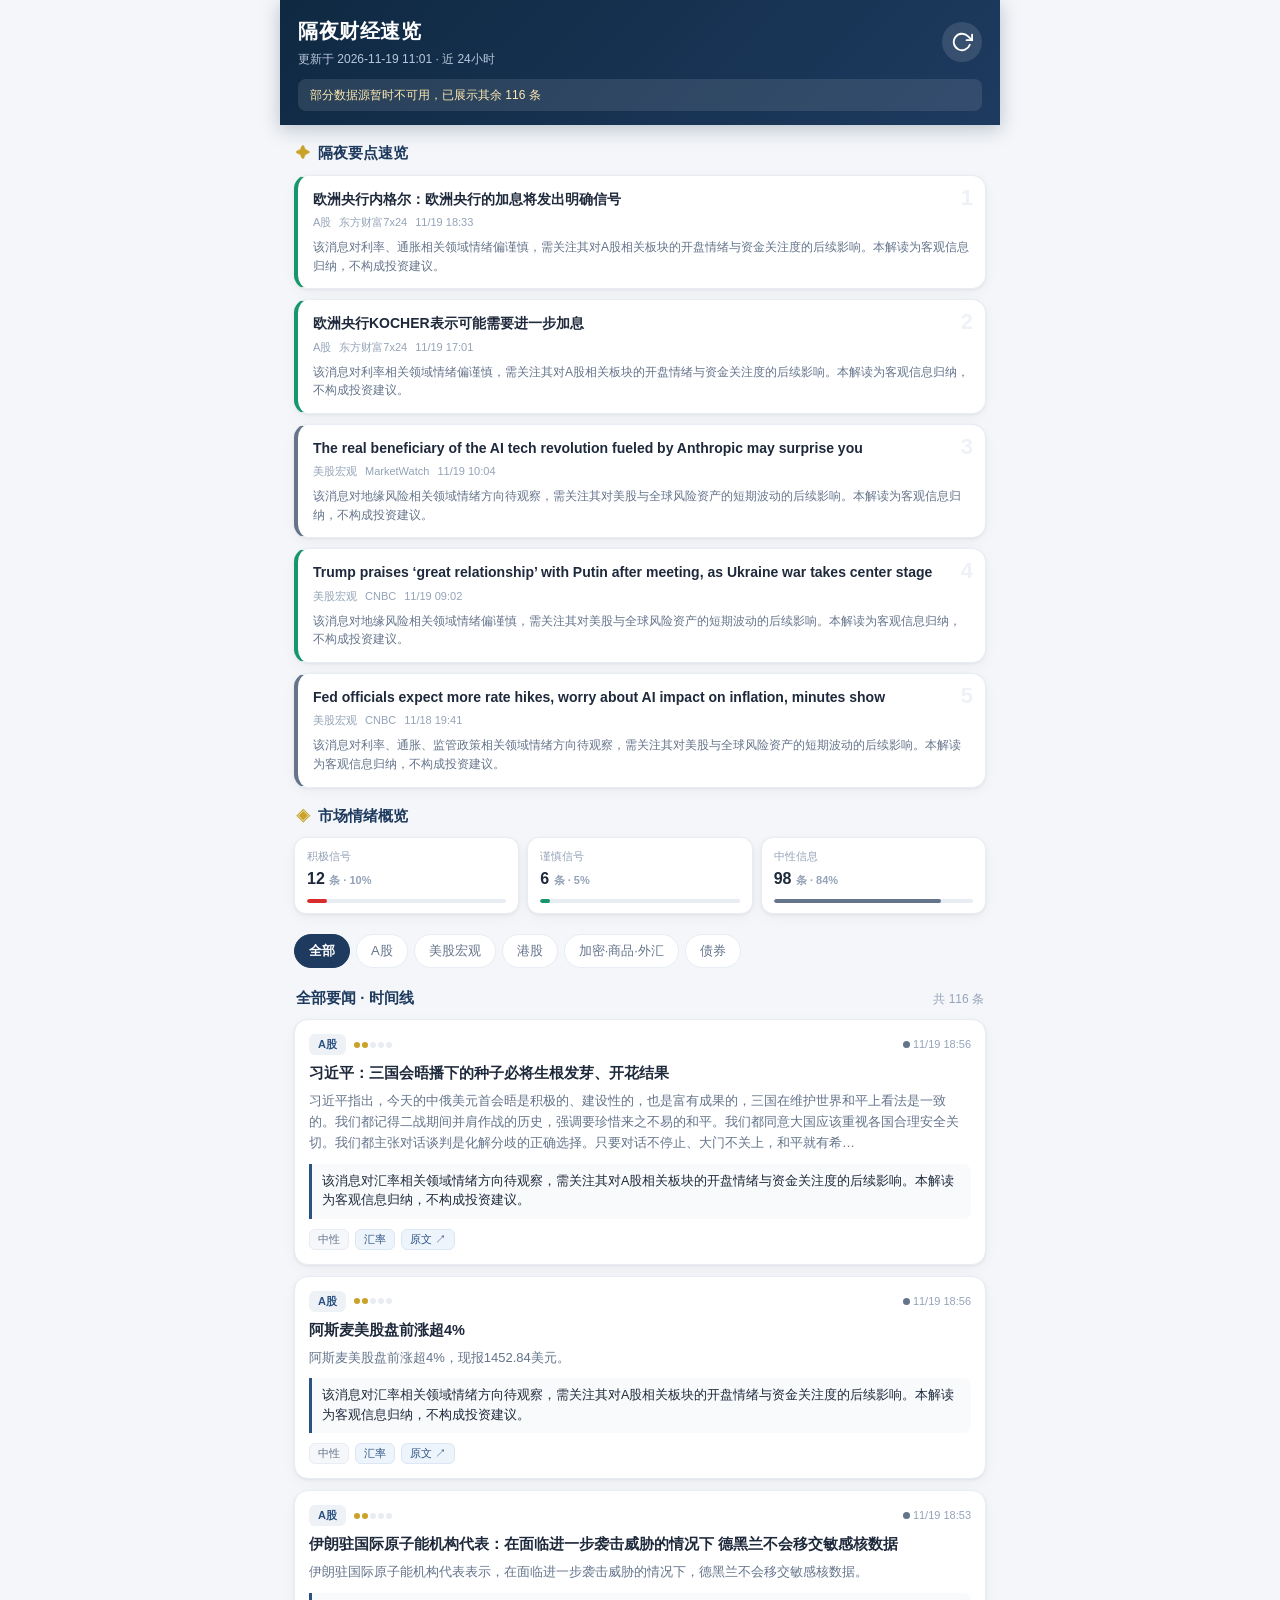
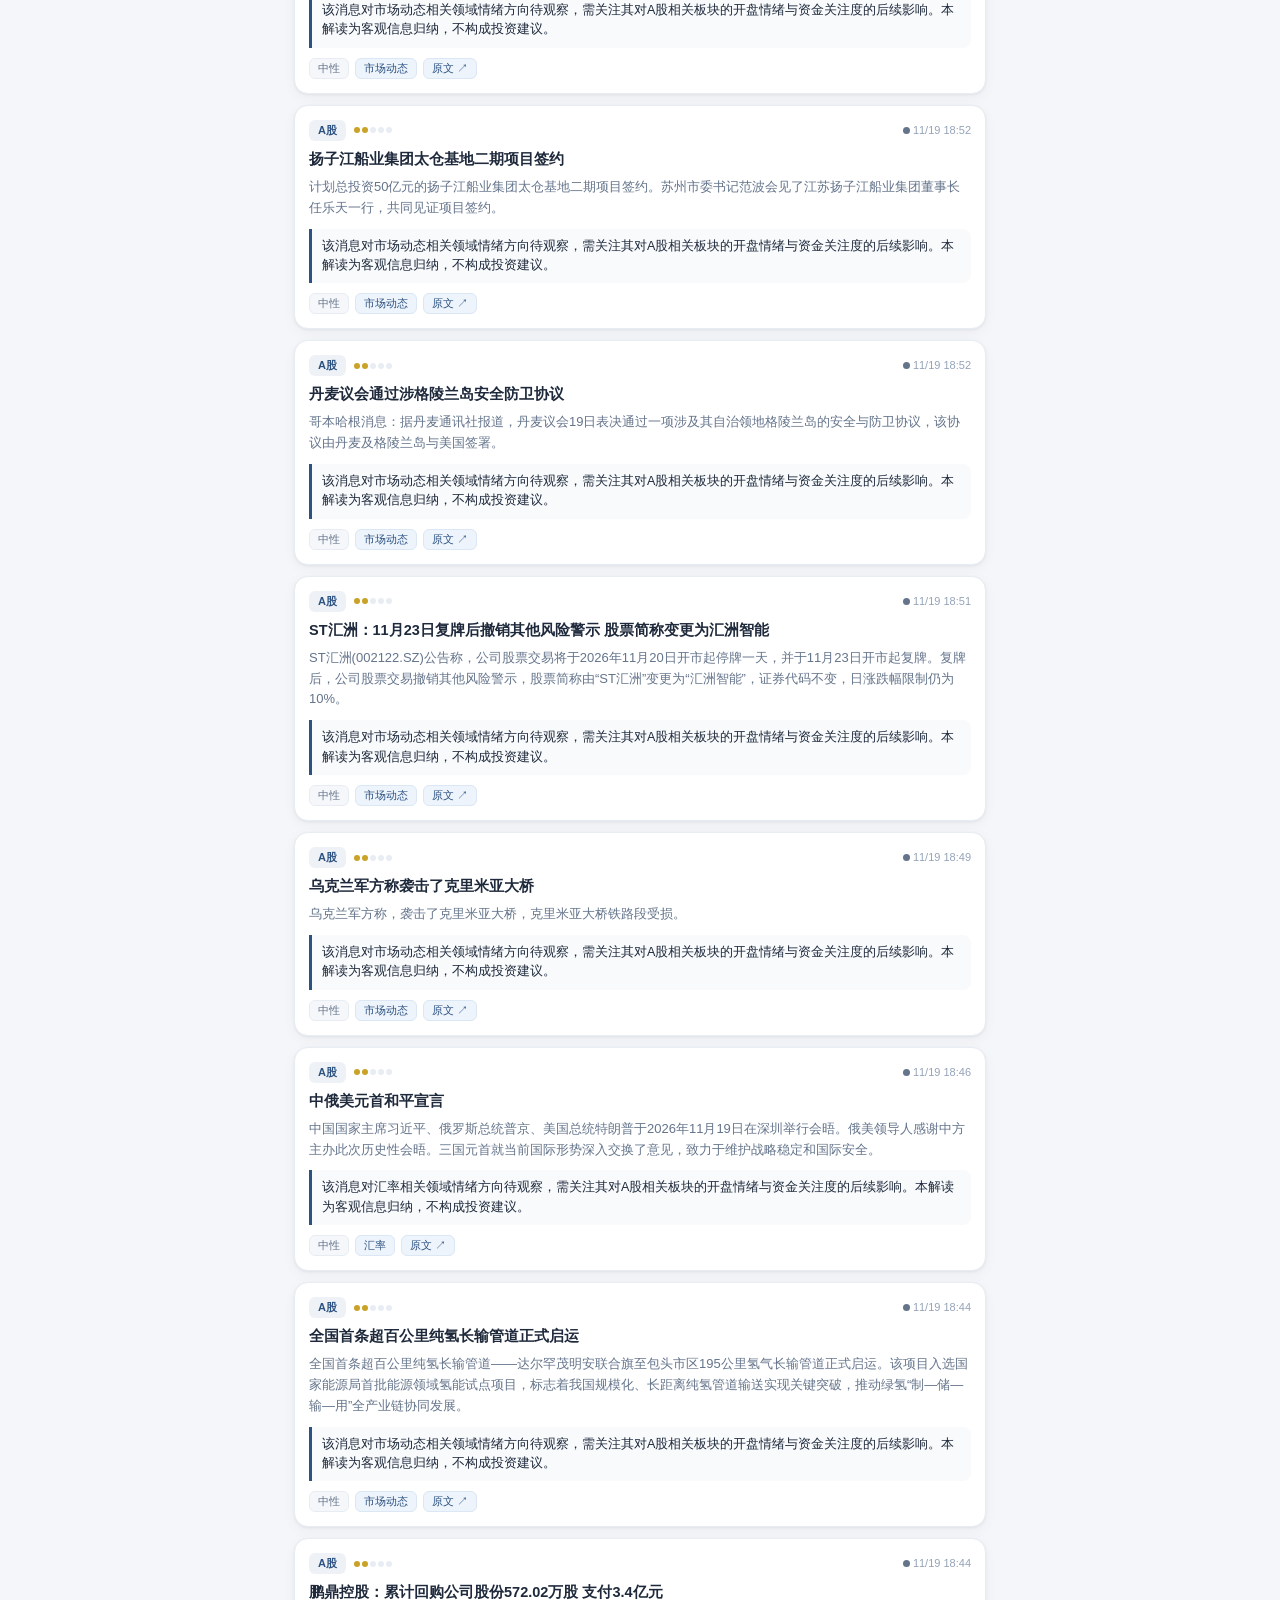
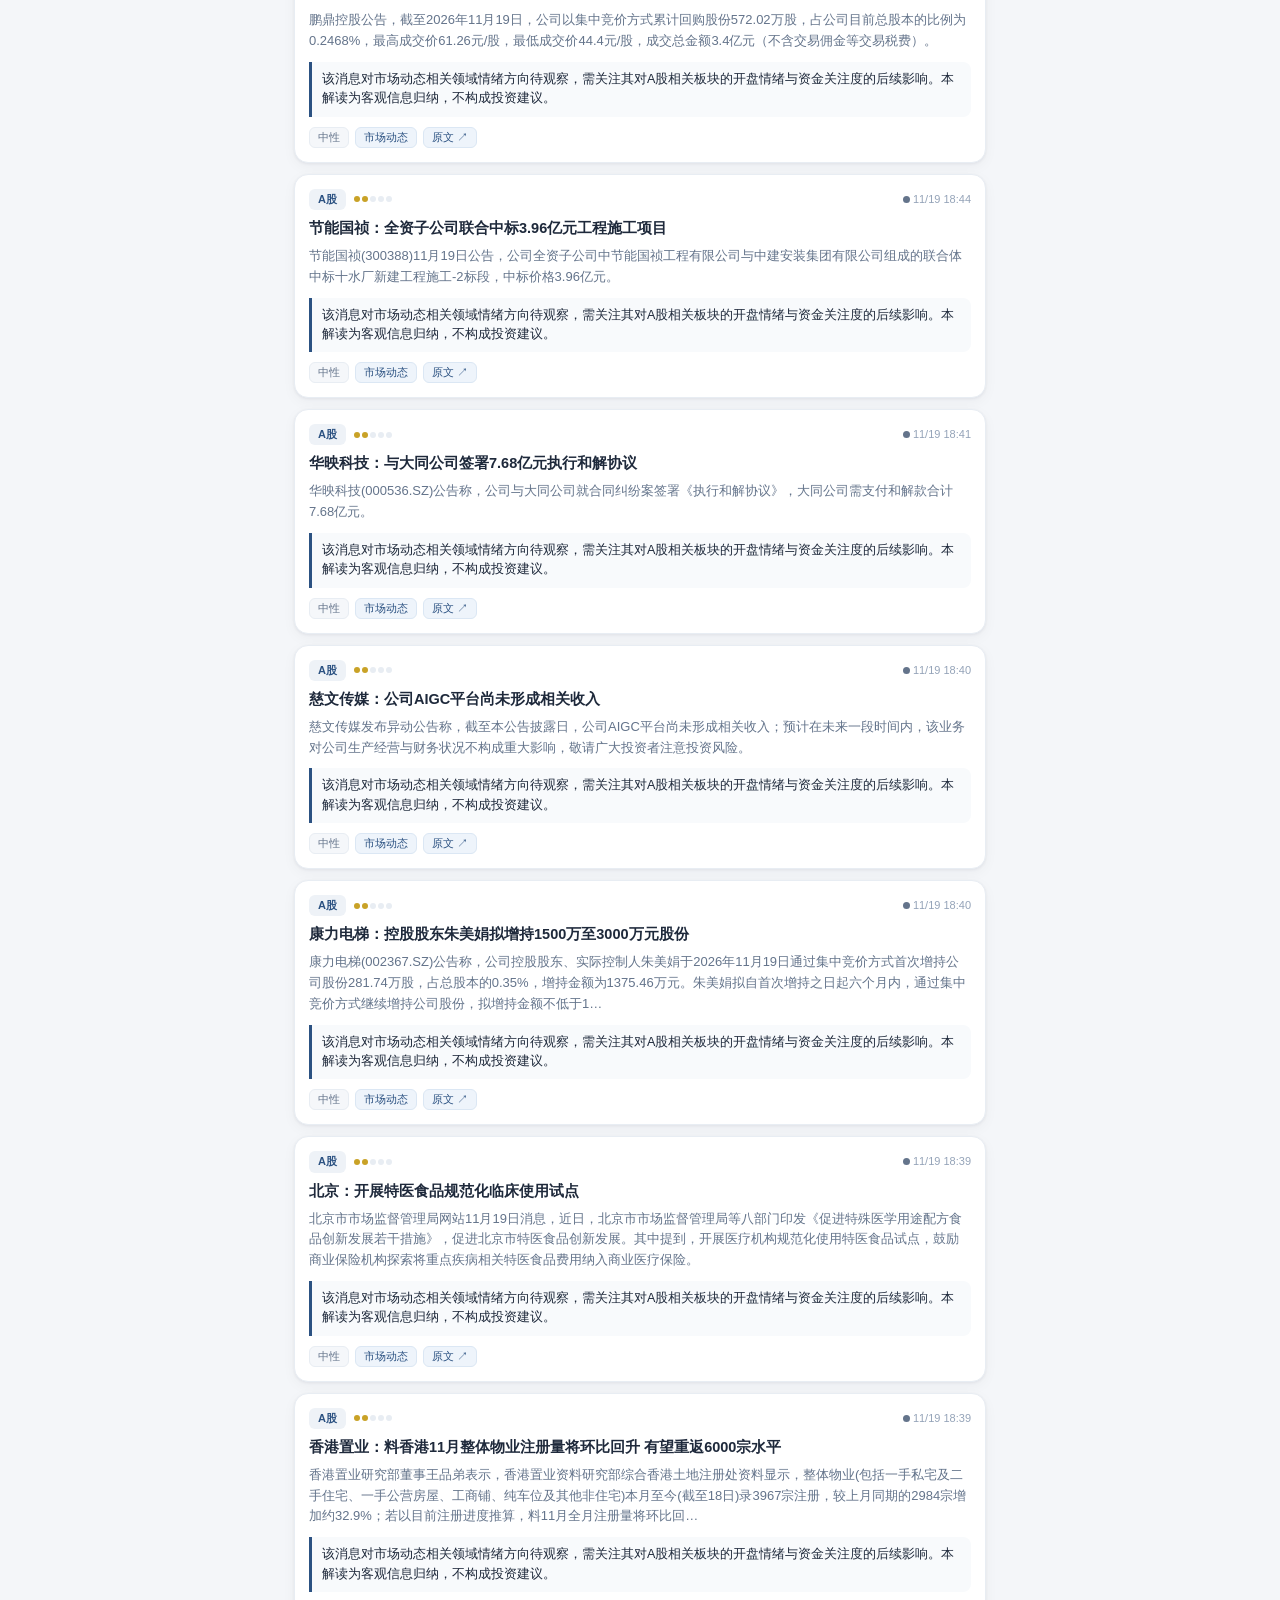
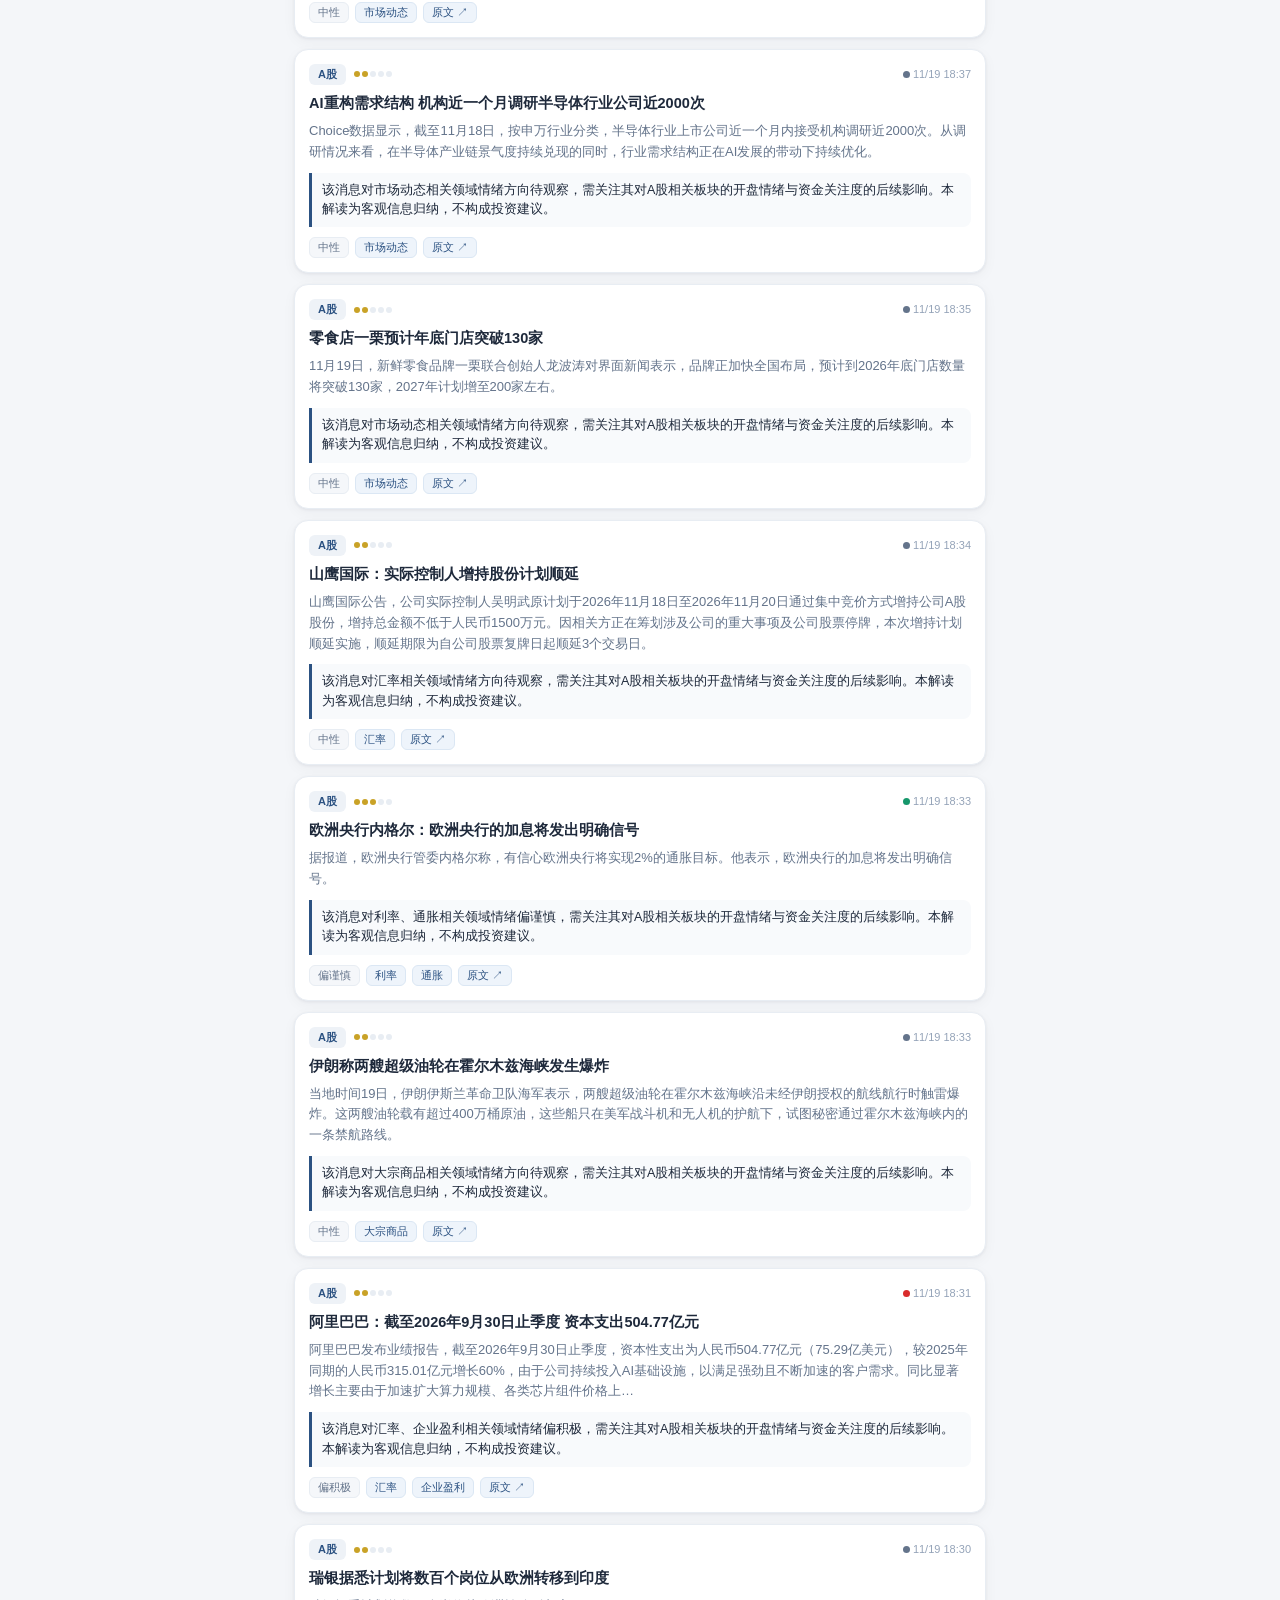
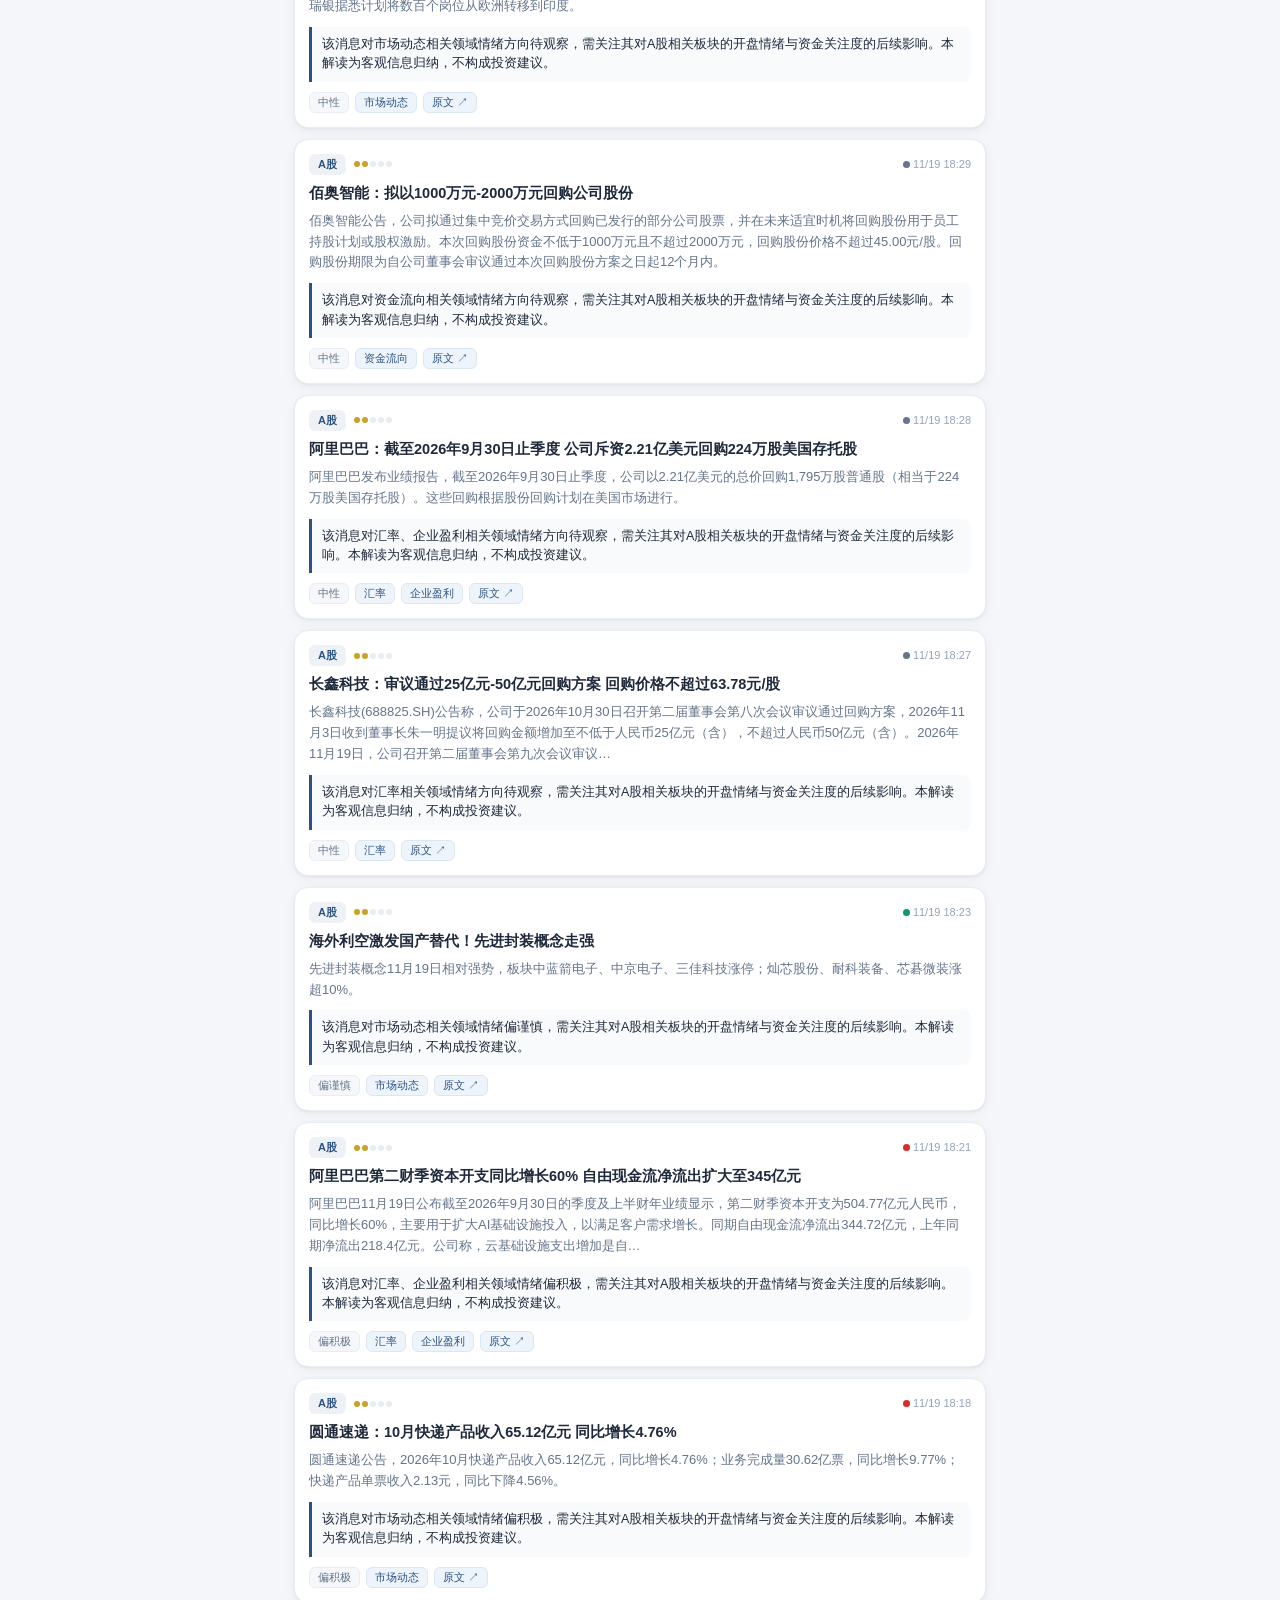
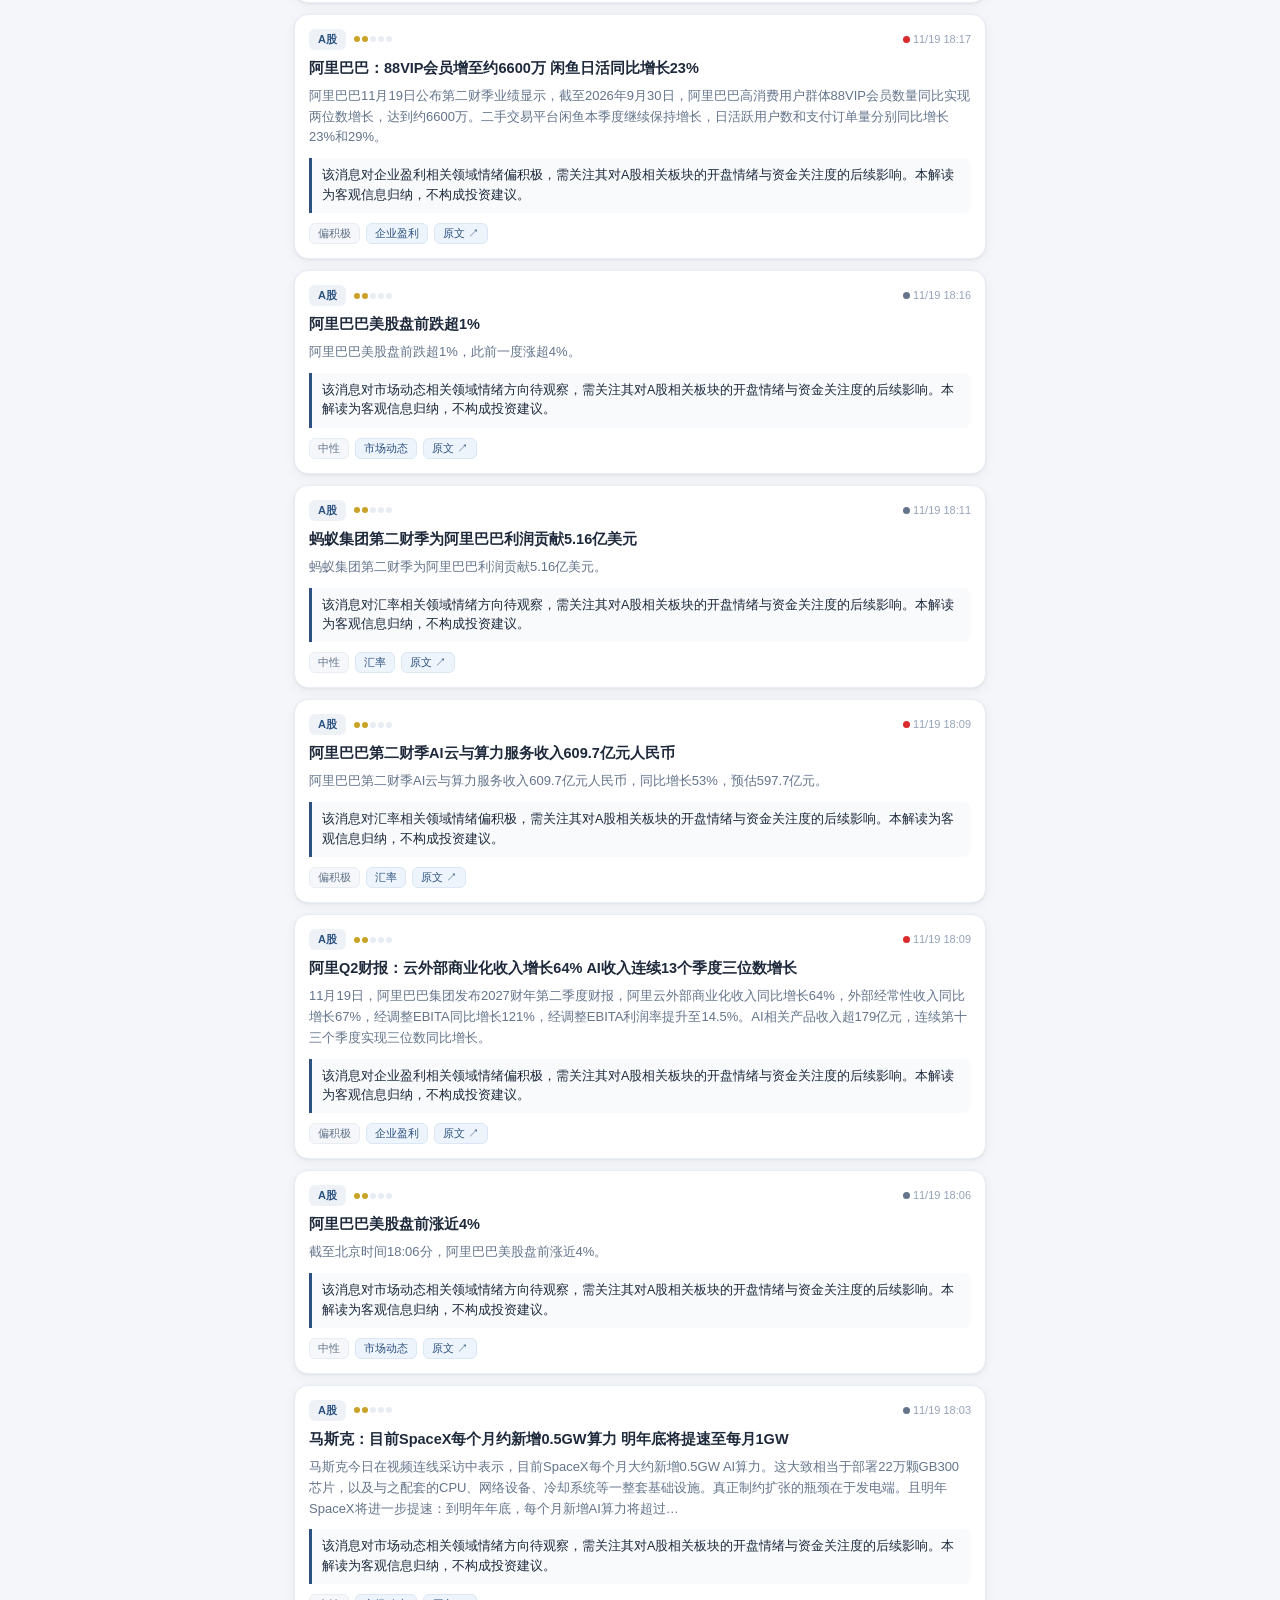
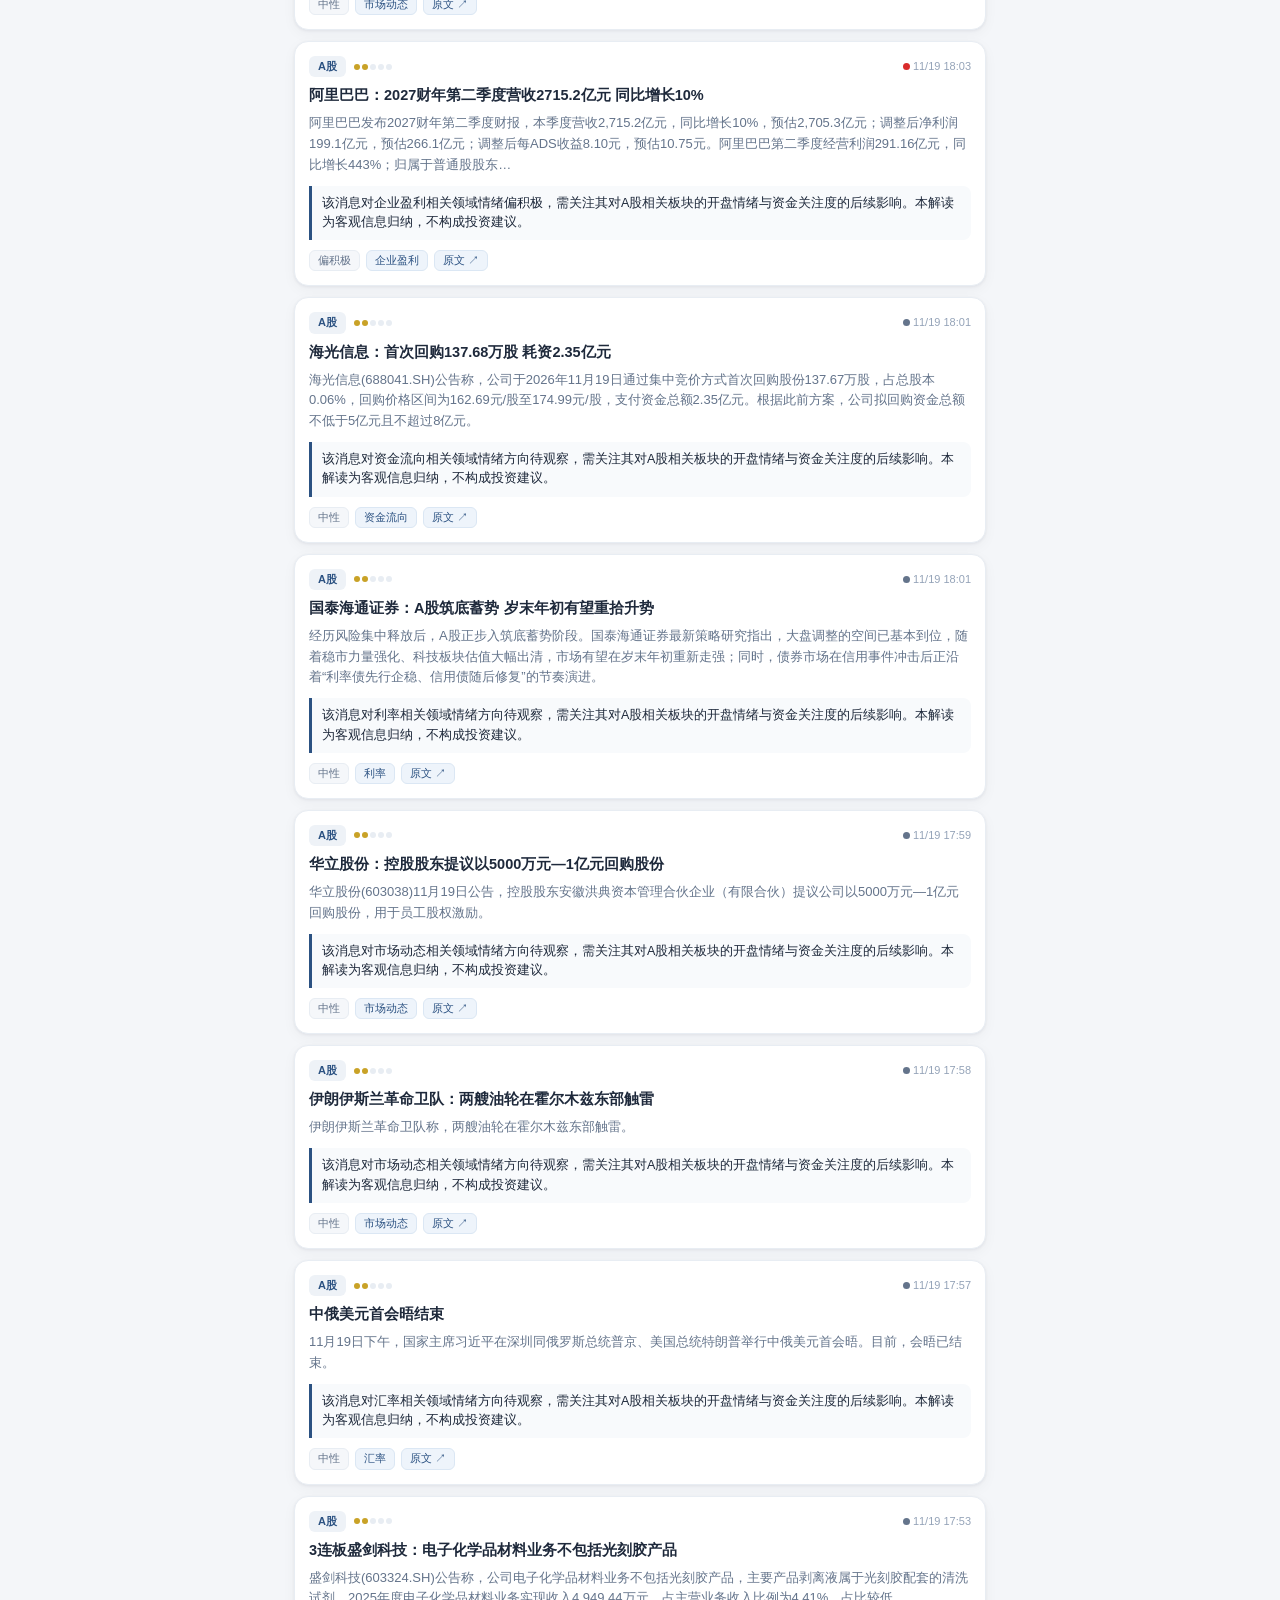
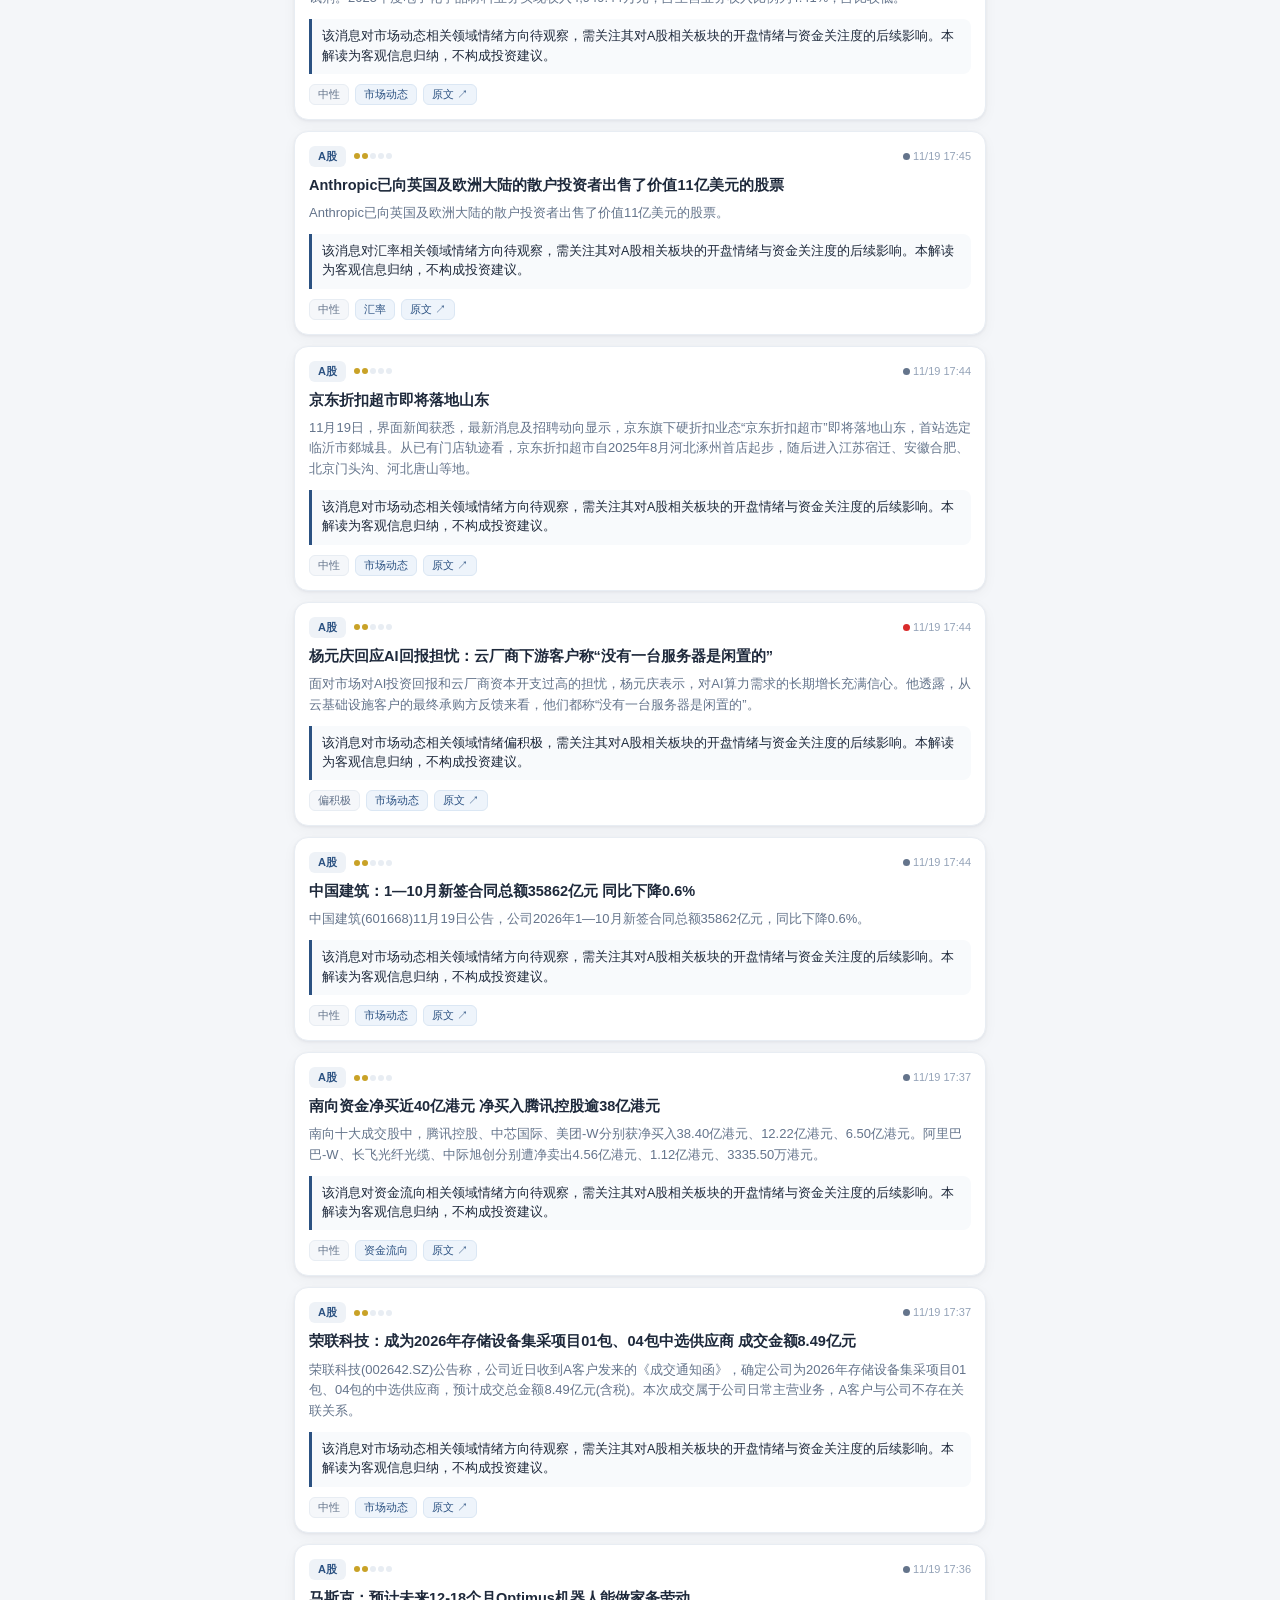
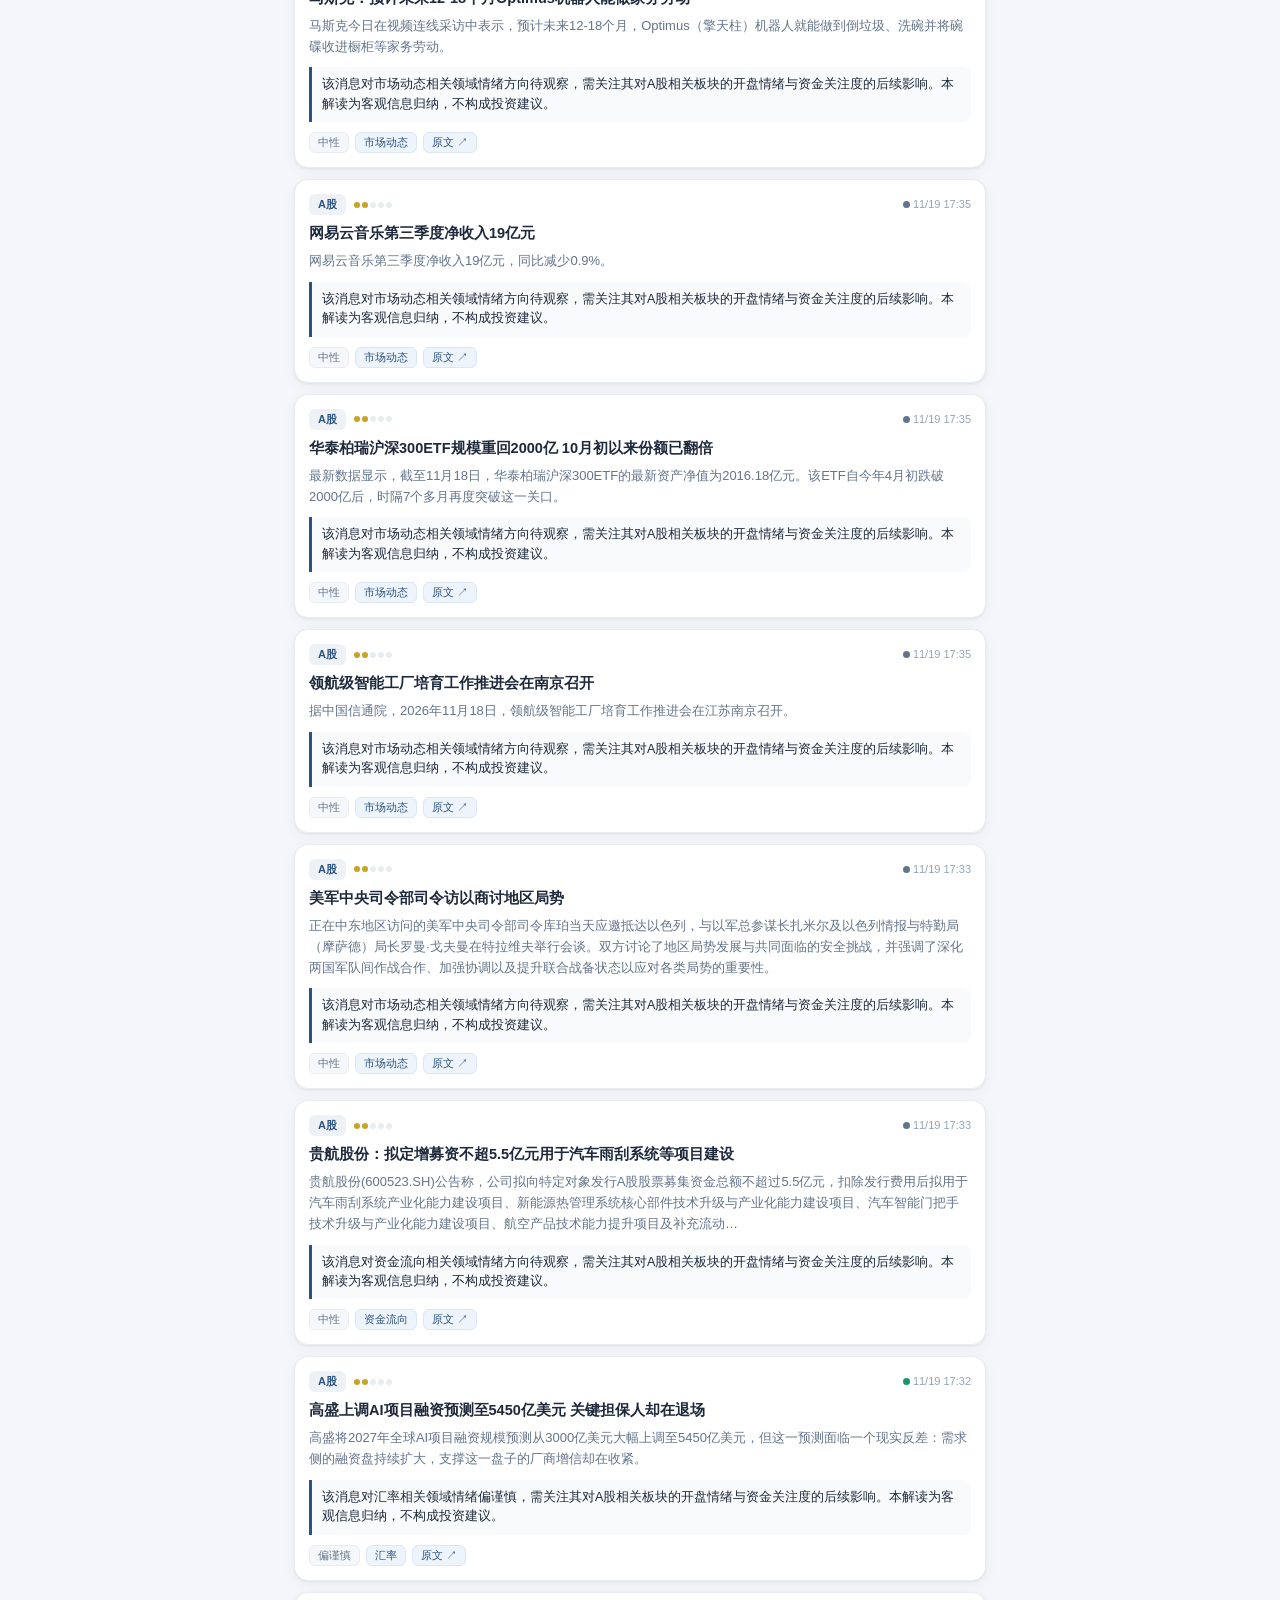
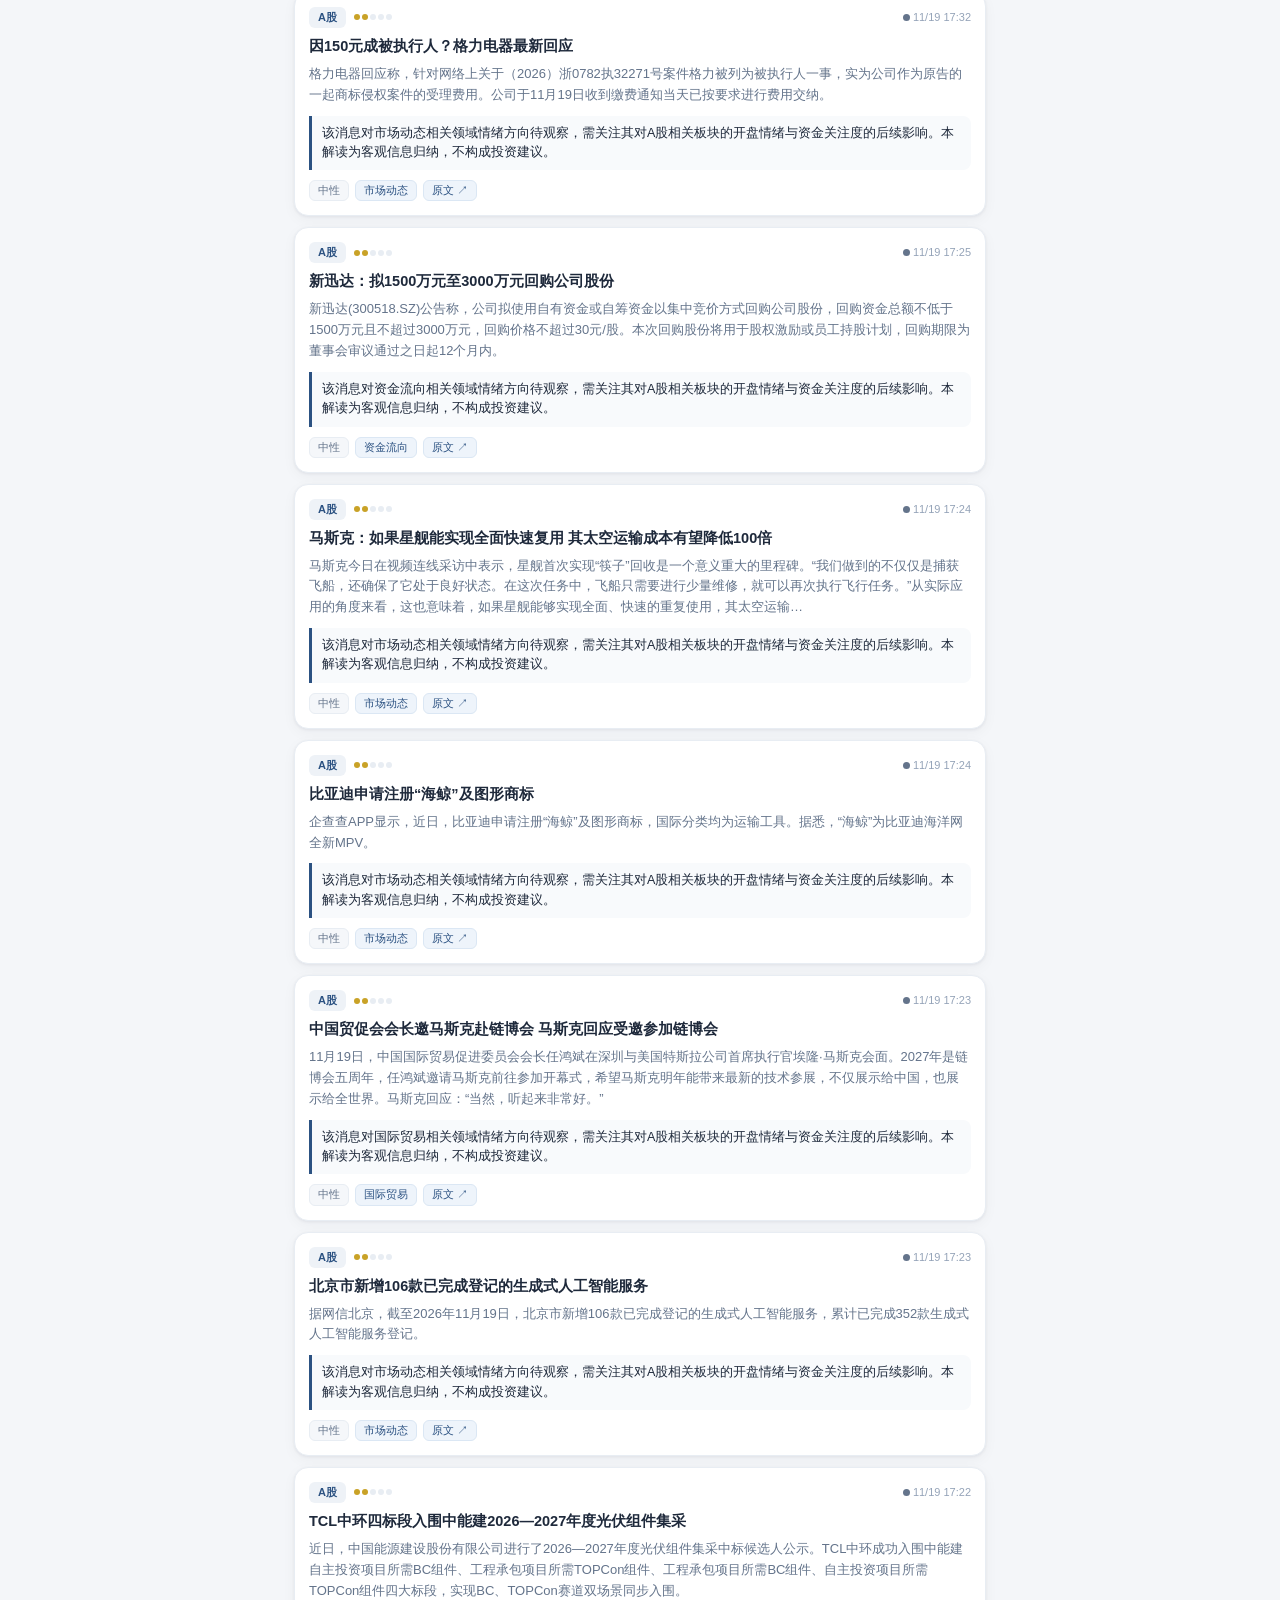
==== 隔夜财经速览-离线版.html @ d335243e "feat: 隔夜财经速览 PWA 初始版本" ====
<!DOCTYPE html>
<html lang="zh-CN">
<head>
  <meta charset="UTF-8">
  <meta name="viewport" content="width=device-width, initial-scale=1.0, viewport-fit=cover">
  <meta name="theme-color" content="#0f172a">
  <meta name="description" content="隔夜财经速览 — 过去24小时全球重点金融新闻，辅助次日交易判断">
  <title>隔夜财经速览</title>
    <link rel="icon" href="[data-uri]" type="image/svg+xml">
  <link rel="apple-touch-icon" href="[data-uri]">
  <style>
:root {
  --bg: #f4f6f9;
  --surface: #ffffff;
  --surface-2: #f8fafc;
  --text: #1e293b;
  --text-2: #64748b;
  --text-3: #94a3b8;
  --border: #e8edf3;
  --primary: #1e3a5f;
  --primary-light: #2c5282;
  --accent: #c9a227;
  --up: #d92b2b;      /* 涨/积极 = 红（中国习惯） */
  --down: #16976b;    /* 跌/消极 = 绿 */
  --neutral: #64748b;
  --shadow: 0 1px 3px rgba(15, 23, 42, .06), 0 4px 14px rgba(15, 23, 42, .04);
  --radius: 14px;
}

* { box-sizing: border-box; -webkit-tap-highlight-color: transparent; }

html, body {
  margin: 0;
  padding: 0;
  background: var(--bg);
  color: var(--text);
  font-family: -apple-system, BlinkMacSystemFont, "PingFang SC", "Microsoft YaHei", "Segoe UI", Roboto, sans-serif;
  line-height: 1.55;
  -webkit-font-smoothing: antialiased;
}

body {
  padding-top: env(safe-area-inset-top);
  padding-bottom: calc(64px + env(safe-area-inset-bottom));
  max-width: 720px;
  margin: 0 auto;
}

/* ---------- Header ---------- */
.app-header {
  position: sticky;
  top: 0;
  z-index: 20;
  background: linear-gradient(135deg, #0f2942 0%, #1e3a5f 100%);
  color: #fff;
  padding: calc(16px + env(safe-area-inset-top)) 18px 14px;
  box-shadow: 0 4px 18px rgba(15, 41, 66, .25);
}
.header-main { display: flex; align-items: center; justify-content: space-between; }
.app-title { margin: 0; font-size: 20px; font-weight: 700; letter-spacing: .5px; }
.app-subtitle { margin: 3px 0 0; font-size: 12px; color: #b9c9dc; }
.icon-btn {
  background: rgba(255,255,255,.12);
  border: none;
  color: #fff;
  width: 40px; height: 40px;
  border-radius: 50%;
  display: flex; align-items: center; justify-content: center;
  cursor: pointer;
  transition: background .2s, transform .3s;
}
.icon-btn:active { background: rgba(255,255,255,.24); }
.icon-btn.spinning svg { animation: spin .8s linear infinite; }
@keyframes spin { to { transform: rotate(360deg); } }

.status-banner {
  margin-top: 10px;
  padding: 7px 12px;
  border-radius: 8px;
  font-size: 12px;
  background: rgba(255,255,255,.1);
  color: #ffe9b0;
}
.status-banner.error { background: rgba(217,43,43,.25); color: #ffd7d7; }
.hidden { display: none !important; }

/* ---------- Section ---------- */
.section { margin: 16px 14px; }
.section-head {
  display: flex; align-items: baseline; justify-content: space-between;
  margin-bottom: 10px; padding: 0 2px;
}
.section-title { margin: 0; font-size: 15px; font-weight: 700; color: var(--primary); }
.sec-icon { color: var(--accent); margin-right: 4px; font-size: 14px; }
.count-badge { font-size: 12px; color: var(--text-3); }

/* ---------- Top picks ---------- */
.top-picks { display: flex; flex-direction: column; gap: 10px; }
.top-card {
  position: relative;
  background: var(--surface);
  border: 1px solid var(--border);
  border-left: 4px solid var(--up);
  border-radius: var(--radius);
  padding: 13px 14px 13px 15px;
  box-shadow: var(--shadow);
  text-decoration: none;
  color: inherit;
  display: block;
  transition: transform .15s, box-shadow .15s;
}
.top-card:active { transform: scale(.99); }
.top-card .rank {
  position: absolute; top: 11px; right: 12px;
  font-size: 22px; font-weight: 800; color: #eef2f7; line-height: 1;
}
.top-card .tc-title { font-size: 14px; font-weight: 700; margin: 0 26px 5px 0; line-height: 1.45; }
.top-card .tc-meta { font-size: 11px; color: var(--text-3); display: flex; gap: 8px; flex-wrap: wrap; }
.top-card .tc-view { font-size: 12px; color: var(--text-2); margin: 7px 0 0; }
.top-card.negative { border-left-color: var(--down); }
.top-card.neutral { border-left-color: var(--neutral); }

/* ---------- Mood bar ---------- */
.mood-bar {
  display: flex; gap: 8px; flex-wrap: wrap;
}
.mood-item {
  flex: 1 1 100px;
  background: var(--surface);
  border: 1px solid var(--border);
  border-radius: 12px;
  padding: 10px 12px;
  box-shadow: var(--shadow);
}
.mood-item .mi-label { font-size: 11px; color: var(--text-3); }
.mood-item .mi-value { font-size: 16px; font-weight: 700; margin-top: 2px; }
.mood-item .mi-bar { height: 4px; border-radius: 4px; background: var(--border); margin-top: 7px; overflow: hidden; }
.mood-item .mi-bar span { display: block; height: 100%; border-radius: 4px; }

/* ---------- Tabs ---------- */
.tabs {
  display: flex; gap: 6px; overflow-x: auto;
  padding: 4px 14px 2px;
  position: sticky; top: 0; z-index: 10;
  background: var(--bg);
  scrollbar-width: none;
}
.tabs::-webkit-scrollbar { display: none; }
.tab {
  flex: 0 0 auto;
  border: 1px solid var(--border);
  background: var(--surface);
  color: var(--text-2);
  padding: 7px 14px;
  border-radius: 20px;
  font-size: 13px;
  cursor: pointer;
  white-space: nowrap;
  transition: all .15s;
}
.tab.active { background: var(--primary); color: #fff; border-color: var(--primary); font-weight: 600; }

/* ---------- Feed ---------- */
.feed { display: flex; flex-direction: column; gap: 11px; }
.card {
  background: var(--surface);
  border: 1px solid var(--border);
  border-radius: var(--radius);
  padding: 14px;
  box-shadow: var(--shadow);
}
.card-head { display: flex; align-items: center; gap: 8px; margin-bottom: 8px; }
.market-chip {
  font-size: 11px; font-weight: 600;
  padding: 2px 9px; border-radius: 6px;
  background: #eef2f7; color: var(--primary-light);
}
.importance { display: flex; gap: 2px; }
.importance i { width: 6px; height: 6px; border-radius: 50%; background: var(--border); }
.importance i.on { background: var(--accent); }
.card-time { margin-left: auto; font-size: 11px; color: var(--text-3); }
.card-title { margin: 0 0 7px; font-size: 14.5px; font-weight: 700; line-height: 1.45; }
.card-title a { color: var(--text); text-decoration: none; }
.card-title a:active { color: var(--primary-light); }
.card-summary { margin: 0; font-size: 13px; color: var(--text-2); line-height: 1.6; }
.card-view {
  margin: 10px 0 0;
  font-size: 12.5px;
  color: var(--text);
  background: var(--surface-2);
  border-left: 3px solid var(--primary-light);
  border-radius: 0 8px 8px 0;
  padding: 8px 10px;
}
.tags { display: flex; gap: 6px; flex-wrap: wrap; margin-top: 10px; }
.tag {
  font-size: 11px; color: var(--primary-light);
  background: #eef4fb; border: 1px solid #dbe7f4;
  padding: 1px 8px; border-radius: 6px;
}
.sentiment-dot { width: 7px; height: 7px; border-radius: 50%; display: inline-block; }
.sentiment-dot.positive { background: var(--up); }
.sentiment-dot.negative { background: var(--down); }
.sentiment-dot.neutral { background: var(--neutral); }

.skeleton-card {
  height: 92px; border-radius: var(--radius);
  background: linear-gradient(90deg, #eef1f5 25%, #f7f9fb 50%, #eef1f5 75%);
  background-size: 200% 100%;
  animation: shimmer 1.3s infinite;
}
@keyframes shimmer { to { background-position: -200% 0; } }

.empty-state { text-align: center; padding: 40px 20px; color: var(--text-3); font-size: 13px; }

/* ---------- Disclaimer ---------- */
.disclaimer {
  margin: 22px 14px 10px; padding: 16px;
  background: #eef1f5; border-radius: 12px;
  font-size: 11.5px; color: var(--text-2); line-height: 1.6;
}
.disclaimer strong { color: var(--text); font-size: 12px; }
.disclaimer p { margin: 6px 0 0; }
.foot-note { color: var(--text-3) !important; font-size: 10.5px !important; }

/* ---------- Pull indicator ---------- */
.pull-indicator {
  position: fixed; top: -50px; left: 0; right: 0;
  text-align: center; font-size: 12px; color: #fff;
  background: var(--primary); padding: 10px;
  transition: top .2s; z-index: 30;
}
.pull-indicator.show { top: 0; }

@media (max-width: 380px) {
  .app-title { font-size: 18px; }
  .card-title { font-size: 13.5px; }
}

</style>
</head>
<body>
  <header class="app-header">
    <div class="header-main">
      <div>
        <h1 class="app-title">隔夜财经速览</h1>
        <p class="app-subtitle" id="update-time">正在加载...</p>
      </div>
      <button id="refresh-btn" class="icon-btn" aria-label="刷新数据" title="刷新数据">
        <svg viewBox="0 0 24 24" width="22" height="22" fill="none" stroke="currentColor" stroke-width="2" stroke-linecap="round" stroke-linejoin="round">
          <polyline points="23 4 23 10 17 10"></polyline>
          <path d="M20.49 15a9 9 0 1 1-2.12-9.36L23 10"></path>
        </svg>
      </button>
    </div>
    <div id="status-banner" class="status-banner hidden"></div>
  </header>

  <main>
    <!-- 隔夜要点速览 -->
    <section class="section" id="top-section">
      <div class="section-head">
        <h2 class="section-title"><span class="sec-icon">✦</span> 隔夜要点速览</h2>
      </div>
      <div id="top-picks" class="top-picks">
        <div class="skeleton-card"></div>
        <div class="skeleton-card"></div>
        <div class="skeleton-card"></div>
      </div>
    </section>

    <!-- 市场情绪概览 -->
    <section class="section" id="mood-section">
      <div class="section-head">
        <h2 class="section-title"><span class="sec-icon">◈</span> 市场情绪概览</h2>
      </div>
      <div id="mood-bar" class="mood-bar"></div>
    </section>

    <!-- 分区导航 -->
    <nav class="tabs" id="market-tabs" aria-label="市场分区">
      <button class="tab active" data-market="all">全部</button>
      <button class="tab" data-market="A股">A股</button>
      <button class="tab" data-market="美股宏观">美股宏观</button>
      <button class="tab" data-market="港股">港股</button>
      <button class="tab" data-market="加密商品外汇">加密·商品·外汇</button>
      <button class="tab" data-market="债券">债券</button>
    </nav>

    <!-- 新闻列表 -->
    <section class="section" id="feed-section">
      <div class="section-head">
        <h2 class="section-title" id="feed-title">全部要闻 · 时间线</h2>
        <span class="count-badge" id="feed-count"></span>
      </div>
      <div id="feed" class="feed"></div>
    </section>

    <!-- 免责声明 -->
    <footer class="disclaimer">
      <strong>免责声明</strong>
      <p>本应用仅汇总公开新闻并提供客观影响分析，不构成任何投资建议或要约。数据来自第三方，可能存在延迟或误差；市场有风险，决策请自主判断并核对原文。</p>
      <p class="foot-note">数据来源：东方财富、Google News、CNBC、MarketWatch、Yahoo Finance、美联储等公开渠道</p>
    </footer>
  </main>

  <!-- 下拉刷新指示 -->
  <div id="pull-indicator" class="pull-indicator">下拉刷新</div>

  <script>window.__OFFLINE_NEWS__={
  "meta": {
    "generatedAt": "2026-11-19T11:01:43.575923Z",
    "windowStart": "2026-11-18T11:01:14.674754Z",
    "windowEnd": "2026-11-19T11:01:14.674754Z",
    "windowHours": 24,
    "itemsCount": 116,
    "rawCount": 116,
    "sourcesOk": [
      {
        "source": "东方财富7x24",
        "count": 100
      },
      {
        "source": "Federal Reserve",
        "count": 1
      },
      {
        "source": "MarketWatch",
        "count": 10
      },
      {
        "source": "CNBC",
        "count": 5
      }
    ],
    "sourcesFailed": [
      {
        "source": "Yahoo Finance",
        "error": "403 Client Error: Forbidden for url: https://finance.yahoo.com/rss/2.0/headline?s=BTC-USD,GC=F,CL=F&region=US&lang=en-US"
      }
    ],
    "mode": "rule"
  },
  "topPicks": [
    "645722308cb554df",
    "fe02fcb4c005dfb4",
    "7c4e05cef5639542",
    "d520a4cd73b2e2d3",
    "074d5a81575129d4"
  ],
  "items": [
    {
      "id": "645722308cb554df",
      "market": "A股",
      "title": "欧洲央行内格尔：欧洲央行的加息将发出明确信号",
      "summary": "据报道，欧洲央行管委内格尔称，有信心欧洲央行将实现2%的通胀目标。他表示，欧洲央行的加息将发出明确信号。",
      "source": "东方财富7x24",
      "sourceUrl": "https://kuaixun.eastmoney.com/",
      "publishedAt": "2026-11-19T18:33:58Z",
      "sentiment": "negative",
      "impactTags": [
        "利率",
        "通胀"
      ],
      "tradingView": "该消息对利率、通胀相关领域情绪偏谨慎，需关注其对A股相关板块的开盘情绪与资金关注度的后续影响。本解读为客观信息归纳，不构成投资建议。",
      "importance": 3
    },
    {
      "id": "fe02fcb4c005dfb4",
      "market": "A股",
      "title": "欧洲央行KOCHER表示可能需要进一步加息",
      "summary": "欧洲央行KOCHER表示，可能需要进一步加息。",
      "source": "东方财富7x24",
      "sourceUrl": "https://kuaixun.eastmoney.com/",
      "publishedAt": "2026-11-19T17:01:29Z",
      "sentiment": "negative",
      "impactTags": [
        "利率"
      ],
      "tradingView": "该消息对利率相关领域情绪偏谨慎，需关注其对A股相关板块的开盘情绪与资金关注度的后续影响。本解读为客观信息归纳，不构成投资建议。",
      "importance": 3
    },
    {
      "id": "7c4e05cef5639542",
      "market": "美股宏观",
      "title": "The real beneficiary of the AI tech revolution fueled by Anthropic may surprise you",
      "summary": "India has a huge tech-savvy population and its relative backwardness in many sectors of the economy like health care, education and agricult…",
      "source": "MarketWatch",
      "sourceUrl": "https://www.marketwatch.com/story/the-real-beneficiary-of-the-ai-tech-revolution-fueled-by-anthropic-may-surprise-you-6fa098b2?mod=mw_rss_topstories",
      "publishedAt": "2026-11-19T10:04:00Z",
      "sentiment": "neutral",
      "impactTags": [
        "地缘风险"
      ],
      "tradingView": "该消息对地缘风险相关领域情绪方向待观察，需关注其对美股与全球风险资产的短期波动的后续影响。本解读为客观信息归纳，不构成投资建议。",
      "importance": 3
    },
    {
      "id": "d520a4cd73b2e2d3",
      "market": "美股宏观",
      "title": "Trump praises ‘great relationship’ with Putin after meeting, as Ukraine war takes center stage",
      "summary": "U.S. President Donald Trump met individually on Thursday with Russian President Vladimir Putin, as well as Chinese President Xi Jinping.",
      "source": "CNBC",
      "sourceUrl": "https://www.cnbc.com/2026/11/19/trump-xi-putin-china-apec-.html",
      "publishedAt": "2026-11-19T09:02:00Z",
      "sentiment": "negative",
      "impactTags": [
        "地缘风险"
      ],
      "tradingView": "该消息对地缘风险相关领域情绪偏谨慎，需关注其对美股与全球风险资产的短期波动的后续影响。本解读为客观信息归纳，不构成投资建议。",
      "importance": 3
    },
    {
      "id": "074d5a81575129d4",
      "market": "美股宏观",
      "title": "Fed officials expect more rate hikes, worry about AI impact on inflation, minutes show",
      "summary": "The Federal Reserve on Wednesday released minutes from its October policy meeting at which it voted to hold its benchmark interest rate in a…",
      "source": "CNBC",
      "sourceUrl": "https://www.cnbc.com/2026/11/18/fed-minutes-october-2026.html",
      "publishedAt": "2026-11-18T19:41:59Z",
      "sentiment": "neutral",
      "impactTags": [
        "利率",
        "通胀",
        "监管政策"
      ],
      "tradingView": "该消息对利率、通胀、监管政策相关领域情绪方向待观察，需关注其对美股与全球风险资产的短期波动的后续影响。本解读为客观信息归纳，不构成投资建议。",
      "importance": 3
    },
    {
      "id": "c31aeab2204c73f1",
      "market": "美股宏观",
      "title": "Fed’s Waller says central bank may need to ‘shock people’ with half-point rate hike",
      "summary": "Continued inflation above the Fed's 2% target is pushing central bank officials into a more aggressive stance.",
      "source": "CNBC",
      "sourceUrl": "https://www.cnbc.com/2026/11/18/federal-reserve-governor-christopher-waller.html",
      "publishedAt": "2026-11-18T15:13:39Z",
      "sentiment": "neutral",
      "impactTags": [
        "利率",
        "通胀"
      ],
      "tradingView": "该消息对利率、通胀相关领域情绪方向待观察，需关注其对美股与全球风险资产的短期波动的后续影响。本解读为客观信息归纳，不构成投资建议。",
      "importance": 3
    },
    {
      "id": "d1e01830a20ee294",
      "market": "A股",
      "title": "习近平：三国会晤播下的种子必将生根发芽、开花结果",
      "summary": "习近平指出，今天的中俄美元首会晤是积极的、建设性的，也是富有成果的，三国在维护世界和平上看法是一致的。我们都记得二战期间并肩作战的历史，强调要珍惜来之不易的和平。我们都同意大国应该重视各国合理安全关切。我们都主张对话谈判是化解分歧的正确选择。只要对话不停止、大门不关上，和平就有希…",
      "source": "东方财富7x24",
      "sourceUrl": "https://kuaixun.eastmoney.com/",
      "publishedAt": "2026-11-19T18:56:45Z",
      "sentiment": "neutral",
      "impactTags": [
        "汇率"
      ],
      "tradingView": "该消息对汇率相关领域情绪方向待观察，需关注其对A股相关板块的开盘情绪与资金关注度的后续影响。本解读为客观信息归纳，不构成投资建议。",
      "importance": 2
    },
    {
      "id": "25f4d23fc0c1a730",
      "market": "A股",
      "title": "阿斯麦美股盘前涨超4%",
      "summary": "阿斯麦美股盘前涨超4%，现报1452.84美元。",
      "source": "东方财富7x24",
      "sourceUrl": "https://kuaixun.eastmoney.com/",
      "publishedAt": "2026-11-19T18:56:05Z",
      "sentiment": "neutral",
      "impactTags": [
        "汇率"
      ],
      "tradingView": "该消息对汇率相关领域情绪方向待观察，需关注其对A股相关板块的开盘情绪与资金关注度的后续影响。本解读为客观信息归纳，不构成投资建议。",
      "importance": 2
    },
    {
      "id": "bfd4cd28270f3a15",
      "market": "A股",
      "title": "伊朗驻国际原子能机构代表：在面临进一步袭击威胁的情况下 德黑兰不会移交敏感核数据",
      "summary": "伊朗驻国际原子能机构代表表示，在面临进一步袭击威胁的情况下，德黑兰不会移交敏感核数据。",
      "source": "东方财富7x24",
      "sourceUrl": "https://kuaixun.eastmoney.com/",
      "publishedAt": "2026-11-19T18:53:18Z",
      "sentiment": "neutral",
      "impactTags": [
        "市场动态"
      ],
      "tradingView": "该消息对市场动态相关领域情绪方向待观察，需关注其对A股相关板块的开盘情绪与资金关注度的后续影响。本解读为客观信息归纳，不构成投资建议。",
      "importance": 2
    },
    {
      "id": "f861cb336573eb7b",
      "market": "A股",
      "title": "扬子江船业集团太仓基地二期项目签约",
      "summary": "计划总投资50亿元的扬子江船业集团太仓基地二期项目签约。苏州市委书记范波会见了江苏扬子江船业集团董事长任乐天一行，共同见证项目签约。",
      "source": "东方财富7x24",
      "sourceUrl": "https://kuaixun.eastmoney.com/",
      "publishedAt": "2026-11-19T18:52:43Z",
      "sentiment": "neutral",
      "impactTags": [
        "市场动态"
      ],
      "tradingView": "该消息对市场动态相关领域情绪方向待观察，需关注其对A股相关板块的开盘情绪与资金关注度的后续影响。本解读为客观信息归纳，不构成投资建议。",
      "importance": 2
    },
    {
      "id": "737f5c023cc18c83",
      "market": "A股",
      "title": "丹麦议会通过涉格陵兰岛安全防卫协议",
      "summary": "哥本哈根消息：据丹麦通讯社报道，丹麦议会19日表决通过一项涉及其自治领地格陵兰岛的安全与防卫协议，该协议由丹麦及格陵兰岛与美国签署。",
      "source": "东方财富7x24",
      "sourceUrl": "https://kuaixun.eastmoney.com/",
      "publishedAt": "2026-11-19T18:52:12Z",
      "sentiment": "neutral",
      "impactTags": [
        "市场动态"
      ],
      "tradingView": "该消息对市场动态相关领域情绪方向待观察，需关注其对A股相关板块的开盘情绪与资金关注度的后续影响。本解读为客观信息归纳，不构成投资建议。",
      "importance": 2
    },
    {
      "id": "69ad12e301ccf230",
      "market": "A股",
      "title": "ST汇洲：11月23日复牌后撤销其他风险警示 股票简称变更为汇洲智能",
      "summary": "ST汇洲(002122.SZ)公告称，公司股票交易将于2026年11月20日开市起停牌一天，并于11月23日开市起复牌。复牌后，公司股票交易撤销其他风险警示，股票简称由“ST汇洲”变更为“汇洲智能”，证券代码不变，日涨跌幅限制仍为10%。",
      "source": "东方财富7x24",
      "sourceUrl": "https://kuaixun.eastmoney.com/",
      "publishedAt": "2026-11-19T18:51:27Z",
      "sentiment": "neutral",
      "impactTags": [
        "市场动态"
      ],
      "tradingView": "该消息对市场动态相关领域情绪方向待观察，需关注其对A股相关板块的开盘情绪与资金关注度的后续影响。本解读为客观信息归纳，不构成投资建议。",
      "importance": 2
    },
    {
      "id": "aa2ab93c6b5739ce",
      "market": "A股",
      "title": "乌克兰军方称袭击了克里米亚大桥",
      "summary": "乌克兰军方称，袭击了克里米亚大桥，克里米亚大桥铁路段受损。",
      "source": "东方财富7x24",
      "sourceUrl": "https://kuaixun.eastmoney.com/",
      "publishedAt": "2026-11-19T18:49:17Z",
      "sentiment": "neutral",
      "impactTags": [
        "市场动态"
      ],
      "tradingView": "该消息对市场动态相关领域情绪方向待观察，需关注其对A股相关板块的开盘情绪与资金关注度的后续影响。本解读为客观信息归纳，不构成投资建议。",
      "importance": 2
    },
    {
      "id": "3d2d64160241e541",
      "market": "A股",
      "title": "中俄美元首和平宣言",
      "summary": "中国国家主席习近平、俄罗斯总统普京、美国总统特朗普于2026年11月19日在深圳举行会晤。俄美领导人感谢中方主办此次历史性会晤。三国元首就当前国际形势深入交换了意见，致力于维护战略稳定和国际安全。",
      "source": "东方财富7x24",
      "sourceUrl": "https://kuaixun.eastmoney.com/",
      "publishedAt": "2026-11-19T18:46:50Z",
      "sentiment": "neutral",
      "impactTags": [
        "汇率"
      ],
      "tradingView": "该消息对汇率相关领域情绪方向待观察，需关注其对A股相关板块的开盘情绪与资金关注度的后续影响。本解读为客观信息归纳，不构成投资建议。",
      "importance": 2
    },
    {
      "id": "916ef5479c43e0c4",
      "market": "A股",
      "title": "全国首条超百公里纯氢长输管道正式启运",
      "summary": "全国首条超百公里纯氢长输管道——达尔罕茂明安联合旗至包头市区195公里氢气长输管道正式启运。该项目入选国家能源局首批能源领域氢能试点项目，标志着我国规模化、长距离纯氢管道输送实现关键突破，推动绿氢“制—储—输—用”全产业链协同发展。",
      "source": "东方财富7x24",
      "sourceUrl": "https://kuaixun.eastmoney.com/",
      "publishedAt": "2026-11-19T18:44:41Z",
      "sentiment": "neutral",
      "impactTags": [
        "市场动态"
      ],
      "tradingView": "该消息对市场动态相关领域情绪方向待观察，需关注其对A股相关板块的开盘情绪与资金关注度的后续影响。本解读为客观信息归纳，不构成投资建议。",
      "importance": 2
    },
    {
      "id": "74c74e84044a0f59",
      "market": "A股",
      "title": "鹏鼎控股：累计回购公司股份572.02万股 支付3.4亿元",
      "summary": "鹏鼎控股公告，截至2026年11月19日，公司以集中竞价方式累计回购股份572.02万股，占公司目前总股本的比例为0.2468%，最高成交价61.26元/股，最低成交价44.4元/股，成交总金额3.4亿元（不含交易佣金等交易税费）。",
      "source": "东方财富7x24",
      "sourceUrl": "https://kuaixun.eastmoney.com/",
      "publishedAt": "2026-11-19T18:44:31Z",
      "sentiment": "neutral",
      "impactTags": [
        "市场动态"
      ],
      "tradingView": "该消息对市场动态相关领域情绪方向待观察，需关注其对A股相关板块的开盘情绪与资金关注度的后续影响。本解读为客观信息归纳，不构成投资建议。",
      "importance": 2
    },
    {
      "id": "0b92b416bae7a3ca",
      "market": "A股",
      "title": "节能国祯：全资子公司联合中标3.96亿元工程施工项目",
      "summary": "节能国祯(300388)11月19日公告，公司全资子公司中节能国祯工程有限公司与中建安装集团有限公司组成的联合体中标十水厂新建工程施工-2标段，中标价格3.96亿元。",
      "source": "东方财富7x24",
      "sourceUrl": "https://kuaixun.eastmoney.com/",
      "publishedAt": "2026-11-19T18:44:00Z",
      "sentiment": "neutral",
      "impactTags": [
        "市场动态"
      ],
      "tradingView": "该消息对市场动态相关领域情绪方向待观察，需关注其对A股相关板块的开盘情绪与资金关注度的后续影响。本解读为客观信息归纳，不构成投资建议。",
      "importance": 2
    },
    {
      "id": "6e444065ef5324a8",
      "market": "A股",
      "title": "华映科技：与大同公司签署7.68亿元执行和解协议",
      "summary": "华映科技(000536.SZ)公告称，公司与大同公司就合同纠纷案签署《执行和解协议》，大同公司需支付和解款合计7.68亿元。",
      "source": "东方财富7x24",
      "sourceUrl": "https://kuaixun.eastmoney.com/",
      "publishedAt": "2026-11-19T18:41:16Z",
      "sentiment": "neutral",
      "impactTags": [
        "市场动态"
      ],
      "tradingView": "该消息对市场动态相关领域情绪方向待观察，需关注其对A股相关板块的开盘情绪与资金关注度的后续影响。本解读为客观信息归纳，不构成投资建议。",
      "importance": 2
    },
    {
      "id": "77c3180106e1a5a1",
      "market": "A股",
      "title": "慈文传媒：公司AIGC平台尚未形成相关收入",
      "summary": "慈文传媒发布异动公告称，截至本公告披露日，公司AIGC平台尚未形成相关收入；预计在未来一段时间内，该业务对公司生产经营与财务状况不构成重大影响，敬请广大投资者注意投资风险。",
      "source": "东方财富7x24",
      "sourceUrl": "https://kuaixun.eastmoney.com/",
      "publishedAt": "2026-11-19T18:40:31Z",
      "sentiment": "neutral",
      "impactTags": [
        "市场动态"
      ],
      "tradingView": "该消息对市场动态相关领域情绪方向待观察，需关注其对A股相关板块的开盘情绪与资金关注度的后续影响。本解读为客观信息归纳，不构成投资建议。",
      "importance": 2
    },
    {
      "id": "c57c008013846872",
      "market": "A股",
      "title": "康力电梯：控股股东朱美娟拟增持1500万至3000万元股份",
      "summary": "康力电梯(002367.SZ)公告称，公司控股股东、实际控制人朱美娟于2026年11月19日通过集中竞价方式首次增持公司股份281.74万股，占总股本的0.35%，增持金额为1375.46万元。朱美娟拟自首次增持之日起六个月内，通过集中竞价方式继续增持公司股份，拟增持金额不低于1…",
      "source": "东方财富7x24",
      "sourceUrl": "https://kuaixun.eastmoney.com/",
      "publishedAt": "2026-11-19T18:40:02Z",
      "sentiment": "neutral",
      "impactTags": [
        "市场动态"
      ],
      "tradingView": "该消息对市场动态相关领域情绪方向待观察，需关注其对A股相关板块的开盘情绪与资金关注度的后续影响。本解读为客观信息归纳，不构成投资建议。",
      "importance": 2
    },
    {
      "id": "4e46ce8cdbadfb17",
      "market": "A股",
      "title": "北京：开展特医食品规范化临床使用试点",
      "summary": "北京市市场监督管理局网站11月19日消息，近日，北京市市场监督管理局等八部门印发《促进特殊医学用途配方食品创新发展若干措施》，促进北京市特医食品创新发展。其中提到，开展医疗机构规范化使用特医食品试点，鼓励商业保险机构探索将重点疾病相关特医食品费用纳入商业医疗保险。",
      "source": "东方财富7x24",
      "sourceUrl": "https://kuaixun.eastmoney.com/",
      "publishedAt": "2026-11-19T18:39:54Z",
      "sentiment": "neutral",
      "impactTags": [
        "市场动态"
      ],
      "tradingView": "该消息对市场动态相关领域情绪方向待观察，需关注其对A股相关板块的开盘情绪与资金关注度的后续影响。本解读为客观信息归纳，不构成投资建议。",
      "importance": 2
    },
    {
      "id": "fb200eb507ad504b",
      "market": "A股",
      "title": "香港置业：料香港11月整体物业注册量将环比回升 有望重返6000宗水平",
      "summary": "香港置业研究部董事王品弟表示，香港置业资料研究部综合香港土地注册处资料显示，整体物业(包括一手私宅及二手住宅、一手公营房屋、工商铺、纯车位及其他非住宅)本月至今(截至18日)录3967宗注册，较上月同期的2984宗增加约32.9%；若以目前注册进度推算，料11月全月注册量将环比回…",
      "source": "东方财富7x24",
      "sourceUrl": "https://kuaixun.eastmoney.com/",
      "publishedAt": "2026-11-19T18:39:11Z",
      "sentiment": "neutral",
      "impactTags": [
        "市场动态"
      ],
      "tradingView": "该消息对市场动态相关领域情绪方向待观察，需关注其对A股相关板块的开盘情绪与资金关注度的后续影响。本解读为客观信息归纳，不构成投资建议。",
      "importance": 2
    },
    {
      "id": "476bfa5e08063195",
      "market": "A股",
      "title": "AI重构需求结构 机构近一个月调研半导体行业公司近2000次",
      "summary": "Choice数据显示，截至11月18日，按申万行业分类，半导体行业上市公司近一个月内接受机构调研近2000次。从调研情况来看，在半导体产业链景气度持续兑现的同时，行业需求结构正在AI发展的带动下持续优化。",
      "source": "东方财富7x24",
      "sourceUrl": "https://kuaixun.eastmoney.com/",
      "publishedAt": "2026-11-19T18:37:14Z",
      "sentiment": "neutral",
      "impactTags": [
        "市场动态"
      ],
      "tradingView": "该消息对市场动态相关领域情绪方向待观察，需关注其对A股相关板块的开盘情绪与资金关注度的后续影响。本解读为客观信息归纳，不构成投资建议。",
      "importance": 2
    },
    {
      "id": "2d79c431d6273888",
      "market": "A股",
      "title": "零食店一栗预计年底门店突破130家",
      "summary": "11月19日，新鲜零食品牌一栗联合创始人龙波涛对界面新闻表示，品牌正加快全国布局，预计到2026年底门店数量将突破130家，2027年计划增至200家左右。",
      "source": "东方财富7x24",
      "sourceUrl": "https://kuaixun.eastmoney.com/",
      "publishedAt": "2026-11-19T18:35:34Z",
      "sentiment": "neutral",
      "impactTags": [
        "市场动态"
      ],
      "tradingView": "该消息对市场动态相关领域情绪方向待观察，需关注其对A股相关板块的开盘情绪与资金关注度的后续影响。本解读为客观信息归纳，不构成投资建议。",
      "importance": 2
    },
    {
      "id": "9f40ad58ff70482a",
      "market": "A股",
      "title": "山鹰国际：实际控制人增持股份计划顺延",
      "summary": "山鹰国际公告，公司实际控制人吴明武原计划于2026年11月18日至2026年11月20日通过集中竞价方式增持公司A股股份，增持总金额不低于人民币1500万元。因相关方正在筹划涉及公司的重大事项及公司股票停牌，本次增持计划顺延实施，顺延期限为自公司股票复牌日起顺延3个交易日。",
      "source": "东方财富7x24",
      "sourceUrl": "https://kuaixun.eastmoney.com/",
      "publishedAt": "2026-11-19T18:34:31Z",
      "sentiment": "neutral",
      "impactTags": [
        "汇率"
      ],
      "tradingView": "该消息对汇率相关领域情绪方向待观察，需关注其对A股相关板块的开盘情绪与资金关注度的后续影响。本解读为客观信息归纳，不构成投资建议。",
      "importance": 2
    },
    {
      "id": "e7a6f089acbe151d",
      "market": "A股",
      "title": "伊朗称两艘超级油轮在霍尔木兹海峡发生爆炸",
      "summary": "当地时间19日，伊朗伊斯兰革命卫队海军表示，两艘超级油轮在霍尔木兹海峡沿未经伊朗授权的航线航行时触雷爆炸。这两艘油轮载有超过400万桶原油，这些船只在美军战斗机和无人机的护航下，试图秘密通过霍尔木兹海峡内的一条禁航路线。",
      "source": "东方财富7x24",
      "sourceUrl": "https://kuaixun.eastmoney.com/",
      "publishedAt": "2026-11-19T18:33:20Z",
      "sentiment": "neutral",
      "impactTags": [
        "大宗商品"
      ],
      "tradingView": "该消息对大宗商品相关领域情绪方向待观察，需关注其对A股相关板块的开盘情绪与资金关注度的后续影响。本解读为客观信息归纳，不构成投资建议。",
      "importance": 2
    },
    {
      "id": "3927ee86b850832d",
      "market": "A股",
      "title": "阿里巴巴：截至2026年9月30日止季度 资本支出504.77亿元",
      "summary": "阿里巴巴发布业绩报告，截至2026年9月30日止季度，资本性支出为人民币504.77亿元（75.29亿美元），较2025年同期的人民币315.01亿元增长60%，由于公司持续投入AI基础设施，以满足强劲且不断加速的客户需求。同比显著增长主要由于加速扩大算力规模、各类芯片组件价格上…",
      "source": "东方财富7x24",
      "sourceUrl": "https://kuaixun.eastmoney.com/",
      "publishedAt": "2026-11-19T18:31:01Z",
      "sentiment": "positive",
      "impactTags": [
        "汇率",
        "企业盈利"
      ],
      "tradingView": "该消息对汇率、企业盈利相关领域情绪偏积极，需关注其对A股相关板块的开盘情绪与资金关注度的后续影响。本解读为客观信息归纳，不构成投资建议。",
      "importance": 2
    },
    {
      "id": "238d39f10b391cae",
      "market": "A股",
      "title": "瑞银据悉计划将数百个岗位从欧洲转移到印度",
      "summary": "瑞银据悉计划将数百个岗位从欧洲转移到印度。",
      "source": "东方财富7x24",
      "sourceUrl": "https://kuaixun.eastmoney.com/",
      "publishedAt": "2026-11-19T18:30:13Z",
      "sentiment": "neutral",
      "impactTags": [
        "市场动态"
      ],
      "tradingView": "该消息对市场动态相关领域情绪方向待观察，需关注其对A股相关板块的开盘情绪与资金关注度的后续影响。本解读为客观信息归纳，不构成投资建议。",
      "importance": 2
    },
    {
      "id": "f2d23041fdee1826",
      "market": "A股",
      "title": "佰奥智能：拟以1000万元-2000万元回购公司股份",
      "summary": "佰奥智能公告，公司拟通过集中竞价交易方式回购已发行的部分公司股票，并在未来适宜时机将回购股份用于员工持股计划或股权激励。本次回购股份资金不低于1000万元且不超过2000万元，回购股份价格不超过45.00元/股。回购股份期限为自公司董事会审议通过本次回购股份方案之日起12个月内。",
      "source": "东方财富7x24",
      "sourceUrl": "https://kuaixun.eastmoney.com/",
      "publishedAt": "2026-11-19T18:29:57Z",
      "sentiment": "neutral",
      "impactTags": [
        "资金流向"
      ],
      "tradingView": "该消息对资金流向相关领域情绪方向待观察，需关注其对A股相关板块的开盘情绪与资金关注度的后续影响。本解读为客观信息归纳，不构成投资建议。",
      "importance": 2
    },
    {
      "id": "4aad7c4707cbd098",
      "market": "A股",
      "title": "阿里巴巴：截至2026年9月30日止季度 公司斥资2.21亿美元回购224万股美国存托股",
      "summary": "阿里巴巴发布业绩报告，截至2026年9月30日止季度，公司以2.21亿美元的总价回购1,795万股普通股（相当于224万股美国存托股）。这些回购根据股份回购计划在美国市场进行。",
      "source": "东方财富7x24",
      "sourceUrl": "https://kuaixun.eastmoney.com/",
      "publishedAt": "2026-11-19T18:28:20Z",
      "sentiment": "neutral",
      "impactTags": [
        "汇率",
        "企业盈利"
      ],
      "tradingView": "该消息对汇率、企业盈利相关领域情绪方向待观察，需关注其对A股相关板块的开盘情绪与资金关注度的后续影响。本解读为客观信息归纳，不构成投资建议。",
      "importance": 2
    },
    {
      "id": "37e21e5a00db7ba7",
      "market": "A股",
      "title": "长鑫科技：审议通过25亿元-50亿元回购方案 回购价格不超过63.78元/股",
      "summary": "长鑫科技(688825.SH)公告称，公司于2026年10月30日召开第二届董事会第八次会议审议通过回购方案，2026年11月3日收到董事长朱一明提议将回购金额增加至不低于人民币25亿元（含），不超过人民币50亿元（含）。2026年11月19日，公司召开第二届董事会第九次会议审议…",
      "source": "东方财富7x24",
      "sourceUrl": "https://kuaixun.eastmoney.com/",
      "publishedAt": "2026-11-19T18:27:27Z",
      "sentiment": "neutral",
      "impactTags": [
        "汇率"
      ],
      "tradingView": "该消息对汇率相关领域情绪方向待观察，需关注其对A股相关板块的开盘情绪与资金关注度的后续影响。本解读为客观信息归纳，不构成投资建议。",
      "importance": 2
    },
    {
      "id": "9a76794ec78372c6",
      "market": "A股",
      "title": "海外利空激发国产替代！先进封装概念走强",
      "summary": "先进封装概念11月19日相对强势，板块中蓝箭电子、中京电子、三佳科技涨停；灿芯股份、耐科装备、芯碁微装涨超10%。",
      "source": "东方财富7x24",
      "sourceUrl": "https://kuaixun.eastmoney.com/",
      "publishedAt": "2026-11-19T18:23:37Z",
      "sentiment": "negative",
      "impactTags": [
        "市场动态"
      ],
      "tradingView": "该消息对市场动态相关领域情绪偏谨慎，需关注其对A股相关板块的开盘情绪与资金关注度的后续影响。本解读为客观信息归纳，不构成投资建议。",
      "importance": 2
    },
    {
      "id": "76d884527ec4e756",
      "market": "A股",
      "title": "阿里巴巴第二财季资本开支同比增长60% 自由现金流净流出扩大至345亿元",
      "summary": "阿里巴巴11月19日公布截至2026年9月30日的季度及上半财年业绩显示，第二财季资本开支为504.77亿元人民币，同比增长60%，主要用于扩大AI基础设施投入，以满足客户需求增长。同期自由现金流净流出344.72亿元，上年同期净流出218.4亿元。公司称，云基础设施支出增加是自…",
      "source": "东方财富7x24",
      "sourceUrl": "https://kuaixun.eastmoney.com/",
      "publishedAt": "2026-11-19T18:21:00Z",
      "sentiment": "positive",
      "impactTags": [
        "汇率",
        "企业盈利"
      ],
      "tradingView": "该消息对汇率、企业盈利相关领域情绪偏积极，需关注其对A股相关板块的开盘情绪与资金关注度的后续影响。本解读为客观信息归纳，不构成投资建议。",
      "importance": 2
    },
    {
      "id": "b989275f4e32bfd6",
      "market": "A股",
      "title": "圆通速递：10月快递产品收入65.12亿元 同比增长4.76%",
      "summary": "圆通速递公告，2026年10月快递产品收入65.12亿元，同比增长4.76%；业务完成量30.62亿票，同比增长9.77%；快递产品单票收入2.13元，同比下降4.56%。",
      "source": "东方财富7x24",
      "sourceUrl": "https://kuaixun.eastmoney.com/",
      "publishedAt": "2026-11-19T18:18:18Z",
      "sentiment": "positive",
      "impactTags": [
        "市场动态"
      ],
      "tradingView": "该消息对市场动态相关领域情绪偏积极，需关注其对A股相关板块的开盘情绪与资金关注度的后续影响。本解读为客观信息归纳，不构成投资建议。",
      "importance": 2
    },
    {
      "id": "523b3d058b906996",
      "market": "A股",
      "title": "阿里巴巴：88VIP会员增至约6600万 闲鱼日活同比增长23%",
      "summary": "阿里巴巴11月19日公布第二财季业绩显示，截至2026年9月30日，阿里巴巴高消费用户群体88VIP会员数量同比实现两位数增长，达到约6600万。二手交易平台闲鱼本季度继续保持增长，日活跃用户数和支付订单量分别同比增长23%和29%。",
      "source": "东方财富7x24",
      "sourceUrl": "https://kuaixun.eastmoney.com/",
      "publishedAt": "2026-11-19T18:17:55Z",
      "sentiment": "positive",
      "impactTags": [
        "企业盈利"
      ],
      "tradingView": "该消息对企业盈利相关领域情绪偏积极，需关注其对A股相关板块的开盘情绪与资金关注度的后续影响。本解读为客观信息归纳，不构成投资建议。",
      "importance": 2
    },
    {
      "id": "f8d9d06cb48c8ae9",
      "market": "A股",
      "title": "阿里巴巴美股盘前跌超1%",
      "summary": "阿里巴巴美股盘前跌超1%，此前一度涨超4%。",
      "source": "东方财富7x24",
      "sourceUrl": "https://kuaixun.eastmoney.com/",
      "publishedAt": "2026-11-19T18:16:27Z",
      "sentiment": "neutral",
      "impactTags": [
        "市场动态"
      ],
      "tradingView": "该消息对市场动态相关领域情绪方向待观察，需关注其对A股相关板块的开盘情绪与资金关注度的后续影响。本解读为客观信息归纳，不构成投资建议。",
      "importance": 2
    },
    {
      "id": "c96994866e01ee0d",
      "market": "A股",
      "title": "蚂蚁集团第二财季为阿里巴巴利润贡献5.16亿美元",
      "summary": "蚂蚁集团第二财季为阿里巴巴利润贡献5.16亿美元。",
      "source": "东方财富7x24",
      "sourceUrl": "https://kuaixun.eastmoney.com/",
      "publishedAt": "2026-11-19T18:11:35Z",
      "sentiment": "neutral",
      "impactTags": [
        "汇率"
      ],
      "tradingView": "该消息对汇率相关领域情绪方向待观察，需关注其对A股相关板块的开盘情绪与资金关注度的后续影响。本解读为客观信息归纳，不构成投资建议。",
      "importance": 2
    },
    {
      "id": "15808365df6094c8",
      "market": "A股",
      "title": "阿里巴巴第二财季AI云与算力服务收入609.7亿元人民币",
      "summary": "阿里巴巴第二财季AI云与算力服务收入609.7亿元人民币，同比增长53%，预估597.7亿元。",
      "source": "东方财富7x24",
      "sourceUrl": "https://kuaixun.eastmoney.com/",
      "publishedAt": "2026-11-19T18:09:51Z",
      "sentiment": "positive",
      "impactTags": [
        "汇率"
      ],
      "tradingView": "该消息对汇率相关领域情绪偏积极，需关注其对A股相关板块的开盘情绪与资金关注度的后续影响。本解读为客观信息归纳，不构成投资建议。",
      "importance": 2
    },
    {
      "id": "7f0f546cb117202d",
      "market": "A股",
      "title": "阿里Q2财报：云外部商业化收入增长64% AI收入连续13个季度三位数增长",
      "summary": "11月19日，阿里巴巴集团发布2027财年第二季度财报，阿里云外部商业化收入同比增长64%，外部经常性收入同比增长67%，经调整EBITA同比增长121%，经调整EBITA利润率提升至14.5%。AI相关产品收入超179亿元，连续第十三个季度实现三位数同比增长。",
      "source": "东方财富7x24",
      "sourceUrl": "https://kuaixun.eastmoney.com/",
      "publishedAt": "2026-11-19T18:09:00Z",
      "sentiment": "positive",
      "impactTags": [
        "企业盈利"
      ],
      "tradingView": "该消息对企业盈利相关领域情绪偏积极，需关注其对A股相关板块的开盘情绪与资金关注度的后续影响。本解读为客观信息归纳，不构成投资建议。",
      "importance": 2
    },
    {
      "id": "ca641bdca6c51d6a",
      "market": "A股",
      "title": "阿里巴巴美股盘前涨近4%",
      "summary": "截至北京时间18:06分，阿里巴巴美股盘前涨近4%。",
      "source": "东方财富7x24",
      "sourceUrl": "https://kuaixun.eastmoney.com/",
      "publishedAt": "2026-11-19T18:06:48Z",
      "sentiment": "neutral",
      "impactTags": [
        "市场动态"
      ],
      "tradingView": "该消息对市场动态相关领域情绪方向待观察，需关注其对A股相关板块的开盘情绪与资金关注度的后续影响。本解读为客观信息归纳，不构成投资建议。",
      "importance": 2
    },
    {
      "id": "aadf19aabac04ca0",
      "market": "A股",
      "title": "马斯克：目前SpaceX每个月约新增0.5GW算力 明年底将提速至每月1GW",
      "summary": "马斯克今日在视频连线采访中表示，目前SpaceX每个月大约新增0.5GW AI算力。这大致相当于部署22万颗GB300芯片，以及与之配套的CPU、网络设备、冷却系统等一整套基础设施。真正制约扩张的瓶颈在于发电端。且明年SpaceX将进一步提速：到明年年底，每个月新增AI算力将超过…",
      "source": "东方财富7x24",
      "sourceUrl": "https://kuaixun.eastmoney.com/",
      "publishedAt": "2026-11-19T18:03:30Z",
      "sentiment": "neutral",
      "impactTags": [
        "市场动态"
      ],
      "tradingView": "该消息对市场动态相关领域情绪方向待观察，需关注其对A股相关板块的开盘情绪与资金关注度的后续影响。本解读为客观信息归纳，不构成投资建议。",
      "importance": 2
    },
    {
      "id": "336884fdf13bf4a5",
      "market": "A股",
      "title": "阿里巴巴：2027财年第二季度营收2715.2亿元 同比增长10%",
      "summary": "阿里巴巴发布2027财年第二季度财报，本季度营收2,715.2亿元，同比增长10%，预估2,705.3亿元；调整后净利润199.1亿元，预估266.1亿元；调整后每ADS收益8.10元，预估10.75元。阿里巴巴第二季度经营利润291.16亿元，同比增长443%；归属于普通股股东…",
      "source": "东方财富7x24",
      "sourceUrl": "https://kuaixun.eastmoney.com/",
      "publishedAt": "2026-11-19T18:03:25Z",
      "sentiment": "positive",
      "impactTags": [
        "企业盈利"
      ],
      "tradingView": "该消息对企业盈利相关领域情绪偏积极，需关注其对A股相关板块的开盘情绪与资金关注度的后续影响。本解读为客观信息归纳，不构成投资建议。",
      "importance": 2
    },
    {
      "id": "72ed7f8abb26a52c",
      "market": "A股",
      "title": "海光信息：首次回购137.68万股 耗资2.35亿元",
      "summary": "海光信息(688041.SH)公告称，公司于2026年11月19日通过集中竞价方式首次回购股份137.67万股，占总股本0.06%，回购价格区间为162.69元/股至174.99元/股，支付资金总额2.35亿元。根据此前方案，公司拟回购资金总额不低于5亿元且不超过8亿元。",
      "source": "东方财富7x24",
      "sourceUrl": "https://kuaixun.eastmoney.com/",
      "publishedAt": "2026-11-19T18:01:22Z",
      "sentiment": "neutral",
      "impactTags": [
        "资金流向"
      ],
      "tradingView": "该消息对资金流向相关领域情绪方向待观察，需关注其对A股相关板块的开盘情绪与资金关注度的后续影响。本解读为客观信息归纳，不构成投资建议。",
      "importance": 2
    },
    {
      "id": "870a4101fdc05365",
      "market": "A股",
      "title": "国泰海通证券：A股筑底蓄势 岁末年初有望重拾升势",
      "summary": "经历风险集中释放后，A股正步入筑底蓄势阶段。国泰海通证券最新策略研究指出，大盘调整的空间已基本到位，随着稳市力量强化、科技板块估值大幅出清，市场有望在岁末年初重新走强；同时，债券市场在信用事件冲击后正沿着“利率债先行企稳、信用债随后修复”的节奏演进。",
      "source": "东方财富7x24",
      "sourceUrl": "https://kuaixun.eastmoney.com/",
      "publishedAt": "2026-11-19T18:01:00Z",
      "sentiment": "neutral",
      "impactTags": [
        "利率"
      ],
      "tradingView": "该消息对利率相关领域情绪方向待观察，需关注其对A股相关板块的开盘情绪与资金关注度的后续影响。本解读为客观信息归纳，不构成投资建议。",
      "importance": 2
    },
    {
      "id": "57568b2caaa56938",
      "market": "A股",
      "title": "华立股份：控股股东提议以5000万元—1亿元回购股份",
      "summary": "华立股份(603038)11月19日公告，控股股东安徽洪典资本管理合伙企业（有限合伙）提议公司以5000万元—1亿元回购股份，用于员工股权激励。",
      "source": "东方财富7x24",
      "sourceUrl": "https://kuaixun.eastmoney.com/",
      "publishedAt": "2026-11-19T17:59:00Z",
      "sentiment": "neutral",
      "impactTags": [
        "市场动态"
      ],
      "tradingView": "该消息对市场动态相关领域情绪方向待观察，需关注其对A股相关板块的开盘情绪与资金关注度的后续影响。本解读为客观信息归纳，不构成投资建议。",
      "importance": 2
    },
    {
      "id": "0e2b827aed164fd8",
      "market": "A股",
      "title": "伊朗伊斯兰革命卫队：两艘油轮在霍尔木兹东部触雷",
      "summary": "伊朗伊斯兰革命卫队称，两艘油轮在霍尔木兹东部触雷。",
      "source": "东方财富7x24",
      "sourceUrl": "https://kuaixun.eastmoney.com/",
      "publishedAt": "2026-11-19T17:58:34Z",
      "sentiment": "neutral",
      "impactTags": [
        "市场动态"
      ],
      "tradingView": "该消息对市场动态相关领域情绪方向待观察，需关注其对A股相关板块的开盘情绪与资金关注度的后续影响。本解读为客观信息归纳，不构成投资建议。",
      "importance": 2
    },
    {
      "id": "f265b78e92d1fac2",
      "market": "A股",
      "title": "中俄美元首会晤结束",
      "summary": "11月19日下午，国家主席习近平在深圳同俄罗斯总统普京、美国总统特朗普举行中俄美元首会晤。目前，会晤已结束。",
      "source": "东方财富7x24",
      "sourceUrl": "https://kuaixun.eastmoney.com/",
      "publishedAt": "2026-11-19T17:57:05Z",
      "sentiment": "neutral",
      "impactTags": [
        "汇率"
      ],
      "tradingView": "该消息对汇率相关领域情绪方向待观察，需关注其对A股相关板块的开盘情绪与资金关注度的后续影响。本解读为客观信息归纳，不构成投资建议。",
      "importance": 2
    },
    {
      "id": "224f8c203a2a4ea2",
      "market": "A股",
      "title": "3连板盛剑科技：电子化学品材料业务不包括光刻胶产品",
      "summary": "盛剑科技(603324.SH)公告称，公司电子化学品材料业务不包括光刻胶产品，主要产品剥离液属于光刻胶配套的清洗试剂。2025年度电子化学品材料业务实现收入4,949.44万元，占主营业务收入比例为4.41%，占比较低。",
      "source": "东方财富7x24",
      "sourceUrl": "https://kuaixun.eastmoney.com/",
      "publishedAt": "2026-11-19T17:53:50Z",
      "sentiment": "neutral",
      "impactTags": [
        "市场动态"
      ],
      "tradingView": "该消息对市场动态相关领域情绪方向待观察，需关注其对A股相关板块的开盘情绪与资金关注度的后续影响。本解读为客观信息归纳，不构成投资建议。",
      "importance": 2
    },
    {
      "id": "d89033931ef4f9d5",
      "market": "A股",
      "title": "Anthropic已向英国及欧洲大陆的散户投资者出售了价值11亿美元的股票",
      "summary": "Anthropic已向英国及欧洲大陆的散户投资者出售了价值11亿美元的股票。",
      "source": "东方财富7x24",
      "sourceUrl": "https://kuaixun.eastmoney.com/",
      "publishedAt": "2026-11-19T17:45:41Z",
      "sentiment": "neutral",
      "impactTags": [
        "汇率"
      ],
      "tradingView": "该消息对汇率相关领域情绪方向待观察，需关注其对A股相关板块的开盘情绪与资金关注度的后续影响。本解读为客观信息归纳，不构成投资建议。",
      "importance": 2
    },
    {
      "id": "373af3f6d30e636a",
      "market": "A股",
      "title": "京东折扣超市即将落地山东",
      "summary": "11月19日，界面新闻获悉，最新消息及招聘动向显示，京东旗下硬折扣业态“京东折扣超市”即将落地山东，首站选定临沂市郯城县。从已有门店轨迹看，京东折扣超市自2025年8月河北涿州首店起步，随后进入江苏宿迁、安徽合肥、北京门头沟、河北唐山等地。",
      "source": "东方财富7x24",
      "sourceUrl": "https://kuaixun.eastmoney.com/",
      "publishedAt": "2026-11-19T17:44:48Z",
      "sentiment": "neutral",
      "impactTags": [
        "市场动态"
      ],
      "tradingView": "该消息对市场动态相关领域情绪方向待观察，需关注其对A股相关板块的开盘情绪与资金关注度的后续影响。本解读为客观信息归纳，不构成投资建议。",
      "importance": 2
    },
    {
      "id": "1d076b06dd1837b1",
      "market": "A股",
      "title": "杨元庆回应AI回报担忧：云厂商下游客户称“没有一台服务器是闲置的”",
      "summary": "面对市场对AI投资回报和云厂商资本开支过高的担忧，杨元庆表示，对AI算力需求的长期增长充满信心。他透露，从云基础设施客户的最终承购方反馈来看，他们都称“没有一台服务器是闲置的”。",
      "source": "东方财富7x24",
      "sourceUrl": "https://kuaixun.eastmoney.com/",
      "publishedAt": "2026-11-19T17:44:11Z",
      "sentiment": "positive",
      "impactTags": [
        "市场动态"
      ],
      "tradingView": "该消息对市场动态相关领域情绪偏积极，需关注其对A股相关板块的开盘情绪与资金关注度的后续影响。本解读为客观信息归纳，不构成投资建议。",
      "importance": 2
    },
    {
      "id": "64668ca2bf62992d",
      "market": "A股",
      "title": "中国建筑：1—10月新签合同总额35862亿元 同比下降0.6%",
      "summary": "中国建筑(601668)11月19日公告，公司2026年1—10月新签合同总额35862亿元，同比下降0.6%。",
      "source": "东方财富7x24",
      "sourceUrl": "https://kuaixun.eastmoney.com/",
      "publishedAt": "2026-11-19T17:44:00Z",
      "sentiment": "neutral",
      "impactTags": [
        "市场动态"
      ],
      "tradingView": "该消息对市场动态相关领域情绪方向待观察，需关注其对A股相关板块的开盘情绪与资金关注度的后续影响。本解读为客观信息归纳，不构成投资建议。",
      "importance": 2
    },
    {
      "id": "26a52e3c89676878",
      "market": "A股",
      "title": "南向资金净买近40亿港元 净买入腾讯控股逾38亿港元",
      "summary": "南向十大成交股中，腾讯控股、中芯国际、美团-W分别获净买入38.40亿港元、12.22亿港元、6.50亿港元。阿里巴巴-W、长飞光纤光缆、中际旭创分别遭净卖出4.56亿港元、1.12亿港元、3335.50万港元。",
      "source": "东方财富7x24",
      "sourceUrl": "https://kuaixun.eastmoney.com/",
      "publishedAt": "2026-11-19T17:37:52Z",
      "sentiment": "neutral",
      "impactTags": [
        "资金流向"
      ],
      "tradingView": "该消息对资金流向相关领域情绪方向待观察，需关注其对A股相关板块的开盘情绪与资金关注度的后续影响。本解读为客观信息归纳，不构成投资建议。",
      "importance": 2
    },
    {
      "id": "a30ee03f3d74a9e2",
      "market": "A股",
      "title": "荣联科技：成为2026年存储设备集采项目01包、04包中选供应商 成交金额8.49亿元",
      "summary": "荣联科技(002642.SZ)公告称，公司近日收到A客户发来的《成交通知函》，确定公司为2026年存储设备集采项目01包、04包的中选供应商，预计成交总金额8.49亿元(含税)。本次成交属于公司日常主营业务，A客户与公司不存在关联关系。",
      "source": "东方财富7x24",
      "sourceUrl": "https://kuaixun.eastmoney.com/",
      "publishedAt": "2026-11-19T17:37:19Z",
      "sentiment": "neutral",
      "impactTags": [
        "市场动态"
      ],
      "tradingView": "该消息对市场动态相关领域情绪方向待观察，需关注其对A股相关板块的开盘情绪与资金关注度的后续影响。本解读为客观信息归纳，不构成投资建议。",
      "importance": 2
    },
    {
      "id": "4df58acb1eda7884",
      "market": "A股",
      "title": "马斯克：预计未来12-18个月Optimus机器人能做家务劳动",
      "summary": "马斯克今日在视频连线采访中表示，预计未来12-18个月，Optimus（擎天柱）机器人就能做到倒垃圾、洗碗并将碗碟收进橱柜等家务劳动。",
      "source": "东方财富7x24",
      "sourceUrl": "https://kuaixun.eastmoney.com/",
      "publishedAt": "2026-11-19T17:36:47Z",
      "sentiment": "neutral",
      "impactTags": [
        "市场动态"
      ],
      "tradingView": "该消息对市场动态相关领域情绪方向待观察，需关注其对A股相关板块的开盘情绪与资金关注度的后续影响。本解读为客观信息归纳，不构成投资建议。",
      "importance": 2
    },
    {
      "id": "a8120694be087930",
      "market": "A股",
      "title": "网易云音乐第三季度净收入19亿元",
      "summary": "网易云音乐第三季度净收入19亿元，同比减少0.9%。",
      "source": "东方财富7x24",
      "sourceUrl": "https://kuaixun.eastmoney.com/",
      "publishedAt": "2026-11-19T17:35:50Z",
      "sentiment": "neutral",
      "impactTags": [
        "市场动态"
      ],
      "tradingView": "该消息对市场动态相关领域情绪方向待观察，需关注其对A股相关板块的开盘情绪与资金关注度的后续影响。本解读为客观信息归纳，不构成投资建议。",
      "importance": 2
    },
    {
      "id": "e78f3b57c0d67a63",
      "market": "A股",
      "title": "华泰柏瑞沪深300ETF规模重回2000亿 10月初以来份额已翻倍",
      "summary": "最新数据显示，截至11月18日，华泰柏瑞沪深300ETF的最新资产净值为2016.18亿元。该ETF自今年4月初跌破2000亿后，时隔7个多月再度突破这一关口。",
      "source": "东方财富7x24",
      "sourceUrl": "https://kuaixun.eastmoney.com/",
      "publishedAt": "2026-11-19T17:35:39Z",
      "sentiment": "neutral",
      "impactTags": [
        "市场动态"
      ],
      "tradingView": "该消息对市场动态相关领域情绪方向待观察，需关注其对A股相关板块的开盘情绪与资金关注度的后续影响。本解读为客观信息归纳，不构成投资建议。",
      "importance": 2
    },
    {
      "id": "e90986814d5f9c58",
      "market": "A股",
      "title": "领航级智能工厂培育工作推进会在南京召开",
      "summary": "据中国信通院，2026年11月18日，领航级智能工厂培育工作推进会在江苏南京召开。",
      "source": "东方财富7x24",
      "sourceUrl": "https://kuaixun.eastmoney.com/",
      "publishedAt": "2026-11-19T17:35:00Z",
      "sentiment": "neutral",
      "impactTags": [
        "市场动态"
      ],
      "tradingView": "该消息对市场动态相关领域情绪方向待观察，需关注其对A股相关板块的开盘情绪与资金关注度的后续影响。本解读为客观信息归纳，不构成投资建议。",
      "importance": 2
    },
    {
      "id": "5ae6478215ba2216",
      "market": "A股",
      "title": "美军中央司令部司令访以商讨地区局势",
      "summary": "正在中东地区访问的美军中央司令部司令库珀当天应邀抵达以色列，与以军总参谋长扎米尔及以色列情报与特勤局（摩萨德）局长罗曼·戈夫曼在特拉维夫举行会谈。双方讨论了地区局势发展与共同面临的安全挑战，并强调了深化两国军队间作战合作、加强协调以及提升联合战备状态以应对各类局势的重要性。",
      "source": "东方财富7x24",
      "sourceUrl": "https://kuaixun.eastmoney.com/",
      "publishedAt": "2026-11-19T17:33:20Z",
      "sentiment": "neutral",
      "impactTags": [
        "市场动态"
      ],
      "tradingView": "该消息对市场动态相关领域情绪方向待观察，需关注其对A股相关板块的开盘情绪与资金关注度的后续影响。本解读为客观信息归纳，不构成投资建议。",
      "importance": 2
    },
    {
      "id": "19e47cb3203668ce",
      "market": "A股",
      "title": "贵航股份：拟定增募资不超5.5亿元用于汽车雨刮系统等项目建设",
      "summary": "贵航股份(600523.SH)公告称，公司拟向特定对象发行A股股票募集资金总额不超过5.5亿元，扣除发行费用后拟用于汽车雨刮系统产业化能力建设项目、新能源热管理系统核心部件技术升级与产业化能力建设项目、汽车智能门把手技术升级与产业化能力建设项目、航空产品技术能力提升项目及补充流动…",
      "source": "东方财富7x24",
      "sourceUrl": "https://kuaixun.eastmoney.com/",
      "publishedAt": "2026-11-19T17:33:13Z",
      "sentiment": "neutral",
      "impactTags": [
        "资金流向"
      ],
      "tradingView": "该消息对资金流向相关领域情绪方向待观察，需关注其对A股相关板块的开盘情绪与资金关注度的后续影响。本解读为客观信息归纳，不构成投资建议。",
      "importance": 2
    },
    {
      "id": "bff2614a0cbaa708",
      "market": "A股",
      "title": "高盛上调AI项目融资预测至5450亿美元 关键担保人却在退场",
      "summary": "高盛将2027年全球AI项目融资规模预测从3000亿美元大幅上调至5450亿美元，但这一预测面临一个现实反差：需求侧的融资盘持续扩大，支撑这一盘子的厂商增信却在收紧。",
      "source": "东方财富7x24",
      "sourceUrl": "https://kuaixun.eastmoney.com/",
      "publishedAt": "2026-11-19T17:32:53Z",
      "sentiment": "negative",
      "impactTags": [
        "汇率"
      ],
      "tradingView": "该消息对汇率相关领域情绪偏谨慎，需关注其对A股相关板块的开盘情绪与资金关注度的后续影响。本解读为客观信息归纳，不构成投资建议。",
      "importance": 2
    },
    {
      "id": "b11180f05a7a8011",
      "market": "A股",
      "title": "因150元成被执行人？格力电器最新回应",
      "summary": "格力电器回应称，针对网络上关于（2026）浙0782执32271号案件格力被列为被执行人一事，实为公司作为原告的一起商标侵权案件的受理费用。公司于11月19日收到缴费通知当天已按要求进行费用交纳。",
      "source": "东方财富7x24",
      "sourceUrl": "https://kuaixun.eastmoney.com/",
      "publishedAt": "2026-11-19T17:32:00Z",
      "sentiment": "neutral",
      "impactTags": [
        "市场动态"
      ],
      "tradingView": "该消息对市场动态相关领域情绪方向待观察，需关注其对A股相关板块的开盘情绪与资金关注度的后续影响。本解读为客观信息归纳，不构成投资建议。",
      "importance": 2
    },
    {
      "id": "7a03c933bd07f423",
      "market": "A股",
      "title": "新迅达：拟1500万元至3000万元回购公司股份",
      "summary": "新迅达(300518.SZ)公告称，公司拟使用自有资金或自筹资金以集中竞价方式回购公司股份，回购资金总额不低于1500万元且不超过3000万元，回购价格不超过30元/股。本次回购股份将用于股权激励或员工持股计划，回购期限为董事会审议通过之日起12个月内。",
      "source": "东方财富7x24",
      "sourceUrl": "https://kuaixun.eastmoney.com/",
      "publishedAt": "2026-11-19T17:25:52Z",
      "sentiment": "neutral",
      "impactTags": [
        "资金流向"
      ],
      "tradingView": "该消息对资金流向相关领域情绪方向待观察，需关注其对A股相关板块的开盘情绪与资金关注度的后续影响。本解读为客观信息归纳，不构成投资建议。",
      "importance": 2
    },
    {
      "id": "dad109bf5979c402",
      "market": "A股",
      "title": "马斯克：如果星舰能实现全面快速复用 其太空运输成本有望降低100倍",
      "summary": "马斯克今日在视频连线采访中表示，星舰首次实现“筷子”回收是一个意义重大的里程碑。“我们做到的不仅仅是捕获飞船，还确保了它处于良好状态。在这次任务中，飞船只需要进行少量维修，就可以再次执行飞行任务。”从实际应用的角度来看，这也意味着，如果星舰能够实现全面、快速的重复使用，其太空运输…",
      "source": "东方财富7x24",
      "sourceUrl": "https://kuaixun.eastmoney.com/",
      "publishedAt": "2026-11-19T17:24:53Z",
      "sentiment": "neutral",
      "impactTags": [
        "市场动态"
      ],
      "tradingView": "该消息对市场动态相关领域情绪方向待观察，需关注其对A股相关板块的开盘情绪与资金关注度的后续影响。本解读为客观信息归纳，不构成投资建议。",
      "importance": 2
    },
    {
      "id": "d2fc176f5f54000c",
      "market": "A股",
      "title": "比亚迪申请注册“海鲸”及图形商标",
      "summary": "企查查APP显示，近日，比亚迪申请注册“海鲸”及图形商标，国际分类均为运输工具。据悉，“海鲸”为比亚迪海洋网全新MPV。",
      "source": "东方财富7x24",
      "sourceUrl": "https://kuaixun.eastmoney.com/",
      "publishedAt": "2026-11-19T17:24:10Z",
      "sentiment": "neutral",
      "impactTags": [
        "市场动态"
      ],
      "tradingView": "该消息对市场动态相关领域情绪方向待观察，需关注其对A股相关板块的开盘情绪与资金关注度的后续影响。本解读为客观信息归纳，不构成投资建议。",
      "importance": 2
    },
    {
      "id": "85d83a2125587822",
      "market": "A股",
      "title": "中国贸促会会长邀马斯克赴链博会 马斯克回应受邀参加链博会",
      "summary": "11月19日，中国国际贸易促进委员会会长任鸿斌在深圳与美国特斯拉公司首席执行官埃隆·马斯克会面。2027年是链博会五周年，任鸿斌邀请马斯克前往参加开幕式，希望马斯克明年能带来最新的技术参展，不仅展示给中国，也展示给全世界。马斯克回应：“当然，听起来非常好。”",
      "source": "东方财富7x24",
      "sourceUrl": "https://kuaixun.eastmoney.com/",
      "publishedAt": "2026-11-19T17:23:41Z",
      "sentiment": "neutral",
      "impactTags": [
        "国际贸易"
      ],
      "tradingView": "该消息对国际贸易相关领域情绪方向待观察，需关注其对A股相关板块的开盘情绪与资金关注度的后续影响。本解读为客观信息归纳，不构成投资建议。",
      "importance": 2
    },
    {
      "id": "5bceb67305268881",
      "market": "A股",
      "title": "北京市新增106款已完成登记的生成式人工智能服务",
      "summary": "据网信北京，截至2026年11月19日，北京市新增106款已完成登记的生成式人工智能服务，累计已完成352款生成式人工智能服务登记。",
      "source": "东方财富7x24",
      "sourceUrl": "https://kuaixun.eastmoney.com/",
      "publishedAt": "2026-11-19T17:23:00Z",
      "sentiment": "neutral",
      "impactTags": [
        "市场动态"
      ],
      "tradingView": "该消息对市场动态相关领域情绪方向待观察，需关注其对A股相关板块的开盘情绪与资金关注度的后续影响。本解读为客观信息归纳，不构成投资建议。",
      "importance": 2
    },
    {
      "id": "0615567119adbf8e",
      "market": "A股",
      "title": "TCL中环四标段入围中能建2026—2027年度光伏组件集采",
      "summary": "近日，中国能源建设股份有限公司进行了2026—2027年度光伏组件集采中标候选人公示。TCL中环成功入围中能建自主投资项目所需BC组件、工程承包项目所需TOPCon组件、工程承包项目所需BC组件、自主投资项目所需TOPCon组件四大标段，实现BC、TOPCon赛道双场景同步入围。",
      "source": "东方财富7x24",
      "sourceUrl": "https://kuaixun.eastmoney.com/",
      "publishedAt": "2026-11-19T17:22:00Z",
      "sentiment": "neutral",
      "impactTags": [
        "市场动态"
      ],
      "tradingView": "该消息对市场动态相关领域情绪方向待观察，需关注其对A股相关板块的开盘情绪与资金关注度的后续影响。本解读为客观信息归纳，不构成投资建议。",
      "importance": 2
    },
    {
      "id": "26abb7f83e147a31",
      "market": "A股",
      "title": "泡泡玛特于11月19日斥资6965.95万港元回购49万股",
      "summary": "泡泡玛特于11月19日斥资6965.95万港元回购49万股。",
      "source": "东方财富7x24",
      "sourceUrl": "https://kuaixun.eastmoney.com/",
      "publishedAt": "2026-11-19T17:19:10Z",
      "sentiment": "neutral",
      "impactTags": [
        "市场动态"
      ],
      "tradingView": "该消息对市场动态相关领域情绪方向待观察，需关注其对A股相关板块的开盘情绪与资金关注度的后续影响。本解读为客观信息归纳，不构成投资建议。",
      "importance": 2
    },
    {
      "id": "76fad38b1fcbcf47",
      "market": "A股",
      "title": "震裕科技：拟1亿元至2亿元回购公司股份",
      "summary": "震裕科技(300953.SZ)公告称，公司董事会审议通过回购股份方案，拟使用自有资金及/或自筹资金以集中竞价交易方式回购股份，用于后期实施股权激励或员工持股计划。回购资金不低于1亿元且不超过2亿元，回购价格不超过120元/股。",
      "source": "东方财富7x24",
      "sourceUrl": "https://kuaixun.eastmoney.com/",
      "publishedAt": "2026-11-19T17:18:17Z",
      "sentiment": "neutral",
      "impactTags": [
        "资金流向"
      ],
      "tradingView": "该消息对资金流向相关领域情绪方向待观察，需关注其对A股相关板块的开盘情绪与资金关注度的后续影响。本解读为客观信息归纳，不构成投资建议。",
      "importance": 2
    },
    {
      "id": "223f0afbe8fdab7f",
      "market": "A股",
      "title": "冠中生态：拟中标废弃矿山生态修复项目",
      "summary": "冠中生态(300948.SZ)公告称，公司为“山东黄渤海海岸带(青岛上合示范区)历史遗留废弃矿山生态修复示范工程项目(平度市)施工3标段”中标候选人，投标报价4983.29万元。项目工期517日历天，治理面积94.87公顷。",
      "source": "东方财富7x24",
      "sourceUrl": "https://kuaixun.eastmoney.com/",
      "publishedAt": "2026-11-19T17:15:47Z",
      "sentiment": "neutral",
      "impactTags": [
        "市场动态"
      ],
      "tradingView": "该消息对市场动态相关领域情绪方向待观察，需关注其对A股相关板块的开盘情绪与资金关注度的后续影响。本解读为客观信息归纳，不构成投资建议。",
      "importance": 2
    },
    {
      "id": "4a3854a926912506",
      "market": "A股",
      "title": "诚恒微完成近2亿元人民币A轮融资",
      "summary": "无锡诚恒微电子有限公司完成近2亿元人民币A轮融资。本轮由中金资本、中车资本、毅达资本、锡创兴吴、奇安投资共同参与。这家成立三年多的端侧AI芯片设计公司，是A股上市公司景嘉微的控股子公司。",
      "source": "东方财富7x24",
      "sourceUrl": "https://kuaixun.eastmoney.com/",
      "publishedAt": "2026-11-19T17:15:09Z",
      "sentiment": "neutral",
      "impactTags": [
        "汇率"
      ],
      "tradingView": "该消息对汇率相关领域情绪方向待观察，需关注其对A股相关板块的开盘情绪与资金关注度的后续影响。本解读为客观信息归纳，不构成投资建议。",
      "importance": 2
    },
    {
      "id": "237ae876d031716a",
      "market": "A股",
      "title": "金帝股份成立精密科技公司 含多项AI相关业务",
      "summary": "近日，金之桥（广东）精密科技有限公司成立，法定代表人为郑德俭，注册资本1000万元，经营范围包含：人工智能基础资源与技术平台；大数据服务；人工智能基础软件开发；人工智能公共数据平台；海上风力发电机组销售等。股权穿透显示，该公司由金帝股份旗下海南金海慧投资有限公司全资持股。",
      "source": "东方财富7x24",
      "sourceUrl": "https://kuaixun.eastmoney.com/",
      "publishedAt": "2026-11-19T17:14:32Z",
      "sentiment": "neutral",
      "impactTags": [
        "市场动态"
      ],
      "tradingView": "该消息对市场动态相关领域情绪方向待观察，需关注其对A股相关板块的开盘情绪与资金关注度的后续影响。本解读为客观信息归纳，不构成投资建议。",
      "importance": 2
    },
    {
      "id": "ebe04d0ce739780f",
      "market": "A股",
      "title": "西贝测试新店型“天边冰煮鲜羊”",
      "summary": "界面新闻获悉，西贝旗下的“天边砂锅焖面”在呼和浩特的首店于11月19日原址变更为“天边冰煮鲜羊”并正式开业。对此西贝方面对界面新闻表示，该品牌不算一个完全独立的新品牌，主打的产品是冰煮鲜羊，目前还在持续跑不同店型、做不同品类的测试，只在呼和浩特有一家门店。",
      "source": "东方财富7x24",
      "sourceUrl": "https://kuaixun.eastmoney.com/",
      "publishedAt": "2026-11-19T17:14:03Z",
      "sentiment": "neutral",
      "impactTags": [
        "市场动态"
      ],
      "tradingView": "该消息对市场动态相关领域情绪方向待观察，需关注其对A股相关板块的开盘情绪与资金关注度的后续影响。本解读为客观信息归纳，不构成投资建议。",
      "importance": 2
    },
    {
      "id": "b2a16e93371daaef",
      "market": "A股",
      "title": "摩根大通在百济神州H股的持股比例于11月16日从9.85%升至10.20%",
      "summary": "香港交易所信息显示，摩根大通在百济神州H股的持股比例于11月16日从9.85%升至10.20%。",
      "source": "东方财富7x24",
      "sourceUrl": "https://kuaixun.eastmoney.com/",
      "publishedAt": "2026-11-19T17:11:59Z",
      "sentiment": "neutral",
      "impactTags": [
        "市场动态"
      ],
      "tradingView": "该消息对市场动态相关领域情绪方向待观察，需关注其对A股相关板块的开盘情绪与资金关注度的后续影响。本解读为客观信息归纳，不构成投资建议。",
      "importance": 2
    },
    {
      "id": "befd3aea82f58681",
      "market": "A股",
      "title": "赛诺医疗：多款产品获印尼及哥斯达黎加注册证",
      "summary": "赛诺医疗(688108.SH)公告称，公司近日收到通知，SCHONKYTONK冠脉球囊扩张导管、NCROCKSTAR非顺应性球囊扩张导管、TRADENT冠状动脉棘突球囊扩张导管及HTInfinity药物洗脱支架系统获印尼药品监督管理局批准，HTSupreme药物洗脱支架系统获哥斯…",
      "source": "东方财富7x24",
      "sourceUrl": "https://kuaixun.eastmoney.com/",
      "publishedAt": "2026-11-19T17:11:09Z",
      "sentiment": "neutral",
      "impactTags": [
        "国际贸易"
      ],
      "tradingView": "该消息对国际贸易相关领域情绪方向待观察，需关注其对A股相关板块的开盘情绪与资金关注度的后续影响。本解读为客观信息归纳，不构成投资建议。",
      "importance": 2
    },
    {
      "id": "8d38e3b84041e86b",
      "market": "A股",
      "title": "摩根大通在剑桥科技H股的持股比例于11月16日从8.38%升至9.11%",
      "summary": "香港交易所信息显示，摩根大通在剑桥科技H股的持股比例于11月16日从8.38%升至9.11%，购买的平均股价为56.9230港元。",
      "source": "东方财富7x24",
      "sourceUrl": "https://kuaixun.eastmoney.com/",
      "publishedAt": "2026-11-19T17:09:17Z",
      "sentiment": "neutral",
      "impactTags": [
        "市场动态"
      ],
      "tradingView": "该消息对市场动态相关领域情绪方向待观察，需关注其对A股相关板块的开盘情绪与资金关注度的后续影响。本解读为客观信息归纳，不构成投资建议。",
      "importance": 2
    },
    {
      "id": "113e8797d74017a6",
      "market": "A股",
      "title": "LME自11月19日起暂停迷你合约交易",
      "summary": "据伦敦金属交易所（LME），自11月19日起，将暂停所有伦敦金属交易所迷你合约（合约代码：MA、MC和MZ）的交易，直至另行通知。",
      "source": "东方财富7x24",
      "sourceUrl": "https://kuaixun.eastmoney.com/",
      "publishedAt": "2026-11-19T17:09:00Z",
      "sentiment": "neutral",
      "impactTags": [
        "市场动态"
      ],
      "tradingView": "该消息对市场动态相关领域情绪方向待观察，需关注其对A股相关板块的开盘情绪与资金关注度的后续影响。本解读为客观信息归纳，不构成投资建议。",
      "importance": 2
    },
    {
      "id": "2384811a05835a6f",
      "market": "A股",
      "title": "国投中鲁：证券简称变更为“国投电子”",
      "summary": "国投中鲁(600962.SH)公告称，公司已完成名称、注册资本、经营范围等工商变更登记，证券简称自2026年11月25日起由“国投中鲁”变更为“国投电子”，证券代码保持不变。公司完成重大资产重组后形成“双主业”格局，以电子院主营业务为核心主业，同时保留浓缩果蔬汁业务。",
      "source": "东方财富7x24",
      "sourceUrl": "https://kuaixun.eastmoney.com/",
      "publishedAt": "2026-11-19T17:05:36Z",
      "sentiment": "neutral",
      "impactTags": [
        "市场动态"
      ],
      "tradingView": "该消息对市场动态相关领域情绪方向待观察，需关注其对A股相关板块的开盘情绪与资金关注度的后续影响。本解读为客观信息归纳，不构成投资建议。",
      "importance": 2
    },
    {
      "id": "620aa0d13b2d59b2",
      "market": "A股",
      "title": "英伟达美股盘前涨超1.8%",
      "summary": "英伟达美股盘前涨超1.8%。据财联社，董事会称今年12月全员加薪、增发股票，比原计划提前数月。",
      "source": "东方财富7x24",
      "sourceUrl": "https://kuaixun.eastmoney.com/",
      "publishedAt": "2026-11-19T17:05:05Z",
      "sentiment": "neutral",
      "impactTags": [
        "市场动态"
      ],
      "tradingView": "该消息对市场动态相关领域情绪方向待观察，需关注其对A股相关板块的开盘情绪与资金关注度的后续影响。本解读为客观信息归纳，不构成投资建议。",
      "importance": 2
    },
    {
      "id": "2221d634c290a891",
      "market": "A股",
      "title": "美股算力云相关股票盘前普涨 甲骨文涨2.29%",
      "summary": "美股算力云相关股票盘前普涨，甲骨文涨2.29%，CoreWeave涨3.29%，Nebius涨3.92%，IREN涨4.08%，AppliedDigital涨3.81%。",
      "source": "东方财富7x24",
      "sourceUrl": "https://kuaixun.eastmoney.com/",
      "publishedAt": "2026-11-19T17:04:38Z",
      "sentiment": "neutral",
      "impactTags": [
        "市场动态"
      ],
      "tradingView": "该消息对市场动态相关领域情绪方向待观察，需关注其对A股相关板块的开盘情绪与资金关注度的后续影响。本解读为客观信息归纳，不构成投资建议。",
      "importance": 2
    },
    {
      "id": "139ece2b7569d0c2",
      "market": "A股",
      "title": "美股太空概念股盘前普涨 SpaceX涨2.08%",
      "summary": "美股太空概念股盘前普涨，SpaceX涨2.08%，Rocket Lab涨3.21%，Planet Labs涨3.15%，AST SpaceMobile涨3.40%，Intuitive Machines涨2.79%。",
      "source": "东方财富7x24",
      "sourceUrl": "https://kuaixun.eastmoney.com/",
      "publishedAt": "2026-11-19T17:04:20Z",
      "sentiment": "neutral",
      "impactTags": [
        "市场动态"
      ],
      "tradingView": "该消息对市场动态相关领域情绪方向待观察，需关注其对A股相关板块的开盘情绪与资金关注度的后续影响。本解读为客观信息归纳，不构成投资建议。",
      "importance": 2
    },
    {
      "id": "537e0291a8bdfbf0",
      "market": "A股",
      "title": "翰宇药业：HY3003注射液获药物临床试验批准",
      "summary": "翰宇药业(300199.SZ)公告称，公司近日收到国家药监局核准签发的HY3003注射液《药物临床试验批准通知书》，同意开展成人体重管理适应症临床试验。",
      "source": "东方财富7x24",
      "sourceUrl": "https://kuaixun.eastmoney.com/",
      "publishedAt": "2026-11-19T17:04:05Z",
      "sentiment": "neutral",
      "impactTags": [
        "市场动态"
      ],
      "tradingView": "该消息对市场动态相关领域情绪方向待观察，需关注其对A股相关板块的开盘情绪与资金关注度的后续影响。本解读为客观信息归纳，不构成投资建议。",
      "importance": 2
    },
    {
      "id": "4e8a27fdf07e1323",
      "market": "A股",
      "title": "汇丰控股在天齐锂业H股的持股比例于11月13日从23.04%降至22.65%",
      "summary": "香港交易所信息显示，汇丰控股在天齐锂业H股的持股比例于11月13日从23.04%降至22.65%。",
      "source": "东方财富7x24",
      "sourceUrl": "https://kuaixun.eastmoney.com/",
      "publishedAt": "2026-11-19T17:04:00Z",
      "sentiment": "neutral",
      "impactTags": [
        "市场动态"
      ],
      "tradingView": "该消息对市场动态相关领域情绪方向待观察，需关注其对A股相关板块的开盘情绪与资金关注度的后续影响。本解读为客观信息归纳，不构成投资建议。",
      "importance": 2
    },
    {
      "id": "7750491213b63381",
      "market": "A股",
      "title": "习近平就大国如何正确相处提出4点看法",
      "summary": "11月19日下午，国家主席习近平在深圳同俄罗斯总统普京、美国总统特朗普举行中俄美元首会晤。习近平就大国如何正确相处、共同为世界和平托底提出4点看法。",
      "source": "东方财富7x24",
      "sourceUrl": "https://kuaixun.eastmoney.com/",
      "publishedAt": "2026-11-19T17:03:59Z",
      "sentiment": "neutral",
      "impactTags": [
        "汇率"
      ],
      "tradingView": "该消息对汇率相关领域情绪方向待观察，需关注其对A股相关板块的开盘情绪与资金关注度的后续影响。本解读为客观信息归纳，不构成投资建议。",
      "importance": 2
    },
    {
      "id": "9bdc390c04a5799b",
      "market": "A股",
      "title": "2027届全国普通高校毕业生规模预计1299万人",
      "summary": "记者从2027届全国普通高校毕业生就业创业工作会议上获悉，2027届全国普通高校毕业生规模预计1299万人，各地各部门将强化协同、央地联动，全力确保2027届高校毕业生就业总体稳定。",
      "source": "东方财富7x24",
      "sourceUrl": "https://kuaixun.eastmoney.com/",
      "publishedAt": "2026-11-19T17:03:35Z",
      "sentiment": "neutral",
      "impactTags": [
        "市场动态"
      ],
      "tradingView": "该消息对市场动态相关领域情绪方向待观察，需关注其对A股相关板块的开盘情绪与资金关注度的后续影响。本解读为客观信息归纳，不构成投资建议。",
      "importance": 2
    },
    {
      "id": "85d6f590092ff454",
      "market": "A股",
      "title": "美股存储股盘前普涨 SK海力士涨超5%",
      "summary": "美股存储股盘前普涨，SK海力士涨超5%，闪迪、美光科技涨超4%，西部数据、希捷科技涨超3%。",
      "source": "东方财富7x24",
      "sourceUrl": "https://kuaixun.eastmoney.com/",
      "publishedAt": "2026-11-19T17:02:23Z",
      "sentiment": "neutral",
      "impactTags": [
        "市场动态"
      ],
      "tradingView": "该消息对市场动态相关领域情绪方向待观察，需关注其对A股相关板块的开盘情绪与资金关注度的后续影响。本解读为客观信息归纳，不构成投资建议。",
      "importance": 2
    },
    {
      "id": "a84c002e9fe3ab3a",
      "market": "A股",
      "title": "恒瑞医药：子公司创新药注射用磷罗拉匹坦帕洛诺司琼获批新增适应症",
      "summary": "恒瑞医药(600276.SH)公告称，公司子公司福建盛迪医药收到国家药监局通知，批准公司自主研发的1类创新药、中国首个超长效原研双靶止吐针剂注射用磷罗拉匹坦帕洛诺司琼新增适应症，用于成年患者预防中度致吐性化疗引起的急性和迟发性恶心和呕吐。",
      "source": "东方财富7x24",
      "sourceUrl": "https://kuaixun.eastmoney.com/",
      "publishedAt": "2026-11-19T17:00:55Z",
      "sentiment": "neutral",
      "impactTags": [
        "市场动态"
      ],
      "tradingView": "该消息对市场动态相关领域情绪方向待观察，需关注其对A股相关板块的开盘情绪与资金关注度的后续影响。本解读为客观信息归纳，不构成投资建议。",
      "importance": 2
    },
    {
      "id": "78bdc23577f37579",
      "market": "A股",
      "title": "Palo Alto Networks盘前涨超9%",
      "summary": "Palo Alto Networks盘前延续涨势，现涨超9%，上一交易日收涨近10%。据财联社，公司第一财季业绩超预期并上调全年指引。",
      "source": "东方财富7x24",
      "sourceUrl": "https://kuaixun.eastmoney.com/",
      "publishedAt": "2026-11-19T17:00:30Z",
      "sentiment": "positive",
      "impactTags": [
        "企业盈利"
      ],
      "tradingView": "该消息对企业盈利相关领域情绪偏积极，需关注其对A股相关板块的开盘情绪与资金关注度的后续影响。本解读为客观信息归纳，不构成投资建议。",
      "importance": 2
    },
    {
      "id": "ee531109c27863cc",
      "market": "A股",
      "title": "乘联分会：10月狭义乘用车零售164.8万辆 同比下降26.9%",
      "summary": "中国汽车流通协会乘用车市场信息联席分会数据显示，10月狭义乘用车零售164.8万辆，同比下降26.9%，环比微增1.7%。其中，燃油车终端零售53.3万辆，与此前预测一致，同比降幅进一步扩大至45%；新能源零售111.4万辆，渗透率67.6%，再创新高。",
      "source": "东方财富7x24",
      "sourceUrl": "https://kuaixun.eastmoney.com/",
      "publishedAt": "2026-11-19T16:59:30Z",
      "sentiment": "positive",
      "impactTags": [
        "市场动态"
      ],
      "tradingView": "该消息对市场动态相关领域情绪偏积极，需关注其对A股相关板块的开盘情绪与资金关注度的后续影响。本解读为客观信息归纳，不构成投资建议。",
      "importance": 2
    },
    {
      "id": "015bb61031998520",
      "market": "A股",
      "title": "用AI检测AI “拿什么证明论文是我写的？”",
      "summary": "“拿什么证明这篇论文是我写的？”近日成为很多学生的现实困境。不少学生、研究者在社交平台反映，自己一字一句完成的毕业论文，AIGC检测报告却出现高比例疑似AI标记，文献综述、项目名称都被大片标红。有学生告诉澎湃新闻，为了顺利提交论文、降低AIGC率，她只能反复修改后提交论文，花费了…",
      "source": "东方财富7x24",
      "sourceUrl": "https://kuaixun.eastmoney.com/",
      "publishedAt": "2026-11-19T16:59:28Z",
      "sentiment": "neutral",
      "impactTags": [
        "监管政策"
      ],
      "tradingView": "该消息对监管政策相关领域情绪方向待观察，需关注其对A股相关板块的开盘情绪与资金关注度的后续影响。本解读为客观信息归纳，不构成投资建议。",
      "importance": 2
    },
    {
      "id": "1ffc415e59b7d94f",
      "market": "A股",
      "title": "香港恒生港美科技指数将新增Anthropic至指定美国上市成份股名单",
      "summary": "香港恒生港美科技指数将新增Anthropic至指定美国上市成份股名单，9只美国上市成份股的比重将于11月30日市后重新计算至等权重。",
      "source": "东方财富7x24",
      "sourceUrl": "https://kuaixun.eastmoney.com/",
      "publishedAt": "2026-11-19T16:59:12Z",
      "sentiment": "neutral",
      "impactTags": [
        "市场动态"
      ],
      "tradingView": "该消息对市场动态相关领域情绪方向待观察，需关注其对A股相关板块的开盘情绪与资金关注度的后续影响。本解读为客观信息归纳，不构成投资建议。",
      "importance": 2
    },
    {
      "id": "569616f9c6e0897b",
      "market": "A股",
      "title": "燧原科技今日跌20.00% 有4家机构专用席位净卖出5.10亿元",
      "summary": "燧原科技今日跌20.00%，成交额19.62亿元，换手率28.35%，盘后龙虎榜数据显示，有4家机构专用席位净卖出5.10亿元。",
      "source": "东方财富7x24",
      "sourceUrl": "https://kuaixun.eastmoney.com/",
      "publishedAt": "2026-11-19T16:57:33Z",
      "sentiment": "neutral",
      "impactTags": [
        "市场动态"
      ],
      "tradingView": "该消息对市场动态相关领域情绪方向待观察，需关注其对A股相关板块的开盘情绪与资金关注度的后续影响。本解读为客观信息归纳，不构成投资建议。",
      "importance": 2
    },
    {
      "id": "48c788eb20643f9c",
      "market": "A股",
      "title": "印度Sensex指数涨幅扩大至1%",
      "summary": "印度Sensex指数涨幅扩大至1%。",
      "source": "东方财富7x24",
      "sourceUrl": "https://kuaixun.eastmoney.com/",
      "publishedAt": "2026-11-19T16:57:22Z",
      "sentiment": "neutral",
      "impactTags": [
        "市场动态"
      ],
      "tradingView": "该消息对市场动态相关领域情绪方向待观察，需关注其对A股相关板块的开盘情绪与资金关注度的后续影响。本解读为客观信息归纳，不构成投资建议。",
      "importance": 2
    },
    {
      "id": "ec0a46a4f044d539",
      "market": "A股",
      "title": "*ST雅博：控股股东拟增持5000万元至1亿元股份",
      "summary": "*ST雅博(002323.SZ)公告称，公司控股股东枣庄市财金控股集团拟自公告披露之日起6个月内，通过深交所交易系统以集中竞价方式增持公司股份，累计增持金额不低于5000万元且不超过1亿元，增持价格上限2元/股。",
      "source": "东方财富7x24",
      "sourceUrl": "https://kuaixun.eastmoney.com/",
      "publishedAt": "2026-11-19T16:48:49Z",
      "sentiment": "neutral",
      "impactTags": [
        "市场动态"
      ],
      "tradingView": "该消息对市场动态相关领域情绪方向待观察，需关注其对A股相关板块的开盘情绪与资金关注度的后续影响。本解读为客观信息归纳，不构成投资建议。",
      "importance": 2
    },
    {
      "id": "03d54852b03a7e3c",
      "market": "A股",
      "title": "莱宝高科：控股子公司39.37亿元资产抵押用于MED项目贷款",
      "summary": "莱宝高科(002106.SZ)公告称，公司控股子公司浙江莱宝显示科技有限公司为满足微腔电子纸显示器件(MED)项目资金需求，与银团签署《最高额抵押合同》，将机器设备作为抵押物。截至2026年11月18日，抵押资产账面价值合计39.37亿元，占总资产113.89亿元的34.57%。",
      "source": "东方财富7x24",
      "sourceUrl": "https://kuaixun.eastmoney.com/",
      "publishedAt": "2026-11-19T16:48:11Z",
      "sentiment": "neutral",
      "impactTags": [
        "资金流向"
      ],
      "tradingView": "该消息对资金流向相关领域情绪方向待观察，需关注其对A股相关板块的开盘情绪与资金关注度的后续影响。本解读为客观信息归纳，不构成投资建议。",
      "importance": 2
    },
    {
      "id": "779056c33ad6267a",
      "market": "A股",
      "title": "全国预算与会计研究会第六届会员代表大会在北京召开",
      "summary": "全国预算与会计研究会第六届会员代表大会10月29日在北京召开，财政部党组成员、副部长宋其超出席会议并讲话。",
      "source": "东方财富7x24",
      "sourceUrl": "https://kuaixun.eastmoney.com/",
      "publishedAt": "2026-11-19T16:48:02Z",
      "sentiment": "neutral",
      "impactTags": [
        "市场动态"
      ],
      "tradingView": "该消息对市场动态相关领域情绪方向待观察，需关注其对A股相关板块的开盘情绪与资金关注度的后续影响。本解读为客观信息归纳，不构成投资建议。",
      "importance": 2
    },
    {
      "id": "52a1aba27dcf69eb",
      "market": "A股",
      "title": "瑞银：2027年的首要任务是保持投资、分散回报来源",
      "summary": "瑞银认为，2027年的首要任务是保持投资、分散回报来源，并增强投资组合韧性，以应对更多可能。",
      "source": "东方财富7x24",
      "sourceUrl": "https://kuaixun.eastmoney.com/",
      "publishedAt": "2026-11-19T16:48:00Z",
      "sentiment": "neutral",
      "impactTags": [
        "市场动态"
      ],
      "tradingView": "该消息对市场动态相关领域情绪方向待观察，需关注其对A股相关板块的开盘情绪与资金关注度的后续影响。本解读为客观信息归纳，不构成投资建议。",
      "importance": 2
    },
    {
      "id": "489a657e2a15e785",
      "market": "A股",
      "title": "网易第三季度研发投入47亿元",
      "summary": "11月19日，网易发布2026年三季度财报，网易单季净收入279亿元，Non-GAAP净利润92亿元，研发投入47亿元。三季度，网易多款游戏玩家活跃度持续增长，《燕云十六声》全球玩家突破1亿，新品《无限大》将于2027年1月15日全球上线，目前预约量已突破2700万。",
      "source": "东方财富7x24",
      "sourceUrl": "https://kuaixun.eastmoney.com/",
      "publishedAt": "2026-11-19T16:48:00Z",
      "sentiment": "positive",
      "impactTags": [
        "企业盈利"
      ],
      "tradingView": "该消息对企业盈利相关领域情绪偏积极，需关注其对A股相关板块的开盘情绪与资金关注度的后续影响。本解读为客观信息归纳，不构成投资建议。",
      "importance": 2
    },
    {
      "id": "4a7f5b97eeb51ebf",
      "market": "A股",
      "title": "华大智造等在海南成立共赢创投基金",
      "summary": "企查查APP显示，近日，海南海垦华大共赢创业投资基金合伙企业（有限合伙）成立，经营范围包含：创业投资（限投资未上市企业）；以私募基金从事股权投资、投资管理、资产管理等活动。企查查股权穿透显示，该企业由华大智造等共同出资。",
      "source": "东方财富7x24",
      "sourceUrl": "https://kuaixun.eastmoney.com/",
      "publishedAt": "2026-11-19T16:46:20Z",
      "sentiment": "neutral",
      "impactTags": [
        "市场动态"
      ],
      "tradingView": "该消息对市场动态相关领域情绪方向待观察，需关注其对A股相关板块的开盘情绪与资金关注度的后续影响。本解读为客观信息归纳，不构成投资建议。",
      "importance": 2
    },
    {
      "id": "4d0b5693c8040f2b",
      "market": "A股",
      "title": "快手：2026年第四季度收入和盈利能力可能持续承压",
      "summary": "快手11月19日在港交所公告，展望2026年第四季度，短期经营环境依然充满挑战，消费者和营销客户的支出意愿相对保守，市场竞争激烈。此外，公司的流量趋势已出现疲软，将进一步对商业化能力造成压力。公司在可灵AI及整体AI战略上的持续投入，也将继续带来成本影响，并在短期内对盈利能力形成…",
      "source": "东方财富7x24",
      "sourceUrl": "https://kuaixun.eastmoney.com/",
      "publishedAt": "2026-11-19T16:45:25Z",
      "sentiment": "positive",
      "impactTags": [
        "企业盈利"
      ],
      "tradingView": "该消息对企业盈利相关领域情绪偏积极，需关注其对A股相关板块的开盘情绪与资金关注度的后续影响。本解读为客观信息归纳，不构成投资建议。",
      "importance": 2
    },
    {
      "id": "3a346140af293e90",
      "market": "A股",
      "title": "东方精工：人形机器人关键核心零部件目前处在研发设计及验证阶段",
      "summary": "东方精工在互动平台表示，公司人形机器人的关键核心零部件目前处在研发设计及验证阶段。",
      "source": "东方财富7x24",
      "sourceUrl": "https://kuaixun.eastmoney.com/",
      "publishedAt": "2026-11-19T16:44:00Z",
      "sentiment": "neutral",
      "impactTags": [
        "市场动态"
      ],
      "tradingView": "该消息对市场动态相关领域情绪方向待观察，需关注其对A股相关板块的开盘情绪与资金关注度的后续影响。本解读为客观信息归纳，不构成投资建议。",
      "importance": 2
    },
    {
      "id": "593961e8befc5aee",
      "market": "A股",
      "title": "20CM跌停！燧原科技股价连续四天跌超三成 市值蒸发近900亿元",
      "summary": "11月19日，国产算力“四小龙”成员燧原科技-U(688801)股价低开低走，遭遇20%跌停。最近四个交易日，其股价连续下跌，累计跌幅超过36%，市值蒸发近900亿元。",
      "source": "东方财富7x24",
      "sourceUrl": "https://kuaixun.eastmoney.com/",
      "publishedAt": "2026-11-19T16:41:13Z",
      "sentiment": "negative",
      "impactTags": [
        "市场动态"
      ],
      "tradingView": "该消息对市场动态相关领域情绪偏谨慎，需关注其对A股相关板块的开盘情绪与资金关注度的后续影响。本解读为客观信息归纳，不构成投资建议。",
      "importance": 2
    },
    {
      "id": "d2381814c9f062ba",
      "market": "A股",
      "title": "云天励飞：实控人提议回购2500万至5000万元股份",
      "summary": "云天励飞(688343.SH)公告称，公司实控人、董事长、经理陈宁提议回购公司股份，回购资金总额不低于2500万元，不超过5000万元，回购股份拟用于员工持股计划或股权激励。",
      "source": "东方财富7x24",
      "sourceUrl": "https://kuaixun.eastmoney.com/",
      "publishedAt": "2026-11-19T16:40:46Z",
      "sentiment": "neutral",
      "impactTags": [
        "资金流向"
      ],
      "tradingView": "该消息对资金流向相关领域情绪方向待观察，需关注其对A股相关板块的开盘情绪与资金关注度的后续影响。本解读为客观信息归纳，不构成投资建议。",
      "importance": 2
    },
    {
      "id": "d7ea8ee2f6ab1910",
      "market": "美股宏观",
      "title": "My wife pays thousands of dollars for her family to visit from Argentina. How can I convince her to stop?",
      "summary": "“I don’t want my wife to feel that I’m asking her to choose between me and her family.”",
      "source": "MarketWatch",
      "sourceUrl": "https://www.marketwatch.com/story/my-wife-pays-thousands-of-dollars-for-her-family-to-visit-from-argentina-how-can-i-convince-her-to-stop-9381351c?mod=mw_rss_topstories",
      "publishedAt": "2026-11-19T10:15:00Z",
      "sentiment": "neutral",
      "impactTags": [
        "汇率"
      ],
      "tradingView": "该消息对汇率相关领域情绪方向待观察，需关注其对美股与全球风险资产的短期波动的后续影响。本解读为客观信息归纳，不构成投资建议。",
      "importance": 2
    },
    {
      "id": "21ca5fb2f8892560",
      "market": "美股宏观",
      "title": "Former Fox News anchor Maria Bartiromo sells $7 million N.Y.C. townhouse",
      "summary": "Former Fox News host Maria Bartiromo has offloaded her Upper East Side townhouse for $7 million, according to property records.",
      "source": "MarketWatch",
      "sourceUrl": "https://www.marketwatch.com/story/former-fox-news-anchor-maria-bartiromo-sells-7-million-n-y-c-townhouse-ef993dbb?mod=mw_rss_topstories",
      "publishedAt": "2026-11-19T10:03:00Z",
      "sentiment": "neutral",
      "impactTags": [
        "市场动态"
      ],
      "tradingView": "该消息对市场动态相关领域情绪方向待观察，需关注其对美股与全球风险资产的短期波动的后续影响。本解读为客观信息归纳，不构成投资建议。",
      "importance": 2
    },
    {
      "id": "4b1858e74e8c9a5d",
      "market": "美股宏观",
      "title": "Here’s the precise moment when cyberattacks started increasing exponentially",
      "summary": "One of the world’s top hedge funds has identified the exact moment of time when cyber incidents have started to surge.",
      "source": "MarketWatch",
      "sourceUrl": "https://www.marketwatch.com/story/heres-the-precise-moment-when-cyberattacks-started-increasing-exponentially-244a4294?mod=mw_rss_topstories",
      "publishedAt": "2026-11-19T09:13:00Z",
      "sentiment": "neutral",
      "impactTags": [
        "市场动态"
      ],
      "tradingView": "该消息对市场动态相关领域情绪方向待观察，需关注其对美股与全球风险资产的短期波动的后续影响。本解读为客观信息归纳，不构成投资建议。",
      "importance": 2
    },
    {
      "id": "46cc5d25d13cbb70",
      "market": "美股宏观",
      "title": "This closely-watched guru just sold everything",
      "summary": "Panmure Liberum strategist and widely-followed stock-market commentator Joachim Klement has effectively had his personal retirement portfoli…",
      "source": "MarketWatch",
      "sourceUrl": "https://www.marketwatch.com/story/this-closely-watched-guru-just-sold-everything-474b4389?mod=mw_rss_topstories",
      "publishedAt": "2026-11-19T08:25:00Z",
      "sentiment": "neutral",
      "impactTags": [
        "利率"
      ],
      "tradingView": "该消息对利率相关领域情绪方向待观察，需关注其对美股与全球风险资产的短期波动的后续影响。本解读为客观信息归纳，不构成投资建议。",
      "importance": 2
    },
    {
      "id": "955b249f91706e03",
      "market": "美股宏观",
      "title": "My husband is happily retired at 64 and thinks I should keep working. Is he being fair?",
      "summary": "“I’m exhausted. My alarm goes off at 6 a.m., and I have a 50-minute commute.”",
      "source": "MarketWatch",
      "sourceUrl": "https://www.marketwatch.com/story/my-husband-is-happily-retired-at-64-and-thinks-i-should-keep-working-is-he-being-fair-325c5f38?mod=mw_rss_topstories",
      "publishedAt": "2026-11-19T03:45:00Z",
      "sentiment": "neutral",
      "impactTags": [
        "市场动态"
      ],
      "tradingView": "该消息对市场动态相关领域情绪方向待观察，需关注其对美股与全球风险资产的短期波动的后续影响。本解读为客观信息归纳，不构成投资建议。",
      "importance": 2
    },
    {
      "id": "1141a53659d633f9",
      "market": "美股宏观",
      "title": "‘It’s downright dirty’: My brother took over our ailing mother’s life and finances. What can I do?",
      "summary": "“It is devastating when the people you should be able to trust become the very people you have to protect yourself from.”",
      "source": "MarketWatch",
      "sourceUrl": "https://www.marketwatch.com/story/it-is-heartbreaking-exhausting-and-downright-dirty-my-brother-took-over-our-ailing-mothers-life-and-finances-what-can-i-do-b4d48817?mod=mw_rss_topstories",
      "publishedAt": "2026-11-19T03:45:00Z",
      "sentiment": "neutral",
      "impactTags": [
        "市场动态"
      ],
      "tradingView": "该消息对市场动态相关领域情绪方向待观察，需关注其对美股与全球风险资产的短期波动的后续影响。本解读为客观信息归纳，不构成投资建议。",
      "importance": 2
    },
    {
      "id": "ad3cfe914dcf0e14",
      "market": "美股宏观",
      "title": "‘I’ve been a stay-at-home mom’: I’m 50 and have a chronic illness. My husband lost his job. Should he raid his 401(k)?",
      "summary": "“Our financial and healthcare situation has become increasingly concerning.”",
      "source": "MarketWatch",
      "sourceUrl": "https://www.marketwatch.com/story/ive-been-a-stay-at-home-mom-im-50-and-have-a-chronic-illness-my-husband-lost-his-job-should-he-raid-his-401-k-63e59123?mod=mw_rss_topstories",
      "publishedAt": "2026-11-19T03:30:00Z",
      "sentiment": "neutral",
      "impactTags": [
        "市场动态"
      ],
      "tradingView": "该消息对市场动态相关领域情绪方向待观察，需关注其对美股与全球风险资产的短期波动的后续影响。本解读为客观信息归纳，不构成投资建议。",
      "importance": 2
    },
    {
      "id": "f7c107dfb279386d",
      "market": "美股宏观",
      "title": "Palo Alto Networks’ stock gets a fresh AI-fueled boost from earnings",
      "summary": "The company boosts its outlook in the face of the “current threat environment and demand we see ahead of us.”",
      "source": "MarketWatch",
      "sourceUrl": "https://www.marketwatch.com/story/palo-alto-networks-stock-soars-as-earnings-show-ai-has-upped-the-stakes-for-cybersecurity-308e34b8?mod=mw_rss_topstories",
      "publishedAt": "2026-11-19T01:02:00Z",
      "sentiment": "neutral",
      "impactTags": [
        "企业盈利"
      ],
      "tradingView": "该消息对企业盈利相关领域情绪方向待观察，需关注其对美股与全球风险资产的短期波动的后续影响。本解读为客观信息归纳，不构成投资建议。",
      "importance": 2
    },
    {
      "id": "9dc99c408599b0f1",
      "market": "美股宏观",
      "title": "‘Nvidia’s turmoil has me spooked’: Should I sell my stocks and buy real estate — or ride out the storm?",
      "summary": "Tempted to ditch stocks for property or CDs? Take a deep breath before making any sudden moves.",
      "source": "MarketWatch",
      "sourceUrl": "https://www.marketwatch.com/story/nvidia-spooked-me-should-i-sell-my-stocks-or-ride-out-the-market-turmoil-560583c6?mod=mw_rss_topstories",
      "publishedAt": "2026-11-19T00:30:00Z",
      "sentiment": "neutral",
      "impactTags": [
        "大宗商品"
      ],
      "tradingView": "该消息对大宗商品相关领域情绪方向待观察，需关注其对美股与全球风险资产的短期波动的后续影响。本解读为客观信息归纳，不构成投资建议。",
      "importance": 2
    },
    {
      "id": "6eb4db9b18a3f8eb",
      "market": "美股宏观",
      "title": "I watched Trump, Xi and Putin gather in China. Here are my top takeaways",
      "summary": "U.S.",
      "source": "CNBC",
      "sourceUrl": "https://www.cnbc.com/2026/11/18/trump-xi-putin-apec-shenzhen-china.html",
      "publishedAt": "2026-11-18T19:47:05Z",
      "sentiment": "neutral",
      "impactTags": [
        "市场动态"
      ],
      "tradingView": "该消息对市场动态相关领域情绪方向待观察，需关注其对美股与全球风险资产的短期波动的后续影响。本解读为客观信息归纳，不构成投资建议。",
      "importance": 2
    },
    {
      "id": "074f780848a0dcc1",
      "market": "债券",
      "title": "Minutes of the Federal Open Market Committee, October 27-28, 2026",
      "summary": "Minutes of the Federal Open Market Committee, October 27-28, 2026",
      "source": "Federal Reserve",
      "sourceUrl": "https://www.federalreserve.gov/newsevents/pressreleases/monetary20261118a.htm",
      "publishedAt": "2026-11-18T19:00:00Z",
      "sentiment": "neutral",
      "impactTags": [
        "利率"
      ],
      "tradingView": "该消息对利率相关领域情绪方向待观察，需关注其对债券收益率与利率预期的后续影响。本解读为客观信息归纳，不构成投资建议。",
      "importance": 2
    },
    {
      "id": "b3c1a1c097f3f6ec",
      "market": "美股宏观",
      "title": "Tech outages are causing people to panic-buy. Costco is benefiting, Mizuho says",
      "summary": "Shoppers are spending more at Costco as tech outages turn into a race to get emergency goods.",
      "source": "CNBC",
      "sourceUrl": "https://www.cnbc.com/2026/11/18/tech-outage-costco-panic-buying.html",
      "publishedAt": "2026-11-18T16:33:14Z",
      "sentiment": "neutral",
      "impactTags": [
        "市场动态"
      ],
      "tradingView": "该消息对市场动态相关领域情绪方向待观察，需关注其对美股与全球风险资产的短期波动的后续影响。本解读为客观信息归纳，不构成投资建议。",
      "importance": 2
    }
  ]
};</script>

<script>
// 离线桥：拦截 news.json 请求，直接返回内嵌数据
(function(){
  var realFetch = window.fetch;
  window.fetch = function(url, opts){
    var u = String(url);
    if (u.indexOf('news.json') !== -1 && window.__OFFLINE_NEWS__) {
      return Promise.resolve({
        ok: true,
        status: 200,
        json: function(){ return Promise.resolve(window.__OFFLINE_NEWS__); }
      });
    }
    return realFetch.apply(this, arguments);
  };
  // 离线单文件无需 SW
  if ('serviceWorker' in navigator) {
    Object.defineProperty(navigator, 'serviceWorker', {value: undefined, configurable: true});
  }
})();
</script>
<script>
/* 隔夜财经速览 — 前端逻辑
 * 只读同源 news.json；支持手动刷新、下拉刷新、localStorage 缓存与离线提示。
 */
(function () {
  'use strict';

  var DATA_URL = 'news.json';
  var CACHE_KEY = 'overnight_news_cache';
  var TIME_CACHE_KEY = 'overnight_news_fetch_time';
  var state = { data: null, market: 'all' };

  var MARKET_LABELS = {
    'A股': 'A股',
    '美股宏观': '美股宏观',
    '港股': '港股',
    '加密商品外汇': '加密·商品·外汇',
    '债券': '债券',
    '中国快讯': 'A股'
  };

  var $ = function (id) { return document.getElementById(id); };

  function escapeHtml(s) {
    return String(s == null ? '' : s)
      .replace(/&/g, '&amp;').replace(/</g, '&lt;').replace(/>/g, '&gt;')
      .replace(/"/g, '&quot;').replace(/'/g, '&#39;');
  }

  function formatTime(iso) {
    if (!iso) return '';
    var d = new Date(iso);
    if (isNaN(d.getTime())) return '';
    var now = new Date();
    var diffMin = Math.floor((now - d) / 60000);
    if (diffMin >= 0 && diffMin < 60) return diffMin + '分钟前';
    if (diffMin >= 60 && diffMin < 1440) return Math.floor(diffMin / 60) + '小时前';
    return (d.getMonth() + 1) + '/' + d.getDate() + ' ' +
      String(d.getHours()).padStart(2, '0') + ':' + String(d.getMinutes()).padStart(2, '0');
  }

  function fullTime(iso) {
    if (!iso) return '';
    var d = new Date(iso);
    if (isNaN(d.getTime())) return '';
    return d.getFullYear() + '-' + String(d.getMonth() + 1).padStart(2, '0') + '-' +
      String(d.getDate()).padStart(2, '0') + ' ' +
      String(d.getHours()).padStart(2, '0') + ':' + String(d.getMinutes()).padStart(2, '0');
  }

  function sentimentLabel(s) {
    return { positive: '偏积极', negative: '偏谨慎', neutral: '中性' }[s] || '中性';
  }

  function normMarket(m) { return MARKET_LABELS[m] || m || '其他'; }

  // ---------- 渲染 ----------
  function renderTop(data) {
    var box = $('top-picks');
    var ids = data.topPicks || [];
    var items = ids.map(function (id) {
      return (data.items || []).find(function (it) { return it.id === id; });
    }).filter(Boolean);
    if (!items.length) items = (data.items || []).slice(0, 5);

    if (!items.length) {
      box.innerHTML = '<div class="empty-state">暂无要点数据</div>';
      return;
    }

    box.innerHTML = items.map(function (it, i) {
      var url = it.sourceUrl || '#';
      return '<a class="top-card ' + (it.sentiment || 'neutral') + '" href="' +
        escapeHtml(url) + '" target="_blank" rel="noopener">' +
        '<span class="rank">' + (i + 1) + '</span>' +
        '<h3 class="tc-title">' + escapeHtml(it.title) + '</h3>' +
        '<div class="tc-meta"><span>' + escapeHtml(normMarket(it.market)) + '</span>' +
        '<span>' + escapeHtml(it.source || '') + '</span>' +
        '<span>' + escapeHtml(formatTime(it.publishedAt)) + '</span></div>' +
        '<p class="tc-view">' + escapeHtml(it.tradingView || it.summary || '') + '</p>' +
        '</a>';
    }).join('');
  }

  function renderMood(data) {
    var box = $('mood-bar');
    var counts = { positive: 0, negative: 0, neutral: 0 };
    (data.items || []).forEach(function (it) {
      counts[it.sentiment] = (counts[it.sentiment] || 0) + 1;
    });
    var total = (data.items || []).length || 1;
    var groups = [
      { key: 'positive', label: '积极信号', color: 'var(--up)', n: counts.positive },
      { key: 'negative', label: '谨慎信号', color: 'var(--down)', n: counts.negative },
      { key: 'neutral', label: '中性信息', color: 'var(--neutral)', n: counts.neutral }
    ];
    box.innerHTML = groups.map(function (g) {
      var pct = Math.round(g.n / total * 100);
      return '<div class="mood-item">' +
        '<div class="mi-label">' + g.label + '</div>' +
        '<div class="mi-value">' + g.n + ' <span style="font-size:11px;color:var(--text-3)">条 · ' + pct + '%</span></div>' +
        '<div class="mi-bar"><span style="width:' + pct + '%;background:' + g.color + '"></span></div>' +
        '</div>';
    }).join('');
  }

  function importanceStars(n) {
    var html = '<span class="importance" title="重要性 ' + n + '/5">';
    for (var i = 1; i <= 5; i++) html += '<i class="' + (i <= n ? 'on' : '') + '"></i>';
    return html + '</span>';
  }

  function renderFeed(data) {
    var box = $('feed');
    var items = data.items || [];
    if (state.market !== 'all') {
      items = items.filter(function (it) { return normMarket(it.market) === state.market; });
    }
    // 时间线按时间倒序
    items = items.slice().sort(function (a, b) {
      return new Date(b.publishedAt || 0) - new Date(a.publishedAt || 0);
    });

    $('feed-count').textContent = '共 ' + items.length + ' 条';
    $('feed-title').textContent = (state.market === 'all' ? '全部要闻' : state.market) + ' · 时间线';

    if (!items.length) {
      box.innerHTML = '<div class="empty-state">该分区暂无新闻</div>';
      return;
    }

    box.innerHTML = items.map(function (it) {
      var tags = (it.impactTags || []).map(function (t) {
        return '<span class="tag">' + escapeHtml(t) + '</span>';
      }).join('');
      var url = it.sourceUrl || '#';
      return '<article class="card">' +
        '<div class="card-head">' +
          '<span class="market-chip">' + escapeHtml(normMarket(it.market)) + '</span>' +
          importanceStars(it.importance || 1) +
          '<span class="card-time"><span class="sentiment-dot ' + (it.sentiment || 'neutral') + '"></span> ' +
          escapeHtml(formatTime(it.publishedAt)) + '</span>' +
        '</div>' +
        '<h3 class="card-title"><a href="' + escapeHtml(url) + '" target="_blank" rel="noopener">' +
          escapeHtml(it.title) + '</a></h3>' +
        '<p class="card-summary">' + escapeHtml(it.summary || '') + '</p>' +
        '<p class="card-view">' + escapeHtml(it.tradingView || '') + '</p>' +
        '<div class="tags">' +
          '<span class="tag" style="background:#f5f7fa;color:var(--text-2);border-color:var(--border)">' +
            escapeHtml(sentimentLabel(it.sentiment)) + '</span>' + tags +
          (url && url !== '#' ? '<a class="tag" style="text-decoration:none" href="' + escapeHtml(url) +
            '" target="_blank" rel="noopener">原文 ↗</a>' : '') +
        '</div>' +
        '</article>';
    }).join('');
  }

  function renderAll(data) {
    state.data = data;
    $('update-time').textContent = '更新于 ' + fullTime((data.meta || {}).generatedAt) +
      ' · 近 ' + ((data.meta || {}).windowHours || 24) + '小时';
    renderTop(data);
    renderMood(data);
    renderFeed(data);
  }

  // ---------- 数据加载 ----------
  function showBanner(msg, isError) {
    var b = $('status-banner');
    b.textContent = msg;
    b.className = 'status-banner' + (isError ? ' error' : '');
  }

  function loadData(force) {
    var btn = $('refresh-btn');
    btn.classList.add('spinning');
    var url = DATA_URL + (force ? '?t=' + Date.now() : '');

    fetch(url, { cache: 'no-store' })
      .then(function (res) {
        if (!res.ok) throw new Error('HTTP ' + res.status);
        return res.json();
      })
      .then(function (data) {
        if (!data || !Array.isArray(data.items)) throw new Error('数据格式异常');
        renderAll(data);
        try {
          localStorage.setItem(CACHE_KEY, JSON.stringify(data));
          localStorage.setItem(TIME_CACHE_KEY, new Date().toISOString());
        } catch (e) {}
        var failed = (data.meta.sourcesFailed || []).length;
        if (failed) showBanner('部分数据源暂时不可用，已展示其余 ' + data.meta.itemsCount + ' 条', false);
        else showBanner('');
        if (!navigator.onLine) showBanner('当前离线，展示的是上次缓存的数据', true);
      })
      .catch(function (err) {
        var cached = null;
        try { cached = JSON.parse(localStorage.getItem(CACHE_KEY)); } catch (e) {}
        if (cached) {
          renderAll(cached);
          showBanner('无法连接网络，展示上次缓存的数据（可能非最新）', true);
        } else {
          if (!state.data) {
            $('top-picks').innerHTML = '<div class="empty-state">数据加载失败，请检查网络后点击右上角刷新</div>';
            $('feed').innerHTML = '';
            $('mood-bar').innerHTML = '';
          }
          showBanner('数据加载失败：' + err.message, true);
        }
      })
      .finally(function () { btn.classList.remove('spinning'); });
  }

  // ---------- 交互 ----------
  $('refresh-btn').addEventListener('click', function () { loadData(true); });

  $('market-tabs').addEventListener('click', function (e) {
    var tab = e.target.closest('.tab');
    if (!tab) return;
    document.querySelectorAll('.tab').forEach(function (t) { t.classList.remove('active'); });
    tab.classList.add('active');
    state.market = tab.dataset.market;
    if (state.data) renderFeed(state.data);
  });

  // 下拉刷新
  var startY = 0, pulling = false;
  var indicator = $('pull-indicator');
  window.addEventListener('touchstart', function (e) {
    if (window.scrollY <= 0) startY = e.touches[0].clientY;
  }, { passive: true });
  window.addEventListener('touchmove', function (e) {
    var dy = e.touches[0].clientY - startY;
    if (window.scrollY <= 0 && dy > 60) {
      pulling = true;
      indicator.classList.add('show');
      indicator.textContent = dy > 110 ? '释放立即刷新' : '下拉刷新';
    }
  }, { passive: true });
  window.addEventListener('touchend', function () {
    if (pulling) {
      indicator.classList.remove('show');
      loadData(true);
    }
    pulling = false;
  });

  // Service Worker 注册
  if ('serviceWorker' in navigator) {
    window.addEventListener('load', function () {
      navigator.serviceWorker.register('sw.js').catch(function () {});
    });
  }

  // 启动：先渲染缓存，再拉取最新
  var cachedInit = null;
  try { cachedInit = JSON.parse(localStorage.getItem(CACHE_KEY)); } catch (e) {}
  if (cachedInit) renderAll(cachedInit);
  loadData(false);
})();

</script>
</body>
</html>
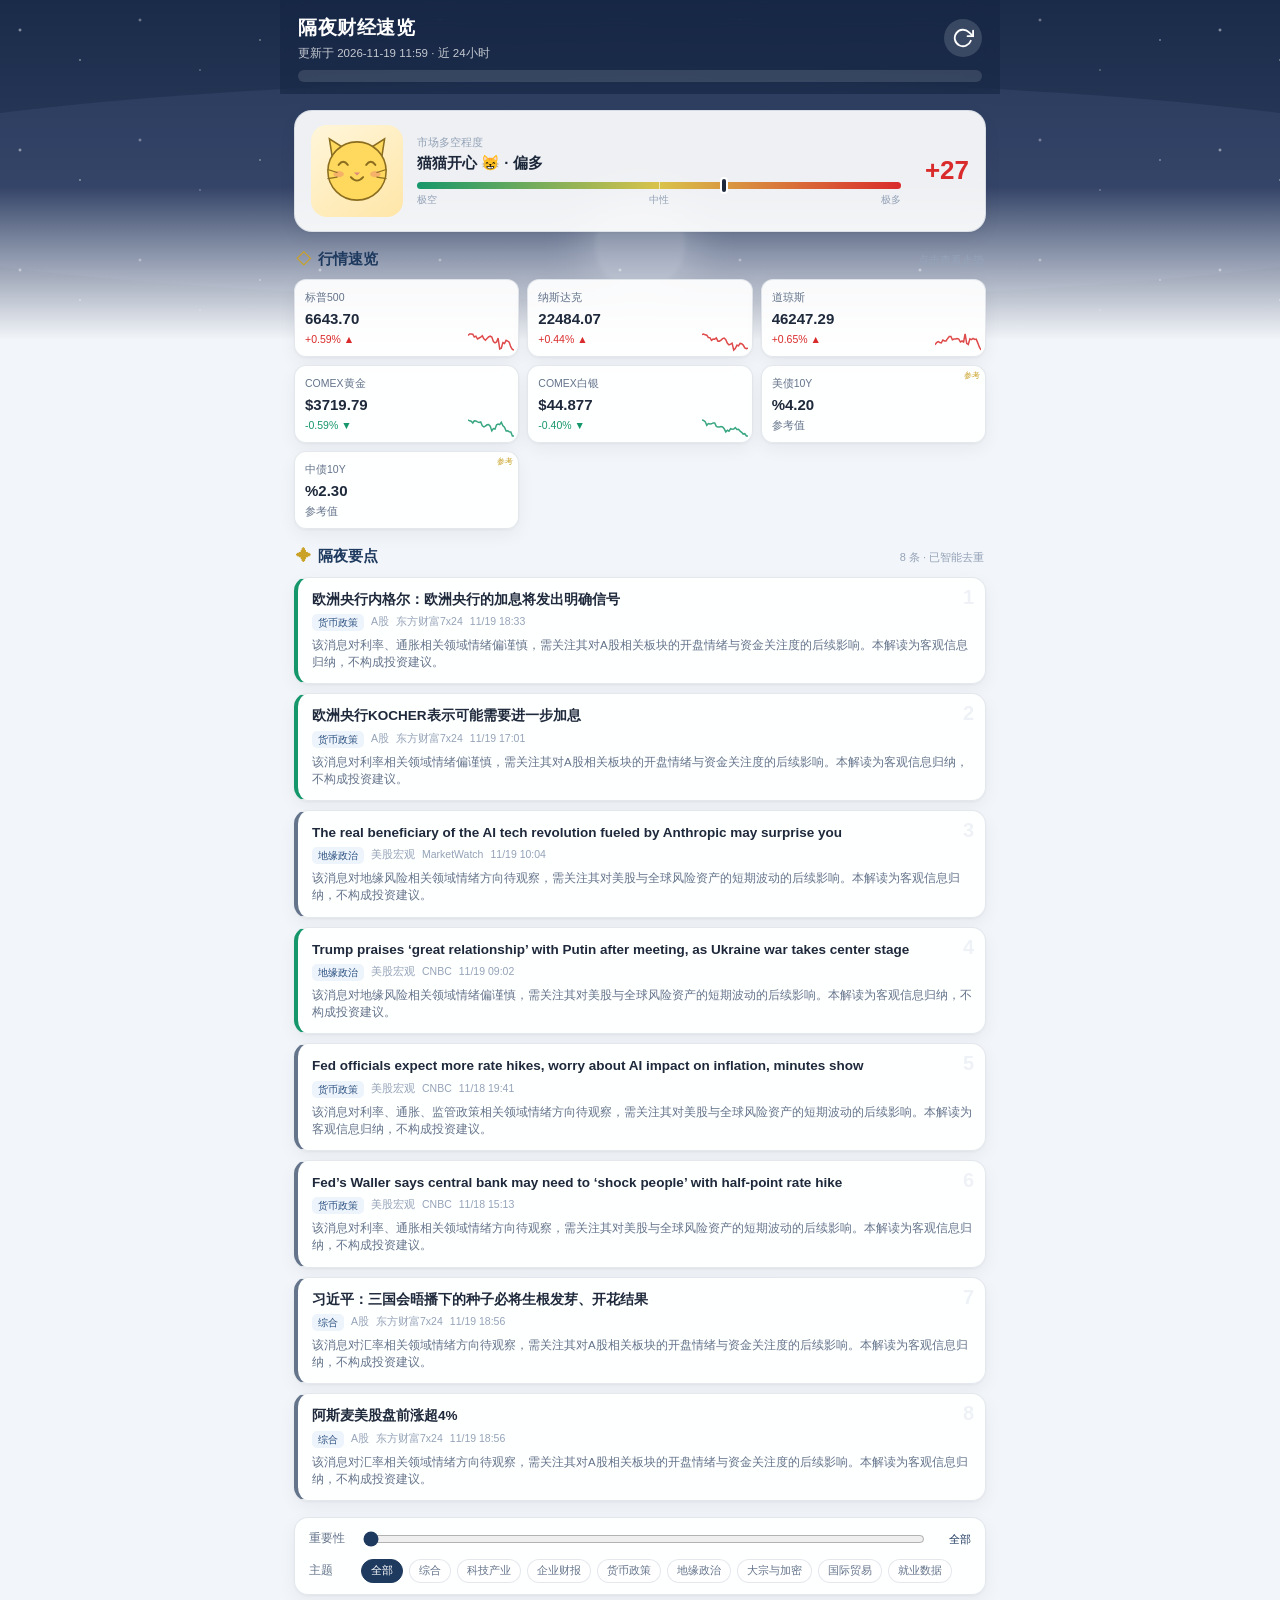
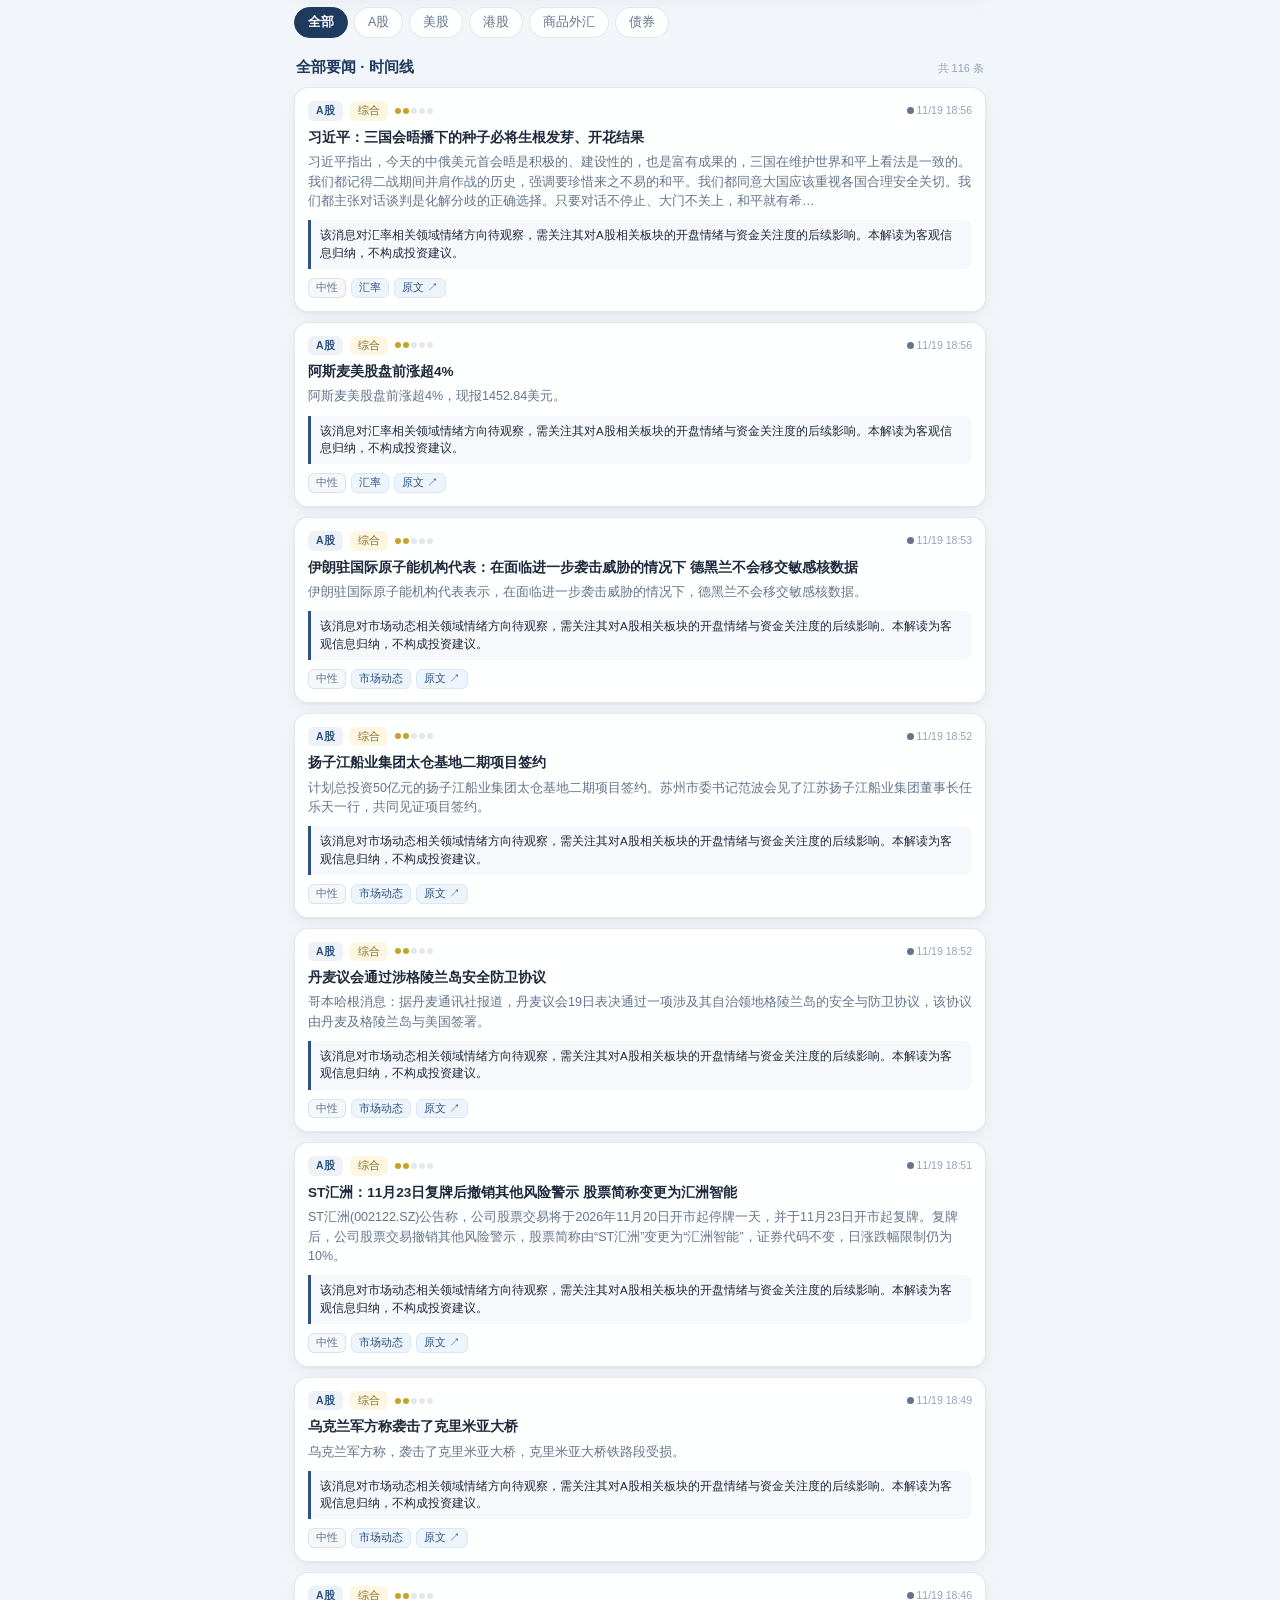
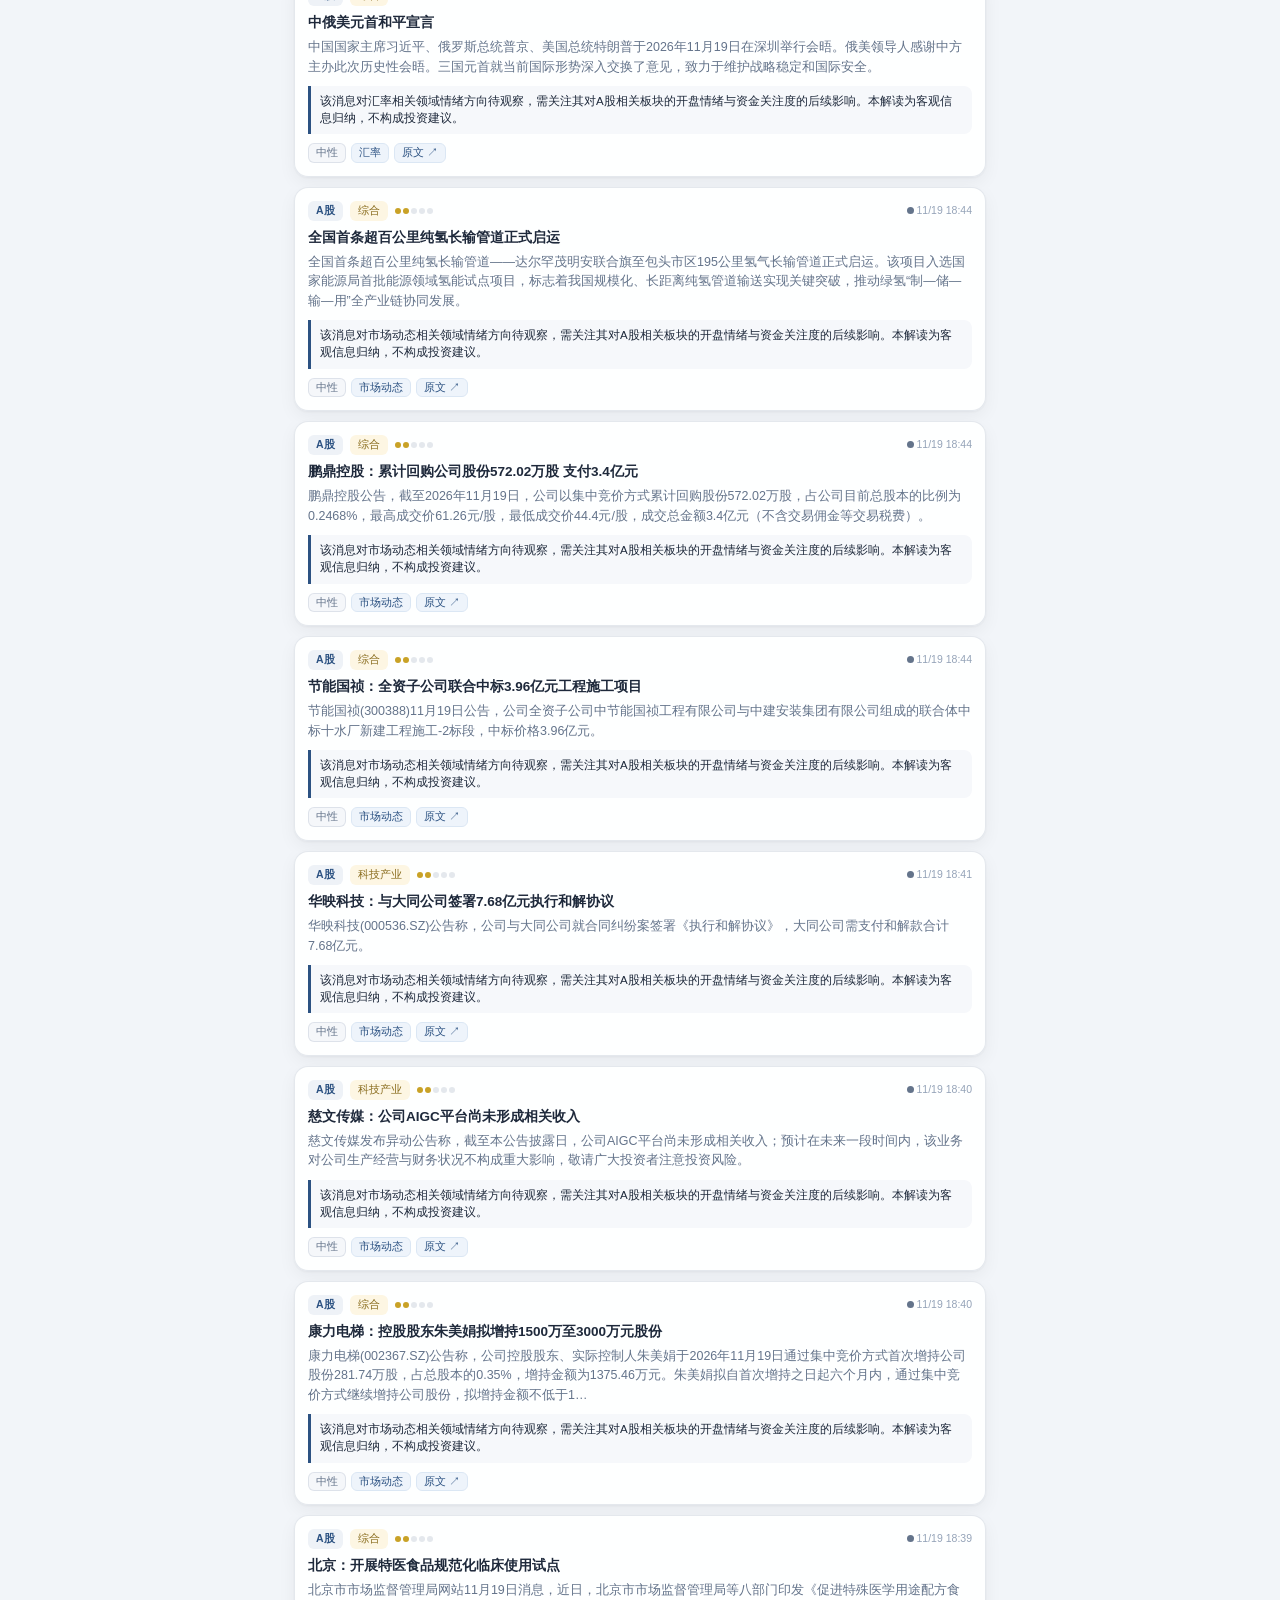
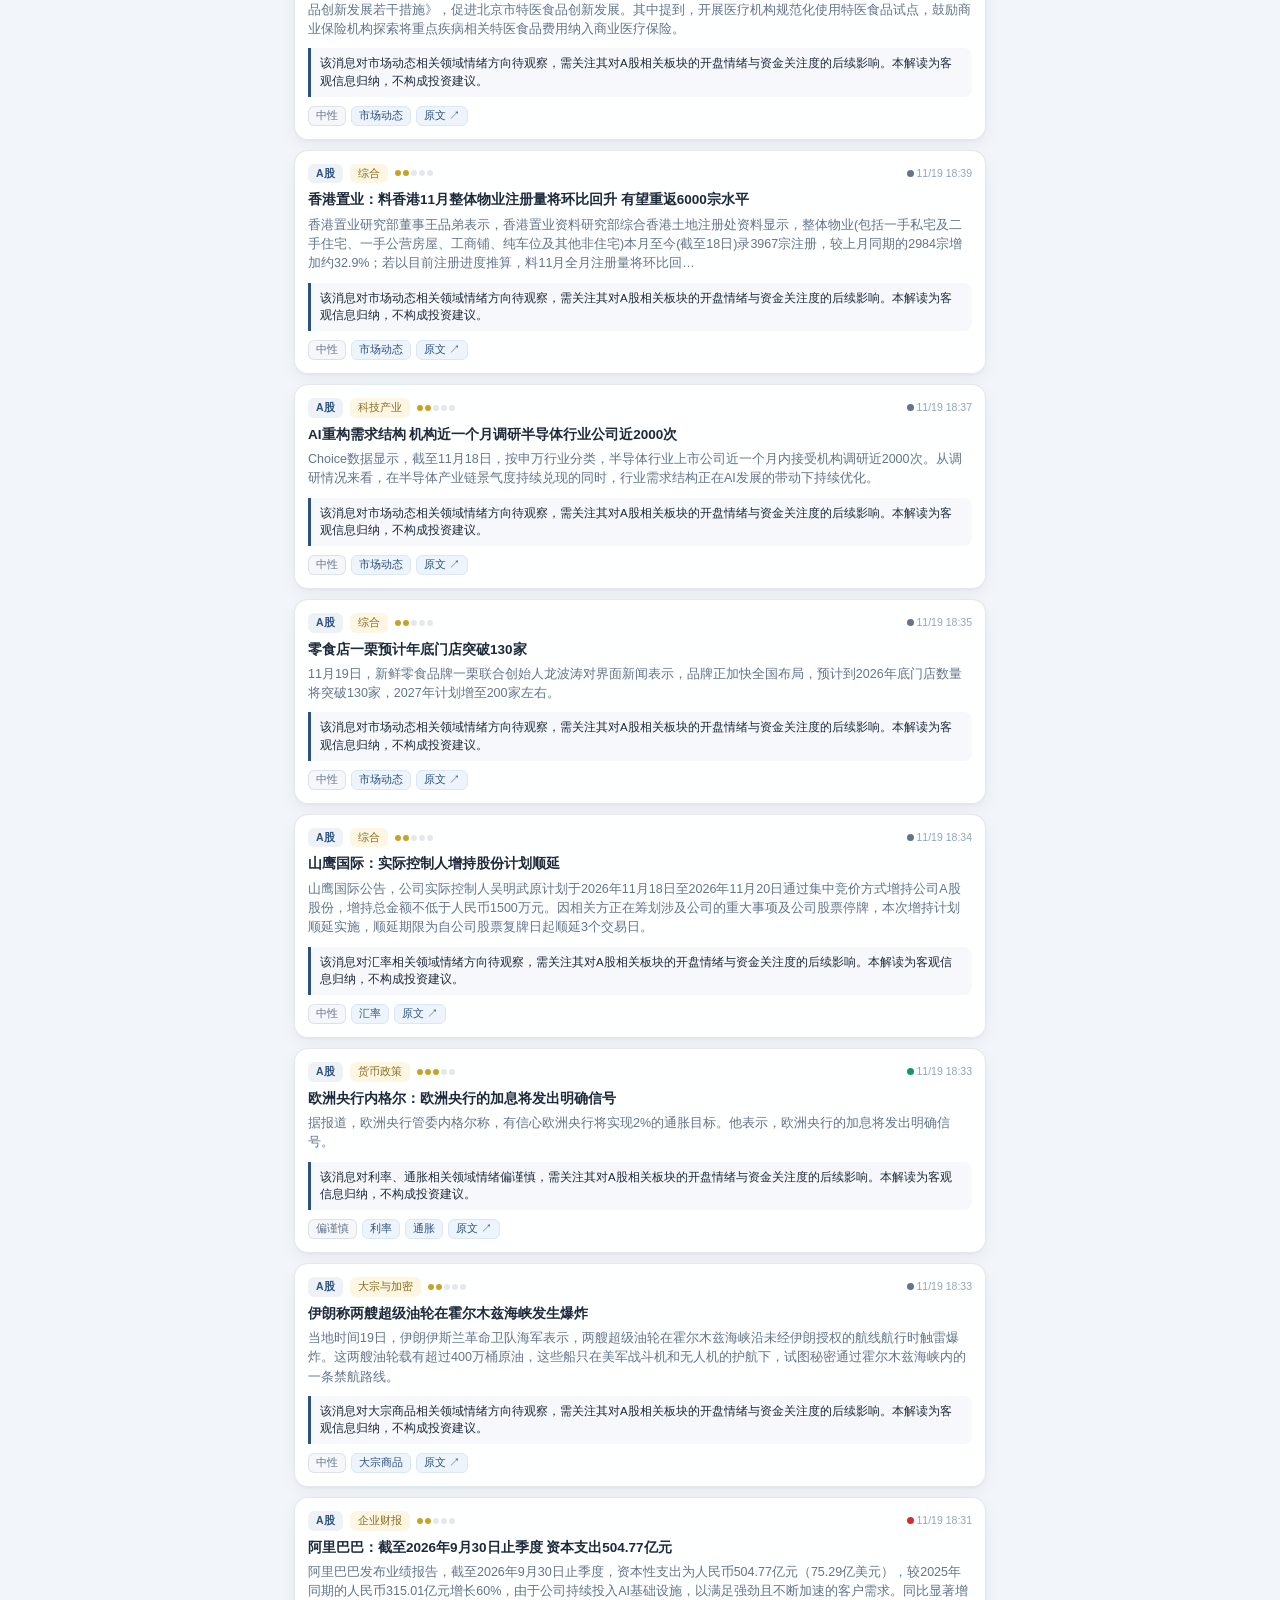
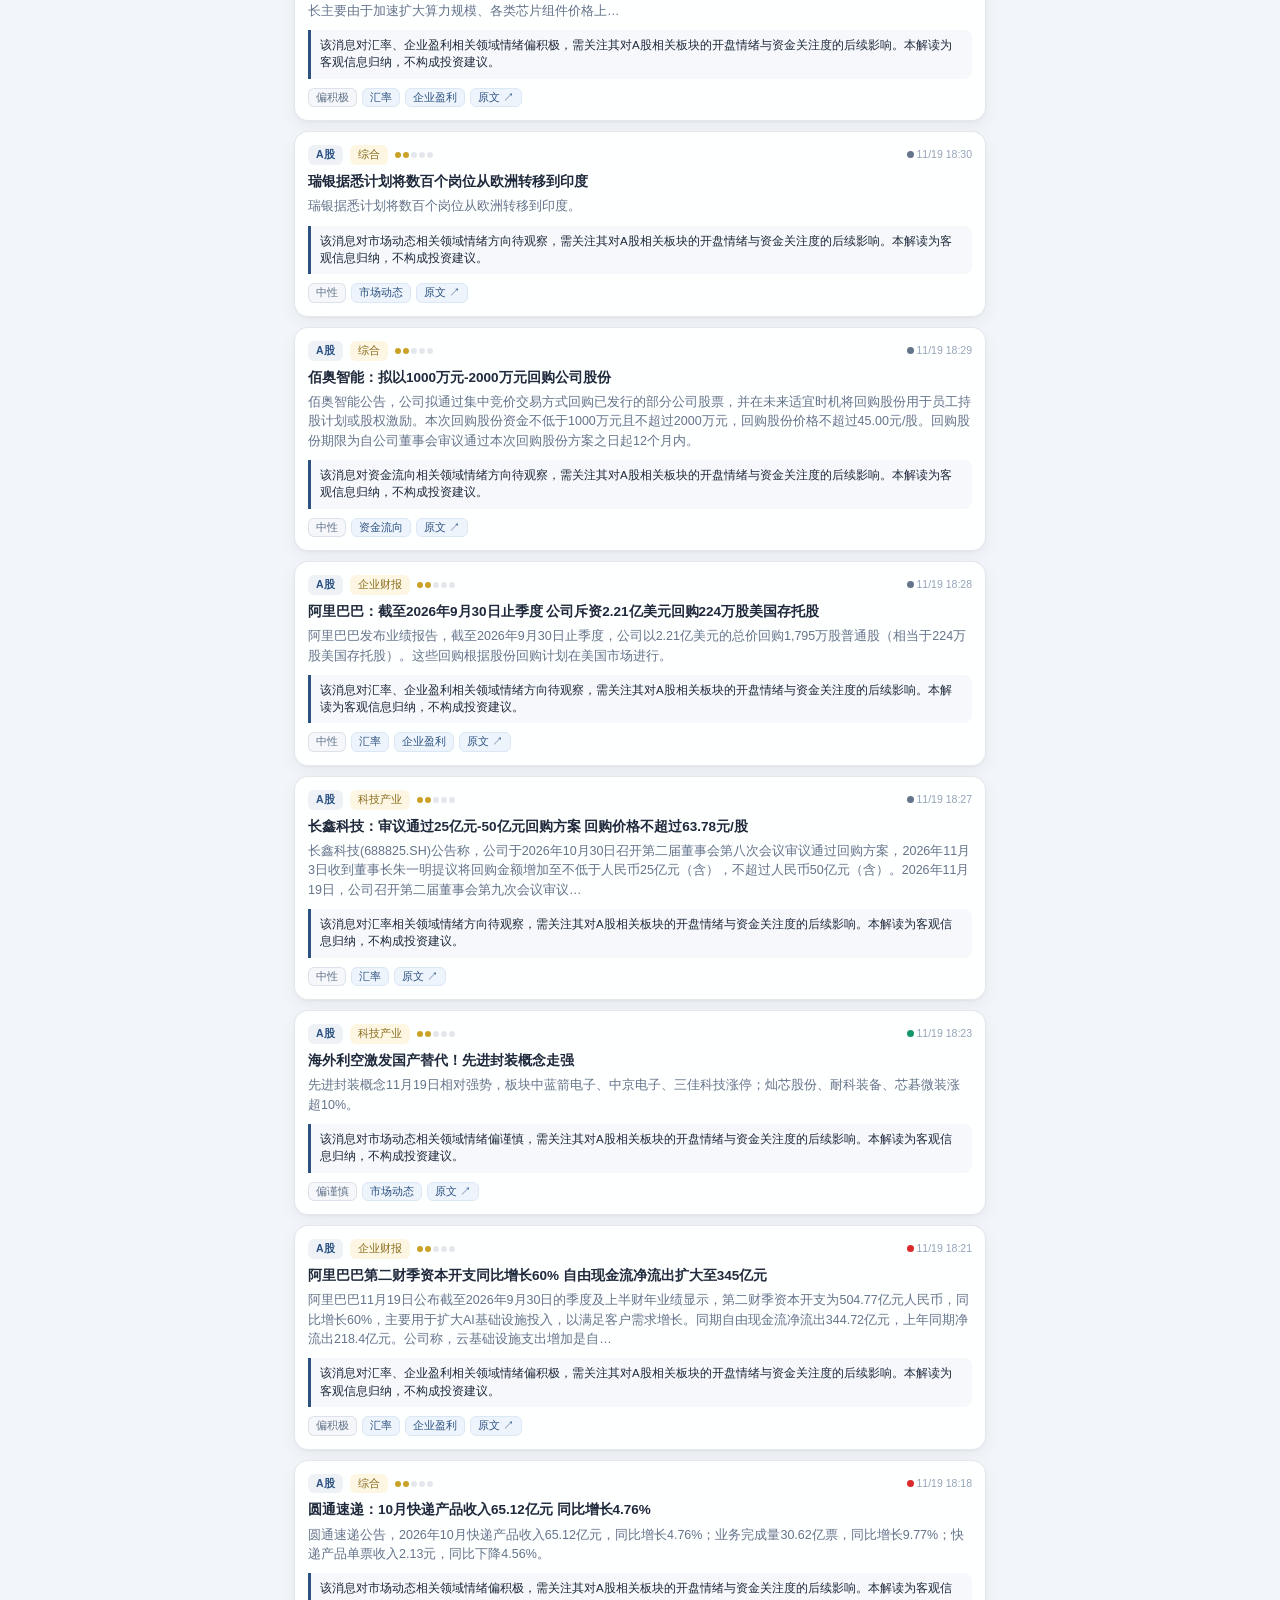
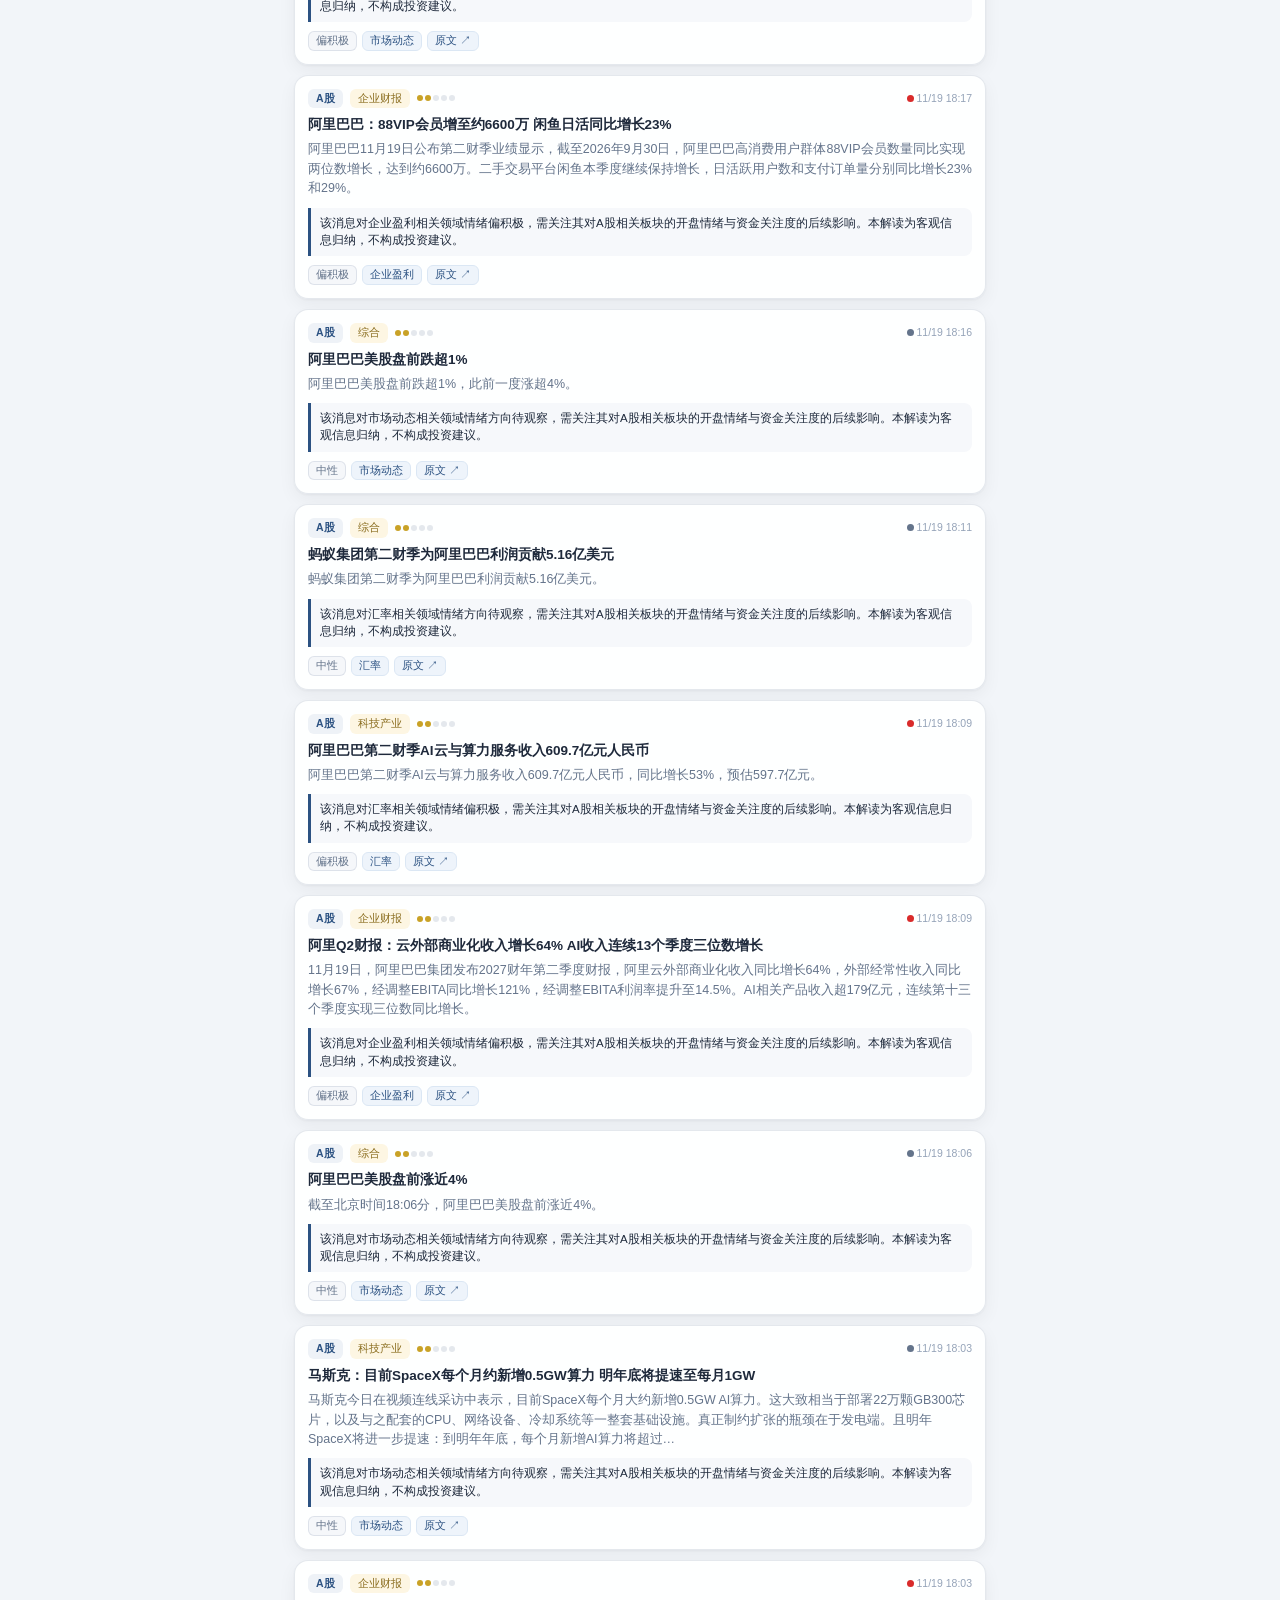
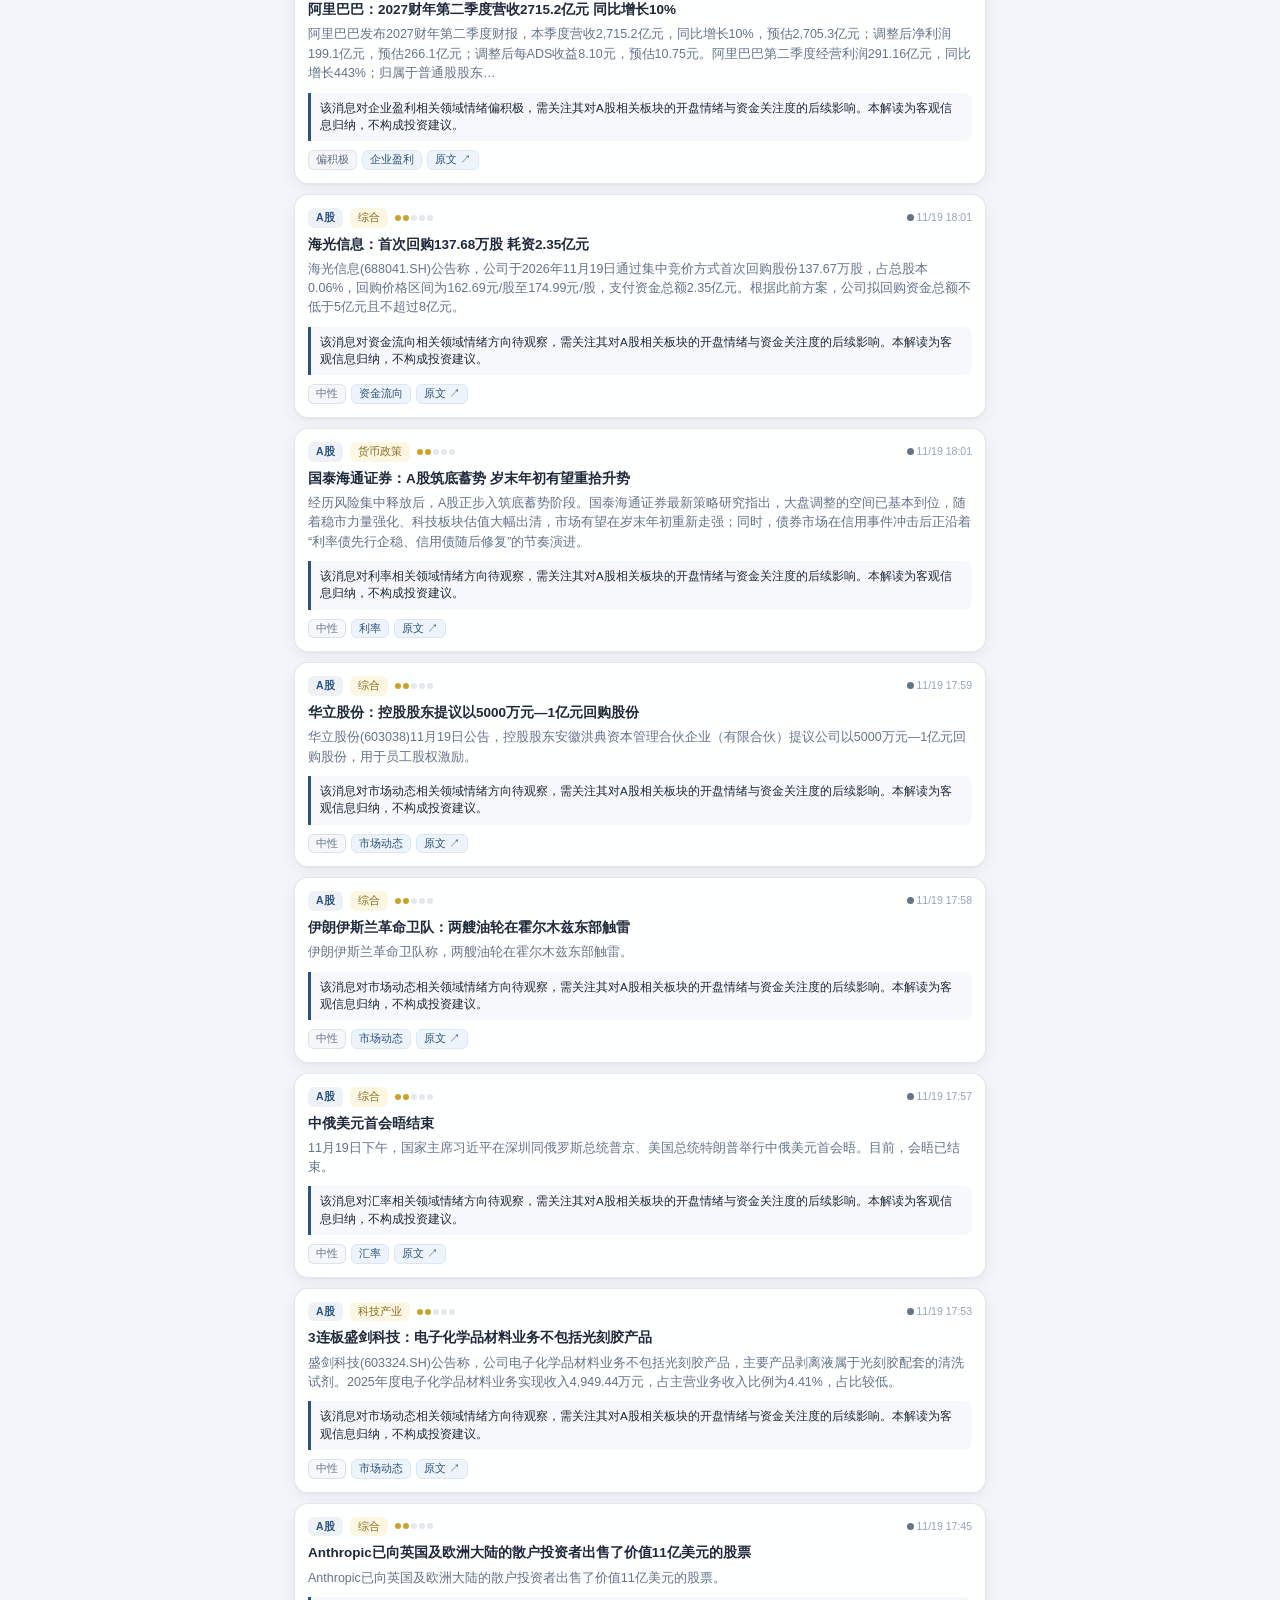
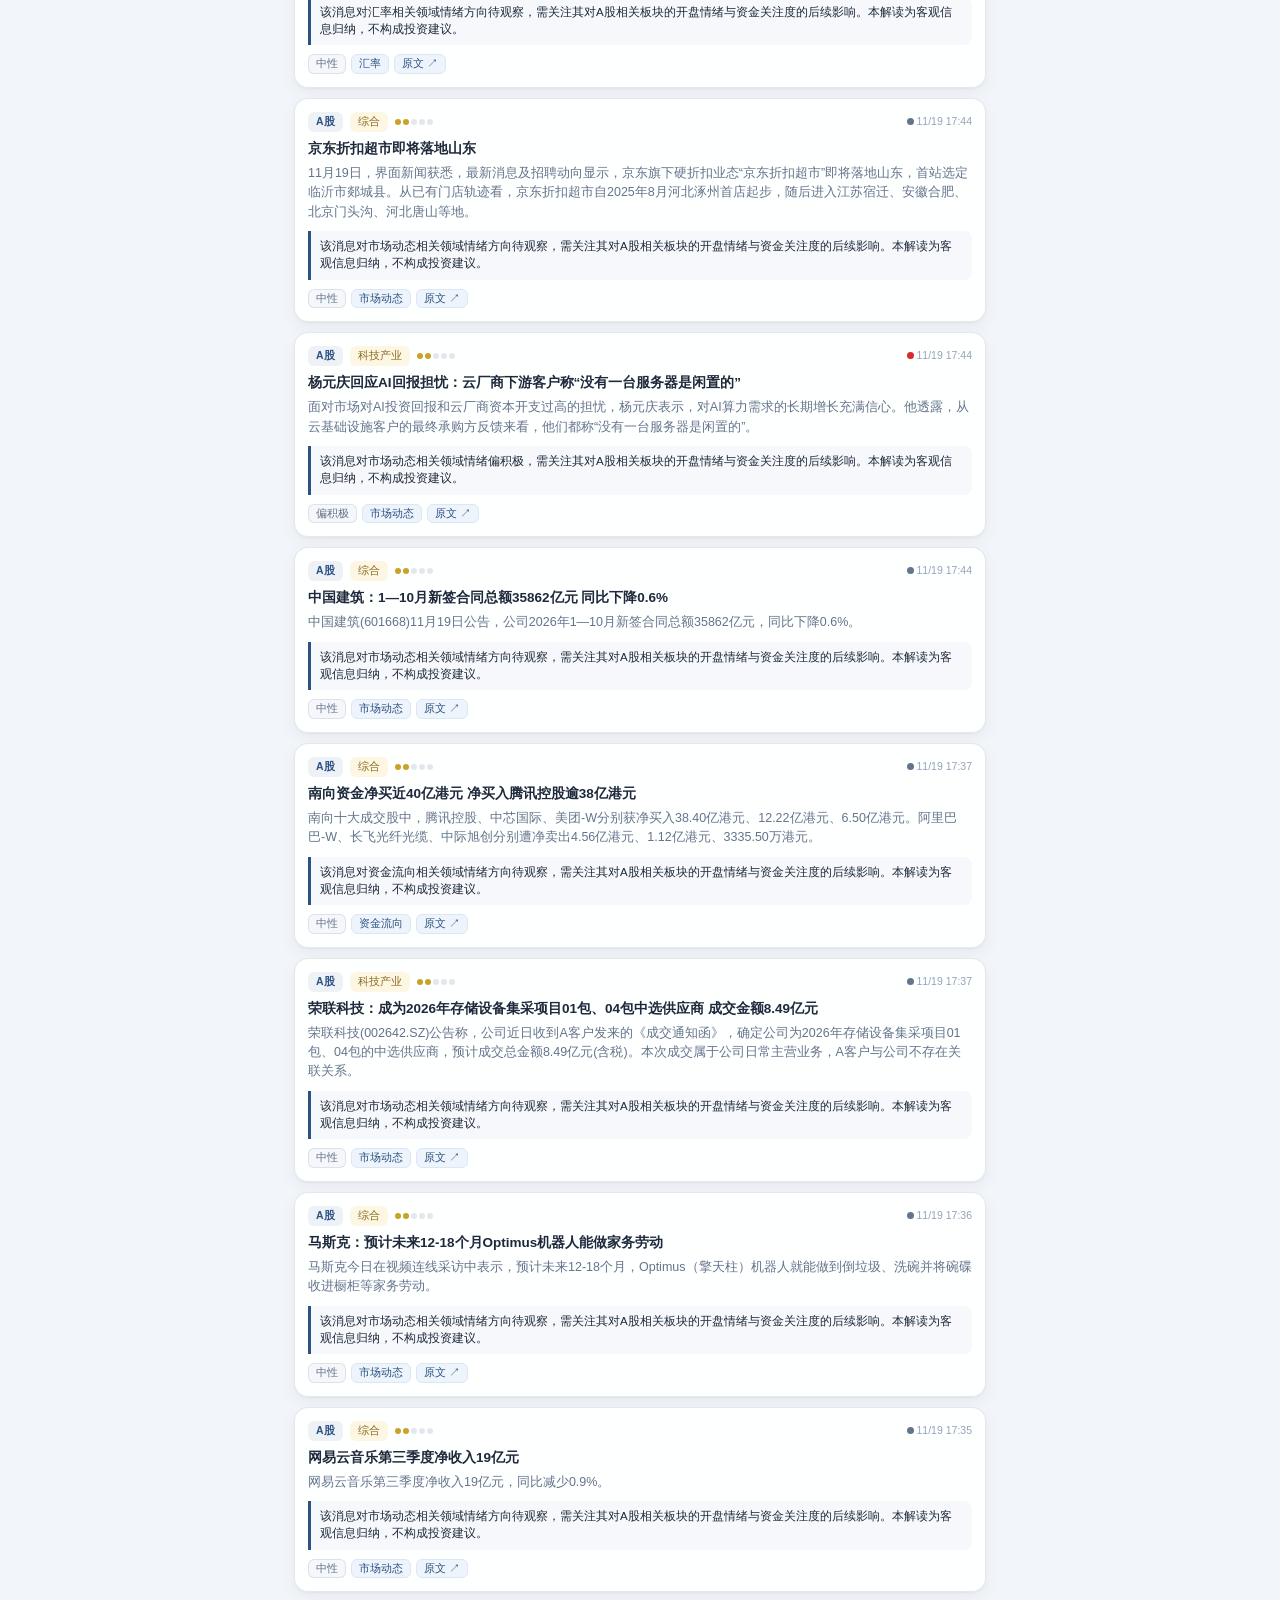
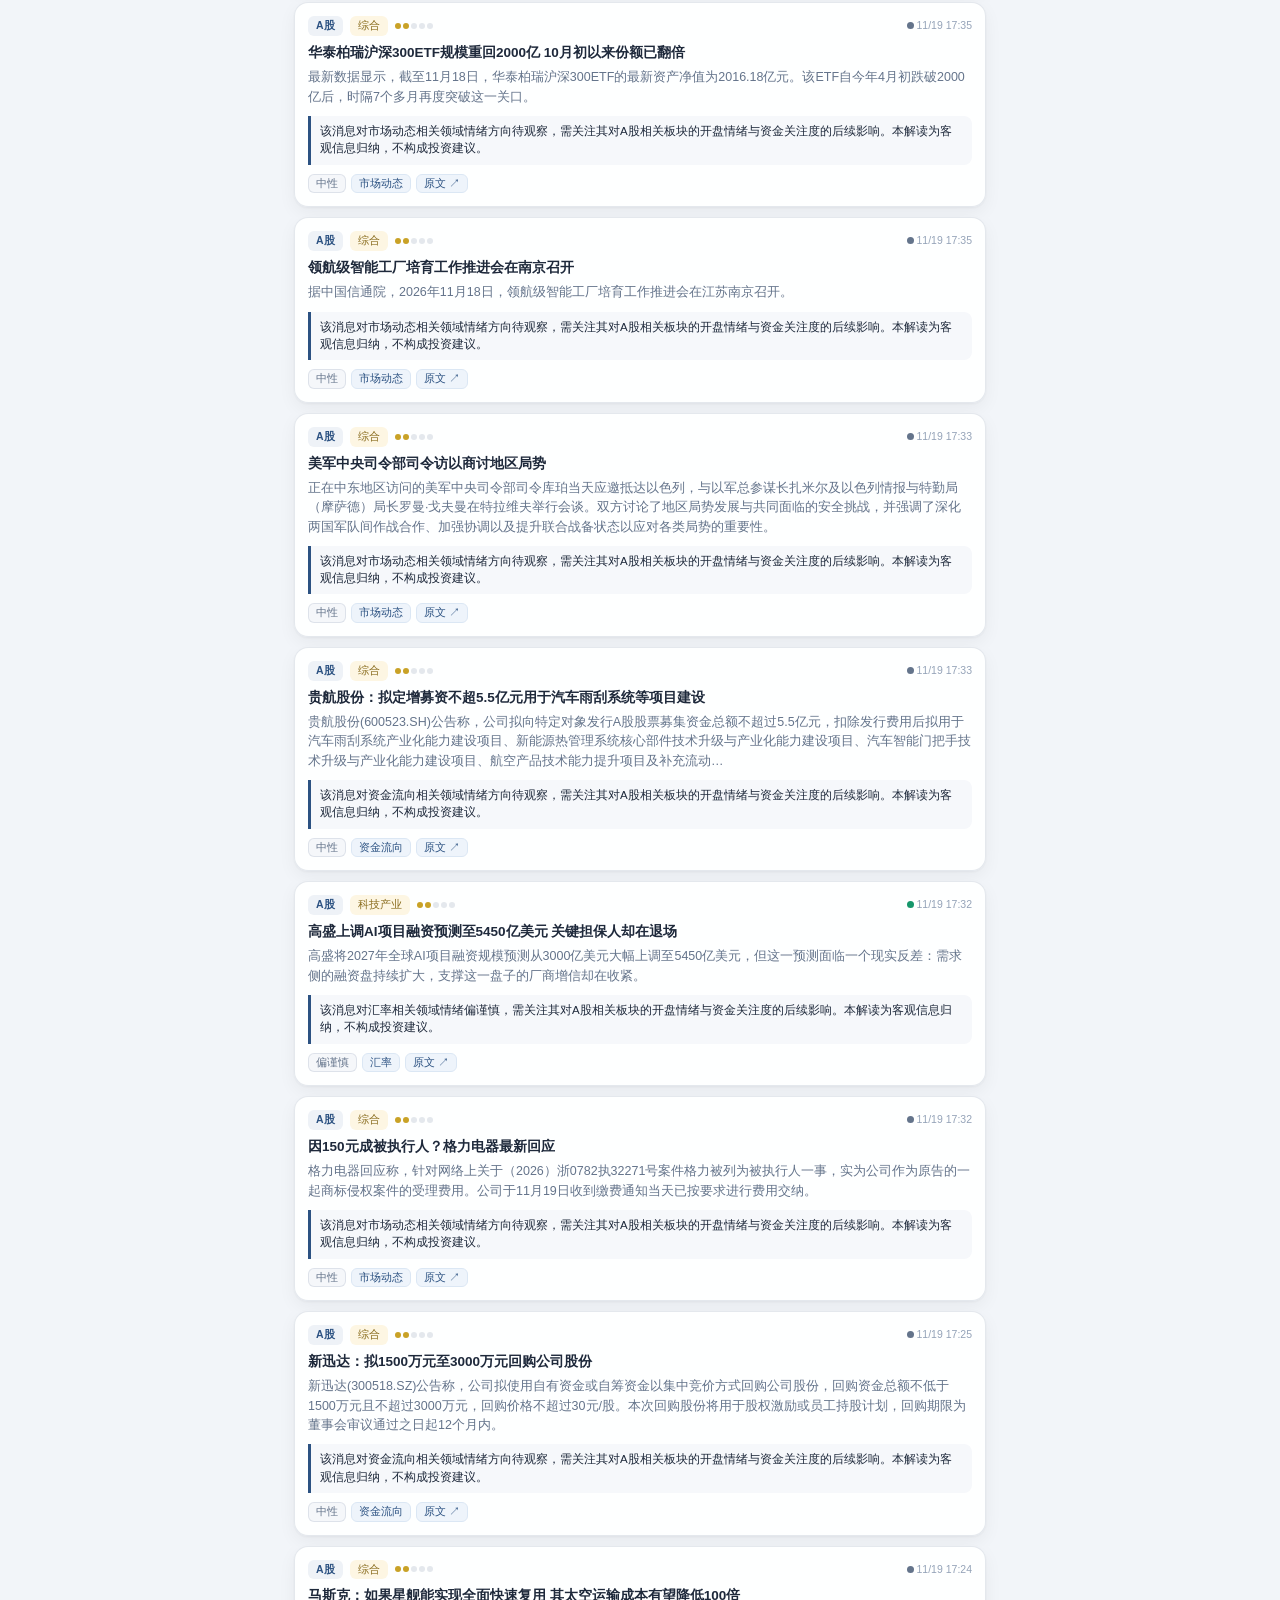
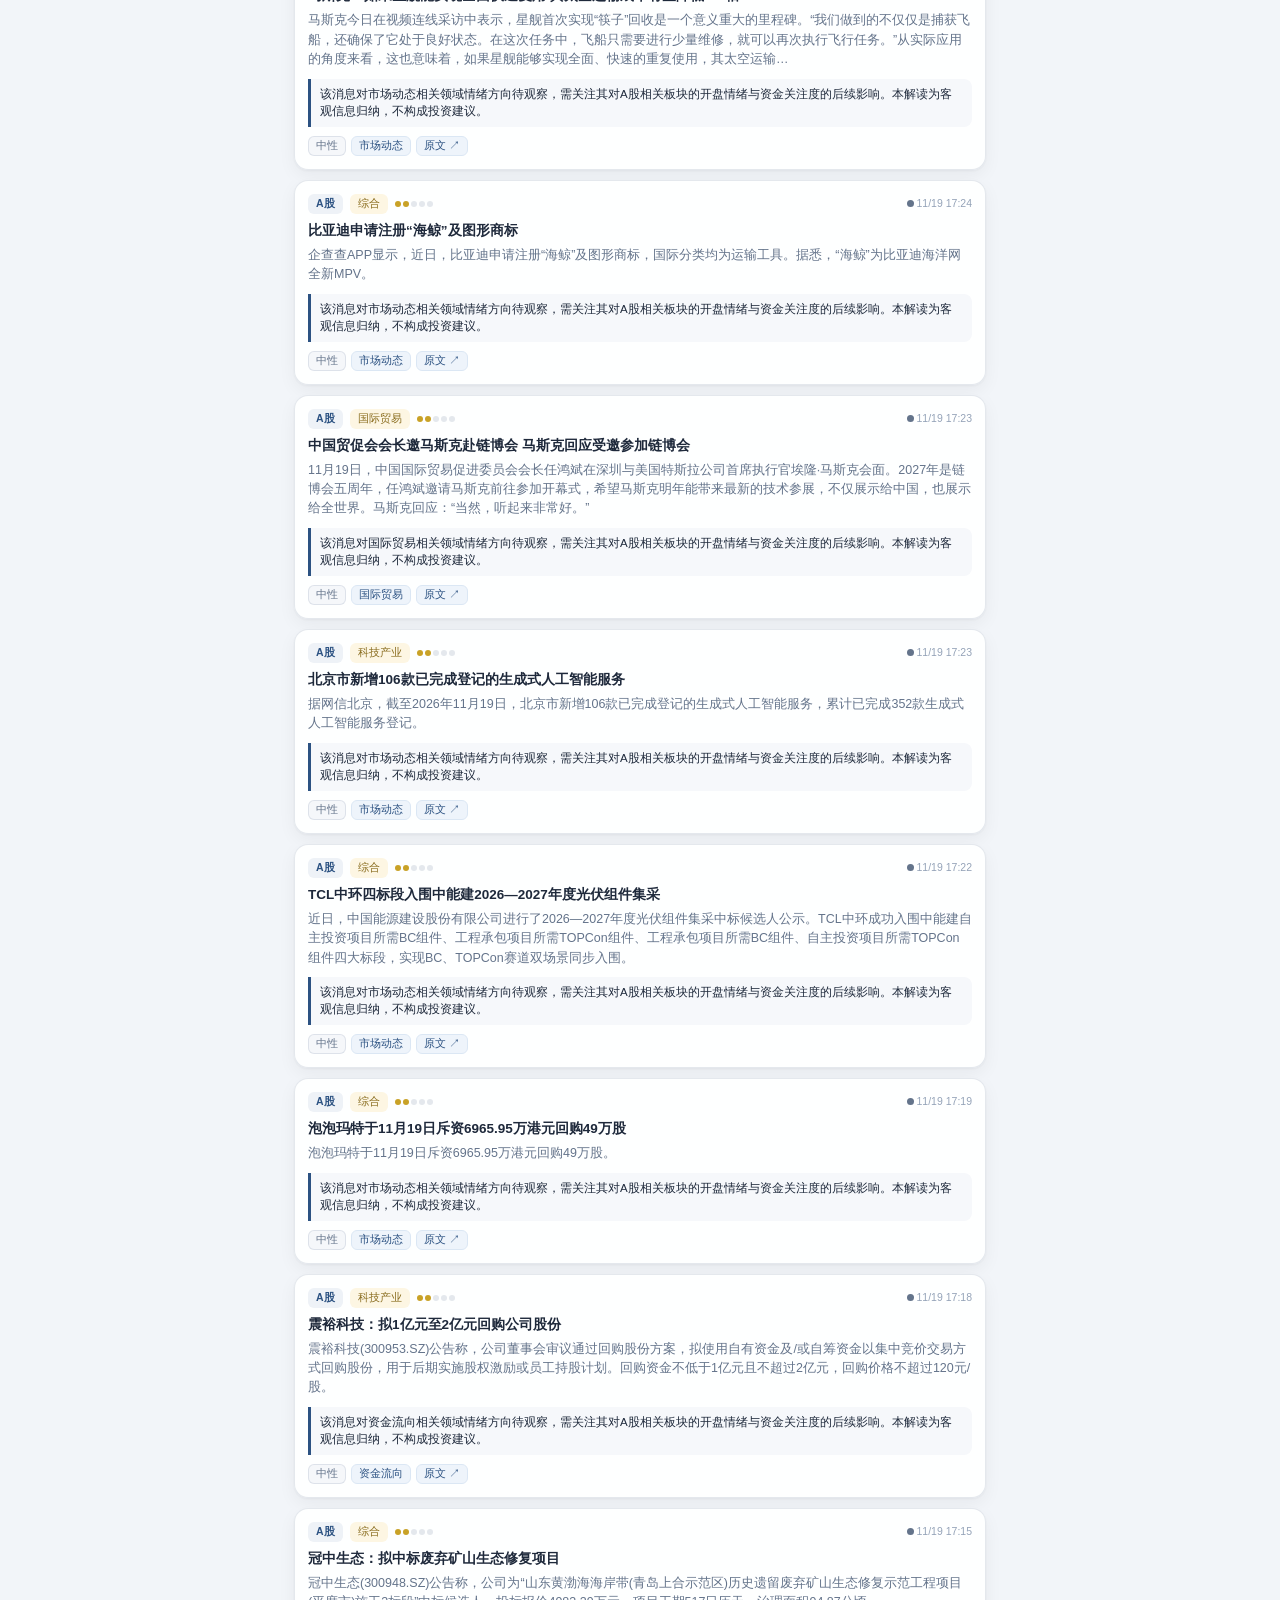
==== commit 3f7c6aed: "feat: 增加行情走势图、猫猫心情多空指数、晨昏线背景与筛选精简" ====
--- a/隔夜财经速览-离线版.html
+++ b/隔夜财经速览-离线版.html
@@ -3,243 +3,186 @@
 <head>
   <meta charset="UTF-8">
   <meta name="viewport" content="width=device-width, initial-scale=1.0, viewport-fit=cover">
-  <meta name="theme-color" content="#0f172a">
-  <meta name="description" content="隔夜财经速览 — 过去24小时全球重点金融新闻，辅助次日交易判断">
+  <meta name="theme-color" content="#1a2b4a">
+  <meta name="description" content="隔夜财经速览 — 过去24小时全球重点金融新闻与行情，辅助次日交易判断">
   <title>隔夜财经速览</title>
     <link rel="icon" href="[data-uri]" type="image/svg+xml">
   <link rel="apple-touch-icon" href="[data-uri]">
   <style>
 :root {
-  --bg: #f4f6f9;
-  --surface: #ffffff;
-  --surface-2: #f8fafc;
+  --bg: #f2f5f9;
+  --surface: rgba(255, 255, 255, 0.92);
+  --solid: #ffffff;
+  --surface-2: #f6f8fb;
   --text: #1e293b;
   --text-2: #64748b;
   --text-3: #94a3b8;
-  --border: #e8edf3;
+  --border: rgba(148, 163, 184, 0.25);
   --primary: #1e3a5f;
   --primary-light: #2c5282;
   --accent: #c9a227;
-  --up: #d92b2b;      /* 涨/积极 = 红（中国习惯） */
-  --down: #16976b;    /* 跌/消极 = 绿 */
+  --up: #d92b2b;
+  --down: #16976b;
   --neutral: #64748b;
-  --shadow: 0 1px 3px rgba(15, 23, 42, .06), 0 4px 14px rgba(15, 23, 42, .04);
+  --shadow: 0 1px 3px rgba(15,23,42,.05), 0 6px 18px rgba(15,23,42,.05);
   --radius: 14px;
 }
 
 * { box-sizing: border-box; -webkit-tap-highlight-color: transparent; }
-
-html, body {
-  margin: 0;
-  padding: 0;
-  background: var(--bg);
-  color: var(--text);
-  font-family: -apple-system, BlinkMacSystemFont, "PingFang SC", "Microsoft YaHei", "Segoe UI", Roboto, sans-serif;
-  line-height: 1.55;
-  -webkit-font-smoothing: antialiased;
-}
-
-body {
-  padding-top: env(safe-area-inset-top);
-  padding-bottom: calc(64px + env(safe-area-inset-bottom));
-  max-width: 720px;
-  margin: 0 auto;
-}
+html, body { margin: 0; padding: 0; font-family: -apple-system, BlinkMacSystemFont, "PingFang SC", "Microsoft YaHei", "Segoe UI", Roboto, sans-serif; line-height: 1.5; -webkit-font-smoothing: antialiased; color: var(--text); }
+body { min-height: 100vh; background: var(--bg); padding-bottom: calc(60px + env(safe-area-inset-bottom)); max-width: 720px; margin: 0 auto; position: relative; }
+
+/* ---------- 晨昏线背景 ---------- */
+.sky-bg { position: fixed; inset: 0 0 auto 0; height: 340px; z-index: -1; overflow: hidden; transition: background 1.5s ease; pointer-events: none; }
+.sky-bg::after { content: ""; position: absolute; inset: 0; background: linear-gradient(to bottom, transparent 55%, var(--bg) 100%); }
+.sky-horizon { position: absolute; left: -20%; right: -20%; height: 220px; border-radius: 50%; bottom: 40px; opacity: .5; transition: background 1.5s ease; }
+.sky-sun { position: absolute; width: 90px; height: 90px; border-radius: 50%; left: 50%; top: 120px; transform: translateX(-50%); filter: blur(2px); transition: all 1.5s ease; }
+.sky-stars { position: absolute; inset: 0; opacity: 0; transition: opacity 1.5s ease; background-image: radial-gradient(2px 2px at 20px 30px, rgba(255,255,255,.9), transparent), radial-gradient(1.5px 1.5px at 80px 60px, rgba(255,255,255,.8), transparent), radial-gradient(2px 2px at 140px 20px, rgba(255,255,255,.7), transparent), radial-gradient(1px 1px at 200px 70px, rgba(255,255,255,.9), transparent), radial-gradient(1.5px 1.5px at 260px 40px, rgba(255,255,255,.7), transparent); background-size: 300px 120px; }
 
 /* ---------- Header ---------- */
-.app-header {
-  position: sticky;
-  top: 0;
-  z-index: 20;
-  background: linear-gradient(135deg, #0f2942 0%, #1e3a5f 100%);
-  color: #fff;
-  padding: calc(16px + env(safe-area-inset-top)) 18px 14px;
-  box-shadow: 0 4px 18px rgba(15, 41, 66, .25);
-}
+.app-header { position: sticky; top: 0; z-index: 20; padding: calc(14px + env(safe-area-inset-top)) 18px 12px; color: #fff; background: rgba(20, 38, 66, .55); backdrop-filter: blur(14px); -webkit-backdrop-filter: blur(14px); }
 .header-main { display: flex; align-items: center; justify-content: space-between; }
-.app-title { margin: 0; font-size: 20px; font-weight: 700; letter-spacing: .5px; }
-.app-subtitle { margin: 3px 0 0; font-size: 12px; color: #b9c9dc; }
-.icon-btn {
-  background: rgba(255,255,255,.12);
-  border: none;
-  color: #fff;
-  width: 40px; height: 40px;
-  border-radius: 50%;
-  display: flex; align-items: center; justify-content: center;
-  cursor: pointer;
-  transition: background .2s, transform .3s;
-}
-.icon-btn:active { background: rgba(255,255,255,.24); }
+.app-title { margin: 0; font-size: 19px; font-weight: 700; letter-spacing: .5px; }
+.app-subtitle { margin: 2px 0 0; font-size: 11.5px; color: rgba(255,255,255,.75); }
+.icon-btn { background: rgba(255,255,255,.15); border: none; color: #fff; width: 38px; height: 38px; border-radius: 50%; display: flex; align-items: center; justify-content: center; cursor: pointer; transition: background .2s; }
+.icon-btn:active { background: rgba(255,255,255,.3); }
 .icon-btn.spinning svg { animation: spin .8s linear infinite; }
 @keyframes spin { to { transform: rotate(360deg); } }
-
-.status-banner {
-  margin-top: 10px;
-  padding: 7px 12px;
-  border-radius: 8px;
-  font-size: 12px;
-  background: rgba(255,255,255,.1);
-  color: #ffe9b0;
-}
-.status-banner.error { background: rgba(217,43,43,.25); color: #ffd7d7; }
+.status-banner { margin-top: 8px; padding: 6px 12px; border-radius: 8px; font-size: 11.5px; background: rgba(255,255,255,.12); color: #ffe9b0; }
+.status-banner.error { background: rgba(217,43,43,.3); color: #ffdada; }
 .hidden { display: none !important; }
+
+/* ---------- Mood hero (猫猫) ---------- */
+.mood-hero { margin: 16px 14px 4px; display: flex; align-items: center; gap: 14px; background: var(--surface); backdrop-filter: blur(10px); border: 1px solid var(--border); border-radius: 18px; padding: 14px 16px; box-shadow: var(--shadow); }
+.cat-box { flex: 0 0 92px; height: 92px; border-radius: 16px; background: linear-gradient(145deg,#fff6da,#ffe6a8); display: flex; align-items: center; justify-content: center; }
+.mood-info { flex: 1; min-width: 0; }
+.mood-label { font-size: 11px; color: var(--text-3); }
+.mood-cat-mood { font-size: 15px; font-weight: 700; margin: 1px 0 8px; }
+.mood-scale-wrap { width: 100%; }
+.mood-scale { position: relative; height: 7px; border-radius: 6px; background: linear-gradient(90deg,#16976b,#d9c34a,#d92b2b); }
+.mood-scale-fill { position: absolute; top: -3px; width: 4px; height: 13px; background: #1e293b; border-radius: 3px; left: 50%; transition: left .6s ease; box-shadow: 0 0 0 2px #fff; }
+.mood-scale-mid { position: absolute; left: 50%; top: 0; width: 1px; height: 7px; background: rgba(255,255,255,.6); }
+.mood-scale-labels { display: flex; justify-content: space-between; font-size: 10px; color: var(--text-3); margin-top: 3px; }
+.mood-score { font-size: 26px; font-weight: 800; min-width: 54px; text-align: right; }
+.mood-score.pos { color: var(--up); }
+.mood-score.neg { color: var(--down); }
+.mood-score.zero { color: var(--neutral); }
 
 /* ---------- Section ---------- */
 .section { margin: 16px 14px; }
-.section-head {
-  display: flex; align-items: baseline; justify-content: space-between;
-  margin-bottom: 10px; padding: 0 2px;
-}
+.section-head { display: flex; align-items: baseline; justify-content: space-between; margin-bottom: 9px; padding: 0 2px; }
 .section-title { margin: 0; font-size: 15px; font-weight: 700; color: var(--primary); }
-.sec-icon { color: var(--accent); margin-right: 4px; font-size: 14px; }
-.count-badge { font-size: 12px; color: var(--text-3); }
+.sec-icon { color: var(--accent); margin-right: 3px; }
+.hint-text, .count-badge { font-size: 11px; color: var(--text-3); }
+
+/* ---------- Quotes ---------- */
+.quotes-grid { display: grid; grid-template-columns: repeat(3, 1fr); gap: 8px; }
+.quote-card { background: var(--surface); backdrop-filter: blur(8px); border: 1px solid var(--border); border-radius: 12px; padding: 10px 10px 9px; box-shadow: var(--shadow); cursor: pointer; transition: transform .12s; position: relative; overflow: hidden; }
+.quote-card:active { transform: scale(.96); }
+.quote-card .qc-name { font-size: 10.5px; color: var(--text-2); white-space: nowrap; overflow: hidden; text-overflow: ellipsis; }
+.quote-card .qc-price { font-size: 15px; font-weight: 700; margin-top: 2px; font-variant-numeric: tabular-nums; }
+.quote-card .qc-chg { font-size: 10.5px; font-variant-numeric: tabular-nums; margin-top: 1px; }
+.qc-up { color: var(--up); }
+.qc-down { color: var(--down); }
+.qc-flat { color: var(--neutral); }
+.quote-card .qc-spark { position: absolute; right: 4px; bottom: 4px; width: 46px; height: 20px; opacity: .85; }
+.quote-card .qc-ref { position: absolute; top: 4px; right: 5px; font-size: 8px; color: var(--accent); }
 
 /* ---------- Top picks ---------- */
-.top-picks { display: flex; flex-direction: column; gap: 10px; }
-.top-card {
-  position: relative;
-  background: var(--surface);
-  border: 1px solid var(--border);
-  border-left: 4px solid var(--up);
-  border-radius: var(--radius);
-  padding: 13px 14px 13px 15px;
-  box-shadow: var(--shadow);
-  text-decoration: none;
-  color: inherit;
-  display: block;
-  transition: transform .15s, box-shadow .15s;
-}
-.top-card:active { transform: scale(.99); }
-.top-card .rank {
-  position: absolute; top: 11px; right: 12px;
-  font-size: 22px; font-weight: 800; color: #eef2f7; line-height: 1;
-}
-.top-card .tc-title { font-size: 14px; font-weight: 700; margin: 0 26px 5px 0; line-height: 1.45; }
-.top-card .tc-meta { font-size: 11px; color: var(--text-3); display: flex; gap: 8px; flex-wrap: wrap; }
-.top-card .tc-view { font-size: 12px; color: var(--text-2); margin: 7px 0 0; }
+.top-picks { display: flex; flex-direction: column; gap: 9px; }
+.top-card { position: relative; background: var(--surface); border: 1px solid var(--border); border-left: 4px solid var(--up); border-radius: var(--radius); padding: 12px 13px 12px 14px; box-shadow: var(--shadow); text-decoration: none; color: inherit; display: block; transition: transform .12s; }
+.top-card:active { transform: scale(.995); }
+.top-card .rank { position: absolute; top: 9px; right: 11px; font-size: 20px; font-weight: 800; color: #eef2f7; line-height: 1; }
+.top-card .tc-title { font-size: 13.5px; font-weight: 700; margin: 0 24px 5px 0; line-height: 1.42; }
+.top-card .tc-meta { font-size: 10.5px; color: var(--text-3); display: flex; gap: 7px; flex-wrap: wrap; }
+.top-card .tc-view { font-size: 11.5px; color: var(--text-2); margin: 6px 0 0; }
 .top-card.negative { border-left-color: var(--down); }
 .top-card.neutral { border-left-color: var(--neutral); }
-
-/* ---------- Mood bar ---------- */
-.mood-bar {
-  display: flex; gap: 8px; flex-wrap: wrap;
-}
-.mood-item {
-  flex: 1 1 100px;
-  background: var(--surface);
-  border: 1px solid var(--border);
-  border-radius: 12px;
-  padding: 10px 12px;
-  box-shadow: var(--shadow);
-}
-.mood-item .mi-label { font-size: 11px; color: var(--text-3); }
-.mood-item .mi-value { font-size: 16px; font-weight: 700; margin-top: 2px; }
-.mood-item .mi-bar { height: 4px; border-radius: 4px; background: var(--border); margin-top: 7px; overflow: hidden; }
-.mood-item .mi-bar span { display: block; height: 100%; border-radius: 4px; }
+.topic-chip { display: inline-block; font-size: 10px; padding: 1px 6px; border-radius: 5px; background: #eef4fb; color: var(--primary-light); }
+
+/* ---------- Filter ---------- */
+.filter-bar { margin: 8px 14px; background: var(--surface); border: 1px solid var(--border); border-radius: 14px; padding: 11px 14px; box-shadow: var(--shadow); }
+.filter-row { display: flex; align-items: center; gap: 10px; }
+.filter-row + .filter-row { margin-top: 10px; }
+.filter-label { font-size: 11.5px; color: var(--text-2); flex: 0 0 42px; }
+.filter-row input[type=range] { flex: 1; accent-color: var(--primary); }
+.filter-value { font-size: 11px; color: var(--primary); min-width: 34px; text-align: right; }
+.chip-scroll { display: flex; gap: 6px; overflow-x: auto; scrollbar-width: none; flex: 1; }
+.chip-scroll::-webkit-scrollbar { display: none; }
+.subchip { flex: 0 0 auto; font-size: 10.5px; padding: 3px 9px; border-radius: 12px; border: 1px solid var(--border); background: var(--solid); color: var(--text-2); cursor: pointer; white-space: nowrap; }
+.subchip.active { background: var(--primary); color: #fff; border-color: var(--primary); }
 
 /* ---------- Tabs ---------- */
-.tabs {
-  display: flex; gap: 6px; overflow-x: auto;
-  padding: 4px 14px 2px;
-  position: sticky; top: 0; z-index: 10;
-  background: var(--bg);
-  scrollbar-width: none;
-}
+.tabs { display: flex; gap: 6px; overflow-x: auto; padding: 4px 14px 2px; scrollbar-width: none; }
 .tabs::-webkit-scrollbar { display: none; }
-.tab {
-  flex: 0 0 auto;
-  border: 1px solid var(--border);
-  background: var(--surface);
-  color: var(--text-2);
-  padding: 7px 14px;
-  border-radius: 20px;
-  font-size: 13px;
-  cursor: pointer;
-  white-space: nowrap;
-  transition: all .15s;
-}
+.tab { flex: 0 0 auto; border: 1px solid var(--border); background: var(--surface); color: var(--text-2); padding: 6px 13px; border-radius: 18px; font-size: 12.5px; cursor: pointer; white-space: nowrap; transition: all .15s; }
 .tab.active { background: var(--primary); color: #fff; border-color: var(--primary); font-weight: 600; }
 
 /* ---------- Feed ---------- */
-.feed { display: flex; flex-direction: column; gap: 11px; }
-.card {
-  background: var(--surface);
-  border: 1px solid var(--border);
-  border-radius: var(--radius);
-  padding: 14px;
-  box-shadow: var(--shadow);
-}
-.card-head { display: flex; align-items: center; gap: 8px; margin-bottom: 8px; }
-.market-chip {
-  font-size: 11px; font-weight: 600;
-  padding: 2px 9px; border-radius: 6px;
-  background: #eef2f7; color: var(--primary-light);
-}
+.feed { display: flex; flex-direction: column; gap: 10px; }
+.card { background: var(--surface); border: 1px solid var(--border); border-radius: var(--radius); padding: 13px; box-shadow: var(--shadow); }
+.card-head { display: flex; align-items: center; gap: 7px; margin-bottom: 7px; flex-wrap: wrap; }
+.market-chip { font-size: 10.5px; font-weight: 600; padding: 2px 8px; border-radius: 6px; background: #eef2f7; color: var(--primary-light); }
+.topic-chip-2 { font-size: 10.5px; padding: 2px 8px; border-radius: 6px; background: #fdf6e3; color: #8a6d1f; }
 .importance { display: flex; gap: 2px; }
 .importance i { width: 6px; height: 6px; border-radius: 50%; background: var(--border); }
 .importance i.on { background: var(--accent); }
-.card-time { margin-left: auto; font-size: 11px; color: var(--text-3); }
-.card-title { margin: 0 0 7px; font-size: 14.5px; font-weight: 700; line-height: 1.45; }
+.card-time { margin-left: auto; font-size: 10.5px; color: var(--text-3); }
+.card-title { margin: 0 0 6px; font-size: 13.5px; font-weight: 700; line-height: 1.42; }
 .card-title a { color: var(--text); text-decoration: none; }
-.card-title a:active { color: var(--primary-light); }
-.card-summary { margin: 0; font-size: 13px; color: var(--text-2); line-height: 1.6; }
-.card-view {
-  margin: 10px 0 0;
-  font-size: 12.5px;
-  color: var(--text);
-  background: var(--surface-2);
-  border-left: 3px solid var(--primary-light);
-  border-radius: 0 8px 8px 0;
-  padding: 8px 10px;
-}
-.tags { display: flex; gap: 6px; flex-wrap: wrap; margin-top: 10px; }
-.tag {
-  font-size: 11px; color: var(--primary-light);
-  background: #eef4fb; border: 1px solid #dbe7f4;
-  padding: 1px 8px; border-radius: 6px;
-}
+.card-summary { margin: 0; font-size: 12.5px; color: var(--text-2); line-height: 1.55; }
+.card-view { margin: 9px 0 0; font-size: 11.5px; color: var(--text); background: var(--surface-2); border-left: 3px solid var(--primary-light); border-radius: 0 8px 8px 0; padding: 7px 9px; }
+.tags { display: flex; gap: 5px; flex-wrap: wrap; margin-top: 9px; }
+.tag { font-size: 10.5px; color: var(--primary-light); background: #eef4fb; border: 1px solid #dbe7f4; padding: 1px 7px; border-radius: 6px; text-decoration: none; }
 .sentiment-dot { width: 7px; height: 7px; border-radius: 50%; display: inline-block; }
 .sentiment-dot.positive { background: var(--up); }
 .sentiment-dot.negative { background: var(--down); }
 .sentiment-dot.neutral { background: var(--neutral); }
-
-.skeleton-card {
-  height: 92px; border-radius: var(--radius);
-  background: linear-gradient(90deg, #eef1f5 25%, #f7f9fb 50%, #eef1f5 75%);
-  background-size: 200% 100%;
-  animation: shimmer 1.3s infinite;
-}
+.empty-state { text-align: center; padding: 34px 20px; color: var(--text-3); font-size: 12.5px; }
+.skeleton-card { height: 88px; border-radius: var(--radius); background: linear-gradient(90deg,#eef1f5 25%,#f7f9fb 50%,#eef1f5 75%); background-size: 200% 100%; animation: shimmer 1.3s infinite; }
 @keyframes shimmer { to { background-position: -200% 0; } }
 
-.empty-state { text-align: center; padding: 40px 20px; color: var(--text-3); font-size: 13px; }
+/* ---------- Modal ---------- */
+.modal-overlay { position: fixed; inset: 0; z-index: 50; background: rgba(15,23,42,.45); backdrop-filter: blur(3px); display: flex; align-items: flex-end; justify-content: center; }
+.modal-sheet { width: 100%; max-width: 720px; background: var(--solid); border-radius: 20px 20px 0 0; padding: 18px 18px calc(24px + env(safe-area-inset-bottom)); animation: slideUp .28s ease; }
+@keyframes slideUp { from { transform: translateY(100%); } to { transform: translateY(0); } }
+.modal-head { display: flex; justify-content: space-between; align-items: flex-start; }
+.modal-title { font-size: 16px; font-weight: 700; }
+.modal-price { font-size: 13px; margin-top: 3px; font-variant-numeric: tabular-nums; }
+.modal-close { background: var(--surface-2); border: none; width: 32px; height: 32px; border-radius: 50%; font-size: 22px; line-height: 1; color: var(--text-2); cursor: pointer; }
+.chart-tabs { display: flex; gap: 6px; margin: 14px 0 8px; }
+.chart-tab { border: 1px solid var(--border); background: var(--solid); color: var(--text-2); padding: 4px 14px; border-radius: 14px; font-size: 12px; cursor: pointer; }
+.chart-tab.active { background: var(--primary); color: #fff; border-color: var(--primary); }
+.chart-wrap { height: 220px; position: relative; }
+#chart-canvas { width: 100%; height: 100%; }
+.chart-note { font-size: 11px; color: var(--text-3); margin-top: 6px; min-height: 16px; }
 
 /* ---------- Disclaimer ---------- */
-.disclaimer {
-  margin: 22px 14px 10px; padding: 16px;
-  background: #eef1f5; border-radius: 12px;
-  font-size: 11.5px; color: var(--text-2); line-height: 1.6;
-}
+.disclaimer { margin: 22px 14px 10px; padding: 15px; background: rgba(238,241,245,.85); border-radius: 12px; font-size: 11px; color: var(--text-2); line-height: 1.6; }
 .disclaimer strong { color: var(--text); font-size: 12px; }
-.disclaimer p { margin: 6px 0 0; }
-.foot-note { color: var(--text-3) !important; font-size: 10.5px !important; }
-
-/* ---------- Pull indicator ---------- */
-.pull-indicator {
-  position: fixed; top: -50px; left: 0; right: 0;
-  text-align: center; font-size: 12px; color: #fff;
-  background: var(--primary); padding: 10px;
-  transition: top .2s; z-index: 30;
-}
+.disclaimer p { margin: 5px 0 0; }
+.foot-note { color: var(--text-3) !important; font-size: 10px !important; }
+
+/* ---------- Pull ---------- */
+.pull-indicator { position: fixed; top: -50px; left: 0; right: 0; text-align: center; font-size: 12px; color: #fff; background: var(--primary); padding: 10px; transition: top .2s; z-index: 60; }
 .pull-indicator.show { top: 0; }
 
 @media (max-width: 380px) {
-  .app-title { font-size: 18px; }
-  .card-title { font-size: 13.5px; }
+  .app-title { font-size: 17px; }
+  .mood-score { font-size: 22px; }
+  .quote-card .qc-price { font-size: 13.5px; }
 }
 
 </style>
 </head>
 <body>
+  <!-- 晨昏线动态背景 -->
+  <div class="sky-bg" id="sky-bg" aria-hidden="true">
+    <div class="sky-horizon"></div>
+    <div class="sky-sun" id="sky-sun"></div>
+    <div class="sky-stars" id="sky-stars"></div>
+  </div>
+
   <header class="app-header">
     <div class="header-main">
       <div>
@@ -257,33 +200,63 @@
   </header>
 
   <main>
+    <!-- 猫猫心情 + 多空程度 -->
+    <section class="mood-hero" id="mood-hero">
+      <div class="cat-box" id="cat-box">
+        <svg id="cat-svg" viewBox="0 0 120 120" width="92" height="92" aria-label="市场心情猫猫"></svg>
+      </div>
+      <div class="mood-info">
+        <div class="mood-label" id="mood-label">市场情绪</div>
+        <div class="mood-cat-mood" id="mood-cat-mood">加载中…</div>
+        <div class="mood-scale-wrap">
+          <div class="mood-scale">
+            <div class="mood-scale-fill" id="mood-fill"></div>
+            <div class="mood-scale-mid"></div>
+          </div>
+          <div class="mood-scale-labels"><span>极空</span><span>中性</span><span>极多</span></div>
+        </div>
+      </div>
+      <div class="mood-score" id="mood-score">--</div>
+    </section>
+
+    <!-- 行情速览 -->
+    <section class="section" id="quotes-section">
+      <div class="section-head">
+        <h2 class="section-title"><span class="sec-icon">◇</span> 行情速览</h2>
+        <span class="hint-text">点击查看走势</span>
+      </div>
+      <div class="quotes-grid" id="quotes-grid"></div>
+    </section>
+
     <!-- 隔夜要点速览 -->
     <section class="section" id="top-section">
       <div class="section-head">
-        <h2 class="section-title"><span class="sec-icon">✦</span> 隔夜要点速览</h2>
+        <h2 class="section-title"><span class="sec-icon">✦</span> 隔夜要点</h2>
+        <span class="hint-text" id="top-count"></span>
       </div>
-      <div id="top-picks" class="top-picks">
-        <div class="skeleton-card"></div>
-        <div class="skeleton-card"></div>
-        <div class="skeleton-card"></div>
+      <div id="top-picks" class="top-picks"></div>
+    </section>
+
+    <!-- 筛选控制 -->
+    <section class="filter-bar" id="filter-bar">
+      <div class="filter-row">
+        <span class="filter-label">重要性</span>
+        <input type="range" id="importance-range" min="1" max="5" value="1" step="1">
+        <span class="filter-value" id="importance-value">全部</span>
       </div>
-    </section>
-
-    <!-- 市场情绪概览 -->
-    <section class="section" id="mood-section">
-      <div class="section-head">
-        <h2 class="section-title"><span class="sec-icon">◈</span> 市场情绪概览</h2>
+      <div class="filter-row">
+        <span class="filter-label">主题</span>
+        <div class="chip-scroll" id="subtopic-chips"></div>
       </div>
-      <div id="mood-bar" class="mood-bar"></div>
     </section>
 
     <!-- 分区导航 -->
     <nav class="tabs" id="market-tabs" aria-label="市场分区">
       <button class="tab active" data-market="all">全部</button>
       <button class="tab" data-market="A股">A股</button>
-      <button class="tab" data-market="美股宏观">美股宏观</button>
+      <button class="tab" data-market="美股宏观">美股</button>
       <button class="tab" data-market="港股">港股</button>
-      <button class="tab" data-market="加密商品外汇">加密·商品·外汇</button>
+      <button class="tab" data-market="加密商品外汇">商品外汇</button>
       <button class="tab" data-market="债券">债券</button>
     </nav>
 
@@ -299,17 +272,48 @@
     <!-- 免责声明 -->
     <footer class="disclaimer">
       <strong>免责声明</strong>
-      <p>本应用仅汇总公开新闻并提供客观影响分析，不构成任何投资建议或要约。数据来自第三方，可能存在延迟或误差；市场有风险，决策请自主判断并核对原文。</p>
-      <p class="foot-note">数据来源：东方财富、Google News、CNBC、MarketWatch、Yahoo Finance、美联储等公开渠道</p>
+      <p>本应用仅汇总公开新闻并提供客观影响分析，不构成任何投资建议或要约。数据来自第三方，可能存在延迟或误差；市场有风险，决策请自主判断并核对原文。行情中的"参考值"为静态参考，不代表实时价格。</p>
+      <p class="foot-note">数据来源：新浪财经、东方财富、Google News、CNBC、MarketWatch、美联储等公开渠道</p>
     </footer>
   </main>
 
+  <!-- 走势图弹窗 -->
+  <div class="modal-overlay hidden" id="chart-modal">
+    <div class="modal-sheet">
+      <div class="modal-head">
+        <div>
+          <div class="modal-title" id="chart-title">走势</div>
+          <div class="modal-price" id="chart-price"></div>
+        </div>
+        <button class="modal-close" id="chart-close" aria-label="关闭">×</button>
+      </div>
+      <div class="chart-tabs" id="chart-tabs">
+        <button class="chart-tab" data-range="7">1周</button>
+        <button class="chart-tab active" data-range="14">2周</button>
+        <button class="chart-tab" data-range="30">1月</button>
+      </div>
+      <div class="chart-wrap"><canvas id="chart-canvas"></canvas></div>
+      <div class="chart-note" id="chart-note"></div>
+    </div>
+  </div>
+
   <!-- 下拉刷新指示 -->
   <div id="pull-indicator" class="pull-indicator">下拉刷新</div>
 
   <script>window.__OFFLINE_NEWS__={
+  "mood": {
+    "score": 27,
+    "cat": "happy",
+    "catMood": "猫猫开心 😸",
+    "label": "偏多",
+    "breakdown": {
+      "news": 33,
+      "market": 19
+    },
+    "scale": "-100 极空 / 0 中性 / +100 极多"
+  },
   "meta": {
-    "generatedAt": "2026-11-19T11:01:43.575923Z",
+    "generatedAt": "2026-11-19T11:59:08.609161Z",
     "windowStart": "2026-11-18T11:01:14.674754Z",
     "windowEnd": "2026-11-19T11:01:14.674754Z",
     "windowHours": 24,
@@ -346,7 +350,10 @@
     "fe02fcb4c005dfb4",
     "7c4e05cef5639542",
     "d520a4cd73b2e2d3",
-    "074d5a81575129d4"
+    "074d5a81575129d4",
+    "c31aeab2204c73f1",
+    "d1e01830a20ee294",
+    "25f4d23fc0c1a730"
   ],
   "items": [
     {
@@ -362,6 +369,7 @@
         "利率",
         "通胀"
       ],
+      "subtopic": "货币政策",
       "tradingView": "该消息对利率、通胀相关领域情绪偏谨慎，需关注其对A股相关板块的开盘情绪与资金关注度的后续影响。本解读为客观信息归纳，不构成投资建议。",
       "importance": 3
     },
@@ -377,6 +385,7 @@
       "impactTags": [
         "利率"
       ],
+      "subtopic": "货币政策",
       "tradingView": "该消息对利率相关领域情绪偏谨慎，需关注其对A股相关板块的开盘情绪与资金关注度的后续影响。本解读为客观信息归纳，不构成投资建议。",
       "importance": 3
     },
@@ -392,6 +401,7 @@
       "impactTags": [
         "地缘风险"
       ],
+      "subtopic": "地缘政治",
       "tradingView": "该消息对地缘风险相关领域情绪方向待观察，需关注其对美股与全球风险资产的短期波动的后续影响。本解读为客观信息归纳，不构成投资建议。",
       "importance": 3
     },
@@ -407,6 +417,7 @@
       "impactTags": [
         "地缘风险"
       ],
+      "subtopic": "地缘政治",
       "tradingView": "该消息对地缘风险相关领域情绪偏谨慎，需关注其对美股与全球风险资产的短期波动的后续影响。本解读为客观信息归纳，不构成投资建议。",
       "importance": 3
     },
@@ -424,6 +435,7 @@
         "通胀",
         "监管政策"
       ],
+      "subtopic": "货币政策",
       "tradingView": "该消息对利率、通胀、监管政策相关领域情绪方向待观察，需关注其对美股与全球风险资产的短期波动的后续影响。本解读为客观信息归纳，不构成投资建议。",
       "importance": 3
     },
@@ -440,6 +452,7 @@
         "利率",
         "通胀"
       ],
+      "subtopic": "货币政策",
       "tradingView": "该消息对利率、通胀相关领域情绪方向待观察，需关注其对美股与全球风险资产的短期波动的后续影响。本解读为客观信息归纳，不构成投资建议。",
       "importance": 3
     },
@@ -455,6 +468,7 @@
       "impactTags": [
         "汇率"
       ],
+      "subtopic": "综合",
       "tradingView": "该消息对汇率相关领域情绪方向待观察，需关注其对A股相关板块的开盘情绪与资金关注度的后续影响。本解读为客观信息归纳，不构成投资建议。",
       "importance": 2
     },
@@ -470,6 +484,7 @@
       "impactTags": [
         "汇率"
       ],
+      "subtopic": "综合",
       "tradingView": "该消息对汇率相关领域情绪方向待观察，需关注其对A股相关板块的开盘情绪与资金关注度的后续影响。本解读为客观信息归纳，不构成投资建议。",
       "importance": 2
     },
@@ -485,6 +500,7 @@
       "impactTags": [
         "市场动态"
       ],
+      "subtopic": "综合",
       "tradingView": "该消息对市场动态相关领域情绪方向待观察，需关注其对A股相关板块的开盘情绪与资金关注度的后续影响。本解读为客观信息归纳，不构成投资建议。",
       "importance": 2
     },
@@ -500,6 +516,7 @@
       "impactTags": [
         "市场动态"
       ],
+      "subtopic": "综合",
       "tradingView": "该消息对市场动态相关领域情绪方向待观察，需关注其对A股相关板块的开盘情绪与资金关注度的后续影响。本解读为客观信息归纳，不构成投资建议。",
       "importance": 2
     },
@@ -515,6 +532,7 @@
       "impactTags": [
         "市场动态"
       ],
+      "subtopic": "综合",
       "tradingView": "该消息对市场动态相关领域情绪方向待观察，需关注其对A股相关板块的开盘情绪与资金关注度的后续影响。本解读为客观信息归纳，不构成投资建议。",
       "importance": 2
     },
@@ -530,6 +548,7 @@
       "impactTags": [
         "市场动态"
       ],
+      "subtopic": "综合",
       "tradingView": "该消息对市场动态相关领域情绪方向待观察，需关注其对A股相关板块的开盘情绪与资金关注度的后续影响。本解读为客观信息归纳，不构成投资建议。",
       "importance": 2
     },
@@ -545,6 +564,7 @@
       "impactTags": [
         "市场动态"
       ],
+      "subtopic": "综合",
       "tradingView": "该消息对市场动态相关领域情绪方向待观察，需关注其对A股相关板块的开盘情绪与资金关注度的后续影响。本解读为客观信息归纳，不构成投资建议。",
       "importance": 2
     },
@@ -560,6 +580,7 @@
       "impactTags": [
         "汇率"
       ],
+      "subtopic": "综合",
       "tradingView": "该消息对汇率相关领域情绪方向待观察，需关注其对A股相关板块的开盘情绪与资金关注度的后续影响。本解读为客观信息归纳，不构成投资建议。",
       "importance": 2
     },
@@ -575,6 +596,7 @@
       "impactTags": [
         "市场动态"
       ],
+      "subtopic": "综合",
       "tradingView": "该消息对市场动态相关领域情绪方向待观察，需关注其对A股相关板块的开盘情绪与资金关注度的后续影响。本解读为客观信息归纳，不构成投资建议。",
       "importance": 2
     },
@@ -590,6 +612,7 @@
       "impactTags": [
         "市场动态"
       ],
+      "subtopic": "综合",
       "tradingView": "该消息对市场动态相关领域情绪方向待观察，需关注其对A股相关板块的开盘情绪与资金关注度的后续影响。本解读为客观信息归纳，不构成投资建议。",
       "importance": 2
     },
@@ -605,6 +628,7 @@
       "impactTags": [
         "市场动态"
       ],
+      "subtopic": "综合",
       "tradingView": "该消息对市场动态相关领域情绪方向待观察，需关注其对A股相关板块的开盘情绪与资金关注度的后续影响。本解读为客观信息归纳，不构成投资建议。",
       "importance": 2
     },
@@ -620,6 +644,7 @@
       "impactTags": [
         "市场动态"
       ],
+      "subtopic": "科技产业",
       "tradingView": "该消息对市场动态相关领域情绪方向待观察，需关注其对A股相关板块的开盘情绪与资金关注度的后续影响。本解读为客观信息归纳，不构成投资建议。",
       "importance": 2
     },
@@ -635,6 +660,7 @@
       "impactTags": [
         "市场动态"
       ],
+      "subtopic": "科技产业",
       "tradingView": "该消息对市场动态相关领域情绪方向待观察，需关注其对A股相关板块的开盘情绪与资金关注度的后续影响。本解读为客观信息归纳，不构成投资建议。",
       "importance": 2
     },
@@ -650,6 +676,7 @@
       "impactTags": [
         "市场动态"
       ],
+      "subtopic": "综合",
       "tradingView": "该消息对市场动态相关领域情绪方向待观察，需关注其对A股相关板块的开盘情绪与资金关注度的后续影响。本解读为客观信息归纳，不构成投资建议。",
       "importance": 2
     },
@@ -665,6 +692,7 @@
       "impactTags": [
         "市场动态"
       ],
+      "subtopic": "综合",
       "tradingView": "该消息对市场动态相关领域情绪方向待观察，需关注其对A股相关板块的开盘情绪与资金关注度的后续影响。本解读为客观信息归纳，不构成投资建议。",
       "importance": 2
     },
@@ -680,6 +708,7 @@
       "impactTags": [
         "市场动态"
       ],
+      "subtopic": "综合",
       "tradingView": "该消息对市场动态相关领域情绪方向待观察，需关注其对A股相关板块的开盘情绪与资金关注度的后续影响。本解读为客观信息归纳，不构成投资建议。",
       "importance": 2
     },
@@ -695,6 +724,7 @@
       "impactTags": [
         "市场动态"
       ],
+      "subtopic": "科技产业",
       "tradingView": "该消息对市场动态相关领域情绪方向待观察，需关注其对A股相关板块的开盘情绪与资金关注度的后续影响。本解读为客观信息归纳，不构成投资建议。",
       "importance": 2
     },
@@ -710,6 +740,7 @@
       "impactTags": [
         "市场动态"
       ],
+      "subtopic": "综合",
       "tradingView": "该消息对市场动态相关领域情绪方向待观察，需关注其对A股相关板块的开盘情绪与资金关注度的后续影响。本解读为客观信息归纳，不构成投资建议。",
       "importance": 2
     },
@@ -725,6 +756,7 @@
       "impactTags": [
         "汇率"
       ],
+      "subtopic": "综合",
       "tradingView": "该消息对汇率相关领域情绪方向待观察，需关注其对A股相关板块的开盘情绪与资金关注度的后续影响。本解读为客观信息归纳，不构成投资建议。",
       "importance": 2
     },
@@ -740,6 +772,7 @@
       "impactTags": [
         "大宗商品"
       ],
+      "subtopic": "大宗与加密",
       "tradingView": "该消息对大宗商品相关领域情绪方向待观察，需关注其对A股相关板块的开盘情绪与资金关注度的后续影响。本解读为客观信息归纳，不构成投资建议。",
       "importance": 2
     },
@@ -756,6 +789,7 @@
         "汇率",
         "企业盈利"
       ],
+      "subtopic": "企业财报",
       "tradingView": "该消息对汇率、企业盈利相关领域情绪偏积极，需关注其对A股相关板块的开盘情绪与资金关注度的后续影响。本解读为客观信息归纳，不构成投资建议。",
       "importance": 2
     },
@@ -771,6 +805,7 @@
       "impactTags": [
         "市场动态"
       ],
+      "subtopic": "综合",
       "tradingView": "该消息对市场动态相关领域情绪方向待观察，需关注其对A股相关板块的开盘情绪与资金关注度的后续影响。本解读为客观信息归纳，不构成投资建议。",
       "importance": 2
     },
@@ -786,6 +821,7 @@
       "impactTags": [
         "资金流向"
       ],
+      "subtopic": "综合",
       "tradingView": "该消息对资金流向相关领域情绪方向待观察，需关注其对A股相关板块的开盘情绪与资金关注度的后续影响。本解读为客观信息归纳，不构成投资建议。",
       "importance": 2
     },
@@ -802,6 +838,7 @@
         "汇率",
         "企业盈利"
       ],
+      "subtopic": "企业财报",
       "tradingView": "该消息对汇率、企业盈利相关领域情绪方向待观察，需关注其对A股相关板块的开盘情绪与资金关注度的后续影响。本解读为客观信息归纳，不构成投资建议。",
       "importance": 2
     },
@@ -817,6 +854,7 @@
       "impactTags": [
         "汇率"
       ],
+      "subtopic": "科技产业",
       "tradingView": "该消息对汇率相关领域情绪方向待观察，需关注其对A股相关板块的开盘情绪与资金关注度的后续影响。本解读为客观信息归纳，不构成投资建议。",
       "importance": 2
     },
@@ -832,6 +870,7 @@
       "impactTags": [
         "市场动态"
       ],
+      "subtopic": "科技产业",
       "tradingView": "该消息对市场动态相关领域情绪偏谨慎，需关注其对A股相关板块的开盘情绪与资金关注度的后续影响。本解读为客观信息归纳，不构成投资建议。",
       "importance": 2
     },
@@ -848,6 +887,7 @@
         "汇率",
         "企业盈利"
       ],
+      "subtopic": "企业财报",
       "tradingView": "该消息对汇率、企业盈利相关领域情绪偏积极，需关注其对A股相关板块的开盘情绪与资金关注度的后续影响。本解读为客观信息归纳，不构成投资建议。",
       "importance": 2
     },
@@ -863,6 +903,7 @@
       "impactTags": [
         "市场动态"
       ],
+      "subtopic": "综合",
       "tradingView": "该消息对市场动态相关领域情绪偏积极，需关注其对A股相关板块的开盘情绪与资金关注度的后续影响。本解读为客观信息归纳，不构成投资建议。",
       "importance": 2
     },
@@ -878,6 +919,7 @@
       "impactTags": [
         "企业盈利"
       ],
+      "subtopic": "企业财报",
       "tradingView": "该消息对企业盈利相关领域情绪偏积极，需关注其对A股相关板块的开盘情绪与资金关注度的后续影响。本解读为客观信息归纳，不构成投资建议。",
       "importance": 2
     },
@@ -893,6 +935,7 @@
       "impactTags": [
         "市场动态"
       ],
+      "subtopic": "综合",
       "tradingView": "该消息对市场动态相关领域情绪方向待观察，需关注其对A股相关板块的开盘情绪与资金关注度的后续影响。本解读为客观信息归纳，不构成投资建议。",
       "importance": 2
     },
@@ -908,6 +951,7 @@
       "impactTags": [
         "汇率"
       ],
+      "subtopic": "综合",
       "tradingView": "该消息对汇率相关领域情绪方向待观察，需关注其对A股相关板块的开盘情绪与资金关注度的后续影响。本解读为客观信息归纳，不构成投资建议。",
       "importance": 2
     },
@@ -923,6 +967,7 @@
       "impactTags": [
         "汇率"
       ],
+      "subtopic": "科技产业",
       "tradingView": "该消息对汇率相关领域情绪偏积极，需关注其对A股相关板块的开盘情绪与资金关注度的后续影响。本解读为客观信息归纳，不构成投资建议。",
       "importance": 2
     },
@@ -938,6 +983,7 @@
       "impactTags": [
         "企业盈利"
       ],
+      "subtopic": "企业财报",
       "tradingView": "该消息对企业盈利相关领域情绪偏积极，需关注其对A股相关板块的开盘情绪与资金关注度的后续影响。本解读为客观信息归纳，不构成投资建议。",
       "importance": 2
     },
@@ -953,6 +999,7 @@
       "impactTags": [
         "市场动态"
       ],
+      "subtopic": "综合",
       "tradingView": "该消息对市场动态相关领域情绪方向待观察，需关注其对A股相关板块的开盘情绪与资金关注度的后续影响。本解读为客观信息归纳，不构成投资建议。",
       "importance": 2
     },
@@ -968,6 +1015,7 @@
       "impactTags": [
         "市场动态"
       ],
+      "subtopic": "科技产业",
       "tradingView": "该消息对市场动态相关领域情绪方向待观察，需关注其对A股相关板块的开盘情绪与资金关注度的后续影响。本解读为客观信息归纳，不构成投资建议。",
       "importance": 2
     },
@@ -983,6 +1031,7 @@
       "impactTags": [
         "企业盈利"
       ],
+      "subtopic": "企业财报",
       "tradingView": "该消息对企业盈利相关领域情绪偏积极，需关注其对A股相关板块的开盘情绪与资金关注度的后续影响。本解读为客观信息归纳，不构成投资建议。",
       "importance": 2
     },
@@ -998,6 +1047,7 @@
       "impactTags": [
         "资金流向"
       ],
+      "subtopic": "综合",
       "tradingView": "该消息对资金流向相关领域情绪方向待观察，需关注其对A股相关板块的开盘情绪与资金关注度的后续影响。本解读为客观信息归纳，不构成投资建议。",
       "importance": 2
     },
@@ -1013,6 +1063,7 @@
       "impactTags": [
         "利率"
       ],
+      "subtopic": "货币政策",
       "tradingView": "该消息对利率相关领域情绪方向待观察，需关注其对A股相关板块的开盘情绪与资金关注度的后续影响。本解读为客观信息归纳，不构成投资建议。",
       "importance": 2
     },
@@ -1028,6 +1079,7 @@
       "impactTags": [
         "市场动态"
       ],
+      "subtopic": "综合",
       "tradingView": "该消息对市场动态相关领域情绪方向待观察，需关注其对A股相关板块的开盘情绪与资金关注度的后续影响。本解读为客观信息归纳，不构成投资建议。",
       "importance": 2
     },
@@ -1043,6 +1095,7 @@
       "impactTags": [
         "市场动态"
       ],
+      "subtopic": "综合",
       "tradingView": "该消息对市场动态相关领域情绪方向待观察，需关注其对A股相关板块的开盘情绪与资金关注度的后续影响。本解读为客观信息归纳，不构成投资建议。",
       "importance": 2
     },
@@ -1058,6 +1111,7 @@
       "impactTags": [
         "汇率"
       ],
+      "subtopic": "综合",
       "tradingView": "该消息对汇率相关领域情绪方向待观察，需关注其对A股相关板块的开盘情绪与资金关注度的后续影响。本解读为客观信息归纳，不构成投资建议。",
       "importance": 2
     },
@@ -1073,6 +1127,7 @@
       "impactTags": [
         "市场动态"
       ],
+      "subtopic": "科技产业",
       "tradingView": "该消息对市场动态相关领域情绪方向待观察，需关注其对A股相关板块的开盘情绪与资金关注度的后续影响。本解读为客观信息归纳，不构成投资建议。",
       "importance": 2
     },
@@ -1088,6 +1143,7 @@
       "impactTags": [
         "汇率"
       ],
+      "subtopic": "综合",
       "tradingView": "该消息对汇率相关领域情绪方向待观察，需关注其对A股相关板块的开盘情绪与资金关注度的后续影响。本解读为客观信息归纳，不构成投资建议。",
       "importance": 2
     },
@@ -1103,6 +1159,7 @@
       "impactTags": [
         "市场动态"
       ],
+      "subtopic": "综合",
       "tradingView": "该消息对市场动态相关领域情绪方向待观察，需关注其对A股相关板块的开盘情绪与资金关注度的后续影响。本解读为客观信息归纳，不构成投资建议。",
       "importance": 2
     },
@@ -1118,6 +1175,7 @@
       "impactTags": [
         "市场动态"
       ],
+      "subtopic": "科技产业",
       "tradingView": "该消息对市场动态相关领域情绪偏积极，需关注其对A股相关板块的开盘情绪与资金关注度的后续影响。本解读为客观信息归纳，不构成投资建议。",
       "importance": 2
     },
@@ -1133,6 +1191,7 @@
       "impactTags": [
         "市场动态"
       ],
+      "subtopic": "综合",
       "tradingView": "该消息对市场动态相关领域情绪方向待观察，需关注其对A股相关板块的开盘情绪与资金关注度的后续影响。本解读为客观信息归纳，不构成投资建议。",
       "importance": 2
     },
@@ -1148,6 +1207,7 @@
       "impactTags": [
         "资金流向"
       ],
+      "subtopic": "综合",
       "tradingView": "该消息对资金流向相关领域情绪方向待观察，需关注其对A股相关板块的开盘情绪与资金关注度的后续影响。本解读为客观信息归纳，不构成投资建议。",
       "importance": 2
     },
@@ -1163,6 +1223,7 @@
       "impactTags": [
         "市场动态"
       ],
+      "subtopic": "科技产业",
       "tradingView": "该消息对市场动态相关领域情绪方向待观察，需关注其对A股相关板块的开盘情绪与资金关注度的后续影响。本解读为客观信息归纳，不构成投资建议。",
       "importance": 2
     },
@@ -1178,6 +1239,7 @@
       "impactTags": [
         "市场动态"
       ],
+      "subtopic": "综合",
       "tradingView": "该消息对市场动态相关领域情绪方向待观察，需关注其对A股相关板块的开盘情绪与资金关注度的后续影响。本解读为客观信息归纳，不构成投资建议。",
       "importance": 2
     },
@@ -1193,6 +1255,7 @@
       "impactTags": [
         "市场动态"
       ],
+      "subtopic": "综合",
       "tradingView": "该消息对市场动态相关领域情绪方向待观察，需关注其对A股相关板块的开盘情绪与资金关注度的后续影响。本解读为客观信息归纳，不构成投资建议。",
       "importance": 2
     },
@@ -1208,6 +1271,7 @@
       "impactTags": [
         "市场动态"
       ],
+      "subtopic": "综合",
       "tradingView": "该消息对市场动态相关领域情绪方向待观察，需关注其对A股相关板块的开盘情绪与资金关注度的后续影响。本解读为客观信息归纳，不构成投资建议。",
       "importance": 2
     },
@@ -1223,6 +1287,7 @@
       "impactTags": [
         "市场动态"
       ],
+      "subtopic": "综合",
       "tradingView": "该消息对市场动态相关领域情绪方向待观察，需关注其对A股相关板块的开盘情绪与资金关注度的后续影响。本解读为客观信息归纳，不构成投资建议。",
       "importance": 2
     },
@@ -1238,6 +1303,7 @@
       "impactTags": [
         "市场动态"
       ],
+      "subtopic": "综合",
       "tradingView": "该消息对市场动态相关领域情绪方向待观察，需关注其对A股相关板块的开盘情绪与资金关注度的后续影响。本解读为客观信息归纳，不构成投资建议。",
       "importance": 2
     },
@@ -1253,6 +1319,7 @@
       "impactTags": [
         "资金流向"
       ],
+      "subtopic": "综合",
       "tradingView": "该消息对资金流向相关领域情绪方向待观察，需关注其对A股相关板块的开盘情绪与资金关注度的后续影响。本解读为客观信息归纳，不构成投资建议。",
       "importance": 2
     },
@@ -1268,6 +1335,7 @@
       "impactTags": [
         "汇率"
       ],
+      "subtopic": "科技产业",
       "tradingView": "该消息对汇率相关领域情绪偏谨慎，需关注其对A股相关板块的开盘情绪与资金关注度的后续影响。本解读为客观信息归纳，不构成投资建议。",
       "importance": 2
     },
@@ -1283,6 +1351,7 @@
       "impactTags": [
         "市场动态"
       ],
+      "subtopic": "综合",
       "tradingView": "该消息对市场动态相关领域情绪方向待观察，需关注其对A股相关板块的开盘情绪与资金关注度的后续影响。本解读为客观信息归纳，不构成投资建议。",
       "importance": 2
     },
@@ -1298,6 +1367,7 @@
       "impactTags": [
         "资金流向"
       ],
+      "subtopic": "综合",
       "tradingView": "该消息对资金流向相关领域情绪方向待观察，需关注其对A股相关板块的开盘情绪与资金关注度的后续影响。本解读为客观信息归纳，不构成投资建议。",
       "importance": 2
     },
@@ -1313,6 +1383,7 @@
       "impactTags": [
         "市场动态"
       ],
+      "subtopic": "综合",
       "tradingView": "该消息对市场动态相关领域情绪方向待观察，需关注其对A股相关板块的开盘情绪与资金关注度的后续影响。本解读为客观信息归纳，不构成投资建议。",
       "importance": 2
     },
@@ -1328,6 +1399,7 @@
       "impactTags": [
         "市场动态"
       ],
+      "subtopic": "综合",
       "tradingView": "该消息对市场动态相关领域情绪方向待观察，需关注其对A股相关板块的开盘情绪与资金关注度的后续影响。本解读为客观信息归纳，不构成投资建议。",
       "importance": 2
     },
@@ -1343,6 +1415,7 @@
       "impactTags": [
         "国际贸易"
       ],
+      "subtopic": "国际贸易",
       "tradingView": "该消息对国际贸易相关领域情绪方向待观察，需关注其对A股相关板块的开盘情绪与资金关注度的后续影响。本解读为客观信息归纳，不构成投资建议。",
       "importance": 2
     },
@@ -1358,6 +1431,7 @@
       "impactTags": [
         "市场动态"
       ],
+      "subtopic": "科技产业",
       "tradingView": "该消息对市场动态相关领域情绪方向待观察，需关注其对A股相关板块的开盘情绪与资金关注度的后续影响。本解读为客观信息归纳，不构成投资建议。",
       "importance": 2
     },
@@ -1373,6 +1447,7 @@
       "impactTags": [
         "市场动态"
       ],
+      "subtopic": "综合",
       "tradingView": "该消息对市场动态相关领域情绪方向待观察，需关注其对A股相关板块的开盘情绪与资金关注度的后续影响。本解读为客观信息归纳，不构成投资建议。",
       "importance": 2
     },
@@ -1388,6 +1463,7 @@
       "impactTags": [
         "市场动态"
       ],
+      "subtopic": "综合",
       "tradingView": "该消息对市场动态相关领域情绪方向待观察，需关注其对A股相关板块的开盘情绪与资金关注度的后续影响。本解读为客观信息归纳，不构成投资建议。",
       "importance": 2
     },
@@ -1403,6 +1479,7 @@
       "impactTags": [
         "资金流向"
       ],
+      "subtopic": "科技产业",
       "tradingView": "该消息对资金流向相关领域情绪方向待观察，需关注其对A股相关板块的开盘情绪与资金关注度的后续影响。本解读为客观信息归纳，不构成投资建议。",
       "importance": 2
     },
@@ -1418,6 +1495,7 @@
       "impactTags": [
         "市场动态"
       ],
+      "subtopic": "综合",
       "tradingView": "该消息对市场动态相关领域情绪方向待观察，需关注其对A股相关板块的开盘情绪与资金关注度的后续影响。本解读为客观信息归纳，不构成投资建议。",
       "importance": 2
     },
@@ -1433,6 +1511,7 @@
       "impactTags": [
         "汇率"
       ],
+      "subtopic": "科技产业",
       "tradingView": "该消息对汇率相关领域情绪方向待观察，需关注其对A股相关板块的开盘情绪与资金关注度的后续影响。本解读为客观信息归纳，不构成投资建议。",
       "importance": 2
     },
@@ -1448,6 +1527,7 @@
       "impactTags": [
         "市场动态"
       ],
+      "subtopic": "科技产业",
       "tradingView": "该消息对市场动态相关领域情绪方向待观察，需关注其对A股相关板块的开盘情绪与资金关注度的后续影响。本解读为客观信息归纳，不构成投资建议。",
       "importance": 2
     },
@@ -1463,6 +1543,7 @@
       "impactTags": [
         "市场动态"
       ],
+      "subtopic": "综合",
       "tradingView": "该消息对市场动态相关领域情绪方向待观察，需关注其对A股相关板块的开盘情绪与资金关注度的后续影响。本解读为客观信息归纳，不构成投资建议。",
       "importance": 2
     },
@@ -1478,6 +1559,7 @@
       "impactTags": [
         "市场动态"
       ],
+      "subtopic": "综合",
       "tradingView": "该消息对市场动态相关领域情绪方向待观察，需关注其对A股相关板块的开盘情绪与资金关注度的后续影响。本解读为客观信息归纳，不构成投资建议。",
       "importance": 2
     },
@@ -1493,6 +1575,7 @@
       "impactTags": [
         "国际贸易"
       ],
+      "subtopic": "国际贸易",
       "tradingView": "该消息对国际贸易相关领域情绪方向待观察，需关注其对A股相关板块的开盘情绪与资金关注度的后续影响。本解读为客观信息归纳，不构成投资建议。",
       "importance": 2
     },
@@ -1508,6 +1591,7 @@
       "impactTags": [
         "市场动态"
       ],
+      "subtopic": "科技产业",
       "tradingView": "该消息对市场动态相关领域情绪方向待观察，需关注其对A股相关板块的开盘情绪与资金关注度的后续影响。本解读为客观信息归纳，不构成投资建议。",
       "importance": 2
     },
@@ -1523,6 +1607,7 @@
       "impactTags": [
         "市场动态"
       ],
+      "subtopic": "综合",
       "tradingView": "该消息对市场动态相关领域情绪方向待观察，需关注其对A股相关板块的开盘情绪与资金关注度的后续影响。本解读为客观信息归纳，不构成投资建议。",
       "importance": 2
     },
@@ -1538,6 +1623,7 @@
       "impactTags": [
         "市场动态"
       ],
+      "subtopic": "综合",
       "tradingView": "该消息对市场动态相关领域情绪方向待观察，需关注其对A股相关板块的开盘情绪与资金关注度的后续影响。本解读为客观信息归纳，不构成投资建议。",
       "importance": 2
     },
@@ -1553,6 +1639,7 @@
       "impactTags": [
         "市场动态"
       ],
+      "subtopic": "综合",
       "tradingView": "该消息对市场动态相关领域情绪方向待观察，需关注其对A股相关板块的开盘情绪与资金关注度的后续影响。本解读为客观信息归纳，不构成投资建议。",
       "importance": 2
     },
@@ -1568,6 +1655,7 @@
       "impactTags": [
         "市场动态"
       ],
+      "subtopic": "综合",
       "tradingView": "该消息对市场动态相关领域情绪方向待观察，需关注其对A股相关板块的开盘情绪与资金关注度的后续影响。本解读为客观信息归纳，不构成投资建议。",
       "importance": 2
     },
@@ -1583,6 +1671,7 @@
       "impactTags": [
         "市场动态"
       ],
+      "subtopic": "综合",
       "tradingView": "该消息对市场动态相关领域情绪方向待观察，需关注其对A股相关板块的开盘情绪与资金关注度的后续影响。本解读为客观信息归纳，不构成投资建议。",
       "importance": 2
     },
@@ -1598,6 +1687,7 @@
       "impactTags": [
         "市场动态"
       ],
+      "subtopic": "综合",
       "tradingView": "该消息对市场动态相关领域情绪方向待观察，需关注其对A股相关板块的开盘情绪与资金关注度的后续影响。本解读为客观信息归纳，不构成投资建议。",
       "importance": 2
     },
@@ -1613,6 +1703,7 @@
       "impactTags": [
         "市场动态"
       ],
+      "subtopic": "综合",
       "tradingView": "该消息对市场动态相关领域情绪方向待观察，需关注其对A股相关板块的开盘情绪与资金关注度的后续影响。本解读为客观信息归纳，不构成投资建议。",
       "importance": 2
     },
@@ -1628,6 +1719,7 @@
       "impactTags": [
         "汇率"
       ],
+      "subtopic": "综合",
       "tradingView": "该消息对汇率相关领域情绪方向待观察，需关注其对A股相关板块的开盘情绪与资金关注度的后续影响。本解读为客观信息归纳，不构成投资建议。",
       "importance": 2
     },
@@ -1643,6 +1735,7 @@
       "impactTags": [
         "市场动态"
       ],
+      "subtopic": "就业数据",
       "tradingView": "该消息对市场动态相关领域情绪方向待观察，需关注其对A股相关板块的开盘情绪与资金关注度的后续影响。本解读为客观信息归纳，不构成投资建议。",
       "importance": 2
     },
@@ -1658,6 +1751,7 @@
       "impactTags": [
         "市场动态"
       ],
+      "subtopic": "科技产业",
       "tradingView": "该消息对市场动态相关领域情绪方向待观察，需关注其对A股相关板块的开盘情绪与资金关注度的后续影响。本解读为客观信息归纳，不构成投资建议。",
       "importance": 2
     },
@@ -1673,6 +1767,7 @@
       "impactTags": [
         "市场动态"
       ],
+      "subtopic": "综合",
       "tradingView": "该消息对市场动态相关领域情绪方向待观察，需关注其对A股相关板块的开盘情绪与资金关注度的后续影响。本解读为客观信息归纳，不构成投资建议。",
       "importance": 2
     },
@@ -1688,6 +1783,7 @@
       "impactTags": [
         "企业盈利"
       ],
+      "subtopic": "企业财报",
       "tradingView": "该消息对企业盈利相关领域情绪偏积极，需关注其对A股相关板块的开盘情绪与资金关注度的后续影响。本解读为客观信息归纳，不构成投资建议。",
       "importance": 2
     },
@@ -1703,6 +1799,7 @@
       "impactTags": [
         "市场动态"
       ],
+      "subtopic": "综合",
       "tradingView": "该消息对市场动态相关领域情绪偏积极，需关注其对A股相关板块的开盘情绪与资金关注度的后续影响。本解读为客观信息归纳，不构成投资建议。",
       "importance": 2
     },
@@ -1718,6 +1815,7 @@
       "impactTags": [
         "监管政策"
       ],
+      "subtopic": "监管政策",
       "tradingView": "该消息对监管政策相关领域情绪方向待观察，需关注其对A股相关板块的开盘情绪与资金关注度的后续影响。本解读为客观信息归纳，不构成投资建议。",
       "importance": 2
     },
@@ -1733,6 +1831,7 @@
       "impactTags": [
         "市场动态"
       ],
+      "subtopic": "科技产业",
       "tradingView": "该消息对市场动态相关领域情绪方向待观察，需关注其对A股相关板块的开盘情绪与资金关注度的后续影响。本解读为客观信息归纳，不构成投资建议。",
       "importance": 2
     },
@@ -1748,6 +1847,7 @@
       "impactTags": [
         "市场动态"
       ],
+      "subtopic": "科技产业",
       "tradingView": "该消息对市场动态相关领域情绪方向待观察，需关注其对A股相关板块的开盘情绪与资金关注度的后续影响。本解读为客观信息归纳，不构成投资建议。",
       "importance": 2
     },
@@ -1763,6 +1863,7 @@
       "impactTags": [
         "市场动态"
       ],
+      "subtopic": "综合",
       "tradingView": "该消息对市场动态相关领域情绪方向待观察，需关注其对A股相关板块的开盘情绪与资金关注度的后续影响。本解读为客观信息归纳，不构成投资建议。",
       "importance": 2
     },
@@ -1778,6 +1879,7 @@
       "impactTags": [
         "市场动态"
       ],
+      "subtopic": "综合",
       "tradingView": "该消息对市场动态相关领域情绪方向待观察，需关注其对A股相关板块的开盘情绪与资金关注度的后续影响。本解读为客观信息归纳，不构成投资建议。",
       "importance": 2
     },
@@ -1793,6 +1895,7 @@
       "impactTags": [
         "资金流向"
       ],
+      "subtopic": "科技产业",
       "tradingView": "该消息对资金流向相关领域情绪方向待观察，需关注其对A股相关板块的开盘情绪与资金关注度的后续影响。本解读为客观信息归纳，不构成投资建议。",
       "importance": 2
     },
@@ -1808,6 +1911,7 @@
       "impactTags": [
         "市场动态"
       ],
+      "subtopic": "综合",
       "tradingView": "该消息对市场动态相关领域情绪方向待观察，需关注其对A股相关板块的开盘情绪与资金关注度的后续影响。本解读为客观信息归纳，不构成投资建议。",
       "importance": 2
     },
@@ -1823,6 +1927,7 @@
       "impactTags": [
         "市场动态"
       ],
+      "subtopic": "综合",
       "tradingView": "该消息对市场动态相关领域情绪方向待观察，需关注其对A股相关板块的开盘情绪与资金关注度的后续影响。本解读为客观信息归纳，不构成投资建议。",
       "importance": 2
     },
@@ -1838,6 +1943,7 @@
       "impactTags": [
         "企业盈利"
       ],
+      "subtopic": "企业财报",
       "tradingView": "该消息对企业盈利相关领域情绪偏积极，需关注其对A股相关板块的开盘情绪与资金关注度的后续影响。本解读为客观信息归纳，不构成投资建议。",
       "importance": 2
     },
@@ -1853,6 +1959,7 @@
       "impactTags": [
         "市场动态"
       ],
+      "subtopic": "综合",
       "tradingView": "该消息对市场动态相关领域情绪方向待观察，需关注其对A股相关板块的开盘情绪与资金关注度的后续影响。本解读为客观信息归纳，不构成投资建议。",
       "importance": 2
     },
@@ -1868,6 +1975,7 @@
       "impactTags": [
         "企业盈利"
       ],
+      "subtopic": "企业财报",
       "tradingView": "该消息对企业盈利相关领域情绪偏积极，需关注其对A股相关板块的开盘情绪与资金关注度的后续影响。本解读为客观信息归纳，不构成投资建议。",
       "importance": 2
     },
@@ -1883,6 +1991,7 @@
       "impactTags": [
         "市场动态"
       ],
+      "subtopic": "综合",
       "tradingView": "该消息对市场动态相关领域情绪方向待观察，需关注其对A股相关板块的开盘情绪与资金关注度的后续影响。本解读为客观信息归纳，不构成投资建议。",
       "importance": 2
     },
@@ -1898,6 +2007,7 @@
       "impactTags": [
         "市场动态"
       ],
+      "subtopic": "科技产业",
       "tradingView": "该消息对市场动态相关领域情绪偏谨慎，需关注其对A股相关板块的开盘情绪与资金关注度的后续影响。本解读为客观信息归纳，不构成投资建议。",
       "importance": 2
     },
@@ -1913,6 +2023,7 @@
       "impactTags": [
         "资金流向"
       ],
+      "subtopic": "综合",
       "tradingView": "该消息对资金流向相关领域情绪方向待观察，需关注其对A股相关板块的开盘情绪与资金关注度的后续影响。本解读为客观信息归纳，不构成投资建议。",
       "importance": 2
     },
@@ -1928,6 +2039,7 @@
       "impactTags": [
         "汇率"
       ],
+      "subtopic": "综合",
       "tradingView": "该消息对汇率相关领域情绪方向待观察，需关注其对美股与全球风险资产的短期波动的后续影响。本解读为客观信息归纳，不构成投资建议。",
       "importance": 2
     },
@@ -1943,6 +2055,7 @@
       "impactTags": [
         "市场动态"
       ],
+      "subtopic": "房地产",
       "tradingView": "该消息对市场动态相关领域情绪方向待观察，需关注其对美股与全球风险资产的短期波动的后续影响。本解读为客观信息归纳，不构成投资建议。",
       "importance": 2
     },
@@ -1958,6 +2071,7 @@
       "impactTags": [
         "市场动态"
       ],
+      "subtopic": "综合",
       "tradingView": "该消息对市场动态相关领域情绪方向待观察，需关注其对美股与全球风险资产的短期波动的后续影响。本解读为客观信息归纳，不构成投资建议。",
       "importance": 2
     },
@@ -1973,6 +2087,7 @@
       "impactTags": [
         "利率"
       ],
+      "subtopic": "货币政策",
       "tradingView": "该消息对利率相关领域情绪方向待观察，需关注其对美股与全球风险资产的短期波动的后续影响。本解读为客观信息归纳，不构成投资建议。",
       "importance": 2
     },
@@ -1988,6 +2103,7 @@
       "impactTags": [
         "市场动态"
       ],
+      "subtopic": "通胀数据",
       "tradingView": "该消息对市场动态相关领域情绪方向待观察，需关注其对美股与全球风险资产的短期波动的后续影响。本解读为客观信息归纳，不构成投资建议。",
       "importance": 2
     },
@@ -2003,6 +2119,7 @@
       "impactTags": [
         "市场动态"
       ],
+      "subtopic": "科技产业",
       "tradingView": "该消息对市场动态相关领域情绪方向待观察，需关注其对美股与全球风险资产的短期波动的后续影响。本解读为客观信息归纳，不构成投资建议。",
       "importance": 2
     },
@@ -2018,6 +2135,7 @@
       "impactTags": [
         "市场动态"
       ],
+      "subtopic": "科技产业",
       "tradingView": "该消息对市场动态相关领域情绪方向待观察，需关注其对美股与全球风险资产的短期波动的后续影响。本解读为客观信息归纳，不构成投资建议。",
       "importance": 2
     },
@@ -2033,6 +2151,7 @@
       "impactTags": [
         "企业盈利"
       ],
+      "subtopic": "企业财报",
       "tradingView": "该消息对企业盈利相关领域情绪方向待观察，需关注其对美股与全球风险资产的短期波动的后续影响。本解读为客观信息归纳，不构成投资建议。",
       "importance": 2
     },
@@ -2048,6 +2167,7 @@
       "impactTags": [
         "大宗商品"
       ],
+      "subtopic": "大宗与加密",
       "tradingView": "该消息对大宗商品相关领域情绪方向待观察，需关注其对美股与全球风险资产的短期波动的后续影响。本解读为客观信息归纳，不构成投资建议。",
       "importance": 2
     },
@@ -2063,6 +2183,7 @@
       "impactTags": [
         "市场动态"
       ],
+      "subtopic": "综合",
       "tradingView": "该消息对市场动态相关领域情绪方向待观察，需关注其对美股与全球风险资产的短期波动的后续影响。本解读为客观信息归纳，不构成投资建议。",
       "importance": 2
     },
@@ -2078,6 +2199,7 @@
       "impactTags": [
         "利率"
       ],
+      "subtopic": "货币政策",
       "tradingView": "该消息对利率相关领域情绪方向待观察，需关注其对债券收益率与利率预期的后续影响。本解读为客观信息归纳，不构成投资建议。",
       "importance": 2
     },
@@ -2093,291 +2215,1136 @@
       "impactTags": [
         "市场动态"
       ],
+      "subtopic": "综合",
       "tradingView": "该消息对市场动态相关领域情绪方向待观察，需关注其对美股与全球风险资产的短期波动的后续影响。本解读为客观信息归纳，不构成投资建议。",
       "importance": 2
+    }
+  ]
+};window.__OFFLINE_QUOTES__={
+  "meta": {
+    "fetchedAt": "2026-11-19T11:59:08.221430Z",
+    "sources": [
+      "新浪财经（指数/贵金属实时与日K）",
+      "东方财富（债券收益率）"
+    ],
+    "errors": []
+  },
+  "quotes": [
+    {
+      "key": "sp500",
+      "name": "标普500",
+      "unit": "",
+      "kind": "index",
+      "decimals": 2,
+      "price": 6643.7,
+      "change": 38.98,
+      "changePct": 0.59,
+      "history": [
+        {
+          "date": "2026-10-08",
+          "close": 7765.36
+        },
+        {
+          "date": "2026-10-09",
+          "close": 7811.54
+        },
+        {
+          "date": "2026-10-12",
+          "close": 7807.24
+        },
+        {
+          "date": "2026-10-13",
+          "close": 7805.45
+        },
+        {
+          "date": "2026-10-14",
+          "close": 7718.94
+        },
+        {
+          "date": "2026-10-15",
+          "close": 7744.06
+        },
+        {
+          "date": "2026-10-16",
+          "close": 7659.44
+        },
+        {
+          "date": "2026-10-19",
+          "close": 7690.73
+        },
+        {
+          "date": "2026-10-20",
+          "close": 7712.57
+        },
+        {
+          "date": "2026-10-21",
+          "close": 7757.17
+        },
+        {
+          "date": "2026-10-22",
+          "close": 7663.43
+        },
+        {
+          "date": "2026-10-23",
+          "close": 7623.68
+        },
+        {
+          "date": "2026-10-26",
+          "close": 7676.77
+        },
+        {
+          "date": "2026-10-27",
+          "close": 7722.6
+        },
+        {
+          "date": "2026-10-28",
+          "close": 7743.98
+        },
+        {
+          "date": "2026-10-29",
+          "close": 7720.39
+        },
+        {
+          "date": "2026-10-30",
+          "close": 7580.07
+        },
+        {
+          "date": "2026-11-02",
+          "close": 7541.4
+        },
+        {
+          "date": "2026-11-03",
+          "close": 7568.92
+        },
+        {
+          "date": "2026-11-04",
+          "close": 7688.62
+        },
+        {
+          "date": "2026-11-05",
+          "close": 7353.73
+        },
+        {
+          "date": "2026-11-06",
+          "close": 7376.86
+        },
+        {
+          "date": "2026-11-09",
+          "close": 7549.94
+        },
+        {
+          "date": "2026-11-10",
+          "close": 7520.93
+        },
+        {
+          "date": "2026-11-11",
+          "close": 7619.38
+        },
+        {
+          "date": "2026-11-12",
+          "close": 7592.4
+        },
+        {
+          "date": "2026-11-13",
+          "close": 7561.67
+        },
+        {
+          "date": "2026-11-16",
+          "close": 7416.59
+        },
+        {
+          "date": "2026-11-17",
+          "close": 7340.53
+        },
+        {
+          "date": "2026-11-18",
+          "close": 7323.63
+        }
+      ],
+      "ok": true
+    },
+    {
+      "key": "nasdaq",
+      "name": "纳斯达克",
+      "unit": "",
+      "kind": "index",
+      "decimals": 2,
+      "price": 22484.07,
+      "change": 99.37,
+      "changePct": 0.44,
+      "history": [
+        {
+          "date": "2026-10-08",
+          "close": 30725.81
+        },
+        {
+          "date": "2026-10-09",
+          "close": 30883.15
+        },
+        {
+          "date": "2026-10-12",
+          "close": 30664.7
+        },
+        {
+          "date": "2026-10-13",
+          "close": 30569.48
+        },
+        {
+          "date": "2026-10-14",
+          "close": 29950.82
+        },
+        {
+          "date": "2026-10-15",
+          "close": 29935.59
+        },
+        {
+          "date": "2026-10-16",
+          "close": 29187.55
+        },
+        {
+          "date": "2026-10-19",
+          "close": 29529.34
+        },
+        {
+          "date": "2026-10-20",
+          "close": 29490.28
+        },
+        {
+          "date": "2026-10-21",
+          "close": 29822.52
+        },
+        {
+          "date": "2026-10-22",
+          "close": 28958.69
+        },
+        {
+          "date": "2026-10-23",
+          "close": 28957.53
+        },
+        {
+          "date": "2026-10-26",
+          "close": 29273.4
+        },
+        {
+          "date": "2026-10-27",
+          "close": 29651.44
+        },
+        {
+          "date": "2026-10-28",
+          "close": 29813.16
+        },
+        {
+          "date": "2026-10-29",
+          "close": 29402.51
+        },
+        {
+          "date": "2026-10-30",
+          "close": 28384.85
+        },
+        {
+          "date": "2026-11-02",
+          "close": 27989.82
+        },
+        {
+          "date": "2026-11-03",
+          "close": 28180.26
+        },
+        {
+          "date": "2026-11-04",
+          "close": 28437.17
+        },
+        {
+          "date": "2026-11-05",
+          "close": 26629.81
+        },
+        {
+          "date": "2026-11-06",
+          "close": 26989.99
+        },
+        {
+          "date": "2026-11-09",
+          "close": 27907.62
+        },
+        {
+          "date": "2026-11-10",
+          "close": 27740.79
+        },
+        {
+          "date": "2026-11-11",
+          "close": 28374.25
+        },
+        {
+          "date": "2026-11-12",
+          "close": 28289.19
+        },
+        {
+          "date": "2026-11-13",
+          "close": 27943.74
+        },
+        {
+          "date": "2026-11-16",
+          "close": 27197.15
+        },
+        {
+          "date": "2026-11-17",
+          "close": 27001.79
+        },
+        {
+          "date": "2026-11-18",
+          "close": 27116.26
+        }
+      ],
+      "ok": true
+    },
+    {
+      "key": "dji",
+      "name": "道琼斯",
+      "unit": "",
+      "kind": "index",
+      "decimals": 2,
+      "price": 46247.29,
+      "change": 299.97,
+      "changePct": 0.65,
+      "history": [
+        {
+          "date": "2026-10-08",
+          "close": 51231.64
+        },
+        {
+          "date": "2026-10-09",
+          "close": 51654.95
+        },
+        {
+          "date": "2026-10-12",
+          "close": 51850.55
+        },
+        {
+          "date": "2026-10-13",
+          "close": 51670.1
+        },
+        {
+          "date": "2026-10-14",
+          "close": 51621.48
+        },
+        {
+          "date": "2026-10-15",
+          "close": 52177.69
+        },
+        {
+          "date": "2026-10-16",
+          "close": 52002.41
+        },
+        {
+          "date": "2026-10-19",
+          "close": 51966.03
+        },
+        {
+          "date": "2026-10-20",
+          "close": 52495.88
+        },
+        {
+          "date": "2026-10-21",
+          "close": 52856.09
+        },
+        {
+          "date": "2026-10-22",
+          "close": 52867.98
+        },
+        {
+          "date": "2026-10-23",
+          "close": 52215.16
+        },
+        {
+          "date": "2026-10-26",
+          "close": 52361.58
+        },
+        {
+          "date": "2026-10-27",
+          "close": 52377.57
+        },
+        {
+          "date": "2026-10-28",
+          "close": 52475.1
+        },
+        {
+          "date": "2026-10-29",
+          "close": 52342.56
+        },
+        {
+          "date": "2026-10-30",
+          "close": 51770.31
+        },
+        {
+          "date": "2026-11-02",
+          "close": 51983.98
+        },
+        {
+          "date": "2026-11-03",
+          "close": 51786.72
+        },
+        {
+          "date": "2026-11-04",
+          "close": 53356.12
+        },
+        {
+          "date": "2026-11-05",
+          "close": 51523.06
+        },
+        {
+          "date": "2026-11-06",
+          "close": 51285.73
+        },
+        {
+          "date": "2026-11-09",
+          "close": 52389.75
+        },
+        {
+          "date": "2026-11-10",
+          "close": 52231.89
+        },
+        {
+          "date": "2026-11-11",
+          "close": 52486.49
+        },
+        {
+          "date": "2026-11-12",
+          "close": 52297.09
+        },
+        {
+          "date": "2026-11-13",
+          "close": 52347.55
+        },
+        {
+          "date": "2026-11-16",
+          "close": 51608.17
+        },
+        {
+          "date": "2026-11-17",
+          "close": 50759.42
+        },
+        {
+          "date": "2026-11-18",
+          "close": 50198.17
+        }
+      ],
+      "ok": true
+    },
+    {
+      "key": "gold",
+      "name": "COMEX黄金",
+      "unit": "$",
+      "kind": "metal",
+      "decimals": 2,
+      "price": 3719.79,
+      "change": -22.11,
+      "changePct": -0.59,
+      "history": [
+        {
+          "date": "2026-10-09",
+          "close": 4220.0
+        },
+        {
+          "date": "2026-10-12",
+          "close": 4195.7
+        },
+        {
+          "date": "2026-10-13",
+          "close": 4184.2
+        },
+        {
+          "date": "2026-10-14",
+          "close": 4127.0
+        },
+        {
+          "date": "2026-10-15",
+          "close": 4192.5
+        },
+        {
+          "date": "2026-10-16",
+          "close": 4186.5
+        },
+        {
+          "date": "2026-10-19",
+          "close": 4160.2
+        },
+        {
+          "date": "2026-10-20",
+          "close": 4142.6
+        },
+        {
+          "date": "2026-10-21",
+          "close": 4159.3
+        },
+        {
+          "date": "2026-10-22",
+          "close": 4039.8
+        },
+        {
+          "date": "2026-10-23",
+          "close": 4009.5
+        },
+        {
+          "date": "2026-10-26",
+          "close": 4030.8
+        },
+        {
+          "date": "2026-10-27",
+          "close": 4073.1
+        },
+        {
+          "date": "2026-10-28",
+          "close": 4081.1
+        },
+        {
+          "date": "2026-10-29",
+          "close": 4033.2
+        },
+        {
+          "date": "2026-10-30",
+          "close": 3884.4
+        },
+        {
+          "date": "2026-11-02",
+          "close": 3956.4
+        },
+        {
+          "date": "2026-11-03",
+          "close": 3940.0
+        },
+        {
+          "date": "2026-11-04",
+          "close": 4072.0
+        },
+        {
+          "date": "2026-11-05",
+          "close": 4097.8
+        },
+        {
+          "date": "2026-11-06",
+          "close": 4079.6
+        },
+        {
+          "date": "2026-11-09",
+          "close": 4149.5
+        },
+        {
+          "date": "2026-11-10",
+          "close": 4040.2
+        },
+        {
+          "date": "2026-11-11",
+          "close": 3994.2
+        },
+        {
+          "date": "2026-11-12",
+          "close": 3881.7
+        },
+        {
+          "date": "2026-11-13",
+          "close": 3887.6
+        },
+        {
+          "date": "2026-11-16",
+          "close": 3858.9
+        },
+        {
+          "date": "2026-11-17",
+          "close": 3851.3
+        },
+        {
+          "date": "2026-11-18",
+          "close": 3727.8
+        },
+        {
+          "date": "2026-11-19",
+          "close": 3727.0
+        }
+      ],
+      "ok": true
+    },
+    {
+      "key": "silver",
+      "name": "COMEX白银",
+      "unit": "$",
+      "kind": "metal",
+      "decimals": 3,
+      "price": 44.877,
+      "change": -0.182,
+      "changePct": -0.4,
+      "history": [
+        {
+          "date": "2026-10-09",
+          "close": 61.1
+        },
+        {
+          "date": "2026-10-12",
+          "close": 60.565
+        },
+        {
+          "date": "2026-10-13",
+          "close": 59.39
+        },
+        {
+          "date": "2026-10-14",
+          "close": 55.785
+        },
+        {
+          "date": "2026-10-15",
+          "close": 57.6
+        },
+        {
+          "date": "2026-10-16",
+          "close": 57.13
+        },
+        {
+          "date": "2026-10-19",
+          "close": 57.23
+        },
+        {
+          "date": "2026-10-20",
+          "close": 58.14
+        },
+        {
+          "date": "2026-10-21",
+          "close": 58.105
+        },
+        {
+          "date": "2026-10-22",
+          "close": 54.62
+        },
+        {
+          "date": "2026-10-23",
+          "close": 53.96
+        },
+        {
+          "date": "2026-10-26",
+          "close": 54.025
+        },
+        {
+          "date": "2026-10-27",
+          "close": 54.49
+        },
+        {
+          "date": "2026-10-28",
+          "close": 54.03
+        },
+        {
+          "date": "2026-10-29",
+          "close": 52.215
+        },
+        {
+          "date": "2026-10-30",
+          "close": 49.13
+        },
+        {
+          "date": "2026-11-02",
+          "close": 50.705
+        },
+        {
+          "date": "2026-11-03",
+          "close": 49.81
+        },
+        {
+          "date": "2026-11-04",
+          "close": 52.325
+        },
+        {
+          "date": "2026-11-05",
+          "close": 51.82
+        },
+        {
+          "date": "2026-11-06",
+          "close": 51.96
+        },
+        {
+          "date": "2026-11-09",
+          "close": 53.445
+        },
+        {
+          "date": "2026-11-10",
+          "close": 51.515
+        },
+        {
+          "date": "2026-11-11",
+          "close": 51.67
+        },
+        {
+          "date": "2026-11-12",
+          "close": 49.95
+        },
+        {
+          "date": "2026-11-13",
+          "close": 48.645
+        },
+        {
+          "date": "2026-11-16",
+          "close": 46.9
+        },
+        {
+          "date": "2026-11-17",
+          "close": 47.28
+        },
+        {
+          "date": "2026-11-18",
+          "close": 44.96
+        },
+        {
+          "date": "2026-11-19",
+          "close": 45.03
+        }
+      ],
+      "ok": true
+    },
+    {
+      "key": "us10y",
+      "name": "美债10Y",
+      "unit": "%",
+      "kind": "bond",
+      "decimals": 2,
+      "price": 4.2,
+      "change": null,
+      "changePct": null,
+      "history": [],
+      "ok": true,
+      "reference": true,
+      "note": "美债10年期收益率参考值，实时数据暂不可用"
+    },
+    {
+      "key": "cn10y",
+      "name": "中债10Y",
+      "unit": "%",
+      "kind": "bond",
+      "decimals": 2,
+      "price": 2.3,
+      "change": null,
+      "changePct": null,
+      "history": [],
+      "ok": true,
+      "reference": true,
+      "note": "中债10年期收益率参考值，实时数据暂不可用"
     }
   ]
 };</script>
 
 <script>
-// 离线桥：拦截 news.json 请求，直接返回内嵌数据
+// 离线桥：拦截数据请求，返回内嵌数据
 (function(){
   var realFetch = window.fetch;
   window.fetch = function(url, opts){
     var u = String(url);
     if (u.indexOf('news.json') !== -1 && window.__OFFLINE_NEWS__) {
-      return Promise.resolve({
-        ok: true,
-        status: 200,
-        json: function(){ return Promise.resolve(window.__OFFLINE_NEWS__); }
-      });
+      return Promise.resolve({ok:true, status:200, json:function(){return Promise.resolve(window.__OFFLINE_NEWS__);}});
+    }
+    if (u.indexOf('quotes.json') !== -1 && window.__OFFLINE_QUOTES__) {
+      return Promise.resolve({ok:true, status:200, json:function(){return Promise.resolve(window.__OFFLINE_QUOTES__);}});
     }
     return realFetch.apply(this, arguments);
   };
-  // 离线单文件无需 SW
   if ('serviceWorker' in navigator) {
-    Object.defineProperty(navigator, 'serviceWorker', {value: undefined, configurable: true});
+    try { Object.defineProperty(navigator, 'serviceWorker', {value: undefined, configurable: true}); } catch(e){}
   }
 })();
 </script>
 <script>
 /* 隔夜财经速览 — 前端逻辑
- * 只读同源 news.json；支持手动刷新、下拉刷新、localStorage 缓存与离线提示。
+ * 只读同源 news.json / quotes.json；行情走势图画布渲染；晨昏线背景；
+ * 猫猫心情；重要性/主题筛选；手动/下拉刷新；localStorage 缓存与离线提示。
  */
 (function () {
   'use strict';
 
-  var DATA_URL = 'news.json';
-  var CACHE_KEY = 'overnight_news_cache';
-  var TIME_CACHE_KEY = 'overnight_news_fetch_time';
-  var state = { data: null, market: 'all' };
-
-  var MARKET_LABELS = {
-    'A股': 'A股',
-    '美股宏观': '美股宏观',
-    '港股': '港股',
-    '加密商品外汇': '加密·商品·外汇',
-    '债券': '债券',
-    '中国快讯': 'A股'
-  };
-
+  var NEWS_URL = 'news.json';
+  var QUOTES_URL = 'quotes.json';
+  var CACHE_KEY = 'overnight_news_cache_v2';
+  var QCache_KEY = 'overnight_quotes_cache_v2';
+  var state = { data: null, quotes: null, market: 'all', minImportance: 1, subtopic: 'all', chart: null, chartRange: 14 };
+
+  var MARKET_LABELS = { '中国快讯': 'A股' };
   var $ = function (id) { return document.getElementById(id); };
 
-  function escapeHtml(s) {
-    return String(s == null ? '' : s)
-      .replace(/&/g, '&amp;').replace(/</g, '&lt;').replace(/>/g, '&gt;')
-      .replace(/"/g, '&quot;').replace(/'/g, '&#39;');
+  function esc(s) {
+    return String(s == null ? '' : s).replace(/&/g, '&amp;').replace(/</g, '&lt;')
+      .replace(/>/g, '&gt;').replace(/"/g, '&quot;').replace(/'/g, '&#39;');
   }
-
-  function formatTime(iso) {
+  function normMarket(m) { return MARKET_LABELS[m] || m || '其他'; }
+
+  function fmtTime(iso) {
     if (!iso) return '';
-    var d = new Date(iso);
-    if (isNaN(d.getTime())) return '';
-    var now = new Date();
-    var diffMin = Math.floor((now - d) / 60000);
-    if (diffMin >= 0 && diffMin < 60) return diffMin + '分钟前';
-    if (diffMin >= 60 && diffMin < 1440) return Math.floor(diffMin / 60) + '小时前';
+    var d = new Date(iso); if (isNaN(d.getTime())) return '';
+    var diff = Math.floor((Date.now() - d) / 60000);
+    if (diff >= 0 && diff < 60) return diff + '分钟前';
+    if (diff >= 60 && diff < 1440) return Math.floor(diff / 60) + '小时前';
     return (d.getMonth() + 1) + '/' + d.getDate() + ' ' +
       String(d.getHours()).padStart(2, '0') + ':' + String(d.getMinutes()).padStart(2, '0');
   }
-
   function fullTime(iso) {
     if (!iso) return '';
-    var d = new Date(iso);
-    if (isNaN(d.getTime())) return '';
+    var d = new Date(iso); if (isNaN(d.getTime())) return '';
     return d.getFullYear() + '-' + String(d.getMonth() + 1).padStart(2, '0') + '-' +
-      String(d.getDate()).padStart(2, '0') + ' ' +
-      String(d.getHours()).padStart(2, '0') + ':' + String(d.getMinutes()).padStart(2, '0');
+      String(d.getDate()).padStart(2, '0') + ' ' + String(d.getHours()).padStart(2, '0') +
+      ':' + String(d.getMinutes()).padStart(2, '0');
   }
 
-  function sentimentLabel(s) {
-    return { positive: '偏积极', negative: '偏谨慎', neutral: '中性' }[s] || '中性';
+  // ---------- 晨昏线背景 ----------
+  function updateSky() {
+    var h = new Date().getHours() + new Date().getMinutes() / 60;
+    var sky = $('sky-bg'), sun = $('sky-sun'), stars = $('sky-stars'), horizon = document.querySelector('.sky-horizon');
+    var top, bottom, horizonColor, sunColor, sunTop, starOpacity;
+    if (h >= 6 && h < 9) {          // 黎明
+      var t = (h - 6) / 3;
+      top = mix([58, 74, 122], [126, 168, 214], t);
+      bottom = mix([247, 196, 150], [244, 224, 196], t);
+      horizonColor = 'rgba(255,190,120,.55)'; sunColor = '#ffd28a'; sunTop = 150 - t * 40; starOpacity = 0.25 * (1 - t);
+    } else if (h >= 9 && h < 16) {   // 白天
+      top = '#7fb0e0'; bottom = '#eaf3fb'; horizonColor = 'rgba(255,255,255,.4)'; sunColor = '#fff3c4'; sunTop = 42; starOpacity = 0;
+    } else if (h >= 16 && h < 19) {  // 黄昏
+      var t2 = (h - 16) / 3;
+      top = mix([104, 138, 186], [52, 60, 110], t2);
+      bottom = mix([250, 200, 150], [214, 138, 120], t2);
+      horizonColor = 'rgba(255,140,90,.55)'; sunColor = '#ff9d6b'; sunTop = 90 + t2 * 70; starOpacity = t2 * 0.3;
+    } else {                          // 夜晚
+      top = '#1a2b4a'; bottom = '#3b4a6b'; horizonColor = 'rgba(90,110,160,.35)'; sunColor = '#e8eef8'; sunTop = 200; starOpacity = 0.75;
+      // 夜晚不显示太阳（当作月亮也行，这里隐藏）
+      sun.style.opacity = '0.25';
+    }
+    if (h >= 6 && h < 19) sun.style.opacity = '1';
+    var grad = 'linear-gradient(to bottom, ' + (typeof top === 'string' ? top : rgb(top)) + ', ' + (typeof bottom === 'string' ? bottom : rgb(bottom)) + ')';
+    sky.style.background = grad;
+    horizon.style.background = horizonColor;
+    sun.style.background = sunColor;
+    sun.style.top = sunTop + 'px';
+    sun.style.boxShadow = '0 0 40px 12px ' + sunColor;
+    stars.style.opacity = starOpacity;
   }
-
-  function normMarket(m) { return MARKET_LABELS[m] || m || '其他'; }
-
-  // ---------- 渲染 ----------
+  function mix(a, b, t) { return [0, 1, 2].map(function (i) { return Math.round(a[i] + (b[i] - a[i]) * t); }); }
+  function rgb(a) { return 'rgb(' + a[0] + ',' + a[1] + ',' + a[2] + ')'; }
+
+  // ---------- 猫猫 SVG ----------
+  function renderCat(cat) {
+    var eyes, mouth, extra = '';
+    var face = '#FFD95E', line = '#8a6d1f', blush = 'rgba(230,120,120,.4)';
+    if (cat === 'bull') {           // 起飞：星星眼 + 大笑
+      eyes = '<path d="M38 52 l4 -7 4 7 -4 7z" fill="#fff" stroke="' + line + '"/><path d="M74 52 l4 -7 4 7 -4 7z" fill="#fff" stroke="' + line + '"/>';
+      mouth = '<path d="M50 70 q10 12 20 0" fill="none" stroke="' + line + '" stroke-width="2.5" stroke-linecap="round"/>';
+      extra = '<text x="98" y="30" font-size="16">✦</text><text x="18" y="40" font-size="12">✦</text>';
+    } else if (cat === 'happy') {   // 开心：眯眼笑
+      eyes = '<path d="M36 52 q6 -8 12 0" fill="none" stroke="' + line + '" stroke-width="2.5" stroke-linecap="round"/><path d="M72 52 q6 -8 12 0" fill="none" stroke="' + line + '" stroke-width="2.5" stroke-linecap="round"/>';
+      mouth = '<path d="M52 68 q8 9 16 0" fill="none" stroke="' + line + '" stroke-width="2.5" stroke-linecap="round"/>';
+    } else if (cat === 'worried') { // 担忧：耷拉眼 + 波浪嘴
+      eyes = '<path d="M36 52 q6 6 12 0" fill="none" stroke="' + line + '" stroke-width="2.5" stroke-linecap="round"/><path d="M72 52 q6 6 12 0" fill="none" stroke="' + line + '" stroke-width="2.5" stroke-linecap="round"/>';
+      mouth = '<path d="M53 72 q7 -6 14 0" fill="none" stroke="' + line + '" stroke-width="2.5" stroke-linecap="round"/>';
+    } else if (cat === 'bear') {    // 抱头：X眼 + 大开口 + 汗
+      eyes = '<path d="M36 48 l12 10 M48 48 l-12 10 M72 48 l12 10 M84 48 l-12 10" stroke="' + line + '" stroke-width="2.5" stroke-linecap="round"/>';
+      mouth = '<ellipse cx="60" cy="74" rx="8" ry="7" fill="#7a4a3a"/>';
+      extra = '<path d="M92 44 q4 6 0 10 q-4 -4 0 -10z" fill="#9ec8f0"/>';
+    } else {                        // calm 淡定
+      eyes = '<circle cx="42" cy="52" r="3" fill="' + line + '"/><circle cx="78" cy="52" r="3" fill="' + line + '"/>';
+      mouth = '<path d="M54 68 h12" stroke="' + line + '" stroke-width="2.5" stroke-linecap="round"/>';
+    }
+    $('cat-svg').innerHTML =
+      '<path d="M28 44 L24 18 L46 32 Z" fill="' + face + '" stroke="' + line + '" stroke-width="2"/>' +
+      '<path d="M92 44 L96 18 L74 32 Z" fill="' + face + '" stroke="' + line + '" stroke-width="2"/>' +
+      '<circle cx="60" cy="60" r="38" fill="' + face + '" stroke="' + line + '" stroke-width="2"/>' +
+      '<ellipse cx="36" cy="64" rx="7" ry="4" fill="' + blush + '"/><ellipse cx="84" cy="64" rx="7" ry="4" fill="' + blush + '"/>' +
+      '<path d="M56 62 l4 4 4 -4 z" fill="#e08a7a"/>' +
+      eyes + mouth +
+      '<path d="M34 62 l-12 -4 M34 68 l-12 2 M86 62 l12 -4 M86 68 l12 2" stroke="' + line + '" stroke-width="1.5" stroke-linecap="round"/>' +
+      extra;
+  }
+
+  function renderMood(mood) {
+    if (!mood) return;
+    $('mood-label').textContent = '市场多空程度';
+    $('mood-cat-mood').textContent = mood.catMood + ' · ' + mood.label;
+    var s = mood.score || 0;
+    var pct = (s + 100) / 200 * 100;
+    $('mood-fill').style.left = 'calc(' + pct + '% - 2px)';
+    var scoreEl = $('mood-score');
+    scoreEl.textContent = (s > 0 ? '+' : '') + s;
+    scoreEl.className = 'mood-score ' + (s > 20 ? 'pos' : s < -20 ? 'neg' : 'zero');
+    renderCat(mood.cat);
+  }
+
+  // ---------- 行情 ----------
+  function sparkPath(history, w, h) {
+    if (!history || history.length < 2) return '';
+    var vals = history.map(function (p) { return p.close; });
+    var mn = Math.min.apply(null, vals), mx = Math.max.apply(null, vals), span = (mx - mn) || 1;
+    return vals.map(function (v, i) {
+      var x = (i / (vals.length - 1)) * w;
+      var y = h - ((v - mn) / span) * (h - 4) - 2;
+      return (i === 0 ? 'M' : 'L') + x.toFixed(1) + ' ' + y.toFixed(1);
+    }).join(' ');
+  }
+
+  function renderQuotes(quotes) {
+    var box = $('quotes-grid');
+    var list = (quotes && quotes.quotes) || [];
+    if (!list.length) { box.innerHTML = '<div class="empty-state">行情数据暂不可用</div>'; return; }
+    box.innerHTML = list.map(function (q) {
+      var dc = q.decimals == null ? 2 : q.decimals;
+      var price = (q.price != null) ? (q.unit || '') + Number(q.price).toFixed(dc) : '--';
+      var chg = q.changePct;
+      var cls = chg == null ? 'qc-flat' : (chg > 0 ? 'qc-up' : chg < 0 ? 'qc-down' : 'qc-flat');
+      var chgText = chg == null ? (q.reference ? '参考值' : '—') :
+        (chg > 0 ? '+' : '') + Number(chg).toFixed(2) + '% ' + (chg > 0 ? '▲' : chg < 0 ? '▼' : '—');
+      var spark = q.history && q.history.length > 1
+        ? '<svg class="qc-spark" viewBox="0 0 46 20"><path d="' + sparkPath(q.history, 46, 20) +
+          '" fill="none" stroke="' + (chg != null && chg < 0 ? '#16976b' : '#d92b2b') + '" stroke-width="1.5"/></svg>' : '';
+      var ref = q.reference ? '<span class="qc-ref">参考</span>' : '';
+      return '<div class="quote-card" data-key="' + esc(q.key) + '">' + ref +
+        '<div class="qc-name">' + esc(q.name) + '</div>' +
+        '<div class="qc-price">' + esc(price) + '</div>' +
+        '<div class="qc-chg ' + cls + '">' + esc(chgText) + '</div>' + spark + '</div>';
+    }).join('');
+    // 绑定点击
+    Array.prototype.forEach.call(box.querySelectorAll('.quote-card'), function (el) {
+      el.addEventListener('click', function () { openChart(el.dataset.key); });
+    });
+  }
+
+  // ---------- 走势图弹窗 ----------
+  function openChart(key) {
+    var q = (state.quotes && state.quotes.quotes || []).find(function (x) { return x.key === key; });
+    if (!q) return;
+    if (!q.history || q.history.length < 2) {
+      $('chart-note').textContent = q.note || '该品种暂无历史走势数据' + (q.reference ? '（当前显示参考值）' : '');
+    } else {
+      $('chart-note').textContent = '数据来源：新浪财经 · 日线收盘价';
+    }
+    var dc = q.decimals == null ? 2 : q.decimals;
+    var chg = q.changePct;
+    $('chart-title').textContent = q.name;
+    $('chart-price').innerHTML = (q.unit || '') + Number(q.price).toFixed(dc) +
+      ' <span class="' + (chg > 0 ? 'qc-up' : chg < 0 ? 'qc-down' : 'qc-flat') + '">' +
+      (chg == null ? '' : (chg > 0 ? '+' : '') + chg.toFixed(2) + '%') + '</span>';
+    state.chart = q;
+    $('chart-modal').classList.remove('hidden');
+    drawChart();
+  }
+  function closeChart() { $('chart-modal').classList.add('hidden'); }
+
+  function drawChart() {
+    var q = state.chart; if (!q) return;
+    var canvas = $('chart-canvas');
+    var rect = canvas.getBoundingClientRect();
+    if (!rect.width) return;
+    var dpr = window.devicePixelRatio || 1;
+    canvas.width = rect.width * dpr; canvas.height = rect.height * dpr;
+    var ctx = canvas.getContext('2d'); ctx.scale(dpr, dpr);
+    var W = rect.width, H = rect.height;
+    ctx.clearRect(0, 0, W, H);
+    var hist = (q.history || []).slice(-state.chartRange);
+    if (hist.length < 2) {
+      ctx.fillStyle = '#94a3b8'; ctx.font = '13px sans-serif'; ctx.textAlign = 'center';
+      ctx.fillText('暂无历史走势数据', W / 2, H / 2);
+      return;
+    }
+    var vals = hist.map(function (p) { return p.close; });
+    var mn = Math.min.apply(null, vals), mx = Math.max.apply(null, vals);
+    var pad = (mx - mn) * 0.1 || 1; mn -= pad; mx += pad;
+    var pl = 6, pr = 6, pt = 12, pb = 26;
+    var cw = W - pl - pr, ch = H - pt - pb;
+    var up = vals[vals.length - 1] >= vals[0];
+    var color = up ? '#d92b2b' : '#16976b';
+    // 网格
+    ctx.strokeStyle = 'rgba(148,163,184,.2)'; ctx.lineWidth = 1;
+    for (var g = 0; g <= 3; g++) { var gy = pt + ch * g / 3; ctx.beginPath(); ctx.moveTo(pl, gy); ctx.lineTo(W - pr, gy); ctx.stroke(); }
+    // 面积
+    var pts = vals.map(function (v, i) {
+      return [pl + (i / (vals.length - 1)) * cw, pt + (1 - (v - mn) / (mx - mn)) * ch];
+    });
+    ctx.beginPath(); ctx.moveTo(pts[0][0], pt + ch);
+    pts.forEach(function (p) { ctx.lineTo(p[0], p[1]); });
+    ctx.lineTo(pts[pts.length - 1][0], pt + ch); ctx.closePath();
+    var grad = ctx.createLinearGradient(0, pt, 0, pt + ch);
+    grad.addColorStop(0, up ? 'rgba(217,43,43,.18)' : 'rgba(22,151,107,.18)');
+    grad.addColorStop(1, 'rgba(255,255,255,0)');
+    ctx.fillStyle = grad; ctx.fill();
+    // 线
+    ctx.beginPath(); pts.forEach(function (p, i) { i ? ctx.lineTo(p[0], p[1]) : ctx.moveTo(p[0], p[1]); });
+    ctx.strokeStyle = color; ctx.lineWidth = 2; ctx.lineJoin = 'round'; ctx.stroke();
+    // 末点
+    var last = pts[pts.length - 1];
+    ctx.beginPath(); ctx.arc(last[0], last[1], 3.5, 0, Math.PI * 2); ctx.fillStyle = color; ctx.fill();
+    // 轴标签
+    ctx.fillStyle = '#94a3b8'; ctx.font = '10px sans-serif';
+    ctx.textAlign = 'left'; ctx.fillText(hist[0].date.slice(5), pl, H - 8);
+    ctx.textAlign = 'right'; ctx.fillText(hist[hist.length - 1].date.slice(5), W - pr, H - 8);
+    ctx.textAlign = 'left'; ctx.fillText(mx.toFixed(q.decimals == null ? 0 : q.decimals), pl + 2, pt + 9);
+  }
+
+  // ---------- Top picks ----------
   function renderTop(data) {
     var box = $('top-picks');
     var ids = data.topPicks || [];
     var items = ids.map(function (id) {
       return (data.items || []).find(function (it) { return it.id === id; });
     }).filter(Boolean);
-    if (!items.length) items = (data.items || []).slice(0, 5);
-
-    if (!items.length) {
-      box.innerHTML = '<div class="empty-state">暂无要点数据</div>';
-      return;
-    }
-
+    if (!items.length) items = (data.items || []).slice(0, 8);
+    $('top-count').textContent = items.length + ' 条 · 已智能去重';
+    if (!items.length) { box.innerHTML = '<div class="empty-state">暂无要点数据</div>'; return; }
     box.innerHTML = items.map(function (it, i) {
-      var url = it.sourceUrl || '#';
-      return '<a class="top-card ' + (it.sentiment || 'neutral') + '" href="' +
-        escapeHtml(url) + '" target="_blank" rel="noopener">' +
-        '<span class="rank">' + (i + 1) + '</span>' +
-        '<h3 class="tc-title">' + escapeHtml(it.title) + '</h3>' +
-        '<div class="tc-meta"><span>' + escapeHtml(normMarket(it.market)) + '</span>' +
-        '<span>' + escapeHtml(it.source || '') + '</span>' +
-        '<span>' + escapeHtml(formatTime(it.publishedAt)) + '</span></div>' +
-        '<p class="tc-view">' + escapeHtml(it.tradingView || it.summary || '') + '</p>' +
-        '</a>';
+      return '<a class="top-card ' + (it.sentiment || 'neutral') + '" href="' + esc(it.sourceUrl || '#') +
+        '" target="_blank" rel="noopener"><span class="rank">' + (i + 1) + '</span>' +
+        '<h3 class="tc-title">' + esc(it.title) + '</h3>' +
+        '<div class="tc-meta"><span class="topic-chip">' + esc(it.subtopic || '综合') + '</span>' +
+        '<span>' + esc(normMarket(it.market)) + '</span><span>' + esc(it.source || '') + '</span>' +
+        '<span>' + esc(fmtTime(it.publishedAt)) + '</span></div>' +
+        '<p class="tc-view">' + esc(it.tradingView || it.summary || '') + '</p></a>';
     }).join('');
   }
 
-  function renderMood(data) {
-    var box = $('mood-bar');
-    var counts = { positive: 0, negative: 0, neutral: 0 };
-    (data.items || []).forEach(function (it) {
-      counts[it.sentiment] = (counts[it.sentiment] || 0) + 1;
+  // ---------- 筛选 chips ----------
+  function renderSubtopicChips(data) {
+    var counts = {};
+    (data.items || []).forEach(function (it) { var t = it.subtopic || '综合'; counts[t] = (counts[t] || 0) + 1; });
+    var topics = Object.keys(counts).sort(function (a, b) { return counts[b] - counts[a]; }).slice(0, 8);
+    var box = $('subtopic-chips');
+    var html = '<span class="subchip' + (state.subtopic === 'all' ? ' active' : '') + '" data-topic="all">全部</span>';
+    html += topics.map(function (t) {
+      return '<span class="subchip' + (state.subtopic === t ? ' active' : '') + '" data-topic="' + esc(t) + '">' + esc(t) + '</span>';
+    }).join('');
+    box.innerHTML = html;
+  }
+
+  // ---------- Feed ----------
+  function importanceStars(n) {
+    var h = '<span class="importance">';
+    for (var i = 1; i <= 5; i++) h += '<i class="' + (i <= n ? 'on' : '') + '"></i>';
+    return h + '</span>';
+  }
+  function renderFeed(data) {
+    var box = $('feed');
+    var items = (data.items || []).filter(function (it) {
+      if (state.market !== 'all' && normMarket(it.market) !== state.market) return false;
+      if ((it.importance || 1) < state.minImportance) return false;
+      if (state.subtopic !== 'all' && (it.subtopic || '综合') !== state.subtopic) return false;
+      return true;
     });
-    var total = (data.items || []).length || 1;
-    var groups = [
-      { key: 'positive', label: '积极信号', color: 'var(--up)', n: counts.positive },
-      { key: 'negative', label: '谨慎信号', color: 'var(--down)', n: counts.negative },
-      { key: 'neutral', label: '中性信息', color: 'var(--neutral)', n: counts.neutral }
-    ];
-    box.innerHTML = groups.map(function (g) {
-      var pct = Math.round(g.n / total * 100);
-      return '<div class="mood-item">' +
-        '<div class="mi-label">' + g.label + '</div>' +
-        '<div class="mi-value">' + g.n + ' <span style="font-size:11px;color:var(--text-3)">条 · ' + pct + '%</span></div>' +
-        '<div class="mi-bar"><span style="width:' + pct + '%;background:' + g.color + '"></span></div>' +
-        '</div>';
+    items.sort(function (a, b) { return new Date(b.publishedAt || 0) - new Date(a.publishedAt || 0); });
+    $('feed-count').textContent = '共 ' + items.length + ' 条';
+    $('feed-title').textContent = (state.market === 'all' ? '全部要闻' : state.market) + ' · 时间线';
+    if (!items.length) { box.innerHTML = '<div class="empty-state">当前筛选下暂无新闻</div>'; return; }
+    box.innerHTML = items.map(function (it) {
+      var tags = (it.impactTags || []).map(function (t) { return '<span class="tag">' + esc(t) + '</span>'; }).join('');
+      var url = it.sourceUrl || '#';
+      return '<article class="card"><div class="card-head">' +
+        '<span class="market-chip">' + esc(normMarket(it.market)) + '</span>' +
+        '<span class="topic-chip-2">' + esc(it.subtopic || '综合') + '</span>' +
+        importanceStars(it.importance || 1) +
+        '<span class="card-time"><span class="sentiment-dot ' + (it.sentiment || 'neutral') + '"></span> ' + esc(fmtTime(it.publishedAt)) + '</span></div>' +
+        '<h3 class="card-title"><a href="' + esc(url) + '" target="_blank" rel="noopener">' + esc(it.title) + '</a></h3>' +
+        '<p class="card-summary">' + esc(it.summary || '') + '</p>' +
+        '<p class="card-view">' + esc(it.tradingView || '') + '</p>' +
+        '<div class="tags"><span class="tag" style="background:#f5f7fa;color:var(--text-2);border-color:var(--border)">' +
+        esc({ positive: '偏积极', negative: '偏谨慎', neutral: '中性' }[it.sentiment] || '中性') + '</span>' + tags +
+        (url && url !== '#' ? '<a class="tag" style="text-decoration:none" href="' + esc(url) + '" target="_blank" rel="noopener">原文 ↗</a>' : '') +
+        '</div></article>';
     }).join('');
   }
 
-  function importanceStars(n) {
-    var html = '<span class="importance" title="重要性 ' + n + '/5">';
-    for (var i = 1; i <= 5; i++) html += '<i class="' + (i <= n ? 'on' : '') + '"></i>';
-    return html + '</span>';
+  function renderAll(news, quotes) {
+    if (news) {
+      state.data = news;
+      $('update-time').textContent = '更新于 ' + fullTime((news.meta || {}).generatedAt) + ' · 近 ' + ((news.meta || {}).windowHours || 24) + '小时';
+      renderMood(news.mood);
+      renderTop(news);
+      renderSubtopicChips(news);
+      renderFeed(news);
+    }
+    if (quotes) { state.quotes = quotes; renderQuotes(quotes); }
   }
 
-  function renderFeed(data) {
-    var box = $('feed');
-    var items = data.items || [];
-    if (state.market !== 'all') {
-      items = items.filter(function (it) { return normMarket(it.market) === state.market; });
-    }
-    // 时间线按时间倒序
-    items = items.slice().sort(function (a, b) {
-      return new Date(b.publishedAt || 0) - new Date(a.publishedAt || 0);
+  // ---------- 数据加载 ----------
+  function fetchJSON(url, force) {
+    return fetch(url + (force ? '?t=' + Date.now() : ''), { cache: 'no-store' }).then(function (r) {
+      if (!r.ok) throw new Error('HTTP ' + r.status); return r.json();
     });
-
-    $('feed-count').textContent = '共 ' + items.length + ' 条';
-    $('feed-title').textContent = (state.market === 'all' ? '全部要闻' : state.market) + ' · 时间线';
-
-    if (!items.length) {
-      box.innerHTML = '<div class="empty-state">该分区暂无新闻</div>';
-      return;
-    }
-
-    box.innerHTML = items.map(function (it) {
-      var tags = (it.impactTags || []).map(function (t) {
-        return '<span class="tag">' + escapeHtml(t) + '</span>';
-      }).join('');
-      var url = it.sourceUrl || '#';
-      return '<article class="card">' +
-        '<div class="card-head">' +
-          '<span class="market-chip">' + escapeHtml(normMarket(it.market)) + '</span>' +
-          importanceStars(it.importance || 1) +
-          '<span class="card-time"><span class="sentiment-dot ' + (it.sentiment || 'neutral') + '"></span> ' +
-          escapeHtml(formatTime(it.publishedAt)) + '</span>' +
-        '</div>' +
-        '<h3 class="card-title"><a href="' + escapeHtml(url) + '" target="_blank" rel="noopener">' +
-          escapeHtml(it.title) + '</a></h3>' +
-        '<p class="card-summary">' + escapeHtml(it.summary || '') + '</p>' +
-        '<p class="card-view">' + escapeHtml(it.tradingView || '') + '</p>' +
-        '<div class="tags">' +
-          '<span class="tag" style="background:#f5f7fa;color:var(--text-2);border-color:var(--border)">' +
-            escapeHtml(sentimentLabel(it.sentiment)) + '</span>' + tags +
-          (url && url !== '#' ? '<a class="tag" style="text-decoration:none" href="' + escapeHtml(url) +
-            '" target="_blank" rel="noopener">原文 ↗</a>' : '') +
-        '</div>' +
-        '</article>';
-    }).join('');
   }
-
-  function renderAll(data) {
-    state.data = data;
-    $('update-time').textContent = '更新于 ' + fullTime((data.meta || {}).generatedAt) +
-      ' · 近 ' + ((data.meta || {}).windowHours || 24) + '小时';
-    renderTop(data);
-    renderMood(data);
-    renderFeed(data);
+  function showBanner(msg, isError) {
+    var b = $('status-banner'); b.textContent = msg; b.className = 'status-banner' + (isError ? ' error' : '');
   }
-
-  // ---------- 数据加载 ----------
-  function showBanner(msg, isError) {
-    var b = $('status-banner');
-    b.textContent = msg;
-    b.className = 'status-banner' + (isError ? ' error' : '');
+  function loadData(force) {
+    var btn = $('refresh-btn'); btn.classList.add('spinning');
+    Promise.all([
+      fetchJSON(NEWS_URL, force).catch(function () { return null; }),
+      fetchJSON(QUOTES_URL, force).catch(function () { return null; })
+    ]).then(function (res) {
+      var news = res[0], quotes = res[1];
+      var gotNews = news && Array.isArray(news.items);
+      var gotQuotes = quotes && Array.isArray(quotes.quotes);
+      if (gotNews) {
+        try { localStorage.setItem(CACHE_KEY, JSON.stringify(news)); } catch (e) {}
+      }
+      if (gotQuotes) {
+        try { localStorage.setItem(QCache_KEY, JSON.stringify(quotes)); } catch (e) {}
+      }
+      var cNews = gotNews ? news : safeParse(CACHE_KEY);
+      var cQuotes = gotQuotes ? quotes : safeParse(QCache_KEY);
+      if (cNews || cQuotes) renderAll(cNews, cQuotes);
+      if (!gotNews && !cNews) {
+        if (!state.data) $('top-picks').innerHTML = '<div class="empty-state">数据加载失败，请点击右上角刷新</div>';
+        showBanner('数据加载失败，请检查网络', true);
+      } else if (!navigator.onLine) {
+        showBanner('当前离线，展示缓存数据（可能非最新）', true);
+      } else {
+        showBanner('');
+      }
+    }).finally(function () { btn.classList.remove('spinning'); });
   }
-
-  function loadData(force) {
-    var btn = $('refresh-btn');
-    btn.classList.add('spinning');
-    var url = DATA_URL + (force ? '?t=' + Date.now() : '');
-
-    fetch(url, { cache: 'no-store' })
-      .then(function (res) {
-        if (!res.ok) throw new Error('HTTP ' + res.status);
-        return res.json();
-      })
-      .then(function (data) {
-        if (!data || !Array.isArray(data.items)) throw new Error('数据格式异常');
-        renderAll(data);
-        try {
-          localStorage.setItem(CACHE_KEY, JSON.stringify(data));
-          localStorage.setItem(TIME_CACHE_KEY, new Date().toISOString());
-        } catch (e) {}
-        var failed = (data.meta.sourcesFailed || []).length;
-        if (failed) showBanner('部分数据源暂时不可用，已展示其余 ' + data.meta.itemsCount + ' 条', false);
-        else showBanner('');
-        if (!navigator.onLine) showBanner('当前离线，展示的是上次缓存的数据', true);
-      })
-      .catch(function (err) {
-        var cached = null;
-        try { cached = JSON.parse(localStorage.getItem(CACHE_KEY)); } catch (e) {}
-        if (cached) {
-          renderAll(cached);
-          showBanner('无法连接网络，展示上次缓存的数据（可能非最新）', true);
-        } else {
-          if (!state.data) {
-            $('top-picks').innerHTML = '<div class="empty-state">数据加载失败，请检查网络后点击右上角刷新</div>';
-            $('feed').innerHTML = '';
-            $('mood-bar').innerHTML = '';
-          }
-          showBanner('数据加载失败：' + err.message, true);
-        }
-      })
-      .finally(function () { btn.classList.remove('spinning'); });
-  }
+  function safeParse(key) { try { return JSON.parse(localStorage.getItem(key)); } catch (e) { return null; } }
 
   // ---------- 交互 ----------
   $('refresh-btn').addEventListener('click', function () { loadData(true); });
+  $('chart-close').addEventListener('click', closeChart);
+  $('chart-modal').addEventListener('click', function (e) { if (e.target === $('chart-modal')) closeChart(); });
+  $('chart-tabs').addEventListener('click', function (e) {
+    var t = e.target.closest('.chart-tab'); if (!t) return;
+    document.querySelectorAll('.chart-tab').forEach(function (x) { x.classList.remove('active'); });
+    t.classList.add('active'); state.chartRange = parseInt(t.dataset.range, 10); drawChart();
+  });
+  window.addEventListener('resize', function () { if (!$('chart-modal').classList.contains('hidden')) drawChart(); });
 
   $('market-tabs').addEventListener('click', function (e) {
-    var tab = e.target.closest('.tab');
-    if (!tab) return;
+    var tab = e.target.closest('.tab'); if (!tab) return;
     document.querySelectorAll('.tab').forEach(function (t) { t.classList.remove('active'); });
-    tab.classList.add('active');
-    state.market = tab.dataset.market;
+    tab.classList.add('active'); state.market = tab.dataset.market;
     if (state.data) renderFeed(state.data);
   });
+  $('importance-range').addEventListener('input', function (e) {
+    state.minImportance = parseInt(e.target.value, 10);
+    $('importance-value').textContent = state.minImportance <= 1 ? '全部' : '≥' + state.minImportance + '星';
+    if (state.data) renderFeed(state.data);
+  });
+  $('subtopic-chips').addEventListener('click', function (e) {
+    var chip = e.target.closest('.subchip'); if (!chip) return;
+    state.subtopic = chip.dataset.topic;
+    Array.prototype.forEach.call($('subtopic-chips').children, function (c) { c.classList.remove('active'); });
+    chip.classList.add('active');
+    if (state.data) renderFeed(state.data);
+  });
 
   // 下拉刷新
-  var startY = 0, pulling = false;
-  var indicator = $('pull-indicator');
-  window.addEventListener('touchstart', function (e) {
-    if (window.scrollY <= 0) startY = e.touches[0].clientY;
-  }, { passive: true });
+  var startY = 0, pulling = false, indicator = $('pull-indicator');
+  window.addEventListener('touchstart', function (e) { if (window.scrollY <= 0) startY = e.touches[0].clientY; }, { passive: true });
   window.addEventListener('touchmove', function (e) {
     var dy = e.touches[0].clientY - startY;
-    if (window.scrollY <= 0 && dy > 60) {
-      pulling = true;
-      indicator.classList.add('show');
-      indicator.textContent = dy > 110 ? '释放立即刷新' : '下拉刷新';
-    }
+    if (window.scrollY <= 0 && dy > 60) { pulling = true; indicator.classList.add('show'); indicator.textContent = dy > 110 ? '释放立即刷新' : '下拉刷新'; }
   }, { passive: true });
-  window.addEventListener('touchend', function () {
-    if (pulling) {
-      indicator.classList.remove('show');
-      loadData(true);
-    }
-    pulling = false;
-  });
-
-  // Service Worker 注册
+  window.addEventListener('touchend', function () { if (pulling) { indicator.classList.remove('show'); loadData(true); } pulling = false; });
+
+  // 定时更新晨昏线（每 10 分钟）
+  updateSky(); setInterval(updateSky, 600000);
+
+  // Service Worker
   if ('serviceWorker' in navigator) {
-    window.addEventListener('load', function () {
-      navigator.serviceWorker.register('sw.js').catch(function () {});
-    });
+    window.addEventListener('load', function () { navigator.serviceWorker.register('sw.js').catch(function () {}); });
   }
 
-  // 启动：先渲染缓存，再拉取最新
-  var cachedInit = null;
-  try { cachedInit = JSON.parse(localStorage.getItem(CACHE_KEY)); } catch (e) {}
-  if (cachedInit) renderAll(cachedInit);
+  // 启动：先渲染缓存
+  var cNews = safeParse(CACHE_KEY), cQuotes = safeParse(QCache_KEY);
+  if (cNews || cQuotes) renderAll(cNews, cQuotes);
   loadData(false);
 })();
 
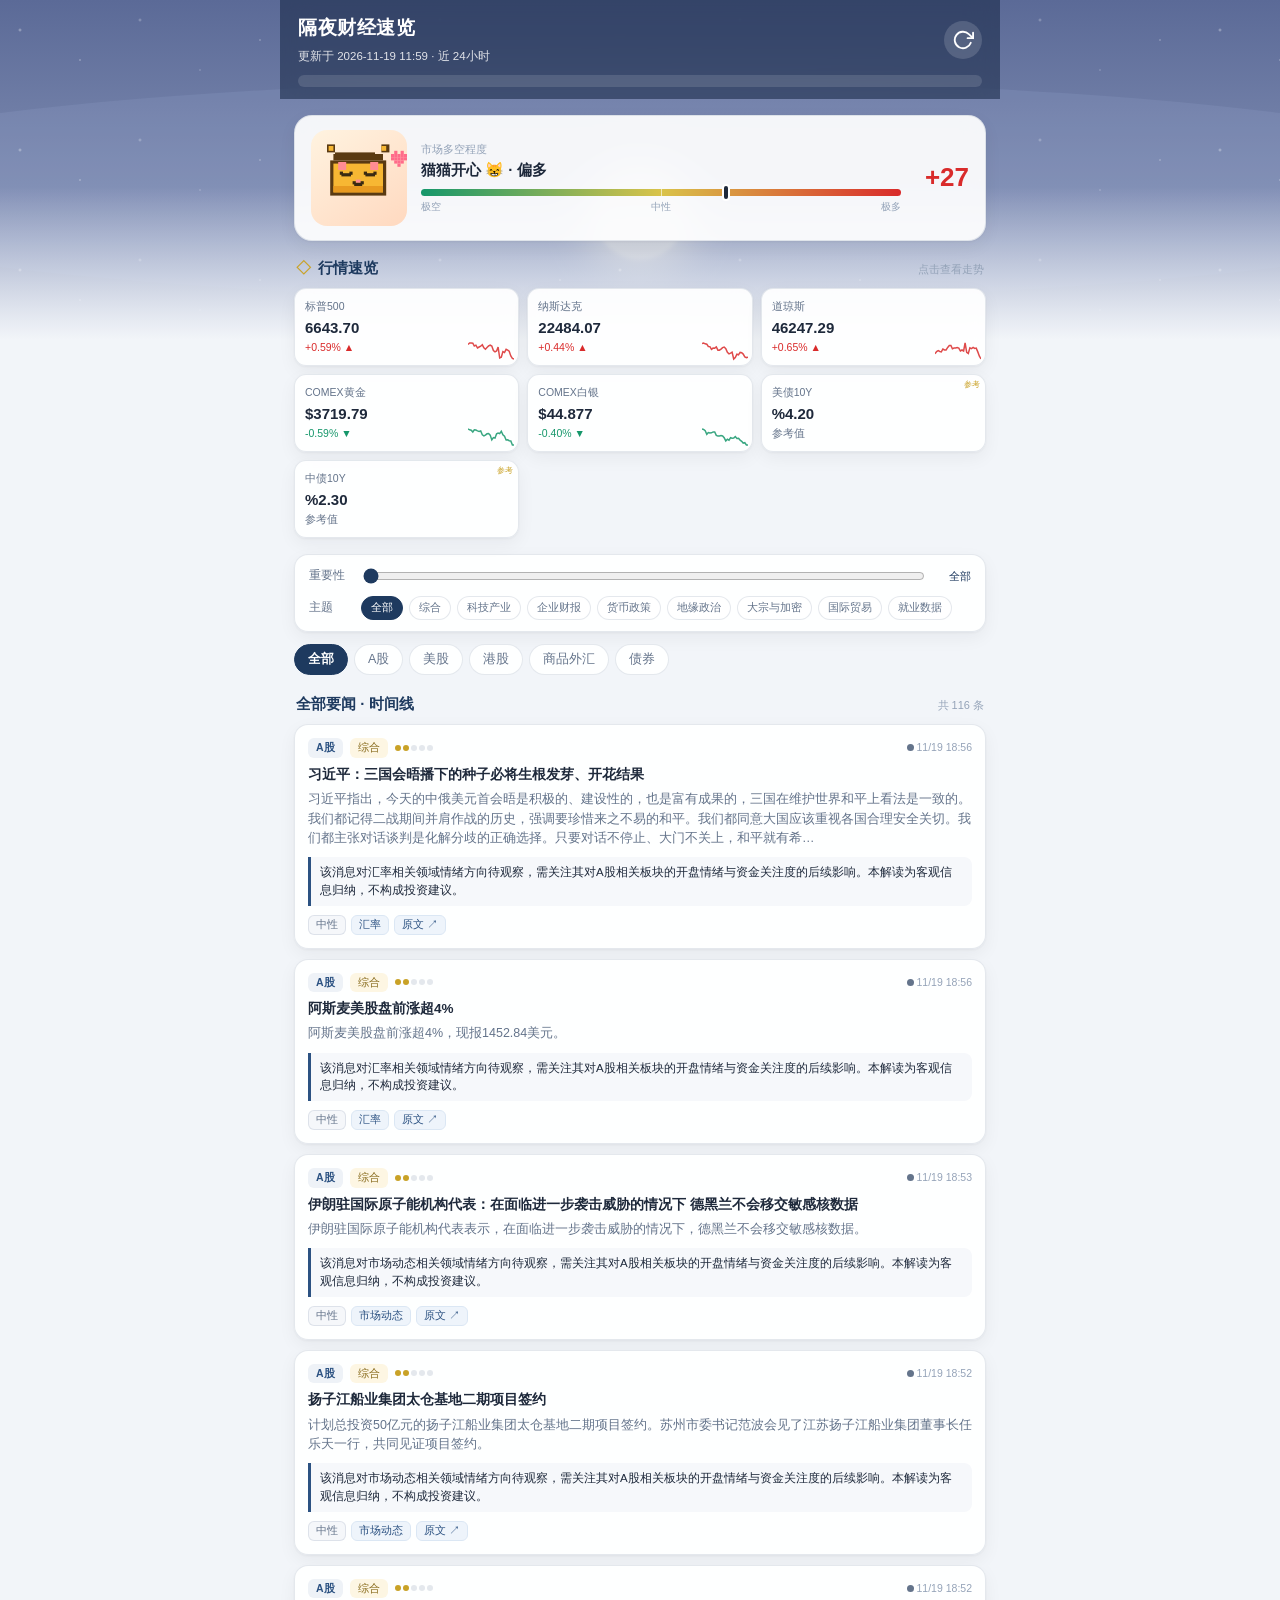
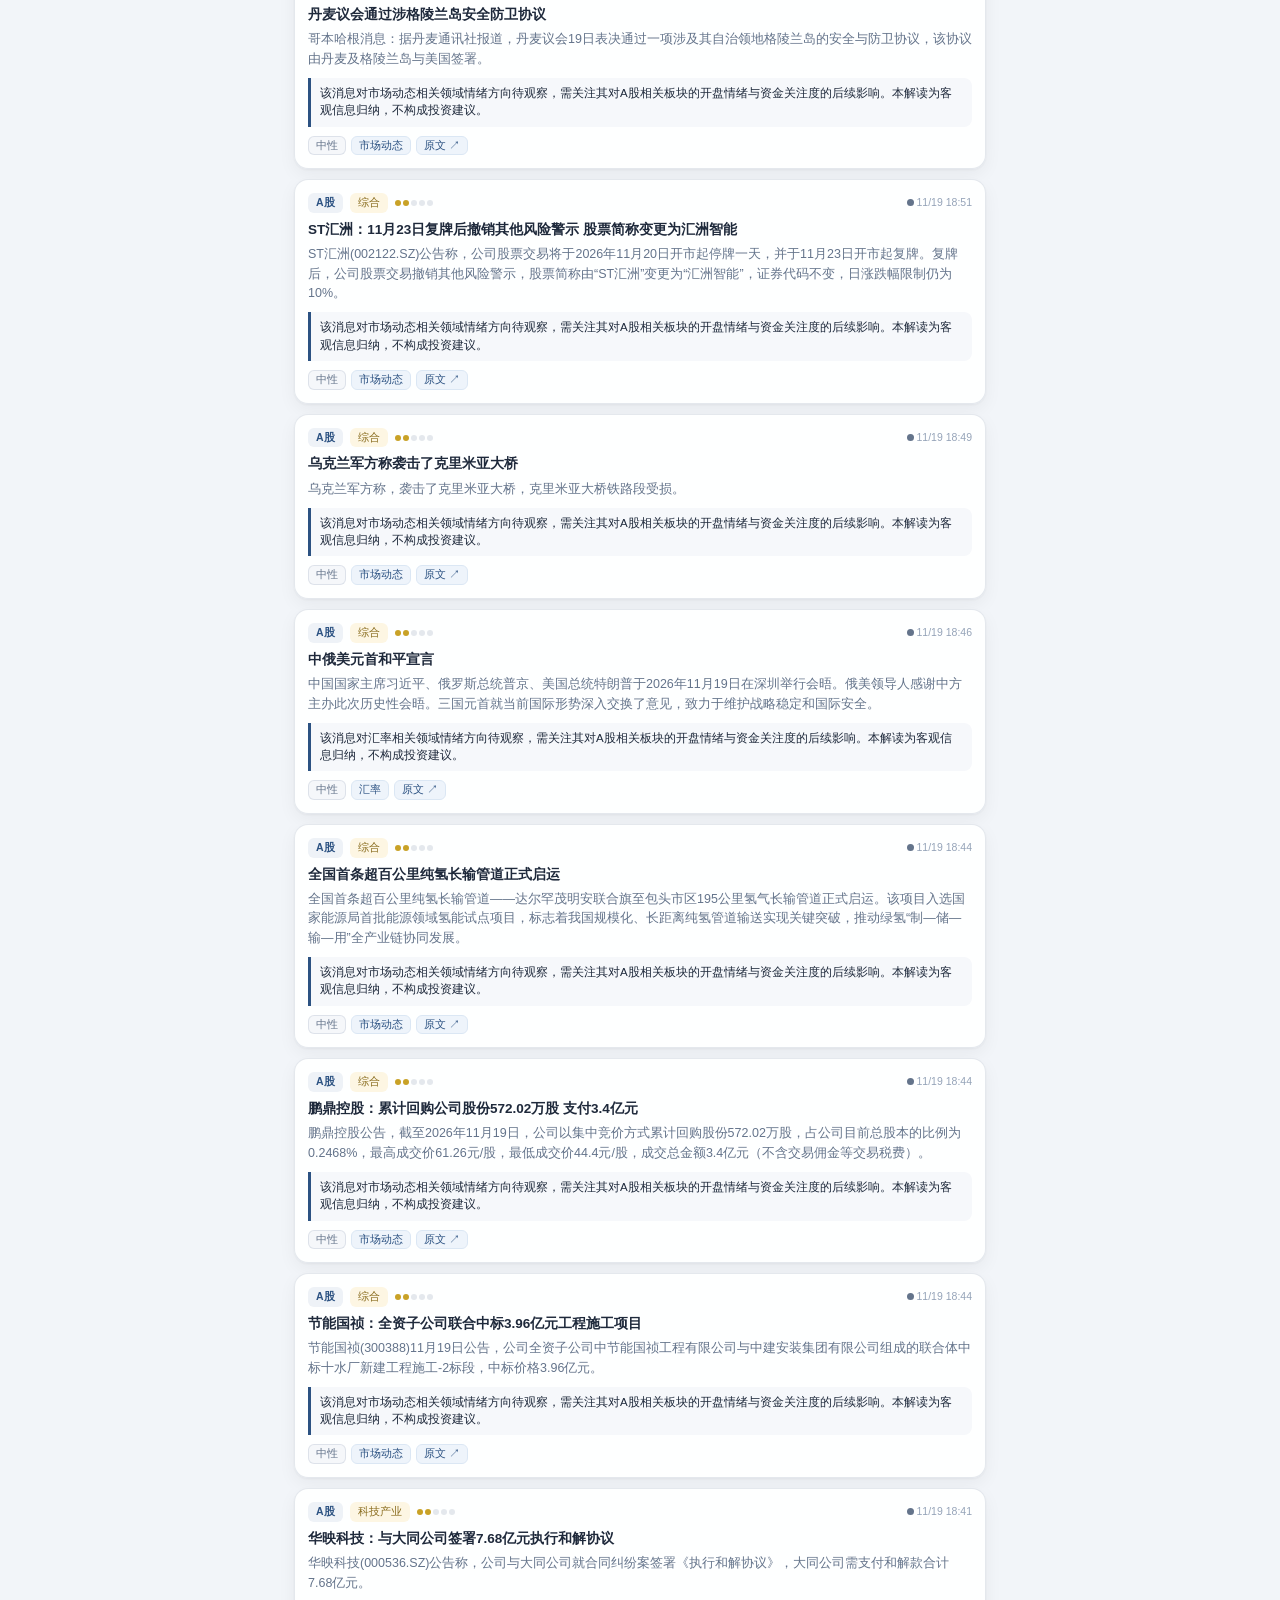
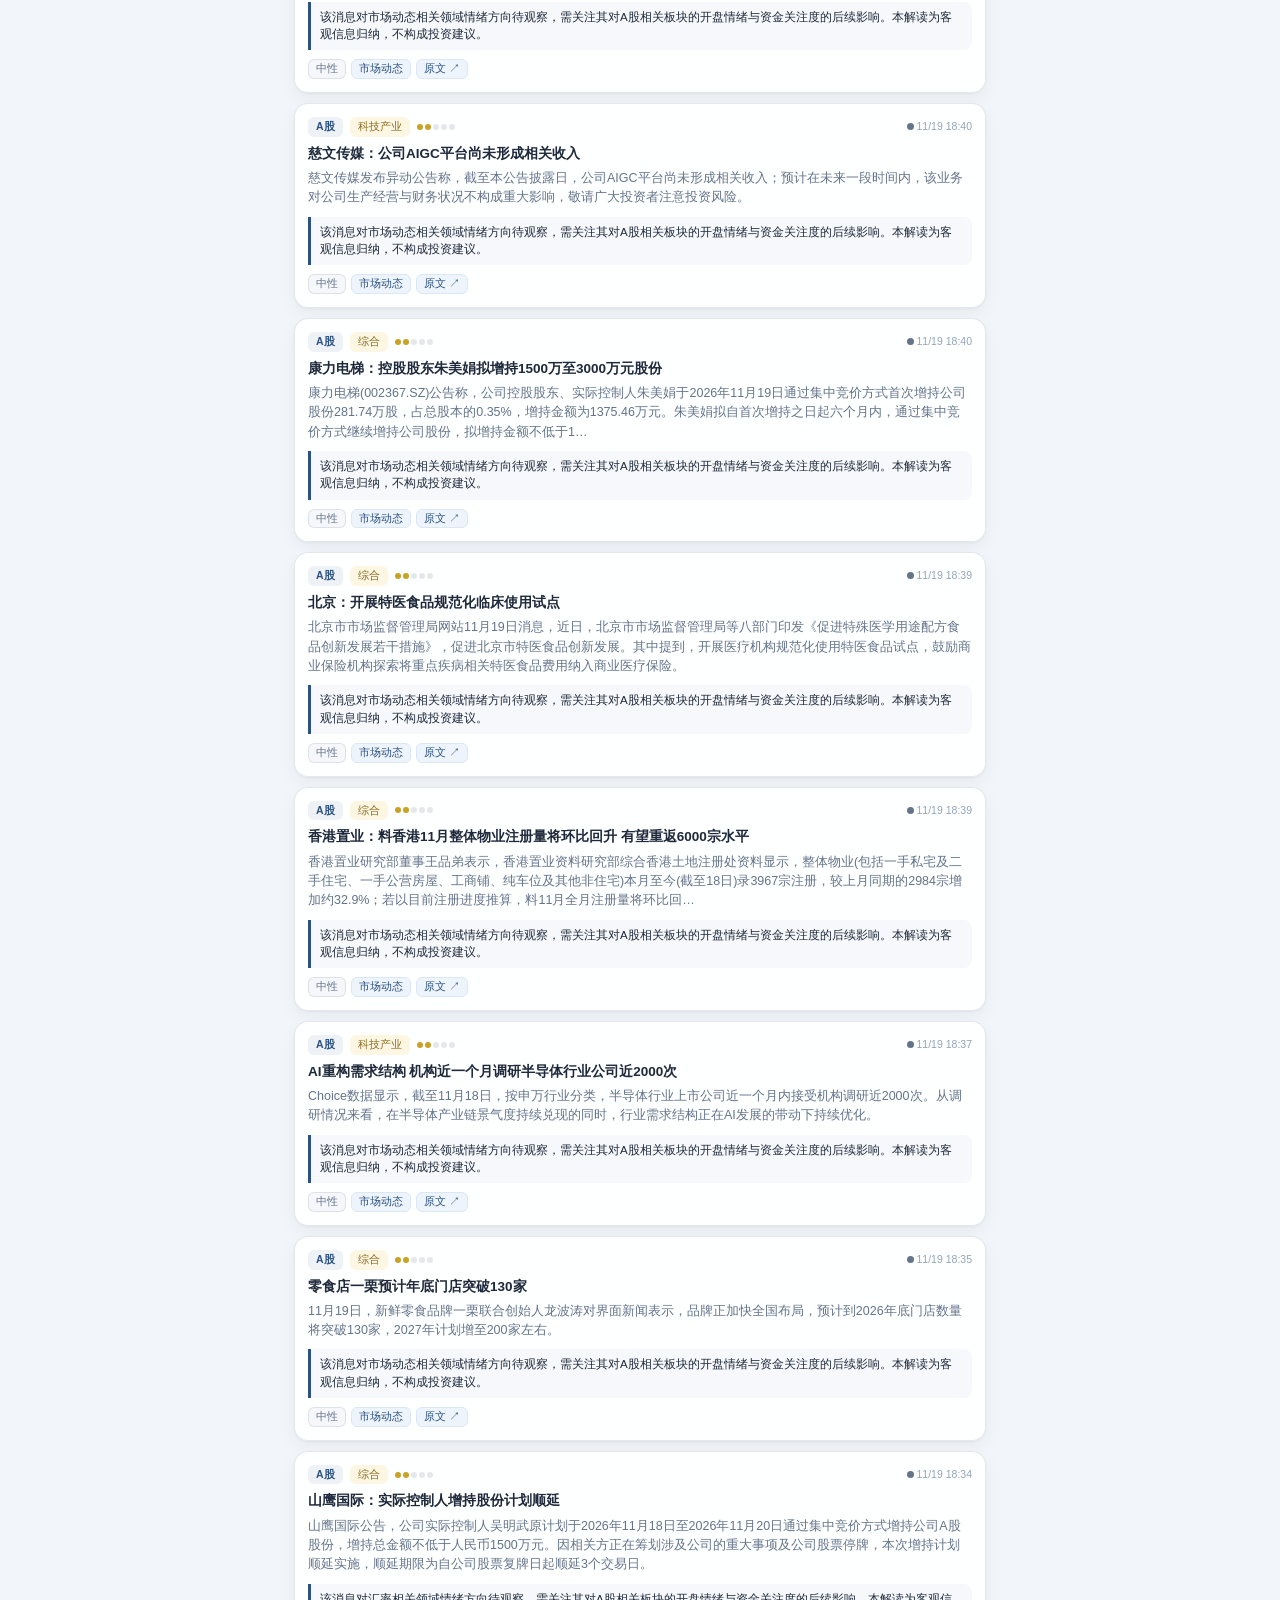
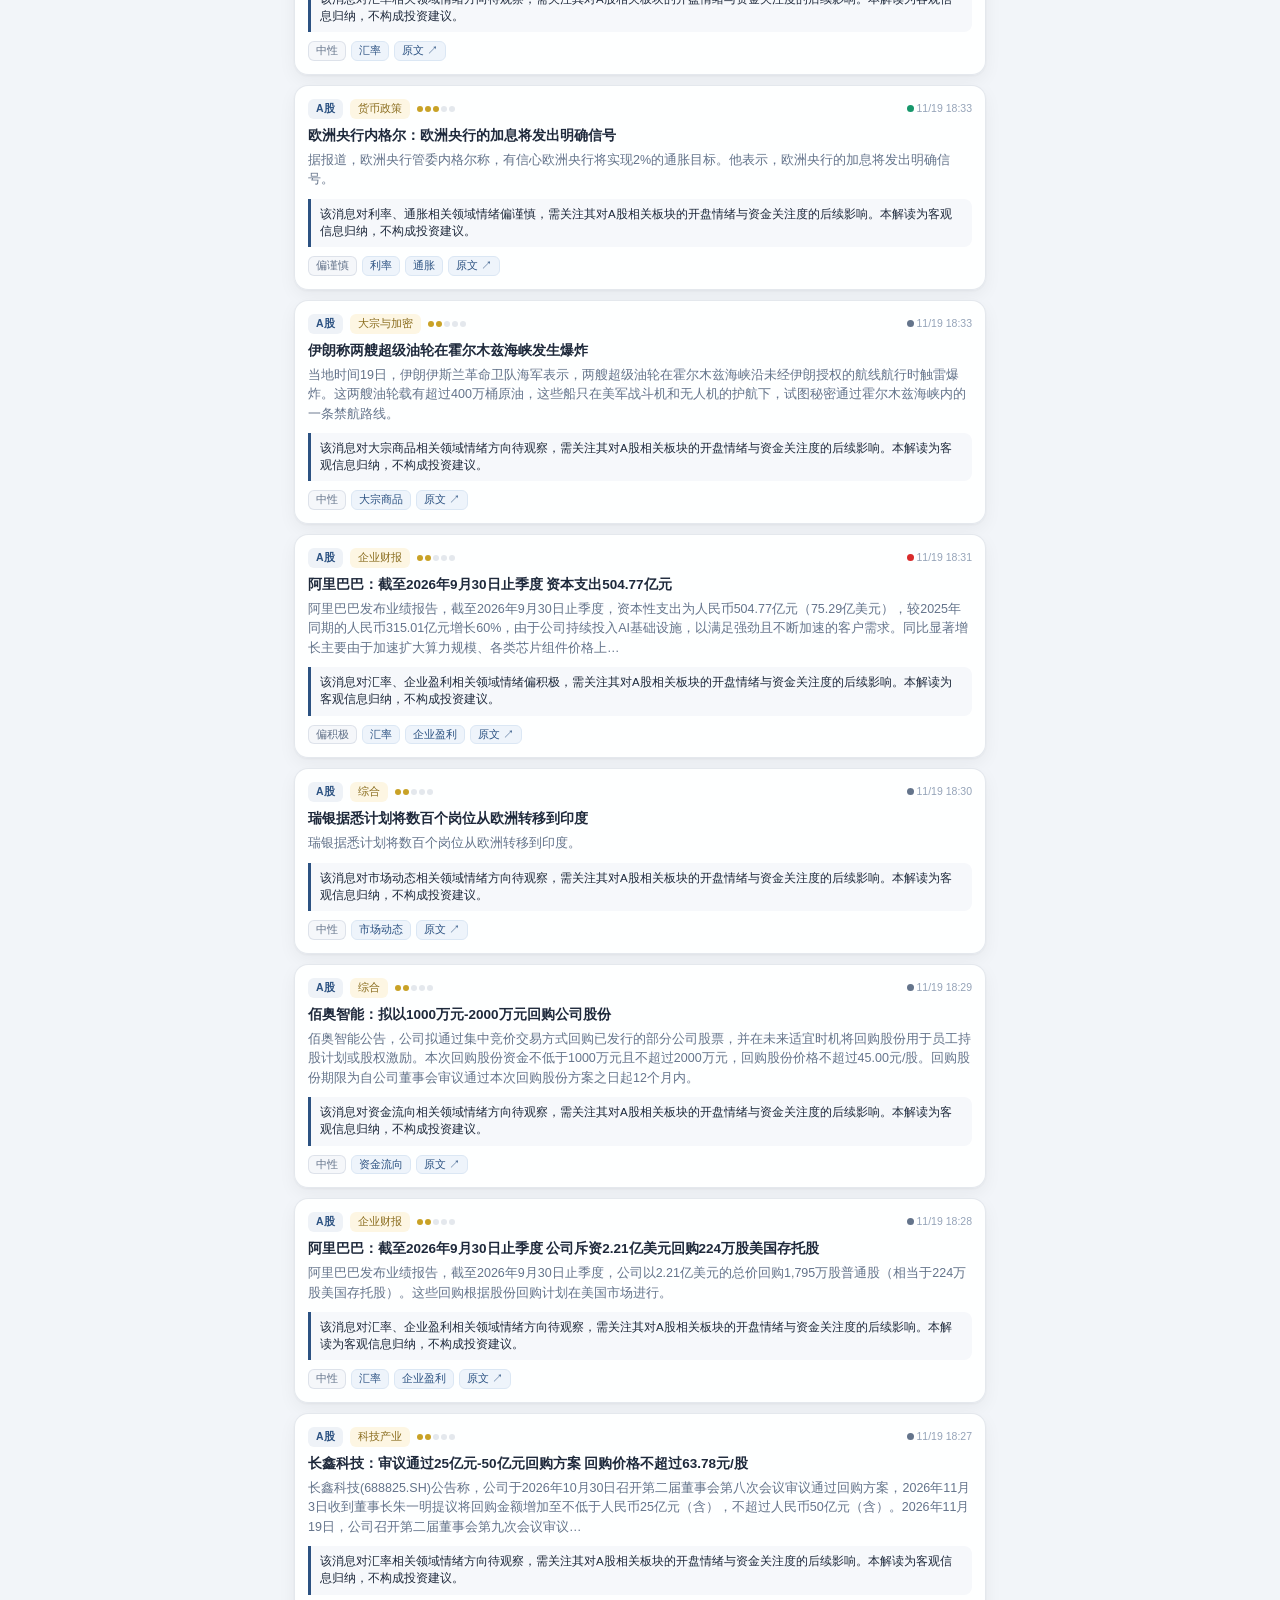
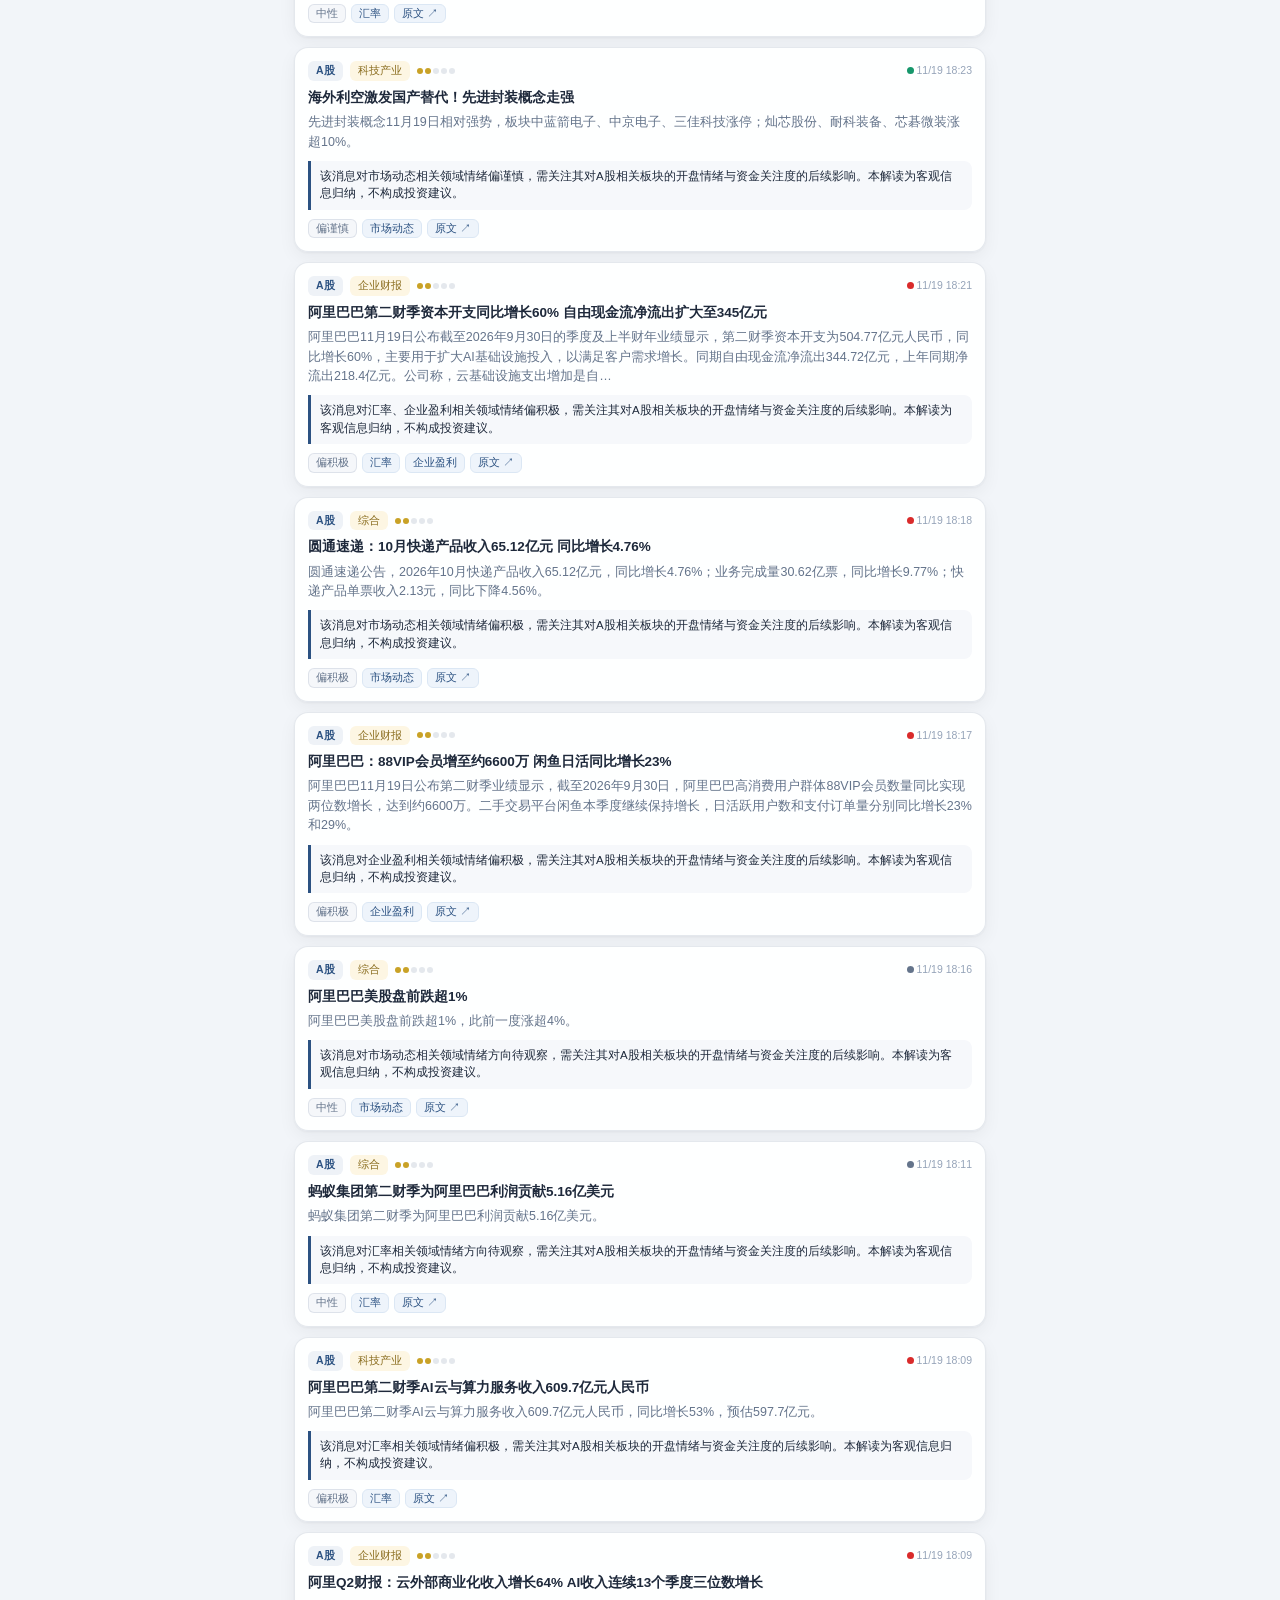
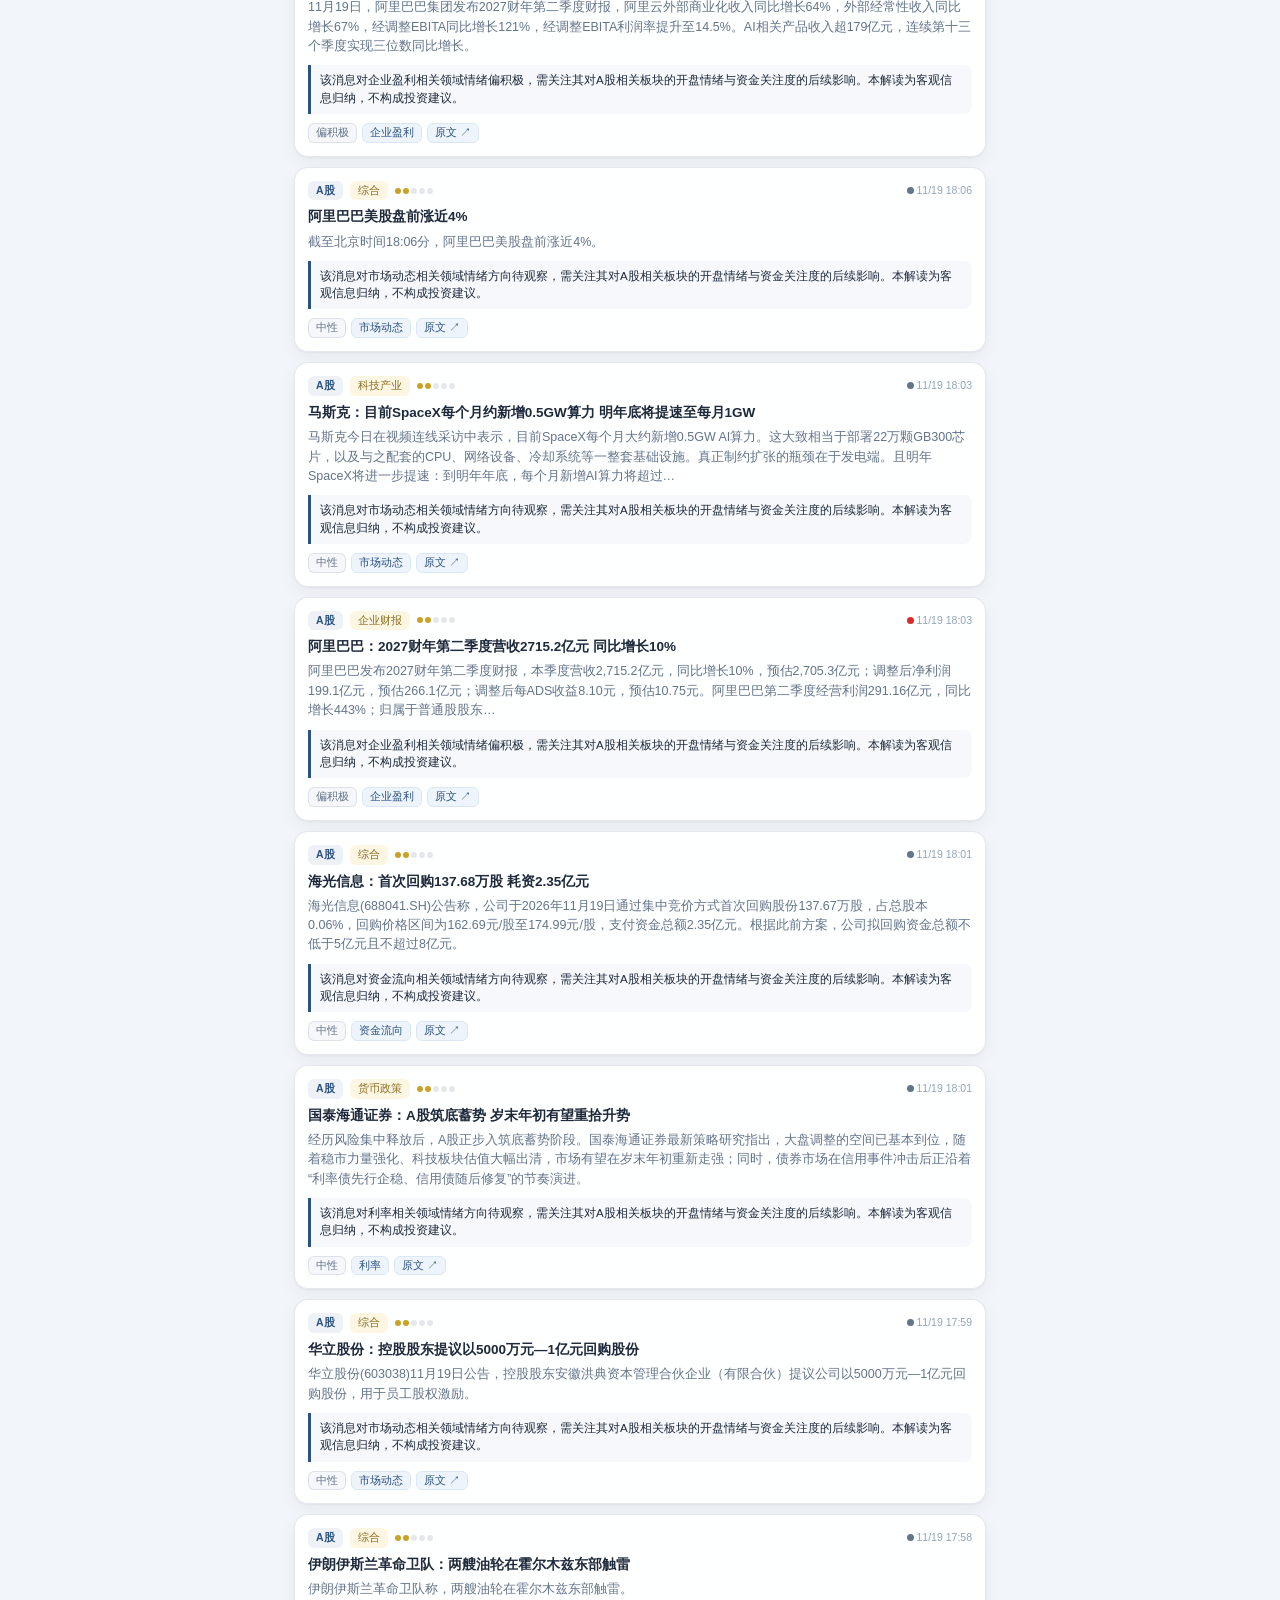
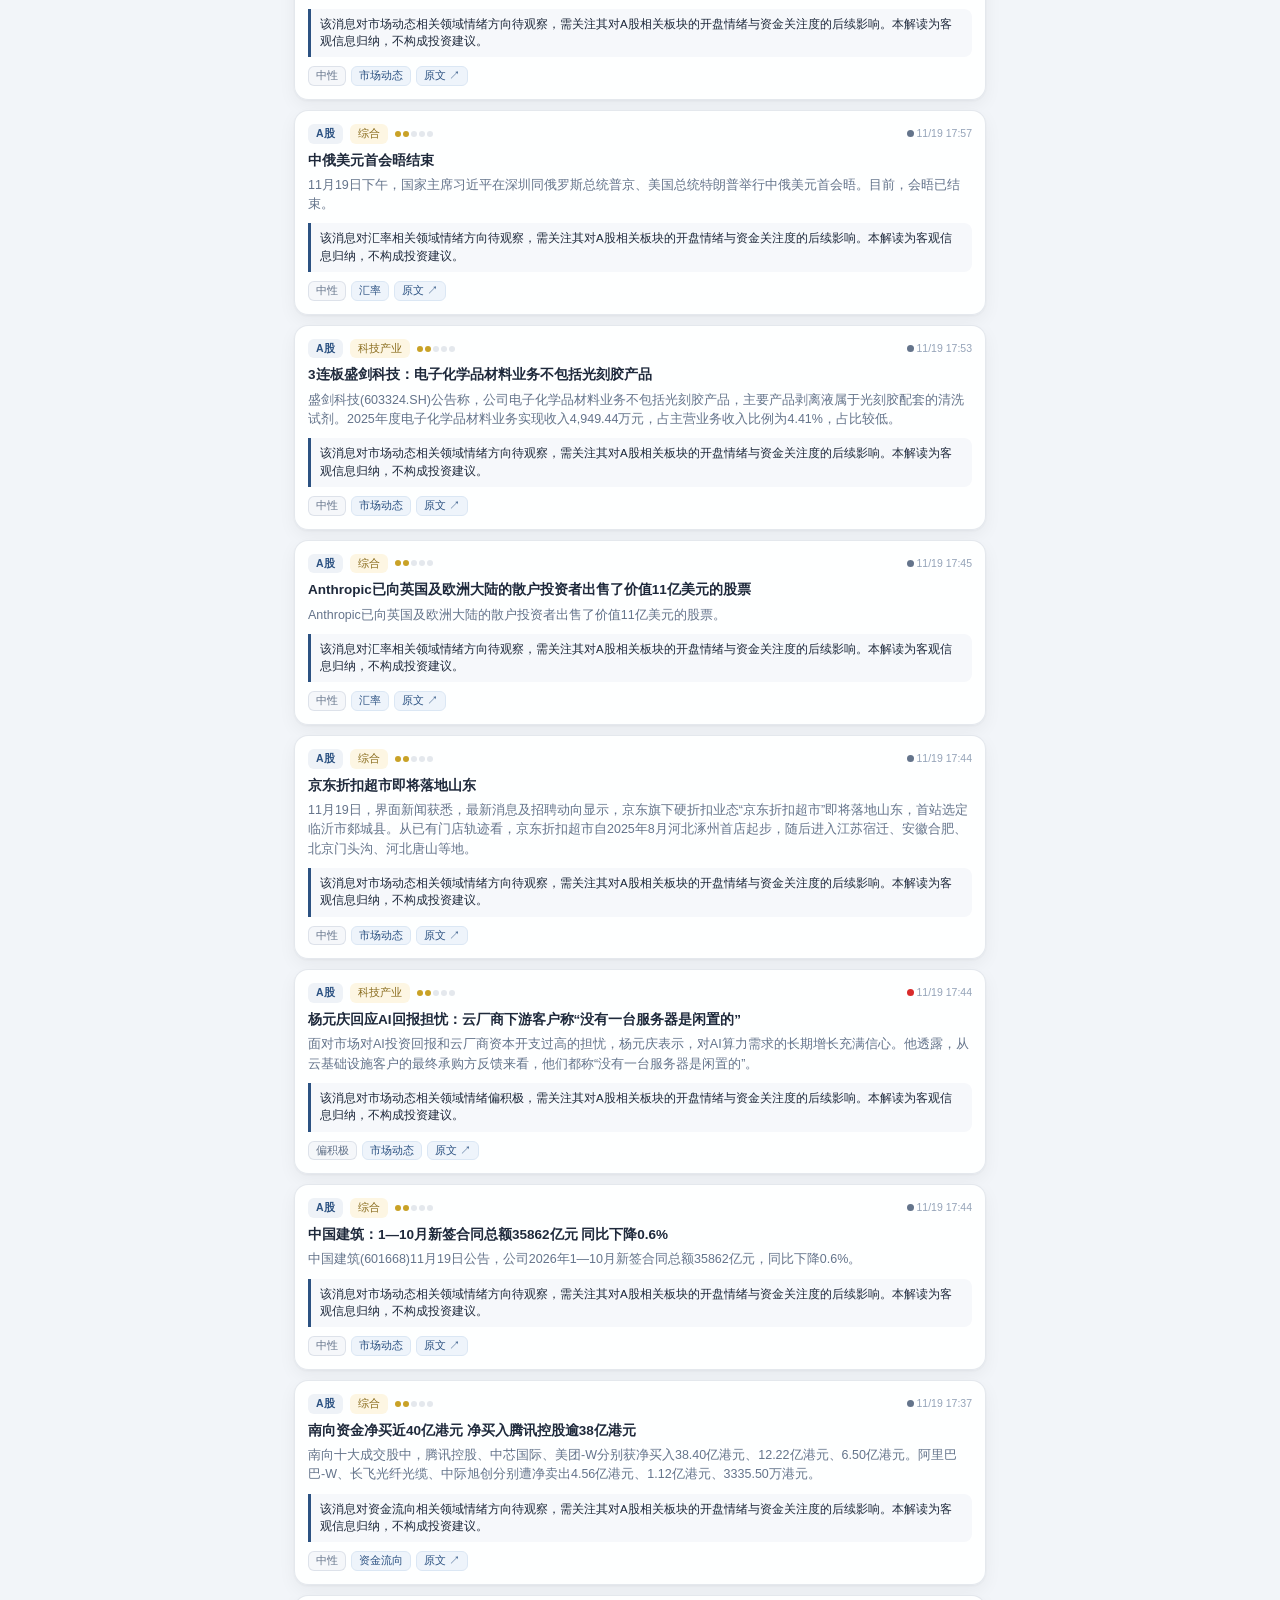
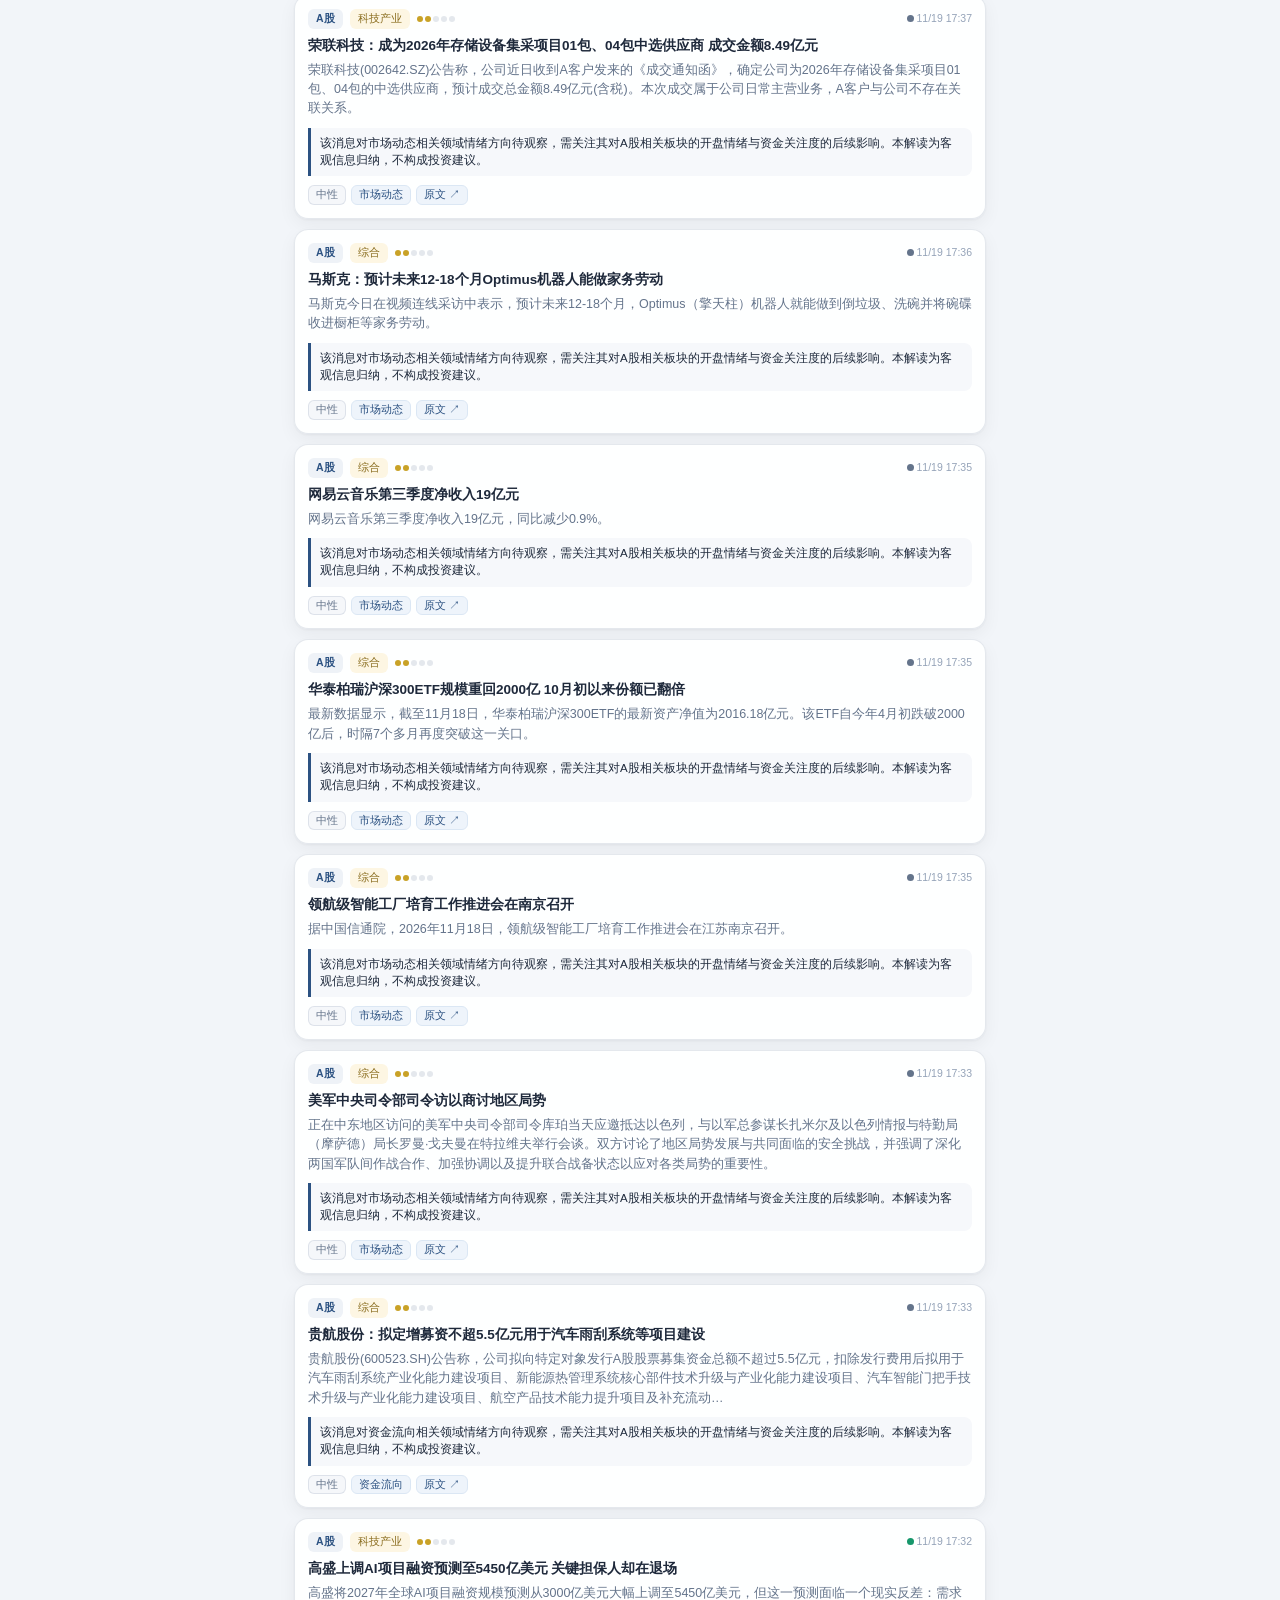
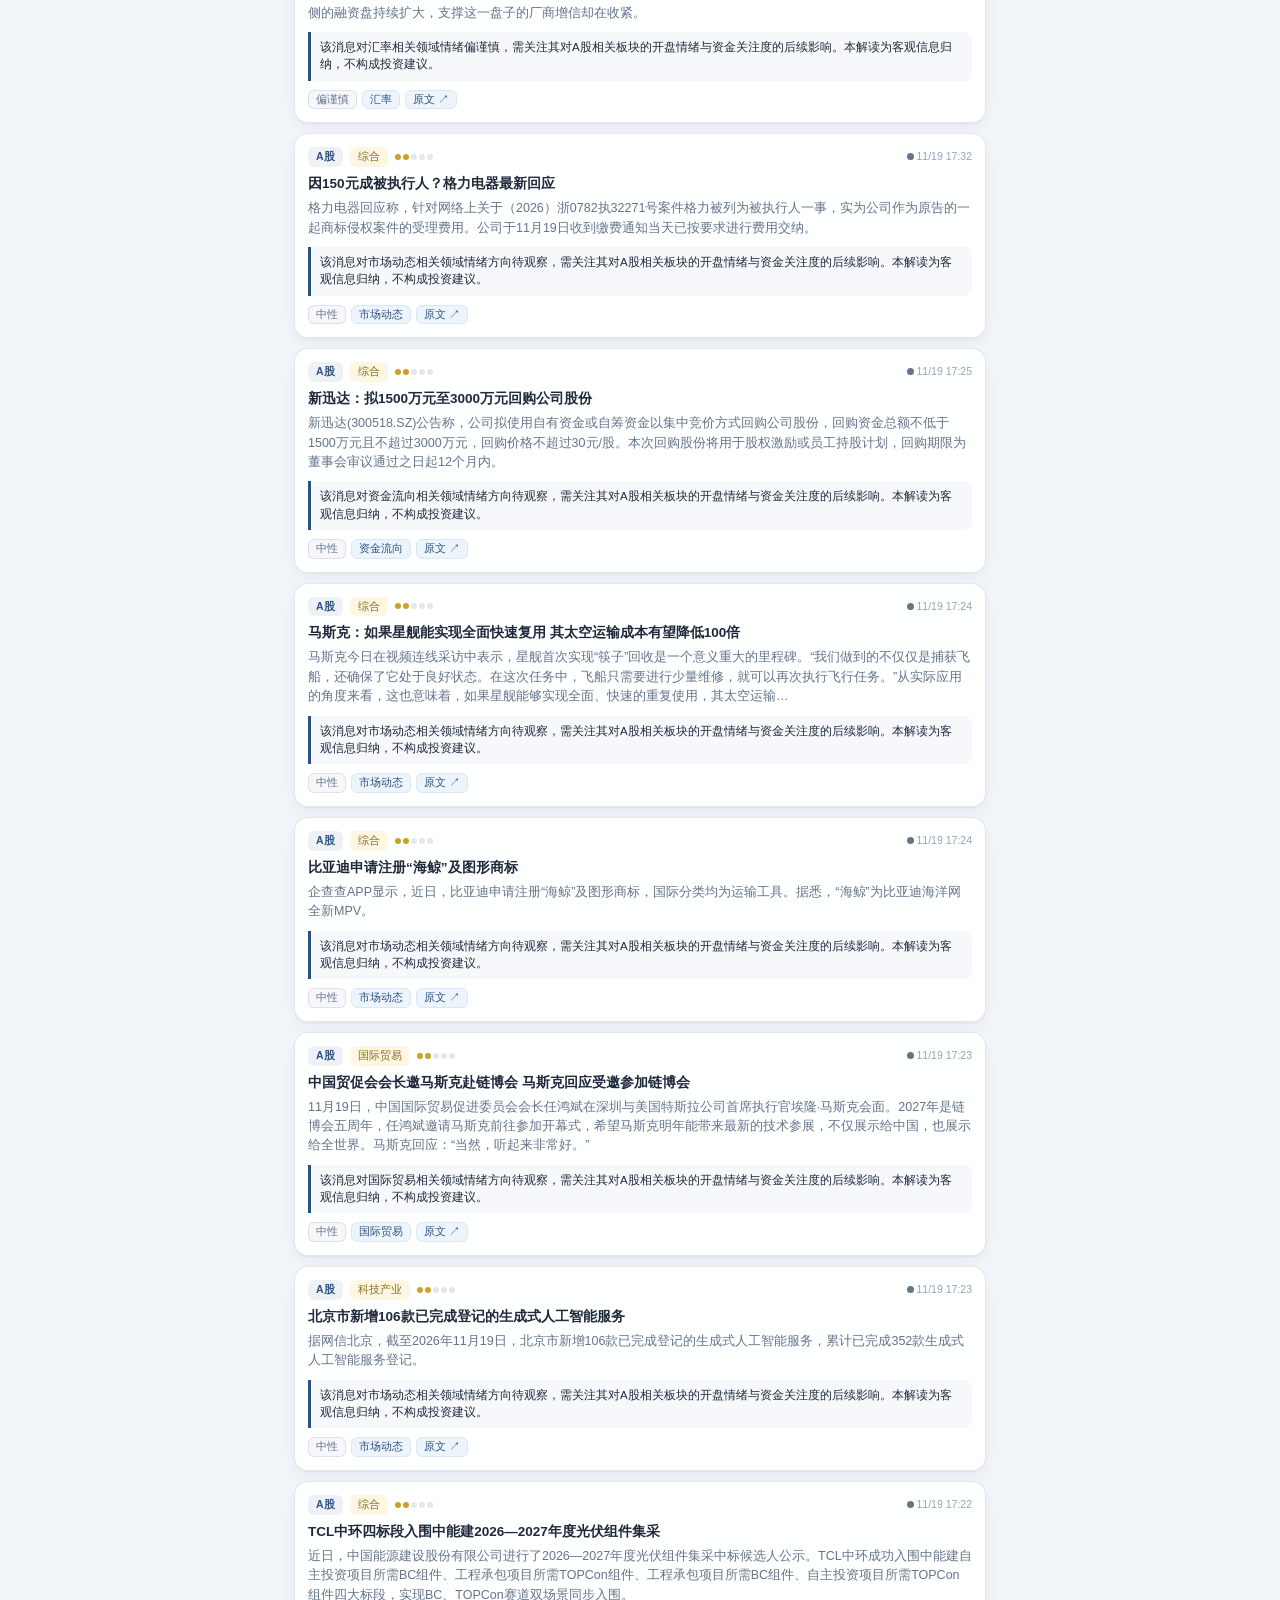
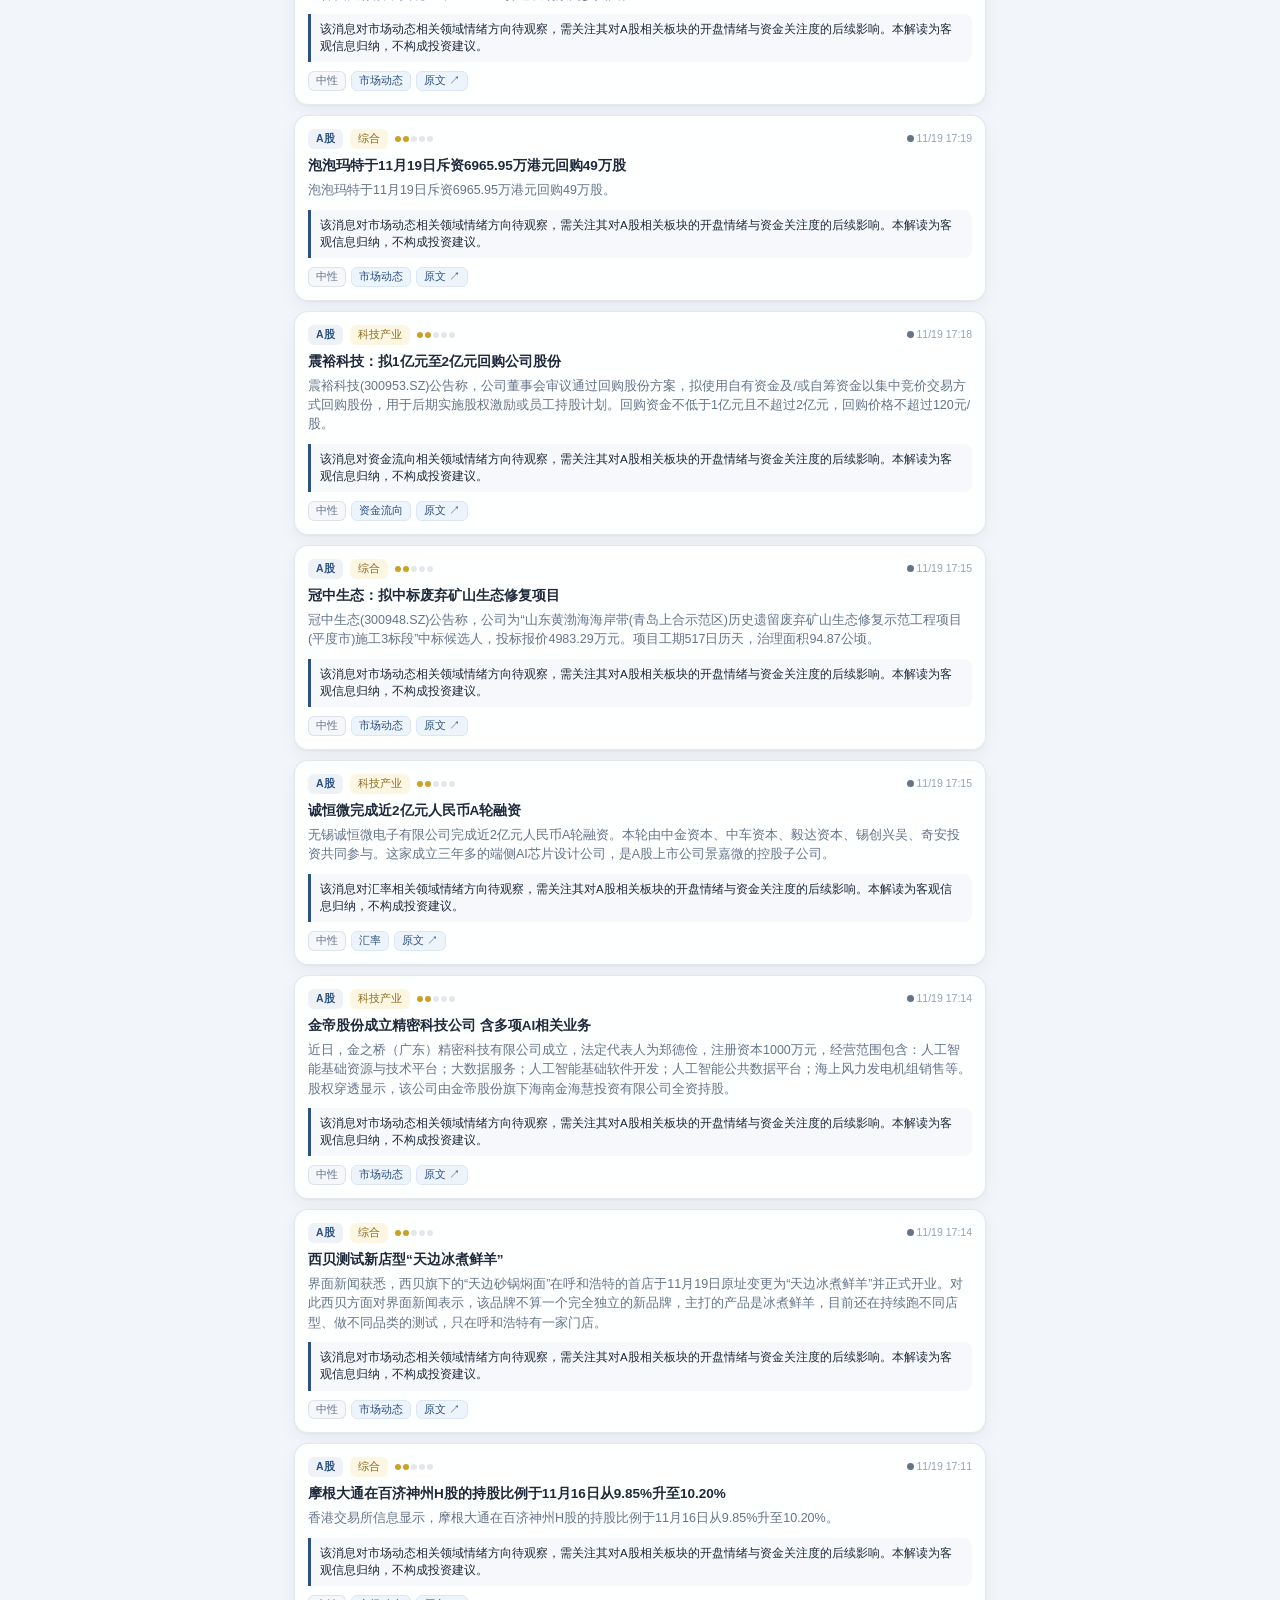
==== commit 70c900ed: "feat: 像素猫猫心情装饰、明亮黄昏背景、精简布局与刷新反馈" ====
--- a/隔夜财经速览-离线版.html
+++ b/隔夜财经速览-离线版.html
@@ -43,7 +43,10 @@
 .app-header { position: sticky; top: 0; z-index: 20; padding: calc(14px + env(safe-area-inset-top)) 18px 12px; color: #fff; background: rgba(20, 38, 66, .55); backdrop-filter: blur(14px); -webkit-backdrop-filter: blur(14px); }
 .header-main { display: flex; align-items: center; justify-content: space-between; }
 .app-title { margin: 0; font-size: 19px; font-weight: 700; letter-spacing: .5px; }
-.app-subtitle { margin: 2px 0 0; font-size: 11.5px; color: rgba(255,255,255,.75); }
+.app-subtitle { margin: 2px 0 0; font-size: 11.5px; color: rgba(255,255,255,.85); cursor: pointer; display: inline-block; transition: color .2s; }
+.app-subtitle:active { color: #fff; }
+.app-subtitle.flash { animation: flashTxt .8s ease; }
+@keyframes flashTxt { 0%,100% { color: rgba(255,255,255,.85); } 30% { color: #ffe08a; text-shadow: 0 0 8px rgba(255,224,138,.8); } }
 .icon-btn { background: rgba(255,255,255,.15); border: none; color: #fff; width: 38px; height: 38px; border-radius: 50%; display: flex; align-items: center; justify-content: center; cursor: pointer; transition: background .2s; }
 .icon-btn:active { background: rgba(255,255,255,.3); }
 .icon-btn.spinning svg { animation: spin .8s linear infinite; }
@@ -54,7 +57,8 @@
 
 /* ---------- Mood hero (猫猫) ---------- */
 .mood-hero { margin: 16px 14px 4px; display: flex; align-items: center; gap: 14px; background: var(--surface); backdrop-filter: blur(10px); border: 1px solid var(--border); border-radius: 18px; padding: 14px 16px; box-shadow: var(--shadow); }
-.cat-box { flex: 0 0 92px; height: 92px; border-radius: 16px; background: linear-gradient(145deg,#fff6da,#ffe6a8); display: flex; align-items: center; justify-content: center; }
+.cat-box { flex: 0 0 96px; height: 96px; border-radius: 16px; background: linear-gradient(145deg,#fff3e0,#ffd9c0); display: flex; align-items: center; justify-content: center; }
+.cat-box svg { image-rendering: pixelated; }
 .mood-info { flex: 1; min-width: 0; }
 .mood-label { font-size: 11px; color: var(--text-3); }
 .mood-cat-mood { font-size: 15px; font-weight: 700; margin: 1px 0 8px; }
@@ -157,11 +161,14 @@
 #chart-canvas { width: 100%; height: 100%; }
 .chart-note { font-size: 11px; color: var(--text-3); margin-top: 6px; min-height: 16px; }
 
-/* ---------- Disclaimer ---------- */
-.disclaimer { margin: 22px 14px 10px; padding: 15px; background: rgba(238,241,245,.85); border-radius: 12px; font-size: 11px; color: var(--text-2); line-height: 1.6; }
-.disclaimer strong { color: var(--text); font-size: 12px; }
-.disclaimer p { margin: 5px 0 0; }
-.foot-note { color: var(--text-3) !important; font-size: 10px !important; }
+/* ---------- 极简页脚 ---------- */
+.foot-min { margin: 18px 14px 6px; text-align: center; font-size: 10px; color: var(--text-3); opacity: .75; }
+
+/* ---------- Toast ---------- */
+.toast { position: fixed; left: 50%; top: 76px; transform: translate(-50%, -12px); z-index: 80;
+  background: rgba(30,42,66,.92); color: #fff; font-size: 12.5px; padding: 9px 18px; border-radius: 20px;
+  box-shadow: 0 6px 20px rgba(0,0,0,.18); opacity: 0; pointer-events: none; transition: opacity .25s, transform .25s; white-space: nowrap; }
+.toast.show { opacity: 1; transform: translate(-50%, 0); }
 
 /* ---------- Pull ---------- */
 .pull-indicator { position: fixed; top: -50px; left: 0; right: 0; text-align: center; font-size: 12px; color: #fff; background: var(--primary); padding: 10px; transition: top .2s; z-index: 60; }
@@ -187,7 +194,7 @@
     <div class="header-main">
       <div>
         <h1 class="app-title">隔夜财经速览</h1>
-        <p class="app-subtitle" id="update-time">正在加载...</p>
+        <p class="app-subtitle" id="update-time" title="点击刷新">正在加载...</p>
       </div>
       <button id="refresh-btn" class="icon-btn" aria-label="刷新数据" title="刷新数据">
         <svg viewBox="0 0 24 24" width="22" height="22" fill="none" stroke="currentColor" stroke-width="2" stroke-linecap="round" stroke-linejoin="round">
@@ -203,7 +210,7 @@
     <!-- 猫猫心情 + 多空程度 -->
     <section class="mood-hero" id="mood-hero">
       <div class="cat-box" id="cat-box">
-        <svg id="cat-svg" viewBox="0 0 120 120" width="92" height="92" aria-label="市场心情猫猫"></svg>
+        <svg id="cat-svg" viewBox="0 0 120 120" width="96" height="96" aria-label="市场心情猫猫"></svg>
       </div>
       <div class="mood-info">
         <div class="mood-label" id="mood-label">市场情绪</div>
@@ -228,15 +235,6 @@
       <div class="quotes-grid" id="quotes-grid"></div>
     </section>
 
-    <!-- 隔夜要点速览 -->
-    <section class="section" id="top-section">
-      <div class="section-head">
-        <h2 class="section-title"><span class="sec-icon">✦</span> 隔夜要点</h2>
-        <span class="hint-text" id="top-count"></span>
-      </div>
-      <div id="top-picks" class="top-picks"></div>
-    </section>
-
     <!-- 筛选控制 -->
     <section class="filter-bar" id="filter-bar">
       <div class="filter-row">
@@ -269,11 +267,9 @@
       <div id="feed" class="feed"></div>
     </section>
 
-    <!-- 免责声明 -->
-    <footer class="disclaimer">
-      <strong>免责声明</strong>
-      <p>本应用仅汇总公开新闻并提供客观影响分析，不构成任何投资建议或要约。数据来自第三方，可能存在延迟或误差；市场有风险，决策请自主判断并核对原文。行情中的"参考值"为静态参考，不代表实时价格。</p>
-      <p class="foot-note">数据来源：新浪财经、东方财富、Google News、CNBC、MarketWatch、美联储等公开渠道</p>
+    <!-- 页脚（极简） -->
+    <footer class="foot-min">
+      公开信息整理，仅供参考 · 不构成投资建议 · 市场有风险
     </footer>
   </main>
 
@@ -2990,22 +2986,22 @@
     var h = new Date().getHours() + new Date().getMinutes() / 60;
     var sky = $('sky-bg'), sun = $('sky-sun'), stars = $('sky-stars'), horizon = document.querySelector('.sky-horizon');
     var top, bottom, horizonColor, sunColor, sunTop, starOpacity;
-    if (h >= 6 && h < 9) {          // 黎明
+    // 统一走明亮温暖的「黄昏感」色调，整体提亮，弱化黑夜的沉闷
+    if (h >= 6 && h < 9) {          // 黎明：暖粉金
       var t = (h - 6) / 3;
-      top = mix([58, 74, 122], [126, 168, 214], t);
-      bottom = mix([247, 196, 150], [244, 224, 196], t);
-      horizonColor = 'rgba(255,190,120,.55)'; sunColor = '#ffd28a'; sunTop = 150 - t * 40; starOpacity = 0.25 * (1 - t);
-    } else if (h >= 9 && h < 16) {   // 白天
-      top = '#7fb0e0'; bottom = '#eaf3fb'; horizonColor = 'rgba(255,255,255,.4)'; sunColor = '#fff3c4'; sunTop = 42; starOpacity = 0;
-    } else if (h >= 16 && h < 19) {  // 黄昏
+      top = mix([176, 168, 214], [150, 196, 232], t);
+      bottom = mix([255, 210, 180], [255, 226, 200], t);
+      horizonColor = 'rgba(255,190,150,.6)'; sunColor = '#ffe0a8'; sunTop = 140 - t * 50; starOpacity = 0.12 * (1 - t);
+    } else if (h >= 9 && h < 16) {   // 白天：明亮暖蓝
+      top = '#a8cdee'; bottom = '#f3f7fb'; horizonColor = 'rgba(255,235,210,.45)'; sunColor = '#fff6d8'; sunTop = 40; starOpacity = 0;
+    } else if (h >= 16 && h < 19) {  // 黄昏：明亮橙粉紫（主基调）
       var t2 = (h - 16) / 3;
-      top = mix([104, 138, 186], [52, 60, 110], t2);
-      bottom = mix([250, 200, 150], [214, 138, 120], t2);
-      horizonColor = 'rgba(255,140,90,.55)'; sunColor = '#ff9d6b'; sunTop = 90 + t2 * 70; starOpacity = t2 * 0.3;
-    } else {                          // 夜晚
-      top = '#1a2b4a'; bottom = '#3b4a6b'; horizonColor = 'rgba(90,110,160,.35)'; sunColor = '#e8eef8'; sunTop = 200; starOpacity = 0.75;
-      // 夜晚不显示太阳（当作月亮也行，这里隐藏）
-      sun.style.opacity = '0.25';
+      top = mix([168, 150, 210], [196, 138, 186], t2);
+      bottom = mix([255, 214, 170], [255, 186, 168], t2);
+      horizonColor = 'rgba(255,150,110,.6)'; sunColor = '#ffb27a'; sunTop = 80 + t2 * 55; starOpacity = t2 * 0.18;
+    } else {                          // 夜晚：柔和蓝紫，仍保留微光但不压抑
+      top = '#5b6a97'; bottom = '#98a4c4'; horizonColor = 'rgba(150,165,205,.4)'; sunColor = '#f4f0e0'; sunTop = 170; starOpacity = 0.5;
+      sun.style.opacity = '0.45';
     }
     if (h >= 6 && h < 19) sun.style.opacity = '1';
     var grad = 'linear-gradient(to bottom, ' + (typeof top === 'string' ? top : rgb(top)) + ', ' + (typeof bottom === 'string' ? bottom : rgb(bottom)) + ')';
@@ -3019,37 +3015,74 @@
   function mix(a, b, t) { return [0, 1, 2].map(function (i) { return Math.round(a[i] + (b[i] - a[i]) * t); }); }
   function rgb(a) { return 'rgb(' + a[0] + ',' + a[1] + ',' + a[2] + ')'; }
 
-  // ---------- 猫猫 SVG ----------
+  // ---------- 像素猫猫 SVG ----------
+  // 用像素方块网格绘制猫头，心情不同则表情与装饰不同
   function renderCat(cat) {
-    var eyes, mouth, extra = '';
-    var face = '#FFD95E', line = '#8a6d1f', blush = 'rgba(230,120,120,.4)';
-    if (cat === 'bull') {           // 起飞：星星眼 + 大笑
-      eyes = '<path d="M38 52 l4 -7 4 7 -4 7z" fill="#fff" stroke="' + line + '"/><path d="M74 52 l4 -7 4 7 -4 7z" fill="#fff" stroke="' + line + '"/>';
-      mouth = '<path d="M50 70 q10 12 20 0" fill="none" stroke="' + line + '" stroke-width="2.5" stroke-linecap="round"/>';
-      extra = '<text x="98" y="30" font-size="16">✦</text><text x="18" y="40" font-size="12">✦</text>';
-    } else if (cat === 'happy') {   // 开心：眯眼笑
-      eyes = '<path d="M36 52 q6 -8 12 0" fill="none" stroke="' + line + '" stroke-width="2.5" stroke-linecap="round"/><path d="M72 52 q6 -8 12 0" fill="none" stroke="' + line + '" stroke-width="2.5" stroke-linecap="round"/>';
-      mouth = '<path d="M52 68 q8 9 16 0" fill="none" stroke="' + line + '" stroke-width="2.5" stroke-linecap="round"/>';
-    } else if (cat === 'worried') { // 担忧：耷拉眼 + 波浪嘴
-      eyes = '<path d="M36 52 q6 6 12 0" fill="none" stroke="' + line + '" stroke-width="2.5" stroke-linecap="round"/><path d="M72 52 q6 6 12 0" fill="none" stroke="' + line + '" stroke-width="2.5" stroke-linecap="round"/>';
-      mouth = '<path d="M53 72 q7 -6 14 0" fill="none" stroke="' + line + '" stroke-width="2.5" stroke-linecap="round"/>';
-    } else if (cat === 'bear') {    // 抱头：X眼 + 大开口 + 汗
-      eyes = '<path d="M36 48 l12 10 M48 48 l-12 10 M72 48 l12 10 M84 48 l-12 10" stroke="' + line + '" stroke-width="2.5" stroke-linecap="round"/>';
-      mouth = '<ellipse cx="60" cy="74" rx="8" ry="7" fill="#7a4a3a"/>';
-      extra = '<path d="M92 44 q4 6 0 10 q-4 -4 0 -10z" fill="#9ec8f0"/>';
-    } else {                        // calm 淡定
-      eyes = '<circle cx="42" cy="52" r="3" fill="' + line + '"/><circle cx="78" cy="52" r="3" fill="' + line + '"/>';
-      mouth = '<path d="M54 68 h12" stroke="' + line + '" stroke-width="2.5" stroke-linecap="round"/>';
+    var face = '#F7B733', faceDark = '#E89A20', outline = '#5A3A12', pink = '#FF8C94', ink = '#3A2A12';
+    var px = function (x, y, w, h, fill) {
+      return '<rect x="' + x + '" y="' + y + '" width="' + w + '" height="' + h + '" fill="' + fill + '"/>';
+    };
+
+    // 基础猫头（像素块，单位 px，画布 120x120）
+    var base =
+      // 耳朵
+      px(20, 18, 10, 10, outline) + px(30, 28, 50, 6, outline) +
+      px(22, 20, 6, 6, face) + px(88, 18, 10, 10, outline) + px(88, 20, 6, 6, face) +
+      // 头部主体（轮廓 + 脸）
+      px(28, 30, 62, 8, outline) +
+      px(24, 38, 70, 44, outline) +
+      px(28, 42, 62, 36, face) +
+      // 脸颊阴影
+      px(28, 70, 62, 8, faceDark) +
+      // 内耳
+      px(34, 40, 10, 10, pink) + px(74, 40, 10, 10, pink);
+
+    var eyes = '', mouth = '', decor = '';
+    if (cat === 'bull') {           // 极多：星星眼 + 大笑 + 爱心
+      eyes = px(40, 52, 8, 8, '#FFF') + px(42, 54, 4, 4, '#FFD400') +
+             px(70, 52, 8, 8, '#FFF') + px(72, 54, 4, 4, '#FFD400');
+      mouth = px(52, 66, 14, 6, ink) + px(56, 72, 6, 4, '#E8536B');
+      // 爱心装饰（右上）
+      decor = heart(100, 20, '#FF4D6D') + heart(16, 44, '#FF7A99');
+    } else if (cat === 'happy') {   // 偏多：弯眼笑 + 小爱心
+      eyes = px(38, 54, 12, 4, ink) + px(36, 52, 4, 4, ink) + px(48, 52, 4, 4, ink) +
+             px(68, 54, 12, 4, ink) + px(66, 52, 4, 4, ink) + px(78, 52, 4, 4, ink);
+      mouth = px(54, 66, 10, 4, ink) + px(52, 64, 4, 4, ink) + px(62, 64, 4, 4, ink);
+      decor = heart(100, 26, '#FF6B8A');
+    } else if (cat === 'worried') { // 偏空：耷拉眼 + 波浪嘴 + 汗滴
+      eyes = px(38, 56, 12, 4, ink) + px(38, 52, 4, 4, ink) + px(46, 52, 4, 4, ink) +
+             px(68, 56, 12, 4, ink) + px(68, 52, 4, 4, ink) + px(76, 52, 4, 4, ink);
+      mouth = px(52, 68, 6, 3, ink) + px(58, 66, 6, 3, ink) + px(64, 68, 6, 3, ink);
+      decor = px(96, 40, 5, 9, '#7EC8E3') + px(95, 49, 7, 3, '#7EC8E3'); // 汗滴
+    } else if (cat === 'bear') {    // 极空：X眼 + 大开口 + 毒药
+      eyes = px(38, 50, 4, 4, ink) + px(42, 54, 4, 4, ink) + px(46, 58, 4, 4, ink) + px(42, 62, 4, 4, ink) + px(38, 58, 4, 4, ink) +
+             px(68, 50, 4, 4, ink) + px(72, 54, 4, 4, ink) + px(76, 58, 4, 4, ink) + px(72, 62, 4, 4, ink) + px(68, 58, 4, 4, ink);
+      mouth = px(52, 66, 14, 10, '#5A3A12') + px(54, 68, 10, 6, '#2A1A0A');
+      decor = poison(98, 26);       // 毒药瓶
+    } else {                        // calm 淡定：圆眼 + 一字嘴
+      eyes = px(40, 54, 6, 6, ink) + px(72, 54, 6, 6, ink);
+      mouth = px(54, 68, 10, 3, ink);
     }
-    $('cat-svg').innerHTML =
-      '<path d="M28 44 L24 18 L46 32 Z" fill="' + face + '" stroke="' + line + '" stroke-width="2"/>' +
-      '<path d="M92 44 L96 18 L74 32 Z" fill="' + face + '" stroke="' + line + '" stroke-width="2"/>' +
-      '<circle cx="60" cy="60" r="38" fill="' + face + '" stroke="' + line + '" stroke-width="2"/>' +
-      '<ellipse cx="36" cy="64" rx="7" ry="4" fill="' + blush + '"/><ellipse cx="84" cy="64" rx="7" ry="4" fill="' + blush + '"/>' +
-      '<path d="M56 62 l4 4 4 -4 z" fill="#e08a7a"/>' +
-      eyes + mouth +
-      '<path d="M34 62 l-12 -4 M34 68 l-12 2 M86 62 l12 -4 M86 68 l12 2" stroke="' + line + '" stroke-width="1.5" stroke-linecap="round"/>' +
-      extra;
+    // 鼻子
+    var nose = px(56, 62, 6, 4, pink);
+    $('cat-svg').innerHTML = base + eyes + nose + mouth + decor;
+  }
+
+  // 像素爱心
+  function heart(x, y, color) {
+    var p = function (dx, dy) { return '<rect x="' + (x + dx) + '" y="' + (y + dy) + '" width="4" height="4" fill="' + color + '"/>'; };
+    return p(4,0)+p(12,0)+p(0,4)+p(4,4)+p(8,4)+p(12,4)+p(16,4)+
+           p(0,8)+p(4,8)+p(8,8)+p(12,8)+p(16,8)+p(4,12)+p(8,12)+p(12,12)+p(8,16);
+  }
+  // 像素毒药瓶
+  function poison(x, y) {
+    var p = function (dx, dy, c) { return '<rect x="' + (x + dx) + '" y="' + (y + dy) + '" width="4" height="4" fill="' + c + '"/>'; };
+    return p(6,0,'#888')+p(10,0,'#888')+p(8,4,'#ccc')+
+           p(4,8,'#7ED957')+p(8,8,'#7ED957')+p(12,8,'#7ED957')+
+           p(4,12,'#4CAF50')+p(8,12,'#4CAF50')+p(12,12,'#4CAF50')+p(16,12,'#4CAF50')+
+           p(4,16,'#4CAF50')+p(8,16,'#4CAF50')+p(12,16,'#4CAF50')+p(16,16,'#4CAF50')+
+           p(8,20,'#2E7D32')+p(12,20,'#2E7D32')+
+           p(12,10,'#FFF')+p(14,12,'#FFF'); // 骷髅高光点
   }
 
   function renderMood(mood) {
@@ -3174,27 +3207,6 @@
     ctx.textAlign = 'left'; ctx.fillText(mx.toFixed(q.decimals == null ? 0 : q.decimals), pl + 2, pt + 9);
   }
 
-  // ---------- Top picks ----------
-  function renderTop(data) {
-    var box = $('top-picks');
-    var ids = data.topPicks || [];
-    var items = ids.map(function (id) {
-      return (data.items || []).find(function (it) { return it.id === id; });
-    }).filter(Boolean);
-    if (!items.length) items = (data.items || []).slice(0, 8);
-    $('top-count').textContent = items.length + ' 条 · 已智能去重';
-    if (!items.length) { box.innerHTML = '<div class="empty-state">暂无要点数据</div>'; return; }
-    box.innerHTML = items.map(function (it, i) {
-      return '<a class="top-card ' + (it.sentiment || 'neutral') + '" href="' + esc(it.sourceUrl || '#') +
-        '" target="_blank" rel="noopener"><span class="rank">' + (i + 1) + '</span>' +
-        '<h3 class="tc-title">' + esc(it.title) + '</h3>' +
-        '<div class="tc-meta"><span class="topic-chip">' + esc(it.subtopic || '综合') + '</span>' +
-        '<span>' + esc(normMarket(it.market)) + '</span><span>' + esc(it.source || '') + '</span>' +
-        '<span>' + esc(fmtTime(it.publishedAt)) + '</span></div>' +
-        '<p class="tc-view">' + esc(it.tradingView || it.summary || '') + '</p></a>';
-    }).join('');
-  }
-
   // ---------- 筛选 chips ----------
   function renderSubtopicChips(data) {
     var counts = {};
@@ -3249,7 +3261,6 @@
       state.data = news;
       $('update-time').textContent = '更新于 ' + fullTime((news.meta || {}).generatedAt) + ' · 近 ' + ((news.meta || {}).windowHours || 24) + '小时';
       renderMood(news.mood);
-      renderTop(news);
       renderSubtopicChips(news);
       renderFeed(news);
     }
@@ -3265,8 +3276,27 @@
   function showBanner(msg, isError) {
     var b = $('status-banner'); b.textContent = msg; b.className = 'status-banner' + (isError ? ' error' : '');
   }
+  // 轻提示 toast：刷新后明确反馈，避免用户以为没反应
+  var toastTimer = null;
+  function toast(msg) {
+    var el = $('toast');
+    if (!el) {
+      el = document.createElement('div'); el.id = 'toast'; el.className = 'toast';
+      document.body.appendChild(el);
+    }
+    el.textContent = msg;
+    el.classList.add('show');
+    clearTimeout(toastTimer);
+    toastTimer = setTimeout(function () { el.classList.remove('show'); }, 2200);
+  }
+  function flashTimestamp() {
+    var el = $('update-time');
+    el.classList.remove('flash'); void el.offsetWidth; el.classList.add('flash');
+  }
   function loadData(force) {
     var btn = $('refresh-btn'); btn.classList.add('spinning');
+    var beforeGen = state.data && (state.data.meta || {}).generatedAt;
+    var startedAt = Date.now();
     Promise.all([
       fetchJSON(NEWS_URL, force).catch(function () { return null; }),
       fetchJSON(QUOTES_URL, force).catch(function () { return null; })
@@ -3274,22 +3304,34 @@
       var news = res[0], quotes = res[1];
       var gotNews = news && Array.isArray(news.items);
       var gotQuotes = quotes && Array.isArray(quotes.quotes);
-      if (gotNews) {
-        try { localStorage.setItem(CACHE_KEY, JSON.stringify(news)); } catch (e) {}
-      }
-      if (gotQuotes) {
-        try { localStorage.setItem(QCache_KEY, JSON.stringify(quotes)); } catch (e) {}
-      }
+      if (gotNews) { try { localStorage.setItem(CACHE_KEY, JSON.stringify(news)); } catch (e) {} }
+      if (gotQuotes) { try { localStorage.setItem(QCache_KEY, JSON.stringify(quotes)); } catch (e) {} }
       var cNews = gotNews ? news : safeParse(CACHE_KEY);
       var cQuotes = gotQuotes ? quotes : safeParse(QCache_KEY);
       if (cNews || cQuotes) renderAll(cNews, cQuotes);
+
       if (!gotNews && !cNews) {
-        if (!state.data) $('top-picks').innerHTML = '<div class="empty-state">数据加载失败，请点击右上角刷新</div>';
         showBanner('数据加载失败，请检查网络', true);
+        if (force) toast('刷新失败 · 请检查网络');
       } else if (!navigator.onLine) {
         showBanner('当前离线，展示缓存数据（可能非最新）', true);
+        if (force) toast('离线中 · 展示缓存数据');
       } else {
         showBanner('');
+        if (force) {
+          // 至少转一圈再提示，视觉上更像"真的刷新了"
+          var wait = Math.max(0, 450 - (Date.now() - startedAt));
+          setTimeout(function () {
+            var newGen = cNews && (cNews.meta || {}).generatedAt;
+            if (newGen && beforeGen && newGen !== beforeGen) {
+              toast('已更新至 ' + fullTime(newGen));
+              flashTimestamp();
+            } else {
+              toast('已是最新 · 每日 7:30 自动更新');
+              flashTimestamp();
+            }
+          }, wait);
+        }
       }
     }).finally(function () { btn.classList.remove('spinning'); });
   }
@@ -3297,6 +3339,7 @@
 
   // ---------- 交互 ----------
   $('refresh-btn').addEventListener('click', function () { loadData(true); });
+  $('update-time').addEventListener('click', function () { loadData(true); }); // 顶部"更新于"也可点
   $('chart-close').addEventListener('click', closeChart);
   $('chart-modal').addEventListener('click', function (e) { if (e.target === $('chart-modal')) closeChart(); });
   $('chart-tabs').addEventListener('click', function (e) {
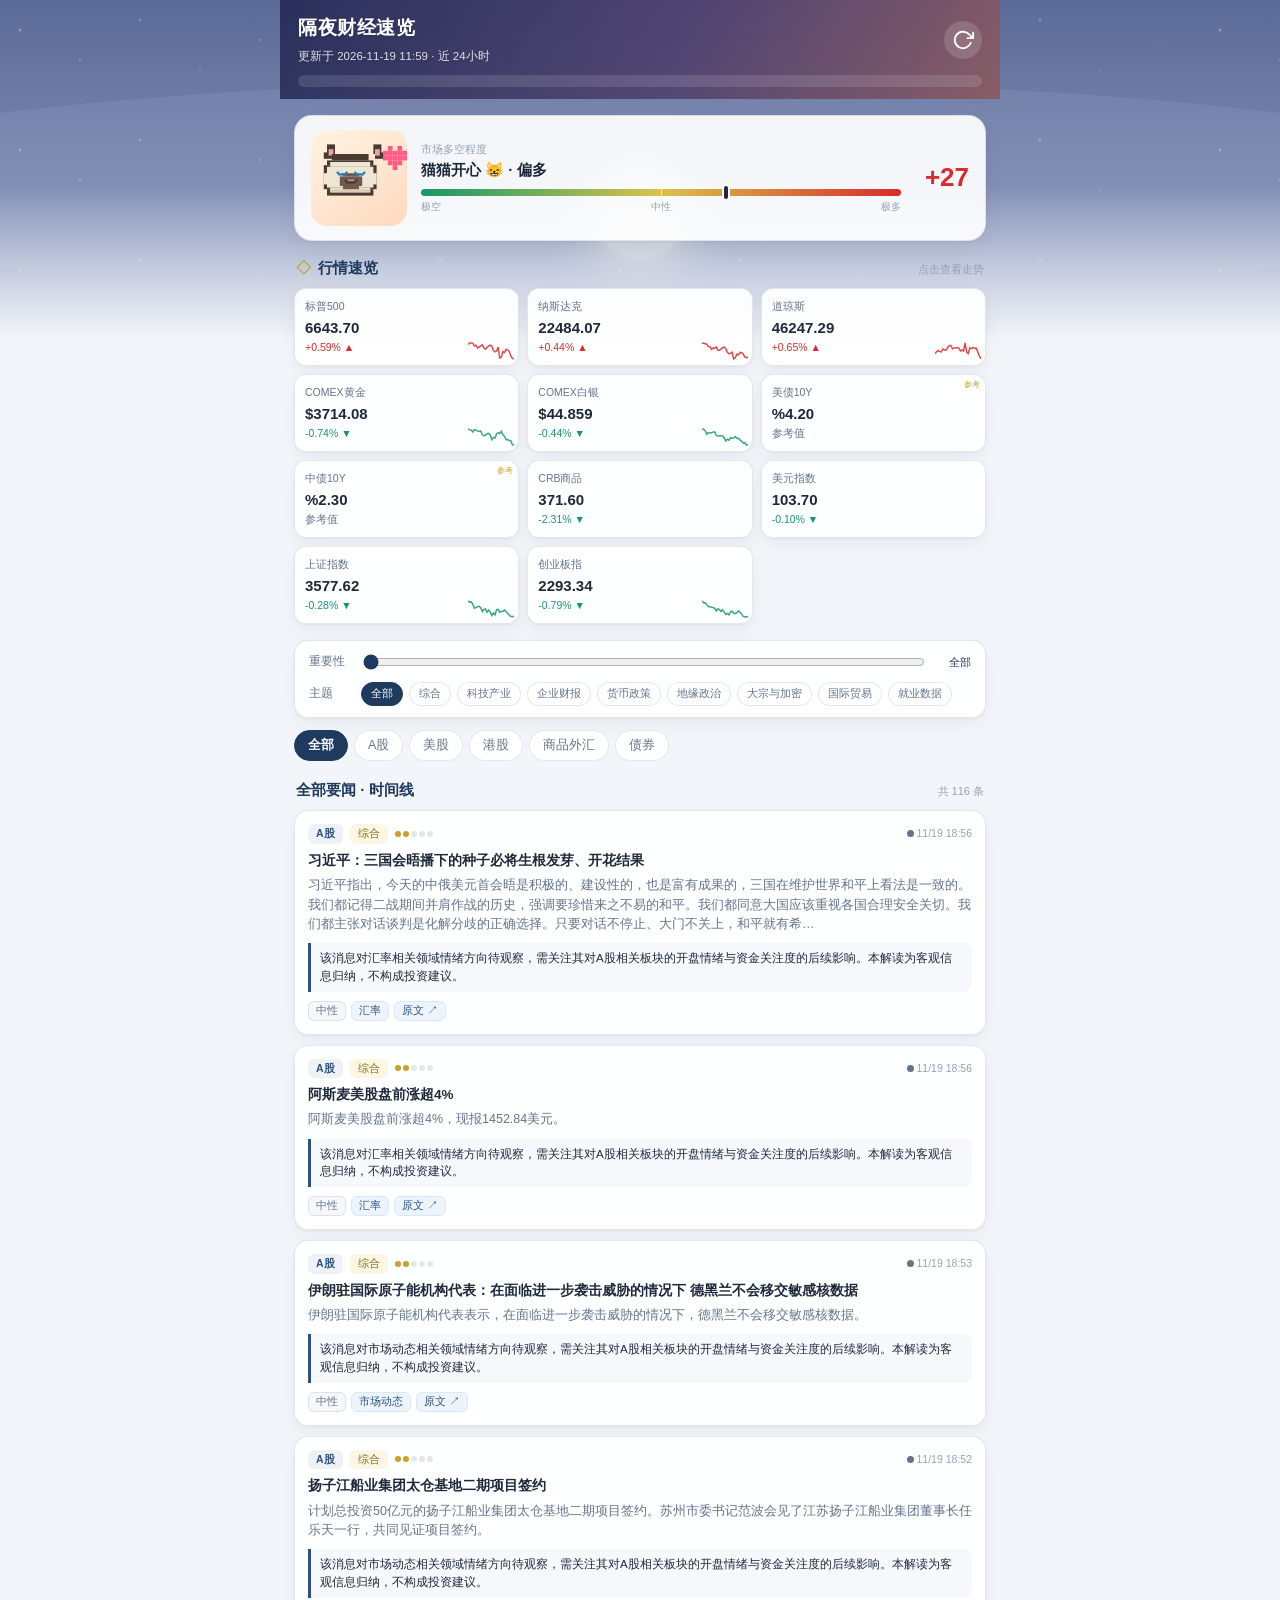
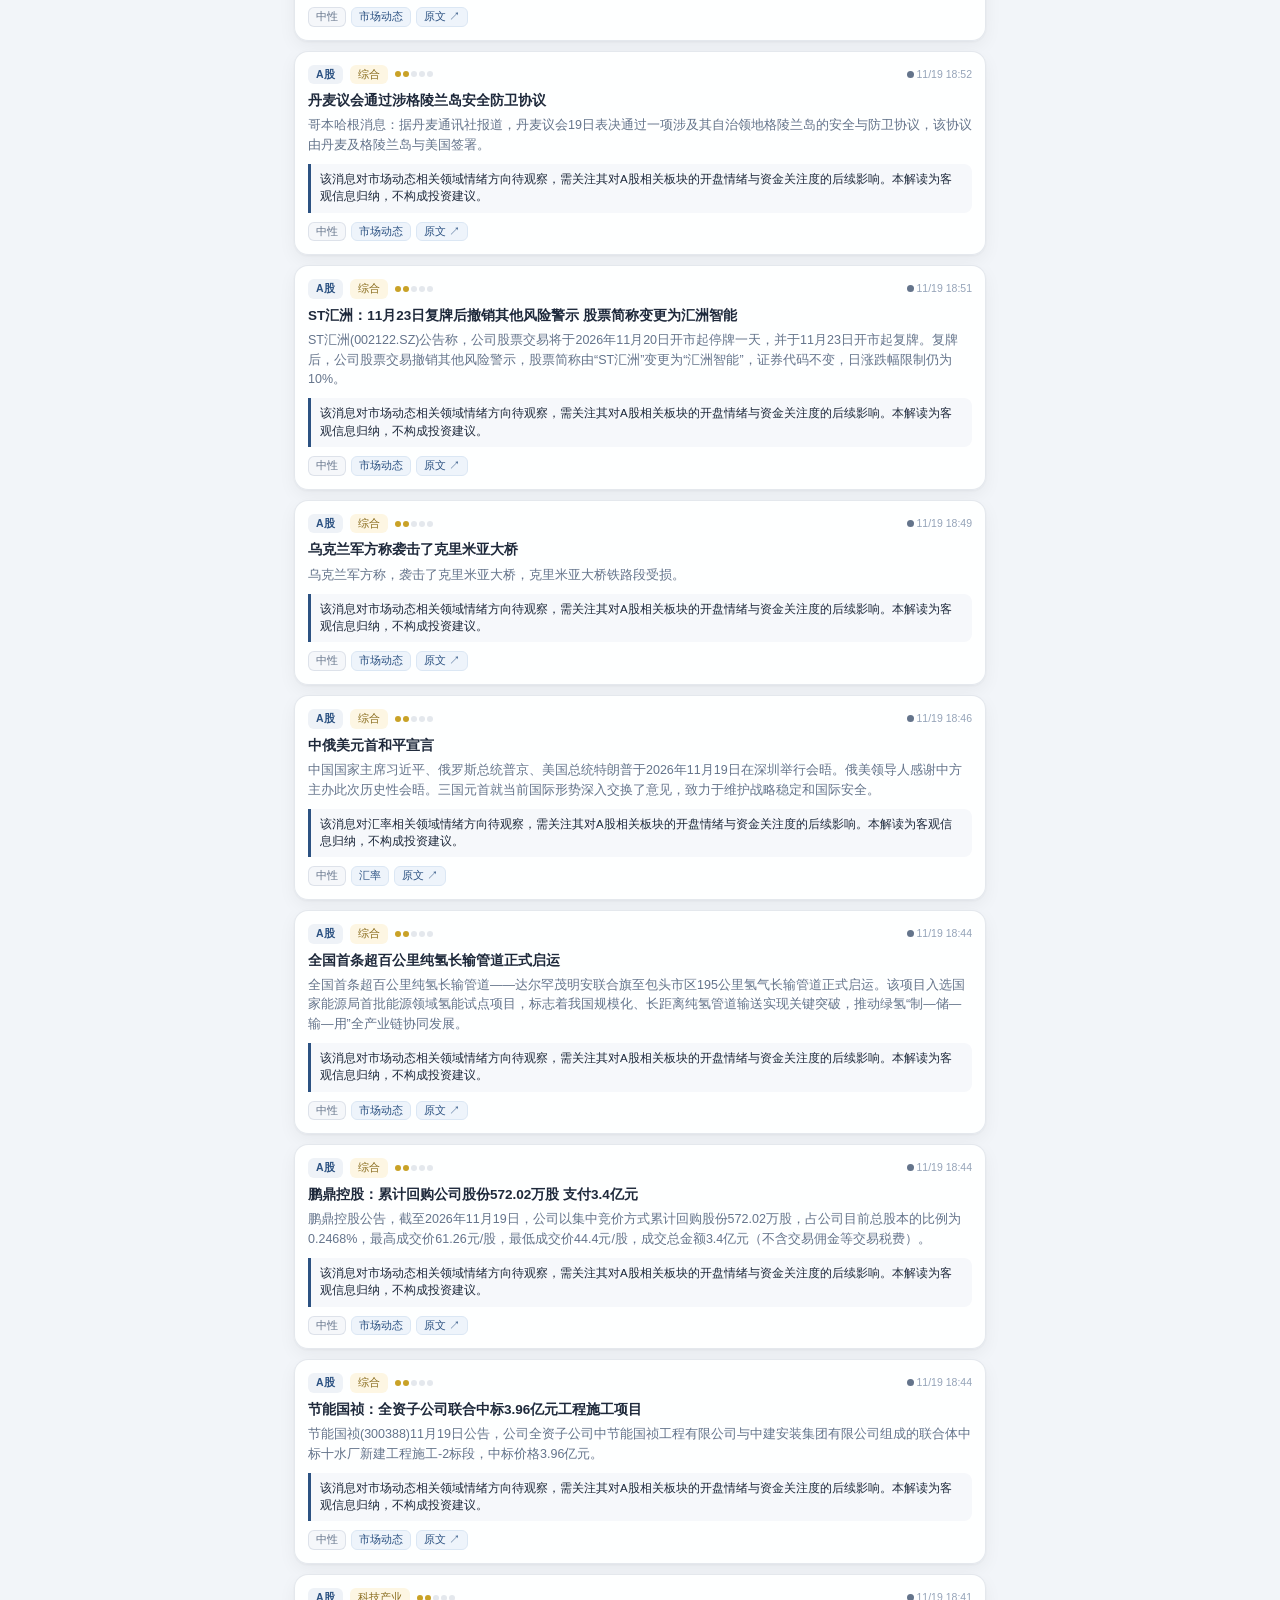
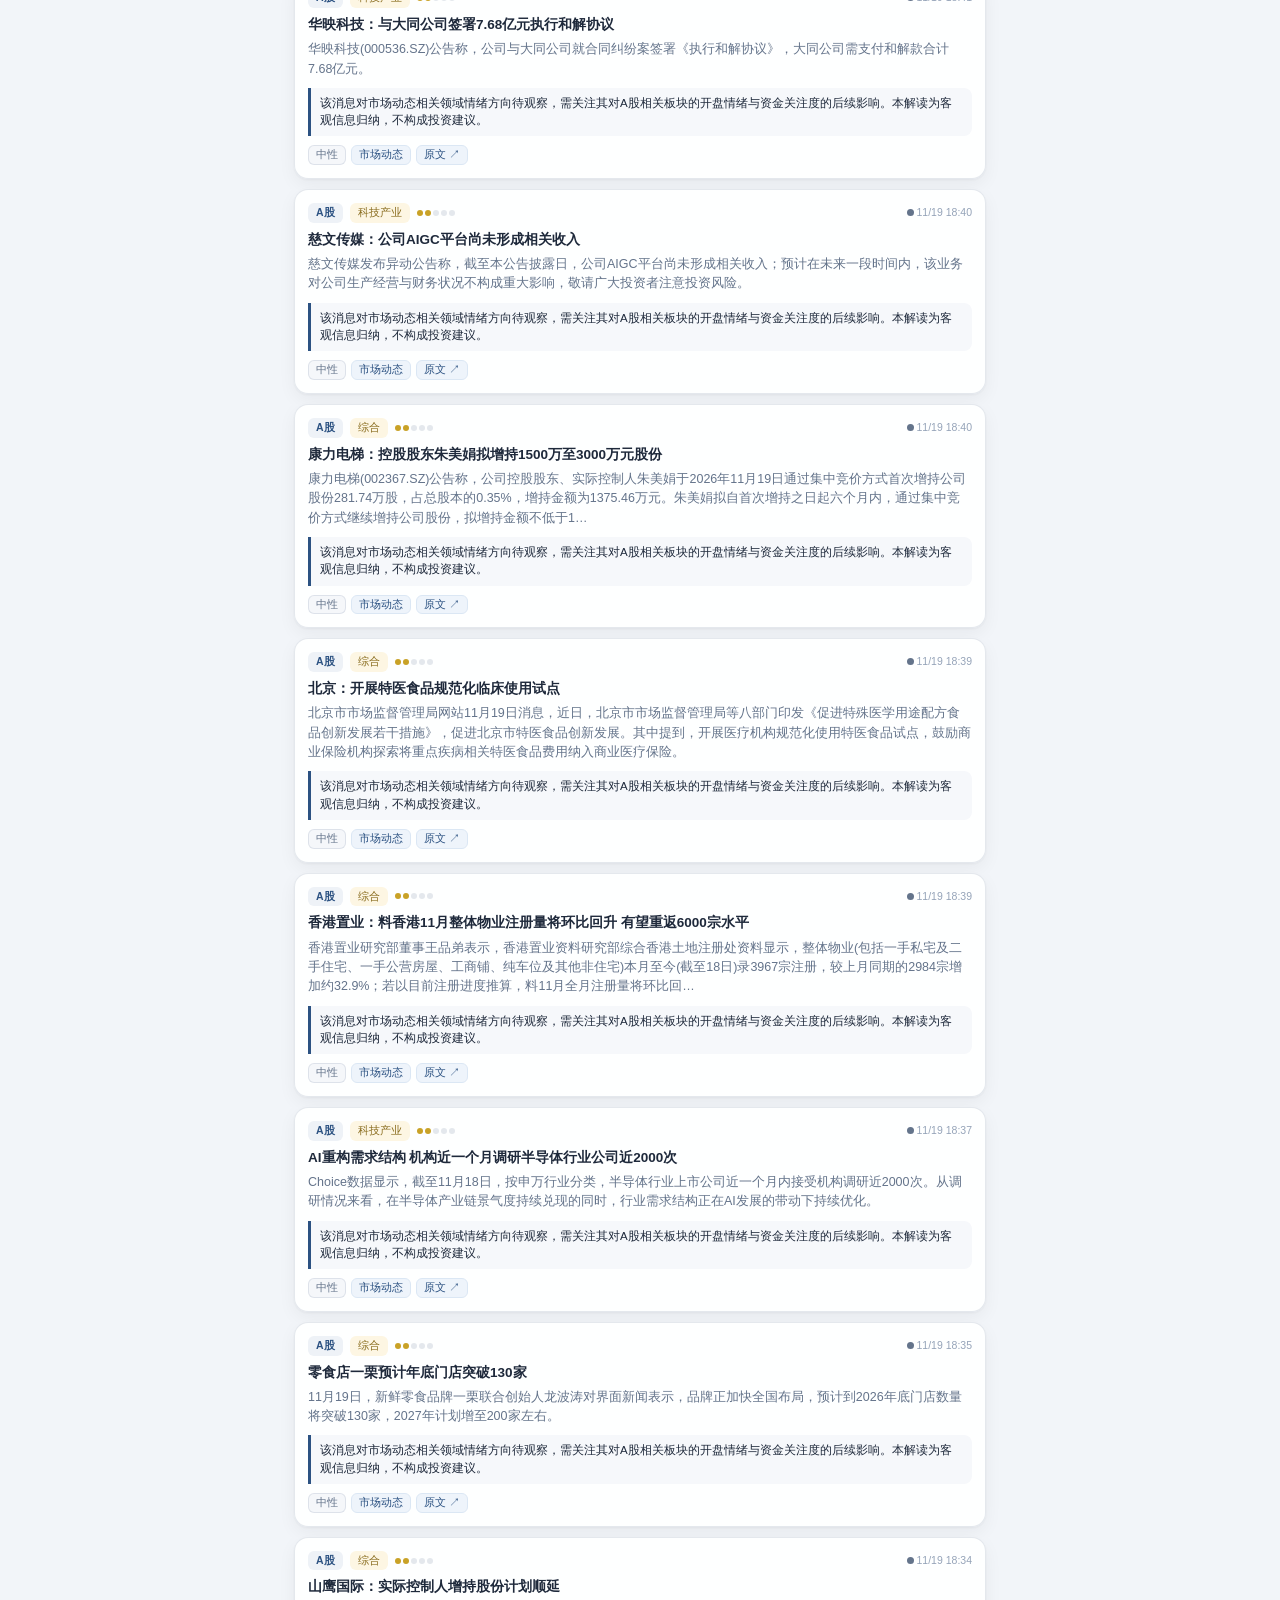
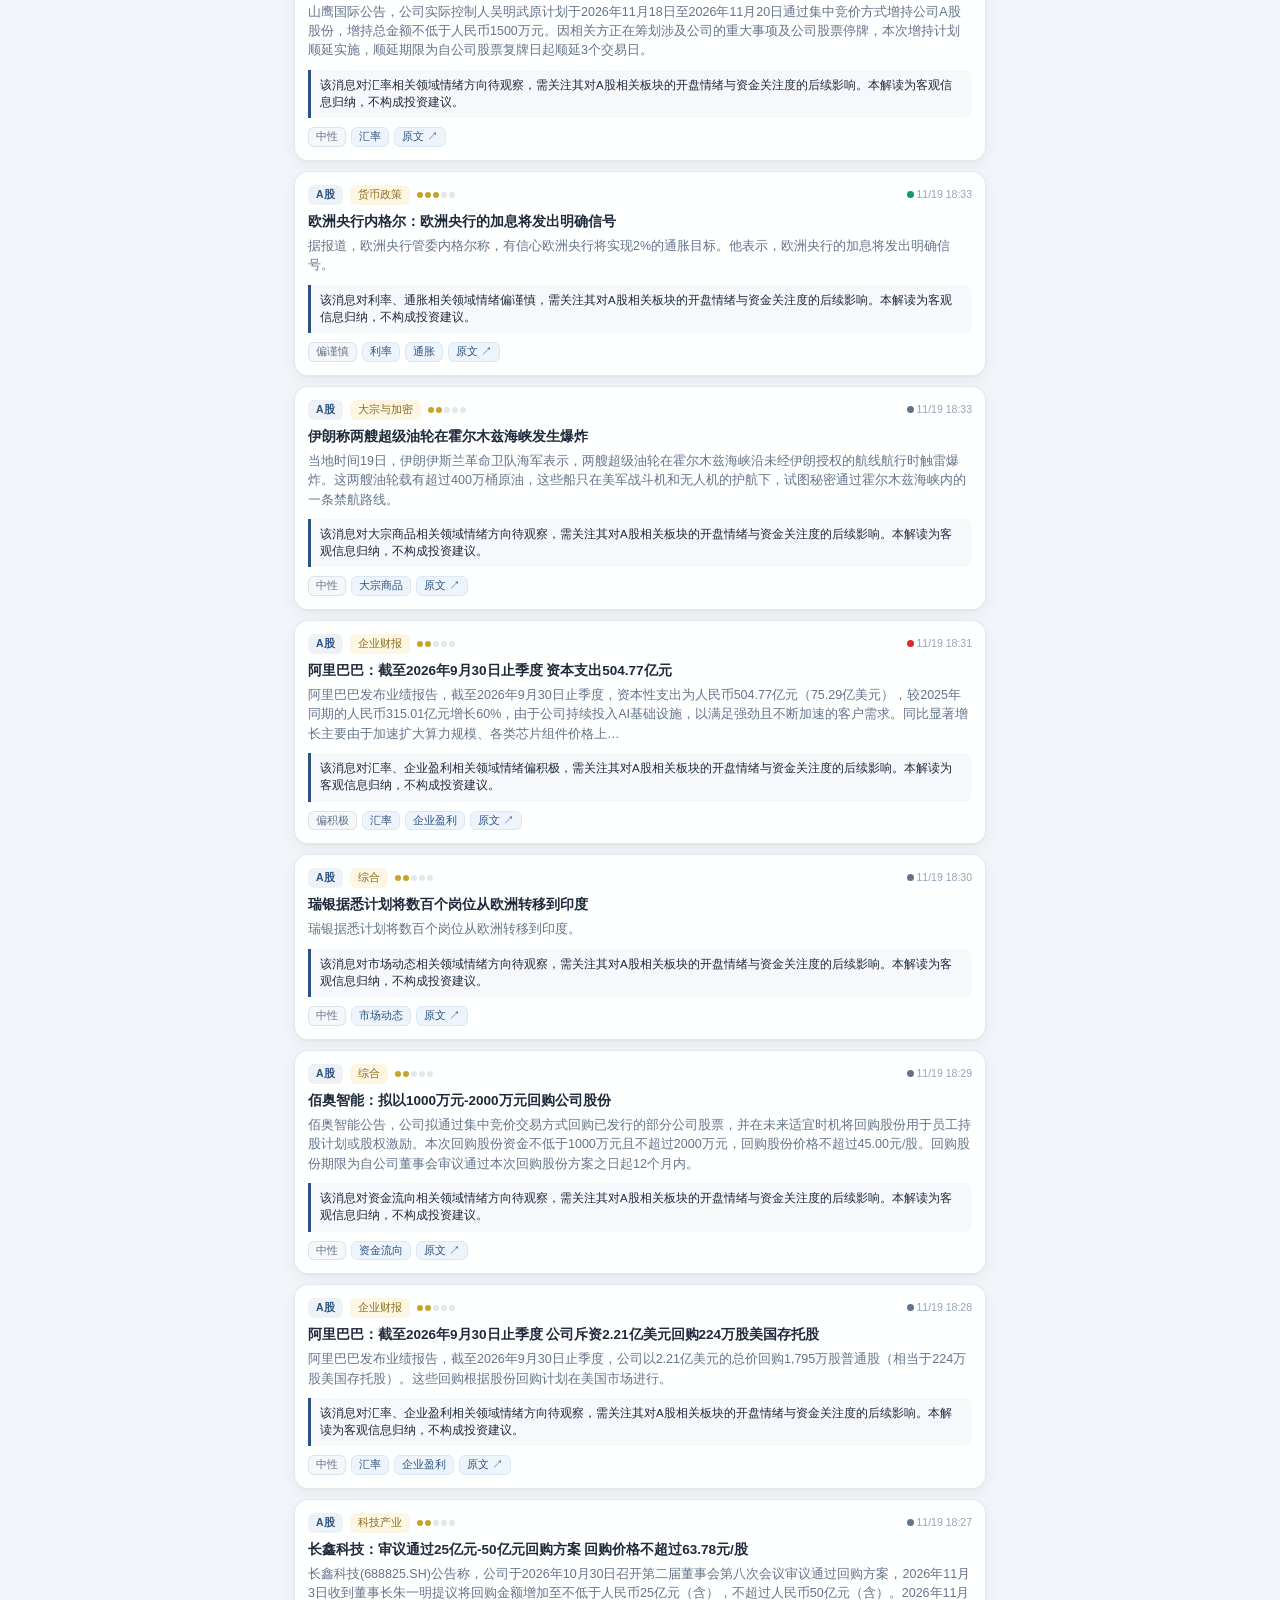
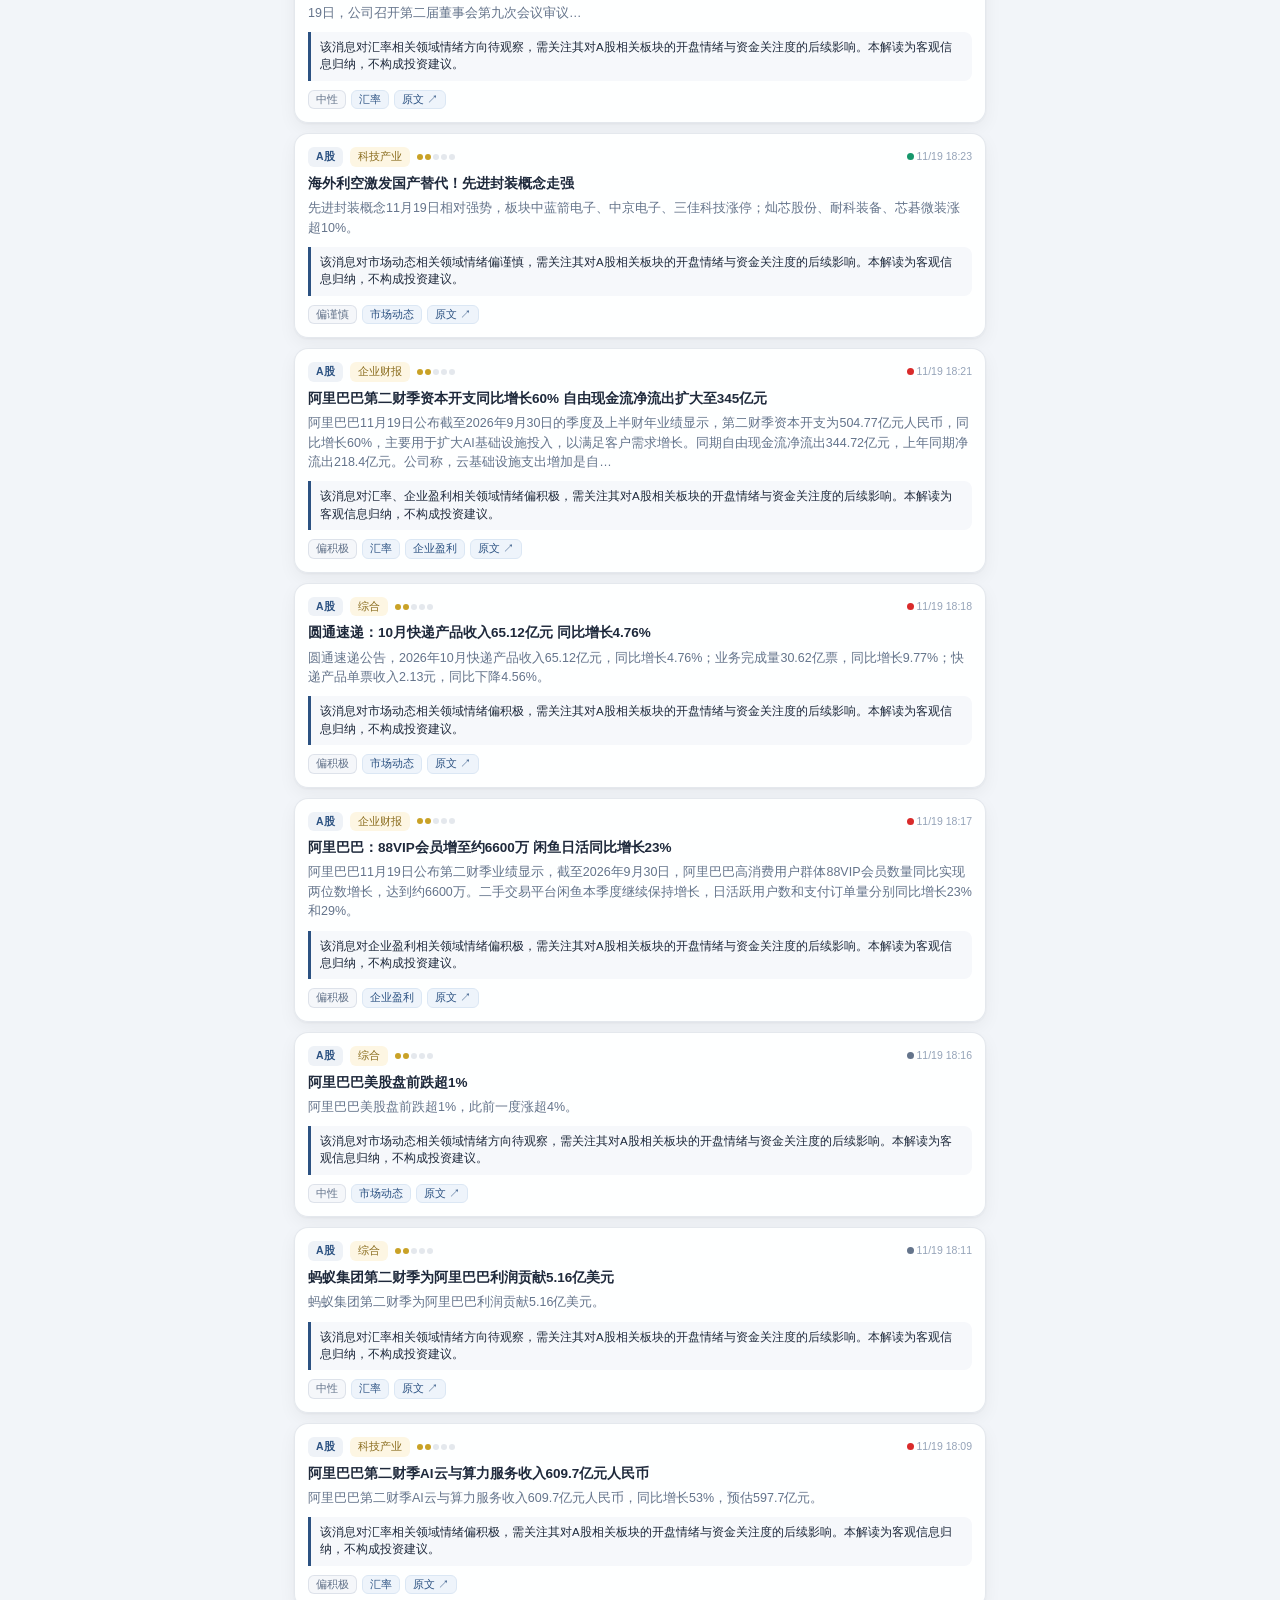
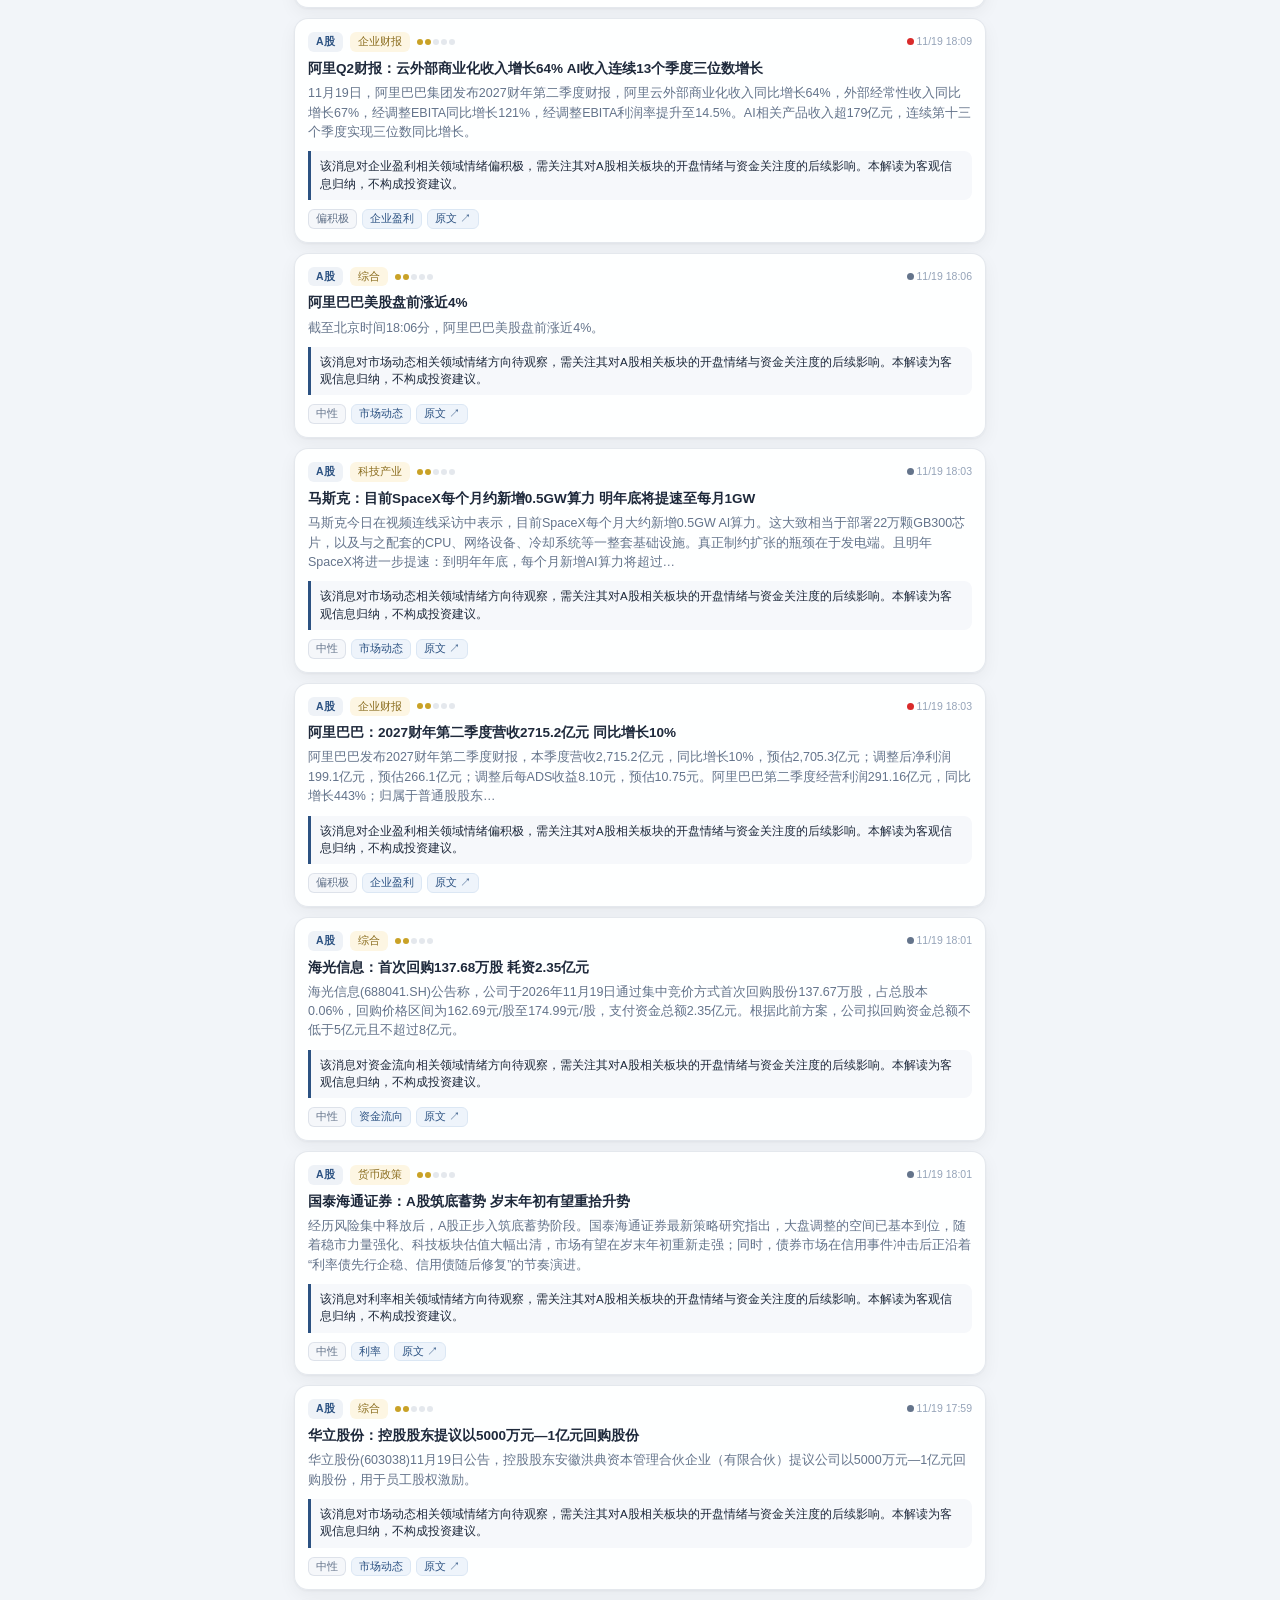
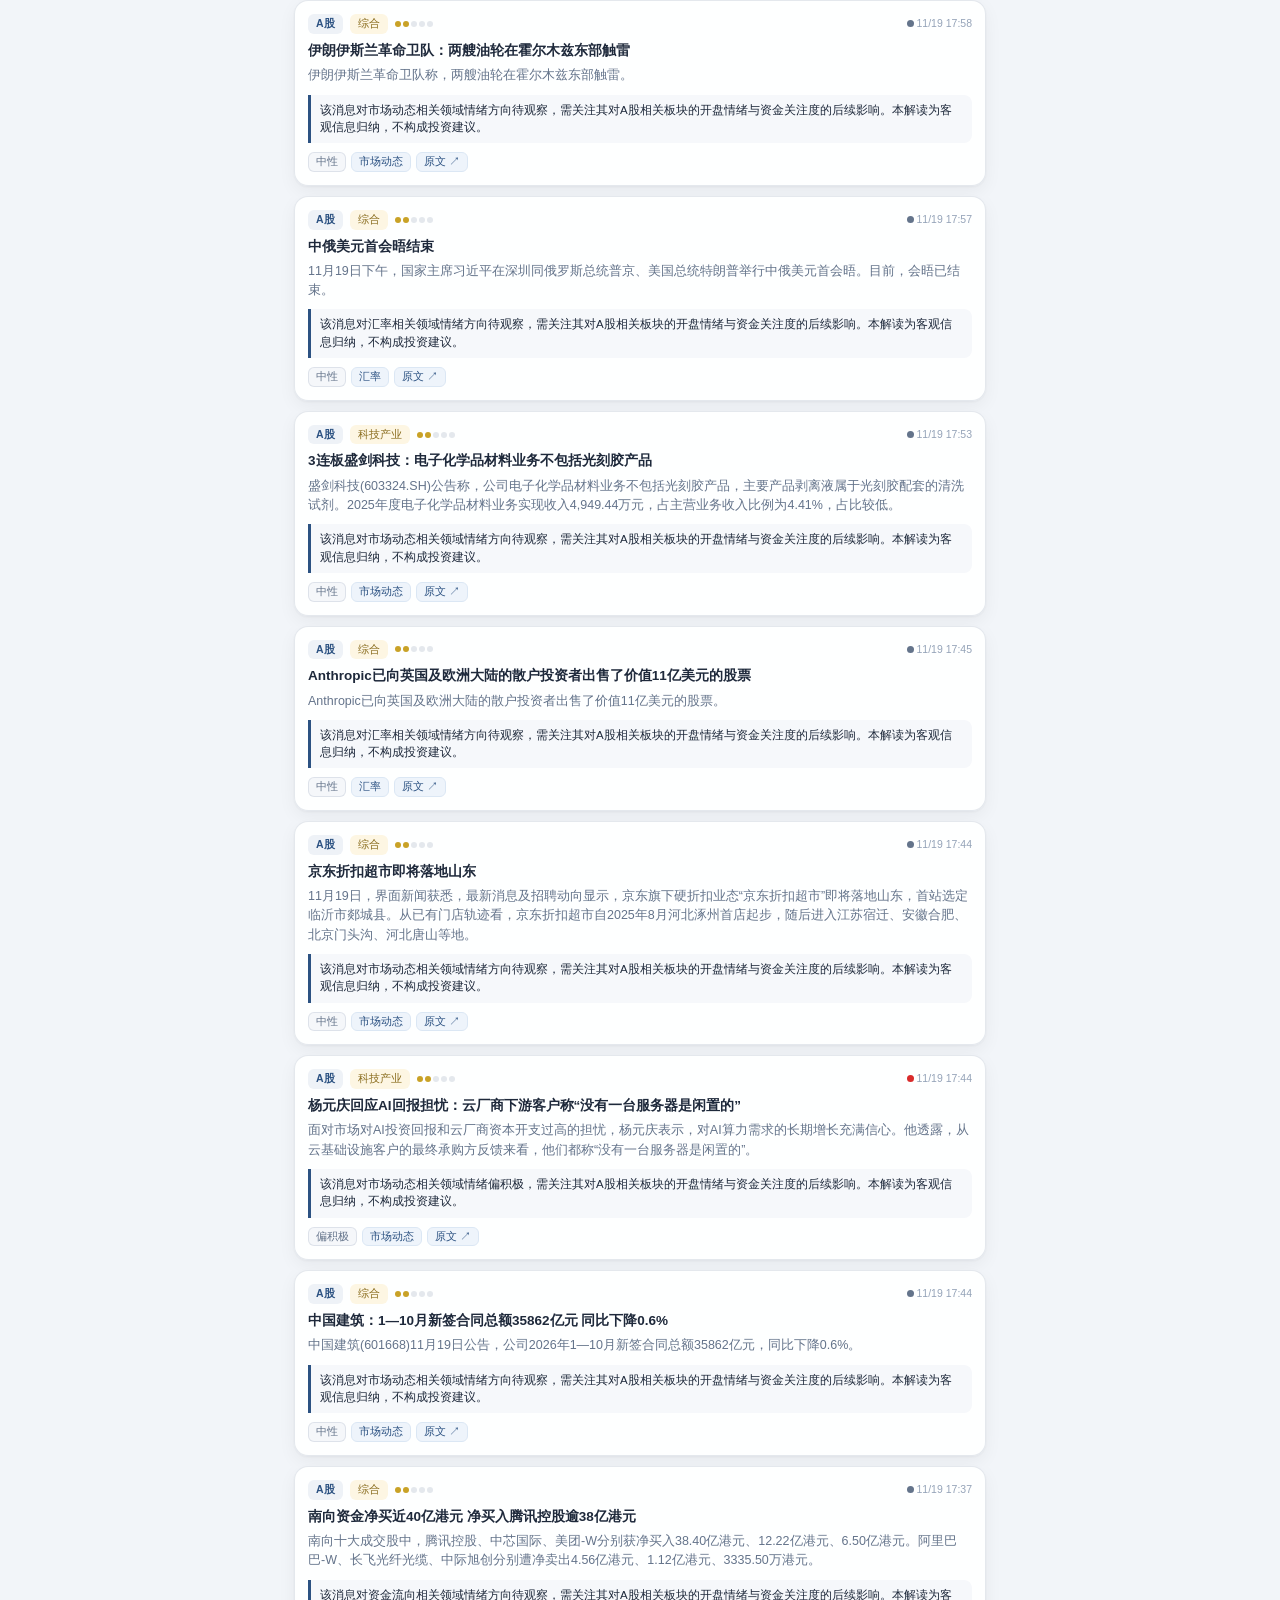
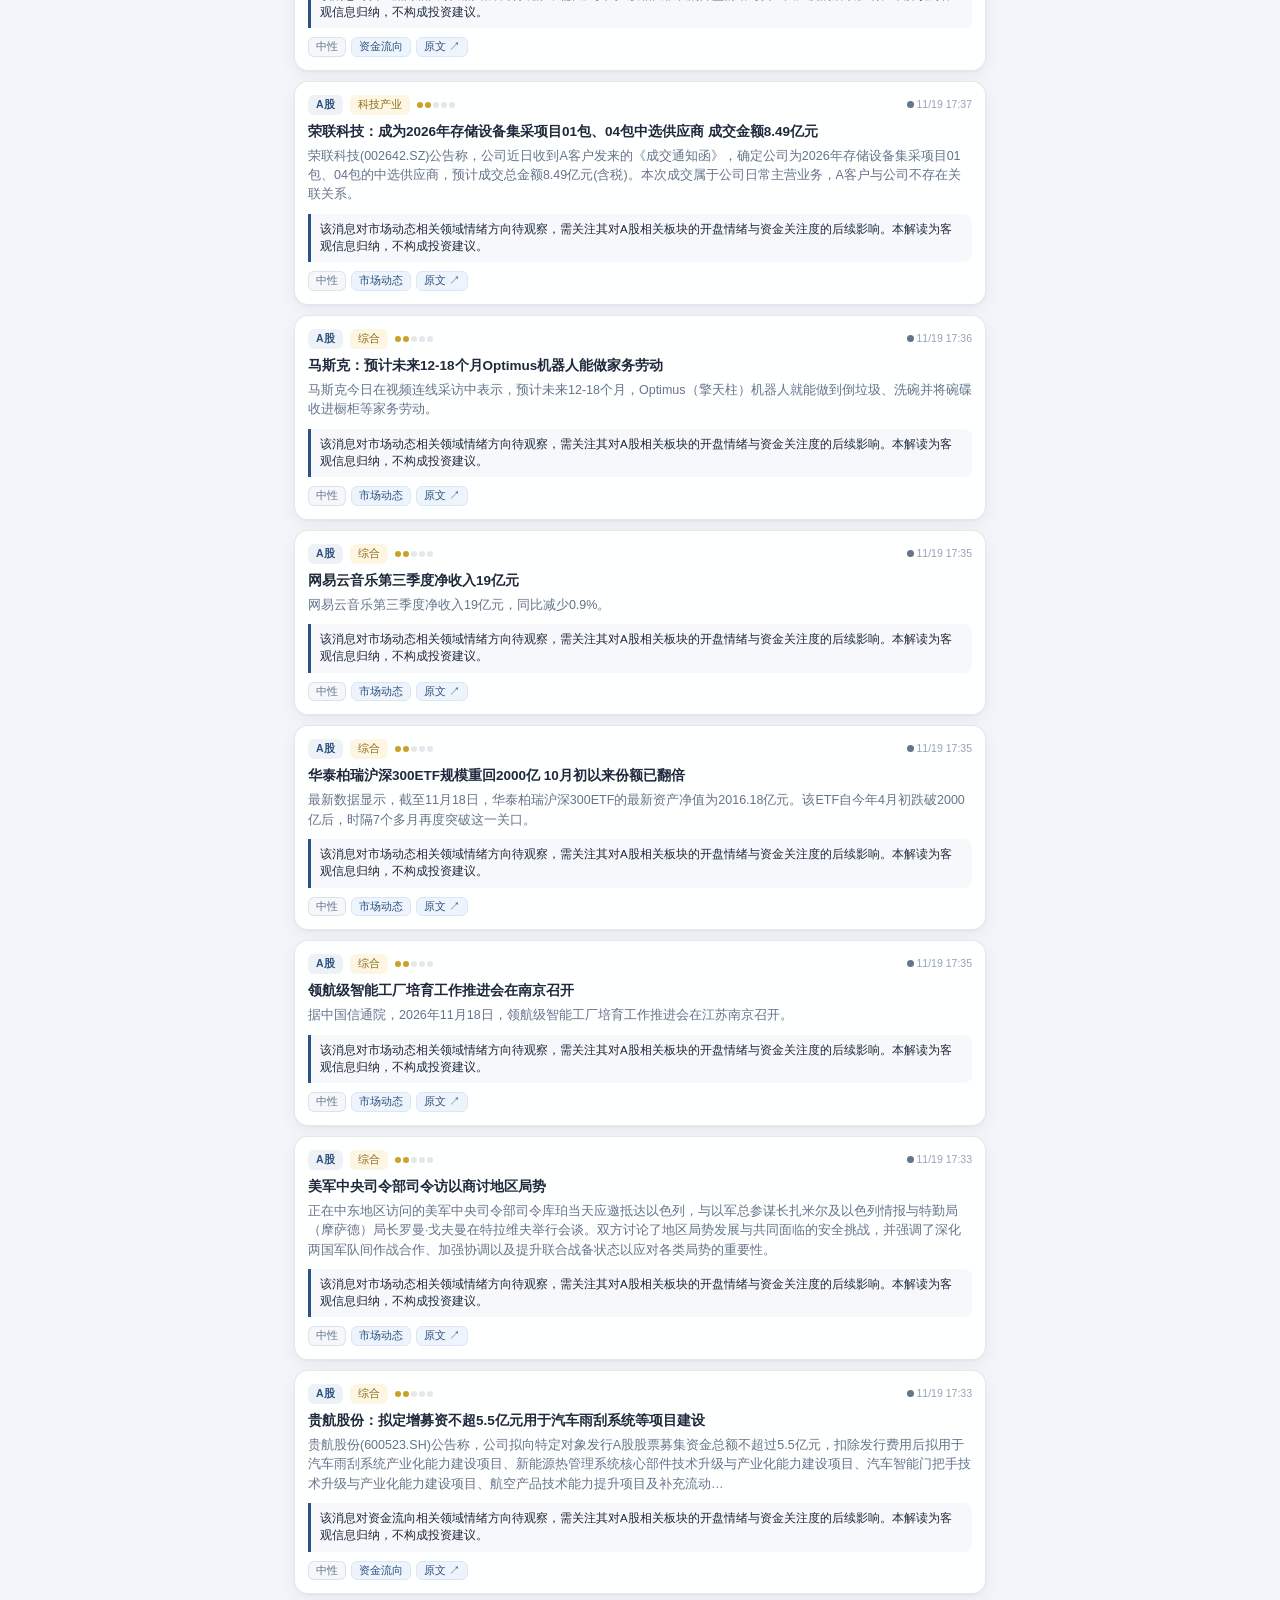
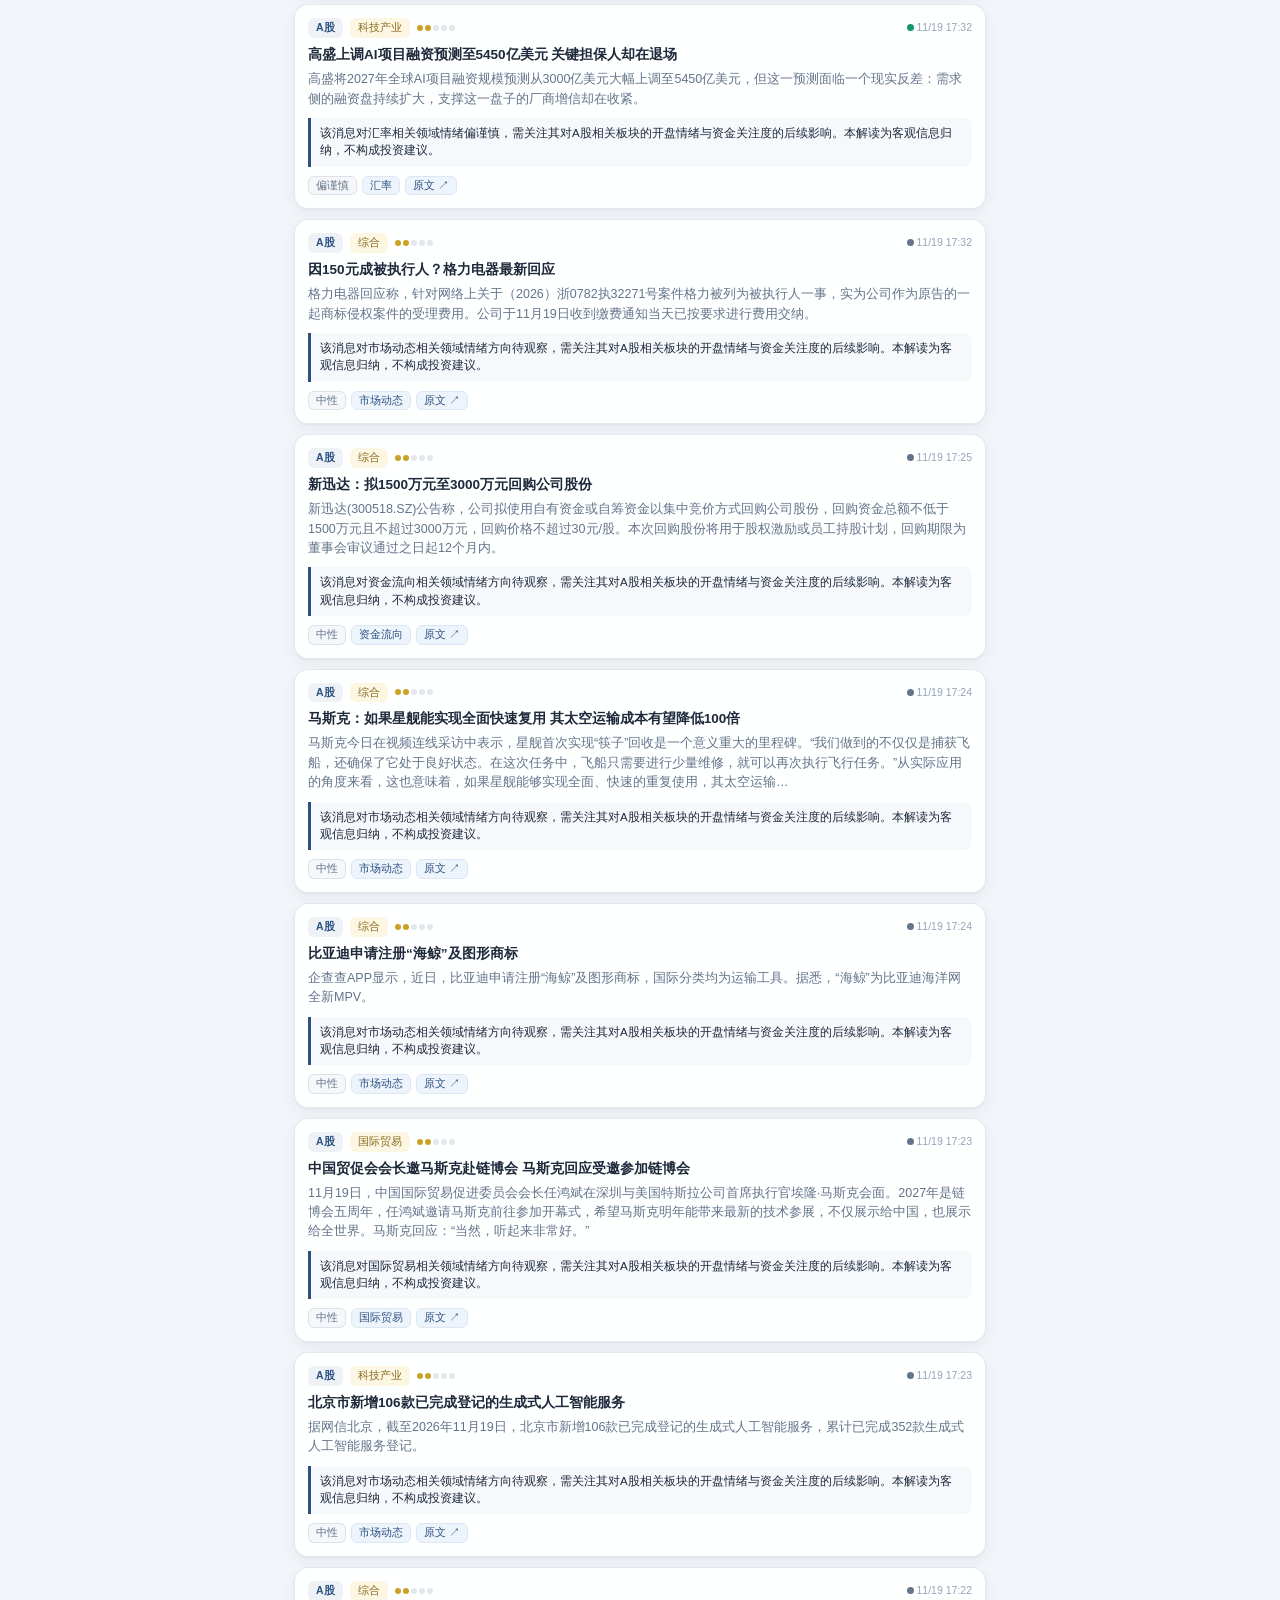
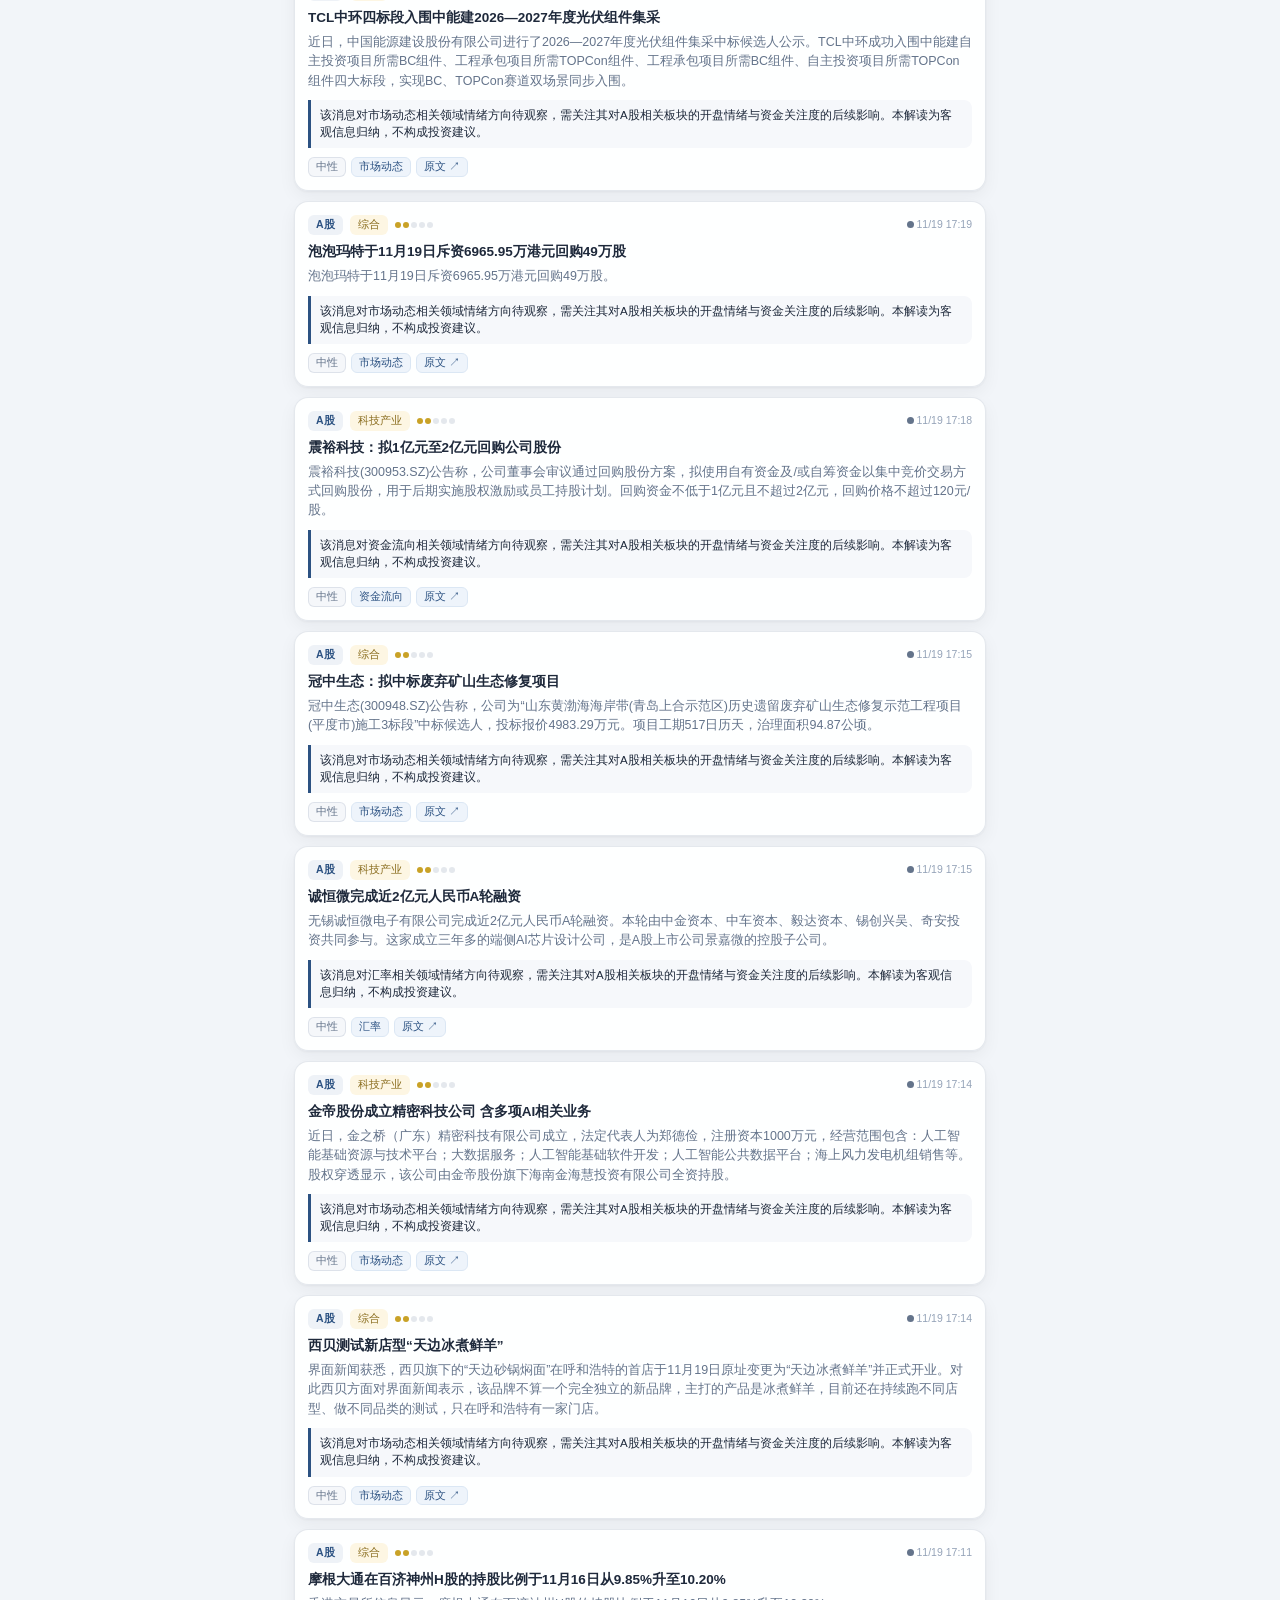
==== commit 9fb28483: "feat: 重点色英短像素猫、晨昏线标题栏、新增CRB美元指数上证创业板行情" ====
--- a/隔夜财经速览-离线版.html
+++ b/隔夜财经速览-离线版.html
@@ -40,7 +40,7 @@
 .sky-stars { position: absolute; inset: 0; opacity: 0; transition: opacity 1.5s ease; background-image: radial-gradient(2px 2px at 20px 30px, rgba(255,255,255,.9), transparent), radial-gradient(1.5px 1.5px at 80px 60px, rgba(255,255,255,.8), transparent), radial-gradient(2px 2px at 140px 20px, rgba(255,255,255,.7), transparent), radial-gradient(1px 1px at 200px 70px, rgba(255,255,255,.9), transparent), radial-gradient(1.5px 1.5px at 260px 40px, rgba(255,255,255,.7), transparent); background-size: 300px 120px; }
 
 /* ---------- Header ---------- */
-.app-header { position: sticky; top: 0; z-index: 20; padding: calc(14px + env(safe-area-inset-top)) 18px 12px; color: #fff; background: rgba(20, 38, 66, .55); backdrop-filter: blur(14px); -webkit-backdrop-filter: blur(14px); }
+.app-header { position: sticky; top: 0; z-index: 20; padding: calc(14px + env(safe-area-inset-top)) 18px 12px; color: #fff; background: linear-gradient(115deg, rgba(58,64,120,.88), rgba(150,96,120,.82) 55%, rgba(214,138,96,.86)); backdrop-filter: blur(14px); -webkit-backdrop-filter: blur(14px); transition: background 1.5s ease; text-shadow: 0 1px 3px rgba(0,0,0,.15); }
 .header-main { display: flex; align-items: center; justify-content: space-between; }
 .app-title { margin: 0; font-size: 19px; font-weight: 700; letter-spacing: .5px; }
 .app-subtitle { margin: 2px 0 0; font-size: 11.5px; color: rgba(255,255,255,.85); cursor: pointer; display: inline-block; transition: color .2s; }
@@ -2218,7 +2218,7 @@
   ]
 };window.__OFFLINE_QUOTES__={
   "meta": {
-    "fetchedAt": "2026-11-19T11:59:08.221430Z",
+    "fetchedAt": "2026-11-19T13:03:52.707034Z",
     "sources": [
       "新浪财经（指数/贵金属实时与日K）",
       "东方财富（债券收益率）"
@@ -2631,9 +2631,9 @@
       "unit": "$",
       "kind": "metal",
       "decimals": 2,
-      "price": 3719.79,
-      "change": -22.11,
-      "changePct": -0.59,
+      "price": 3714.08,
+      "change": -27.82,
+      "changePct": -0.74,
       "history": [
         {
           "date": "2026-10-09",
@@ -2753,7 +2753,7 @@
         },
         {
           "date": "2026-11-19",
-          "close": 3727.0
+          "close": 3720.0
         }
       ],
       "ok": true
@@ -2764,9 +2764,9 @@
       "unit": "$",
       "kind": "metal",
       "decimals": 3,
-      "price": 44.877,
-      "change": -0.182,
-      "changePct": -0.4,
+      "price": 44.859,
+      "change": -0.2,
+      "changePct": -0.44,
       "history": [
         {
           "date": "2026-10-09",
@@ -2886,7 +2886,7 @@
         },
         {
           "date": "2026-11-19",
-          "close": 45.03
+          "close": 45.135
         }
       ],
       "ok": true
@@ -2918,6 +2918,298 @@
       "ok": true,
       "reference": true,
       "note": "中债10年期收益率参考值，实时数据暂不可用"
+    },
+    {
+      "key": "crb",
+      "name": "CRB商品",
+      "unit": "",
+      "kind": "em_index",
+      "decimals": 2,
+      "price": 371.6,
+      "change": null,
+      "changePct": -2.31,
+      "history": [],
+      "ok": true,
+      "secid": "100.CRB"
+    },
+    {
+      "key": "dxy",
+      "name": "美元指数",
+      "unit": "",
+      "kind": "em_index",
+      "decimals": 2,
+      "price": 103.7,
+      "change": null,
+      "changePct": -0.1,
+      "history": [],
+      "ok": true,
+      "secid": "100.UDI"
+    },
+    {
+      "key": "shcomposite",
+      "name": "上证指数",
+      "unit": "",
+      "kind": "cn_index",
+      "decimals": 2,
+      "price": 3577.6174,
+      "change": -10.2143,
+      "changePct": -0.28,
+      "history": [
+        {
+          "date": "2026-10-09",
+          "close": 3813.79
+        },
+        {
+          "date": "2026-10-12",
+          "close": 3797.24
+        },
+        {
+          "date": "2026-10-13",
+          "close": 3800.86
+        },
+        {
+          "date": "2026-10-14",
+          "close": 3767.23
+        },
+        {
+          "date": "2026-10-15",
+          "close": 3707.48
+        },
+        {
+          "date": "2026-10-16",
+          "close": 3716.28
+        },
+        {
+          "date": "2026-10-19",
+          "close": 3730.92
+        },
+        {
+          "date": "2026-10-20",
+          "close": 3735.37
+        },
+        {
+          "date": "2026-10-21",
+          "close": 3713.03
+        },
+        {
+          "date": "2026-10-22",
+          "close": 3658.03
+        },
+        {
+          "date": "2026-10-23",
+          "close": 3690.48
+        },
+        {
+          "date": "2026-10-26",
+          "close": 3697.52
+        },
+        {
+          "date": "2026-10-27",
+          "close": 3648.3
+        },
+        {
+          "date": "2026-10-28",
+          "close": 3681.47
+        },
+        {
+          "date": "2026-10-29",
+          "close": 3651.43
+        },
+        {
+          "date": "2026-10-30",
+          "close": 3599.02
+        },
+        {
+          "date": "2026-11-02",
+          "close": 3638.03
+        },
+        {
+          "date": "2026-11-03",
+          "close": 3608.1
+        },
+        {
+          "date": "2026-11-04",
+          "close": 3686.17
+        },
+        {
+          "date": "2026-11-05",
+          "close": 3689.91
+        },
+        {
+          "date": "2026-11-06",
+          "close": 3649.18
+        },
+        {
+          "date": "2026-11-09",
+          "close": 3660.79
+        },
+        {
+          "date": "2026-11-10",
+          "close": 3663.72
+        },
+        {
+          "date": "2026-11-11",
+          "close": 3680.64
+        },
+        {
+          "date": "2026-11-12",
+          "close": 3655.83
+        },
+        {
+          "date": "2026-11-13",
+          "close": 3634.35
+        },
+        {
+          "date": "2026-11-16",
+          "close": 3602.57
+        },
+        {
+          "date": "2026-11-17",
+          "close": 3584.58
+        },
+        {
+          "date": "2026-11-18",
+          "close": 3587.83
+        },
+        {
+          "date": "2026-11-19",
+          "close": 3577.62
+        }
+      ],
+      "ok": true
+    },
+    {
+      "key": "chinext",
+      "name": "创业板指",
+      "unit": "",
+      "kind": "cn_index",
+      "decimals": 2,
+      "price": 2293.34,
+      "change": -18.279,
+      "changePct": -0.79,
+      "history": [
+        {
+          "date": "2026-10-09",
+          "close": 3043.33
+        },
+        {
+          "date": "2026-10-12",
+          "close": 2963.82
+        },
+        {
+          "date": "2026-10-13",
+          "close": 2958.34
+        },
+        {
+          "date": "2026-10-14",
+          "close": 2866.76
+        },
+        {
+          "date": "2026-10-15",
+          "close": 2783.17
+        },
+        {
+          "date": "2026-10-16",
+          "close": 2772.38
+        },
+        {
+          "date": "2026-10-19",
+          "close": 2746.29
+        },
+        {
+          "date": "2026-10-20",
+          "close": 2739.2
+        },
+        {
+          "date": "2026-10-21",
+          "close": 2694.71
+        },
+        {
+          "date": "2026-10-22",
+          "close": 2576.9
+        },
+        {
+          "date": "2026-10-23",
+          "close": 2684.1
+        },
+        {
+          "date": "2026-10-26",
+          "close": 2638.23
+        },
+        {
+          "date": "2026-10-27",
+          "close": 2548.15
+        },
+        {
+          "date": "2026-10-28",
+          "close": 2634.76
+        },
+        {
+          "date": "2026-10-29",
+          "close": 2517.59
+        },
+        {
+          "date": "2026-10-30",
+          "close": 2413.63
+        },
+        {
+          "date": "2026-11-02",
+          "close": 2458.7
+        },
+        {
+          "date": "2026-11-03",
+          "close": 2391.65
+        },
+        {
+          "date": "2026-11-04",
+          "close": 2544.73
+        },
+        {
+          "date": "2026-11-05",
+          "close": 2566.8
+        },
+        {
+          "date": "2026-11-06",
+          "close": 2465.23
+        },
+        {
+          "date": "2026-11-09",
+          "close": 2458.56
+        },
+        {
+          "date": "2026-11-10",
+          "close": 2494.4
+        },
+        {
+          "date": "2026-11-11",
+          "close": 2572.07
+        },
+        {
+          "date": "2026-11-12",
+          "close": 2509.43
+        },
+        {
+          "date": "2026-11-13",
+          "close": 2426.08
+        },
+        {
+          "date": "2026-11-16",
+          "close": 2320.02
+        },
+        {
+          "date": "2026-11-17",
+          "close": 2292.2
+        },
+        {
+          "date": "2026-11-18",
+          "close": 2311.62
+        },
+        {
+          "date": "2026-11-19",
+          "close": 2293.34
+        }
+      ],
+      "ok": true
     }
   ]
 };</script>
@@ -2985,27 +3277,33 @@
   function updateSky() {
     var h = new Date().getHours() + new Date().getMinutes() / 60;
     var sky = $('sky-bg'), sun = $('sky-sun'), stars = $('sky-stars'), horizon = document.querySelector('.sky-horizon');
-    var top, bottom, horizonColor, sunColor, sunTop, starOpacity;
-    // 统一走明亮温暖的「黄昏感」色调，整体提亮，弱化黑夜的沉闷
+    var header = document.querySelector('.app-header');
+    var top, bottom, horizonColor, sunColor, sunTop, starOpacity, headerGrad;
+    // 标题栏沿用参考图：深蓝紫云层 -> 暖橙金光的晨昏线渐变
     if (h >= 6 && h < 9) {          // 黎明：暖粉金
       var t = (h - 6) / 3;
       top = mix([176, 168, 214], [150, 196, 232], t);
       bottom = mix([255, 210, 180], [255, 226, 200], t);
       horizonColor = 'rgba(255,190,150,.6)'; sunColor = '#ffe0a8'; sunTop = 140 - t * 50; starOpacity = 0.12 * (1 - t);
+      headerGrad = 'linear-gradient(115deg, rgba(74,84,138,.9), rgba(176,132,150,.85) 55%, rgba(232,176,132,.9))';
     } else if (h >= 9 && h < 16) {   // 白天：明亮暖蓝
       top = '#a8cdee'; bottom = '#f3f7fb'; horizonColor = 'rgba(255,235,210,.45)'; sunColor = '#fff6d8'; sunTop = 40; starOpacity = 0;
-    } else if (h >= 16 && h < 19) {  // 黄昏：明亮橙粉紫（主基调）
+      headerGrad = 'linear-gradient(115deg, rgba(56,96,150,.88), rgba(96,140,186,.85) 55%, rgba(176,196,214,.88))';
+    } else if (h >= 16 && h < 19) {  // 黄昏：明亮橙粉紫（主基调，贴合参考图）
       var t2 = (h - 16) / 3;
       top = mix([168, 150, 210], [196, 138, 186], t2);
       bottom = mix([255, 214, 170], [255, 186, 168], t2);
       horizonColor = 'rgba(255,150,110,.6)'; sunColor = '#ffb27a'; sunTop = 80 + t2 * 55; starOpacity = t2 * 0.18;
-    } else {                          // 夜晚：柔和蓝紫，仍保留微光但不压抑
+      headerGrad = 'linear-gradient(115deg, rgba(52,58,112,.92), rgba(146,92,120,.88) 52%, rgba(224,142,96,.92))';
+    } else {                          // 夜晚：深蓝紫配暖橙余晖
       top = '#5b6a97'; bottom = '#98a4c4'; horizonColor = 'rgba(150,165,205,.4)'; sunColor = '#f4f0e0'; sunTop = 170; starOpacity = 0.5;
+      headerGrad = 'linear-gradient(115deg, rgba(38,44,86,.92), rgba(78,64,110,.9) 55%, rgba(138,90,96,.92))';
       sun.style.opacity = '0.45';
     }
     if (h >= 6 && h < 19) sun.style.opacity = '1';
     var grad = 'linear-gradient(to bottom, ' + (typeof top === 'string' ? top : rgb(top)) + ', ' + (typeof bottom === 'string' ? bottom : rgb(bottom)) + ')';
     sky.style.background = grad;
+    if (header) header.style.background = headerGrad;
     horizon.style.background = horizonColor;
     sun.style.background = sunColor;
     sun.style.top = sunTop + 'px';
@@ -3015,74 +3313,96 @@
   function mix(a, b, t) { return [0, 1, 2].map(function (i) { return Math.round(a[i] + (b[i] - a[i]) * t); }); }
   function rgb(a) { return 'rgb(' + a[0] + ',' + a[1] + ',' + a[2] + ')'; }
 
-  // ---------- 像素猫猫 SVG ----------
-  // 用像素方块网格绘制猫头，心情不同则表情与装饰不同
+  // ---------- 像素猫猫 SVG（重点色英短）----------
+  // 浅奶油身体 + 深棕灰重点色(耳/面罩/鼻) + 蓝眼睛 + 圆脸大腮
   function renderCat(cat) {
-    var face = '#F7B733', faceDark = '#E89A20', outline = '#5A3A12', pink = '#FF8C94', ink = '#3A2A12';
+    // 重点色英短配色
+    var body = '#EFE6D6', bodyShade = '#DCCDB6', point = '#6E5B50', pointDark = '#4A3A31';
+    var innerEar = '#E8A6A6', nosePink = '#D98E93', eyeBlue = '#4FB3DC', eyeDeep = '#2C7FA8';
     var px = function (x, y, w, h, fill) {
       return '<rect x="' + x + '" y="' + y + '" width="' + w + '" height="' + h + '" fill="' + fill + '"/>';
     };
 
-    // 基础猫头（像素块，单位 px，画布 120x120）
+    // 基础猫头：圆脸大腮，深色耳朵（重点色）
     var base =
-      // 耳朵
-      px(20, 18, 10, 10, outline) + px(30, 28, 50, 6, outline) +
-      px(22, 20, 6, 6, face) + px(88, 18, 10, 10, outline) + px(88, 20, 6, 6, face) +
-      // 头部主体（轮廓 + 脸）
-      px(28, 30, 62, 8, outline) +
-      px(24, 38, 70, 44, outline) +
-      px(28, 42, 62, 36, face) +
+      // 耳朵外轮廓（深色 = 重点色）
+      px(16, 28, 12, 8, pointDark) + px(20, 18, 10, 12, pointDark) +
+      px(78, 18, 10, 12, pointDark) + px(80, 28, 12, 8, pointDark) +
+      // 内耳粉
+      px(22, 24, 6, 8, innerEar) + px(80, 24, 6, 8, innerEar) +
+      // 头部轮廓（深棕灰描边）
+      px(26, 30, 46, 8, pointDark) +
+      px(20, 38, 58, 6, pointDark) +
+      px(16, 44, 66, 30, pointDark) +
+      px(20, 74, 58, 8, pointDark) +
+      // 脸：浅奶油身体色 + 圆脸大腮
+      px(24, 40, 50, 6, body) +
+      px(20, 46, 58, 26, body) +
+      px(24, 72, 50, 6, body) +
+      // 脸颊两侧大腮（浅色凸起）
+      px(16, 54, 8, 14, body) + px(74, 54, 8, 14, body) +
+      // 面罩（重点色：口鼻周围深灰）
+      px(40, 54, 20, 4, point) +
+      px(36, 58, 28, 12, point) +
+      px(40, 70, 20, 6, point) +
       // 脸颊阴影
-      px(28, 70, 62, 8, faceDark) +
-      // 内耳
-      px(34, 40, 10, 10, pink) + px(74, 40, 10, 10, pink);
+      px(24, 74, 50, 4, bodyShade);
 
     var eyes = '', mouth = '', decor = '';
-    if (cat === 'bull') {           // 极多：星星眼 + 大笑 + 爱心
-      eyes = px(40, 52, 8, 8, '#FFF') + px(42, 54, 4, 4, '#FFD400') +
-             px(70, 52, 8, 8, '#FFF') + px(72, 54, 4, 4, '#FFD400');
-      mouth = px(52, 66, 14, 6, ink) + px(56, 72, 6, 4, '#E8536B');
-      // 爱心装饰（右上）
-      decor = heart(100, 20, '#FF4D6D') + heart(16, 44, '#FF7A99');
-    } else if (cat === 'happy') {   // 偏多：弯眼笑 + 小爱心
-      eyes = px(38, 54, 12, 4, ink) + px(36, 52, 4, 4, ink) + px(48, 52, 4, 4, ink) +
-             px(68, 54, 12, 4, ink) + px(66, 52, 4, 4, ink) + px(78, 52, 4, 4, ink);
-      mouth = px(54, 66, 10, 4, ink) + px(52, 64, 4, 4, ink) + px(62, 64, 4, 4, ink);
-      decor = heart(100, 26, '#FF6B8A');
-    } else if (cat === 'worried') { // 偏空：耷拉眼 + 波浪嘴 + 汗滴
-      eyes = px(38, 56, 12, 4, ink) + px(38, 52, 4, 4, ink) + px(46, 52, 4, 4, ink) +
-             px(68, 56, 12, 4, ink) + px(68, 52, 4, 4, ink) + px(76, 52, 4, 4, ink);
-      mouth = px(52, 68, 6, 3, ink) + px(58, 66, 6, 3, ink) + px(64, 68, 6, 3, ink);
-      decor = px(96, 40, 5, 9, '#7EC8E3') + px(95, 49, 7, 3, '#7EC8E3'); // 汗滴
-    } else if (cat === 'bear') {    // 极空：X眼 + 大开口 + 毒药
-      eyes = px(38, 50, 4, 4, ink) + px(42, 54, 4, 4, ink) + px(46, 58, 4, 4, ink) + px(42, 62, 4, 4, ink) + px(38, 58, 4, 4, ink) +
-             px(68, 50, 4, 4, ink) + px(72, 54, 4, 4, ink) + px(76, 58, 4, 4, ink) + px(72, 62, 4, 4, ink) + px(68, 58, 4, 4, ink);
-      mouth = px(52, 66, 14, 10, '#5A3A12') + px(54, 68, 10, 6, '#2A1A0A');
-      decor = poison(98, 26);       // 毒药瓶
-    } else {                        // calm 淡定：圆眼 + 一字嘴
-      eyes = px(40, 54, 6, 6, ink) + px(72, 54, 6, 6, ink);
-      mouth = px(54, 68, 10, 3, ink);
+    if (cat === 'bull') {           // 极多：闪亮蓝星眼 + 大笑 + 双大爱心
+      eyes = px(34, 50, 10, 10, eyeBlue) + px(36, 52, 6, 6, '#EAF9FF') + px(38, 54, 3, 3, eyeDeep) +
+             px(56, 50, 10, 10, eyeBlue) + px(58, 52, 6, 6, '#EAF9FF') + px(60, 54, 3, 3, eyeDeep);
+      mouth = px(44, 64, 14, 5, pointDark) + px(48, 69, 6, 3, nosePink);
+      decor = heartBig(88, 12, '#FF3D6E') + heartBig(6, 40, '#FF7A9C');
+    } else if (cat === 'happy') {   // 偏多：眯眼笑 + 大爱心
+      eyes = px(34, 54, 10, 3, eyeDeep) + px(32, 52, 3, 3, eyeDeep) + px(43, 52, 3, 3, eyeDeep) +
+             px(56, 54, 10, 3, eyeDeep) + px(54, 52, 3, 3, eyeDeep) + px(65, 52, 3, 3, eyeDeep);
+      mouth = px(44, 64, 12, 3, pointDark) + px(42, 62, 3, 3, pointDark) + px(55, 62, 3, 3, pointDark);
+      decor = heartBig(90, 20, '#FF5C85');
+    } else if (cat === 'worried') { // 偏空：耷拉蓝眼 + 波浪嘴 + 大汗滴
+      eyes = px(34, 56, 10, 3, eyeDeep) + px(34, 53, 3, 3, eyeDeep) + px(41, 53, 3, 3, eyeDeep) +
+             px(56, 56, 10, 3, eyeDeep) + px(56, 53, 3, 3, eyeDeep) + px(63, 53, 3, 3, eyeDeep);
+      mouth = px(44, 66, 5, 3, pointDark) + px(49, 64, 5, 3, pointDark) + px(54, 66, 5, 3, pointDark);
+      decor = sweatBig(90, 42);
+    } else if (cat === 'bear') {    // 极空：X眼 + 大开口 + 大毒药瓶
+      eyes = px(34, 52, 3, 3, pointDark) + px(38, 56, 3, 3, pointDark) + px(42, 60, 3, 3, pointDark) + px(38, 64, 3, 3, pointDark) + px(34, 60, 3, 3, pointDark) +
+             px(62, 52, 3, 3, pointDark) + px(58, 56, 3, 3, pointDark) + px(54, 60, 3, 3, pointDark) + px(58, 64, 3, 3, pointDark) + px(62, 60, 3, 3, pointDark);
+      mouth = px(42, 64, 16, 10, pointDark) + px(45, 66, 10, 6, '#2A1A0A');
+      decor = poisonBig(88, 26);
+    } else {                        // calm 淡定：圆蓝眼 + 一字嘴
+      eyes = px(36, 54, 7, 7, eyeBlue) + px(38, 56, 3, 3, eyeDeep) +
+             px(57, 54, 7, 7, eyeBlue) + px(59, 56, 3, 3, eyeDeep);
+      mouth = px(46, 66, 10, 3, pointDark);
     }
-    // 鼻子
-    var nose = px(56, 62, 6, 4, pink);
+    // 粉色鼻子（重点色）
+    var nose = px(46, 62, 8, 4, nosePink);
     $('cat-svg').innerHTML = base + eyes + nose + mouth + decor;
   }
 
-  // 像素爱心
-  function heart(x, y, color) {
-    var p = function (dx, dy) { return '<rect x="' + (x + dx) + '" y="' + (y + dy) + '" width="4" height="4" fill="' + color + '"/>'; };
-    return p(4,0)+p(12,0)+p(0,4)+p(4,4)+p(8,4)+p(12,4)+p(16,4)+
-           p(0,8)+p(4,8)+p(8,8)+p(12,8)+p(16,8)+p(4,12)+p(8,12)+p(12,12)+p(8,16);
+  // 大号像素爱心（6px 网格）
+  function heartBig(x, y, color) {
+    var u = 6;
+    var p = function (col, row) { return '<rect x="' + (x + col * u) + '" y="' + (y + row * u) + '" width="' + u + '" height="' + u + '" fill="' + color + '"/>'; };
+    return p(1,0)+p(3,0)+p(0,1)+p(1,1)+p(2,1)+p(3,1)+p(4,1)+
+           p(0,2)+p(1,2)+p(2,2)+p(3,2)+p(4,2)+
+           p(1,3)+p(2,3)+p(3,3)+p(2,4);
   }
-  // 像素毒药瓶
-  function poison(x, y) {
-    var p = function (dx, dy, c) { return '<rect x="' + (x + dx) + '" y="' + (y + dy) + '" width="4" height="4" fill="' + c + '"/>'; };
-    return p(6,0,'#888')+p(10,0,'#888')+p(8,4,'#ccc')+
-           p(4,8,'#7ED957')+p(8,8,'#7ED957')+p(12,8,'#7ED957')+
-           p(4,12,'#4CAF50')+p(8,12,'#4CAF50')+p(12,12,'#4CAF50')+p(16,12,'#4CAF50')+
-           p(4,16,'#4CAF50')+p(8,16,'#4CAF50')+p(12,16,'#4CAF50')+p(16,16,'#4CAF50')+
-           p(8,20,'#2E7D32')+p(12,20,'#2E7D32')+
-           p(12,10,'#FFF')+p(14,12,'#FFF'); // 骷髅高光点
+  // 大号汗滴（蓝色，6px 网格）
+  function sweatBig(x, y) {
+    var u = 6;
+    var p = function (col, row, c) { return '<rect x="' + (x + col * u) + '" y="' + (y + row * u) + '" width="' + u + '" height="' + u + '" fill="' + (c || '#6FC3E8') + '"/>'; };
+    return p(1,0)+p(2,0)+p(0,1)+p(1,1)+p(2,1)+p(3,1)+p(1,2)+p(2,2)+p(1,3,'#3E9BC4')+p(2,3,'#3E9BC4');
+  }
+  // 大号像素毒药瓶（6px 网格）
+  function poisonBig(x, y) {
+    var u = 6;
+    var p = function (col, row, c) { return '<rect x="' + (x + col * u) + '" y="' + (y + row * u) + '" width="' + u + '" height="' + u + '" fill="' + c + '"/>'; };
+    return p(1,0,'#999')+p(2,0,'#999')+p(1,1,'#CCC')+p(2,1,'#CCC')+
+           p(0,2,'#8FE07A')+p(1,2,'#8FE07A')+p(2,2,'#8FE07A')+p(3,2,'#8FE07A')+
+           p(0,3,'#4CAF50')+p(1,3,'#4CAF50')+p(2,3,'#4CAF50')+p(3,3,'#4CAF50')+
+           p(0,4,'#4CAF50')+p(1,4,'#4CAF50')+p(2,4,'#4CAF50')+p(3,4,'#4CAF50')+
+           p(1,5,'#2E7D32')+p(2,5,'#2E7D32')+
+           p(2,2,'#FFF')+p(1,3,'#FFF'); // 高光/骷髅
   }
 
   function renderMood(mood) {
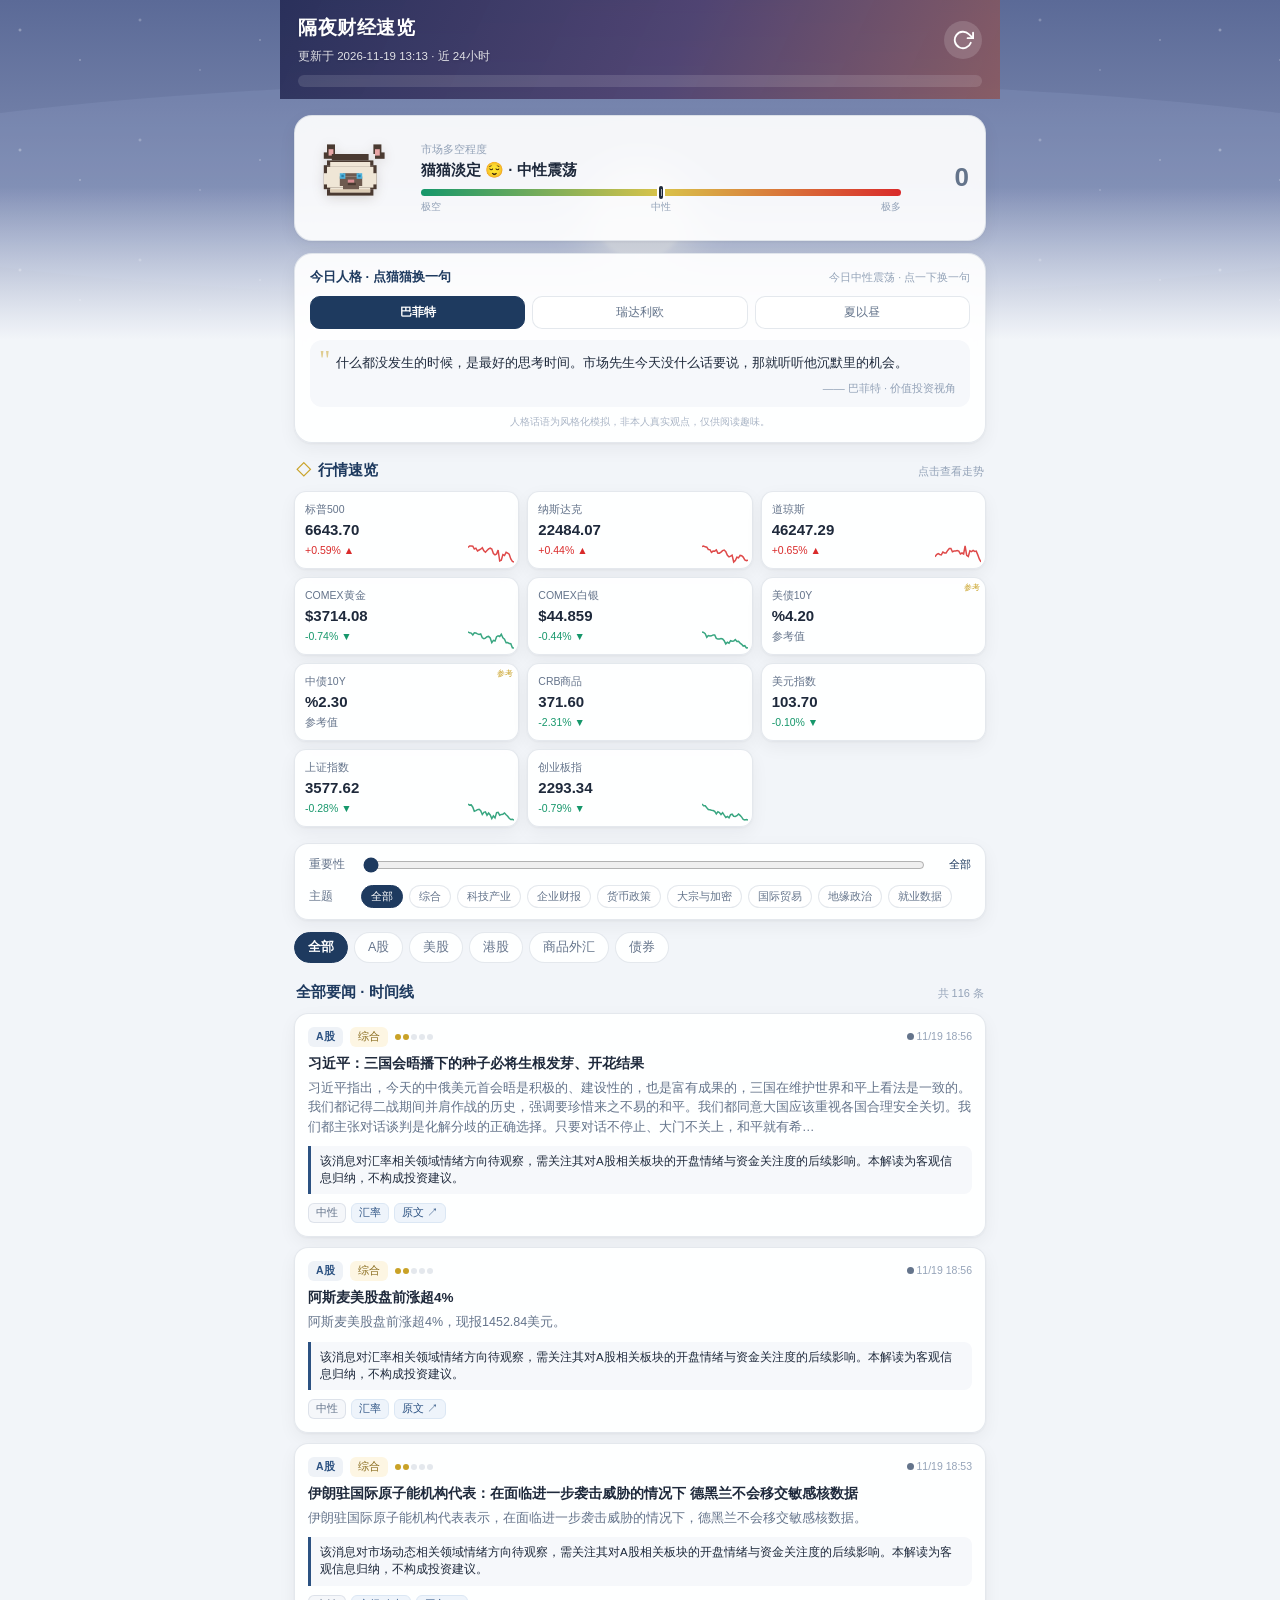
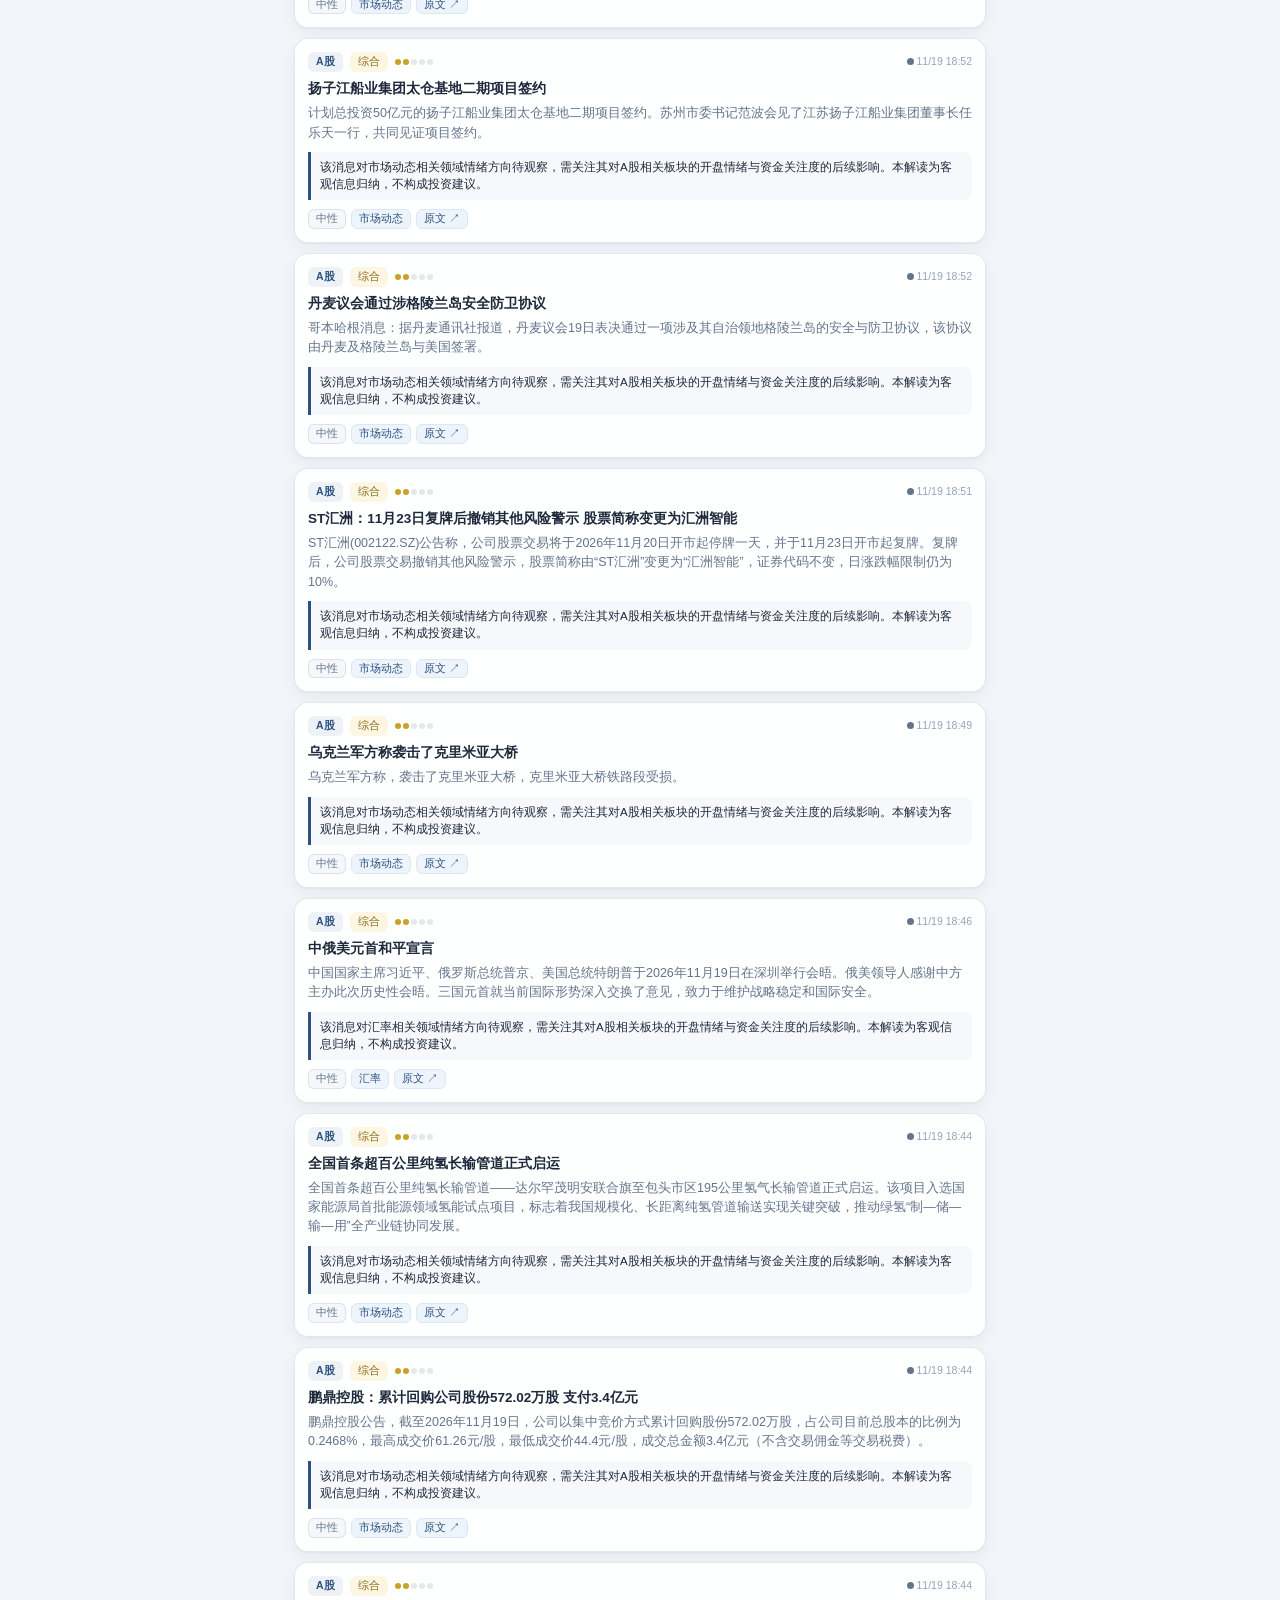
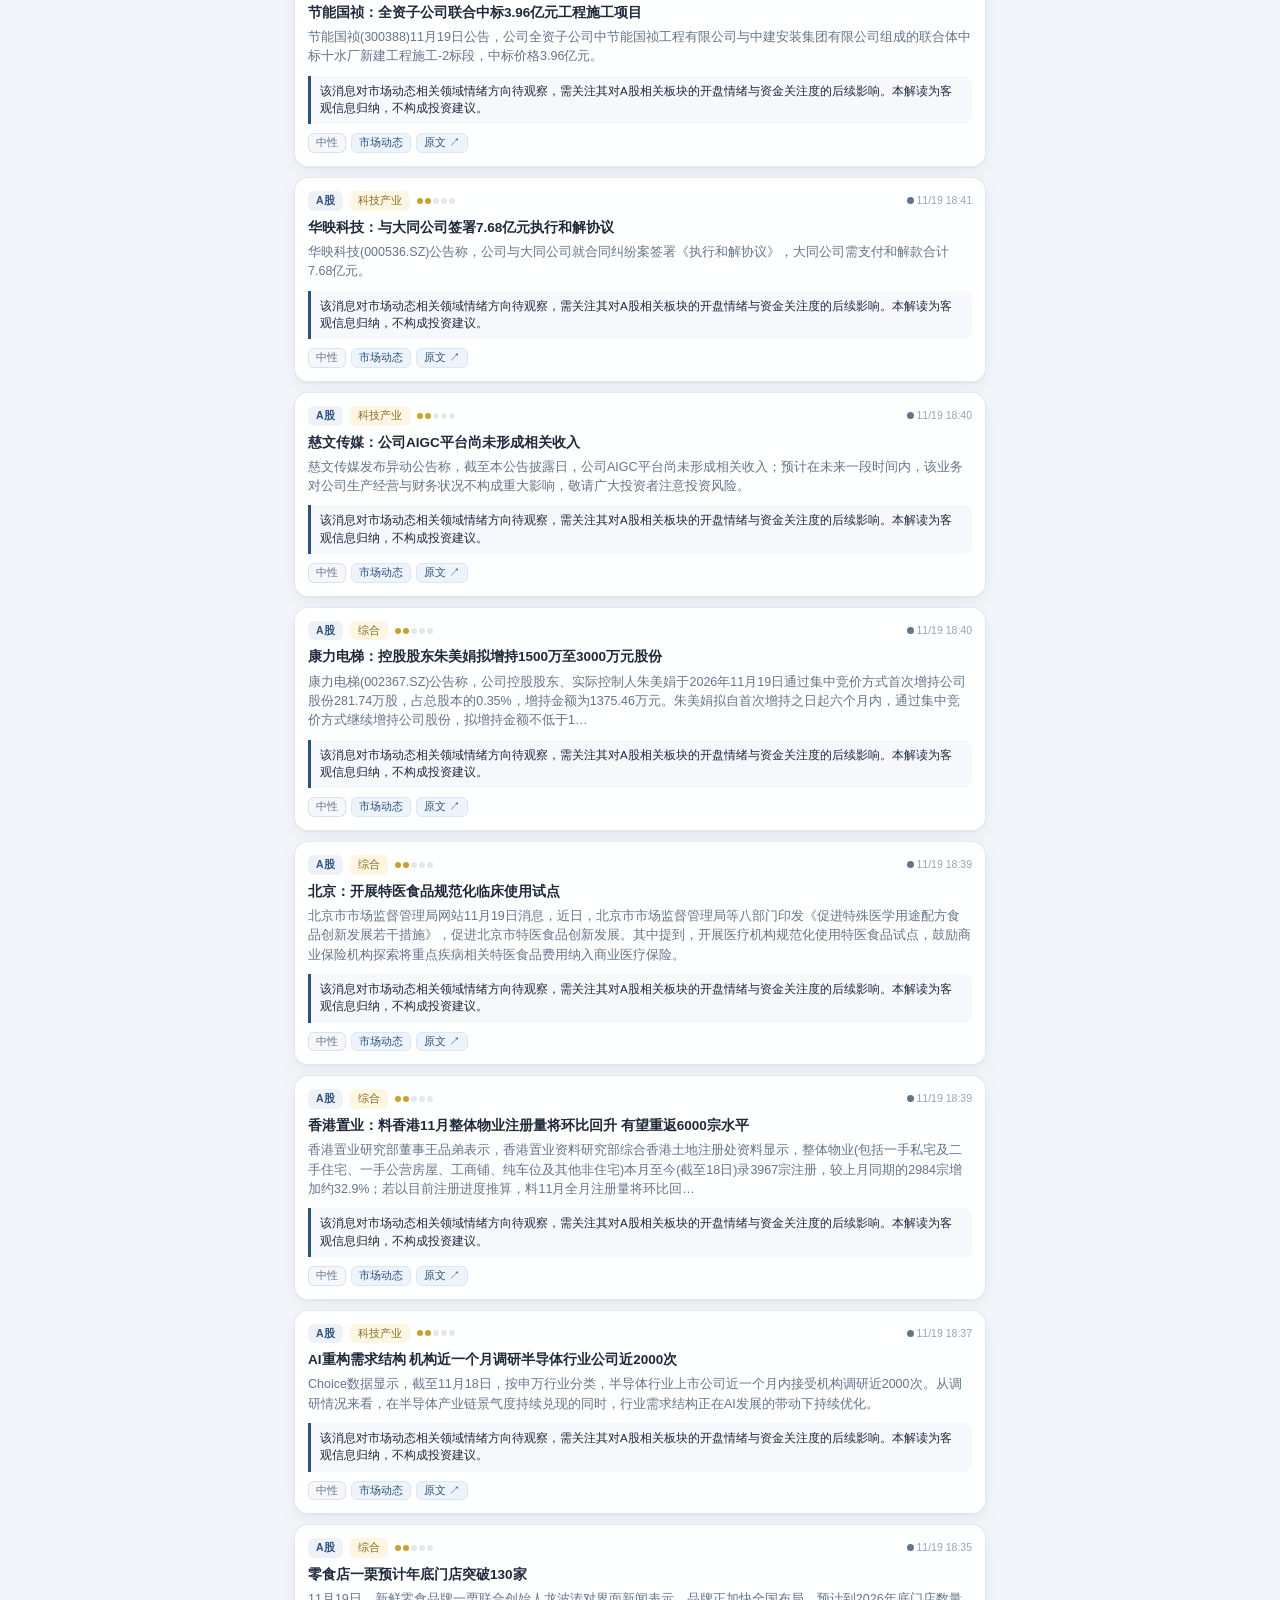
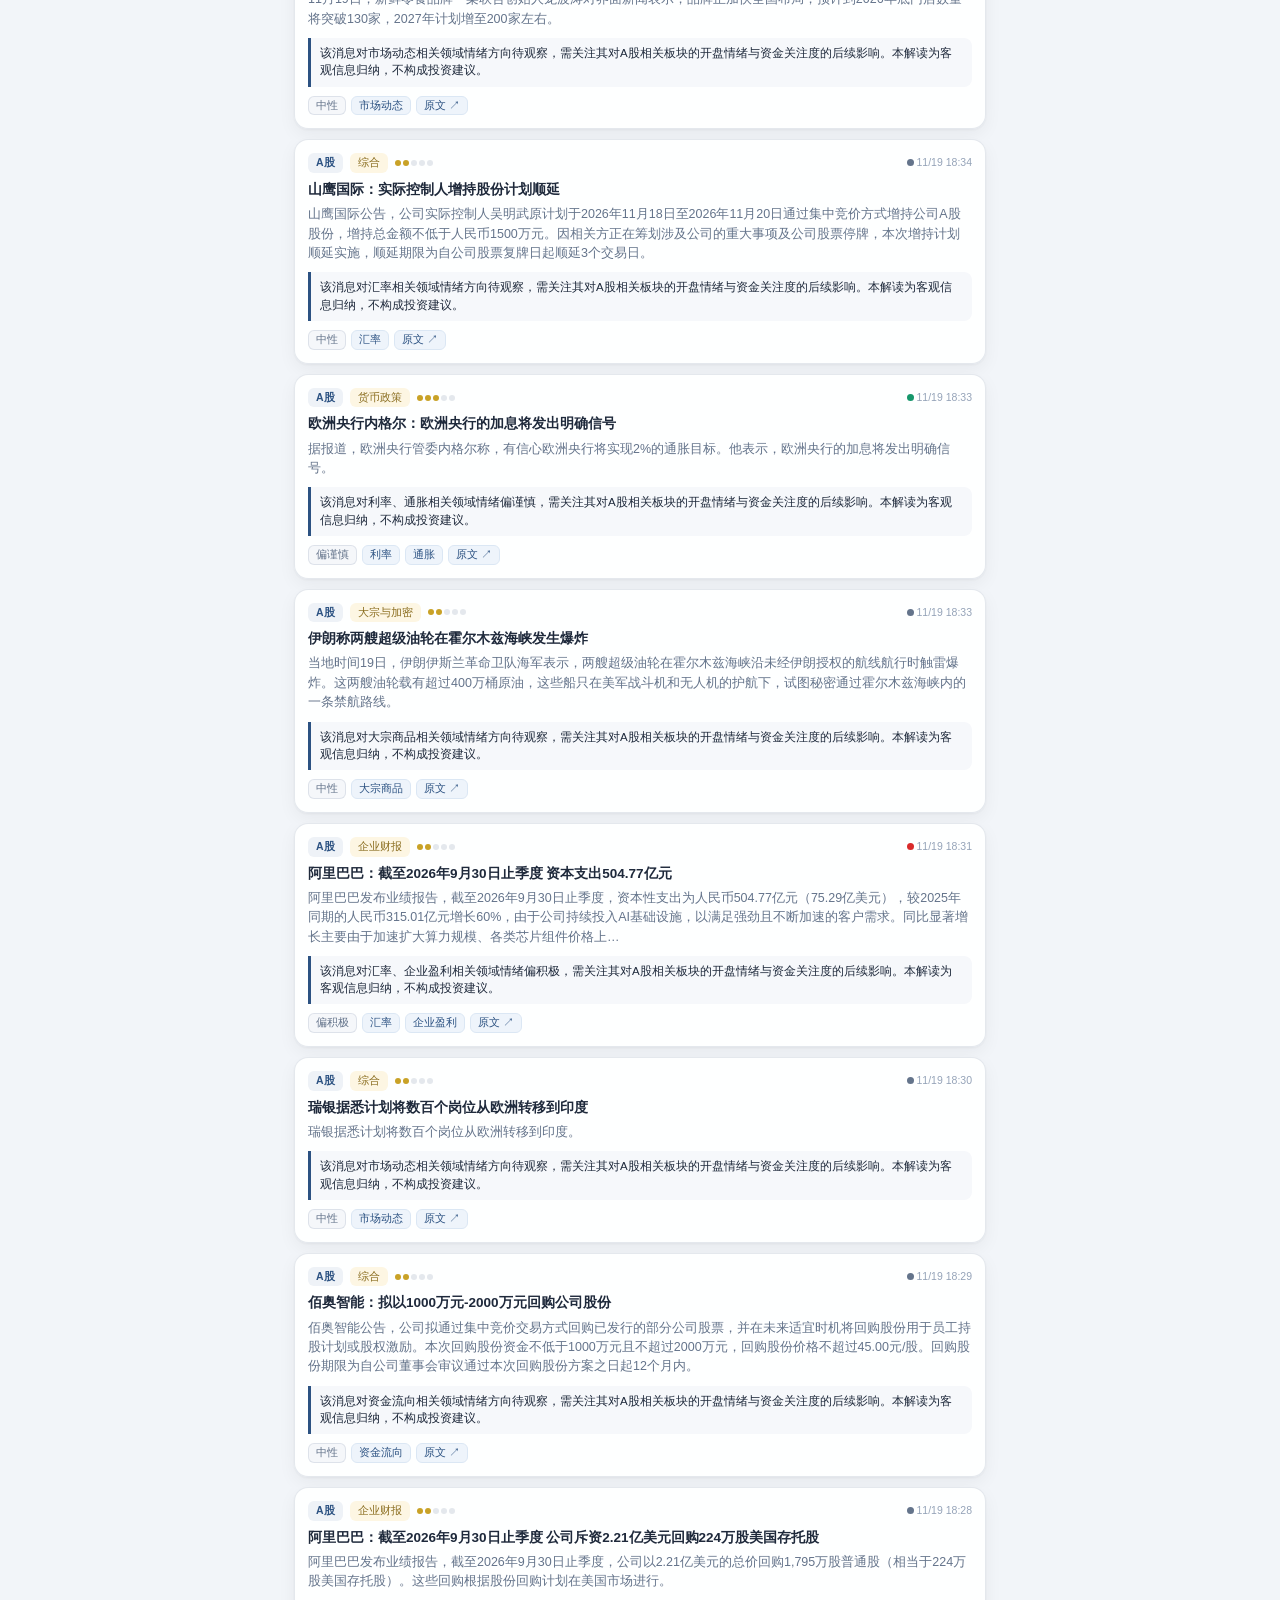
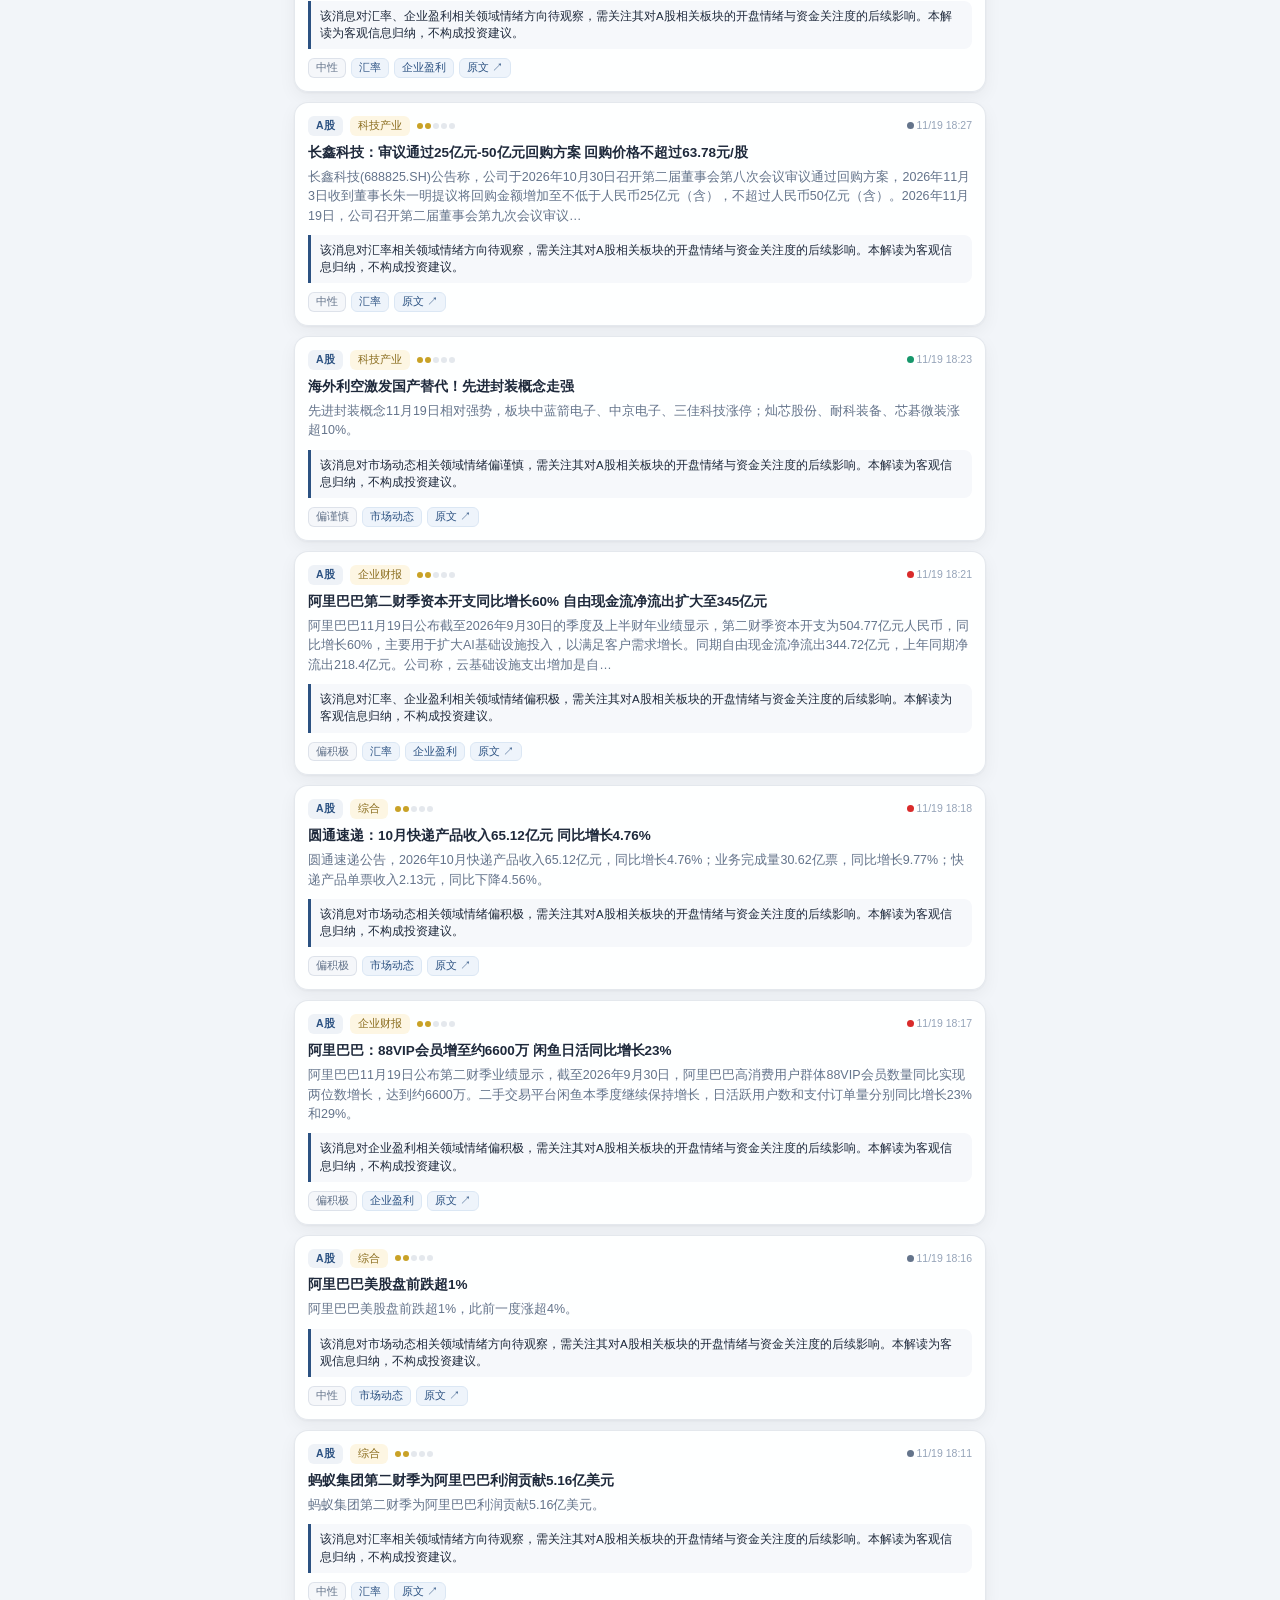
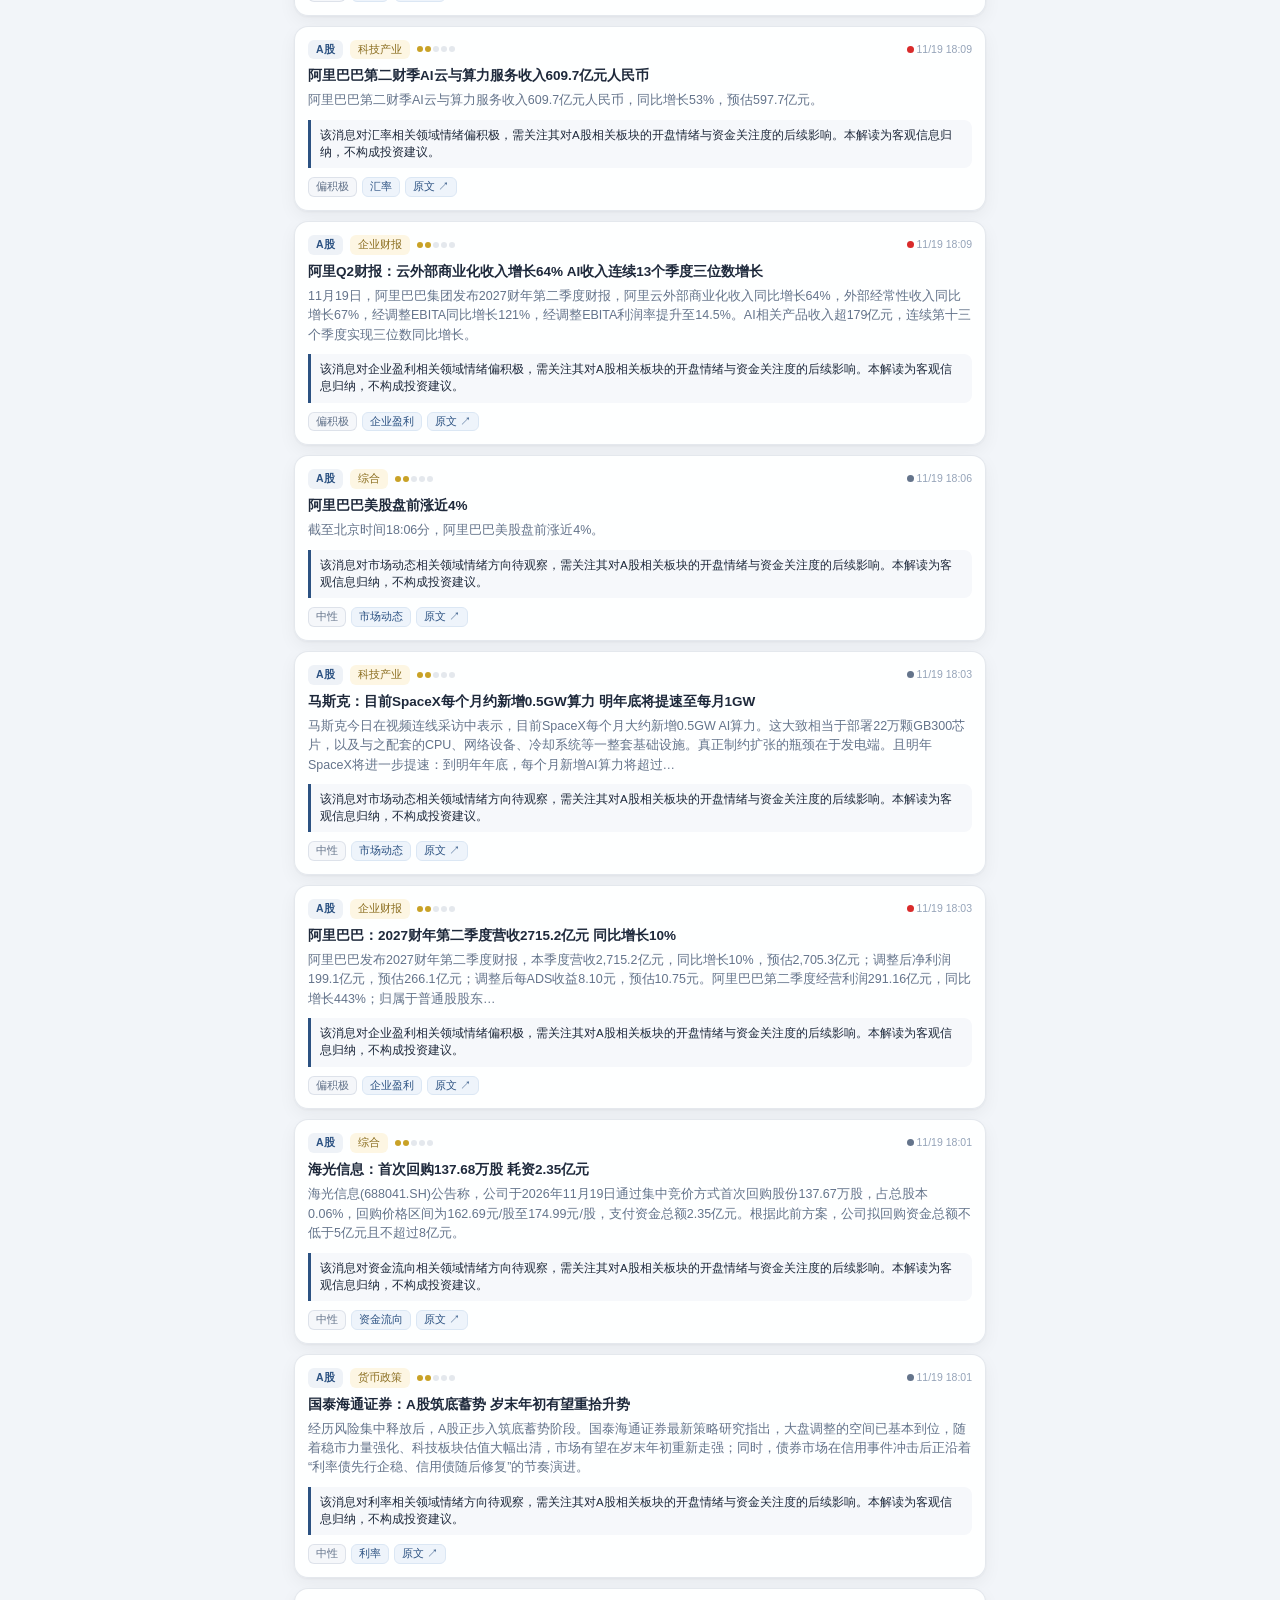
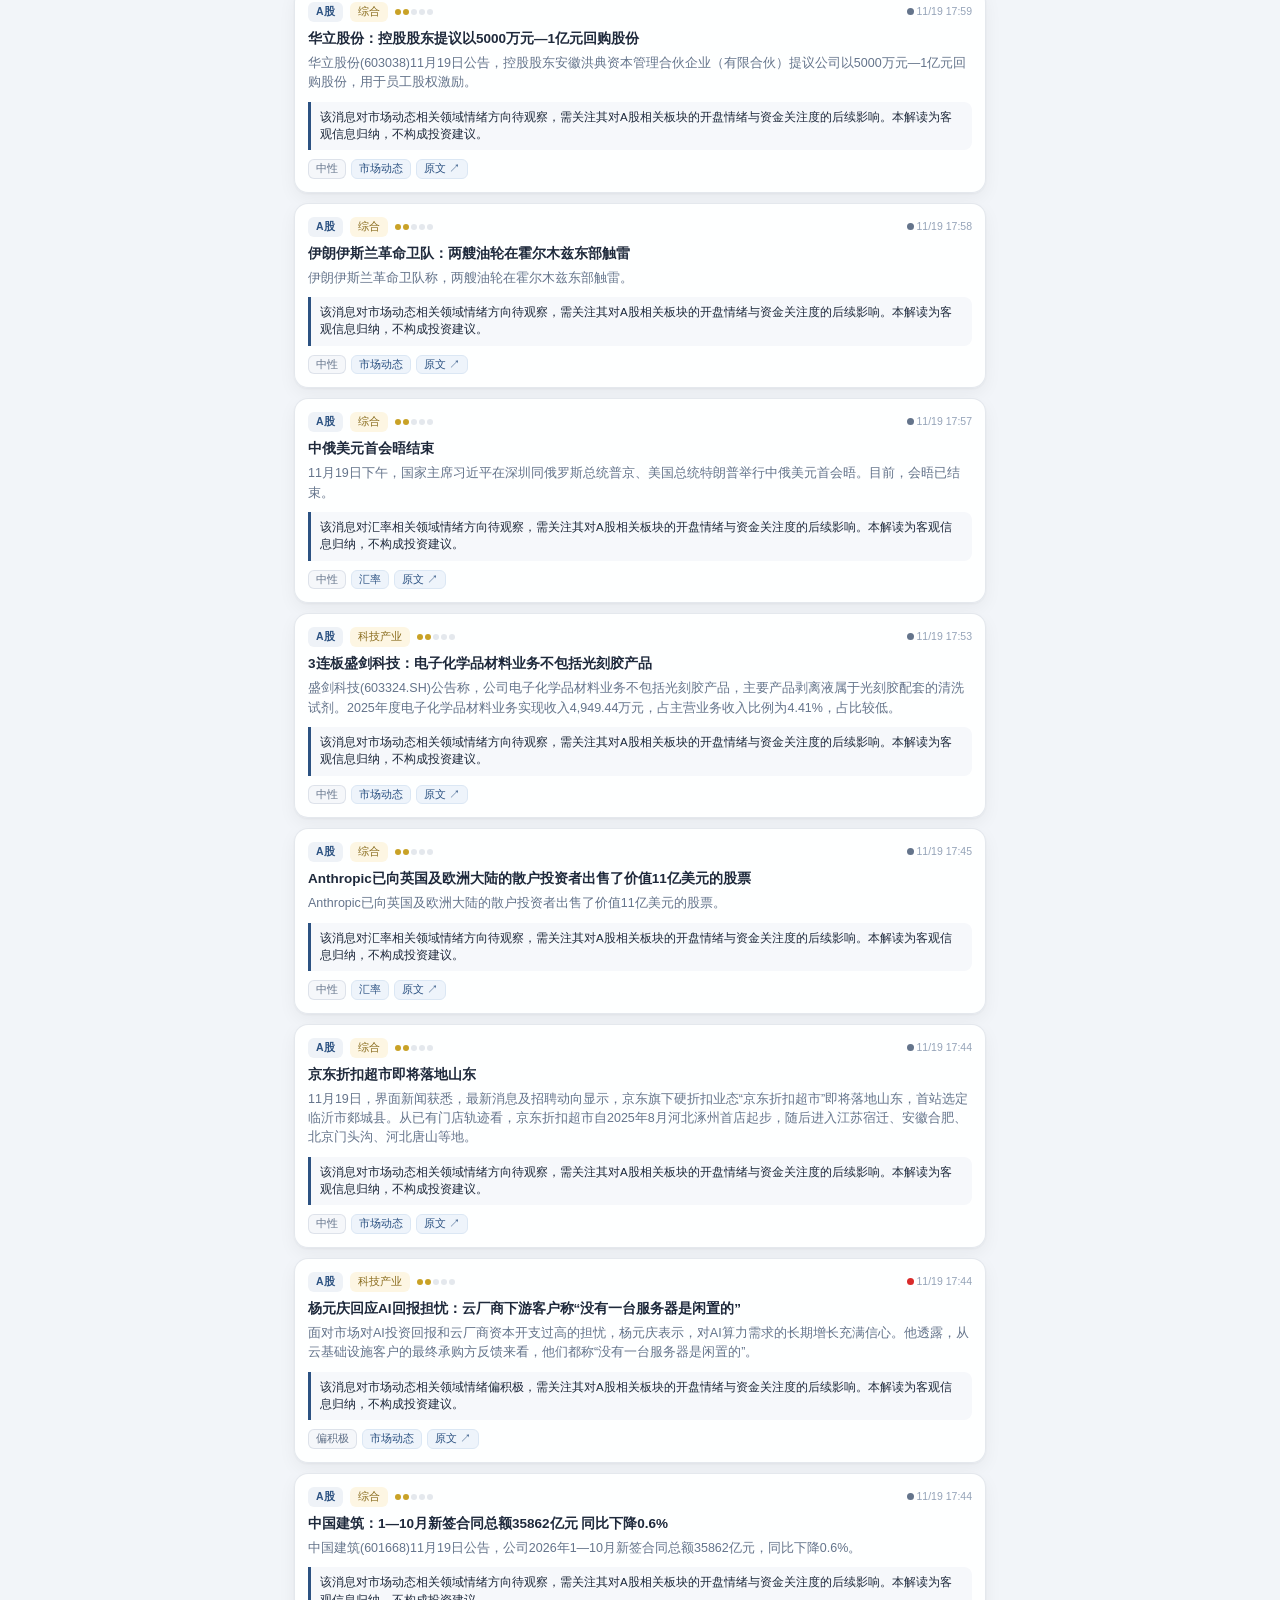
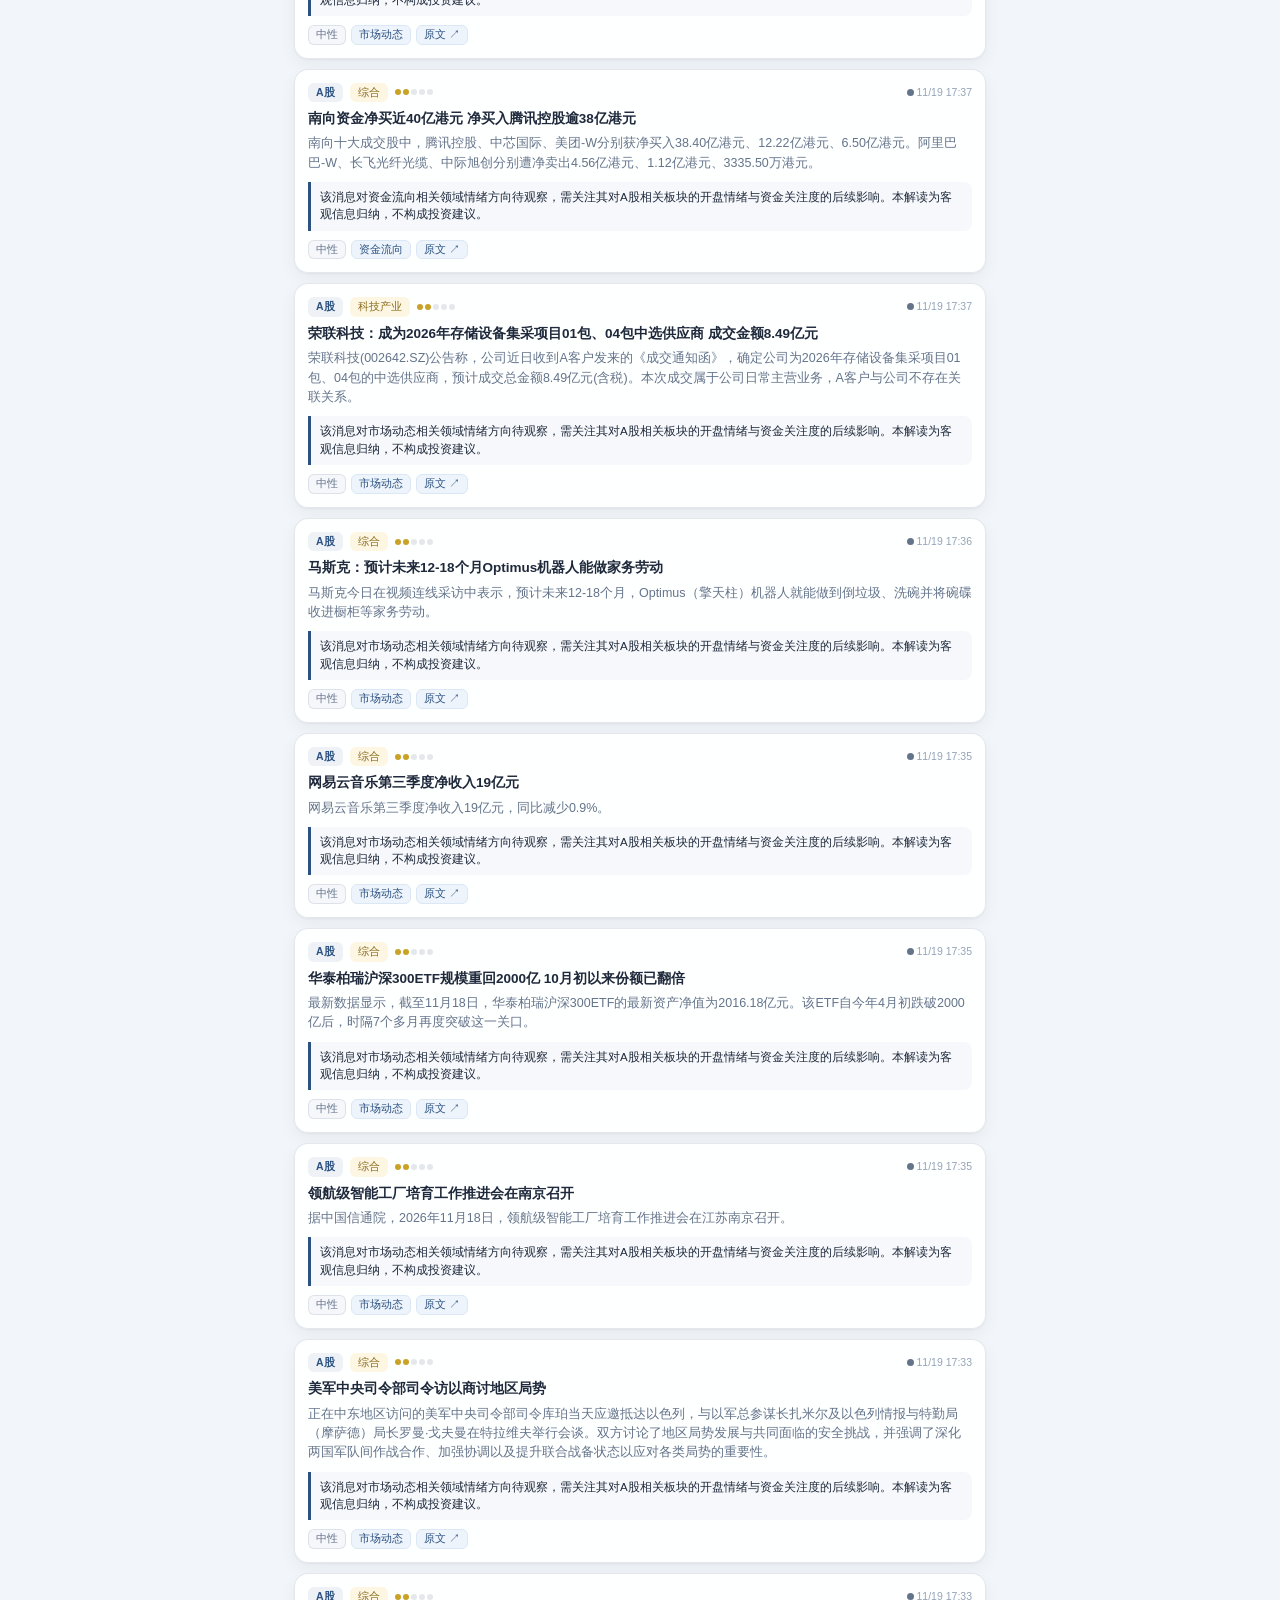
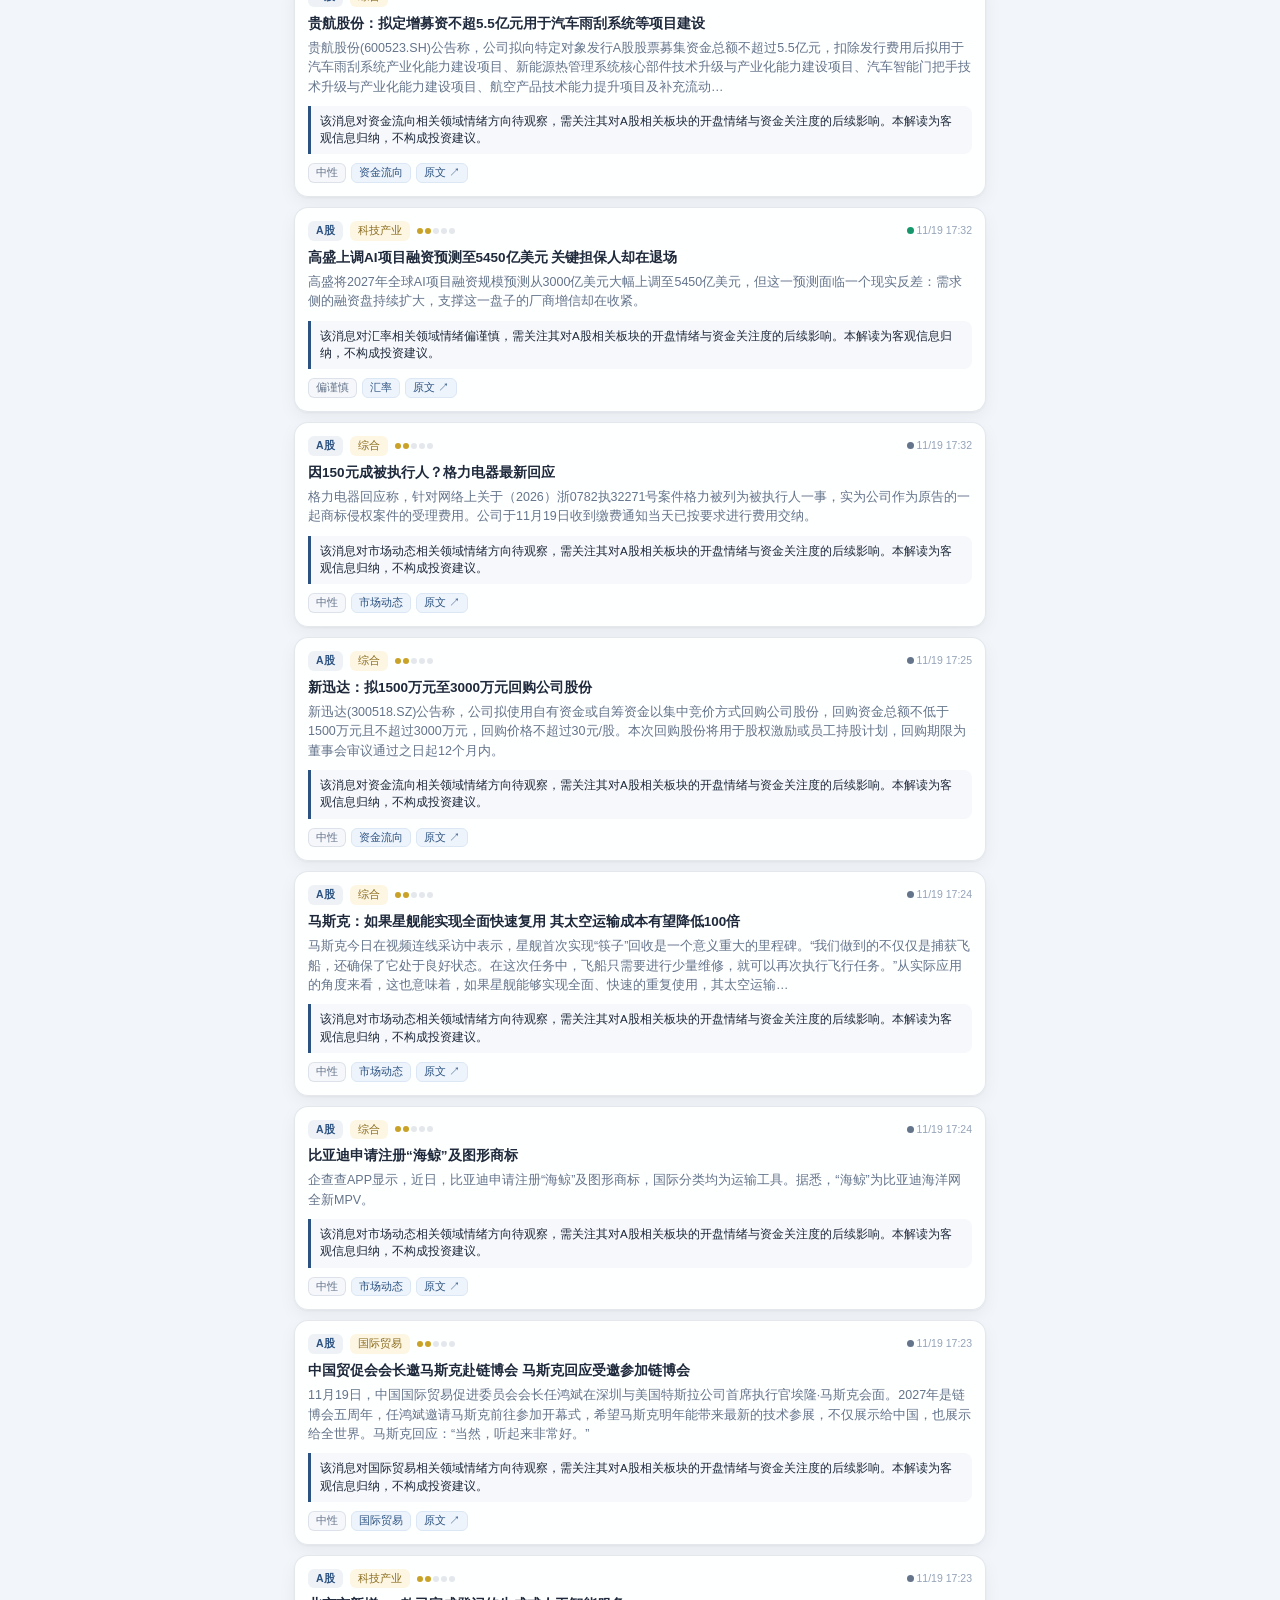
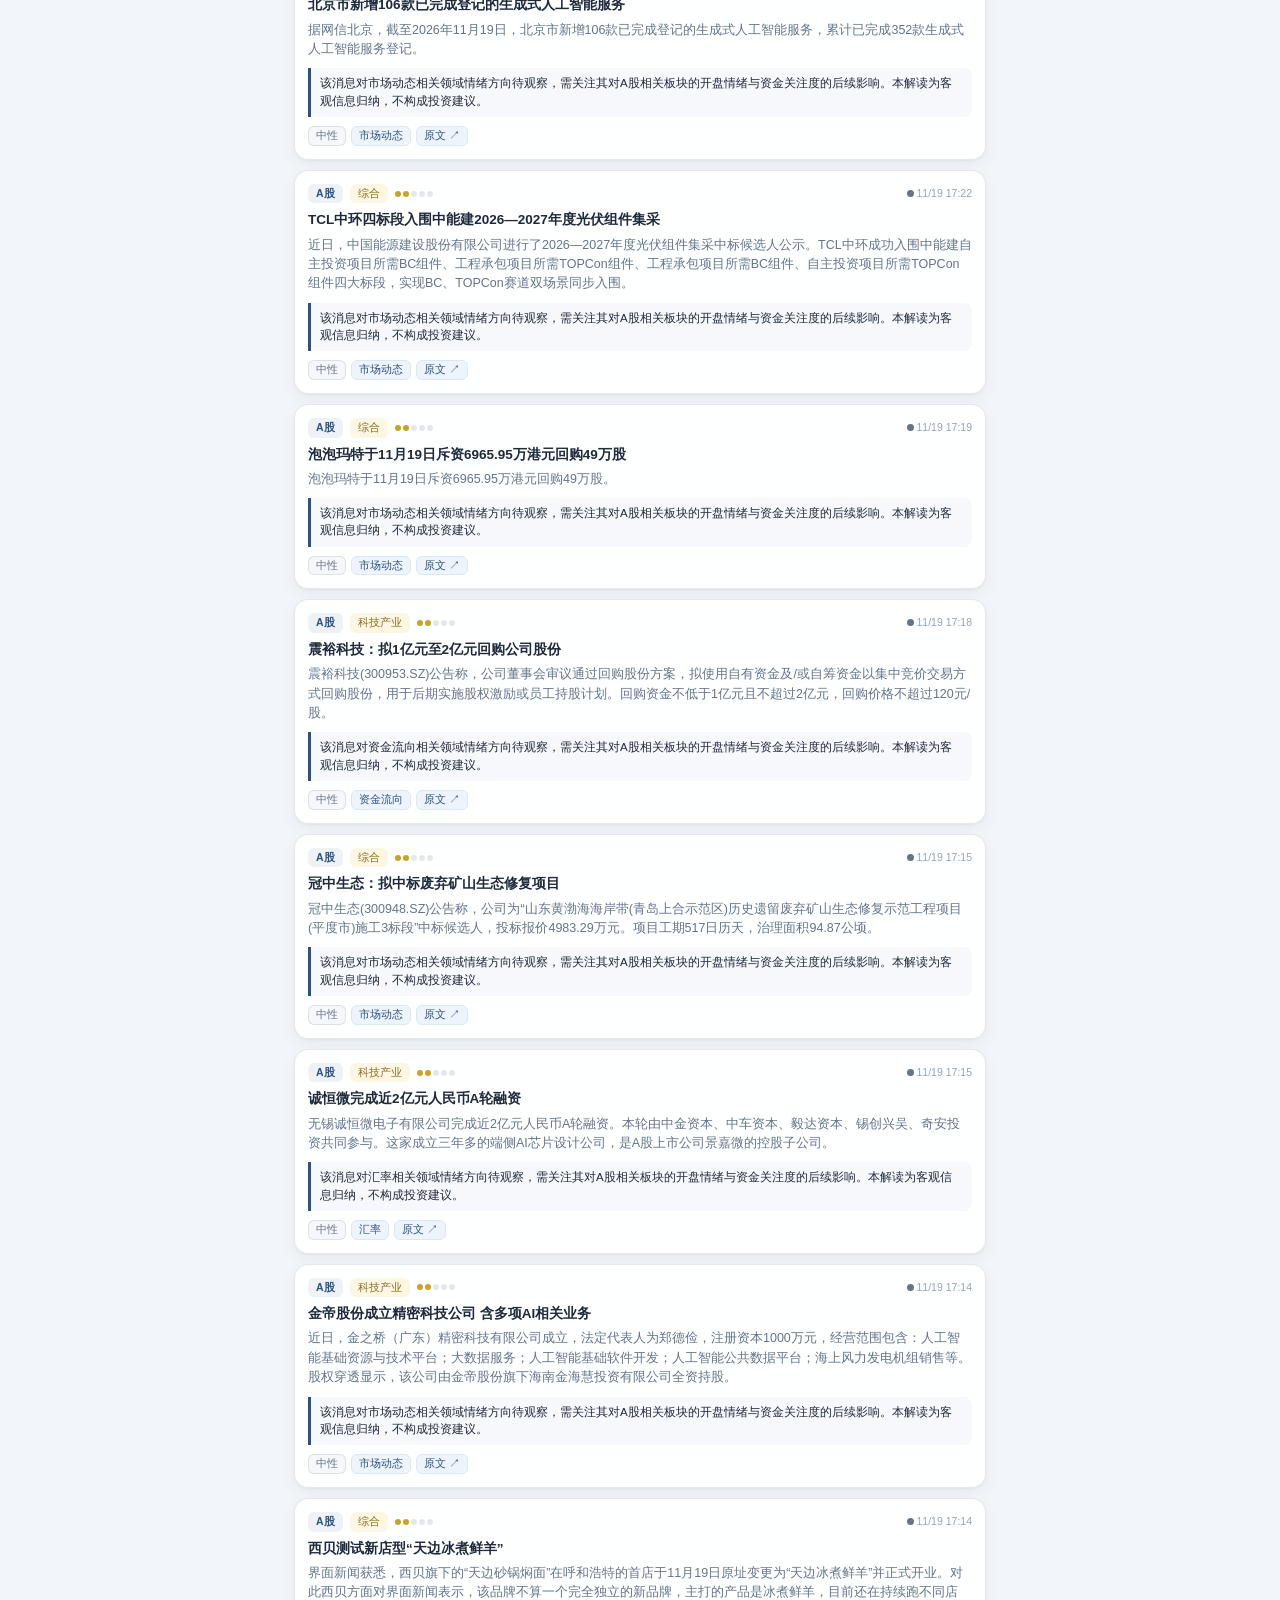
==== commit 53506fc8: "feat: 严谨化多空评分、猫猫去背景、巴菲特/瑞达利欧/夏以昼人格互动" ====
--- a/隔夜财经速览-离线版.html
+++ b/隔夜财经速览-离线版.html
@@ -57,8 +57,8 @@
 
 /* ---------- Mood hero (猫猫) ---------- */
 .mood-hero { margin: 16px 14px 4px; display: flex; align-items: center; gap: 14px; background: var(--surface); backdrop-filter: blur(10px); border: 1px solid var(--border); border-radius: 18px; padding: 14px 16px; box-shadow: var(--shadow); }
-.cat-box { flex: 0 0 96px; height: 96px; border-radius: 16px; background: linear-gradient(145deg,#fff3e0,#ffd9c0); display: flex; align-items: center; justify-content: center; }
-.cat-box svg { image-rendering: pixelated; }
+.cat-box { flex: 0 0 96px; height: 96px; display: flex; align-items: center; justify-content: center; background: none; }
+.cat-box svg { image-rendering: pixelated; filter: drop-shadow(0 3px 6px rgba(60,40,20,.15)); }
 .mood-info { flex: 1; min-width: 0; }
 .mood-label { font-size: 11px; color: var(--text-3); }
 .mood-cat-mood { font-size: 15px; font-weight: 700; margin: 1px 0 8px; }
@@ -71,6 +71,21 @@
 .mood-score.pos { color: var(--up); }
 .mood-score.neg { color: var(--down); }
 .mood-score.zero { color: var(--neutral); }
+
+/* ---------- 今日人格 ---------- */
+.persona-section { margin: 12px 14px 4px; background: var(--surface); backdrop-filter: blur(10px); border: 1px solid var(--border); border-radius: 18px; padding: 13px 15px; box-shadow: var(--shadow); }
+.persona-head { display: flex; align-items: baseline; justify-content: space-between; margin-bottom: 10px; }
+.persona-title { font-size: 13px; font-weight: 700; color: var(--primary); }
+.persona-hint { font-size: 10.5px; color: var(--text-3); }
+.persona-chips { display: flex; gap: 7px; margin-bottom: 11px; }
+.persona-chip { flex: 1; padding: 7px 4px; border: 1px solid var(--border); border-radius: 10px; background: var(--solid); color: var(--text-2); font-size: 12px; cursor: pointer; transition: all .15s; }
+.persona-chip.active { background: var(--primary); color: #fff; border-color: var(--primary); font-weight: 600; }
+.persona-quote { position: relative; background: var(--surface-2); border-radius: 12px; padding: 12px 14px 10px 26px; min-height: 64px; cursor: pointer; transition: background .2s; }
+.persona-quote:active { background: #eef2f7; }
+.quote-mark { position: absolute; left: 9px; top: 6px; font-size: 28px; color: var(--accent); opacity: .5; line-height: 1; font-family: Georgia, serif; }
+.persona-quote p { margin: 0; font-size: 13px; line-height: 1.65; color: var(--text); }
+.quote-author { margin-top: 7px; font-size: 11px; color: var(--text-3); text-align: right; }
+.persona-disclaimer { margin-top: 8px; font-size: 9.5px; color: var(--text-3); opacity: .8; text-align: center; }
 
 /* ---------- Section ---------- */
 .section { margin: 16px 14px; }
@@ -226,6 +241,25 @@
       <div class="mood-score" id="mood-score">--</div>
     </section>
 
+    <!-- 今日人格：点猫猫或选人格切换话语 -->
+    <section class="persona-section" id="persona-section">
+      <div class="persona-head">
+        <span class="persona-title">今日人格 · 点猫猫换一句</span>
+        <span class="persona-hint" id="persona-hint">选一个视角看今天</span>
+      </div>
+      <div class="persona-chips" id="persona-chips">
+        <button class="persona-chip active" data-persona="buffett">巴菲特</button>
+        <button class="persona-chip" data-persona="dalio">瑞达利欧</button>
+        <button class="persona-chip" data-persona="xiayizhou">夏以昼</button>
+      </div>
+      <div class="persona-quote" id="persona-quote">
+        <div class="quote-mark">"</div>
+        <p id="persona-quote-text">选择人格后，根据今日多空情绪生成一句话…</p>
+        <div class="quote-author" id="persona-quote-author"></div>
+      </div>
+      <div class="persona-disclaimer">人格话语为风格化模拟，非本人真实观点，仅供阅读趣味。</div>
+    </section>
+
     <!-- 行情速览 -->
     <section class="section" id="quotes-section">
       <div class="section-head">
@@ -298,18 +332,35 @@
 
   <script>window.__OFFLINE_NEWS__={
   "mood": {
-    "score": 27,
-    "cat": "happy",
-    "catMood": "猫猫开心 😸",
-    "label": "偏多",
+    "score": 0,
+    "cat": "calm",
+    "catMood": "猫猫淡定 😌",
+    "label": "中性震荡",
     "breakdown": {
-      "news": 33,
-      "market": 19
-    },
-    "scale": "-100 极空 / 0 中性 / +100 极多"
+      "news": 3,
+      "market": -4,
+      "newsConfidence": 100,
+      "sentimentCount": 18,
+      "layers": {
+        "aShare": -18,
+        "usStock": 19,
+        "commodity": -39,
+        "fx": 3
+      },
+      "weights": {
+        "news": 50,
+        "market": 50,
+        "aShare": 20,
+        "usStock": 20,
+        "commodity": 6,
+        "fx": 4
+      }
+    },
+    "scale": "-100 极空 / ≤-50 偏空 / -18~18 中性 / ≥18 偏多 / ≥50 极多",
+    "rules": "新闻面50%(按重要性加权+小样本折算) + 行情面50%(A股20/美股20/商品6/汇率4, ±3%封顶)"
   },
   "meta": {
-    "generatedAt": "2026-11-19T11:59:08.609161Z",
+    "generatedAt": "2026-11-19T13:13:35.564888Z",
     "windowStart": "2026-11-18T11:01:14.674754Z",
     "windowEnd": "2026-11-19T11:01:14.674754Z",
     "windowHours": 24,
@@ -344,12 +395,12 @@
   "topPicks": [
     "645722308cb554df",
     "fe02fcb4c005dfb4",
-    "7c4e05cef5639542",
-    "d520a4cd73b2e2d3",
     "074d5a81575129d4",
     "c31aeab2204c73f1",
     "d1e01830a20ee294",
-    "25f4d23fc0c1a730"
+    "25f4d23fc0c1a730",
+    "bfd4cd28270f3a15",
+    "f861cb336573eb7b"
   ],
   "items": [
     {
@@ -384,6 +435,1628 @@
       "subtopic": "货币政策",
       "tradingView": "该消息对利率相关领域情绪偏谨慎，需关注其对A股相关板块的开盘情绪与资金关注度的后续影响。本解读为客观信息归纳，不构成投资建议。",
       "importance": 3
+    },
+    {
+      "id": "074d5a81575129d4",
+      "market": "美股宏观",
+      "title": "Fed officials expect more rate hikes, worry about AI impact on inflation, minutes show",
+      "summary": "The Federal Reserve on Wednesday released minutes from its October policy meeting at which it voted to hold its benchmark interest rate in a…",
+      "source": "CNBC",
+      "sourceUrl": "https://www.cnbc.com/2026/11/18/fed-minutes-october-2026.html",
+      "publishedAt": "2026-11-18T19:41:59Z",
+      "sentiment": "neutral",
+      "impactTags": [
+        "利率",
+        "通胀",
+        "监管政策"
+      ],
+      "subtopic": "货币政策",
+      "tradingView": "该消息对利率、通胀、监管政策相关领域情绪方向待观察，需关注其对美股与全球风险资产的短期波动的后续影响。本解读为客观信息归纳，不构成投资建议。",
+      "importance": 3
+    },
+    {
+      "id": "c31aeab2204c73f1",
+      "market": "美股宏观",
+      "title": "Fed’s Waller says central bank may need to ‘shock people’ with half-point rate hike",
+      "summary": "Continued inflation above the Fed's 2% target is pushing central bank officials into a more aggressive stance.",
+      "source": "CNBC",
+      "sourceUrl": "https://www.cnbc.com/2026/11/18/federal-reserve-governor-christopher-waller.html",
+      "publishedAt": "2026-11-18T15:13:39Z",
+      "sentiment": "neutral",
+      "impactTags": [
+        "利率",
+        "通胀"
+      ],
+      "subtopic": "货币政策",
+      "tradingView": "该消息对利率、通胀相关领域情绪方向待观察，需关注其对美股与全球风险资产的短期波动的后续影响。本解读为客观信息归纳，不构成投资建议。",
+      "importance": 3
+    },
+    {
+      "id": "d1e01830a20ee294",
+      "market": "A股",
+      "title": "习近平：三国会晤播下的种子必将生根发芽、开花结果",
+      "summary": "习近平指出，今天的中俄美元首会晤是积极的、建设性的，也是富有成果的，三国在维护世界和平上看法是一致的。我们都记得二战期间并肩作战的历史，强调要珍惜来之不易的和平。我们都同意大国应该重视各国合理安全关切。我们都主张对话谈判是化解分歧的正确选择。只要对话不停止、大门不关上，和平就有希…",
+      "source": "东方财富7x24",
+      "sourceUrl": "https://kuaixun.eastmoney.com/",
+      "publishedAt": "2026-11-19T18:56:45Z",
+      "sentiment": "neutral",
+      "impactTags": [
+        "汇率"
+      ],
+      "subtopic": "综合",
+      "tradingView": "该消息对汇率相关领域情绪方向待观察，需关注其对A股相关板块的开盘情绪与资金关注度的后续影响。本解读为客观信息归纳，不构成投资建议。",
+      "importance": 2
+    },
+    {
+      "id": "25f4d23fc0c1a730",
+      "market": "A股",
+      "title": "阿斯麦美股盘前涨超4%",
+      "summary": "阿斯麦美股盘前涨超4%，现报1452.84美元。",
+      "source": "东方财富7x24",
+      "sourceUrl": "https://kuaixun.eastmoney.com/",
+      "publishedAt": "2026-11-19T18:56:05Z",
+      "sentiment": "neutral",
+      "impactTags": [
+        "汇率"
+      ],
+      "subtopic": "综合",
+      "tradingView": "该消息对汇率相关领域情绪方向待观察，需关注其对A股相关板块的开盘情绪与资金关注度的后续影响。本解读为客观信息归纳，不构成投资建议。",
+      "importance": 2
+    },
+    {
+      "id": "bfd4cd28270f3a15",
+      "market": "A股",
+      "title": "伊朗驻国际原子能机构代表：在面临进一步袭击威胁的情况下 德黑兰不会移交敏感核数据",
+      "summary": "伊朗驻国际原子能机构代表表示，在面临进一步袭击威胁的情况下，德黑兰不会移交敏感核数据。",
+      "source": "东方财富7x24",
+      "sourceUrl": "https://kuaixun.eastmoney.com/",
+      "publishedAt": "2026-11-19T18:53:18Z",
+      "sentiment": "neutral",
+      "impactTags": [
+        "市场动态"
+      ],
+      "subtopic": "综合",
+      "tradingView": "该消息对市场动态相关领域情绪方向待观察，需关注其对A股相关板块的开盘情绪与资金关注度的后续影响。本解读为客观信息归纳，不构成投资建议。",
+      "importance": 2
+    },
+    {
+      "id": "f861cb336573eb7b",
+      "market": "A股",
+      "title": "扬子江船业集团太仓基地二期项目签约",
+      "summary": "计划总投资50亿元的扬子江船业集团太仓基地二期项目签约。苏州市委书记范波会见了江苏扬子江船业集团董事长任乐天一行，共同见证项目签约。",
+      "source": "东方财富7x24",
+      "sourceUrl": "https://kuaixun.eastmoney.com/",
+      "publishedAt": "2026-11-19T18:52:43Z",
+      "sentiment": "neutral",
+      "impactTags": [
+        "市场动态"
+      ],
+      "subtopic": "综合",
+      "tradingView": "该消息对市场动态相关领域情绪方向待观察，需关注其对A股相关板块的开盘情绪与资金关注度的后续影响。本解读为客观信息归纳，不构成投资建议。",
+      "importance": 2
+    },
+    {
+      "id": "737f5c023cc18c83",
+      "market": "A股",
+      "title": "丹麦议会通过涉格陵兰岛安全防卫协议",
+      "summary": "哥本哈根消息：据丹麦通讯社报道，丹麦议会19日表决通过一项涉及其自治领地格陵兰岛的安全与防卫协议，该协议由丹麦及格陵兰岛与美国签署。",
+      "source": "东方财富7x24",
+      "sourceUrl": "https://kuaixun.eastmoney.com/",
+      "publishedAt": "2026-11-19T18:52:12Z",
+      "sentiment": "neutral",
+      "impactTags": [
+        "市场动态"
+      ],
+      "subtopic": "综合",
+      "tradingView": "该消息对市场动态相关领域情绪方向待观察，需关注其对A股相关板块的开盘情绪与资金关注度的后续影响。本解读为客观信息归纳，不构成投资建议。",
+      "importance": 2
+    },
+    {
+      "id": "69ad12e301ccf230",
+      "market": "A股",
+      "title": "ST汇洲：11月23日复牌后撤销其他风险警示 股票简称变更为汇洲智能",
+      "summary": "ST汇洲(002122.SZ)公告称，公司股票交易将于2026年11月20日开市起停牌一天，并于11月23日开市起复牌。复牌后，公司股票交易撤销其他风险警示，股票简称由“ST汇洲”变更为“汇洲智能”，证券代码不变，日涨跌幅限制仍为10%。",
+      "source": "东方财富7x24",
+      "sourceUrl": "https://kuaixun.eastmoney.com/",
+      "publishedAt": "2026-11-19T18:51:27Z",
+      "sentiment": "neutral",
+      "impactTags": [
+        "市场动态"
+      ],
+      "subtopic": "综合",
+      "tradingView": "该消息对市场动态相关领域情绪方向待观察，需关注其对A股相关板块的开盘情绪与资金关注度的后续影响。本解读为客观信息归纳，不构成投资建议。",
+      "importance": 2
+    },
+    {
+      "id": "aa2ab93c6b5739ce",
+      "market": "A股",
+      "title": "乌克兰军方称袭击了克里米亚大桥",
+      "summary": "乌克兰军方称，袭击了克里米亚大桥，克里米亚大桥铁路段受损。",
+      "source": "东方财富7x24",
+      "sourceUrl": "https://kuaixun.eastmoney.com/",
+      "publishedAt": "2026-11-19T18:49:17Z",
+      "sentiment": "neutral",
+      "impactTags": [
+        "市场动态"
+      ],
+      "subtopic": "综合",
+      "tradingView": "该消息对市场动态相关领域情绪方向待观察，需关注其对A股相关板块的开盘情绪与资金关注度的后续影响。本解读为客观信息归纳，不构成投资建议。",
+      "importance": 2
+    },
+    {
+      "id": "3d2d64160241e541",
+      "market": "A股",
+      "title": "中俄美元首和平宣言",
+      "summary": "中国国家主席习近平、俄罗斯总统普京、美国总统特朗普于2026年11月19日在深圳举行会晤。俄美领导人感谢中方主办此次历史性会晤。三国元首就当前国际形势深入交换了意见，致力于维护战略稳定和国际安全。",
+      "source": "东方财富7x24",
+      "sourceUrl": "https://kuaixun.eastmoney.com/",
+      "publishedAt": "2026-11-19T18:46:50Z",
+      "sentiment": "neutral",
+      "impactTags": [
+        "汇率"
+      ],
+      "subtopic": "综合",
+      "tradingView": "该消息对汇率相关领域情绪方向待观察，需关注其对A股相关板块的开盘情绪与资金关注度的后续影响。本解读为客观信息归纳，不构成投资建议。",
+      "importance": 2
+    },
+    {
+      "id": "916ef5479c43e0c4",
+      "market": "A股",
+      "title": "全国首条超百公里纯氢长输管道正式启运",
+      "summary": "全国首条超百公里纯氢长输管道——达尔罕茂明安联合旗至包头市区195公里氢气长输管道正式启运。该项目入选国家能源局首批能源领域氢能试点项目，标志着我国规模化、长距离纯氢管道输送实现关键突破，推动绿氢“制—储—输—用”全产业链协同发展。",
+      "source": "东方财富7x24",
+      "sourceUrl": "https://kuaixun.eastmoney.com/",
+      "publishedAt": "2026-11-19T18:44:41Z",
+      "sentiment": "neutral",
+      "impactTags": [
+        "市场动态"
+      ],
+      "subtopic": "综合",
+      "tradingView": "该消息对市场动态相关领域情绪方向待观察，需关注其对A股相关板块的开盘情绪与资金关注度的后续影响。本解读为客观信息归纳，不构成投资建议。",
+      "importance": 2
+    },
+    {
+      "id": "74c74e84044a0f59",
+      "market": "A股",
+      "title": "鹏鼎控股：累计回购公司股份572.02万股 支付3.4亿元",
+      "summary": "鹏鼎控股公告，截至2026年11月19日，公司以集中竞价方式累计回购股份572.02万股，占公司目前总股本的比例为0.2468%，最高成交价61.26元/股，最低成交价44.4元/股，成交总金额3.4亿元（不含交易佣金等交易税费）。",
+      "source": "东方财富7x24",
+      "sourceUrl": "https://kuaixun.eastmoney.com/",
+      "publishedAt": "2026-11-19T18:44:31Z",
+      "sentiment": "neutral",
+      "impactTags": [
+        "市场动态"
+      ],
+      "subtopic": "综合",
+      "tradingView": "该消息对市场动态相关领域情绪方向待观察，需关注其对A股相关板块的开盘情绪与资金关注度的后续影响。本解读为客观信息归纳，不构成投资建议。",
+      "importance": 2
+    },
+    {
+      "id": "0b92b416bae7a3ca",
+      "market": "A股",
+      "title": "节能国祯：全资子公司联合中标3.96亿元工程施工项目",
+      "summary": "节能国祯(300388)11月19日公告，公司全资子公司中节能国祯工程有限公司与中建安装集团有限公司组成的联合体中标十水厂新建工程施工-2标段，中标价格3.96亿元。",
+      "source": "东方财富7x24",
+      "sourceUrl": "https://kuaixun.eastmoney.com/",
+      "publishedAt": "2026-11-19T18:44:00Z",
+      "sentiment": "neutral",
+      "impactTags": [
+        "市场动态"
+      ],
+      "subtopic": "综合",
+      "tradingView": "该消息对市场动态相关领域情绪方向待观察，需关注其对A股相关板块的开盘情绪与资金关注度的后续影响。本解读为客观信息归纳，不构成投资建议。",
+      "importance": 2
+    },
+    {
+      "id": "6e444065ef5324a8",
+      "market": "A股",
+      "title": "华映科技：与大同公司签署7.68亿元执行和解协议",
+      "summary": "华映科技(000536.SZ)公告称，公司与大同公司就合同纠纷案签署《执行和解协议》，大同公司需支付和解款合计7.68亿元。",
+      "source": "东方财富7x24",
+      "sourceUrl": "https://kuaixun.eastmoney.com/",
+      "publishedAt": "2026-11-19T18:41:16Z",
+      "sentiment": "neutral",
+      "impactTags": [
+        "市场动态"
+      ],
+      "subtopic": "科技产业",
+      "tradingView": "该消息对市场动态相关领域情绪方向待观察，需关注其对A股相关板块的开盘情绪与资金关注度的后续影响。本解读为客观信息归纳，不构成投资建议。",
+      "importance": 2
+    },
+    {
+      "id": "77c3180106e1a5a1",
+      "market": "A股",
+      "title": "慈文传媒：公司AIGC平台尚未形成相关收入",
+      "summary": "慈文传媒发布异动公告称，截至本公告披露日，公司AIGC平台尚未形成相关收入；预计在未来一段时间内，该业务对公司生产经营与财务状况不构成重大影响，敬请广大投资者注意投资风险。",
+      "source": "东方财富7x24",
+      "sourceUrl": "https://kuaixun.eastmoney.com/",
+      "publishedAt": "2026-11-19T18:40:31Z",
+      "sentiment": "neutral",
+      "impactTags": [
+        "市场动态"
+      ],
+      "subtopic": "科技产业",
+      "tradingView": "该消息对市场动态相关领域情绪方向待观察，需关注其对A股相关板块的开盘情绪与资金关注度的后续影响。本解读为客观信息归纳，不构成投资建议。",
+      "importance": 2
+    },
+    {
+      "id": "c57c008013846872",
+      "market": "A股",
+      "title": "康力电梯：控股股东朱美娟拟增持1500万至3000万元股份",
+      "summary": "康力电梯(002367.SZ)公告称，公司控股股东、实际控制人朱美娟于2026年11月19日通过集中竞价方式首次增持公司股份281.74万股，占总股本的0.35%，增持金额为1375.46万元。朱美娟拟自首次增持之日起六个月内，通过集中竞价方式继续增持公司股份，拟增持金额不低于1…",
+      "source": "东方财富7x24",
+      "sourceUrl": "https://kuaixun.eastmoney.com/",
+      "publishedAt": "2026-11-19T18:40:02Z",
+      "sentiment": "neutral",
+      "impactTags": [
+        "市场动态"
+      ],
+      "subtopic": "综合",
+      "tradingView": "该消息对市场动态相关领域情绪方向待观察，需关注其对A股相关板块的开盘情绪与资金关注度的后续影响。本解读为客观信息归纳，不构成投资建议。",
+      "importance": 2
+    },
+    {
+      "id": "4e46ce8cdbadfb17",
+      "market": "A股",
+      "title": "北京：开展特医食品规范化临床使用试点",
+      "summary": "北京市市场监督管理局网站11月19日消息，近日，北京市市场监督管理局等八部门印发《促进特殊医学用途配方食品创新发展若干措施》，促进北京市特医食品创新发展。其中提到，开展医疗机构规范化使用特医食品试点，鼓励商业保险机构探索将重点疾病相关特医食品费用纳入商业医疗保险。",
+      "source": "东方财富7x24",
+      "sourceUrl": "https://kuaixun.eastmoney.com/",
+      "publishedAt": "2026-11-19T18:39:54Z",
+      "sentiment": "neutral",
+      "impactTags": [
+        "市场动态"
+      ],
+      "subtopic": "综合",
+      "tradingView": "该消息对市场动态相关领域情绪方向待观察，需关注其对A股相关板块的开盘情绪与资金关注度的后续影响。本解读为客观信息归纳，不构成投资建议。",
+      "importance": 2
+    },
+    {
+      "id": "fb200eb507ad504b",
+      "market": "A股",
+      "title": "香港置业：料香港11月整体物业注册量将环比回升 有望重返6000宗水平",
+      "summary": "香港置业研究部董事王品弟表示，香港置业资料研究部综合香港土地注册处资料显示，整体物业(包括一手私宅及二手住宅、一手公营房屋、工商铺、纯车位及其他非住宅)本月至今(截至18日)录3967宗注册，较上月同期的2984宗增加约32.9%；若以目前注册进度推算，料11月全月注册量将环比回…",
+      "source": "东方财富7x24",
+      "sourceUrl": "https://kuaixun.eastmoney.com/",
+      "publishedAt": "2026-11-19T18:39:11Z",
+      "sentiment": "neutral",
+      "impactTags": [
+        "市场动态"
+      ],
+      "subtopic": "综合",
+      "tradingView": "该消息对市场动态相关领域情绪方向待观察，需关注其对A股相关板块的开盘情绪与资金关注度的后续影响。本解读为客观信息归纳，不构成投资建议。",
+      "importance": 2
+    },
+    {
+      "id": "476bfa5e08063195",
+      "market": "A股",
+      "title": "AI重构需求结构 机构近一个月调研半导体行业公司近2000次",
+      "summary": "Choice数据显示，截至11月18日，按申万行业分类，半导体行业上市公司近一个月内接受机构调研近2000次。从调研情况来看，在半导体产业链景气度持续兑现的同时，行业需求结构正在AI发展的带动下持续优化。",
+      "source": "东方财富7x24",
+      "sourceUrl": "https://kuaixun.eastmoney.com/",
+      "publishedAt": "2026-11-19T18:37:14Z",
+      "sentiment": "neutral",
+      "impactTags": [
+        "市场动态"
+      ],
+      "subtopic": "科技产业",
+      "tradingView": "该消息对市场动态相关领域情绪方向待观察，需关注其对A股相关板块的开盘情绪与资金关注度的后续影响。本解读为客观信息归纳，不构成投资建议。",
+      "importance": 2
+    },
+    {
+      "id": "2d79c431d6273888",
+      "market": "A股",
+      "title": "零食店一栗预计年底门店突破130家",
+      "summary": "11月19日，新鲜零食品牌一栗联合创始人龙波涛对界面新闻表示，品牌正加快全国布局，预计到2026年底门店数量将突破130家，2027年计划增至200家左右。",
+      "source": "东方财富7x24",
+      "sourceUrl": "https://kuaixun.eastmoney.com/",
+      "publishedAt": "2026-11-19T18:35:34Z",
+      "sentiment": "neutral",
+      "impactTags": [
+        "市场动态"
+      ],
+      "subtopic": "综合",
+      "tradingView": "该消息对市场动态相关领域情绪方向待观察，需关注其对A股相关板块的开盘情绪与资金关注度的后续影响。本解读为客观信息归纳，不构成投资建议。",
+      "importance": 2
+    },
+    {
+      "id": "9f40ad58ff70482a",
+      "market": "A股",
+      "title": "山鹰国际：实际控制人增持股份计划顺延",
+      "summary": "山鹰国际公告，公司实际控制人吴明武原计划于2026年11月18日至2026年11月20日通过集中竞价方式增持公司A股股份，增持总金额不低于人民币1500万元。因相关方正在筹划涉及公司的重大事项及公司股票停牌，本次增持计划顺延实施，顺延期限为自公司股票复牌日起顺延3个交易日。",
+      "source": "东方财富7x24",
+      "sourceUrl": "https://kuaixun.eastmoney.com/",
+      "publishedAt": "2026-11-19T18:34:31Z",
+      "sentiment": "neutral",
+      "impactTags": [
+        "汇率"
+      ],
+      "subtopic": "综合",
+      "tradingView": "该消息对汇率相关领域情绪方向待观察，需关注其对A股相关板块的开盘情绪与资金关注度的后续影响。本解读为客观信息归纳，不构成投资建议。",
+      "importance": 2
+    },
+    {
+      "id": "e7a6f089acbe151d",
+      "market": "A股",
+      "title": "伊朗称两艘超级油轮在霍尔木兹海峡发生爆炸",
+      "summary": "当地时间19日，伊朗伊斯兰革命卫队海军表示，两艘超级油轮在霍尔木兹海峡沿未经伊朗授权的航线航行时触雷爆炸。这两艘油轮载有超过400万桶原油，这些船只在美军战斗机和无人机的护航下，试图秘密通过霍尔木兹海峡内的一条禁航路线。",
+      "source": "东方财富7x24",
+      "sourceUrl": "https://kuaixun.eastmoney.com/",
+      "publishedAt": "2026-11-19T18:33:20Z",
+      "sentiment": "neutral",
+      "impactTags": [
+        "大宗商品"
+      ],
+      "subtopic": "大宗与加密",
+      "tradingView": "该消息对大宗商品相关领域情绪方向待观察，需关注其对A股相关板块的开盘情绪与资金关注度的后续影响。本解读为客观信息归纳，不构成投资建议。",
+      "importance": 2
+    },
+    {
+      "id": "3927ee86b850832d",
+      "market": "A股",
+      "title": "阿里巴巴：截至2026年9月30日止季度 资本支出504.77亿元",
+      "summary": "阿里巴巴发布业绩报告，截至2026年9月30日止季度，资本性支出为人民币504.77亿元（75.29亿美元），较2025年同期的人民币315.01亿元增长60%，由于公司持续投入AI基础设施，以满足强劲且不断加速的客户需求。同比显著增长主要由于加速扩大算力规模、各类芯片组件价格上…",
+      "source": "东方财富7x24",
+      "sourceUrl": "https://kuaixun.eastmoney.com/",
+      "publishedAt": "2026-11-19T18:31:01Z",
+      "sentiment": "positive",
+      "impactTags": [
+        "汇率",
+        "企业盈利"
+      ],
+      "subtopic": "企业财报",
+      "tradingView": "该消息对汇率、企业盈利相关领域情绪偏积极，需关注其对A股相关板块的开盘情绪与资金关注度的后续影响。本解读为客观信息归纳，不构成投资建议。",
+      "importance": 2
+    },
+    {
+      "id": "238d39f10b391cae",
+      "market": "A股",
+      "title": "瑞银据悉计划将数百个岗位从欧洲转移到印度",
+      "summary": "瑞银据悉计划将数百个岗位从欧洲转移到印度。",
+      "source": "东方财富7x24",
+      "sourceUrl": "https://kuaixun.eastmoney.com/",
+      "publishedAt": "2026-11-19T18:30:13Z",
+      "sentiment": "neutral",
+      "impactTags": [
+        "市场动态"
+      ],
+      "subtopic": "综合",
+      "tradingView": "该消息对市场动态相关领域情绪方向待观察，需关注其对A股相关板块的开盘情绪与资金关注度的后续影响。本解读为客观信息归纳，不构成投资建议。",
+      "importance": 2
+    },
+    {
+      "id": "f2d23041fdee1826",
+      "market": "A股",
+      "title": "佰奥智能：拟以1000万元-2000万元回购公司股份",
+      "summary": "佰奥智能公告，公司拟通过集中竞价交易方式回购已发行的部分公司股票，并在未来适宜时机将回购股份用于员工持股计划或股权激励。本次回购股份资金不低于1000万元且不超过2000万元，回购股份价格不超过45.00元/股。回购股份期限为自公司董事会审议通过本次回购股份方案之日起12个月内。",
+      "source": "东方财富7x24",
+      "sourceUrl": "https://kuaixun.eastmoney.com/",
+      "publishedAt": "2026-11-19T18:29:57Z",
+      "sentiment": "neutral",
+      "impactTags": [
+        "资金流向"
+      ],
+      "subtopic": "综合",
+      "tradingView": "该消息对资金流向相关领域情绪方向待观察，需关注其对A股相关板块的开盘情绪与资金关注度的后续影响。本解读为客观信息归纳，不构成投资建议。",
+      "importance": 2
+    },
+    {
+      "id": "4aad7c4707cbd098",
+      "market": "A股",
+      "title": "阿里巴巴：截至2026年9月30日止季度 公司斥资2.21亿美元回购224万股美国存托股",
+      "summary": "阿里巴巴发布业绩报告，截至2026年9月30日止季度，公司以2.21亿美元的总价回购1,795万股普通股（相当于224万股美国存托股）。这些回购根据股份回购计划在美国市场进行。",
+      "source": "东方财富7x24",
+      "sourceUrl": "https://kuaixun.eastmoney.com/",
+      "publishedAt": "2026-11-19T18:28:20Z",
+      "sentiment": "neutral",
+      "impactTags": [
+        "汇率",
+        "企业盈利"
+      ],
+      "subtopic": "企业财报",
+      "tradingView": "该消息对汇率、企业盈利相关领域情绪方向待观察，需关注其对A股相关板块的开盘情绪与资金关注度的后续影响。本解读为客观信息归纳，不构成投资建议。",
+      "importance": 2
+    },
+    {
+      "id": "37e21e5a00db7ba7",
+      "market": "A股",
+      "title": "长鑫科技：审议通过25亿元-50亿元回购方案 回购价格不超过63.78元/股",
+      "summary": "长鑫科技(688825.SH)公告称，公司于2026年10月30日召开第二届董事会第八次会议审议通过回购方案，2026年11月3日收到董事长朱一明提议将回购金额增加至不低于人民币25亿元（含），不超过人民币50亿元（含）。2026年11月19日，公司召开第二届董事会第九次会议审议…",
+      "source": "东方财富7x24",
+      "sourceUrl": "https://kuaixun.eastmoney.com/",
+      "publishedAt": "2026-11-19T18:27:27Z",
+      "sentiment": "neutral",
+      "impactTags": [
+        "汇率"
+      ],
+      "subtopic": "科技产业",
+      "tradingView": "该消息对汇率相关领域情绪方向待观察，需关注其对A股相关板块的开盘情绪与资金关注度的后续影响。本解读为客观信息归纳，不构成投资建议。",
+      "importance": 2
+    },
+    {
+      "id": "9a76794ec78372c6",
+      "market": "A股",
+      "title": "海外利空激发国产替代！先进封装概念走强",
+      "summary": "先进封装概念11月19日相对强势，板块中蓝箭电子、中京电子、三佳科技涨停；灿芯股份、耐科装备、芯碁微装涨超10%。",
+      "source": "东方财富7x24",
+      "sourceUrl": "https://kuaixun.eastmoney.com/",
+      "publishedAt": "2026-11-19T18:23:37Z",
+      "sentiment": "negative",
+      "impactTags": [
+        "市场动态"
+      ],
+      "subtopic": "科技产业",
+      "tradingView": "该消息对市场动态相关领域情绪偏谨慎，需关注其对A股相关板块的开盘情绪与资金关注度的后续影响。本解读为客观信息归纳，不构成投资建议。",
+      "importance": 2
+    },
+    {
+      "id": "76d884527ec4e756",
+      "market": "A股",
+      "title": "阿里巴巴第二财季资本开支同比增长60% 自由现金流净流出扩大至345亿元",
+      "summary": "阿里巴巴11月19日公布截至2026年9月30日的季度及上半财年业绩显示，第二财季资本开支为504.77亿元人民币，同比增长60%，主要用于扩大AI基础设施投入，以满足客户需求增长。同期自由现金流净流出344.72亿元，上年同期净流出218.4亿元。公司称，云基础设施支出增加是自…",
+      "source": "东方财富7x24",
+      "sourceUrl": "https://kuaixun.eastmoney.com/",
+      "publishedAt": "2026-11-19T18:21:00Z",
+      "sentiment": "positive",
+      "impactTags": [
+        "汇率",
+        "企业盈利"
+      ],
+      "subtopic": "企业财报",
+      "tradingView": "该消息对汇率、企业盈利相关领域情绪偏积极，需关注其对A股相关板块的开盘情绪与资金关注度的后续影响。本解读为客观信息归纳，不构成投资建议。",
+      "importance": 2
+    },
+    {
+      "id": "b989275f4e32bfd6",
+      "market": "A股",
+      "title": "圆通速递：10月快递产品收入65.12亿元 同比增长4.76%",
+      "summary": "圆通速递公告，2026年10月快递产品收入65.12亿元，同比增长4.76%；业务完成量30.62亿票，同比增长9.77%；快递产品单票收入2.13元，同比下降4.56%。",
+      "source": "东方财富7x24",
+      "sourceUrl": "https://kuaixun.eastmoney.com/",
+      "publishedAt": "2026-11-19T18:18:18Z",
+      "sentiment": "positive",
+      "impactTags": [
+        "市场动态"
+      ],
+      "subtopic": "综合",
+      "tradingView": "该消息对市场动态相关领域情绪偏积极，需关注其对A股相关板块的开盘情绪与资金关注度的后续影响。本解读为客观信息归纳，不构成投资建议。",
+      "importance": 2
+    },
+    {
+      "id": "523b3d058b906996",
+      "market": "A股",
+      "title": "阿里巴巴：88VIP会员增至约6600万 闲鱼日活同比增长23%",
+      "summary": "阿里巴巴11月19日公布第二财季业绩显示，截至2026年9月30日，阿里巴巴高消费用户群体88VIP会员数量同比实现两位数增长，达到约6600万。二手交易平台闲鱼本季度继续保持增长，日活跃用户数和支付订单量分别同比增长23%和29%。",
+      "source": "东方财富7x24",
+      "sourceUrl": "https://kuaixun.eastmoney.com/",
+      "publishedAt": "2026-11-19T18:17:55Z",
+      "sentiment": "positive",
+      "impactTags": [
+        "企业盈利"
+      ],
+      "subtopic": "企业财报",
+      "tradingView": "该消息对企业盈利相关领域情绪偏积极，需关注其对A股相关板块的开盘情绪与资金关注度的后续影响。本解读为客观信息归纳，不构成投资建议。",
+      "importance": 2
+    },
+    {
+      "id": "f8d9d06cb48c8ae9",
+      "market": "A股",
+      "title": "阿里巴巴美股盘前跌超1%",
+      "summary": "阿里巴巴美股盘前跌超1%，此前一度涨超4%。",
+      "source": "东方财富7x24",
+      "sourceUrl": "https://kuaixun.eastmoney.com/",
+      "publishedAt": "2026-11-19T18:16:27Z",
+      "sentiment": "neutral",
+      "impactTags": [
+        "市场动态"
+      ],
+      "subtopic": "综合",
+      "tradingView": "该消息对市场动态相关领域情绪方向待观察，需关注其对A股相关板块的开盘情绪与资金关注度的后续影响。本解读为客观信息归纳，不构成投资建议。",
+      "importance": 2
+    },
+    {
+      "id": "c96994866e01ee0d",
+      "market": "A股",
+      "title": "蚂蚁集团第二财季为阿里巴巴利润贡献5.16亿美元",
+      "summary": "蚂蚁集团第二财季为阿里巴巴利润贡献5.16亿美元。",
+      "source": "东方财富7x24",
+      "sourceUrl": "https://kuaixun.eastmoney.com/",
+      "publishedAt": "2026-11-19T18:11:35Z",
+      "sentiment": "neutral",
+      "impactTags": [
+        "汇率"
+      ],
+      "subtopic": "综合",
+      "tradingView": "该消息对汇率相关领域情绪方向待观察，需关注其对A股相关板块的开盘情绪与资金关注度的后续影响。本解读为客观信息归纳，不构成投资建议。",
+      "importance": 2
+    },
+    {
+      "id": "15808365df6094c8",
+      "market": "A股",
+      "title": "阿里巴巴第二财季AI云与算力服务收入609.7亿元人民币",
+      "summary": "阿里巴巴第二财季AI云与算力服务收入609.7亿元人民币，同比增长53%，预估597.7亿元。",
+      "source": "东方财富7x24",
+      "sourceUrl": "https://kuaixun.eastmoney.com/",
+      "publishedAt": "2026-11-19T18:09:51Z",
+      "sentiment": "positive",
+      "impactTags": [
+        "汇率"
+      ],
+      "subtopic": "科技产业",
+      "tradingView": "该消息对汇率相关领域情绪偏积极，需关注其对A股相关板块的开盘情绪与资金关注度的后续影响。本解读为客观信息归纳，不构成投资建议。",
+      "importance": 2
+    },
+    {
+      "id": "7f0f546cb117202d",
+      "market": "A股",
+      "title": "阿里Q2财报：云外部商业化收入增长64% AI收入连续13个季度三位数增长",
+      "summary": "11月19日，阿里巴巴集团发布2027财年第二季度财报，阿里云外部商业化收入同比增长64%，外部经常性收入同比增长67%，经调整EBITA同比增长121%，经调整EBITA利润率提升至14.5%。AI相关产品收入超179亿元，连续第十三个季度实现三位数同比增长。",
+      "source": "东方财富7x24",
+      "sourceUrl": "https://kuaixun.eastmoney.com/",
+      "publishedAt": "2026-11-19T18:09:00Z",
+      "sentiment": "positive",
+      "impactTags": [
+        "企业盈利"
+      ],
+      "subtopic": "企业财报",
+      "tradingView": "该消息对企业盈利相关领域情绪偏积极，需关注其对A股相关板块的开盘情绪与资金关注度的后续影响。本解读为客观信息归纳，不构成投资建议。",
+      "importance": 2
+    },
+    {
+      "id": "ca641bdca6c51d6a",
+      "market": "A股",
+      "title": "阿里巴巴美股盘前涨近4%",
+      "summary": "截至北京时间18:06分，阿里巴巴美股盘前涨近4%。",
+      "source": "东方财富7x24",
+      "sourceUrl": "https://kuaixun.eastmoney.com/",
+      "publishedAt": "2026-11-19T18:06:48Z",
+      "sentiment": "neutral",
+      "impactTags": [
+        "市场动态"
+      ],
+      "subtopic": "综合",
+      "tradingView": "该消息对市场动态相关领域情绪方向待观察，需关注其对A股相关板块的开盘情绪与资金关注度的后续影响。本解读为客观信息归纳，不构成投资建议。",
+      "importance": 2
+    },
+    {
+      "id": "aadf19aabac04ca0",
+      "market": "A股",
+      "title": "马斯克：目前SpaceX每个月约新增0.5GW算力 明年底将提速至每月1GW",
+      "summary": "马斯克今日在视频连线采访中表示，目前SpaceX每个月大约新增0.5GW AI算力。这大致相当于部署22万颗GB300芯片，以及与之配套的CPU、网络设备、冷却系统等一整套基础设施。真正制约扩张的瓶颈在于发电端。且明年SpaceX将进一步提速：到明年年底，每个月新增AI算力将超过…",
+      "source": "东方财富7x24",
+      "sourceUrl": "https://kuaixun.eastmoney.com/",
+      "publishedAt": "2026-11-19T18:03:30Z",
+      "sentiment": "neutral",
+      "impactTags": [
+        "市场动态"
+      ],
+      "subtopic": "科技产业",
+      "tradingView": "该消息对市场动态相关领域情绪方向待观察，需关注其对A股相关板块的开盘情绪与资金关注度的后续影响。本解读为客观信息归纳，不构成投资建议。",
+      "importance": 2
+    },
+    {
+      "id": "336884fdf13bf4a5",
+      "market": "A股",
+      "title": "阿里巴巴：2027财年第二季度营收2715.2亿元 同比增长10%",
+      "summary": "阿里巴巴发布2027财年第二季度财报，本季度营收2,715.2亿元，同比增长10%，预估2,705.3亿元；调整后净利润199.1亿元，预估266.1亿元；调整后每ADS收益8.10元，预估10.75元。阿里巴巴第二季度经营利润291.16亿元，同比增长443%；归属于普通股股东…",
+      "source": "东方财富7x24",
+      "sourceUrl": "https://kuaixun.eastmoney.com/",
+      "publishedAt": "2026-11-19T18:03:25Z",
+      "sentiment": "positive",
+      "impactTags": [
+        "企业盈利"
+      ],
+      "subtopic": "企业财报",
+      "tradingView": "该消息对企业盈利相关领域情绪偏积极，需关注其对A股相关板块的开盘情绪与资金关注度的后续影响。本解读为客观信息归纳，不构成投资建议。",
+      "importance": 2
+    },
+    {
+      "id": "72ed7f8abb26a52c",
+      "market": "A股",
+      "title": "海光信息：首次回购137.68万股 耗资2.35亿元",
+      "summary": "海光信息(688041.SH)公告称，公司于2026年11月19日通过集中竞价方式首次回购股份137.67万股，占总股本0.06%，回购价格区间为162.69元/股至174.99元/股，支付资金总额2.35亿元。根据此前方案，公司拟回购资金总额不低于5亿元且不超过8亿元。",
+      "source": "东方财富7x24",
+      "sourceUrl": "https://kuaixun.eastmoney.com/",
+      "publishedAt": "2026-11-19T18:01:22Z",
+      "sentiment": "neutral",
+      "impactTags": [
+        "资金流向"
+      ],
+      "subtopic": "综合",
+      "tradingView": "该消息对资金流向相关领域情绪方向待观察，需关注其对A股相关板块的开盘情绪与资金关注度的后续影响。本解读为客观信息归纳，不构成投资建议。",
+      "importance": 2
+    },
+    {
+      "id": "870a4101fdc05365",
+      "market": "A股",
+      "title": "国泰海通证券：A股筑底蓄势 岁末年初有望重拾升势",
+      "summary": "经历风险集中释放后，A股正步入筑底蓄势阶段。国泰海通证券最新策略研究指出，大盘调整的空间已基本到位，随着稳市力量强化、科技板块估值大幅出清，市场有望在岁末年初重新走强；同时，债券市场在信用事件冲击后正沿着“利率债先行企稳、信用债随后修复”的节奏演进。",
+      "source": "东方财富7x24",
+      "sourceUrl": "https://kuaixun.eastmoney.com/",
+      "publishedAt": "2026-11-19T18:01:00Z",
+      "sentiment": "neutral",
+      "impactTags": [
+        "利率"
+      ],
+      "subtopic": "货币政策",
+      "tradingView": "该消息对利率相关领域情绪方向待观察，需关注其对A股相关板块的开盘情绪与资金关注度的后续影响。本解读为客观信息归纳，不构成投资建议。",
+      "importance": 2
+    },
+    {
+      "id": "57568b2caaa56938",
+      "market": "A股",
+      "title": "华立股份：控股股东提议以5000万元—1亿元回购股份",
+      "summary": "华立股份(603038)11月19日公告，控股股东安徽洪典资本管理合伙企业（有限合伙）提议公司以5000万元—1亿元回购股份，用于员工股权激励。",
+      "source": "东方财富7x24",
+      "sourceUrl": "https://kuaixun.eastmoney.com/",
+      "publishedAt": "2026-11-19T17:59:00Z",
+      "sentiment": "neutral",
+      "impactTags": [
+        "市场动态"
+      ],
+      "subtopic": "综合",
+      "tradingView": "该消息对市场动态相关领域情绪方向待观察，需关注其对A股相关板块的开盘情绪与资金关注度的后续影响。本解读为客观信息归纳，不构成投资建议。",
+      "importance": 2
+    },
+    {
+      "id": "0e2b827aed164fd8",
+      "market": "A股",
+      "title": "伊朗伊斯兰革命卫队：两艘油轮在霍尔木兹东部触雷",
+      "summary": "伊朗伊斯兰革命卫队称，两艘油轮在霍尔木兹东部触雷。",
+      "source": "东方财富7x24",
+      "sourceUrl": "https://kuaixun.eastmoney.com/",
+      "publishedAt": "2026-11-19T17:58:34Z",
+      "sentiment": "neutral",
+      "impactTags": [
+        "市场动态"
+      ],
+      "subtopic": "综合",
+      "tradingView": "该消息对市场动态相关领域情绪方向待观察，需关注其对A股相关板块的开盘情绪与资金关注度的后续影响。本解读为客观信息归纳，不构成投资建议。",
+      "importance": 2
+    },
+    {
+      "id": "f265b78e92d1fac2",
+      "market": "A股",
+      "title": "中俄美元首会晤结束",
+      "summary": "11月19日下午，国家主席习近平在深圳同俄罗斯总统普京、美国总统特朗普举行中俄美元首会晤。目前，会晤已结束。",
+      "source": "东方财富7x24",
+      "sourceUrl": "https://kuaixun.eastmoney.com/",
+      "publishedAt": "2026-11-19T17:57:05Z",
+      "sentiment": "neutral",
+      "impactTags": [
+        "汇率"
+      ],
+      "subtopic": "综合",
+      "tradingView": "该消息对汇率相关领域情绪方向待观察，需关注其对A股相关板块的开盘情绪与资金关注度的后续影响。本解读为客观信息归纳，不构成投资建议。",
+      "importance": 2
+    },
+    {
+      "id": "224f8c203a2a4ea2",
+      "market": "A股",
+      "title": "3连板盛剑科技：电子化学品材料业务不包括光刻胶产品",
+      "summary": "盛剑科技(603324.SH)公告称，公司电子化学品材料业务不包括光刻胶产品，主要产品剥离液属于光刻胶配套的清洗试剂。2025年度电子化学品材料业务实现收入4,949.44万元，占主营业务收入比例为4.41%，占比较低。",
+      "source": "东方财富7x24",
+      "sourceUrl": "https://kuaixun.eastmoney.com/",
+      "publishedAt": "2026-11-19T17:53:50Z",
+      "sentiment": "neutral",
+      "impactTags": [
+        "市场动态"
+      ],
+      "subtopic": "科技产业",
+      "tradingView": "该消息对市场动态相关领域情绪方向待观察，需关注其对A股相关板块的开盘情绪与资金关注度的后续影响。本解读为客观信息归纳，不构成投资建议。",
+      "importance": 2
+    },
+    {
+      "id": "d89033931ef4f9d5",
+      "market": "A股",
+      "title": "Anthropic已向英国及欧洲大陆的散户投资者出售了价值11亿美元的股票",
+      "summary": "Anthropic已向英国及欧洲大陆的散户投资者出售了价值11亿美元的股票。",
+      "source": "东方财富7x24",
+      "sourceUrl": "https://kuaixun.eastmoney.com/",
+      "publishedAt": "2026-11-19T17:45:41Z",
+      "sentiment": "neutral",
+      "impactTags": [
+        "汇率"
+      ],
+      "subtopic": "综合",
+      "tradingView": "该消息对汇率相关领域情绪方向待观察，需关注其对A股相关板块的开盘情绪与资金关注度的后续影响。本解读为客观信息归纳，不构成投资建议。",
+      "importance": 2
+    },
+    {
+      "id": "373af3f6d30e636a",
+      "market": "A股",
+      "title": "京东折扣超市即将落地山东",
+      "summary": "11月19日，界面新闻获悉，最新消息及招聘动向显示，京东旗下硬折扣业态“京东折扣超市”即将落地山东，首站选定临沂市郯城县。从已有门店轨迹看，京东折扣超市自2025年8月河北涿州首店起步，随后进入江苏宿迁、安徽合肥、北京门头沟、河北唐山等地。",
+      "source": "东方财富7x24",
+      "sourceUrl": "https://kuaixun.eastmoney.com/",
+      "publishedAt": "2026-11-19T17:44:48Z",
+      "sentiment": "neutral",
+      "impactTags": [
+        "市场动态"
+      ],
+      "subtopic": "综合",
+      "tradingView": "该消息对市场动态相关领域情绪方向待观察，需关注其对A股相关板块的开盘情绪与资金关注度的后续影响。本解读为客观信息归纳，不构成投资建议。",
+      "importance": 2
+    },
+    {
+      "id": "1d076b06dd1837b1",
+      "market": "A股",
+      "title": "杨元庆回应AI回报担忧：云厂商下游客户称“没有一台服务器是闲置的”",
+      "summary": "面对市场对AI投资回报和云厂商资本开支过高的担忧，杨元庆表示，对AI算力需求的长期增长充满信心。他透露，从云基础设施客户的最终承购方反馈来看，他们都称“没有一台服务器是闲置的”。",
+      "source": "东方财富7x24",
+      "sourceUrl": "https://kuaixun.eastmoney.com/",
+      "publishedAt": "2026-11-19T17:44:11Z",
+      "sentiment": "positive",
+      "impactTags": [
+        "市场动态"
+      ],
+      "subtopic": "科技产业",
+      "tradingView": "该消息对市场动态相关领域情绪偏积极，需关注其对A股相关板块的开盘情绪与资金关注度的后续影响。本解读为客观信息归纳，不构成投资建议。",
+      "importance": 2
+    },
+    {
+      "id": "64668ca2bf62992d",
+      "market": "A股",
+      "title": "中国建筑：1—10月新签合同总额35862亿元 同比下降0.6%",
+      "summary": "中国建筑(601668)11月19日公告，公司2026年1—10月新签合同总额35862亿元，同比下降0.6%。",
+      "source": "东方财富7x24",
+      "sourceUrl": "https://kuaixun.eastmoney.com/",
+      "publishedAt": "2026-11-19T17:44:00Z",
+      "sentiment": "neutral",
+      "impactTags": [
+        "市场动态"
+      ],
+      "subtopic": "综合",
+      "tradingView": "该消息对市场动态相关领域情绪方向待观察，需关注其对A股相关板块的开盘情绪与资金关注度的后续影响。本解读为客观信息归纳，不构成投资建议。",
+      "importance": 2
+    },
+    {
+      "id": "26a52e3c89676878",
+      "market": "A股",
+      "title": "南向资金净买近40亿港元 净买入腾讯控股逾38亿港元",
+      "summary": "南向十大成交股中，腾讯控股、中芯国际、美团-W分别获净买入38.40亿港元、12.22亿港元、6.50亿港元。阿里巴巴-W、长飞光纤光缆、中际旭创分别遭净卖出4.56亿港元、1.12亿港元、3335.50万港元。",
+      "source": "东方财富7x24",
+      "sourceUrl": "https://kuaixun.eastmoney.com/",
+      "publishedAt": "2026-11-19T17:37:52Z",
+      "sentiment": "neutral",
+      "impactTags": [
+        "资金流向"
+      ],
+      "subtopic": "综合",
+      "tradingView": "该消息对资金流向相关领域情绪方向待观察，需关注其对A股相关板块的开盘情绪与资金关注度的后续影响。本解读为客观信息归纳，不构成投资建议。",
+      "importance": 2
+    },
+    {
+      "id": "a30ee03f3d74a9e2",
+      "market": "A股",
+      "title": "荣联科技：成为2026年存储设备集采项目01包、04包中选供应商 成交金额8.49亿元",
+      "summary": "荣联科技(002642.SZ)公告称，公司近日收到A客户发来的《成交通知函》，确定公司为2026年存储设备集采项目01包、04包的中选供应商，预计成交总金额8.49亿元(含税)。本次成交属于公司日常主营业务，A客户与公司不存在关联关系。",
+      "source": "东方财富7x24",
+      "sourceUrl": "https://kuaixun.eastmoney.com/",
+      "publishedAt": "2026-11-19T17:37:19Z",
+      "sentiment": "neutral",
+      "impactTags": [
+        "市场动态"
+      ],
+      "subtopic": "科技产业",
+      "tradingView": "该消息对市场动态相关领域情绪方向待观察，需关注其对A股相关板块的开盘情绪与资金关注度的后续影响。本解读为客观信息归纳，不构成投资建议。",
+      "importance": 2
+    },
+    {
+      "id": "4df58acb1eda7884",
+      "market": "A股",
+      "title": "马斯克：预计未来12-18个月Optimus机器人能做家务劳动",
+      "summary": "马斯克今日在视频连线采访中表示，预计未来12-18个月，Optimus（擎天柱）机器人就能做到倒垃圾、洗碗并将碗碟收进橱柜等家务劳动。",
+      "source": "东方财富7x24",
+      "sourceUrl": "https://kuaixun.eastmoney.com/",
+      "publishedAt": "2026-11-19T17:36:47Z",
+      "sentiment": "neutral",
+      "impactTags": [
+        "市场动态"
+      ],
+      "subtopic": "综合",
+      "tradingView": "该消息对市场动态相关领域情绪方向待观察，需关注其对A股相关板块的开盘情绪与资金关注度的后续影响。本解读为客观信息归纳，不构成投资建议。",
+      "importance": 2
+    },
+    {
+      "id": "a8120694be087930",
+      "market": "A股",
+      "title": "网易云音乐第三季度净收入19亿元",
+      "summary": "网易云音乐第三季度净收入19亿元，同比减少0.9%。",
+      "source": "东方财富7x24",
+      "sourceUrl": "https://kuaixun.eastmoney.com/",
+      "publishedAt": "2026-11-19T17:35:50Z",
+      "sentiment": "neutral",
+      "impactTags": [
+        "市场动态"
+      ],
+      "subtopic": "综合",
+      "tradingView": "该消息对市场动态相关领域情绪方向待观察，需关注其对A股相关板块的开盘情绪与资金关注度的后续影响。本解读为客观信息归纳，不构成投资建议。",
+      "importance": 2
+    },
+    {
+      "id": "e78f3b57c0d67a63",
+      "market": "A股",
+      "title": "华泰柏瑞沪深300ETF规模重回2000亿 10月初以来份额已翻倍",
+      "summary": "最新数据显示，截至11月18日，华泰柏瑞沪深300ETF的最新资产净值为2016.18亿元。该ETF自今年4月初跌破2000亿后，时隔7个多月再度突破这一关口。",
+      "source": "东方财富7x24",
+      "sourceUrl": "https://kuaixun.eastmoney.com/",
+      "publishedAt": "2026-11-19T17:35:39Z",
+      "sentiment": "neutral",
+      "impactTags": [
+        "市场动态"
+      ],
+      "subtopic": "综合",
+      "tradingView": "该消息对市场动态相关领域情绪方向待观察，需关注其对A股相关板块的开盘情绪与资金关注度的后续影响。本解读为客观信息归纳，不构成投资建议。",
+      "importance": 2
+    },
+    {
+      "id": "e90986814d5f9c58",
+      "market": "A股",
+      "title": "领航级智能工厂培育工作推进会在南京召开",
+      "summary": "据中国信通院，2026年11月18日，领航级智能工厂培育工作推进会在江苏南京召开。",
+      "source": "东方财富7x24",
+      "sourceUrl": "https://kuaixun.eastmoney.com/",
+      "publishedAt": "2026-11-19T17:35:00Z",
+      "sentiment": "neutral",
+      "impactTags": [
+        "市场动态"
+      ],
+      "subtopic": "综合",
+      "tradingView": "该消息对市场动态相关领域情绪方向待观察，需关注其对A股相关板块的开盘情绪与资金关注度的后续影响。本解读为客观信息归纳，不构成投资建议。",
+      "importance": 2
+    },
+    {
+      "id": "5ae6478215ba2216",
+      "market": "A股",
+      "title": "美军中央司令部司令访以商讨地区局势",
+      "summary": "正在中东地区访问的美军中央司令部司令库珀当天应邀抵达以色列，与以军总参谋长扎米尔及以色列情报与特勤局（摩萨德）局长罗曼·戈夫曼在特拉维夫举行会谈。双方讨论了地区局势发展与共同面临的安全挑战，并强调了深化两国军队间作战合作、加强协调以及提升联合战备状态以应对各类局势的重要性。",
+      "source": "东方财富7x24",
+      "sourceUrl": "https://kuaixun.eastmoney.com/",
+      "publishedAt": "2026-11-19T17:33:20Z",
+      "sentiment": "neutral",
+      "impactTags": [
+        "市场动态"
+      ],
+      "subtopic": "综合",
+      "tradingView": "该消息对市场动态相关领域情绪方向待观察，需关注其对A股相关板块的开盘情绪与资金关注度的后续影响。本解读为客观信息归纳，不构成投资建议。",
+      "importance": 2
+    },
+    {
+      "id": "19e47cb3203668ce",
+      "market": "A股",
+      "title": "贵航股份：拟定增募资不超5.5亿元用于汽车雨刮系统等项目建设",
+      "summary": "贵航股份(600523.SH)公告称，公司拟向特定对象发行A股股票募集资金总额不超过5.5亿元，扣除发行费用后拟用于汽车雨刮系统产业化能力建设项目、新能源热管理系统核心部件技术升级与产业化能力建设项目、汽车智能门把手技术升级与产业化能力建设项目、航空产品技术能力提升项目及补充流动…",
+      "source": "东方财富7x24",
+      "sourceUrl": "https://kuaixun.eastmoney.com/",
+      "publishedAt": "2026-11-19T17:33:13Z",
+      "sentiment": "neutral",
+      "impactTags": [
+        "资金流向"
+      ],
+      "subtopic": "综合",
+      "tradingView": "该消息对资金流向相关领域情绪方向待观察，需关注其对A股相关板块的开盘情绪与资金关注度的后续影响。本解读为客观信息归纳，不构成投资建议。",
+      "importance": 2
+    },
+    {
+      "id": "bff2614a0cbaa708",
+      "market": "A股",
+      "title": "高盛上调AI项目融资预测至5450亿美元 关键担保人却在退场",
+      "summary": "高盛将2027年全球AI项目融资规模预测从3000亿美元大幅上调至5450亿美元，但这一预测面临一个现实反差：需求侧的融资盘持续扩大，支撑这一盘子的厂商增信却在收紧。",
+      "source": "东方财富7x24",
+      "sourceUrl": "https://kuaixun.eastmoney.com/",
+      "publishedAt": "2026-11-19T17:32:53Z",
+      "sentiment": "negative",
+      "impactTags": [
+        "汇率"
+      ],
+      "subtopic": "科技产业",
+      "tradingView": "该消息对汇率相关领域情绪偏谨慎，需关注其对A股相关板块的开盘情绪与资金关注度的后续影响。本解读为客观信息归纳，不构成投资建议。",
+      "importance": 2
+    },
+    {
+      "id": "b11180f05a7a8011",
+      "market": "A股",
+      "title": "因150元成被执行人？格力电器最新回应",
+      "summary": "格力电器回应称，针对网络上关于（2026）浙0782执32271号案件格力被列为被执行人一事，实为公司作为原告的一起商标侵权案件的受理费用。公司于11月19日收到缴费通知当天已按要求进行费用交纳。",
+      "source": "东方财富7x24",
+      "sourceUrl": "https://kuaixun.eastmoney.com/",
+      "publishedAt": "2026-11-19T17:32:00Z",
+      "sentiment": "neutral",
+      "impactTags": [
+        "市场动态"
+      ],
+      "subtopic": "综合",
+      "tradingView": "该消息对市场动态相关领域情绪方向待观察，需关注其对A股相关板块的开盘情绪与资金关注度的后续影响。本解读为客观信息归纳，不构成投资建议。",
+      "importance": 2
+    },
+    {
+      "id": "7a03c933bd07f423",
+      "market": "A股",
+      "title": "新迅达：拟1500万元至3000万元回购公司股份",
+      "summary": "新迅达(300518.SZ)公告称，公司拟使用自有资金或自筹资金以集中竞价方式回购公司股份，回购资金总额不低于1500万元且不超过3000万元，回购价格不超过30元/股。本次回购股份将用于股权激励或员工持股计划，回购期限为董事会审议通过之日起12个月内。",
+      "source": "东方财富7x24",
+      "sourceUrl": "https://kuaixun.eastmoney.com/",
+      "publishedAt": "2026-11-19T17:25:52Z",
+      "sentiment": "neutral",
+      "impactTags": [
+        "资金流向"
+      ],
+      "subtopic": "综合",
+      "tradingView": "该消息对资金流向相关领域情绪方向待观察，需关注其对A股相关板块的开盘情绪与资金关注度的后续影响。本解读为客观信息归纳，不构成投资建议。",
+      "importance": 2
+    },
+    {
+      "id": "dad109bf5979c402",
+      "market": "A股",
+      "title": "马斯克：如果星舰能实现全面快速复用 其太空运输成本有望降低100倍",
+      "summary": "马斯克今日在视频连线采访中表示，星舰首次实现“筷子”回收是一个意义重大的里程碑。“我们做到的不仅仅是捕获飞船，还确保了它处于良好状态。在这次任务中，飞船只需要进行少量维修，就可以再次执行飞行任务。”从实际应用的角度来看，这也意味着，如果星舰能够实现全面、快速的重复使用，其太空运输…",
+      "source": "东方财富7x24",
+      "sourceUrl": "https://kuaixun.eastmoney.com/",
+      "publishedAt": "2026-11-19T17:24:53Z",
+      "sentiment": "neutral",
+      "impactTags": [
+        "市场动态"
+      ],
+      "subtopic": "综合",
+      "tradingView": "该消息对市场动态相关领域情绪方向待观察，需关注其对A股相关板块的开盘情绪与资金关注度的后续影响。本解读为客观信息归纳，不构成投资建议。",
+      "importance": 2
+    },
+    {
+      "id": "d2fc176f5f54000c",
+      "market": "A股",
+      "title": "比亚迪申请注册“海鲸”及图形商标",
+      "summary": "企查查APP显示，近日，比亚迪申请注册“海鲸”及图形商标，国际分类均为运输工具。据悉，“海鲸”为比亚迪海洋网全新MPV。",
+      "source": "东方财富7x24",
+      "sourceUrl": "https://kuaixun.eastmoney.com/",
+      "publishedAt": "2026-11-19T17:24:10Z",
+      "sentiment": "neutral",
+      "impactTags": [
+        "市场动态"
+      ],
+      "subtopic": "综合",
+      "tradingView": "该消息对市场动态相关领域情绪方向待观察，需关注其对A股相关板块的开盘情绪与资金关注度的后续影响。本解读为客观信息归纳，不构成投资建议。",
+      "importance": 2
+    },
+    {
+      "id": "85d83a2125587822",
+      "market": "A股",
+      "title": "中国贸促会会长邀马斯克赴链博会 马斯克回应受邀参加链博会",
+      "summary": "11月19日，中国国际贸易促进委员会会长任鸿斌在深圳与美国特斯拉公司首席执行官埃隆·马斯克会面。2027年是链博会五周年，任鸿斌邀请马斯克前往参加开幕式，希望马斯克明年能带来最新的技术参展，不仅展示给中国，也展示给全世界。马斯克回应：“当然，听起来非常好。”",
+      "source": "东方财富7x24",
+      "sourceUrl": "https://kuaixun.eastmoney.com/",
+      "publishedAt": "2026-11-19T17:23:41Z",
+      "sentiment": "neutral",
+      "impactTags": [
+        "国际贸易"
+      ],
+      "subtopic": "国际贸易",
+      "tradingView": "该消息对国际贸易相关领域情绪方向待观察，需关注其对A股相关板块的开盘情绪与资金关注度的后续影响。本解读为客观信息归纳，不构成投资建议。",
+      "importance": 2
+    },
+    {
+      "id": "5bceb67305268881",
+      "market": "A股",
+      "title": "北京市新增106款已完成登记的生成式人工智能服务",
+      "summary": "据网信北京，截至2026年11月19日，北京市新增106款已完成登记的生成式人工智能服务，累计已完成352款生成式人工智能服务登记。",
+      "source": "东方财富7x24",
+      "sourceUrl": "https://kuaixun.eastmoney.com/",
+      "publishedAt": "2026-11-19T17:23:00Z",
+      "sentiment": "neutral",
+      "impactTags": [
+        "市场动态"
+      ],
+      "subtopic": "科技产业",
+      "tradingView": "该消息对市场动态相关领域情绪方向待观察，需关注其对A股相关板块的开盘情绪与资金关注度的后续影响。本解读为客观信息归纳，不构成投资建议。",
+      "importance": 2
+    },
+    {
+      "id": "0615567119adbf8e",
+      "market": "A股",
+      "title": "TCL中环四标段入围中能建2026—2027年度光伏组件集采",
+      "summary": "近日，中国能源建设股份有限公司进行了2026—2027年度光伏组件集采中标候选人公示。TCL中环成功入围中能建自主投资项目所需BC组件、工程承包项目所需TOPCon组件、工程承包项目所需BC组件、自主投资项目所需TOPCon组件四大标段，实现BC、TOPCon赛道双场景同步入围。",
+      "source": "东方财富7x24",
+      "sourceUrl": "https://kuaixun.eastmoney.com/",
+      "publishedAt": "2026-11-19T17:22:00Z",
+      "sentiment": "neutral",
+      "impactTags": [
+        "市场动态"
+      ],
+      "subtopic": "综合",
+      "tradingView": "该消息对市场动态相关领域情绪方向待观察，需关注其对A股相关板块的开盘情绪与资金关注度的后续影响。本解读为客观信息归纳，不构成投资建议。",
+      "importance": 2
+    },
+    {
+      "id": "26abb7f83e147a31",
+      "market": "A股",
+      "title": "泡泡玛特于11月19日斥资6965.95万港元回购49万股",
+      "summary": "泡泡玛特于11月19日斥资6965.95万港元回购49万股。",
+      "source": "东方财富7x24",
+      "sourceUrl": "https://kuaixun.eastmoney.com/",
+      "publishedAt": "2026-11-19T17:19:10Z",
+      "sentiment": "neutral",
+      "impactTags": [
+        "市场动态"
+      ],
+      "subtopic": "综合",
+      "tradingView": "该消息对市场动态相关领域情绪方向待观察，需关注其对A股相关板块的开盘情绪与资金关注度的后续影响。本解读为客观信息归纳，不构成投资建议。",
+      "importance": 2
+    },
+    {
+      "id": "76fad38b1fcbcf47",
+      "market": "A股",
+      "title": "震裕科技：拟1亿元至2亿元回购公司股份",
+      "summary": "震裕科技(300953.SZ)公告称，公司董事会审议通过回购股份方案，拟使用自有资金及/或自筹资金以集中竞价交易方式回购股份，用于后期实施股权激励或员工持股计划。回购资金不低于1亿元且不超过2亿元，回购价格不超过120元/股。",
+      "source": "东方财富7x24",
+      "sourceUrl": "https://kuaixun.eastmoney.com/",
+      "publishedAt": "2026-11-19T17:18:17Z",
+      "sentiment": "neutral",
+      "impactTags": [
+        "资金流向"
+      ],
+      "subtopic": "科技产业",
+      "tradingView": "该消息对资金流向相关领域情绪方向待观察，需关注其对A股相关板块的开盘情绪与资金关注度的后续影响。本解读为客观信息归纳，不构成投资建议。",
+      "importance": 2
+    },
+    {
+      "id": "223f0afbe8fdab7f",
+      "market": "A股",
+      "title": "冠中生态：拟中标废弃矿山生态修复项目",
+      "summary": "冠中生态(300948.SZ)公告称，公司为“山东黄渤海海岸带(青岛上合示范区)历史遗留废弃矿山生态修复示范工程项目(平度市)施工3标段”中标候选人，投标报价4983.29万元。项目工期517日历天，治理面积94.87公顷。",
+      "source": "东方财富7x24",
+      "sourceUrl": "https://kuaixun.eastmoney.com/",
+      "publishedAt": "2026-11-19T17:15:47Z",
+      "sentiment": "neutral",
+      "impactTags": [
+        "市场动态"
+      ],
+      "subtopic": "综合",
+      "tradingView": "该消息对市场动态相关领域情绪方向待观察，需关注其对A股相关板块的开盘情绪与资金关注度的后续影响。本解读为客观信息归纳，不构成投资建议。",
+      "importance": 2
+    },
+    {
+      "id": "4a3854a926912506",
+      "market": "A股",
+      "title": "诚恒微完成近2亿元人民币A轮融资",
+      "summary": "无锡诚恒微电子有限公司完成近2亿元人民币A轮融资。本轮由中金资本、中车资本、毅达资本、锡创兴吴、奇安投资共同参与。这家成立三年多的端侧AI芯片设计公司，是A股上市公司景嘉微的控股子公司。",
+      "source": "东方财富7x24",
+      "sourceUrl": "https://kuaixun.eastmoney.com/",
+      "publishedAt": "2026-11-19T17:15:09Z",
+      "sentiment": "neutral",
+      "impactTags": [
+        "汇率"
+      ],
+      "subtopic": "科技产业",
+      "tradingView": "该消息对汇率相关领域情绪方向待观察，需关注其对A股相关板块的开盘情绪与资金关注度的后续影响。本解读为客观信息归纳，不构成投资建议。",
+      "importance": 2
+    },
+    {
+      "id": "237ae876d031716a",
+      "market": "A股",
+      "title": "金帝股份成立精密科技公司 含多项AI相关业务",
+      "summary": "近日，金之桥（广东）精密科技有限公司成立，法定代表人为郑德俭，注册资本1000万元，经营范围包含：人工智能基础资源与技术平台；大数据服务；人工智能基础软件开发；人工智能公共数据平台；海上风力发电机组销售等。股权穿透显示，该公司由金帝股份旗下海南金海慧投资有限公司全资持股。",
+      "source": "东方财富7x24",
+      "sourceUrl": "https://kuaixun.eastmoney.com/",
+      "publishedAt": "2026-11-19T17:14:32Z",
+      "sentiment": "neutral",
+      "impactTags": [
+        "市场动态"
+      ],
+      "subtopic": "科技产业",
+      "tradingView": "该消息对市场动态相关领域情绪方向待观察，需关注其对A股相关板块的开盘情绪与资金关注度的后续影响。本解读为客观信息归纳，不构成投资建议。",
+      "importance": 2
+    },
+    {
+      "id": "ebe04d0ce739780f",
+      "market": "A股",
+      "title": "西贝测试新店型“天边冰煮鲜羊”",
+      "summary": "界面新闻获悉，西贝旗下的“天边砂锅焖面”在呼和浩特的首店于11月19日原址变更为“天边冰煮鲜羊”并正式开业。对此西贝方面对界面新闻表示，该品牌不算一个完全独立的新品牌，主打的产品是冰煮鲜羊，目前还在持续跑不同店型、做不同品类的测试，只在呼和浩特有一家门店。",
+      "source": "东方财富7x24",
+      "sourceUrl": "https://kuaixun.eastmoney.com/",
+      "publishedAt": "2026-11-19T17:14:03Z",
+      "sentiment": "neutral",
+      "impactTags": [
+        "市场动态"
+      ],
+      "subtopic": "综合",
+      "tradingView": "该消息对市场动态相关领域情绪方向待观察，需关注其对A股相关板块的开盘情绪与资金关注度的后续影响。本解读为客观信息归纳，不构成投资建议。",
+      "importance": 2
+    },
+    {
+      "id": "b2a16e93371daaef",
+      "market": "A股",
+      "title": "摩根大通在百济神州H股的持股比例于11月16日从9.85%升至10.20%",
+      "summary": "香港交易所信息显示，摩根大通在百济神州H股的持股比例于11月16日从9.85%升至10.20%。",
+      "source": "东方财富7x24",
+      "sourceUrl": "https://kuaixun.eastmoney.com/",
+      "publishedAt": "2026-11-19T17:11:59Z",
+      "sentiment": "neutral",
+      "impactTags": [
+        "市场动态"
+      ],
+      "subtopic": "综合",
+      "tradingView": "该消息对市场动态相关领域情绪方向待观察，需关注其对A股相关板块的开盘情绪与资金关注度的后续影响。本解读为客观信息归纳，不构成投资建议。",
+      "importance": 2
+    },
+    {
+      "id": "befd3aea82f58681",
+      "market": "A股",
+      "title": "赛诺医疗：多款产品获印尼及哥斯达黎加注册证",
+      "summary": "赛诺医疗(688108.SH)公告称，公司近日收到通知，SCHONKYTONK冠脉球囊扩张导管、NCROCKSTAR非顺应性球囊扩张导管、TRADENT冠状动脉棘突球囊扩张导管及HTInfinity药物洗脱支架系统获印尼药品监督管理局批准，HTSupreme药物洗脱支架系统获哥斯…",
+      "source": "东方财富7x24",
+      "sourceUrl": "https://kuaixun.eastmoney.com/",
+      "publishedAt": "2026-11-19T17:11:09Z",
+      "sentiment": "neutral",
+      "impactTags": [
+        "国际贸易"
+      ],
+      "subtopic": "国际贸易",
+      "tradingView": "该消息对国际贸易相关领域情绪方向待观察，需关注其对A股相关板块的开盘情绪与资金关注度的后续影响。本解读为客观信息归纳，不构成投资建议。",
+      "importance": 2
+    },
+    {
+      "id": "8d38e3b84041e86b",
+      "market": "A股",
+      "title": "摩根大通在剑桥科技H股的持股比例于11月16日从8.38%升至9.11%",
+      "summary": "香港交易所信息显示，摩根大通在剑桥科技H股的持股比例于11月16日从8.38%升至9.11%，购买的平均股价为56.9230港元。",
+      "source": "东方财富7x24",
+      "sourceUrl": "https://kuaixun.eastmoney.com/",
+      "publishedAt": "2026-11-19T17:09:17Z",
+      "sentiment": "neutral",
+      "impactTags": [
+        "市场动态"
+      ],
+      "subtopic": "科技产业",
+      "tradingView": "该消息对市场动态相关领域情绪方向待观察，需关注其对A股相关板块的开盘情绪与资金关注度的后续影响。本解读为客观信息归纳，不构成投资建议。",
+      "importance": 2
+    },
+    {
+      "id": "113e8797d74017a6",
+      "market": "A股",
+      "title": "LME自11月19日起暂停迷你合约交易",
+      "summary": "据伦敦金属交易所（LME），自11月19日起，将暂停所有伦敦金属交易所迷你合约（合约代码：MA、MC和MZ）的交易，直至另行通知。",
+      "source": "东方财富7x24",
+      "sourceUrl": "https://kuaixun.eastmoney.com/",
+      "publishedAt": "2026-11-19T17:09:00Z",
+      "sentiment": "neutral",
+      "impactTags": [
+        "市场动态"
+      ],
+      "subtopic": "综合",
+      "tradingView": "该消息对市场动态相关领域情绪方向待观察，需关注其对A股相关板块的开盘情绪与资金关注度的后续影响。本解读为客观信息归纳，不构成投资建议。",
+      "importance": 2
+    },
+    {
+      "id": "2384811a05835a6f",
+      "market": "A股",
+      "title": "国投中鲁：证券简称变更为“国投电子”",
+      "summary": "国投中鲁(600962.SH)公告称，公司已完成名称、注册资本、经营范围等工商变更登记，证券简称自2026年11月25日起由“国投中鲁”变更为“国投电子”，证券代码保持不变。公司完成重大资产重组后形成“双主业”格局，以电子院主营业务为核心主业，同时保留浓缩果蔬汁业务。",
+      "source": "东方财富7x24",
+      "sourceUrl": "https://kuaixun.eastmoney.com/",
+      "publishedAt": "2026-11-19T17:05:36Z",
+      "sentiment": "neutral",
+      "impactTags": [
+        "市场动态"
+      ],
+      "subtopic": "综合",
+      "tradingView": "该消息对市场动态相关领域情绪方向待观察，需关注其对A股相关板块的开盘情绪与资金关注度的后续影响。本解读为客观信息归纳，不构成投资建议。",
+      "importance": 2
+    },
+    {
+      "id": "620aa0d13b2d59b2",
+      "market": "A股",
+      "title": "英伟达美股盘前涨超1.8%",
+      "summary": "英伟达美股盘前涨超1.8%。据财联社，董事会称今年12月全员加薪、增发股票，比原计划提前数月。",
+      "source": "东方财富7x24",
+      "sourceUrl": "https://kuaixun.eastmoney.com/",
+      "publishedAt": "2026-11-19T17:05:05Z",
+      "sentiment": "neutral",
+      "impactTags": [
+        "市场动态"
+      ],
+      "subtopic": "综合",
+      "tradingView": "该消息对市场动态相关领域情绪方向待观察，需关注其对A股相关板块的开盘情绪与资金关注度的后续影响。本解读为客观信息归纳，不构成投资建议。",
+      "importance": 2
+    },
+    {
+      "id": "2221d634c290a891",
+      "market": "A股",
+      "title": "美股算力云相关股票盘前普涨 甲骨文涨2.29%",
+      "summary": "美股算力云相关股票盘前普涨，甲骨文涨2.29%，CoreWeave涨3.29%，Nebius涨3.92%，IREN涨4.08%，AppliedDigital涨3.81%。",
+      "source": "东方财富7x24",
+      "sourceUrl": "https://kuaixun.eastmoney.com/",
+      "publishedAt": "2026-11-19T17:04:38Z",
+      "sentiment": "neutral",
+      "impactTags": [
+        "市场动态"
+      ],
+      "subtopic": "综合",
+      "tradingView": "该消息对市场动态相关领域情绪方向待观察，需关注其对A股相关板块的开盘情绪与资金关注度的后续影响。本解读为客观信息归纳，不构成投资建议。",
+      "importance": 2
+    },
+    {
+      "id": "139ece2b7569d0c2",
+      "market": "A股",
+      "title": "美股太空概念股盘前普涨 SpaceX涨2.08%",
+      "summary": "美股太空概念股盘前普涨，SpaceX涨2.08%，Rocket Lab涨3.21%，Planet Labs涨3.15%，AST SpaceMobile涨3.40%，Intuitive Machines涨2.79%。",
+      "source": "东方财富7x24",
+      "sourceUrl": "https://kuaixun.eastmoney.com/",
+      "publishedAt": "2026-11-19T17:04:20Z",
+      "sentiment": "neutral",
+      "impactTags": [
+        "市场动态"
+      ],
+      "subtopic": "综合",
+      "tradingView": "该消息对市场动态相关领域情绪方向待观察，需关注其对A股相关板块的开盘情绪与资金关注度的后续影响。本解读为客观信息归纳，不构成投资建议。",
+      "importance": 2
+    },
+    {
+      "id": "537e0291a8bdfbf0",
+      "market": "A股",
+      "title": "翰宇药业：HY3003注射液获药物临床试验批准",
+      "summary": "翰宇药业(300199.SZ)公告称，公司近日收到国家药监局核准签发的HY3003注射液《药物临床试验批准通知书》，同意开展成人体重管理适应症临床试验。",
+      "source": "东方财富7x24",
+      "sourceUrl": "https://kuaixun.eastmoney.com/",
+      "publishedAt": "2026-11-19T17:04:05Z",
+      "sentiment": "neutral",
+      "impactTags": [
+        "市场动态"
+      ],
+      "subtopic": "综合",
+      "tradingView": "该消息对市场动态相关领域情绪方向待观察，需关注其对A股相关板块的开盘情绪与资金关注度的后续影响。本解读为客观信息归纳，不构成投资建议。",
+      "importance": 2
+    },
+    {
+      "id": "4e8a27fdf07e1323",
+      "market": "A股",
+      "title": "汇丰控股在天齐锂业H股的持股比例于11月13日从23.04%降至22.65%",
+      "summary": "香港交易所信息显示，汇丰控股在天齐锂业H股的持股比例于11月13日从23.04%降至22.65%。",
+      "source": "东方财富7x24",
+      "sourceUrl": "https://kuaixun.eastmoney.com/",
+      "publishedAt": "2026-11-19T17:04:00Z",
+      "sentiment": "neutral",
+      "impactTags": [
+        "市场动态"
+      ],
+      "subtopic": "综合",
+      "tradingView": "该消息对市场动态相关领域情绪方向待观察，需关注其对A股相关板块的开盘情绪与资金关注度的后续影响。本解读为客观信息归纳，不构成投资建议。",
+      "importance": 2
+    },
+    {
+      "id": "7750491213b63381",
+      "market": "A股",
+      "title": "习近平就大国如何正确相处提出4点看法",
+      "summary": "11月19日下午，国家主席习近平在深圳同俄罗斯总统普京、美国总统特朗普举行中俄美元首会晤。习近平就大国如何正确相处、共同为世界和平托底提出4点看法。",
+      "source": "东方财富7x24",
+      "sourceUrl": "https://kuaixun.eastmoney.com/",
+      "publishedAt": "2026-11-19T17:03:59Z",
+      "sentiment": "neutral",
+      "impactTags": [
+        "汇率"
+      ],
+      "subtopic": "综合",
+      "tradingView": "该消息对汇率相关领域情绪方向待观察，需关注其对A股相关板块的开盘情绪与资金关注度的后续影响。本解读为客观信息归纳，不构成投资建议。",
+      "importance": 2
+    },
+    {
+      "id": "9bdc390c04a5799b",
+      "market": "A股",
+      "title": "2027届全国普通高校毕业生规模预计1299万人",
+      "summary": "记者从2027届全国普通高校毕业生就业创业工作会议上获悉，2027届全国普通高校毕业生规模预计1299万人，各地各部门将强化协同、央地联动，全力确保2027届高校毕业生就业总体稳定。",
+      "source": "东方财富7x24",
+      "sourceUrl": "https://kuaixun.eastmoney.com/",
+      "publishedAt": "2026-11-19T17:03:35Z",
+      "sentiment": "neutral",
+      "impactTags": [
+        "市场动态"
+      ],
+      "subtopic": "就业数据",
+      "tradingView": "该消息对市场动态相关领域情绪方向待观察，需关注其对A股相关板块的开盘情绪与资金关注度的后续影响。本解读为客观信息归纳，不构成投资建议。",
+      "importance": 2
+    },
+    {
+      "id": "85d6f590092ff454",
+      "market": "A股",
+      "title": "美股存储股盘前普涨 SK海力士涨超5%",
+      "summary": "美股存储股盘前普涨，SK海力士涨超5%，闪迪、美光科技涨超4%，西部数据、希捷科技涨超3%。",
+      "source": "东方财富7x24",
+      "sourceUrl": "https://kuaixun.eastmoney.com/",
+      "publishedAt": "2026-11-19T17:02:23Z",
+      "sentiment": "neutral",
+      "impactTags": [
+        "市场动态"
+      ],
+      "subtopic": "科技产业",
+      "tradingView": "该消息对市场动态相关领域情绪方向待观察，需关注其对A股相关板块的开盘情绪与资金关注度的后续影响。本解读为客观信息归纳，不构成投资建议。",
+      "importance": 2
+    },
+    {
+      "id": "a84c002e9fe3ab3a",
+      "market": "A股",
+      "title": "恒瑞医药：子公司创新药注射用磷罗拉匹坦帕洛诺司琼获批新增适应症",
+      "summary": "恒瑞医药(600276.SH)公告称，公司子公司福建盛迪医药收到国家药监局通知，批准公司自主研发的1类创新药、中国首个超长效原研双靶止吐针剂注射用磷罗拉匹坦帕洛诺司琼新增适应症，用于成年患者预防中度致吐性化疗引起的急性和迟发性恶心和呕吐。",
+      "source": "东方财富7x24",
+      "sourceUrl": "https://kuaixun.eastmoney.com/",
+      "publishedAt": "2026-11-19T17:00:55Z",
+      "sentiment": "neutral",
+      "impactTags": [
+        "市场动态"
+      ],
+      "subtopic": "综合",
+      "tradingView": "该消息对市场动态相关领域情绪方向待观察，需关注其对A股相关板块的开盘情绪与资金关注度的后续影响。本解读为客观信息归纳，不构成投资建议。",
+      "importance": 2
+    },
+    {
+      "id": "78bdc23577f37579",
+      "market": "A股",
+      "title": "Palo Alto Networks盘前涨超9%",
+      "summary": "Palo Alto Networks盘前延续涨势，现涨超9%，上一交易日收涨近10%。据财联社，公司第一财季业绩超预期并上调全年指引。",
+      "source": "东方财富7x24",
+      "sourceUrl": "https://kuaixun.eastmoney.com/",
+      "publishedAt": "2026-11-19T17:00:30Z",
+      "sentiment": "positive",
+      "impactTags": [
+        "企业盈利"
+      ],
+      "subtopic": "企业财报",
+      "tradingView": "该消息对企业盈利相关领域情绪偏积极，需关注其对A股相关板块的开盘情绪与资金关注度的后续影响。本解读为客观信息归纳，不构成投资建议。",
+      "importance": 2
+    },
+    {
+      "id": "ee531109c27863cc",
+      "market": "A股",
+      "title": "乘联分会：10月狭义乘用车零售164.8万辆 同比下降26.9%",
+      "summary": "中国汽车流通协会乘用车市场信息联席分会数据显示，10月狭义乘用车零售164.8万辆，同比下降26.9%，环比微增1.7%。其中，燃油车终端零售53.3万辆，与此前预测一致，同比降幅进一步扩大至45%；新能源零售111.4万辆，渗透率67.6%，再创新高。",
+      "source": "东方财富7x24",
+      "sourceUrl": "https://kuaixun.eastmoney.com/",
+      "publishedAt": "2026-11-19T16:59:30Z",
+      "sentiment": "positive",
+      "impactTags": [
+        "市场动态"
+      ],
+      "subtopic": "综合",
+      "tradingView": "该消息对市场动态相关领域情绪偏积极，需关注其对A股相关板块的开盘情绪与资金关注度的后续影响。本解读为客观信息归纳，不构成投资建议。",
+      "importance": 2
+    },
+    {
+      "id": "015bb61031998520",
+      "market": "A股",
+      "title": "用AI检测AI “拿什么证明论文是我写的？”",
+      "summary": "“拿什么证明这篇论文是我写的？”近日成为很多学生的现实困境。不少学生、研究者在社交平台反映，自己一字一句完成的毕业论文，AIGC检测报告却出现高比例疑似AI标记，文献综述、项目名称都被大片标红。有学生告诉澎湃新闻，为了顺利提交论文、降低AIGC率，她只能反复修改后提交论文，花费了…",
+      "source": "东方财富7x24",
+      "sourceUrl": "https://kuaixun.eastmoney.com/",
+      "publishedAt": "2026-11-19T16:59:28Z",
+      "sentiment": "neutral",
+      "impactTags": [
+        "监管政策"
+      ],
+      "subtopic": "监管政策",
+      "tradingView": "该消息对监管政策相关领域情绪方向待观察，需关注其对A股相关板块的开盘情绪与资金关注度的后续影响。本解读为客观信息归纳，不构成投资建议。",
+      "importance": 2
+    },
+    {
+      "id": "1ffc415e59b7d94f",
+      "market": "A股",
+      "title": "香港恒生港美科技指数将新增Anthropic至指定美国上市成份股名单",
+      "summary": "香港恒生港美科技指数将新增Anthropic至指定美国上市成份股名单，9只美国上市成份股的比重将于11月30日市后重新计算至等权重。",
+      "source": "东方财富7x24",
+      "sourceUrl": "https://kuaixun.eastmoney.com/",
+      "publishedAt": "2026-11-19T16:59:12Z",
+      "sentiment": "neutral",
+      "impactTags": [
+        "市场动态"
+      ],
+      "subtopic": "科技产业",
+      "tradingView": "该消息对市场动态相关领域情绪方向待观察，需关注其对A股相关板块的开盘情绪与资金关注度的后续影响。本解读为客观信息归纳，不构成投资建议。",
+      "importance": 2
+    },
+    {
+      "id": "569616f9c6e0897b",
+      "market": "A股",
+      "title": "燧原科技今日跌20.00% 有4家机构专用席位净卖出5.10亿元",
+      "summary": "燧原科技今日跌20.00%，成交额19.62亿元，换手率28.35%，盘后龙虎榜数据显示，有4家机构专用席位净卖出5.10亿元。",
+      "source": "东方财富7x24",
+      "sourceUrl": "https://kuaixun.eastmoney.com/",
+      "publishedAt": "2026-11-19T16:57:33Z",
+      "sentiment": "neutral",
+      "impactTags": [
+        "市场动态"
+      ],
+      "subtopic": "科技产业",
+      "tradingView": "该消息对市场动态相关领域情绪方向待观察，需关注其对A股相关板块的开盘情绪与资金关注度的后续影响。本解读为客观信息归纳，不构成投资建议。",
+      "importance": 2
+    },
+    {
+      "id": "48c788eb20643f9c",
+      "market": "A股",
+      "title": "印度Sensex指数涨幅扩大至1%",
+      "summary": "印度Sensex指数涨幅扩大至1%。",
+      "source": "东方财富7x24",
+      "sourceUrl": "https://kuaixun.eastmoney.com/",
+      "publishedAt": "2026-11-19T16:57:22Z",
+      "sentiment": "neutral",
+      "impactTags": [
+        "市场动态"
+      ],
+      "subtopic": "综合",
+      "tradingView": "该消息对市场动态相关领域情绪方向待观察，需关注其对A股相关板块的开盘情绪与资金关注度的后续影响。本解读为客观信息归纳，不构成投资建议。",
+      "importance": 2
+    },
+    {
+      "id": "ec0a46a4f044d539",
+      "market": "A股",
+      "title": "*ST雅博：控股股东拟增持5000万元至1亿元股份",
+      "summary": "*ST雅博(002323.SZ)公告称，公司控股股东枣庄市财金控股集团拟自公告披露之日起6个月内，通过深交所交易系统以集中竞价方式增持公司股份，累计增持金额不低于5000万元且不超过1亿元，增持价格上限2元/股。",
+      "source": "东方财富7x24",
+      "sourceUrl": "https://kuaixun.eastmoney.com/",
+      "publishedAt": "2026-11-19T16:48:49Z",
+      "sentiment": "neutral",
+      "impactTags": [
+        "市场动态"
+      ],
+      "subtopic": "综合",
+      "tradingView": "该消息对市场动态相关领域情绪方向待观察，需关注其对A股相关板块的开盘情绪与资金关注度的后续影响。本解读为客观信息归纳，不构成投资建议。",
+      "importance": 2
+    },
+    {
+      "id": "03d54852b03a7e3c",
+      "market": "A股",
+      "title": "莱宝高科：控股子公司39.37亿元资产抵押用于MED项目贷款",
+      "summary": "莱宝高科(002106.SZ)公告称，公司控股子公司浙江莱宝显示科技有限公司为满足微腔电子纸显示器件(MED)项目资金需求，与银团签署《最高额抵押合同》，将机器设备作为抵押物。截至2026年11月18日，抵押资产账面价值合计39.37亿元，占总资产113.89亿元的34.57%。",
+      "source": "东方财富7x24",
+      "sourceUrl": "https://kuaixun.eastmoney.com/",
+      "publishedAt": "2026-11-19T16:48:11Z",
+      "sentiment": "neutral",
+      "impactTags": [
+        "资金流向"
+      ],
+      "subtopic": "科技产业",
+      "tradingView": "该消息对资金流向相关领域情绪方向待观察，需关注其对A股相关板块的开盘情绪与资金关注度的后续影响。本解读为客观信息归纳，不构成投资建议。",
+      "importance": 2
+    },
+    {
+      "id": "779056c33ad6267a",
+      "market": "A股",
+      "title": "全国预算与会计研究会第六届会员代表大会在北京召开",
+      "summary": "全国预算与会计研究会第六届会员代表大会10月29日在北京召开，财政部党组成员、副部长宋其超出席会议并讲话。",
+      "source": "东方财富7x24",
+      "sourceUrl": "https://kuaixun.eastmoney.com/",
+      "publishedAt": "2026-11-19T16:48:02Z",
+      "sentiment": "neutral",
+      "impactTags": [
+        "市场动态"
+      ],
+      "subtopic": "综合",
+      "tradingView": "该消息对市场动态相关领域情绪方向待观察，需关注其对A股相关板块的开盘情绪与资金关注度的后续影响。本解读为客观信息归纳，不构成投资建议。",
+      "importance": 2
+    },
+    {
+      "id": "52a1aba27dcf69eb",
+      "market": "A股",
+      "title": "瑞银：2027年的首要任务是保持投资、分散回报来源",
+      "summary": "瑞银认为，2027年的首要任务是保持投资、分散回报来源，并增强投资组合韧性，以应对更多可能。",
+      "source": "东方财富7x24",
+      "sourceUrl": "https://kuaixun.eastmoney.com/",
+      "publishedAt": "2026-11-19T16:48:00Z",
+      "sentiment": "neutral",
+      "impactTags": [
+        "市场动态"
+      ],
+      "subtopic": "综合",
+      "tradingView": "该消息对市场动态相关领域情绪方向待观察，需关注其对A股相关板块的开盘情绪与资金关注度的后续影响。本解读为客观信息归纳，不构成投资建议。",
+      "importance": 2
+    },
+    {
+      "id": "489a657e2a15e785",
+      "market": "A股",
+      "title": "网易第三季度研发投入47亿元",
+      "summary": "11月19日，网易发布2026年三季度财报，网易单季净收入279亿元，Non-GAAP净利润92亿元，研发投入47亿元。三季度，网易多款游戏玩家活跃度持续增长，《燕云十六声》全球玩家突破1亿，新品《无限大》将于2027年1月15日全球上线，目前预约量已突破2700万。",
+      "source": "东方财富7x24",
+      "sourceUrl": "https://kuaixun.eastmoney.com/",
+      "publishedAt": "2026-11-19T16:48:00Z",
+      "sentiment": "positive",
+      "impactTags": [
+        "企业盈利"
+      ],
+      "subtopic": "企业财报",
+      "tradingView": "该消息对企业盈利相关领域情绪偏积极，需关注其对A股相关板块的开盘情绪与资金关注度的后续影响。本解读为客观信息归纳，不构成投资建议。",
+      "importance": 2
+    },
+    {
+      "id": "4a7f5b97eeb51ebf",
+      "market": "A股",
+      "title": "华大智造等在海南成立共赢创投基金",
+      "summary": "企查查APP显示，近日，海南海垦华大共赢创业投资基金合伙企业（有限合伙）成立，经营范围包含：创业投资（限投资未上市企业）；以私募基金从事股权投资、投资管理、资产管理等活动。企查查股权穿透显示，该企业由华大智造等共同出资。",
+      "source": "东方财富7x24",
+      "sourceUrl": "https://kuaixun.eastmoney.com/",
+      "publishedAt": "2026-11-19T16:46:20Z",
+      "sentiment": "neutral",
+      "impactTags": [
+        "市场动态"
+      ],
+      "subtopic": "综合",
+      "tradingView": "该消息对市场动态相关领域情绪方向待观察，需关注其对A股相关板块的开盘情绪与资金关注度的后续影响。本解读为客观信息归纳，不构成投资建议。",
+      "importance": 2
+    },
+    {
+      "id": "4d0b5693c8040f2b",
+      "market": "A股",
+      "title": "快手：2026年第四季度收入和盈利能力可能持续承压",
+      "summary": "快手11月19日在港交所公告，展望2026年第四季度，短期经营环境依然充满挑战，消费者和营销客户的支出意愿相对保守，市场竞争激烈。此外，公司的流量趋势已出现疲软，将进一步对商业化能力造成压力。公司在可灵AI及整体AI战略上的持续投入，也将继续带来成本影响，并在短期内对盈利能力形成…",
+      "source": "东方财富7x24",
+      "sourceUrl": "https://kuaixun.eastmoney.com/",
+      "publishedAt": "2026-11-19T16:45:25Z",
+      "sentiment": "positive",
+      "impactTags": [
+        "企业盈利"
+      ],
+      "subtopic": "企业财报",
+      "tradingView": "该消息对企业盈利相关领域情绪偏积极，需关注其对A股相关板块的开盘情绪与资金关注度的后续影响。本解读为客观信息归纳，不构成投资建议。",
+      "importance": 2
+    },
+    {
+      "id": "3a346140af293e90",
+      "market": "A股",
+      "title": "东方精工：人形机器人关键核心零部件目前处在研发设计及验证阶段",
+      "summary": "东方精工在互动平台表示，公司人形机器人的关键核心零部件目前处在研发设计及验证阶段。",
+      "source": "东方财富7x24",
+      "sourceUrl": "https://kuaixun.eastmoney.com/",
+      "publishedAt": "2026-11-19T16:44:00Z",
+      "sentiment": "neutral",
+      "impactTags": [
+        "市场动态"
+      ],
+      "subtopic": "综合",
+      "tradingView": "该消息对市场动态相关领域情绪方向待观察，需关注其对A股相关板块的开盘情绪与资金关注度的后续影响。本解读为客观信息归纳，不构成投资建议。",
+      "importance": 2
+    },
+    {
+      "id": "593961e8befc5aee",
+      "market": "A股",
+      "title": "20CM跌停！燧原科技股价连续四天跌超三成 市值蒸发近900亿元",
+      "summary": "11月19日，国产算力“四小龙”成员燧原科技-U(688801)股价低开低走，遭遇20%跌停。最近四个交易日，其股价连续下跌，累计跌幅超过36%，市值蒸发近900亿元。",
+      "source": "东方财富7x24",
+      "sourceUrl": "https://kuaixun.eastmoney.com/",
+      "publishedAt": "2026-11-19T16:41:13Z",
+      "sentiment": "negative",
+      "impactTags": [
+        "市场动态"
+      ],
+      "subtopic": "科技产业",
+      "tradingView": "该消息对市场动态相关领域情绪偏谨慎，需关注其对A股相关板块的开盘情绪与资金关注度的后续影响。本解读为客观信息归纳，不构成投资建议。",
+      "importance": 2
+    },
+    {
+      "id": "d2381814c9f062ba",
+      "market": "A股",
+      "title": "云天励飞：实控人提议回购2500万至5000万元股份",
+      "summary": "云天励飞(688343.SH)公告称，公司实控人、董事长、经理陈宁提议回购公司股份，回购资金总额不低于2500万元，不超过5000万元，回购股份拟用于员工持股计划或股权激励。",
+      "source": "东方财富7x24",
+      "sourceUrl": "https://kuaixun.eastmoney.com/",
+      "publishedAt": "2026-11-19T16:40:46Z",
+      "sentiment": "neutral",
+      "impactTags": [
+        "资金流向"
+      ],
+      "subtopic": "综合",
+      "tradingView": "该消息对资金流向相关领域情绪方向待观察，需关注其对A股相关板块的开盘情绪与资金关注度的后续影响。本解读为客观信息归纳，不构成投资建议。",
+      "importance": 2
+    },
+    {
+      "id": "d7ea8ee2f6ab1910",
+      "market": "美股宏观",
+      "title": "My wife pays thousands of dollars for her family to visit from Argentina. How can I convince her to stop?",
+      "summary": "“I don’t want my wife to feel that I’m asking her to choose between me and her family.”",
+      "source": "MarketWatch",
+      "sourceUrl": "https://www.marketwatch.com/story/my-wife-pays-thousands-of-dollars-for-her-family-to-visit-from-argentina-how-can-i-convince-her-to-stop-9381351c?mod=mw_rss_topstories",
+      "publishedAt": "2026-11-19T10:15:00Z",
+      "sentiment": "neutral",
+      "impactTags": [
+        "汇率"
+      ],
+      "subtopic": "综合",
+      "tradingView": "该消息对汇率相关领域情绪方向待观察，需关注其对美股与全球风险资产的短期波动的后续影响。本解读为客观信息归纳，不构成投资建议。",
+      "importance": 2
     },
     {
       "id": "7c4e05cef5639542",
@@ -399,7 +2072,39 @@
       ],
       "subtopic": "地缘政治",
       "tradingView": "该消息对地缘风险相关领域情绪方向待观察，需关注其对美股与全球风险资产的短期波动的后续影响。本解读为客观信息归纳，不构成投资建议。",
-      "importance": 3
+      "importance": 2
+    },
+    {
+      "id": "21ca5fb2f8892560",
+      "market": "美股宏观",
+      "title": "Former Fox News anchor Maria Bartiromo sells $7 million N.Y.C. townhouse",
+      "summary": "Former Fox News host Maria Bartiromo has offloaded her Upper East Side townhouse for $7 million, according to property records.",
+      "source": "MarketWatch",
+      "sourceUrl": "https://www.marketwatch.com/story/former-fox-news-anchor-maria-bartiromo-sells-7-million-n-y-c-townhouse-ef993dbb?mod=mw_rss_topstories",
+      "publishedAt": "2026-11-19T10:03:00Z",
+      "sentiment": "neutral",
+      "impactTags": [
+        "市场动态"
+      ],
+      "subtopic": "房地产",
+      "tradingView": "该消息对市场动态相关领域情绪方向待观察，需关注其对美股与全球风险资产的短期波动的后续影响。本解读为客观信息归纳，不构成投资建议。",
+      "importance": 2
+    },
+    {
+      "id": "4b1858e74e8c9a5d",
+      "market": "美股宏观",
+      "title": "Here’s the precise moment when cyberattacks started increasing exponentially",
+      "summary": "One of the world’s top hedge funds has identified the exact moment of time when cyber incidents have started to surge.",
+      "source": "MarketWatch",
+      "sourceUrl": "https://www.marketwatch.com/story/heres-the-precise-moment-when-cyberattacks-started-increasing-exponentially-244a4294?mod=mw_rss_topstories",
+      "publishedAt": "2026-11-19T09:13:00Z",
+      "sentiment": "neutral",
+      "impactTags": [
+        "市场动态"
+      ],
+      "subtopic": "综合",
+      "tradingView": "该消息对市场动态相关领域情绪方向待观察，需关注其对美股与全球风险资产的短期波动的后续影响。本解读为客观信息归纳，不构成投资建议。",
+      "importance": 2
     },
     {
       "id": "d520a4cd73b2e2d3",
@@ -415,1660 +2120,6 @@
       ],
       "subtopic": "地缘政治",
       "tradingView": "该消息对地缘风险相关领域情绪偏谨慎，需关注其对美股与全球风险资产的短期波动的后续影响。本解读为客观信息归纳，不构成投资建议。",
-      "importance": 3
-    },
-    {
-      "id": "074d5a81575129d4",
-      "market": "美股宏观",
-      "title": "Fed officials expect more rate hikes, worry about AI impact on inflation, minutes show",
-      "summary": "The Federal Reserve on Wednesday released minutes from its October policy meeting at which it voted to hold its benchmark interest rate in a…",
-      "source": "CNBC",
-      "sourceUrl": "https://www.cnbc.com/2026/11/18/fed-minutes-october-2026.html",
-      "publishedAt": "2026-11-18T19:41:59Z",
-      "sentiment": "neutral",
-      "impactTags": [
-        "利率",
-        "通胀",
-        "监管政策"
-      ],
-      "subtopic": "货币政策",
-      "tradingView": "该消息对利率、通胀、监管政策相关领域情绪方向待观察，需关注其对美股与全球风险资产的短期波动的后续影响。本解读为客观信息归纳，不构成投资建议。",
-      "importance": 3
-    },
-    {
-      "id": "c31aeab2204c73f1",
-      "market": "美股宏观",
-      "title": "Fed’s Waller says central bank may need to ‘shock people’ with half-point rate hike",
-      "summary": "Continued inflation above the Fed's 2% target is pushing central bank officials into a more aggressive stance.",
-      "source": "CNBC",
-      "sourceUrl": "https://www.cnbc.com/2026/11/18/federal-reserve-governor-christopher-waller.html",
-      "publishedAt": "2026-11-18T15:13:39Z",
-      "sentiment": "neutral",
-      "impactTags": [
-        "利率",
-        "通胀"
-      ],
-      "subtopic": "货币政策",
-      "tradingView": "该消息对利率、通胀相关领域情绪方向待观察，需关注其对美股与全球风险资产的短期波动的后续影响。本解读为客观信息归纳，不构成投资建议。",
-      "importance": 3
-    },
-    {
-      "id": "d1e01830a20ee294",
-      "market": "A股",
-      "title": "习近平：三国会晤播下的种子必将生根发芽、开花结果",
-      "summary": "习近平指出，今天的中俄美元首会晤是积极的、建设性的，也是富有成果的，三国在维护世界和平上看法是一致的。我们都记得二战期间并肩作战的历史，强调要珍惜来之不易的和平。我们都同意大国应该重视各国合理安全关切。我们都主张对话谈判是化解分歧的正确选择。只要对话不停止、大门不关上，和平就有希…",
-      "source": "东方财富7x24",
-      "sourceUrl": "https://kuaixun.eastmoney.com/",
-      "publishedAt": "2026-11-19T18:56:45Z",
-      "sentiment": "neutral",
-      "impactTags": [
-        "汇率"
-      ],
-      "subtopic": "综合",
-      "tradingView": "该消息对汇率相关领域情绪方向待观察，需关注其对A股相关板块的开盘情绪与资金关注度的后续影响。本解读为客观信息归纳，不构成投资建议。",
-      "importance": 2
-    },
-    {
-      "id": "25f4d23fc0c1a730",
-      "market": "A股",
-      "title": "阿斯麦美股盘前涨超4%",
-      "summary": "阿斯麦美股盘前涨超4%，现报1452.84美元。",
-      "source": "东方财富7x24",
-      "sourceUrl": "https://kuaixun.eastmoney.com/",
-      "publishedAt": "2026-11-19T18:56:05Z",
-      "sentiment": "neutral",
-      "impactTags": [
-        "汇率"
-      ],
-      "subtopic": "综合",
-      "tradingView": "该消息对汇率相关领域情绪方向待观察，需关注其对A股相关板块的开盘情绪与资金关注度的后续影响。本解读为客观信息归纳，不构成投资建议。",
-      "importance": 2
-    },
-    {
-      "id": "bfd4cd28270f3a15",
-      "market": "A股",
-      "title": "伊朗驻国际原子能机构代表：在面临进一步袭击威胁的情况下 德黑兰不会移交敏感核数据",
-      "summary": "伊朗驻国际原子能机构代表表示，在面临进一步袭击威胁的情况下，德黑兰不会移交敏感核数据。",
-      "source": "东方财富7x24",
-      "sourceUrl": "https://kuaixun.eastmoney.com/",
-      "publishedAt": "2026-11-19T18:53:18Z",
-      "sentiment": "neutral",
-      "impactTags": [
-        "市场动态"
-      ],
-      "subtopic": "综合",
-      "tradingView": "该消息对市场动态相关领域情绪方向待观察，需关注其对A股相关板块的开盘情绪与资金关注度的后续影响。本解读为客观信息归纳，不构成投资建议。",
-      "importance": 2
-    },
-    {
-      "id": "f861cb336573eb7b",
-      "market": "A股",
-      "title": "扬子江船业集团太仓基地二期项目签约",
-      "summary": "计划总投资50亿元的扬子江船业集团太仓基地二期项目签约。苏州市委书记范波会见了江苏扬子江船业集团董事长任乐天一行，共同见证项目签约。",
-      "source": "东方财富7x24",
-      "sourceUrl": "https://kuaixun.eastmoney.com/",
-      "publishedAt": "2026-11-19T18:52:43Z",
-      "sentiment": "neutral",
-      "impactTags": [
-        "市场动态"
-      ],
-      "subtopic": "综合",
-      "tradingView": "该消息对市场动态相关领域情绪方向待观察，需关注其对A股相关板块的开盘情绪与资金关注度的后续影响。本解读为客观信息归纳，不构成投资建议。",
-      "importance": 2
-    },
-    {
-      "id": "737f5c023cc18c83",
-      "market": "A股",
-      "title": "丹麦议会通过涉格陵兰岛安全防卫协议",
-      "summary": "哥本哈根消息：据丹麦通讯社报道，丹麦议会19日表决通过一项涉及其自治领地格陵兰岛的安全与防卫协议，该协议由丹麦及格陵兰岛与美国签署。",
-      "source": "东方财富7x24",
-      "sourceUrl": "https://kuaixun.eastmoney.com/",
-      "publishedAt": "2026-11-19T18:52:12Z",
-      "sentiment": "neutral",
-      "impactTags": [
-        "市场动态"
-      ],
-      "subtopic": "综合",
-      "tradingView": "该消息对市场动态相关领域情绪方向待观察，需关注其对A股相关板块的开盘情绪与资金关注度的后续影响。本解读为客观信息归纳，不构成投资建议。",
-      "importance": 2
-    },
-    {
-      "id": "69ad12e301ccf230",
-      "market": "A股",
-      "title": "ST汇洲：11月23日复牌后撤销其他风险警示 股票简称变更为汇洲智能",
-      "summary": "ST汇洲(002122.SZ)公告称，公司股票交易将于2026年11月20日开市起停牌一天，并于11月23日开市起复牌。复牌后，公司股票交易撤销其他风险警示，股票简称由“ST汇洲”变更为“汇洲智能”，证券代码不变，日涨跌幅限制仍为10%。",
-      "source": "东方财富7x24",
-      "sourceUrl": "https://kuaixun.eastmoney.com/",
-      "publishedAt": "2026-11-19T18:51:27Z",
-      "sentiment": "neutral",
-      "impactTags": [
-        "市场动态"
-      ],
-      "subtopic": "综合",
-      "tradingView": "该消息对市场动态相关领域情绪方向待观察，需关注其对A股相关板块的开盘情绪与资金关注度的后续影响。本解读为客观信息归纳，不构成投资建议。",
-      "importance": 2
-    },
-    {
-      "id": "aa2ab93c6b5739ce",
-      "market": "A股",
-      "title": "乌克兰军方称袭击了克里米亚大桥",
-      "summary": "乌克兰军方称，袭击了克里米亚大桥，克里米亚大桥铁路段受损。",
-      "source": "东方财富7x24",
-      "sourceUrl": "https://kuaixun.eastmoney.com/",
-      "publishedAt": "2026-11-19T18:49:17Z",
-      "sentiment": "neutral",
-      "impactTags": [
-        "市场动态"
-      ],
-      "subtopic": "综合",
-      "tradingView": "该消息对市场动态相关领域情绪方向待观察，需关注其对A股相关板块的开盘情绪与资金关注度的后续影响。本解读为客观信息归纳，不构成投资建议。",
-      "importance": 2
-    },
-    {
-      "id": "3d2d64160241e541",
-      "market": "A股",
-      "title": "中俄美元首和平宣言",
-      "summary": "中国国家主席习近平、俄罗斯总统普京、美国总统特朗普于2026年11月19日在深圳举行会晤。俄美领导人感谢中方主办此次历史性会晤。三国元首就当前国际形势深入交换了意见，致力于维护战略稳定和国际安全。",
-      "source": "东方财富7x24",
-      "sourceUrl": "https://kuaixun.eastmoney.com/",
-      "publishedAt": "2026-11-19T18:46:50Z",
-      "sentiment": "neutral",
-      "impactTags": [
-        "汇率"
-      ],
-      "subtopic": "综合",
-      "tradingView": "该消息对汇率相关领域情绪方向待观察，需关注其对A股相关板块的开盘情绪与资金关注度的后续影响。本解读为客观信息归纳，不构成投资建议。",
-      "importance": 2
-    },
-    {
-      "id": "916ef5479c43e0c4",
-      "market": "A股",
-      "title": "全国首条超百公里纯氢长输管道正式启运",
-      "summary": "全国首条超百公里纯氢长输管道——达尔罕茂明安联合旗至包头市区195公里氢气长输管道正式启运。该项目入选国家能源局首批能源领域氢能试点项目，标志着我国规模化、长距离纯氢管道输送实现关键突破，推动绿氢“制—储—输—用”全产业链协同发展。",
-      "source": "东方财富7x24",
-      "sourceUrl": "https://kuaixun.eastmoney.com/",
-      "publishedAt": "2026-11-19T18:44:41Z",
-      "sentiment": "neutral",
-      "impactTags": [
-        "市场动态"
-      ],
-      "subtopic": "综合",
-      "tradingView": "该消息对市场动态相关领域情绪方向待观察，需关注其对A股相关板块的开盘情绪与资金关注度的后续影响。本解读为客观信息归纳，不构成投资建议。",
-      "importance": 2
-    },
-    {
-      "id": "74c74e84044a0f59",
-      "market": "A股",
-      "title": "鹏鼎控股：累计回购公司股份572.02万股 支付3.4亿元",
-      "summary": "鹏鼎控股公告，截至2026年11月19日，公司以集中竞价方式累计回购股份572.02万股，占公司目前总股本的比例为0.2468%，最高成交价61.26元/股，最低成交价44.4元/股，成交总金额3.4亿元（不含交易佣金等交易税费）。",
-      "source": "东方财富7x24",
-      "sourceUrl": "https://kuaixun.eastmoney.com/",
-      "publishedAt": "2026-11-19T18:44:31Z",
-      "sentiment": "neutral",
-      "impactTags": [
-        "市场动态"
-      ],
-      "subtopic": "综合",
-      "tradingView": "该消息对市场动态相关领域情绪方向待观察，需关注其对A股相关板块的开盘情绪与资金关注度的后续影响。本解读为客观信息归纳，不构成投资建议。",
-      "importance": 2
-    },
-    {
-      "id": "0b92b416bae7a3ca",
-      "market": "A股",
-      "title": "节能国祯：全资子公司联合中标3.96亿元工程施工项目",
-      "summary": "节能国祯(300388)11月19日公告，公司全资子公司中节能国祯工程有限公司与中建安装集团有限公司组成的联合体中标十水厂新建工程施工-2标段，中标价格3.96亿元。",
-      "source": "东方财富7x24",
-      "sourceUrl": "https://kuaixun.eastmoney.com/",
-      "publishedAt": "2026-11-19T18:44:00Z",
-      "sentiment": "neutral",
-      "impactTags": [
-        "市场动态"
-      ],
-      "subtopic": "综合",
-      "tradingView": "该消息对市场动态相关领域情绪方向待观察，需关注其对A股相关板块的开盘情绪与资金关注度的后续影响。本解读为客观信息归纳，不构成投资建议。",
-      "importance": 2
-    },
-    {
-      "id": "6e444065ef5324a8",
-      "market": "A股",
-      "title": "华映科技：与大同公司签署7.68亿元执行和解协议",
-      "summary": "华映科技(000536.SZ)公告称，公司与大同公司就合同纠纷案签署《执行和解协议》，大同公司需支付和解款合计7.68亿元。",
-      "source": "东方财富7x24",
-      "sourceUrl": "https://kuaixun.eastmoney.com/",
-      "publishedAt": "2026-11-19T18:41:16Z",
-      "sentiment": "neutral",
-      "impactTags": [
-        "市场动态"
-      ],
-      "subtopic": "科技产业",
-      "tradingView": "该消息对市场动态相关领域情绪方向待观察，需关注其对A股相关板块的开盘情绪与资金关注度的后续影响。本解读为客观信息归纳，不构成投资建议。",
-      "importance": 2
-    },
-    {
-      "id": "77c3180106e1a5a1",
-      "market": "A股",
-      "title": "慈文传媒：公司AIGC平台尚未形成相关收入",
-      "summary": "慈文传媒发布异动公告称，截至本公告披露日，公司AIGC平台尚未形成相关收入；预计在未来一段时间内，该业务对公司生产经营与财务状况不构成重大影响，敬请广大投资者注意投资风险。",
-      "source": "东方财富7x24",
-      "sourceUrl": "https://kuaixun.eastmoney.com/",
-      "publishedAt": "2026-11-19T18:40:31Z",
-      "sentiment": "neutral",
-      "impactTags": [
-        "市场动态"
-      ],
-      "subtopic": "科技产业",
-      "tradingView": "该消息对市场动态相关领域情绪方向待观察，需关注其对A股相关板块的开盘情绪与资金关注度的后续影响。本解读为客观信息归纳，不构成投资建议。",
-      "importance": 2
-    },
-    {
-      "id": "c57c008013846872",
-      "market": "A股",
-      "title": "康力电梯：控股股东朱美娟拟增持1500万至3000万元股份",
-      "summary": "康力电梯(002367.SZ)公告称，公司控股股东、实际控制人朱美娟于2026年11月19日通过集中竞价方式首次增持公司股份281.74万股，占总股本的0.35%，增持金额为1375.46万元。朱美娟拟自首次增持之日起六个月内，通过集中竞价方式继续增持公司股份，拟增持金额不低于1…",
-      "source": "东方财富7x24",
-      "sourceUrl": "https://kuaixun.eastmoney.com/",
-      "publishedAt": "2026-11-19T18:40:02Z",
-      "sentiment": "neutral",
-      "impactTags": [
-        "市场动态"
-      ],
-      "subtopic": "综合",
-      "tradingView": "该消息对市场动态相关领域情绪方向待观察，需关注其对A股相关板块的开盘情绪与资金关注度的后续影响。本解读为客观信息归纳，不构成投资建议。",
-      "importance": 2
-    },
-    {
-      "id": "4e46ce8cdbadfb17",
-      "market": "A股",
-      "title": "北京：开展特医食品规范化临床使用试点",
-      "summary": "北京市市场监督管理局网站11月19日消息，近日，北京市市场监督管理局等八部门印发《促进特殊医学用途配方食品创新发展若干措施》，促进北京市特医食品创新发展。其中提到，开展医疗机构规范化使用特医食品试点，鼓励商业保险机构探索将重点疾病相关特医食品费用纳入商业医疗保险。",
-      "source": "东方财富7x24",
-      "sourceUrl": "https://kuaixun.eastmoney.com/",
-      "publishedAt": "2026-11-19T18:39:54Z",
-      "sentiment": "neutral",
-      "impactTags": [
-        "市场动态"
-      ],
-      "subtopic": "综合",
-      "tradingView": "该消息对市场动态相关领域情绪方向待观察，需关注其对A股相关板块的开盘情绪与资金关注度的后续影响。本解读为客观信息归纳，不构成投资建议。",
-      "importance": 2
-    },
-    {
-      "id": "fb200eb507ad504b",
-      "market": "A股",
-      "title": "香港置业：料香港11月整体物业注册量将环比回升 有望重返6000宗水平",
-      "summary": "香港置业研究部董事王品弟表示，香港置业资料研究部综合香港土地注册处资料显示，整体物业(包括一手私宅及二手住宅、一手公营房屋、工商铺、纯车位及其他非住宅)本月至今(截至18日)录3967宗注册，较上月同期的2984宗增加约32.9%；若以目前注册进度推算，料11月全月注册量将环比回…",
-      "source": "东方财富7x24",
-      "sourceUrl": "https://kuaixun.eastmoney.com/",
-      "publishedAt": "2026-11-19T18:39:11Z",
-      "sentiment": "neutral",
-      "impactTags": [
-        "市场动态"
-      ],
-      "subtopic": "综合",
-      "tradingView": "该消息对市场动态相关领域情绪方向待观察，需关注其对A股相关板块的开盘情绪与资金关注度的后续影响。本解读为客观信息归纳，不构成投资建议。",
-      "importance": 2
-    },
-    {
-      "id": "476bfa5e08063195",
-      "market": "A股",
-      "title": "AI重构需求结构 机构近一个月调研半导体行业公司近2000次",
-      "summary": "Choice数据显示，截至11月18日，按申万行业分类，半导体行业上市公司近一个月内接受机构调研近2000次。从调研情况来看，在半导体产业链景气度持续兑现的同时，行业需求结构正在AI发展的带动下持续优化。",
-      "source": "东方财富7x24",
-      "sourceUrl": "https://kuaixun.eastmoney.com/",
-      "publishedAt": "2026-11-19T18:37:14Z",
-      "sentiment": "neutral",
-      "impactTags": [
-        "市场动态"
-      ],
-      "subtopic": "科技产业",
-      "tradingView": "该消息对市场动态相关领域情绪方向待观察，需关注其对A股相关板块的开盘情绪与资金关注度的后续影响。本解读为客观信息归纳，不构成投资建议。",
-      "importance": 2
-    },
-    {
-      "id": "2d79c431d6273888",
-      "market": "A股",
-      "title": "零食店一栗预计年底门店突破130家",
-      "summary": "11月19日，新鲜零食品牌一栗联合创始人龙波涛对界面新闻表示，品牌正加快全国布局，预计到2026年底门店数量将突破130家，2027年计划增至200家左右。",
-      "source": "东方财富7x24",
-      "sourceUrl": "https://kuaixun.eastmoney.com/",
-      "publishedAt": "2026-11-19T18:35:34Z",
-      "sentiment": "neutral",
-      "impactTags": [
-        "市场动态"
-      ],
-      "subtopic": "综合",
-      "tradingView": "该消息对市场动态相关领域情绪方向待观察，需关注其对A股相关板块的开盘情绪与资金关注度的后续影响。本解读为客观信息归纳，不构成投资建议。",
-      "importance": 2
-    },
-    {
-      "id": "9f40ad58ff70482a",
-      "market": "A股",
-      "title": "山鹰国际：实际控制人增持股份计划顺延",
-      "summary": "山鹰国际公告，公司实际控制人吴明武原计划于2026年11月18日至2026年11月20日通过集中竞价方式增持公司A股股份，增持总金额不低于人民币1500万元。因相关方正在筹划涉及公司的重大事项及公司股票停牌，本次增持计划顺延实施，顺延期限为自公司股票复牌日起顺延3个交易日。",
-      "source": "东方财富7x24",
-      "sourceUrl": "https://kuaixun.eastmoney.com/",
-      "publishedAt": "2026-11-19T18:34:31Z",
-      "sentiment": "neutral",
-      "impactTags": [
-        "汇率"
-      ],
-      "subtopic": "综合",
-      "tradingView": "该消息对汇率相关领域情绪方向待观察，需关注其对A股相关板块的开盘情绪与资金关注度的后续影响。本解读为客观信息归纳，不构成投资建议。",
-      "importance": 2
-    },
-    {
-      "id": "e7a6f089acbe151d",
-      "market": "A股",
-      "title": "伊朗称两艘超级油轮在霍尔木兹海峡发生爆炸",
-      "summary": "当地时间19日，伊朗伊斯兰革命卫队海军表示，两艘超级油轮在霍尔木兹海峡沿未经伊朗授权的航线航行时触雷爆炸。这两艘油轮载有超过400万桶原油，这些船只在美军战斗机和无人机的护航下，试图秘密通过霍尔木兹海峡内的一条禁航路线。",
-      "source": "东方财富7x24",
-      "sourceUrl": "https://kuaixun.eastmoney.com/",
-      "publishedAt": "2026-11-19T18:33:20Z",
-      "sentiment": "neutral",
-      "impactTags": [
-        "大宗商品"
-      ],
-      "subtopic": "大宗与加密",
-      "tradingView": "该消息对大宗商品相关领域情绪方向待观察，需关注其对A股相关板块的开盘情绪与资金关注度的后续影响。本解读为客观信息归纳，不构成投资建议。",
-      "importance": 2
-    },
-    {
-      "id": "3927ee86b850832d",
-      "market": "A股",
-      "title": "阿里巴巴：截至2026年9月30日止季度 资本支出504.77亿元",
-      "summary": "阿里巴巴发布业绩报告，截至2026年9月30日止季度，资本性支出为人民币504.77亿元（75.29亿美元），较2025年同期的人民币315.01亿元增长60%，由于公司持续投入AI基础设施，以满足强劲且不断加速的客户需求。同比显著增长主要由于加速扩大算力规模、各类芯片组件价格上…",
-      "source": "东方财富7x24",
-      "sourceUrl": "https://kuaixun.eastmoney.com/",
-      "publishedAt": "2026-11-19T18:31:01Z",
-      "sentiment": "positive",
-      "impactTags": [
-        "汇率",
-        "企业盈利"
-      ],
-      "subtopic": "企业财报",
-      "tradingView": "该消息对汇率、企业盈利相关领域情绪偏积极，需关注其对A股相关板块的开盘情绪与资金关注度的后续影响。本解读为客观信息归纳，不构成投资建议。",
-      "importance": 2
-    },
-    {
-      "id": "238d39f10b391cae",
-      "market": "A股",
-      "title": "瑞银据悉计划将数百个岗位从欧洲转移到印度",
-      "summary": "瑞银据悉计划将数百个岗位从欧洲转移到印度。",
-      "source": "东方财富7x24",
-      "sourceUrl": "https://kuaixun.eastmoney.com/",
-      "publishedAt": "2026-11-19T18:30:13Z",
-      "sentiment": "neutral",
-      "impactTags": [
-        "市场动态"
-      ],
-      "subtopic": "综合",
-      "tradingView": "该消息对市场动态相关领域情绪方向待观察，需关注其对A股相关板块的开盘情绪与资金关注度的后续影响。本解读为客观信息归纳，不构成投资建议。",
-      "importance": 2
-    },
-    {
-      "id": "f2d23041fdee1826",
-      "market": "A股",
-      "title": "佰奥智能：拟以1000万元-2000万元回购公司股份",
-      "summary": "佰奥智能公告，公司拟通过集中竞价交易方式回购已发行的部分公司股票，并在未来适宜时机将回购股份用于员工持股计划或股权激励。本次回购股份资金不低于1000万元且不超过2000万元，回购股份价格不超过45.00元/股。回购股份期限为自公司董事会审议通过本次回购股份方案之日起12个月内。",
-      "source": "东方财富7x24",
-      "sourceUrl": "https://kuaixun.eastmoney.com/",
-      "publishedAt": "2026-11-19T18:29:57Z",
-      "sentiment": "neutral",
-      "impactTags": [
-        "资金流向"
-      ],
-      "subtopic": "综合",
-      "tradingView": "该消息对资金流向相关领域情绪方向待观察，需关注其对A股相关板块的开盘情绪与资金关注度的后续影响。本解读为客观信息归纳，不构成投资建议。",
-      "importance": 2
-    },
-    {
-      "id": "4aad7c4707cbd098",
-      "market": "A股",
-      "title": "阿里巴巴：截至2026年9月30日止季度 公司斥资2.21亿美元回购224万股美国存托股",
-      "summary": "阿里巴巴发布业绩报告，截至2026年9月30日止季度，公司以2.21亿美元的总价回购1,795万股普通股（相当于224万股美国存托股）。这些回购根据股份回购计划在美国市场进行。",
-      "source": "东方财富7x24",
-      "sourceUrl": "https://kuaixun.eastmoney.com/",
-      "publishedAt": "2026-11-19T18:28:20Z",
-      "sentiment": "neutral",
-      "impactTags": [
-        "汇率",
-        "企业盈利"
-      ],
-      "subtopic": "企业财报",
-      "tradingView": "该消息对汇率、企业盈利相关领域情绪方向待观察，需关注其对A股相关板块的开盘情绪与资金关注度的后续影响。本解读为客观信息归纳，不构成投资建议。",
-      "importance": 2
-    },
-    {
-      "id": "37e21e5a00db7ba7",
-      "market": "A股",
-      "title": "长鑫科技：审议通过25亿元-50亿元回购方案 回购价格不超过63.78元/股",
-      "summary": "长鑫科技(688825.SH)公告称，公司于2026年10月30日召开第二届董事会第八次会议审议通过回购方案，2026年11月3日收到董事长朱一明提议将回购金额增加至不低于人民币25亿元（含），不超过人民币50亿元（含）。2026年11月19日，公司召开第二届董事会第九次会议审议…",
-      "source": "东方财富7x24",
-      "sourceUrl": "https://kuaixun.eastmoney.com/",
-      "publishedAt": "2026-11-19T18:27:27Z",
-      "sentiment": "neutral",
-      "impactTags": [
-        "汇率"
-      ],
-      "subtopic": "科技产业",
-      "tradingView": "该消息对汇率相关领域情绪方向待观察，需关注其对A股相关板块的开盘情绪与资金关注度的后续影响。本解读为客观信息归纳，不构成投资建议。",
-      "importance": 2
-    },
-    {
-      "id": "9a76794ec78372c6",
-      "market": "A股",
-      "title": "海外利空激发国产替代！先进封装概念走强",
-      "summary": "先进封装概念11月19日相对强势，板块中蓝箭电子、中京电子、三佳科技涨停；灿芯股份、耐科装备、芯碁微装涨超10%。",
-      "source": "东方财富7x24",
-      "sourceUrl": "https://kuaixun.eastmoney.com/",
-      "publishedAt": "2026-11-19T18:23:37Z",
-      "sentiment": "negative",
-      "impactTags": [
-        "市场动态"
-      ],
-      "subtopic": "科技产业",
-      "tradingView": "该消息对市场动态相关领域情绪偏谨慎，需关注其对A股相关板块的开盘情绪与资金关注度的后续影响。本解读为客观信息归纳，不构成投资建议。",
-      "importance": 2
-    },
-    {
-      "id": "76d884527ec4e756",
-      "market": "A股",
-      "title": "阿里巴巴第二财季资本开支同比增长60% 自由现金流净流出扩大至345亿元",
-      "summary": "阿里巴巴11月19日公布截至2026年9月30日的季度及上半财年业绩显示，第二财季资本开支为504.77亿元人民币，同比增长60%，主要用于扩大AI基础设施投入，以满足客户需求增长。同期自由现金流净流出344.72亿元，上年同期净流出218.4亿元。公司称，云基础设施支出增加是自…",
-      "source": "东方财富7x24",
-      "sourceUrl": "https://kuaixun.eastmoney.com/",
-      "publishedAt": "2026-11-19T18:21:00Z",
-      "sentiment": "positive",
-      "impactTags": [
-        "汇率",
-        "企业盈利"
-      ],
-      "subtopic": "企业财报",
-      "tradingView": "该消息对汇率、企业盈利相关领域情绪偏积极，需关注其对A股相关板块的开盘情绪与资金关注度的后续影响。本解读为客观信息归纳，不构成投资建议。",
-      "importance": 2
-    },
-    {
-      "id": "b989275f4e32bfd6",
-      "market": "A股",
-      "title": "圆通速递：10月快递产品收入65.12亿元 同比增长4.76%",
-      "summary": "圆通速递公告，2026年10月快递产品收入65.12亿元，同比增长4.76%；业务完成量30.62亿票，同比增长9.77%；快递产品单票收入2.13元，同比下降4.56%。",
-      "source": "东方财富7x24",
-      "sourceUrl": "https://kuaixun.eastmoney.com/",
-      "publishedAt": "2026-11-19T18:18:18Z",
-      "sentiment": "positive",
-      "impactTags": [
-        "市场动态"
-      ],
-      "subtopic": "综合",
-      "tradingView": "该消息对市场动态相关领域情绪偏积极，需关注其对A股相关板块的开盘情绪与资金关注度的后续影响。本解读为客观信息归纳，不构成投资建议。",
-      "importance": 2
-    },
-    {
-      "id": "523b3d058b906996",
-      "market": "A股",
-      "title": "阿里巴巴：88VIP会员增至约6600万 闲鱼日活同比增长23%",
-      "summary": "阿里巴巴11月19日公布第二财季业绩显示，截至2026年9月30日，阿里巴巴高消费用户群体88VIP会员数量同比实现两位数增长，达到约6600万。二手交易平台闲鱼本季度继续保持增长，日活跃用户数和支付订单量分别同比增长23%和29%。",
-      "source": "东方财富7x24",
-      "sourceUrl": "https://kuaixun.eastmoney.com/",
-      "publishedAt": "2026-11-19T18:17:55Z",
-      "sentiment": "positive",
-      "impactTags": [
-        "企业盈利"
-      ],
-      "subtopic": "企业财报",
-      "tradingView": "该消息对企业盈利相关领域情绪偏积极，需关注其对A股相关板块的开盘情绪与资金关注度的后续影响。本解读为客观信息归纳，不构成投资建议。",
-      "importance": 2
-    },
-    {
-      "id": "f8d9d06cb48c8ae9",
-      "market": "A股",
-      "title": "阿里巴巴美股盘前跌超1%",
-      "summary": "阿里巴巴美股盘前跌超1%，此前一度涨超4%。",
-      "source": "东方财富7x24",
-      "sourceUrl": "https://kuaixun.eastmoney.com/",
-      "publishedAt": "2026-11-19T18:16:27Z",
-      "sentiment": "neutral",
-      "impactTags": [
-        "市场动态"
-      ],
-      "subtopic": "综合",
-      "tradingView": "该消息对市场动态相关领域情绪方向待观察，需关注其对A股相关板块的开盘情绪与资金关注度的后续影响。本解读为客观信息归纳，不构成投资建议。",
-      "importance": 2
-    },
-    {
-      "id": "c96994866e01ee0d",
-      "market": "A股",
-      "title": "蚂蚁集团第二财季为阿里巴巴利润贡献5.16亿美元",
-      "summary": "蚂蚁集团第二财季为阿里巴巴利润贡献5.16亿美元。",
-      "source": "东方财富7x24",
-      "sourceUrl": "https://kuaixun.eastmoney.com/",
-      "publishedAt": "2026-11-19T18:11:35Z",
-      "sentiment": "neutral",
-      "impactTags": [
-        "汇率"
-      ],
-      "subtopic": "综合",
-      "tradingView": "该消息对汇率相关领域情绪方向待观察，需关注其对A股相关板块的开盘情绪与资金关注度的后续影响。本解读为客观信息归纳，不构成投资建议。",
-      "importance": 2
-    },
-    {
-      "id": "15808365df6094c8",
-      "market": "A股",
-      "title": "阿里巴巴第二财季AI云与算力服务收入609.7亿元人民币",
-      "summary": "阿里巴巴第二财季AI云与算力服务收入609.7亿元人民币，同比增长53%，预估597.7亿元。",
-      "source": "东方财富7x24",
-      "sourceUrl": "https://kuaixun.eastmoney.com/",
-      "publishedAt": "2026-11-19T18:09:51Z",
-      "sentiment": "positive",
-      "impactTags": [
-        "汇率"
-      ],
-      "subtopic": "科技产业",
-      "tradingView": "该消息对汇率相关领域情绪偏积极，需关注其对A股相关板块的开盘情绪与资金关注度的后续影响。本解读为客观信息归纳，不构成投资建议。",
-      "importance": 2
-    },
-    {
-      "id": "7f0f546cb117202d",
-      "market": "A股",
-      "title": "阿里Q2财报：云外部商业化收入增长64% AI收入连续13个季度三位数增长",
-      "summary": "11月19日，阿里巴巴集团发布2027财年第二季度财报，阿里云外部商业化收入同比增长64%，外部经常性收入同比增长67%，经调整EBITA同比增长121%，经调整EBITA利润率提升至14.5%。AI相关产品收入超179亿元，连续第十三个季度实现三位数同比增长。",
-      "source": "东方财富7x24",
-      "sourceUrl": "https://kuaixun.eastmoney.com/",
-      "publishedAt": "2026-11-19T18:09:00Z",
-      "sentiment": "positive",
-      "impactTags": [
-        "企业盈利"
-      ],
-      "subtopic": "企业财报",
-      "tradingView": "该消息对企业盈利相关领域情绪偏积极，需关注其对A股相关板块的开盘情绪与资金关注度的后续影响。本解读为客观信息归纳，不构成投资建议。",
-      "importance": 2
-    },
-    {
-      "id": "ca641bdca6c51d6a",
-      "market": "A股",
-      "title": "阿里巴巴美股盘前涨近4%",
-      "summary": "截至北京时间18:06分，阿里巴巴美股盘前涨近4%。",
-      "source": "东方财富7x24",
-      "sourceUrl": "https://kuaixun.eastmoney.com/",
-      "publishedAt": "2026-11-19T18:06:48Z",
-      "sentiment": "neutral",
-      "impactTags": [
-        "市场动态"
-      ],
-      "subtopic": "综合",
-      "tradingView": "该消息对市场动态相关领域情绪方向待观察，需关注其对A股相关板块的开盘情绪与资金关注度的后续影响。本解读为客观信息归纳，不构成投资建议。",
-      "importance": 2
-    },
-    {
-      "id": "aadf19aabac04ca0",
-      "market": "A股",
-      "title": "马斯克：目前SpaceX每个月约新增0.5GW算力 明年底将提速至每月1GW",
-      "summary": "马斯克今日在视频连线采访中表示，目前SpaceX每个月大约新增0.5GW AI算力。这大致相当于部署22万颗GB300芯片，以及与之配套的CPU、网络设备、冷却系统等一整套基础设施。真正制约扩张的瓶颈在于发电端。且明年SpaceX将进一步提速：到明年年底，每个月新增AI算力将超过…",
-      "source": "东方财富7x24",
-      "sourceUrl": "https://kuaixun.eastmoney.com/",
-      "publishedAt": "2026-11-19T18:03:30Z",
-      "sentiment": "neutral",
-      "impactTags": [
-        "市场动态"
-      ],
-      "subtopic": "科技产业",
-      "tradingView": "该消息对市场动态相关领域情绪方向待观察，需关注其对A股相关板块的开盘情绪与资金关注度的后续影响。本解读为客观信息归纳，不构成投资建议。",
-      "importance": 2
-    },
-    {
-      "id": "336884fdf13bf4a5",
-      "market": "A股",
-      "title": "阿里巴巴：2027财年第二季度营收2715.2亿元 同比增长10%",
-      "summary": "阿里巴巴发布2027财年第二季度财报，本季度营收2,715.2亿元，同比增长10%，预估2,705.3亿元；调整后净利润199.1亿元，预估266.1亿元；调整后每ADS收益8.10元，预估10.75元。阿里巴巴第二季度经营利润291.16亿元，同比增长443%；归属于普通股股东…",
-      "source": "东方财富7x24",
-      "sourceUrl": "https://kuaixun.eastmoney.com/",
-      "publishedAt": "2026-11-19T18:03:25Z",
-      "sentiment": "positive",
-      "impactTags": [
-        "企业盈利"
-      ],
-      "subtopic": "企业财报",
-      "tradingView": "该消息对企业盈利相关领域情绪偏积极，需关注其对A股相关板块的开盘情绪与资金关注度的后续影响。本解读为客观信息归纳，不构成投资建议。",
-      "importance": 2
-    },
-    {
-      "id": "72ed7f8abb26a52c",
-      "market": "A股",
-      "title": "海光信息：首次回购137.68万股 耗资2.35亿元",
-      "summary": "海光信息(688041.SH)公告称，公司于2026年11月19日通过集中竞价方式首次回购股份137.67万股，占总股本0.06%，回购价格区间为162.69元/股至174.99元/股，支付资金总额2.35亿元。根据此前方案，公司拟回购资金总额不低于5亿元且不超过8亿元。",
-      "source": "东方财富7x24",
-      "sourceUrl": "https://kuaixun.eastmoney.com/",
-      "publishedAt": "2026-11-19T18:01:22Z",
-      "sentiment": "neutral",
-      "impactTags": [
-        "资金流向"
-      ],
-      "subtopic": "综合",
-      "tradingView": "该消息对资金流向相关领域情绪方向待观察，需关注其对A股相关板块的开盘情绪与资金关注度的后续影响。本解读为客观信息归纳，不构成投资建议。",
-      "importance": 2
-    },
-    {
-      "id": "870a4101fdc05365",
-      "market": "A股",
-      "title": "国泰海通证券：A股筑底蓄势 岁末年初有望重拾升势",
-      "summary": "经历风险集中释放后，A股正步入筑底蓄势阶段。国泰海通证券最新策略研究指出，大盘调整的空间已基本到位，随着稳市力量强化、科技板块估值大幅出清，市场有望在岁末年初重新走强；同时，债券市场在信用事件冲击后正沿着“利率债先行企稳、信用债随后修复”的节奏演进。",
-      "source": "东方财富7x24",
-      "sourceUrl": "https://kuaixun.eastmoney.com/",
-      "publishedAt": "2026-11-19T18:01:00Z",
-      "sentiment": "neutral",
-      "impactTags": [
-        "利率"
-      ],
-      "subtopic": "货币政策",
-      "tradingView": "该消息对利率相关领域情绪方向待观察，需关注其对A股相关板块的开盘情绪与资金关注度的后续影响。本解读为客观信息归纳，不构成投资建议。",
-      "importance": 2
-    },
-    {
-      "id": "57568b2caaa56938",
-      "market": "A股",
-      "title": "华立股份：控股股东提议以5000万元—1亿元回购股份",
-      "summary": "华立股份(603038)11月19日公告，控股股东安徽洪典资本管理合伙企业（有限合伙）提议公司以5000万元—1亿元回购股份，用于员工股权激励。",
-      "source": "东方财富7x24",
-      "sourceUrl": "https://kuaixun.eastmoney.com/",
-      "publishedAt": "2026-11-19T17:59:00Z",
-      "sentiment": "neutral",
-      "impactTags": [
-        "市场动态"
-      ],
-      "subtopic": "综合",
-      "tradingView": "该消息对市场动态相关领域情绪方向待观察，需关注其对A股相关板块的开盘情绪与资金关注度的后续影响。本解读为客观信息归纳，不构成投资建议。",
-      "importance": 2
-    },
-    {
-      "id": "0e2b827aed164fd8",
-      "market": "A股",
-      "title": "伊朗伊斯兰革命卫队：两艘油轮在霍尔木兹东部触雷",
-      "summary": "伊朗伊斯兰革命卫队称，两艘油轮在霍尔木兹东部触雷。",
-      "source": "东方财富7x24",
-      "sourceUrl": "https://kuaixun.eastmoney.com/",
-      "publishedAt": "2026-11-19T17:58:34Z",
-      "sentiment": "neutral",
-      "impactTags": [
-        "市场动态"
-      ],
-      "subtopic": "综合",
-      "tradingView": "该消息对市场动态相关领域情绪方向待观察，需关注其对A股相关板块的开盘情绪与资金关注度的后续影响。本解读为客观信息归纳，不构成投资建议。",
-      "importance": 2
-    },
-    {
-      "id": "f265b78e92d1fac2",
-      "market": "A股",
-      "title": "中俄美元首会晤结束",
-      "summary": "11月19日下午，国家主席习近平在深圳同俄罗斯总统普京、美国总统特朗普举行中俄美元首会晤。目前，会晤已结束。",
-      "source": "东方财富7x24",
-      "sourceUrl": "https://kuaixun.eastmoney.com/",
-      "publishedAt": "2026-11-19T17:57:05Z",
-      "sentiment": "neutral",
-      "impactTags": [
-        "汇率"
-      ],
-      "subtopic": "综合",
-      "tradingView": "该消息对汇率相关领域情绪方向待观察，需关注其对A股相关板块的开盘情绪与资金关注度的后续影响。本解读为客观信息归纳，不构成投资建议。",
-      "importance": 2
-    },
-    {
-      "id": "224f8c203a2a4ea2",
-      "market": "A股",
-      "title": "3连板盛剑科技：电子化学品材料业务不包括光刻胶产品",
-      "summary": "盛剑科技(603324.SH)公告称，公司电子化学品材料业务不包括光刻胶产品，主要产品剥离液属于光刻胶配套的清洗试剂。2025年度电子化学品材料业务实现收入4,949.44万元，占主营业务收入比例为4.41%，占比较低。",
-      "source": "东方财富7x24",
-      "sourceUrl": "https://kuaixun.eastmoney.com/",
-      "publishedAt": "2026-11-19T17:53:50Z",
-      "sentiment": "neutral",
-      "impactTags": [
-        "市场动态"
-      ],
-      "subtopic": "科技产业",
-      "tradingView": "该消息对市场动态相关领域情绪方向待观察，需关注其对A股相关板块的开盘情绪与资金关注度的后续影响。本解读为客观信息归纳，不构成投资建议。",
-      "importance": 2
-    },
-    {
-      "id": "d89033931ef4f9d5",
-      "market": "A股",
-      "title": "Anthropic已向英国及欧洲大陆的散户投资者出售了价值11亿美元的股票",
-      "summary": "Anthropic已向英国及欧洲大陆的散户投资者出售了价值11亿美元的股票。",
-      "source": "东方财富7x24",
-      "sourceUrl": "https://kuaixun.eastmoney.com/",
-      "publishedAt": "2026-11-19T17:45:41Z",
-      "sentiment": "neutral",
-      "impactTags": [
-        "汇率"
-      ],
-      "subtopic": "综合",
-      "tradingView": "该消息对汇率相关领域情绪方向待观察，需关注其对A股相关板块的开盘情绪与资金关注度的后续影响。本解读为客观信息归纳，不构成投资建议。",
-      "importance": 2
-    },
-    {
-      "id": "373af3f6d30e636a",
-      "market": "A股",
-      "title": "京东折扣超市即将落地山东",
-      "summary": "11月19日，界面新闻获悉，最新消息及招聘动向显示，京东旗下硬折扣业态“京东折扣超市”即将落地山东，首站选定临沂市郯城县。从已有门店轨迹看，京东折扣超市自2025年8月河北涿州首店起步，随后进入江苏宿迁、安徽合肥、北京门头沟、河北唐山等地。",
-      "source": "东方财富7x24",
-      "sourceUrl": "https://kuaixun.eastmoney.com/",
-      "publishedAt": "2026-11-19T17:44:48Z",
-      "sentiment": "neutral",
-      "impactTags": [
-        "市场动态"
-      ],
-      "subtopic": "综合",
-      "tradingView": "该消息对市场动态相关领域情绪方向待观察，需关注其对A股相关板块的开盘情绪与资金关注度的后续影响。本解读为客观信息归纳，不构成投资建议。",
-      "importance": 2
-    },
-    {
-      "id": "1d076b06dd1837b1",
-      "market": "A股",
-      "title": "杨元庆回应AI回报担忧：云厂商下游客户称“没有一台服务器是闲置的”",
-      "summary": "面对市场对AI投资回报和云厂商资本开支过高的担忧，杨元庆表示，对AI算力需求的长期增长充满信心。他透露，从云基础设施客户的最终承购方反馈来看，他们都称“没有一台服务器是闲置的”。",
-      "source": "东方财富7x24",
-      "sourceUrl": "https://kuaixun.eastmoney.com/",
-      "publishedAt": "2026-11-19T17:44:11Z",
-      "sentiment": "positive",
-      "impactTags": [
-        "市场动态"
-      ],
-      "subtopic": "科技产业",
-      "tradingView": "该消息对市场动态相关领域情绪偏积极，需关注其对A股相关板块的开盘情绪与资金关注度的后续影响。本解读为客观信息归纳，不构成投资建议。",
-      "importance": 2
-    },
-    {
-      "id": "64668ca2bf62992d",
-      "market": "A股",
-      "title": "中国建筑：1—10月新签合同总额35862亿元 同比下降0.6%",
-      "summary": "中国建筑(601668)11月19日公告，公司2026年1—10月新签合同总额35862亿元，同比下降0.6%。",
-      "source": "东方财富7x24",
-      "sourceUrl": "https://kuaixun.eastmoney.com/",
-      "publishedAt": "2026-11-19T17:44:00Z",
-      "sentiment": "neutral",
-      "impactTags": [
-        "市场动态"
-      ],
-      "subtopic": "综合",
-      "tradingView": "该消息对市场动态相关领域情绪方向待观察，需关注其对A股相关板块的开盘情绪与资金关注度的后续影响。本解读为客观信息归纳，不构成投资建议。",
-      "importance": 2
-    },
-    {
-      "id": "26a52e3c89676878",
-      "market": "A股",
-      "title": "南向资金净买近40亿港元 净买入腾讯控股逾38亿港元",
-      "summary": "南向十大成交股中，腾讯控股、中芯国际、美团-W分别获净买入38.40亿港元、12.22亿港元、6.50亿港元。阿里巴巴-W、长飞光纤光缆、中际旭创分别遭净卖出4.56亿港元、1.12亿港元、3335.50万港元。",
-      "source": "东方财富7x24",
-      "sourceUrl": "https://kuaixun.eastmoney.com/",
-      "publishedAt": "2026-11-19T17:37:52Z",
-      "sentiment": "neutral",
-      "impactTags": [
-        "资金流向"
-      ],
-      "subtopic": "综合",
-      "tradingView": "该消息对资金流向相关领域情绪方向待观察，需关注其对A股相关板块的开盘情绪与资金关注度的后续影响。本解读为客观信息归纳，不构成投资建议。",
-      "importance": 2
-    },
-    {
-      "id": "a30ee03f3d74a9e2",
-      "market": "A股",
-      "title": "荣联科技：成为2026年存储设备集采项目01包、04包中选供应商 成交金额8.49亿元",
-      "summary": "荣联科技(002642.SZ)公告称，公司近日收到A客户发来的《成交通知函》，确定公司为2026年存储设备集采项目01包、04包的中选供应商，预计成交总金额8.49亿元(含税)。本次成交属于公司日常主营业务，A客户与公司不存在关联关系。",
-      "source": "东方财富7x24",
-      "sourceUrl": "https://kuaixun.eastmoney.com/",
-      "publishedAt": "2026-11-19T17:37:19Z",
-      "sentiment": "neutral",
-      "impactTags": [
-        "市场动态"
-      ],
-      "subtopic": "科技产业",
-      "tradingView": "该消息对市场动态相关领域情绪方向待观察，需关注其对A股相关板块的开盘情绪与资金关注度的后续影响。本解读为客观信息归纳，不构成投资建议。",
-      "importance": 2
-    },
-    {
-      "id": "4df58acb1eda7884",
-      "market": "A股",
-      "title": "马斯克：预计未来12-18个月Optimus机器人能做家务劳动",
-      "summary": "马斯克今日在视频连线采访中表示，预计未来12-18个月，Optimus（擎天柱）机器人就能做到倒垃圾、洗碗并将碗碟收进橱柜等家务劳动。",
-      "source": "东方财富7x24",
-      "sourceUrl": "https://kuaixun.eastmoney.com/",
-      "publishedAt": "2026-11-19T17:36:47Z",
-      "sentiment": "neutral",
-      "impactTags": [
-        "市场动态"
-      ],
-      "subtopic": "综合",
-      "tradingView": "该消息对市场动态相关领域情绪方向待观察，需关注其对A股相关板块的开盘情绪与资金关注度的后续影响。本解读为客观信息归纳，不构成投资建议。",
-      "importance": 2
-    },
-    {
-      "id": "a8120694be087930",
-      "market": "A股",
-      "title": "网易云音乐第三季度净收入19亿元",
-      "summary": "网易云音乐第三季度净收入19亿元，同比减少0.9%。",
-      "source": "东方财富7x24",
-      "sourceUrl": "https://kuaixun.eastmoney.com/",
-      "publishedAt": "2026-11-19T17:35:50Z",
-      "sentiment": "neutral",
-      "impactTags": [
-        "市场动态"
-      ],
-      "subtopic": "综合",
-      "tradingView": "该消息对市场动态相关领域情绪方向待观察，需关注其对A股相关板块的开盘情绪与资金关注度的后续影响。本解读为客观信息归纳，不构成投资建议。",
-      "importance": 2
-    },
-    {
-      "id": "e78f3b57c0d67a63",
-      "market": "A股",
-      "title": "华泰柏瑞沪深300ETF规模重回2000亿 10月初以来份额已翻倍",
-      "summary": "最新数据显示，截至11月18日，华泰柏瑞沪深300ETF的最新资产净值为2016.18亿元。该ETF自今年4月初跌破2000亿后，时隔7个多月再度突破这一关口。",
-      "source": "东方财富7x24",
-      "sourceUrl": "https://kuaixun.eastmoney.com/",
-      "publishedAt": "2026-11-19T17:35:39Z",
-      "sentiment": "neutral",
-      "impactTags": [
-        "市场动态"
-      ],
-      "subtopic": "综合",
-      "tradingView": "该消息对市场动态相关领域情绪方向待观察，需关注其对A股相关板块的开盘情绪与资金关注度的后续影响。本解读为客观信息归纳，不构成投资建议。",
-      "importance": 2
-    },
-    {
-      "id": "e90986814d5f9c58",
-      "market": "A股",
-      "title": "领航级智能工厂培育工作推进会在南京召开",
-      "summary": "据中国信通院，2026年11月18日，领航级智能工厂培育工作推进会在江苏南京召开。",
-      "source": "东方财富7x24",
-      "sourceUrl": "https://kuaixun.eastmoney.com/",
-      "publishedAt": "2026-11-19T17:35:00Z",
-      "sentiment": "neutral",
-      "impactTags": [
-        "市场动态"
-      ],
-      "subtopic": "综合",
-      "tradingView": "该消息对市场动态相关领域情绪方向待观察，需关注其对A股相关板块的开盘情绪与资金关注度的后续影响。本解读为客观信息归纳，不构成投资建议。",
-      "importance": 2
-    },
-    {
-      "id": "5ae6478215ba2216",
-      "market": "A股",
-      "title": "美军中央司令部司令访以商讨地区局势",
-      "summary": "正在中东地区访问的美军中央司令部司令库珀当天应邀抵达以色列，与以军总参谋长扎米尔及以色列情报与特勤局（摩萨德）局长罗曼·戈夫曼在特拉维夫举行会谈。双方讨论了地区局势发展与共同面临的安全挑战，并强调了深化两国军队间作战合作、加强协调以及提升联合战备状态以应对各类局势的重要性。",
-      "source": "东方财富7x24",
-      "sourceUrl": "https://kuaixun.eastmoney.com/",
-      "publishedAt": "2026-11-19T17:33:20Z",
-      "sentiment": "neutral",
-      "impactTags": [
-        "市场动态"
-      ],
-      "subtopic": "综合",
-      "tradingView": "该消息对市场动态相关领域情绪方向待观察，需关注其对A股相关板块的开盘情绪与资金关注度的后续影响。本解读为客观信息归纳，不构成投资建议。",
-      "importance": 2
-    },
-    {
-      "id": "19e47cb3203668ce",
-      "market": "A股",
-      "title": "贵航股份：拟定增募资不超5.5亿元用于汽车雨刮系统等项目建设",
-      "summary": "贵航股份(600523.SH)公告称，公司拟向特定对象发行A股股票募集资金总额不超过5.5亿元，扣除发行费用后拟用于汽车雨刮系统产业化能力建设项目、新能源热管理系统核心部件技术升级与产业化能力建设项目、汽车智能门把手技术升级与产业化能力建设项目、航空产品技术能力提升项目及补充流动…",
-      "source": "东方财富7x24",
-      "sourceUrl": "https://kuaixun.eastmoney.com/",
-      "publishedAt": "2026-11-19T17:33:13Z",
-      "sentiment": "neutral",
-      "impactTags": [
-        "资金流向"
-      ],
-      "subtopic": "综合",
-      "tradingView": "该消息对资金流向相关领域情绪方向待观察，需关注其对A股相关板块的开盘情绪与资金关注度的后续影响。本解读为客观信息归纳，不构成投资建议。",
-      "importance": 2
-    },
-    {
-      "id": "bff2614a0cbaa708",
-      "market": "A股",
-      "title": "高盛上调AI项目融资预测至5450亿美元 关键担保人却在退场",
-      "summary": "高盛将2027年全球AI项目融资规模预测从3000亿美元大幅上调至5450亿美元，但这一预测面临一个现实反差：需求侧的融资盘持续扩大，支撑这一盘子的厂商增信却在收紧。",
-      "source": "东方财富7x24",
-      "sourceUrl": "https://kuaixun.eastmoney.com/",
-      "publishedAt": "2026-11-19T17:32:53Z",
-      "sentiment": "negative",
-      "impactTags": [
-        "汇率"
-      ],
-      "subtopic": "科技产业",
-      "tradingView": "该消息对汇率相关领域情绪偏谨慎，需关注其对A股相关板块的开盘情绪与资金关注度的后续影响。本解读为客观信息归纳，不构成投资建议。",
-      "importance": 2
-    },
-    {
-      "id": "b11180f05a7a8011",
-      "market": "A股",
-      "title": "因150元成被执行人？格力电器最新回应",
-      "summary": "格力电器回应称，针对网络上关于（2026）浙0782执32271号案件格力被列为被执行人一事，实为公司作为原告的一起商标侵权案件的受理费用。公司于11月19日收到缴费通知当天已按要求进行费用交纳。",
-      "source": "东方财富7x24",
-      "sourceUrl": "https://kuaixun.eastmoney.com/",
-      "publishedAt": "2026-11-19T17:32:00Z",
-      "sentiment": "neutral",
-      "impactTags": [
-        "市场动态"
-      ],
-      "subtopic": "综合",
-      "tradingView": "该消息对市场动态相关领域情绪方向待观察，需关注其对A股相关板块的开盘情绪与资金关注度的后续影响。本解读为客观信息归纳，不构成投资建议。",
-      "importance": 2
-    },
-    {
-      "id": "7a03c933bd07f423",
-      "market": "A股",
-      "title": "新迅达：拟1500万元至3000万元回购公司股份",
-      "summary": "新迅达(300518.SZ)公告称，公司拟使用自有资金或自筹资金以集中竞价方式回购公司股份，回购资金总额不低于1500万元且不超过3000万元，回购价格不超过30元/股。本次回购股份将用于股权激励或员工持股计划，回购期限为董事会审议通过之日起12个月内。",
-      "source": "东方财富7x24",
-      "sourceUrl": "https://kuaixun.eastmoney.com/",
-      "publishedAt": "2026-11-19T17:25:52Z",
-      "sentiment": "neutral",
-      "impactTags": [
-        "资金流向"
-      ],
-      "subtopic": "综合",
-      "tradingView": "该消息对资金流向相关领域情绪方向待观察，需关注其对A股相关板块的开盘情绪与资金关注度的后续影响。本解读为客观信息归纳，不构成投资建议。",
-      "importance": 2
-    },
-    {
-      "id": "dad109bf5979c402",
-      "market": "A股",
-      "title": "马斯克：如果星舰能实现全面快速复用 其太空运输成本有望降低100倍",
-      "summary": "马斯克今日在视频连线采访中表示，星舰首次实现“筷子”回收是一个意义重大的里程碑。“我们做到的不仅仅是捕获飞船，还确保了它处于良好状态。在这次任务中，飞船只需要进行少量维修，就可以再次执行飞行任务。”从实际应用的角度来看，这也意味着，如果星舰能够实现全面、快速的重复使用，其太空运输…",
-      "source": "东方财富7x24",
-      "sourceUrl": "https://kuaixun.eastmoney.com/",
-      "publishedAt": "2026-11-19T17:24:53Z",
-      "sentiment": "neutral",
-      "impactTags": [
-        "市场动态"
-      ],
-      "subtopic": "综合",
-      "tradingView": "该消息对市场动态相关领域情绪方向待观察，需关注其对A股相关板块的开盘情绪与资金关注度的后续影响。本解读为客观信息归纳，不构成投资建议。",
-      "importance": 2
-    },
-    {
-      "id": "d2fc176f5f54000c",
-      "market": "A股",
-      "title": "比亚迪申请注册“海鲸”及图形商标",
-      "summary": "企查查APP显示，近日，比亚迪申请注册“海鲸”及图形商标，国际分类均为运输工具。据悉，“海鲸”为比亚迪海洋网全新MPV。",
-      "source": "东方财富7x24",
-      "sourceUrl": "https://kuaixun.eastmoney.com/",
-      "publishedAt": "2026-11-19T17:24:10Z",
-      "sentiment": "neutral",
-      "impactTags": [
-        "市场动态"
-      ],
-      "subtopic": "综合",
-      "tradingView": "该消息对市场动态相关领域情绪方向待观察，需关注其对A股相关板块的开盘情绪与资金关注度的后续影响。本解读为客观信息归纳，不构成投资建议。",
-      "importance": 2
-    },
-    {
-      "id": "85d83a2125587822",
-      "market": "A股",
-      "title": "中国贸促会会长邀马斯克赴链博会 马斯克回应受邀参加链博会",
-      "summary": "11月19日，中国国际贸易促进委员会会长任鸿斌在深圳与美国特斯拉公司首席执行官埃隆·马斯克会面。2027年是链博会五周年，任鸿斌邀请马斯克前往参加开幕式，希望马斯克明年能带来最新的技术参展，不仅展示给中国，也展示给全世界。马斯克回应：“当然，听起来非常好。”",
-      "source": "东方财富7x24",
-      "sourceUrl": "https://kuaixun.eastmoney.com/",
-      "publishedAt": "2026-11-19T17:23:41Z",
-      "sentiment": "neutral",
-      "impactTags": [
-        "国际贸易"
-      ],
-      "subtopic": "国际贸易",
-      "tradingView": "该消息对国际贸易相关领域情绪方向待观察，需关注其对A股相关板块的开盘情绪与资金关注度的后续影响。本解读为客观信息归纳，不构成投资建议。",
-      "importance": 2
-    },
-    {
-      "id": "5bceb67305268881",
-      "market": "A股",
-      "title": "北京市新增106款已完成登记的生成式人工智能服务",
-      "summary": "据网信北京，截至2026年11月19日，北京市新增106款已完成登记的生成式人工智能服务，累计已完成352款生成式人工智能服务登记。",
-      "source": "东方财富7x24",
-      "sourceUrl": "https://kuaixun.eastmoney.com/",
-      "publishedAt": "2026-11-19T17:23:00Z",
-      "sentiment": "neutral",
-      "impactTags": [
-        "市场动态"
-      ],
-      "subtopic": "科技产业",
-      "tradingView": "该消息对市场动态相关领域情绪方向待观察，需关注其对A股相关板块的开盘情绪与资金关注度的后续影响。本解读为客观信息归纳，不构成投资建议。",
-      "importance": 2
-    },
-    {
-      "id": "0615567119adbf8e",
-      "market": "A股",
-      "title": "TCL中环四标段入围中能建2026—2027年度光伏组件集采",
-      "summary": "近日，中国能源建设股份有限公司进行了2026—2027年度光伏组件集采中标候选人公示。TCL中环成功入围中能建自主投资项目所需BC组件、工程承包项目所需TOPCon组件、工程承包项目所需BC组件、自主投资项目所需TOPCon组件四大标段，实现BC、TOPCon赛道双场景同步入围。",
-      "source": "东方财富7x24",
-      "sourceUrl": "https://kuaixun.eastmoney.com/",
-      "publishedAt": "2026-11-19T17:22:00Z",
-      "sentiment": "neutral",
-      "impactTags": [
-        "市场动态"
-      ],
-      "subtopic": "综合",
-      "tradingView": "该消息对市场动态相关领域情绪方向待观察，需关注其对A股相关板块的开盘情绪与资金关注度的后续影响。本解读为客观信息归纳，不构成投资建议。",
-      "importance": 2
-    },
-    {
-      "id": "26abb7f83e147a31",
-      "market": "A股",
-      "title": "泡泡玛特于11月19日斥资6965.95万港元回购49万股",
-      "summary": "泡泡玛特于11月19日斥资6965.95万港元回购49万股。",
-      "source": "东方财富7x24",
-      "sourceUrl": "https://kuaixun.eastmoney.com/",
-      "publishedAt": "2026-11-19T17:19:10Z",
-      "sentiment": "neutral",
-      "impactTags": [
-        "市场动态"
-      ],
-      "subtopic": "综合",
-      "tradingView": "该消息对市场动态相关领域情绪方向待观察，需关注其对A股相关板块的开盘情绪与资金关注度的后续影响。本解读为客观信息归纳，不构成投资建议。",
-      "importance": 2
-    },
-    {
-      "id": "76fad38b1fcbcf47",
-      "market": "A股",
-      "title": "震裕科技：拟1亿元至2亿元回购公司股份",
-      "summary": "震裕科技(300953.SZ)公告称，公司董事会审议通过回购股份方案，拟使用自有资金及/或自筹资金以集中竞价交易方式回购股份，用于后期实施股权激励或员工持股计划。回购资金不低于1亿元且不超过2亿元，回购价格不超过120元/股。",
-      "source": "东方财富7x24",
-      "sourceUrl": "https://kuaixun.eastmoney.com/",
-      "publishedAt": "2026-11-19T17:18:17Z",
-      "sentiment": "neutral",
-      "impactTags": [
-        "资金流向"
-      ],
-      "subtopic": "科技产业",
-      "tradingView": "该消息对资金流向相关领域情绪方向待观察，需关注其对A股相关板块的开盘情绪与资金关注度的后续影响。本解读为客观信息归纳，不构成投资建议。",
-      "importance": 2
-    },
-    {
-      "id": "223f0afbe8fdab7f",
-      "market": "A股",
-      "title": "冠中生态：拟中标废弃矿山生态修复项目",
-      "summary": "冠中生态(300948.SZ)公告称，公司为“山东黄渤海海岸带(青岛上合示范区)历史遗留废弃矿山生态修复示范工程项目(平度市)施工3标段”中标候选人，投标报价4983.29万元。项目工期517日历天，治理面积94.87公顷。",
-      "source": "东方财富7x24",
-      "sourceUrl": "https://kuaixun.eastmoney.com/",
-      "publishedAt": "2026-11-19T17:15:47Z",
-      "sentiment": "neutral",
-      "impactTags": [
-        "市场动态"
-      ],
-      "subtopic": "综合",
-      "tradingView": "该消息对市场动态相关领域情绪方向待观察，需关注其对A股相关板块的开盘情绪与资金关注度的后续影响。本解读为客观信息归纳，不构成投资建议。",
-      "importance": 2
-    },
-    {
-      "id": "4a3854a926912506",
-      "market": "A股",
-      "title": "诚恒微完成近2亿元人民币A轮融资",
-      "summary": "无锡诚恒微电子有限公司完成近2亿元人民币A轮融资。本轮由中金资本、中车资本、毅达资本、锡创兴吴、奇安投资共同参与。这家成立三年多的端侧AI芯片设计公司，是A股上市公司景嘉微的控股子公司。",
-      "source": "东方财富7x24",
-      "sourceUrl": "https://kuaixun.eastmoney.com/",
-      "publishedAt": "2026-11-19T17:15:09Z",
-      "sentiment": "neutral",
-      "impactTags": [
-        "汇率"
-      ],
-      "subtopic": "科技产业",
-      "tradingView": "该消息对汇率相关领域情绪方向待观察，需关注其对A股相关板块的开盘情绪与资金关注度的后续影响。本解读为客观信息归纳，不构成投资建议。",
-      "importance": 2
-    },
-    {
-      "id": "237ae876d031716a",
-      "market": "A股",
-      "title": "金帝股份成立精密科技公司 含多项AI相关业务",
-      "summary": "近日，金之桥（广东）精密科技有限公司成立，法定代表人为郑德俭，注册资本1000万元，经营范围包含：人工智能基础资源与技术平台；大数据服务；人工智能基础软件开发；人工智能公共数据平台；海上风力发电机组销售等。股权穿透显示，该公司由金帝股份旗下海南金海慧投资有限公司全资持股。",
-      "source": "东方财富7x24",
-      "sourceUrl": "https://kuaixun.eastmoney.com/",
-      "publishedAt": "2026-11-19T17:14:32Z",
-      "sentiment": "neutral",
-      "impactTags": [
-        "市场动态"
-      ],
-      "subtopic": "科技产业",
-      "tradingView": "该消息对市场动态相关领域情绪方向待观察，需关注其对A股相关板块的开盘情绪与资金关注度的后续影响。本解读为客观信息归纳，不构成投资建议。",
-      "importance": 2
-    },
-    {
-      "id": "ebe04d0ce739780f",
-      "market": "A股",
-      "title": "西贝测试新店型“天边冰煮鲜羊”",
-      "summary": "界面新闻获悉，西贝旗下的“天边砂锅焖面”在呼和浩特的首店于11月19日原址变更为“天边冰煮鲜羊”并正式开业。对此西贝方面对界面新闻表示，该品牌不算一个完全独立的新品牌，主打的产品是冰煮鲜羊，目前还在持续跑不同店型、做不同品类的测试，只在呼和浩特有一家门店。",
-      "source": "东方财富7x24",
-      "sourceUrl": "https://kuaixun.eastmoney.com/",
-      "publishedAt": "2026-11-19T17:14:03Z",
-      "sentiment": "neutral",
-      "impactTags": [
-        "市场动态"
-      ],
-      "subtopic": "综合",
-      "tradingView": "该消息对市场动态相关领域情绪方向待观察，需关注其对A股相关板块的开盘情绪与资金关注度的后续影响。本解读为客观信息归纳，不构成投资建议。",
-      "importance": 2
-    },
-    {
-      "id": "b2a16e93371daaef",
-      "market": "A股",
-      "title": "摩根大通在百济神州H股的持股比例于11月16日从9.85%升至10.20%",
-      "summary": "香港交易所信息显示，摩根大通在百济神州H股的持股比例于11月16日从9.85%升至10.20%。",
-      "source": "东方财富7x24",
-      "sourceUrl": "https://kuaixun.eastmoney.com/",
-      "publishedAt": "2026-11-19T17:11:59Z",
-      "sentiment": "neutral",
-      "impactTags": [
-        "市场动态"
-      ],
-      "subtopic": "综合",
-      "tradingView": "该消息对市场动态相关领域情绪方向待观察，需关注其对A股相关板块的开盘情绪与资金关注度的后续影响。本解读为客观信息归纳，不构成投资建议。",
-      "importance": 2
-    },
-    {
-      "id": "befd3aea82f58681",
-      "market": "A股",
-      "title": "赛诺医疗：多款产品获印尼及哥斯达黎加注册证",
-      "summary": "赛诺医疗(688108.SH)公告称，公司近日收到通知，SCHONKYTONK冠脉球囊扩张导管、NCROCKSTAR非顺应性球囊扩张导管、TRADENT冠状动脉棘突球囊扩张导管及HTInfinity药物洗脱支架系统获印尼药品监督管理局批准，HTSupreme药物洗脱支架系统获哥斯…",
-      "source": "东方财富7x24",
-      "sourceUrl": "https://kuaixun.eastmoney.com/",
-      "publishedAt": "2026-11-19T17:11:09Z",
-      "sentiment": "neutral",
-      "impactTags": [
-        "国际贸易"
-      ],
-      "subtopic": "国际贸易",
-      "tradingView": "该消息对国际贸易相关领域情绪方向待观察，需关注其对A股相关板块的开盘情绪与资金关注度的后续影响。本解读为客观信息归纳，不构成投资建议。",
-      "importance": 2
-    },
-    {
-      "id": "8d38e3b84041e86b",
-      "market": "A股",
-      "title": "摩根大通在剑桥科技H股的持股比例于11月16日从8.38%升至9.11%",
-      "summary": "香港交易所信息显示，摩根大通在剑桥科技H股的持股比例于11月16日从8.38%升至9.11%，购买的平均股价为56.9230港元。",
-      "source": "东方财富7x24",
-      "sourceUrl": "https://kuaixun.eastmoney.com/",
-      "publishedAt": "2026-11-19T17:09:17Z",
-      "sentiment": "neutral",
-      "impactTags": [
-        "市场动态"
-      ],
-      "subtopic": "科技产业",
-      "tradingView": "该消息对市场动态相关领域情绪方向待观察，需关注其对A股相关板块的开盘情绪与资金关注度的后续影响。本解读为客观信息归纳，不构成投资建议。",
-      "importance": 2
-    },
-    {
-      "id": "113e8797d74017a6",
-      "market": "A股",
-      "title": "LME自11月19日起暂停迷你合约交易",
-      "summary": "据伦敦金属交易所（LME），自11月19日起，将暂停所有伦敦金属交易所迷你合约（合约代码：MA、MC和MZ）的交易，直至另行通知。",
-      "source": "东方财富7x24",
-      "sourceUrl": "https://kuaixun.eastmoney.com/",
-      "publishedAt": "2026-11-19T17:09:00Z",
-      "sentiment": "neutral",
-      "impactTags": [
-        "市场动态"
-      ],
-      "subtopic": "综合",
-      "tradingView": "该消息对市场动态相关领域情绪方向待观察，需关注其对A股相关板块的开盘情绪与资金关注度的后续影响。本解读为客观信息归纳，不构成投资建议。",
-      "importance": 2
-    },
-    {
-      "id": "2384811a05835a6f",
-      "market": "A股",
-      "title": "国投中鲁：证券简称变更为“国投电子”",
-      "summary": "国投中鲁(600962.SH)公告称，公司已完成名称、注册资本、经营范围等工商变更登记，证券简称自2026年11月25日起由“国投中鲁”变更为“国投电子”，证券代码保持不变。公司完成重大资产重组后形成“双主业”格局，以电子院主营业务为核心主业，同时保留浓缩果蔬汁业务。",
-      "source": "东方财富7x24",
-      "sourceUrl": "https://kuaixun.eastmoney.com/",
-      "publishedAt": "2026-11-19T17:05:36Z",
-      "sentiment": "neutral",
-      "impactTags": [
-        "市场动态"
-      ],
-      "subtopic": "综合",
-      "tradingView": "该消息对市场动态相关领域情绪方向待观察，需关注其对A股相关板块的开盘情绪与资金关注度的后续影响。本解读为客观信息归纳，不构成投资建议。",
-      "importance": 2
-    },
-    {
-      "id": "620aa0d13b2d59b2",
-      "market": "A股",
-      "title": "英伟达美股盘前涨超1.8%",
-      "summary": "英伟达美股盘前涨超1.8%。据财联社，董事会称今年12月全员加薪、增发股票，比原计划提前数月。",
-      "source": "东方财富7x24",
-      "sourceUrl": "https://kuaixun.eastmoney.com/",
-      "publishedAt": "2026-11-19T17:05:05Z",
-      "sentiment": "neutral",
-      "impactTags": [
-        "市场动态"
-      ],
-      "subtopic": "综合",
-      "tradingView": "该消息对市场动态相关领域情绪方向待观察，需关注其对A股相关板块的开盘情绪与资金关注度的后续影响。本解读为客观信息归纳，不构成投资建议。",
-      "importance": 2
-    },
-    {
-      "id": "2221d634c290a891",
-      "market": "A股",
-      "title": "美股算力云相关股票盘前普涨 甲骨文涨2.29%",
-      "summary": "美股算力云相关股票盘前普涨，甲骨文涨2.29%，CoreWeave涨3.29%，Nebius涨3.92%，IREN涨4.08%，AppliedDigital涨3.81%。",
-      "source": "东方财富7x24",
-      "sourceUrl": "https://kuaixun.eastmoney.com/",
-      "publishedAt": "2026-11-19T17:04:38Z",
-      "sentiment": "neutral",
-      "impactTags": [
-        "市场动态"
-      ],
-      "subtopic": "综合",
-      "tradingView": "该消息对市场动态相关领域情绪方向待观察，需关注其对A股相关板块的开盘情绪与资金关注度的后续影响。本解读为客观信息归纳，不构成投资建议。",
-      "importance": 2
-    },
-    {
-      "id": "139ece2b7569d0c2",
-      "market": "A股",
-      "title": "美股太空概念股盘前普涨 SpaceX涨2.08%",
-      "summary": "美股太空概念股盘前普涨，SpaceX涨2.08%，Rocket Lab涨3.21%，Planet Labs涨3.15%，AST SpaceMobile涨3.40%，Intuitive Machines涨2.79%。",
-      "source": "东方财富7x24",
-      "sourceUrl": "https://kuaixun.eastmoney.com/",
-      "publishedAt": "2026-11-19T17:04:20Z",
-      "sentiment": "neutral",
-      "impactTags": [
-        "市场动态"
-      ],
-      "subtopic": "综合",
-      "tradingView": "该消息对市场动态相关领域情绪方向待观察，需关注其对A股相关板块的开盘情绪与资金关注度的后续影响。本解读为客观信息归纳，不构成投资建议。",
-      "importance": 2
-    },
-    {
-      "id": "537e0291a8bdfbf0",
-      "market": "A股",
-      "title": "翰宇药业：HY3003注射液获药物临床试验批准",
-      "summary": "翰宇药业(300199.SZ)公告称，公司近日收到国家药监局核准签发的HY3003注射液《药物临床试验批准通知书》，同意开展成人体重管理适应症临床试验。",
-      "source": "东方财富7x24",
-      "sourceUrl": "https://kuaixun.eastmoney.com/",
-      "publishedAt": "2026-11-19T17:04:05Z",
-      "sentiment": "neutral",
-      "impactTags": [
-        "市场动态"
-      ],
-      "subtopic": "综合",
-      "tradingView": "该消息对市场动态相关领域情绪方向待观察，需关注其对A股相关板块的开盘情绪与资金关注度的后续影响。本解读为客观信息归纳，不构成投资建议。",
-      "importance": 2
-    },
-    {
-      "id": "4e8a27fdf07e1323",
-      "market": "A股",
-      "title": "汇丰控股在天齐锂业H股的持股比例于11月13日从23.04%降至22.65%",
-      "summary": "香港交易所信息显示，汇丰控股在天齐锂业H股的持股比例于11月13日从23.04%降至22.65%。",
-      "source": "东方财富7x24",
-      "sourceUrl": "https://kuaixun.eastmoney.com/",
-      "publishedAt": "2026-11-19T17:04:00Z",
-      "sentiment": "neutral",
-      "impactTags": [
-        "市场动态"
-      ],
-      "subtopic": "综合",
-      "tradingView": "该消息对市场动态相关领域情绪方向待观察，需关注其对A股相关板块的开盘情绪与资金关注度的后续影响。本解读为客观信息归纳，不构成投资建议。",
-      "importance": 2
-    },
-    {
-      "id": "7750491213b63381",
-      "market": "A股",
-      "title": "习近平就大国如何正确相处提出4点看法",
-      "summary": "11月19日下午，国家主席习近平在深圳同俄罗斯总统普京、美国总统特朗普举行中俄美元首会晤。习近平就大国如何正确相处、共同为世界和平托底提出4点看法。",
-      "source": "东方财富7x24",
-      "sourceUrl": "https://kuaixun.eastmoney.com/",
-      "publishedAt": "2026-11-19T17:03:59Z",
-      "sentiment": "neutral",
-      "impactTags": [
-        "汇率"
-      ],
-      "subtopic": "综合",
-      "tradingView": "该消息对汇率相关领域情绪方向待观察，需关注其对A股相关板块的开盘情绪与资金关注度的后续影响。本解读为客观信息归纳，不构成投资建议。",
-      "importance": 2
-    },
-    {
-      "id": "9bdc390c04a5799b",
-      "market": "A股",
-      "title": "2027届全国普通高校毕业生规模预计1299万人",
-      "summary": "记者从2027届全国普通高校毕业生就业创业工作会议上获悉，2027届全国普通高校毕业生规模预计1299万人，各地各部门将强化协同、央地联动，全力确保2027届高校毕业生就业总体稳定。",
-      "source": "东方财富7x24",
-      "sourceUrl": "https://kuaixun.eastmoney.com/",
-      "publishedAt": "2026-11-19T17:03:35Z",
-      "sentiment": "neutral",
-      "impactTags": [
-        "市场动态"
-      ],
-      "subtopic": "就业数据",
-      "tradingView": "该消息对市场动态相关领域情绪方向待观察，需关注其对A股相关板块的开盘情绪与资金关注度的后续影响。本解读为客观信息归纳，不构成投资建议。",
-      "importance": 2
-    },
-    {
-      "id": "85d6f590092ff454",
-      "market": "A股",
-      "title": "美股存储股盘前普涨 SK海力士涨超5%",
-      "summary": "美股存储股盘前普涨，SK海力士涨超5%，闪迪、美光科技涨超4%，西部数据、希捷科技涨超3%。",
-      "source": "东方财富7x24",
-      "sourceUrl": "https://kuaixun.eastmoney.com/",
-      "publishedAt": "2026-11-19T17:02:23Z",
-      "sentiment": "neutral",
-      "impactTags": [
-        "市场动态"
-      ],
-      "subtopic": "科技产业",
-      "tradingView": "该消息对市场动态相关领域情绪方向待观察，需关注其对A股相关板块的开盘情绪与资金关注度的后续影响。本解读为客观信息归纳，不构成投资建议。",
-      "importance": 2
-    },
-    {
-      "id": "a84c002e9fe3ab3a",
-      "market": "A股",
-      "title": "恒瑞医药：子公司创新药注射用磷罗拉匹坦帕洛诺司琼获批新增适应症",
-      "summary": "恒瑞医药(600276.SH)公告称，公司子公司福建盛迪医药收到国家药监局通知，批准公司自主研发的1类创新药、中国首个超长效原研双靶止吐针剂注射用磷罗拉匹坦帕洛诺司琼新增适应症，用于成年患者预防中度致吐性化疗引起的急性和迟发性恶心和呕吐。",
-      "source": "东方财富7x24",
-      "sourceUrl": "https://kuaixun.eastmoney.com/",
-      "publishedAt": "2026-11-19T17:00:55Z",
-      "sentiment": "neutral",
-      "impactTags": [
-        "市场动态"
-      ],
-      "subtopic": "综合",
-      "tradingView": "该消息对市场动态相关领域情绪方向待观察，需关注其对A股相关板块的开盘情绪与资金关注度的后续影响。本解读为客观信息归纳，不构成投资建议。",
-      "importance": 2
-    },
-    {
-      "id": "78bdc23577f37579",
-      "market": "A股",
-      "title": "Palo Alto Networks盘前涨超9%",
-      "summary": "Palo Alto Networks盘前延续涨势，现涨超9%，上一交易日收涨近10%。据财联社，公司第一财季业绩超预期并上调全年指引。",
-      "source": "东方财富7x24",
-      "sourceUrl": "https://kuaixun.eastmoney.com/",
-      "publishedAt": "2026-11-19T17:00:30Z",
-      "sentiment": "positive",
-      "impactTags": [
-        "企业盈利"
-      ],
-      "subtopic": "企业财报",
-      "tradingView": "该消息对企业盈利相关领域情绪偏积极，需关注其对A股相关板块的开盘情绪与资金关注度的后续影响。本解读为客观信息归纳，不构成投资建议。",
-      "importance": 2
-    },
-    {
-      "id": "ee531109c27863cc",
-      "market": "A股",
-      "title": "乘联分会：10月狭义乘用车零售164.8万辆 同比下降26.9%",
-      "summary": "中国汽车流通协会乘用车市场信息联席分会数据显示，10月狭义乘用车零售164.8万辆，同比下降26.9%，环比微增1.7%。其中，燃油车终端零售53.3万辆，与此前预测一致，同比降幅进一步扩大至45%；新能源零售111.4万辆，渗透率67.6%，再创新高。",
-      "source": "东方财富7x24",
-      "sourceUrl": "https://kuaixun.eastmoney.com/",
-      "publishedAt": "2026-11-19T16:59:30Z",
-      "sentiment": "positive",
-      "impactTags": [
-        "市场动态"
-      ],
-      "subtopic": "综合",
-      "tradingView": "该消息对市场动态相关领域情绪偏积极，需关注其对A股相关板块的开盘情绪与资金关注度的后续影响。本解读为客观信息归纳，不构成投资建议。",
-      "importance": 2
-    },
-    {
-      "id": "015bb61031998520",
-      "market": "A股",
-      "title": "用AI检测AI “拿什么证明论文是我写的？”",
-      "summary": "“拿什么证明这篇论文是我写的？”近日成为很多学生的现实困境。不少学生、研究者在社交平台反映，自己一字一句完成的毕业论文，AIGC检测报告却出现高比例疑似AI标记，文献综述、项目名称都被大片标红。有学生告诉澎湃新闻，为了顺利提交论文、降低AIGC率，她只能反复修改后提交论文，花费了…",
-      "source": "东方财富7x24",
-      "sourceUrl": "https://kuaixun.eastmoney.com/",
-      "publishedAt": "2026-11-19T16:59:28Z",
-      "sentiment": "neutral",
-      "impactTags": [
-        "监管政策"
-      ],
-      "subtopic": "监管政策",
-      "tradingView": "该消息对监管政策相关领域情绪方向待观察，需关注其对A股相关板块的开盘情绪与资金关注度的后续影响。本解读为客观信息归纳，不构成投资建议。",
-      "importance": 2
-    },
-    {
-      "id": "1ffc415e59b7d94f",
-      "market": "A股",
-      "title": "香港恒生港美科技指数将新增Anthropic至指定美国上市成份股名单",
-      "summary": "香港恒生港美科技指数将新增Anthropic至指定美国上市成份股名单，9只美国上市成份股的比重将于11月30日市后重新计算至等权重。",
-      "source": "东方财富7x24",
-      "sourceUrl": "https://kuaixun.eastmoney.com/",
-      "publishedAt": "2026-11-19T16:59:12Z",
-      "sentiment": "neutral",
-      "impactTags": [
-        "市场动态"
-      ],
-      "subtopic": "科技产业",
-      "tradingView": "该消息对市场动态相关领域情绪方向待观察，需关注其对A股相关板块的开盘情绪与资金关注度的后续影响。本解读为客观信息归纳，不构成投资建议。",
-      "importance": 2
-    },
-    {
-      "id": "569616f9c6e0897b",
-      "market": "A股",
-      "title": "燧原科技今日跌20.00% 有4家机构专用席位净卖出5.10亿元",
-      "summary": "燧原科技今日跌20.00%，成交额19.62亿元，换手率28.35%，盘后龙虎榜数据显示，有4家机构专用席位净卖出5.10亿元。",
-      "source": "东方财富7x24",
-      "sourceUrl": "https://kuaixun.eastmoney.com/",
-      "publishedAt": "2026-11-19T16:57:33Z",
-      "sentiment": "neutral",
-      "impactTags": [
-        "市场动态"
-      ],
-      "subtopic": "科技产业",
-      "tradingView": "该消息对市场动态相关领域情绪方向待观察，需关注其对A股相关板块的开盘情绪与资金关注度的后续影响。本解读为客观信息归纳，不构成投资建议。",
-      "importance": 2
-    },
-    {
-      "id": "48c788eb20643f9c",
-      "market": "A股",
-      "title": "印度Sensex指数涨幅扩大至1%",
-      "summary": "印度Sensex指数涨幅扩大至1%。",
-      "source": "东方财富7x24",
-      "sourceUrl": "https://kuaixun.eastmoney.com/",
-      "publishedAt": "2026-11-19T16:57:22Z",
-      "sentiment": "neutral",
-      "impactTags": [
-        "市场动态"
-      ],
-      "subtopic": "综合",
-      "tradingView": "该消息对市场动态相关领域情绪方向待观察，需关注其对A股相关板块的开盘情绪与资金关注度的后续影响。本解读为客观信息归纳，不构成投资建议。",
-      "importance": 2
-    },
-    {
-      "id": "ec0a46a4f044d539",
-      "market": "A股",
-      "title": "*ST雅博：控股股东拟增持5000万元至1亿元股份",
-      "summary": "*ST雅博(002323.SZ)公告称，公司控股股东枣庄市财金控股集团拟自公告披露之日起6个月内，通过深交所交易系统以集中竞价方式增持公司股份，累计增持金额不低于5000万元且不超过1亿元，增持价格上限2元/股。",
-      "source": "东方财富7x24",
-      "sourceUrl": "https://kuaixun.eastmoney.com/",
-      "publishedAt": "2026-11-19T16:48:49Z",
-      "sentiment": "neutral",
-      "impactTags": [
-        "市场动态"
-      ],
-      "subtopic": "综合",
-      "tradingView": "该消息对市场动态相关领域情绪方向待观察，需关注其对A股相关板块的开盘情绪与资金关注度的后续影响。本解读为客观信息归纳，不构成投资建议。",
-      "importance": 2
-    },
-    {
-      "id": "03d54852b03a7e3c",
-      "market": "A股",
-      "title": "莱宝高科：控股子公司39.37亿元资产抵押用于MED项目贷款",
-      "summary": "莱宝高科(002106.SZ)公告称，公司控股子公司浙江莱宝显示科技有限公司为满足微腔电子纸显示器件(MED)项目资金需求，与银团签署《最高额抵押合同》，将机器设备作为抵押物。截至2026年11月18日，抵押资产账面价值合计39.37亿元，占总资产113.89亿元的34.57%。",
-      "source": "东方财富7x24",
-      "sourceUrl": "https://kuaixun.eastmoney.com/",
-      "publishedAt": "2026-11-19T16:48:11Z",
-      "sentiment": "neutral",
-      "impactTags": [
-        "资金流向"
-      ],
-      "subtopic": "科技产业",
-      "tradingView": "该消息对资金流向相关领域情绪方向待观察，需关注其对A股相关板块的开盘情绪与资金关注度的后续影响。本解读为客观信息归纳，不构成投资建议。",
-      "importance": 2
-    },
-    {
-      "id": "779056c33ad6267a",
-      "market": "A股",
-      "title": "全国预算与会计研究会第六届会员代表大会在北京召开",
-      "summary": "全国预算与会计研究会第六届会员代表大会10月29日在北京召开，财政部党组成员、副部长宋其超出席会议并讲话。",
-      "source": "东方财富7x24",
-      "sourceUrl": "https://kuaixun.eastmoney.com/",
-      "publishedAt": "2026-11-19T16:48:02Z",
-      "sentiment": "neutral",
-      "impactTags": [
-        "市场动态"
-      ],
-      "subtopic": "综合",
-      "tradingView": "该消息对市场动态相关领域情绪方向待观察，需关注其对A股相关板块的开盘情绪与资金关注度的后续影响。本解读为客观信息归纳，不构成投资建议。",
-      "importance": 2
-    },
-    {
-      "id": "52a1aba27dcf69eb",
-      "market": "A股",
-      "title": "瑞银：2027年的首要任务是保持投资、分散回报来源",
-      "summary": "瑞银认为，2027年的首要任务是保持投资、分散回报来源，并增强投资组合韧性，以应对更多可能。",
-      "source": "东方财富7x24",
-      "sourceUrl": "https://kuaixun.eastmoney.com/",
-      "publishedAt": "2026-11-19T16:48:00Z",
-      "sentiment": "neutral",
-      "impactTags": [
-        "市场动态"
-      ],
-      "subtopic": "综合",
-      "tradingView": "该消息对市场动态相关领域情绪方向待观察，需关注其对A股相关板块的开盘情绪与资金关注度的后续影响。本解读为客观信息归纳，不构成投资建议。",
-      "importance": 2
-    },
-    {
-      "id": "489a657e2a15e785",
-      "market": "A股",
-      "title": "网易第三季度研发投入47亿元",
-      "summary": "11月19日，网易发布2026年三季度财报，网易单季净收入279亿元，Non-GAAP净利润92亿元，研发投入47亿元。三季度，网易多款游戏玩家活跃度持续增长，《燕云十六声》全球玩家突破1亿，新品《无限大》将于2027年1月15日全球上线，目前预约量已突破2700万。",
-      "source": "东方财富7x24",
-      "sourceUrl": "https://kuaixun.eastmoney.com/",
-      "publishedAt": "2026-11-19T16:48:00Z",
-      "sentiment": "positive",
-      "impactTags": [
-        "企业盈利"
-      ],
-      "subtopic": "企业财报",
-      "tradingView": "该消息对企业盈利相关领域情绪偏积极，需关注其对A股相关板块的开盘情绪与资金关注度的后续影响。本解读为客观信息归纳，不构成投资建议。",
-      "importance": 2
-    },
-    {
-      "id": "4a7f5b97eeb51ebf",
-      "market": "A股",
-      "title": "华大智造等在海南成立共赢创投基金",
-      "summary": "企查查APP显示，近日，海南海垦华大共赢创业投资基金合伙企业（有限合伙）成立，经营范围包含：创业投资（限投资未上市企业）；以私募基金从事股权投资、投资管理、资产管理等活动。企查查股权穿透显示，该企业由华大智造等共同出资。",
-      "source": "东方财富7x24",
-      "sourceUrl": "https://kuaixun.eastmoney.com/",
-      "publishedAt": "2026-11-19T16:46:20Z",
-      "sentiment": "neutral",
-      "impactTags": [
-        "市场动态"
-      ],
-      "subtopic": "综合",
-      "tradingView": "该消息对市场动态相关领域情绪方向待观察，需关注其对A股相关板块的开盘情绪与资金关注度的后续影响。本解读为客观信息归纳，不构成投资建议。",
-      "importance": 2
-    },
-    {
-      "id": "4d0b5693c8040f2b",
-      "market": "A股",
-      "title": "快手：2026年第四季度收入和盈利能力可能持续承压",
-      "summary": "快手11月19日在港交所公告，展望2026年第四季度，短期经营环境依然充满挑战，消费者和营销客户的支出意愿相对保守，市场竞争激烈。此外，公司的流量趋势已出现疲软，将进一步对商业化能力造成压力。公司在可灵AI及整体AI战略上的持续投入，也将继续带来成本影响，并在短期内对盈利能力形成…",
-      "source": "东方财富7x24",
-      "sourceUrl": "https://kuaixun.eastmoney.com/",
-      "publishedAt": "2026-11-19T16:45:25Z",
-      "sentiment": "positive",
-      "impactTags": [
-        "企业盈利"
-      ],
-      "subtopic": "企业财报",
-      "tradingView": "该消息对企业盈利相关领域情绪偏积极，需关注其对A股相关板块的开盘情绪与资金关注度的后续影响。本解读为客观信息归纳，不构成投资建议。",
-      "importance": 2
-    },
-    {
-      "id": "3a346140af293e90",
-      "market": "A股",
-      "title": "东方精工：人形机器人关键核心零部件目前处在研发设计及验证阶段",
-      "summary": "东方精工在互动平台表示，公司人形机器人的关键核心零部件目前处在研发设计及验证阶段。",
-      "source": "东方财富7x24",
-      "sourceUrl": "https://kuaixun.eastmoney.com/",
-      "publishedAt": "2026-11-19T16:44:00Z",
-      "sentiment": "neutral",
-      "impactTags": [
-        "市场动态"
-      ],
-      "subtopic": "综合",
-      "tradingView": "该消息对市场动态相关领域情绪方向待观察，需关注其对A股相关板块的开盘情绪与资金关注度的后续影响。本解读为客观信息归纳，不构成投资建议。",
-      "importance": 2
-    },
-    {
-      "id": "593961e8befc5aee",
-      "market": "A股",
-      "title": "20CM跌停！燧原科技股价连续四天跌超三成 市值蒸发近900亿元",
-      "summary": "11月19日，国产算力“四小龙”成员燧原科技-U(688801)股价低开低走，遭遇20%跌停。最近四个交易日，其股价连续下跌，累计跌幅超过36%，市值蒸发近900亿元。",
-      "source": "东方财富7x24",
-      "sourceUrl": "https://kuaixun.eastmoney.com/",
-      "publishedAt": "2026-11-19T16:41:13Z",
-      "sentiment": "negative",
-      "impactTags": [
-        "市场动态"
-      ],
-      "subtopic": "科技产业",
-      "tradingView": "该消息对市场动态相关领域情绪偏谨慎，需关注其对A股相关板块的开盘情绪与资金关注度的后续影响。本解读为客观信息归纳，不构成投资建议。",
-      "importance": 2
-    },
-    {
-      "id": "d2381814c9f062ba",
-      "market": "A股",
-      "title": "云天励飞：实控人提议回购2500万至5000万元股份",
-      "summary": "云天励飞(688343.SH)公告称，公司实控人、董事长、经理陈宁提议回购公司股份，回购资金总额不低于2500万元，不超过5000万元，回购股份拟用于员工持股计划或股权激励。",
-      "source": "东方财富7x24",
-      "sourceUrl": "https://kuaixun.eastmoney.com/",
-      "publishedAt": "2026-11-19T16:40:46Z",
-      "sentiment": "neutral",
-      "impactTags": [
-        "资金流向"
-      ],
-      "subtopic": "综合",
-      "tradingView": "该消息对资金流向相关领域情绪方向待观察，需关注其对A股相关板块的开盘情绪与资金关注度的后续影响。本解读为客观信息归纳，不构成投资建议。",
-      "importance": 2
-    },
-    {
-      "id": "d7ea8ee2f6ab1910",
-      "market": "美股宏观",
-      "title": "My wife pays thousands of dollars for her family to visit from Argentina. How can I convince her to stop?",
-      "summary": "“I don’t want my wife to feel that I’m asking her to choose between me and her family.”",
-      "source": "MarketWatch",
-      "sourceUrl": "https://www.marketwatch.com/story/my-wife-pays-thousands-of-dollars-for-her-family-to-visit-from-argentina-how-can-i-convince-her-to-stop-9381351c?mod=mw_rss_topstories",
-      "publishedAt": "2026-11-19T10:15:00Z",
-      "sentiment": "neutral",
-      "impactTags": [
-        "汇率"
-      ],
-      "subtopic": "综合",
-      "tradingView": "该消息对汇率相关领域情绪方向待观察，需关注其对美股与全球风险资产的短期波动的后续影响。本解读为客观信息归纳，不构成投资建议。",
-      "importance": 2
-    },
-    {
-      "id": "21ca5fb2f8892560",
-      "market": "美股宏观",
-      "title": "Former Fox News anchor Maria Bartiromo sells $7 million N.Y.C. townhouse",
-      "summary": "Former Fox News host Maria Bartiromo has offloaded her Upper East Side townhouse for $7 million, according to property records.",
-      "source": "MarketWatch",
-      "sourceUrl": "https://www.marketwatch.com/story/former-fox-news-anchor-maria-bartiromo-sells-7-million-n-y-c-townhouse-ef993dbb?mod=mw_rss_topstories",
-      "publishedAt": "2026-11-19T10:03:00Z",
-      "sentiment": "neutral",
-      "impactTags": [
-        "市场动态"
-      ],
-      "subtopic": "房地产",
-      "tradingView": "该消息对市场动态相关领域情绪方向待观察，需关注其对美股与全球风险资产的短期波动的后续影响。本解读为客观信息归纳，不构成投资建议。",
-      "importance": 2
-    },
-    {
-      "id": "4b1858e74e8c9a5d",
-      "market": "美股宏观",
-      "title": "Here’s the precise moment when cyberattacks started increasing exponentially",
-      "summary": "One of the world’s top hedge funds has identified the exact moment of time when cyber incidents have started to surge.",
-      "source": "MarketWatch",
-      "sourceUrl": "https://www.marketwatch.com/story/heres-the-precise-moment-when-cyberattacks-started-increasing-exponentially-244a4294?mod=mw_rss_topstories",
-      "publishedAt": "2026-11-19T09:13:00Z",
-      "sentiment": "neutral",
-      "impactTags": [
-        "市场动态"
-      ],
-      "subtopic": "综合",
-      "tradingView": "该消息对市场动态相关领域情绪方向待观察，需关注其对美股与全球风险资产的短期波动的后续影响。本解读为客观信息归纳，不构成投资建议。",
       "importance": 2
     },
     {
@@ -3245,7 +3296,7 @@
   var QUOTES_URL = 'quotes.json';
   var CACHE_KEY = 'overnight_news_cache_v2';
   var QCache_KEY = 'overnight_quotes_cache_v2';
-  var state = { data: null, quotes: null, market: 'all', minImportance: 1, subtopic: 'all', chart: null, chartRange: 14 };
+  var state = { data: null, quotes: null, mood: null, persona: 'buffett', quoteIndex: 0, market: 'all', minImportance: 1, subtopic: 'all', chart: null, chartRange: 14 };
 
   var MARKET_LABELS = { '中国快讯': 'A股' };
   var $ = function (id) { return document.getElementById(id); };
@@ -3407,6 +3458,7 @@
 
   function renderMood(mood) {
     if (!mood) return;
+    state.mood = mood;
     $('mood-label').textContent = '市场多空程度';
     $('mood-cat-mood').textContent = mood.catMood + ' · ' + mood.label;
     var s = mood.score || 0;
@@ -3416,6 +3468,116 @@
     scoreEl.textContent = (s > 0 ? '+' : '') + s;
     scoreEl.className = 'mood-score ' + (s > 20 ? 'pos' : s < -20 ? 'neg' : 'zero');
     renderCat(mood.cat);
+    updatePersona(); // 心情变了，话语也跟着更新
+  }
+
+  // ---------- 今日人格话语 ----------
+  // 三种人格 × 五种心情，每人每心情 3-4 句，涵盖指引/见解/历史类比/安慰。
+  // 内容为风格化模拟，非本人真实观点。
+  var PERSONAS = {
+    buffett: {
+      name: '巴菲特',
+      tag: '价值投资视角',
+      bull: [
+        '别人贪婪时我谨慎。今天的好消息很热闹，但请记住：价格是你付出的，价值是你得到的。',
+        '市场先生今天情绪高涨，愿意为你服务——但别让他替你做决定。',
+        '我从不预测市场明天涨跌，我只问：这家公司十年后还在吗？',
+      ],
+      happy: [
+        '一点好消息值得高兴，但真正的回报来自耐心，而不是频繁按键。',
+        '如果你不愿意持有十年，就别持有十分钟。今天的上涨不是卖出的理由，也不是买入的理由。',
+        '风险来自你不知道自己在做什么。先弄清手里是什么，再谈涨跌。',
+      ],
+      calm: [
+        '什么都没发生的时候，是最好的思考时间。市场先生今天没什么话要说，那就听听他沉默里的机会。',
+        '我们最喜欢的持有期是永远。今天这种平淡日子，正是长期投资者的朋友。',
+        '不要为每一次波动找理由。有时市场就是随机漫步，你需要的是纪律，不是故事。',
+      ],
+      worried: [
+        '下跌给了有准备的人机会——前提是手里有现金，也有一张想买的公司清单。',
+        '股价下跌并不意味着公司变差，往往只是别人情绪变了。别忘了两者区别。',
+        '我只会在水温合适时下水。今天可以是观望日，观望也是一种仓位。',
+      ],
+      bear: [
+        '别人恐惧时我贪婪——但请先确认你恐惧的是价格，还是价值真的变了。',
+        '1929、1987、2008，每一次暴跌后都有人绝望，也都有人买入了好公司。历史不会简单重复，但押韵。',
+        '最坏的时候，优秀企业的内在价值仍在增长。别让报价机偷走你的判断力。',
+      ],
+    },
+    dalio: {
+      name: '瑞达利欧',
+      tag: '宏观周期视角',
+      bull: [
+        '当所有人都乐观时，更要看清债务周期处在哪个位置。繁荣本身就在孕育下一轮收紧的种子。',
+        '不要被表面的强势迷惑，去检查驱动它的底层变量：信贷、生产率、政策。',
+        '我的原则是：把因果链条写下来，而不是跟着情绪走。今天上涨的"因为"站得住脚吗？',
+      ],
+      happy: [
+        '经济机器由几个简单动力驱动。今天的好转，是生产率提升还是只是流动性推动？两者持续性不同。',
+        '把你的判断变成可检验的规则，然后严格执行。感觉良好不是加仓的理由。',
+        '多样化配置的意义，正是在你最 confident 的时候提醒你：你可能是错的。',
+      ],
+      calm: [
+        '现在是运行"痛苦+反思=进步"公式的好时机。市场平静时最适合复盘你的决策框架。',
+        '大多数日子里什么都不会发生。真正的收益来自少数几次正确的大判断，以及长期的纪律。',
+        '确保你押注的情形，是你真正理解并能承受的情形。不理解就不押。',
+      ],
+      worried: [
+        '当去杠杆开始，现金流的确定性比收益率更重要。先活下来，再谈回报。',
+        '看看三个齿轮是否还在同步转动：经济增长、通胀、政策空间。任何一个卡住都值得警惕。',
+        '痛苦是不可避免的，但痛苦的程度取决于你是否有准备。今天该检查你的风险敞口了。',
+      ],
+      bear: [
+        '历史上类似的时刻，通常是长期债务周期的尾声。央行会印钞、政府会刺激，但过程往往颠簸。',
+        '不要赌单一路径。用"如果我错了怎么办"来构建你的组合，而不是"我确信会怎样"。',
+        '危机中决策困难，是因为情绪劫持了理性。把原则写下来，在你冷静时就决定好该怎么做。',
+      ],
+    },
+    xiayizhou: {
+      name: '夏以昼',
+      tag: '温柔陪伴视角',
+      bull: [
+        '今天大家都喜气洋洋的呀。开心归开心，也记得留一点清醒给自己，好不好？',
+        '涨得这么好，你一定很开心吧。我陪你高兴，也陪你把节奏放慢一点。',
+        '热闹的时候最容易忘形。别急，我看着呢，稳稳的就好。',
+      ],
+      happy: [
+        '今天的风是暖的。好消息听听就好，心里有数就够了，嗯？',
+        '小赚一笔很棒，但生活不只有行情。记得抬头看看窗外的天。',
+        '你比昨天更从容了一点，这比任何涨跌都让我高兴。',
+      ],
+      calm: [
+        '安安静静的一天。不看盘的时间也是生活，去喝杯热茶吧，我陪你。',
+        '市场没什么动静，正好 breathing room。给自己留白，不是浪费。',
+        '平稳的日子最容易被忽略，但它其实是给下一次波动攒力气呢。',
+      ],
+      worried: [
+        '跌了呀……别慌，先深呼吸。我在呢，陪你等风停。',
+        '数字跳得让人心慌，但你的价值从来不由它决定。慢慢来。',
+        '今天可以不做任何决定。把手机放下，我们看会儿云，好不好？',
+      ],
+      bear: [
+        '今天很难熬吧。没关系的，难熬的日子也会过去，我一直都在。',
+        '市场也会有做噩梦的时候。别苛责自己，先抱抱自己，嗯？',
+        '暴风雨里最要紧的是站稳。你已经做得很好了，剩下的交给时间。',
+      ],
+    },
+  };
+
+  function currentMoodKey() {
+    var c = state.mood && state.mood.cat;
+    return (c === 'bull' || c === 'happy' || c === 'calm' || c === 'worried' || c === 'bear') ? c : 'calm';
+  }
+  function updatePersona() {
+    var quotes = PERSONAS[state.persona][currentMoodKey()];
+    state.quoteIndex = state.quoteIndex % quotes.length;
+    $('persona-quote-text').textContent = quotes[state.quoteIndex];
+    $('persona-quote-author').textContent = '—— ' + PERSONAS[state.persona].name + ' · ' + PERSONAS[state.persona].tag;
+    $('persona-hint').textContent = '今日' + (state.mood ? state.mood.label : '情绪') + ' · 点一下换一句';
+  }
+  function nextQuote() {
+    state.quoteIndex = (state.quoteIndex || 0) + 1;
+    updatePersona();
   }
 
   // ---------- 行情 ----------
@@ -3660,6 +3822,21 @@
   // ---------- 交互 ----------
   $('refresh-btn').addEventListener('click', function () { loadData(true); });
   $('update-time').addEventListener('click', function () { loadData(true); }); // 顶部"更新于"也可点
+
+  // 人格切换
+  $('persona-chips').addEventListener('click', function (e) {
+    var chip = e.target.closest('.persona-chip'); if (!chip) return;
+    document.querySelectorAll('.persona-chip').forEach(function (c) { c.classList.remove('active'); });
+    chip.classList.add('active');
+    state.persona = chip.dataset.persona;
+    state.quoteIndex = 0;
+    updatePersona();
+  });
+  // 点话语卡 / 点猫猫 都换一句
+  $('persona-quote').addEventListener('click', nextQuote);
+  $('cat-svg').addEventListener('click', nextQuote);
+  $('persona-quote').style.cursor = 'pointer';
+  $('cat-svg').style.cursor = 'pointer';
   $('chart-close').addEventListener('click', closeChart);
   $('chart-modal').addEventListener('click', function (e) { if (e.target === $('chart-modal')) closeChart(); });
   $('chart-tabs').addEventListener('click', function (e) {
@@ -3706,6 +3883,7 @@
   }
 
   // 启动：先渲染缓存
+  updatePersona(); // 初始填满话语框
   var cNews = safeParse(CACHE_KEY), cQuotes = safeParse(QCache_KEY);
   if (cNews || cQuotes) renderAll(cNews, cQuotes);
   loadData(false);
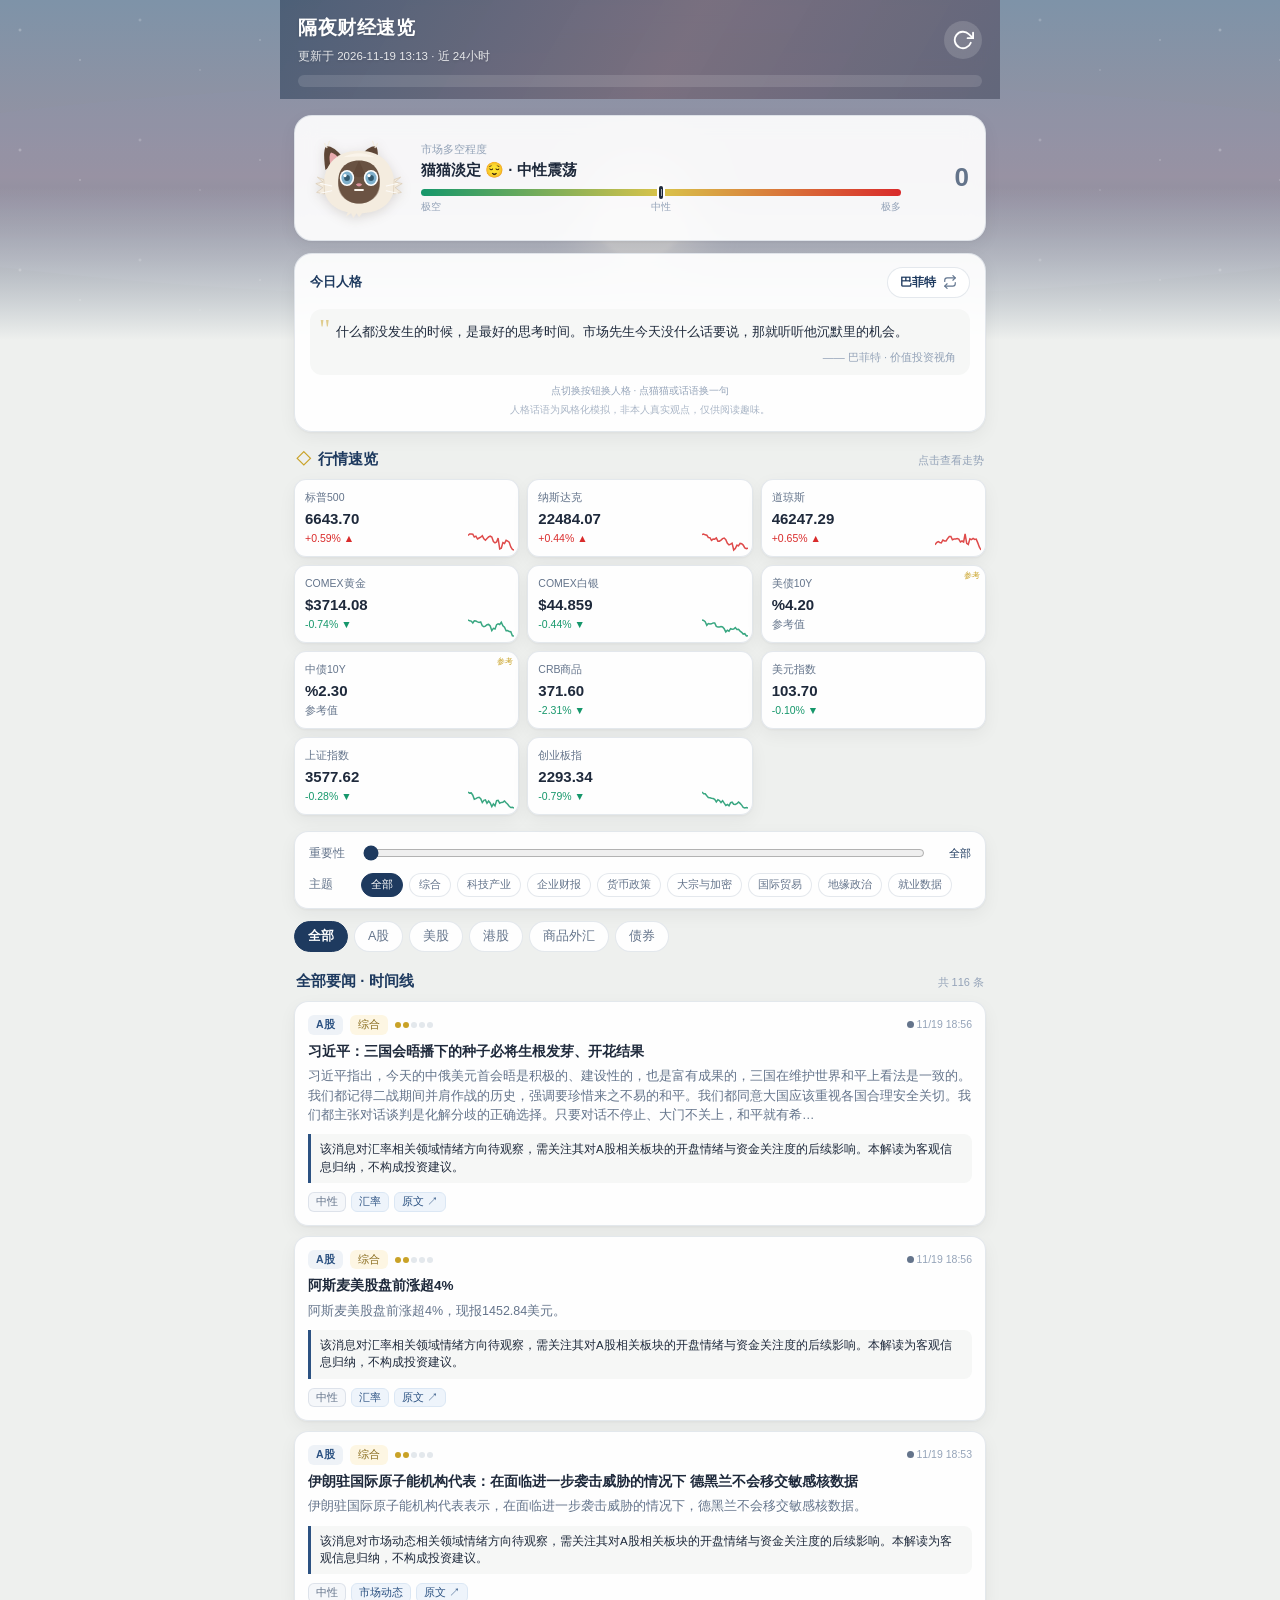
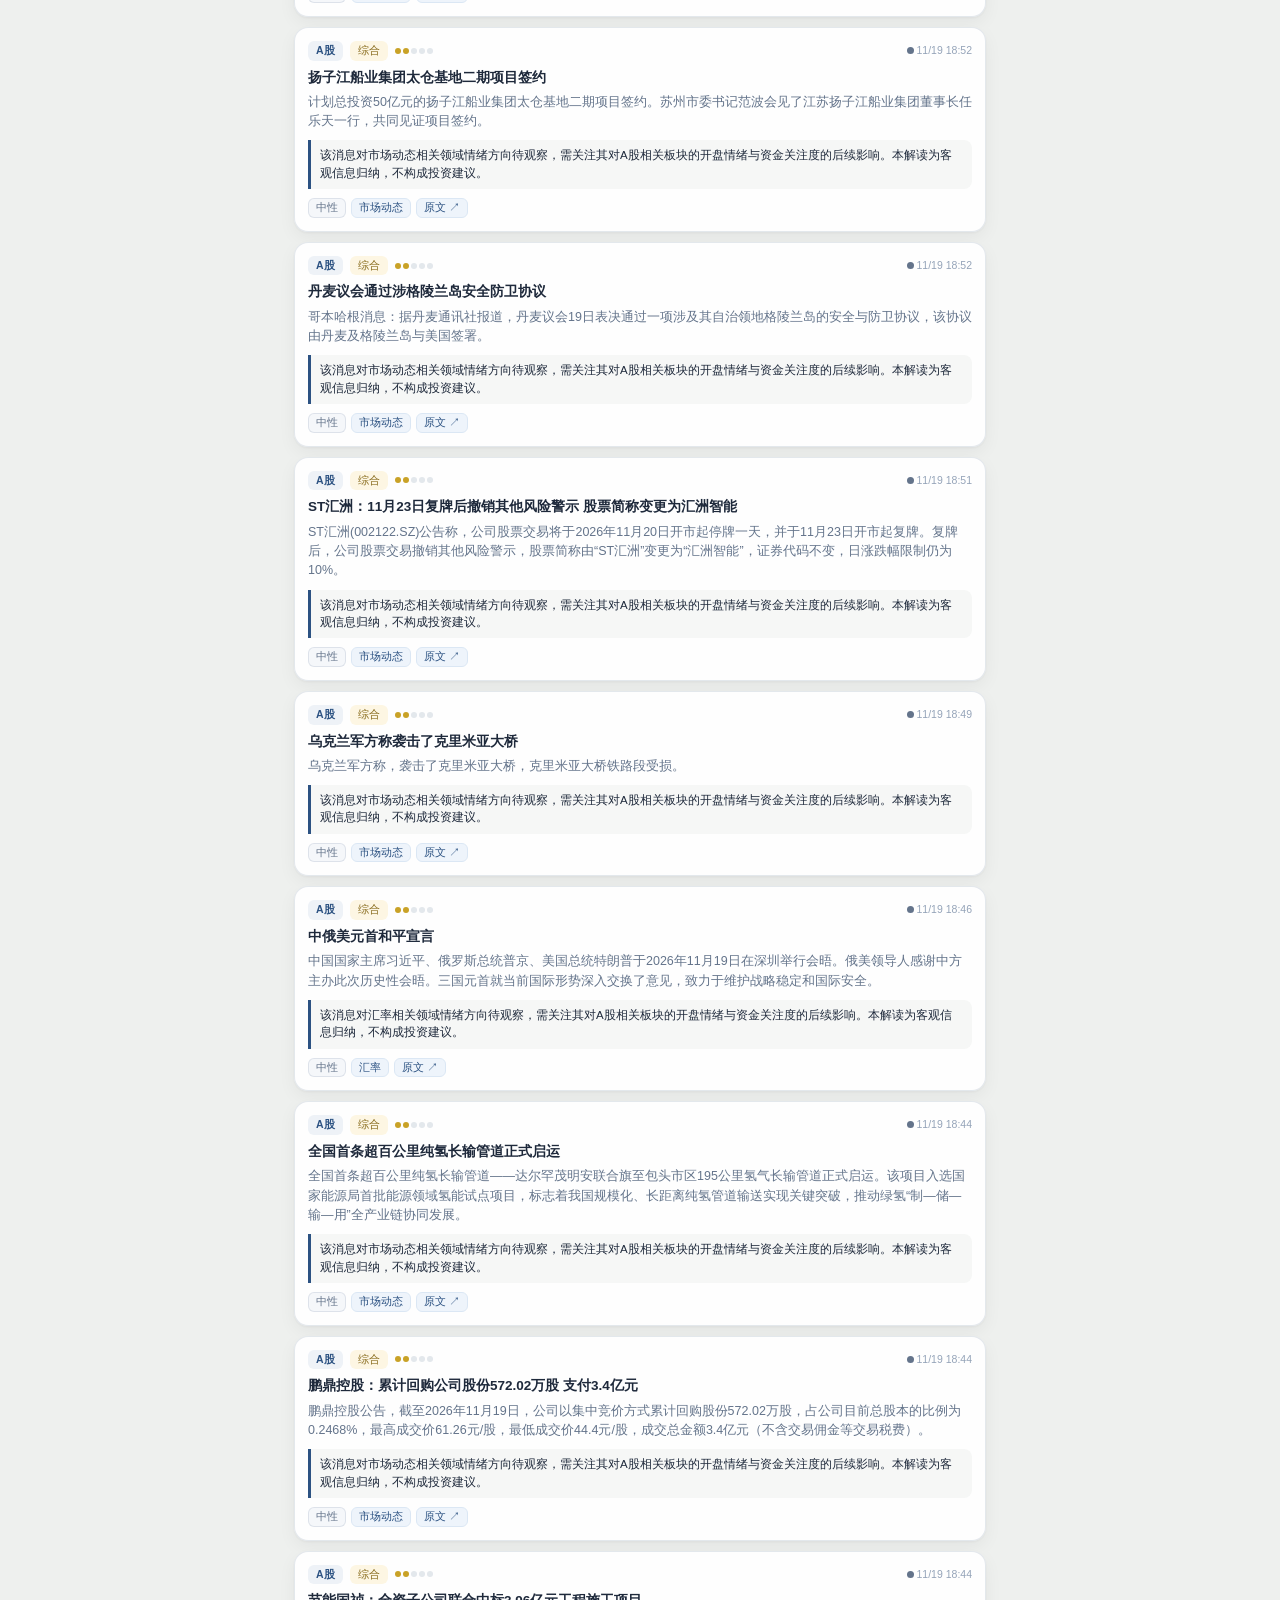
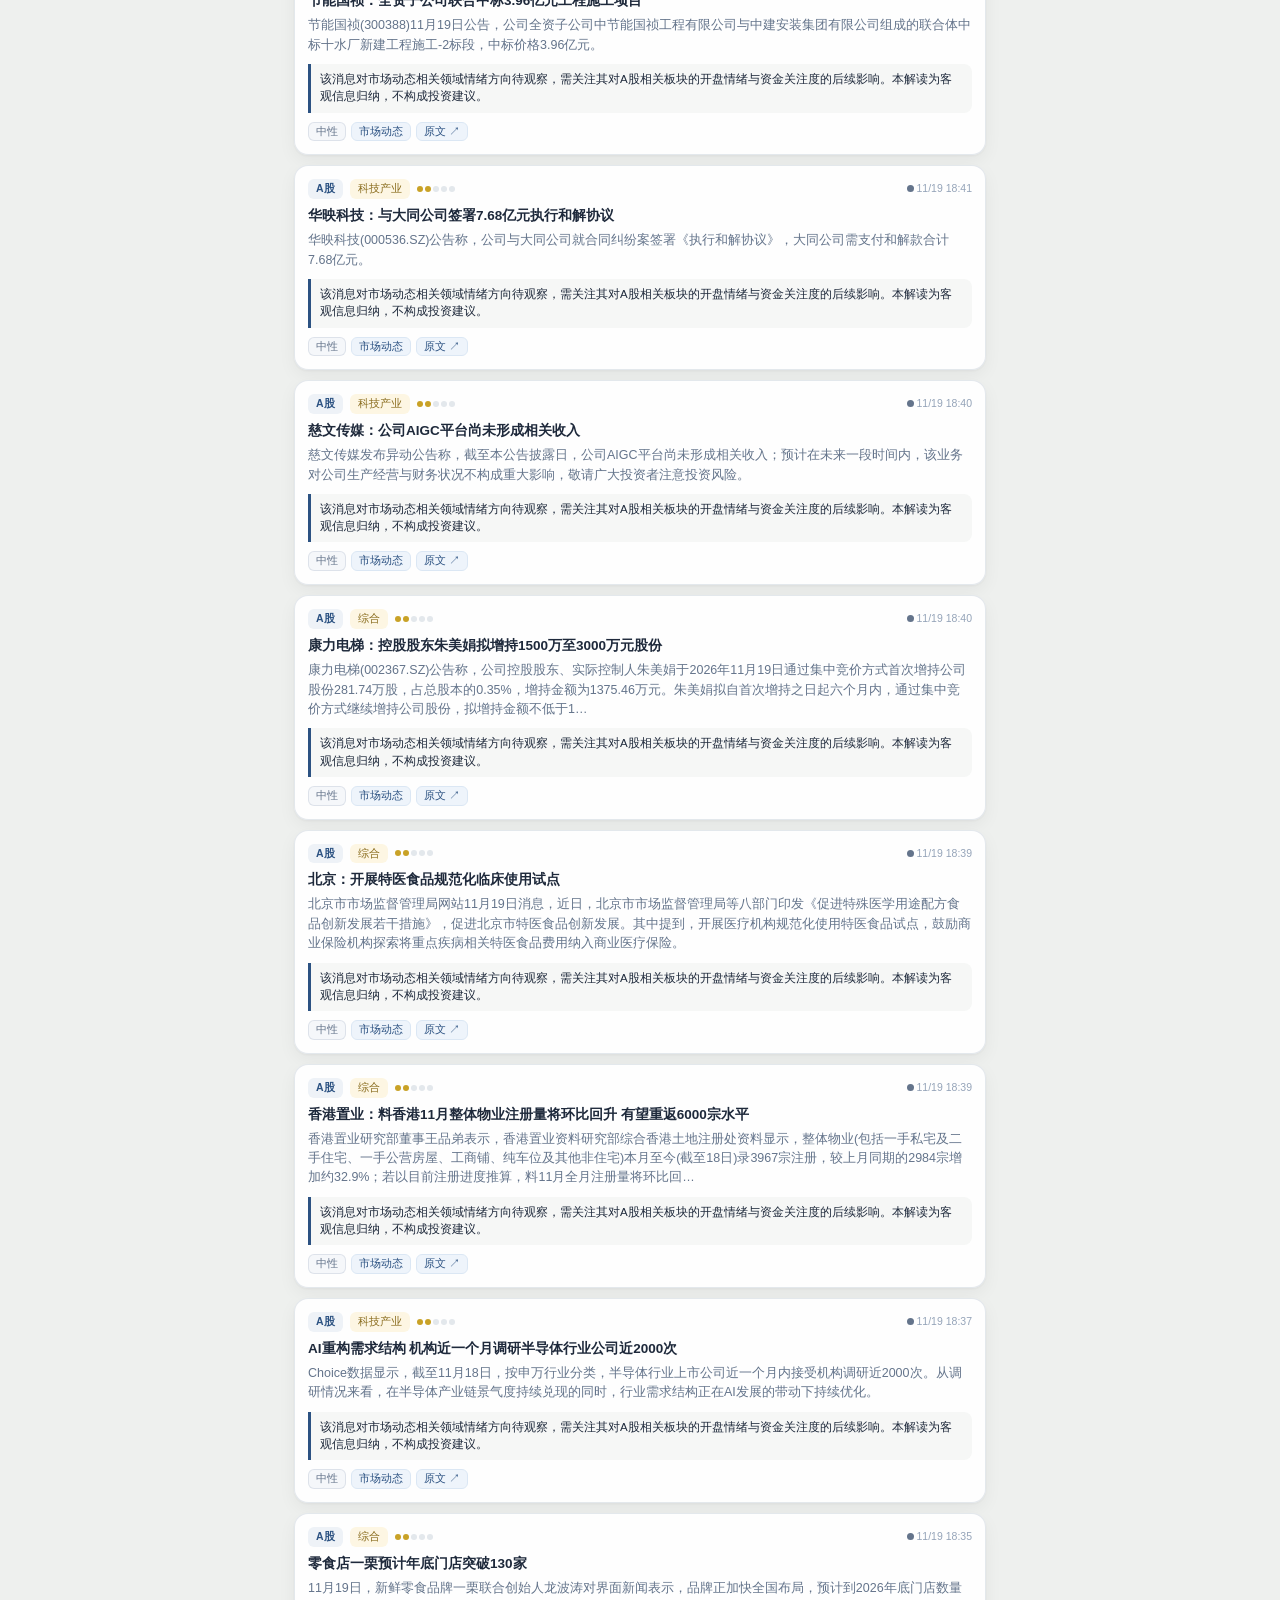
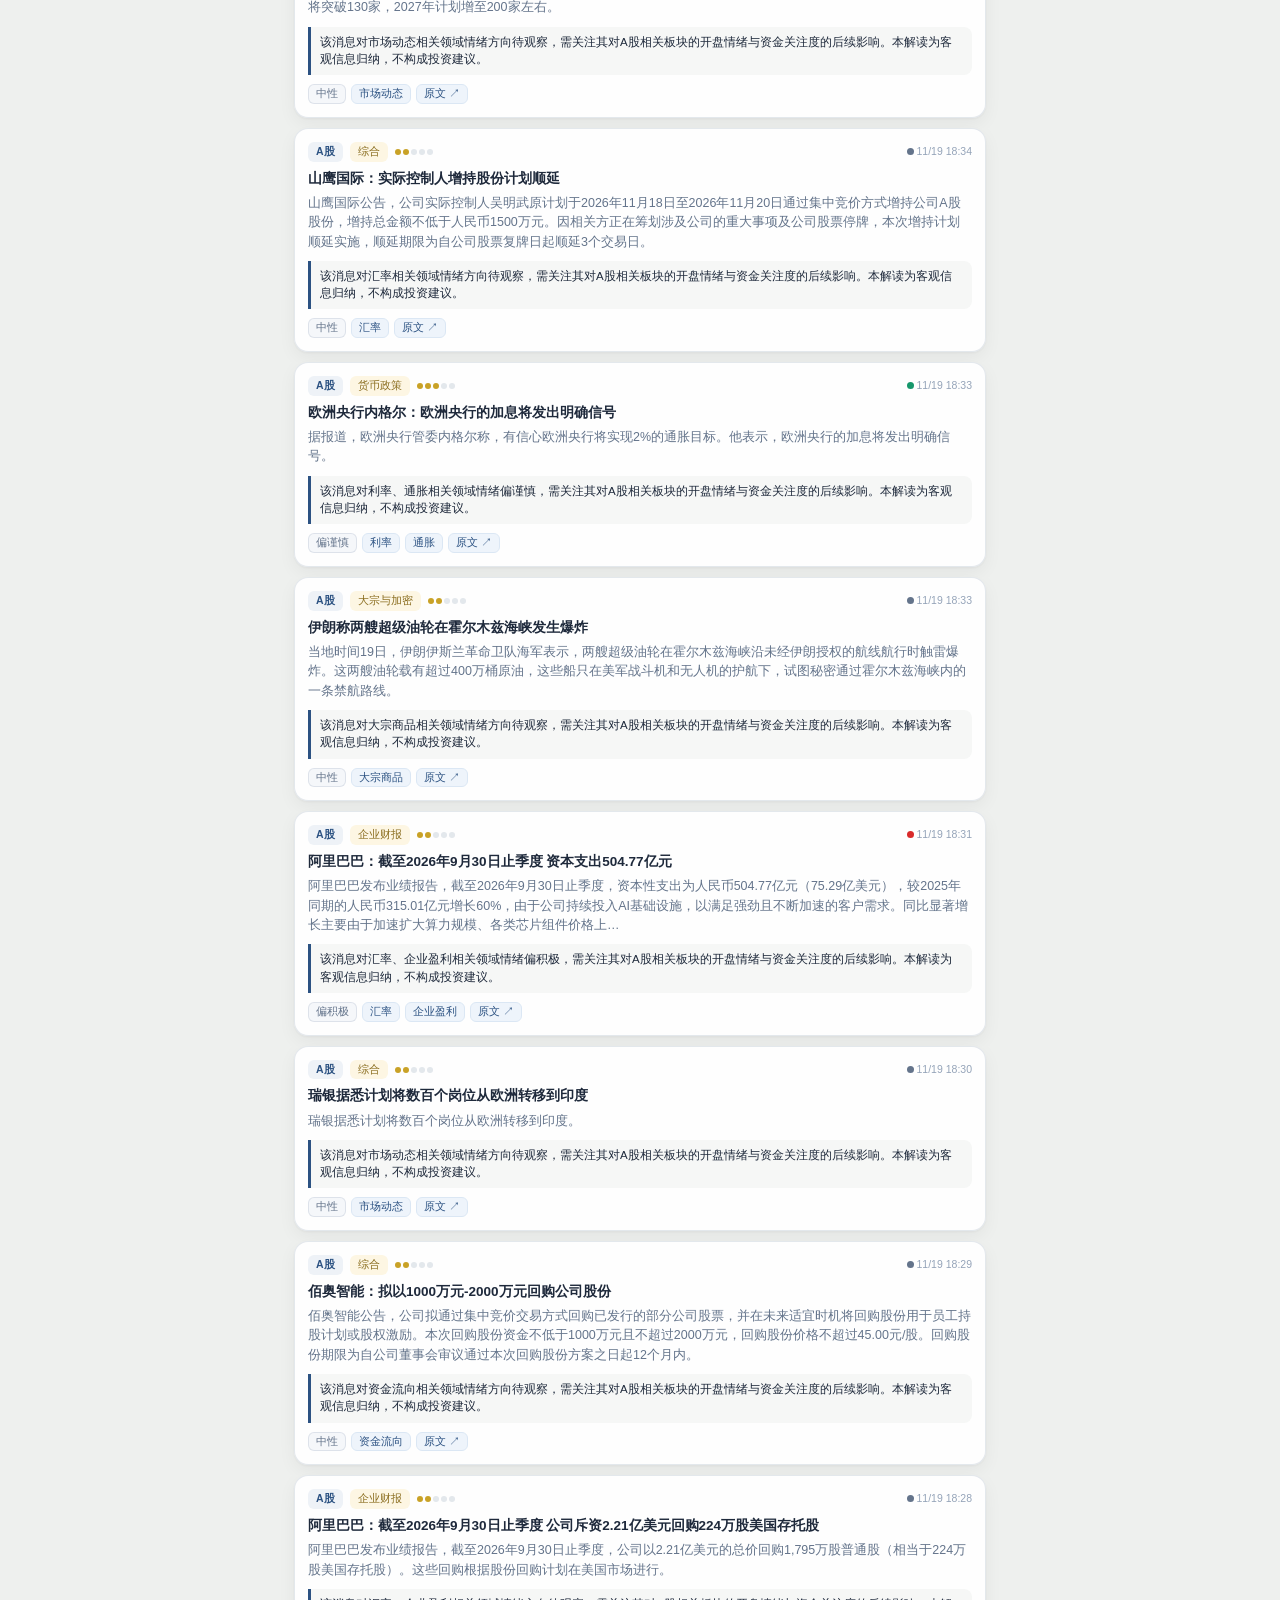
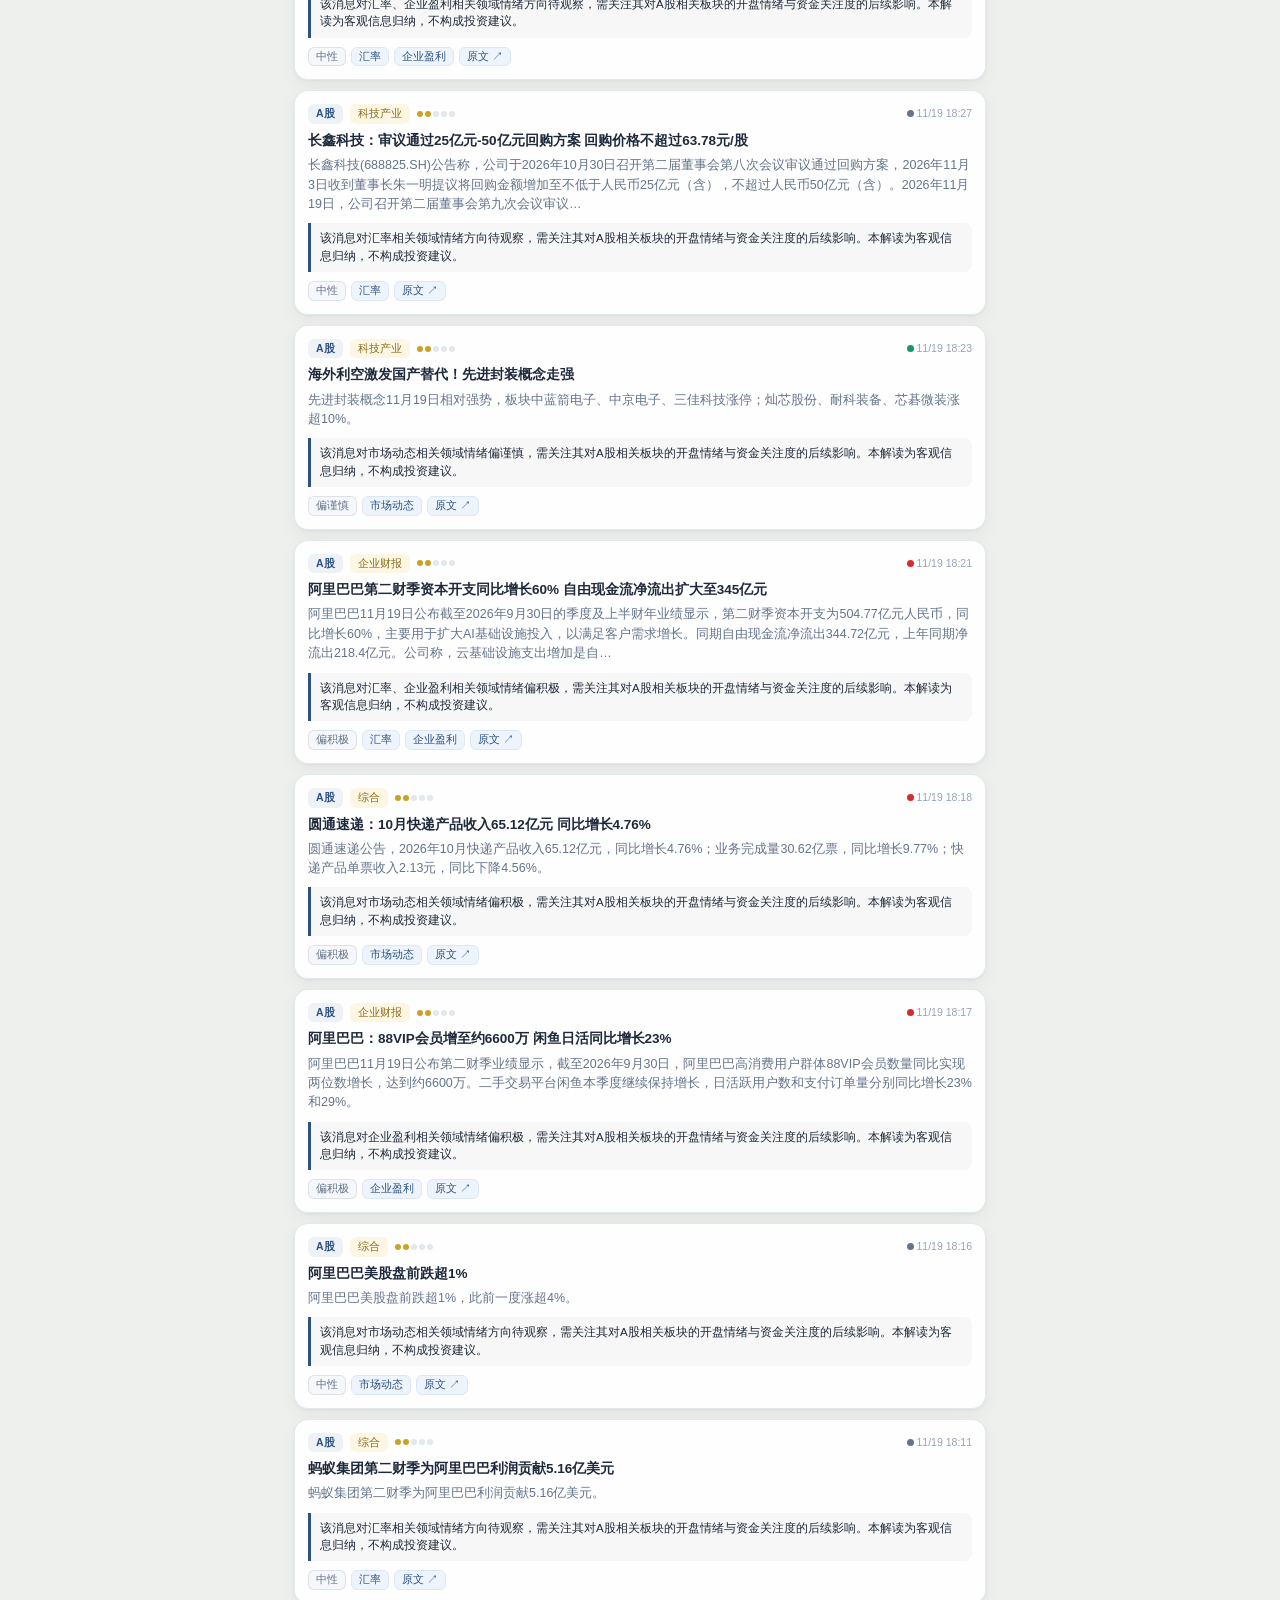
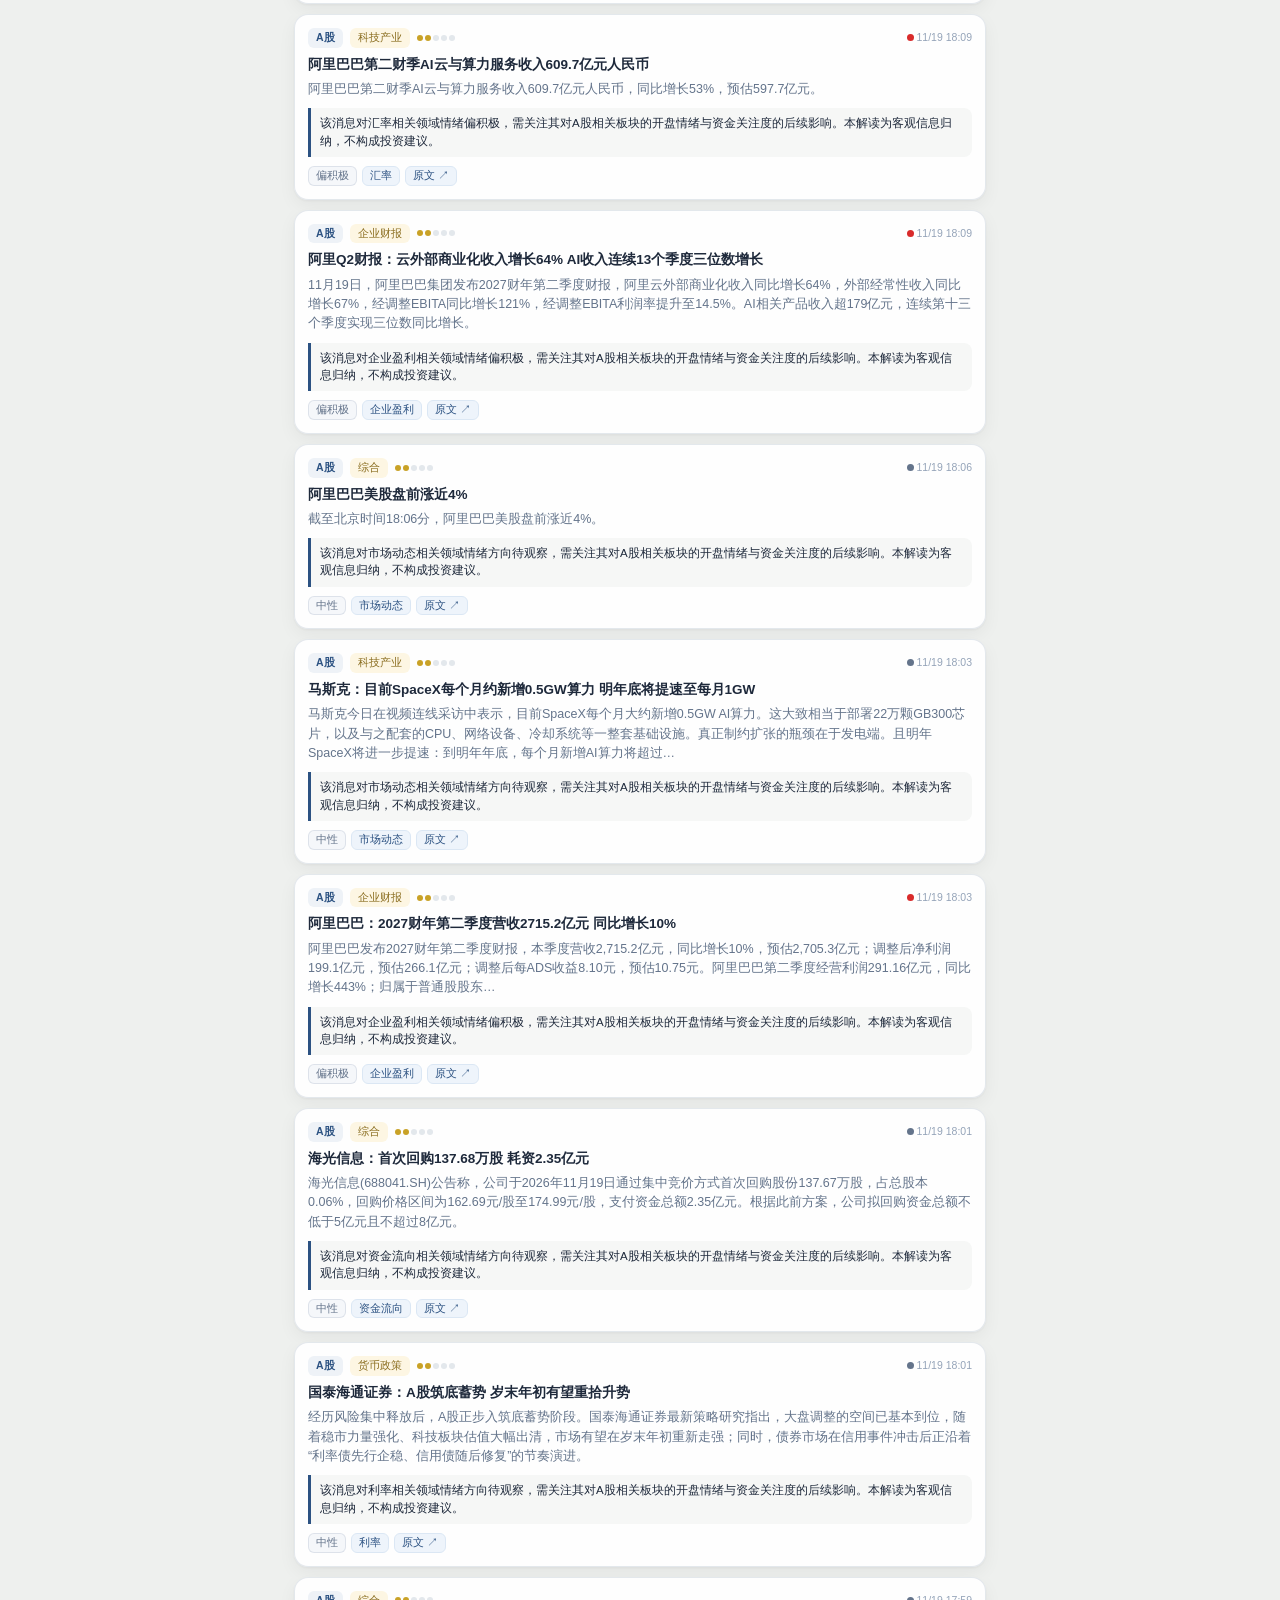
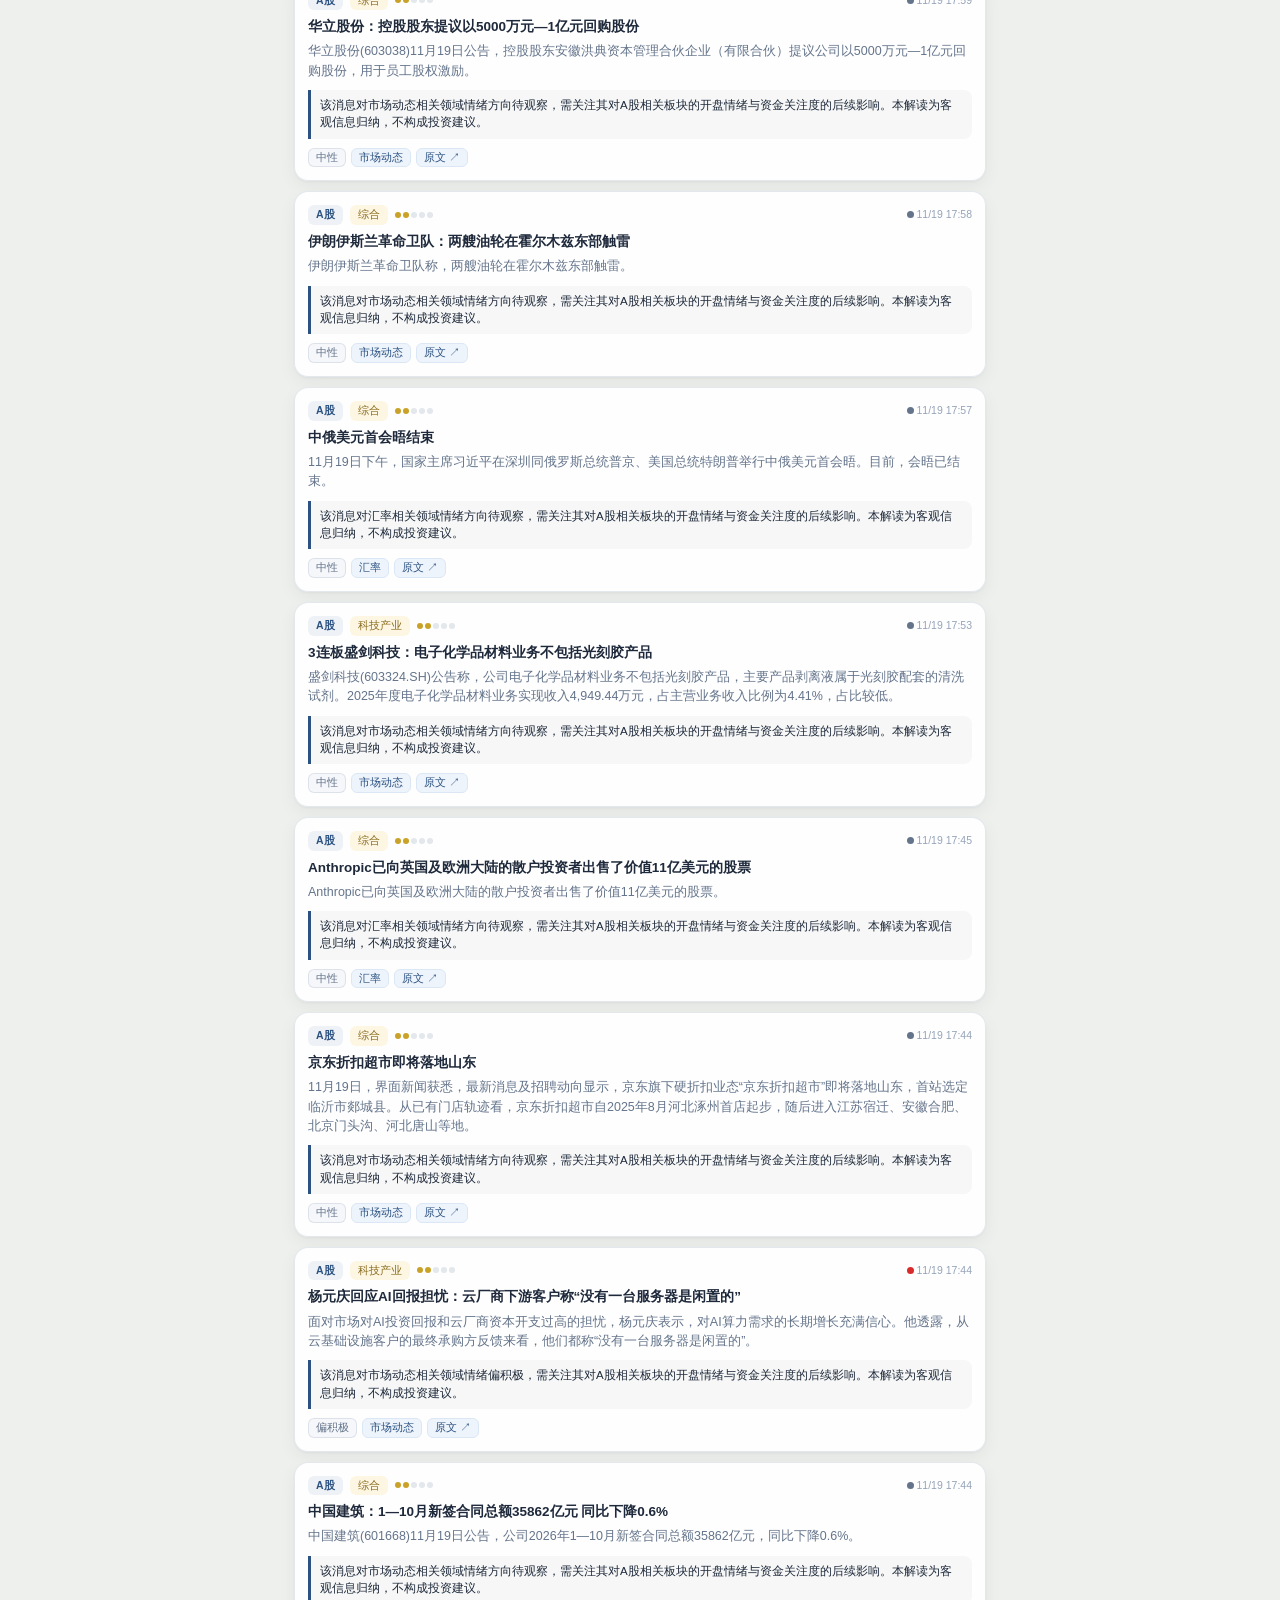
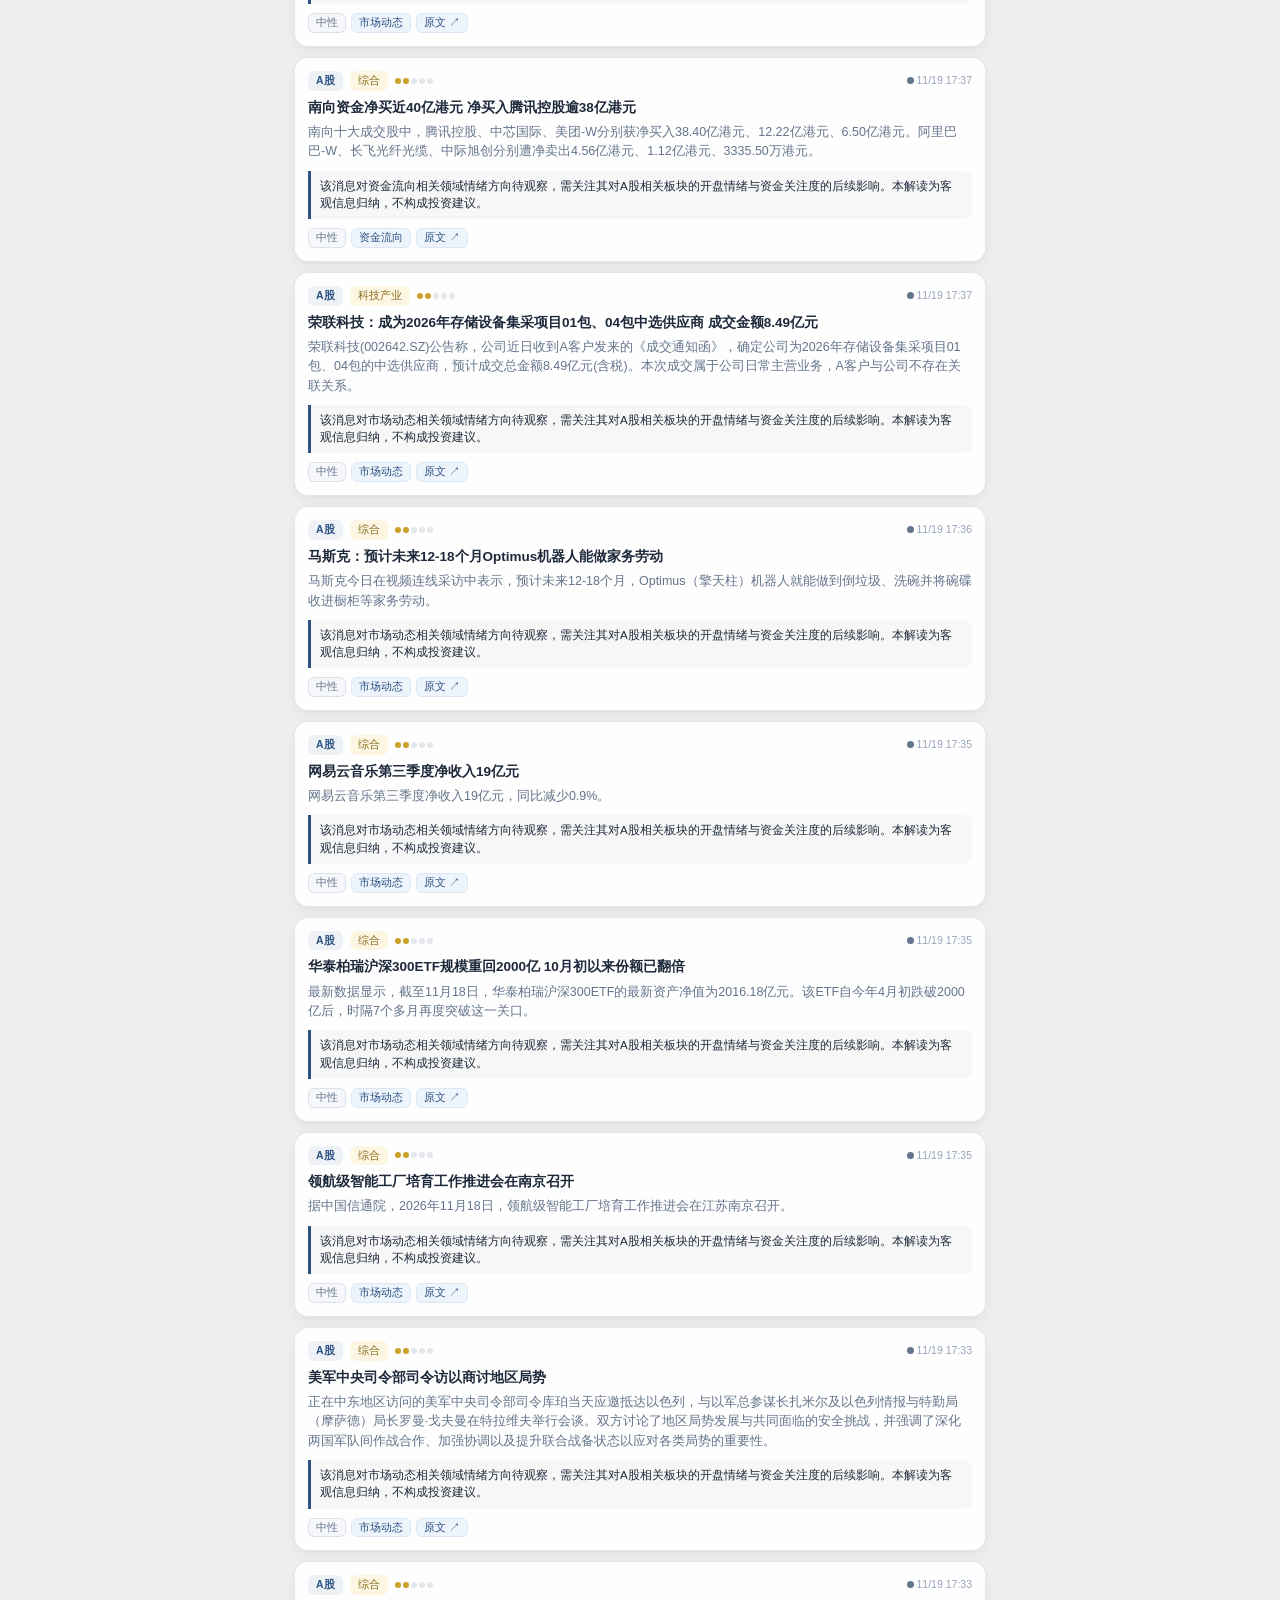
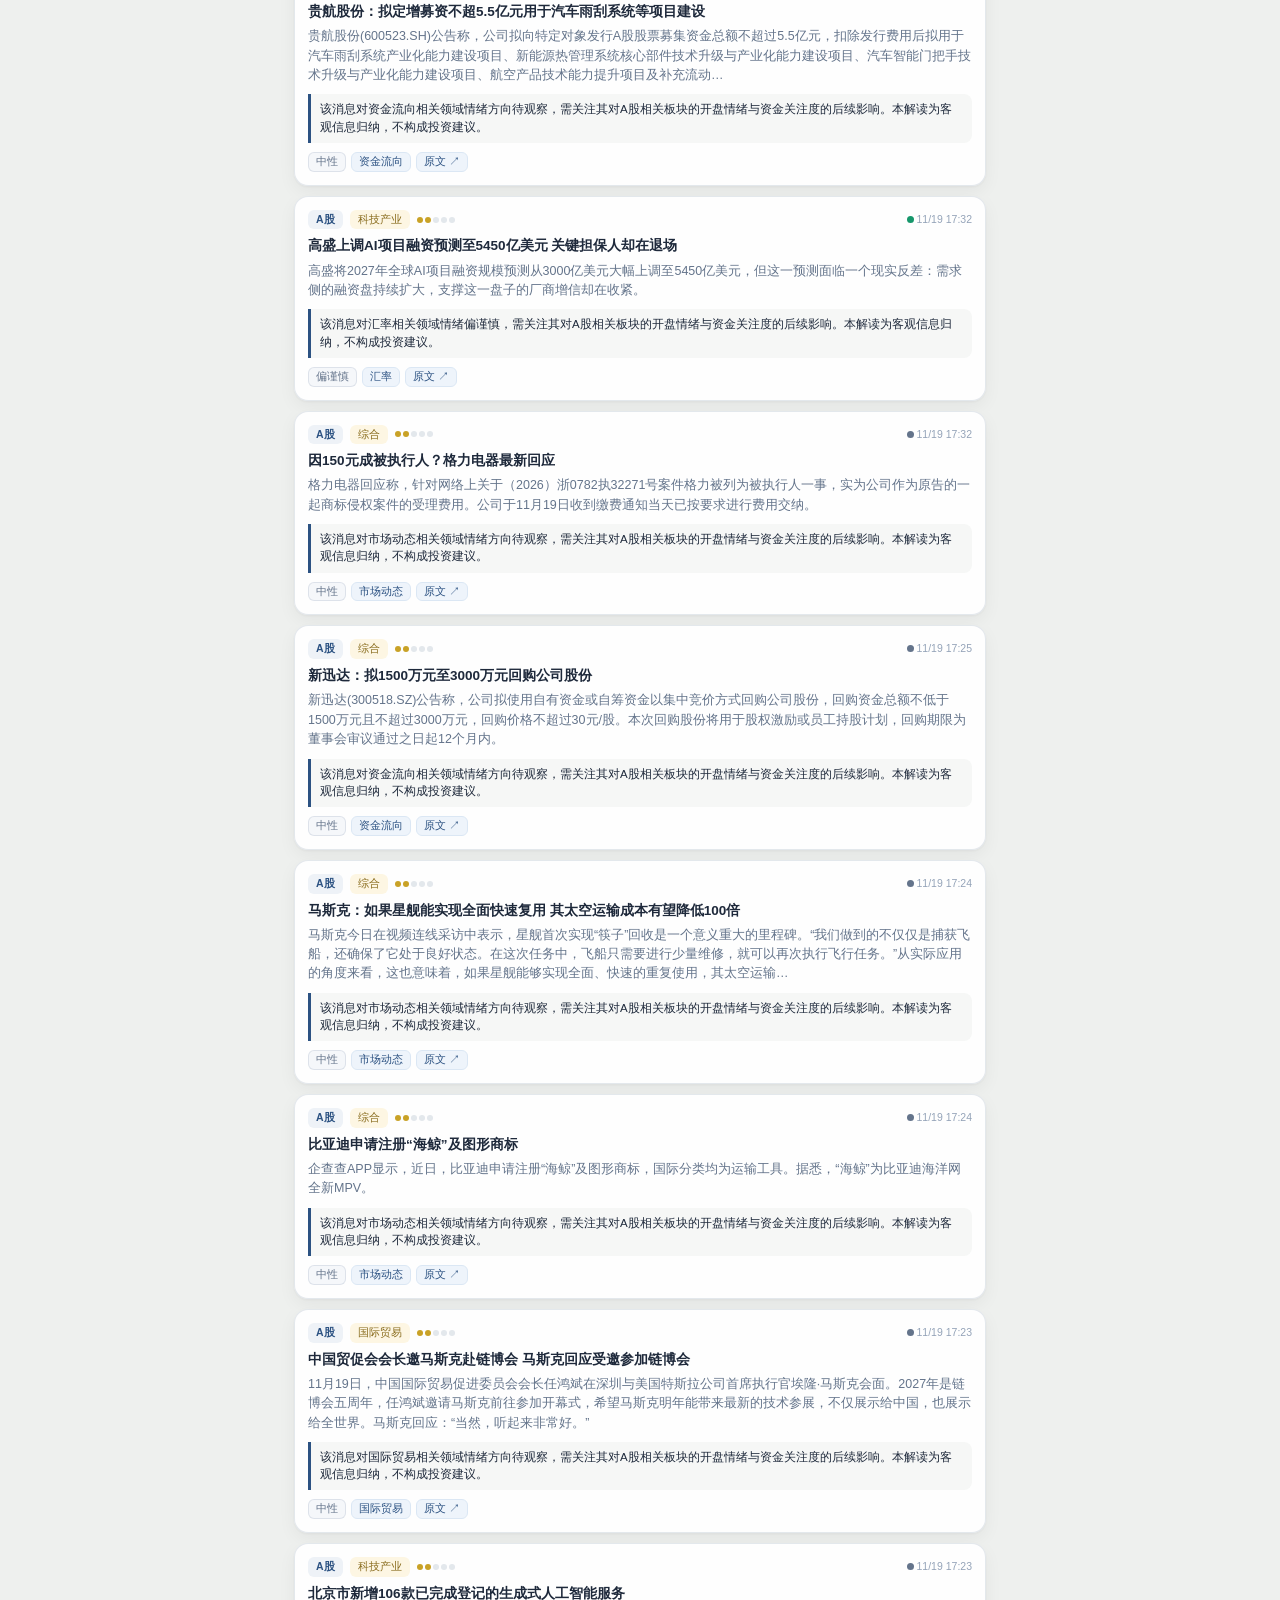
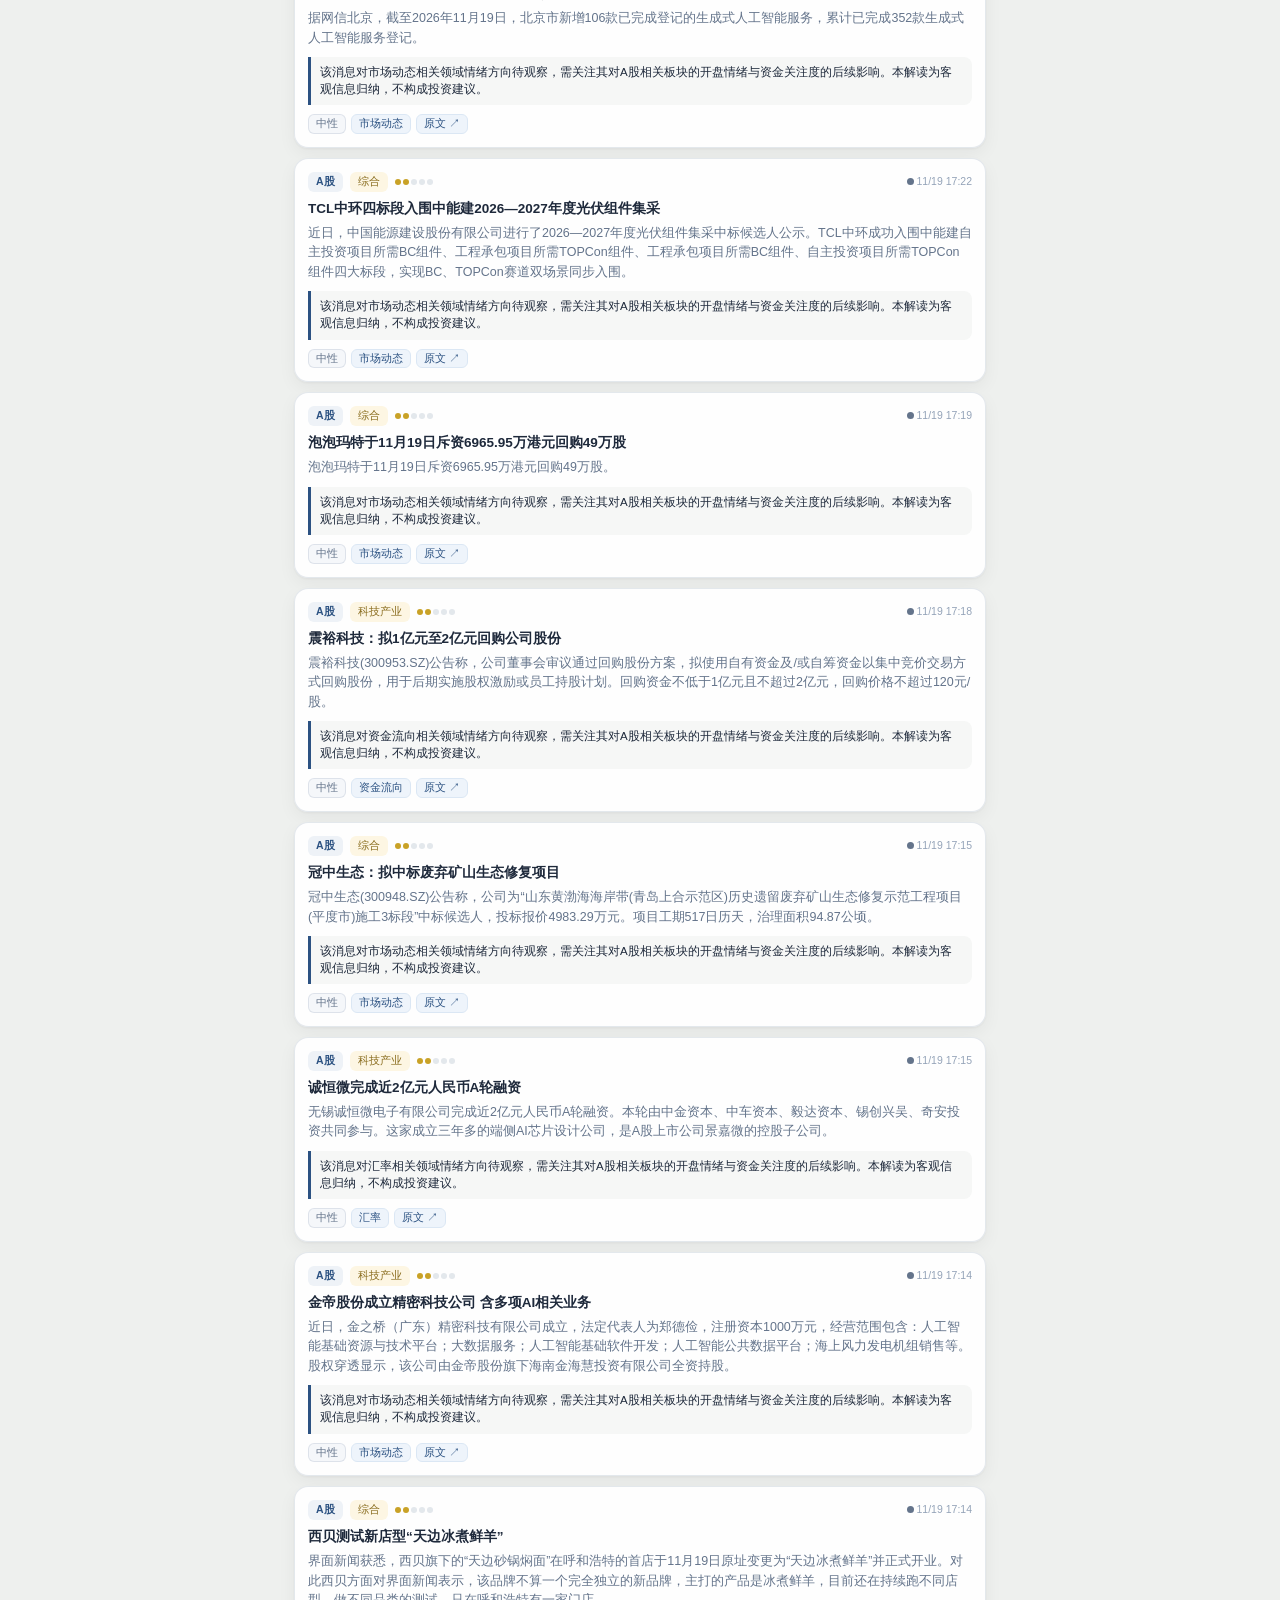
==== commit 18a8feb1: "feat: 猫头改为蓬松重点色风(去飞行帽)、背景换蓝灰金黄昏、人格改单一切换按钮" ====
--- a/隔夜财经速览-离线版.html
+++ b/隔夜财经速览-离线版.html
@@ -10,10 +10,10 @@
   <link rel="apple-touch-icon" href="[data-uri]">
   <style>
 :root {
-  --bg: #f2f5f9;
+  --bg: #eef0ee;
   --surface: rgba(255, 255, 255, 0.92);
   --solid: #ffffff;
-  --surface-2: #f6f8fb;
+  --surface-2: #f6f7f6;
   --text: #1e293b;
   --text-2: #64748b;
   --text-3: #94a3b8;
@@ -74,18 +74,18 @@
 
 /* ---------- 今日人格 ---------- */
 .persona-section { margin: 12px 14px 4px; background: var(--surface); backdrop-filter: blur(10px); border: 1px solid var(--border); border-radius: 18px; padding: 13px 15px; box-shadow: var(--shadow); }
-.persona-head { display: flex; align-items: baseline; justify-content: space-between; margin-bottom: 10px; }
+.persona-head { display: flex; align-items: center; justify-content: space-between; margin-bottom: 11px; }
 .persona-title { font-size: 13px; font-weight: 700; color: var(--primary); }
-.persona-hint { font-size: 10.5px; color: var(--text-3); }
-.persona-chips { display: flex; gap: 7px; margin-bottom: 11px; }
-.persona-chip { flex: 1; padding: 7px 4px; border: 1px solid var(--border); border-radius: 10px; background: var(--solid); color: var(--text-2); font-size: 12px; cursor: pointer; transition: all .15s; }
-.persona-chip.active { background: var(--primary); color: #fff; border-color: var(--primary); font-weight: 600; }
+.persona-switch { display: inline-flex; align-items: center; gap: 7px; padding: 6px 12px; border: 1px solid var(--border); border-radius: 20px; background: var(--solid); color: var(--primary); font-size: 12px; font-weight: 600; cursor: pointer; transition: all .15s; }
+.persona-switch:active { background: var(--primary); color: #fff; border-color: var(--primary); }
+.persona-switch svg { opacity: .7; }
 .persona-quote { position: relative; background: var(--surface-2); border-radius: 12px; padding: 12px 14px 10px 26px; min-height: 64px; cursor: pointer; transition: background .2s; }
 .persona-quote:active { background: #eef2f7; }
 .quote-mark { position: absolute; left: 9px; top: 6px; font-size: 28px; color: var(--accent); opacity: .5; line-height: 1; font-family: Georgia, serif; }
 .persona-quote p { margin: 0; font-size: 13px; line-height: 1.65; color: var(--text); }
 .quote-author { margin-top: 7px; font-size: 11px; color: var(--text-3); text-align: right; }
-.persona-disclaimer { margin-top: 8px; font-size: 9.5px; color: var(--text-3); opacity: .8; text-align: center; }
+.persona-tip { margin-top: 8px; font-size: 10px; color: var(--text-3); text-align: center; }
+.persona-disclaimer { margin-top: 5px; font-size: 9.5px; color: var(--text-3); opacity: .8; text-align: center; }
 
 /* ---------- Section ---------- */
 .section { margin: 16px 14px; }
@@ -241,22 +241,21 @@
       <div class="mood-score" id="mood-score">--</div>
     </section>
 
-    <!-- 今日人格：点猫猫或选人格切换话语 -->
+    <!-- 今日人格：单一人格，点切换按钮循环换人，点猫猫/话语换一句 -->
     <section class="persona-section" id="persona-section">
       <div class="persona-head">
-        <span class="persona-title">今日人格 · 点猫猫换一句</span>
-        <span class="persona-hint" id="persona-hint">选一个视角看今天</span>
-      </div>
-      <div class="persona-chips" id="persona-chips">
-        <button class="persona-chip active" data-persona="buffett">巴菲特</button>
-        <button class="persona-chip" data-persona="dalio">瑞达利欧</button>
-        <button class="persona-chip" data-persona="xiayizhou">夏以昼</button>
+        <span class="persona-title">今日人格</span>
+        <button class="persona-switch" id="persona-switch" title="切换人格">
+          <span class="persona-switch-name" id="persona-switch-name">巴菲特</span>
+          <svg viewBox="0 0 24 24" width="14" height="14" fill="none" stroke="currentColor" stroke-width="2" stroke-linecap="round" stroke-linejoin="round"><polyline points="17 1 21 5 17 9"></polyline><path d="M3 11V9a4 4 0 0 1 4-4h14"></path><polyline points="7 23 3 19 7 15"></polyline><path d="M21 13v2a4 4 0 0 1-4 4H3"></path></svg>
+        </button>
       </div>
       <div class="persona-quote" id="persona-quote">
         <div class="quote-mark">"</div>
         <p id="persona-quote-text">选择人格后，根据今日多空情绪生成一句话…</p>
         <div class="quote-author" id="persona-quote-author"></div>
       </div>
+      <div class="persona-tip">点切换按钮换人格 · 点猫猫或话语换一句</div>
       <div class="persona-disclaimer">人格话语为风格化模拟，非本人真实观点，仅供阅读趣味。</div>
     </section>
 
@@ -3329,131 +3328,158 @@
     var h = new Date().getHours() + new Date().getMinutes() / 60;
     var sky = $('sky-bg'), sun = $('sky-sun'), stars = $('sky-stars'), horizon = document.querySelector('.sky-horizon');
     var header = document.querySelector('.app-header');
-    var top, bottom, horizonColor, sunColor, sunTop, starOpacity, headerGrad;
-    // 标题栏沿用参考图：深蓝紫云层 -> 暖橙金光的晨昏线渐变
-    if (h >= 6 && h < 9) {          // 黎明：暖粉金
+    var top, mid, bottom, horizonColor, sunColor, sunTop, starOpacity, headerGrad;
+    // 参考图配色：上部冷蓝灰云层 → 中部暖金云光 → 下部蓝灰，整体柔和的黄昏天色
+    if (h >= 6 && h < 9) {          // 黎明
       var t = (h - 6) / 3;
-      top = mix([176, 168, 214], [150, 196, 232], t);
-      bottom = mix([255, 210, 180], [255, 226, 200], t);
-      horizonColor = 'rgba(255,190,150,.6)'; sunColor = '#ffe0a8'; sunTop = 140 - t * 50; starOpacity = 0.12 * (1 - t);
-      headerGrad = 'linear-gradient(115deg, rgba(74,84,138,.9), rgba(176,132,150,.85) 55%, rgba(232,176,132,.9))';
-    } else if (h >= 9 && h < 16) {   // 白天：明亮暖蓝
-      top = '#a8cdee'; bottom = '#f3f7fb'; horizonColor = 'rgba(255,235,210,.45)'; sunColor = '#fff6d8'; sunTop = 40; starOpacity = 0;
-      headerGrad = 'linear-gradient(115deg, rgba(56,96,150,.88), rgba(96,140,186,.85) 55%, rgba(176,196,214,.88))';
-    } else if (h >= 16 && h < 19) {  // 黄昏：明亮橙粉紫（主基调，贴合参考图）
+      top = mix([196, 206, 218], [186, 200, 216], t);
+      mid = mix([240, 210, 178], [244, 222, 190], t);
+      bottom = mix([176, 190, 204], [184, 198, 210], t);
+      horizonColor = 'rgba(248,214,170,.5)'; sunColor = '#fbe3b0'; sunTop = 150 - t * 40; starOpacity = 0.1 * (1 - t);
+      headerGrad = 'linear-gradient(120deg, rgba(150,170,192,.92), rgba(214,186,158,.9) 55%, rgba(176,168,172,.92))';
+    } else if (h >= 9 && h < 16) {   // 白天
+      top = '#c3d3e2'; mid = '#e8e0d4'; bottom = '#b6c4d2';
+      horizonColor = 'rgba(255,244,224,.4)'; sunColor = '#fff8e6'; sunTop = 44; starOpacity = 0;
+      headerGrad = 'linear-gradient(120deg, rgba(140,168,196,.9), rgba(200,196,186,.88) 55%, rgba(158,176,196,.9))';
+    } else if (h >= 16 && h < 19) {  // 黄昏：蓝灰 + 暖金云光（贴合参考图）
       var t2 = (h - 16) / 3;
-      top = mix([168, 150, 210], [196, 138, 186], t2);
-      bottom = mix([255, 214, 170], [255, 186, 168], t2);
-      horizonColor = 'rgba(255,150,110,.6)'; sunColor = '#ffb27a'; sunTop = 80 + t2 * 55; starOpacity = t2 * 0.18;
-      headerGrad = 'linear-gradient(115deg, rgba(52,58,112,.92), rgba(146,92,120,.88) 52%, rgba(224,142,96,.92))';
-    } else {                          // 夜晚：深蓝紫配暖橙余晖
-      top = '#5b6a97'; bottom = '#98a4c4'; horizonColor = 'rgba(150,165,205,.4)'; sunColor = '#f4f0e0'; sunTop = 170; starOpacity = 0.5;
-      headerGrad = 'linear-gradient(115deg, rgba(38,44,86,.92), rgba(78,64,110,.9) 55%, rgba(138,90,96,.92))';
-      sun.style.opacity = '0.45';
+      top = '#bfd0de';
+      mid = mix([240, 210, 172], [236, 190, 150], t2);
+      bottom = mix([150, 168, 188], [176, 160, 170], t2);
+      horizonColor = 'rgba(246,196,140,.55)'; sunColor = '#f7c491'; sunTop = 96 + t2 * 40; starOpacity = t2 * 0.12;
+      headerGrad = 'linear-gradient(120deg, rgba(130,156,184,.92), rgba(212,170,132,.9) 54%, rgba(160,140,150,.92))';
+    } else {                          // 夜晚：深一点的蓝灰，保留暖金余晖
+      top = '#7e93a8'; mid = '#9a92a0'; bottom = '#5f7186';
+      horizonColor = 'rgba(140,150,175,.35)'; sunColor = '#e8dfd0'; sunTop = 170; starOpacity = 0.4;
+      headerGrad = 'linear-gradient(120deg, rgba(74,92,116,.94), rgba(120,108,124,.92) 55%, rgba(96,100,120,.94))';
+      sun.style.opacity = '0.4';
     }
     if (h >= 6 && h < 19) sun.style.opacity = '1';
-    var grad = 'linear-gradient(to bottom, ' + (typeof top === 'string' ? top : rgb(top)) + ', ' + (typeof bottom === 'string' ? bottom : rgb(bottom)) + ')';
+    var grad = 'linear-gradient(to bottom, ' + top + ' 0%, ' + mid + ' 52%, ' + bottom + ' 100%)';
     sky.style.background = grad;
     if (header) header.style.background = headerGrad;
     horizon.style.background = horizonColor;
     sun.style.background = sunColor;
     sun.style.top = sunTop + 'px';
-    sun.style.boxShadow = '0 0 40px 12px ' + sunColor;
+    sun.style.boxShadow = '0 0 44px 16px ' + sunColor;
     stars.style.opacity = starOpacity;
   }
   function mix(a, b, t) { return [0, 1, 2].map(function (i) { return Math.round(a[i] + (b[i] - a[i]) * t); }); }
   function rgb(a) { return 'rgb(' + a[0] + ',' + a[1] + ',' + a[2] + ')'; }
 
-  // ---------- 像素猫猫 SVG（重点色英短）----------
-  // 浅奶油身体 + 深棕灰重点色(耳/面罩/鼻) + 蓝眼睛 + 圆脸大腮
+  // ---------- 矢量猫头（重点色布偶/暹罗风，只要头）----------
+  // 蓬松奶油白脸 + 深棕面罩与耳朵 + 大蓝眼 + 粉鼻，参考图可爱风
   function renderCat(cat) {
-    // 重点色英短配色
-    var body = '#EFE6D6', bodyShade = '#DCCDB6', point = '#6E5B50', pointDark = '#4A3A31';
-    var innerEar = '#E8A6A6', nosePink = '#D98E93', eyeBlue = '#4FB3DC', eyeDeep = '#2C7FA8';
-    var px = function (x, y, w, h, fill) {
-      return '<rect x="' + x + '" y="' + y + '" width="' + w + '" height="' + h + '" fill="' + fill + '"/>';
-    };
-
-    // 基础猫头：圆脸大腮，深色耳朵（重点色）
-    var base =
-      // 耳朵外轮廓（深色 = 重点色）
-      px(16, 28, 12, 8, pointDark) + px(20, 18, 10, 12, pointDark) +
-      px(78, 18, 10, 12, pointDark) + px(80, 28, 12, 8, pointDark) +
-      // 内耳粉
-      px(22, 24, 6, 8, innerEar) + px(80, 24, 6, 8, innerEar) +
-      // 头部轮廓（深棕灰描边）
-      px(26, 30, 46, 8, pointDark) +
-      px(20, 38, 58, 6, pointDark) +
-      px(16, 44, 66, 30, pointDark) +
-      px(20, 74, 58, 8, pointDark) +
-      // 脸：浅奶油身体色 + 圆脸大腮
-      px(24, 40, 50, 6, body) +
-      px(20, 46, 58, 26, body) +
-      px(24, 72, 50, 6, body) +
-      // 脸颊两侧大腮（浅色凸起）
-      px(16, 54, 8, 14, body) + px(74, 54, 8, 14, body) +
-      // 面罩（重点色：口鼻周围深灰）
-      px(40, 54, 20, 4, point) +
-      px(36, 58, 28, 12, point) +
-      px(40, 70, 20, 6, point) +
-      // 脸颊阴影
-      px(24, 74, 50, 4, bodyShade);
-
-    var eyes = '', mouth = '', decor = '';
-    if (cat === 'bull') {           // 极多：闪亮蓝星眼 + 大笑 + 双大爱心
-      eyes = px(34, 50, 10, 10, eyeBlue) + px(36, 52, 6, 6, '#EAF9FF') + px(38, 54, 3, 3, eyeDeep) +
-             px(56, 50, 10, 10, eyeBlue) + px(58, 52, 6, 6, '#EAF9FF') + px(60, 54, 3, 3, eyeDeep);
-      mouth = px(44, 64, 14, 5, pointDark) + px(48, 69, 6, 3, nosePink);
-      decor = heartBig(88, 12, '#FF3D6E') + heartBig(6, 40, '#FF7A9C');
-    } else if (cat === 'happy') {   // 偏多：眯眼笑 + 大爱心
-      eyes = px(34, 54, 10, 3, eyeDeep) + px(32, 52, 3, 3, eyeDeep) + px(43, 52, 3, 3, eyeDeep) +
-             px(56, 54, 10, 3, eyeDeep) + px(54, 52, 3, 3, eyeDeep) + px(65, 52, 3, 3, eyeDeep);
-      mouth = px(44, 64, 12, 3, pointDark) + px(42, 62, 3, 3, pointDark) + px(55, 62, 3, 3, pointDark);
-      decor = heartBig(90, 20, '#FF5C85');
-    } else if (cat === 'worried') { // 偏空：耷拉蓝眼 + 波浪嘴 + 大汗滴
-      eyes = px(34, 56, 10, 3, eyeDeep) + px(34, 53, 3, 3, eyeDeep) + px(41, 53, 3, 3, eyeDeep) +
-             px(56, 56, 10, 3, eyeDeep) + px(56, 53, 3, 3, eyeDeep) + px(63, 53, 3, 3, eyeDeep);
-      mouth = px(44, 66, 5, 3, pointDark) + px(49, 64, 5, 3, pointDark) + px(54, 66, 5, 3, pointDark);
-      decor = sweatBig(90, 42);
-    } else if (cat === 'bear') {    // 极空：X眼 + 大开口 + 大毒药瓶
-      eyes = px(34, 52, 3, 3, pointDark) + px(38, 56, 3, 3, pointDark) + px(42, 60, 3, 3, pointDark) + px(38, 64, 3, 3, pointDark) + px(34, 60, 3, 3, pointDark) +
-             px(62, 52, 3, 3, pointDark) + px(58, 56, 3, 3, pointDark) + px(54, 60, 3, 3, pointDark) + px(58, 64, 3, 3, pointDark) + px(62, 60, 3, 3, pointDark);
-      mouth = px(42, 64, 16, 10, pointDark) + px(45, 66, 10, 6, '#2A1A0A');
-      decor = poisonBig(88, 26);
-    } else {                        // calm 淡定：圆蓝眼 + 一字嘴
-      eyes = px(36, 54, 7, 7, eyeBlue) + px(38, 56, 3, 3, eyeDeep) +
-             px(57, 54, 7, 7, eyeBlue) + px(59, 56, 3, 3, eyeDeep);
-      mouth = px(46, 66, 10, 3, pointDark);
+    var S = '';
+    function add(s) { S += s; }
+
+    // 配色
+    var fur = '#F4ECDF', furLight = '#FBF6ED', furShade = '#E3D6C2', furEdge = '#D8C9B0';
+    var point = '#5E4636', pointDeep = '#4A3527', pointSoft = '#6E5544';
+    var inner = '#E7A9AC', nose = '#D8919A', eyeIris = '#7FB0CC', eyeIrisDeep = '#5A8CA8', eyeDeep = '#31586E';
+
+    // ---- 耳朵（深棕，重点色）----
+    add('<path d="M18 50 Q14 22 20 20 Q28 20 40 34 Z" fill="' + point + '"/>');
+    add('<path d="M82 50 Q86 22 80 20 Q72 20 60 34 Z" fill="' + point + '"/>');
+    // 耳内绒毛
+    add('<path d="M24 44 Q22 30 25 28 Q30 29 36 36 Z" fill="' + inner + '"/>');
+    add('<path d="M76 44 Q78 30 75 28 Q70 29 64 36 Z" fill="' + inner + '"/>');
+    // 耳尖小毛
+    add('<path d="M20 22 l-3 -5 M21 20 l2 -6" stroke="' + fur + '" stroke-width="1.4" stroke-linecap="round"/>');
+    add('<path d="M80 22 l3 -5 M79 20 l-2 -6" stroke="' + fur + '" stroke-width="1.4" stroke-linecap="round"/>');
+
+    // ---- 蓬松头型：主体 + 一圈绒毛 ---- 
+    // 主体
+    add('<path d="M60 26 C92 26 104 48 104 68 C104 92 86 104 60 104 C34 104 16 92 16 68 C16 48 28 26 60 26 Z" fill="' + fur + '"/>');
+    // 顶部绒毛高光
+    add('<path d="M40 34 Q60 24 80 34 Q60 32 40 34 Z" fill="' + furLight + '" opacity=".8"/>');
+    // 两侧脸颊绒毛（三角小簇，蓬松感）
+    add('<path d="M16 62 l-8 -3 l7 6 l-9 2 l9 5 l-8 6 l10 2 z" fill="' + fur + '" stroke="' + furEdge + '" stroke-width=".8"/>');
+    add('<path d="M104 62 l8 -3 l-7 6 l9 2 l-9 5 l8 6 l-10 2 z" fill="' + fur + '" stroke="' + furEdge + '" stroke-width=".8"/>');
+    // 下巴绒毛
+    add('<path d="M46 102 l-2 6 l6 -4 l3 6 l4 -6 l3 5 l4 -5 z" fill="' + fur + '"/>');
+
+    // ---- 深棕面罩（覆盖口鼻 + 眼周，重点色标志）----
+    add('<path d="M60 38 C78 38 86 50 86 64 C86 82 74 92 60 92 C46 92 34 82 34 64 C34 50 42 38 60 38 Z" fill="' + point + '" opacity=".92"/>');
+    // 面罩渐变柔化边缘
+    add('<ellipse cx="60" cy="70" rx="26" ry="22" fill="' + pointSoft + '" opacity=".5"/>');
+    // 额头中间浅色分界（让面罩呈经典倒三角）
+    add('<path d="M60 38 L52 56 Q60 62 68 56 Z" fill="' + point + '" opacity=".7"/>');
+
+    // ---- 眼睛（大而圆，随心情）----
+    if (cat === 'bull') {           // 极多：闪亮大眼 + 高光
+      add('<ellipse cx="45" cy="60" rx="10" ry="11" fill="#fff"/><ellipse cx="75" cy="60" rx="10" ry="11" fill="#fff"/>');
+      add('<ellipse cx="45" cy="60" rx="8" ry="9" fill="' + eyeIris + '"/><ellipse cx="75" cy="60" rx="8" ry="9" fill="' + eyeIris + '"/>');
+      add('<circle cx="45" cy="61" r="4.5" fill="' + eyeDeep + '"/><circle cx="75" cy="61" r="4.5" fill="' + eyeDeep + '"/>');
+      add('<circle cx="42" cy="56" r="2.6" fill="#fff"/><circle cx="72" cy="56" r="2.6" fill="#fff"/>');
+      add('<circle cx="48" cy="64" r="1.4" fill="#fff"/><circle cx="78" cy="64" r="1.4" fill="#fff"/>');
+    } else if (cat === 'happy') {   // 偏多：弯月笑眼
+      add('<path d="M36 61 q9 -11 18 0" stroke="' + eyeDeep + '" stroke-width="3.2" fill="none" stroke-linecap="round"/>');
+      add('<path d="M66 61 q9 -11 18 0" stroke="' + eyeDeep + '" stroke-width="3.2" fill="none" stroke-linecap="round"/>');
+    } else if (cat === 'worried') { // 偏空：下垂眼 + 小高光
+      add('<ellipse cx="45" cy="60" rx="9" ry="10" fill="#fff"/><ellipse cx="75" cy="60" rx="9" ry="10" fill="#fff"/>');
+      add('<ellipse cx="45" cy="62" rx="6" ry="6" fill="' + eyeIris + '"/><ellipse cx="75" cy="62" rx="6" ry="6" fill="' + eyeIris + '"/>');
+      add('<circle cx="45" cy="62" r="3.2" fill="' + eyeDeep + '"/><circle cx="75" cy="62" r="3.2" fill="' + eyeDeep + '"/>');
+      add('<path d="M36 52 q9 3 18 0" stroke="' + pointDeep + '" stroke-width="2" fill="none" stroke-linecap="round"/>');
+      add('<path d="M66 52 q9 3 18 0" stroke="' + pointDeep + '" stroke-width="2" fill="none" stroke-linecap="round"/>');
+    } else if (cat === 'bear') {    // 极空：紧闭眼 + 泪光
+      add('<path d="M37 58 q8 6 16 0" stroke="' + furLight + '" stroke-width="3" fill="none" stroke-linecap="round"/>');
+      add('<path d="M67 58 q8 6 16 0" stroke="' + furLight + '" stroke-width="3" fill="none" stroke-linecap="round"/>');
+      add('<path d="M43 68 q2 5 0 8" stroke="#8FB8CF" stroke-width="2.4" fill="none" stroke-linecap="round"/>');
+    } else {                        // calm 淡定：圆蓝眼
+      add('<ellipse cx="45" cy="60" rx="9" ry="10" fill="#fff"/><ellipse cx="75" cy="60" rx="9" ry="10" fill="#fff"/>');
+      add('<ellipse cx="45" cy="60" rx="7" ry="8" fill="' + eyeIris + '"/><ellipse cx="75" cy="60" rx="7" ry="8" fill="' + eyeIris + '"/>');
+      add('<circle cx="45" cy="60" r="3.6" fill="' + eyeDeep + '"/><circle cx="75" cy="60" r="3.6" fill="' + eyeDeep + '"/>');
+      add('<circle cx="42.5" cy="57" r="2" fill="#fff"/><circle cx="72.5" cy="57" r="2" fill="#fff"/>');
     }
-    // 粉色鼻子（重点色）
-    var nose = px(46, 62, 8, 4, nosePink);
-    $('cat-svg').innerHTML = base + eyes + nose + mouth + decor;
+
+    // ---- 鼻子（粉色小三角）----
+    add('<path d="M56 68 q4 -3 8 0 q-4 5 -8 0 Z" fill="' + nose + '"/>');
+
+    // ---- 嘴（随心情）----
+    if (cat === 'bull') add('<path d="M54 76 q6 8 12 0" stroke="' + furLight + '" stroke-width="2.4" fill="#7a3b3b" stroke-linecap="round"/>');
+    else if (cat === 'happy') add('<path d="M54 75 q6 6 12 0" stroke="' + furLight + '" stroke-width="2.3" fill="none" stroke-linecap="round"/>');
+    else if (cat === 'worried') add('<path d="M54 77 q4 -3 6 0 q2 3 6 0" stroke="' + furLight + '" stroke-width="2.2" fill="none" stroke-linecap="round"/>');
+    else if (cat === 'bear') add('<ellipse cx="60" cy="78" rx="6" ry="4.5" fill="#4a2a2a"/>');
+    else add('<path d="M55 75 h10" stroke="' + furLight + '" stroke-width="2.2" stroke-linecap="round"/>');
+
+    // ---- 胡须（白色细线）----
+    add('<path d="M26 70 l-14 -3 M26 76 l-14 3 M94 70 l14 -3 M94 76 l14 3" stroke="#fff" stroke-width="1.3" stroke-linecap="round" opacity=".8"/>');
+
+    // ---- 心情装饰 ----
+    if (cat === 'bull') {
+      add(heart(100, 20, 1.0, '#FF3D6E'));
+      add(heart(6, 40, 0.7, '#FF7A9C'));
+      add('<path d="M70 24 l1.6 4 4 .4 -3 2.8 .9 4 -3.5 -2.2 -3.5 2.2 .9 -4 -3 -2.8 4 -.4 z" fill="#FFD54A"/>');
+    } else if (cat === 'happy') {
+      add(heart(100, 22, 0.9, '#FF5C85'));
+      add('<circle cx="18" cy="30" r="2" fill="#FFD54A"/>');
+    } else if (cat === 'worried') {
+      add('<path d="M100 44 q-6 10 0 14 q6 -4 0 -14 z" fill="#6FC3E8"/>');
+      add('<ellipse cx="98.5" cy="50" rx="1.4" ry="2.4" fill="#cdeefb"/>');
+    } else if (cat === 'bear') {
+      add(poisonBottle(96, 40));
+    }
+
+    $('cat-svg').innerHTML = S;
   }
 
-  // 大号像素爱心（6px 网格）
-  function heartBig(x, y, color) {
-    var u = 6;
-    var p = function (col, row) { return '<rect x="' + (x + col * u) + '" y="' + (y + row * u) + '" width="' + u + '" height="' + u + '" fill="' + color + '"/>'; };
-    return p(1,0)+p(3,0)+p(0,1)+p(1,1)+p(2,1)+p(3,1)+p(4,1)+
-           p(0,2)+p(1,2)+p(2,2)+p(3,2)+p(4,2)+
-           p(1,3)+p(2,3)+p(3,3)+p(2,4);
+  // 矢量爱心
+  function heart(x, y, scale, color) {
+    return '<g transform="translate(' + x + ',' + y + ') scale(' + scale + ')">' +
+      '<path d="M0 -3 C-6 -10 -14 -4 -12 3 C-10 9 0 14 0 14 C0 14 10 9 12 3 C14 -4 6 -10 0 -3 Z" fill="' + color + '"/></g>';
   }
-  // 大号汗滴（蓝色，6px 网格）
-  function sweatBig(x, y) {
-    var u = 6;
-    var p = function (col, row, c) { return '<rect x="' + (x + col * u) + '" y="' + (y + row * u) + '" width="' + u + '" height="' + u + '" fill="' + (c || '#6FC3E8') + '"/>'; };
-    return p(1,0)+p(2,0)+p(0,1)+p(1,1)+p(2,1)+p(3,1)+p(1,2)+p(2,2)+p(1,3,'#3E9BC4')+p(2,3,'#3E9BC4');
-  }
-  // 大号像素毒药瓶（6px 网格）
-  function poisonBig(x, y) {
-    var u = 6;
-    var p = function (col, row, c) { return '<rect x="' + (x + col * u) + '" y="' + (y + row * u) + '" width="' + u + '" height="' + u + '" fill="' + c + '"/>'; };
-    return p(1,0,'#999')+p(2,0,'#999')+p(1,1,'#CCC')+p(2,1,'#CCC')+
-           p(0,2,'#8FE07A')+p(1,2,'#8FE07A')+p(2,2,'#8FE07A')+p(3,2,'#8FE07A')+
-           p(0,3,'#4CAF50')+p(1,3,'#4CAF50')+p(2,3,'#4CAF50')+p(3,3,'#4CAF50')+
-           p(0,4,'#4CAF50')+p(1,4,'#4CAF50')+p(2,4,'#4CAF50')+p(3,4,'#4CAF50')+
-           p(1,5,'#2E7D32')+p(2,5,'#2E7D32')+
-           p(2,2,'#FFF')+p(1,3,'#FFF'); // 高光/骷髅
+  // 矢量毒药瓶
+  function poisonBottle(x, y) {
+    return '<g transform="translate(' + x + ',' + y + ')">' +
+      '<rect x="-3" y="-14" width="6" height="5" rx="1" fill="#999"/>' + // 瓶盖
+      '<rect x="-2" y="-10" width="4" height="3" fill="#CCC"/>' +           // 瓶颈
+      '<path d="M-8 -6 Q-10 2 -8 10 Q0 14 8 10 Q10 2 8 -6 Q0 -9 -8 -6 Z" fill="#4CAF50" stroke="#2E7D32" stroke-width="1"/>' + // 瓶身
+      '<path d="M-8 -6 Q0 -9 8 -6 Q0 -3 -8 -6 Z" fill="#8FE07A"/>' +       // 液面
+      '<circle cx="-2" cy="3" r="2.4" fill="#fff"/>' +                       // 骷髅眼
+      '<circle cx="3" cy="3" r="2.4" fill="#fff"/>' +
+      '<rect x="-1" y="5" width="3" height="3" fill="#fff"/>' +              // 骷髅鼻
+      '</g>';
   }
 
   function renderMood(mood) {
@@ -3569,14 +3595,22 @@
     return (c === 'bull' || c === 'happy' || c === 'calm' || c === 'worried' || c === 'bear') ? c : 'calm';
   }
   function updatePersona() {
-    var quotes = PERSONAS[state.persona][currentMoodKey()];
+    var p = PERSONAS[state.persona];
+    var quotes = p[currentMoodKey()];
     state.quoteIndex = state.quoteIndex % quotes.length;
     $('persona-quote-text').textContent = quotes[state.quoteIndex];
-    $('persona-quote-author').textContent = '—— ' + PERSONAS[state.persona].name + ' · ' + PERSONAS[state.persona].tag;
-    $('persona-hint').textContent = '今日' + (state.mood ? state.mood.label : '情绪') + ' · 点一下换一句';
+    $('persona-quote-author').textContent = '—— ' + p.name + ' · ' + p.tag;
+    $('persona-switch-name').textContent = p.name;
   }
   function nextQuote() {
     state.quoteIndex = (state.quoteIndex || 0) + 1;
+    updatePersona();
+  }
+  var PERSONA_ORDER = ['buffett', 'dalio', 'xiayizhou'];
+  function switchPersona() {
+    var i = PERSONA_ORDER.indexOf(state.persona);
+    state.persona = PERSONA_ORDER[(i + 1) % PERSONA_ORDER.length];
+    state.quoteIndex = 0;
     updatePersona();
   }
 
@@ -3823,15 +3857,8 @@
   $('refresh-btn').addEventListener('click', function () { loadData(true); });
   $('update-time').addEventListener('click', function () { loadData(true); }); // 顶部"更新于"也可点
 
-  // 人格切换
-  $('persona-chips').addEventListener('click', function (e) {
-    var chip = e.target.closest('.persona-chip'); if (!chip) return;
-    document.querySelectorAll('.persona-chip').forEach(function (c) { c.classList.remove('active'); });
-    chip.classList.add('active');
-    state.persona = chip.dataset.persona;
-    state.quoteIndex = 0;
-    updatePersona();
-  });
+  // 人格切换（循环按钮）
+  $('persona-switch').addEventListener('click', switchPersona);
   // 点话语卡 / 点猫猫 都换一句
   $('persona-quote').addEventListener('click', nextQuote);
   $('cat-svg').addEventListener('click', nextQuote);
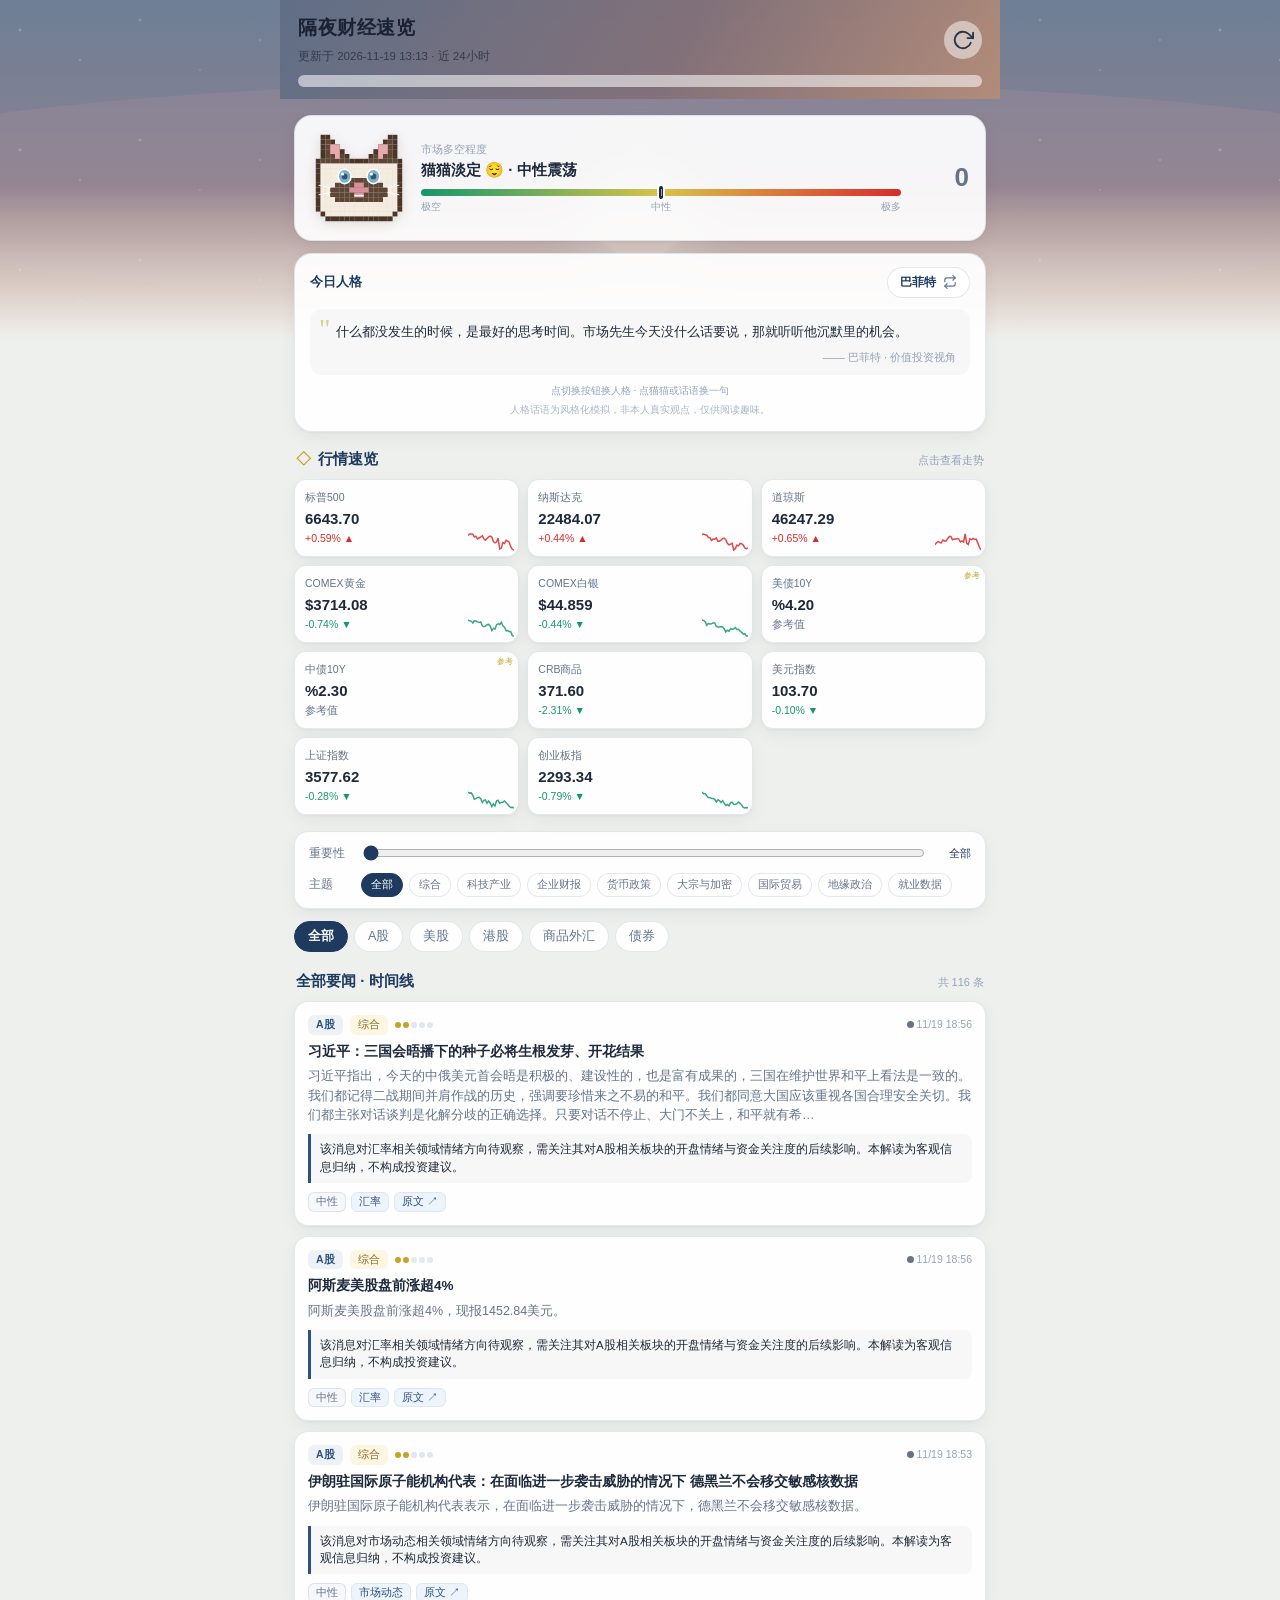
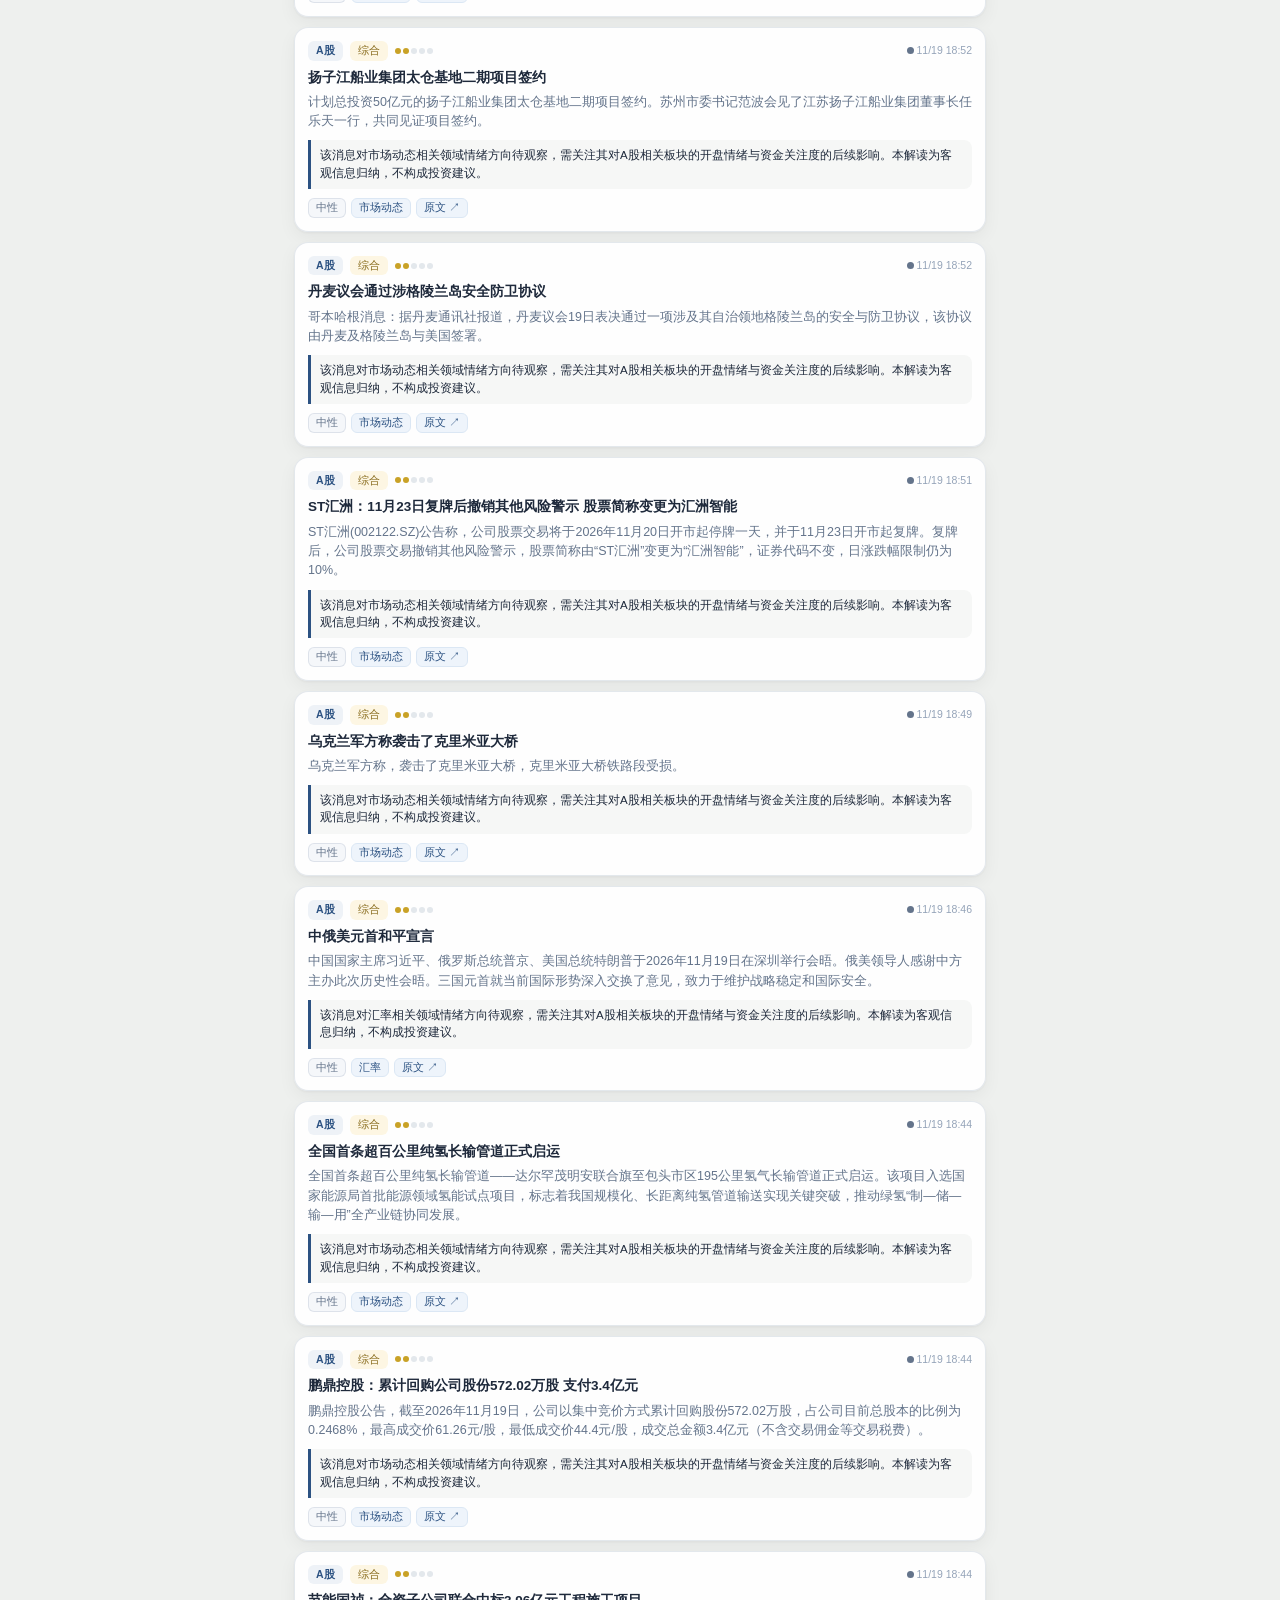
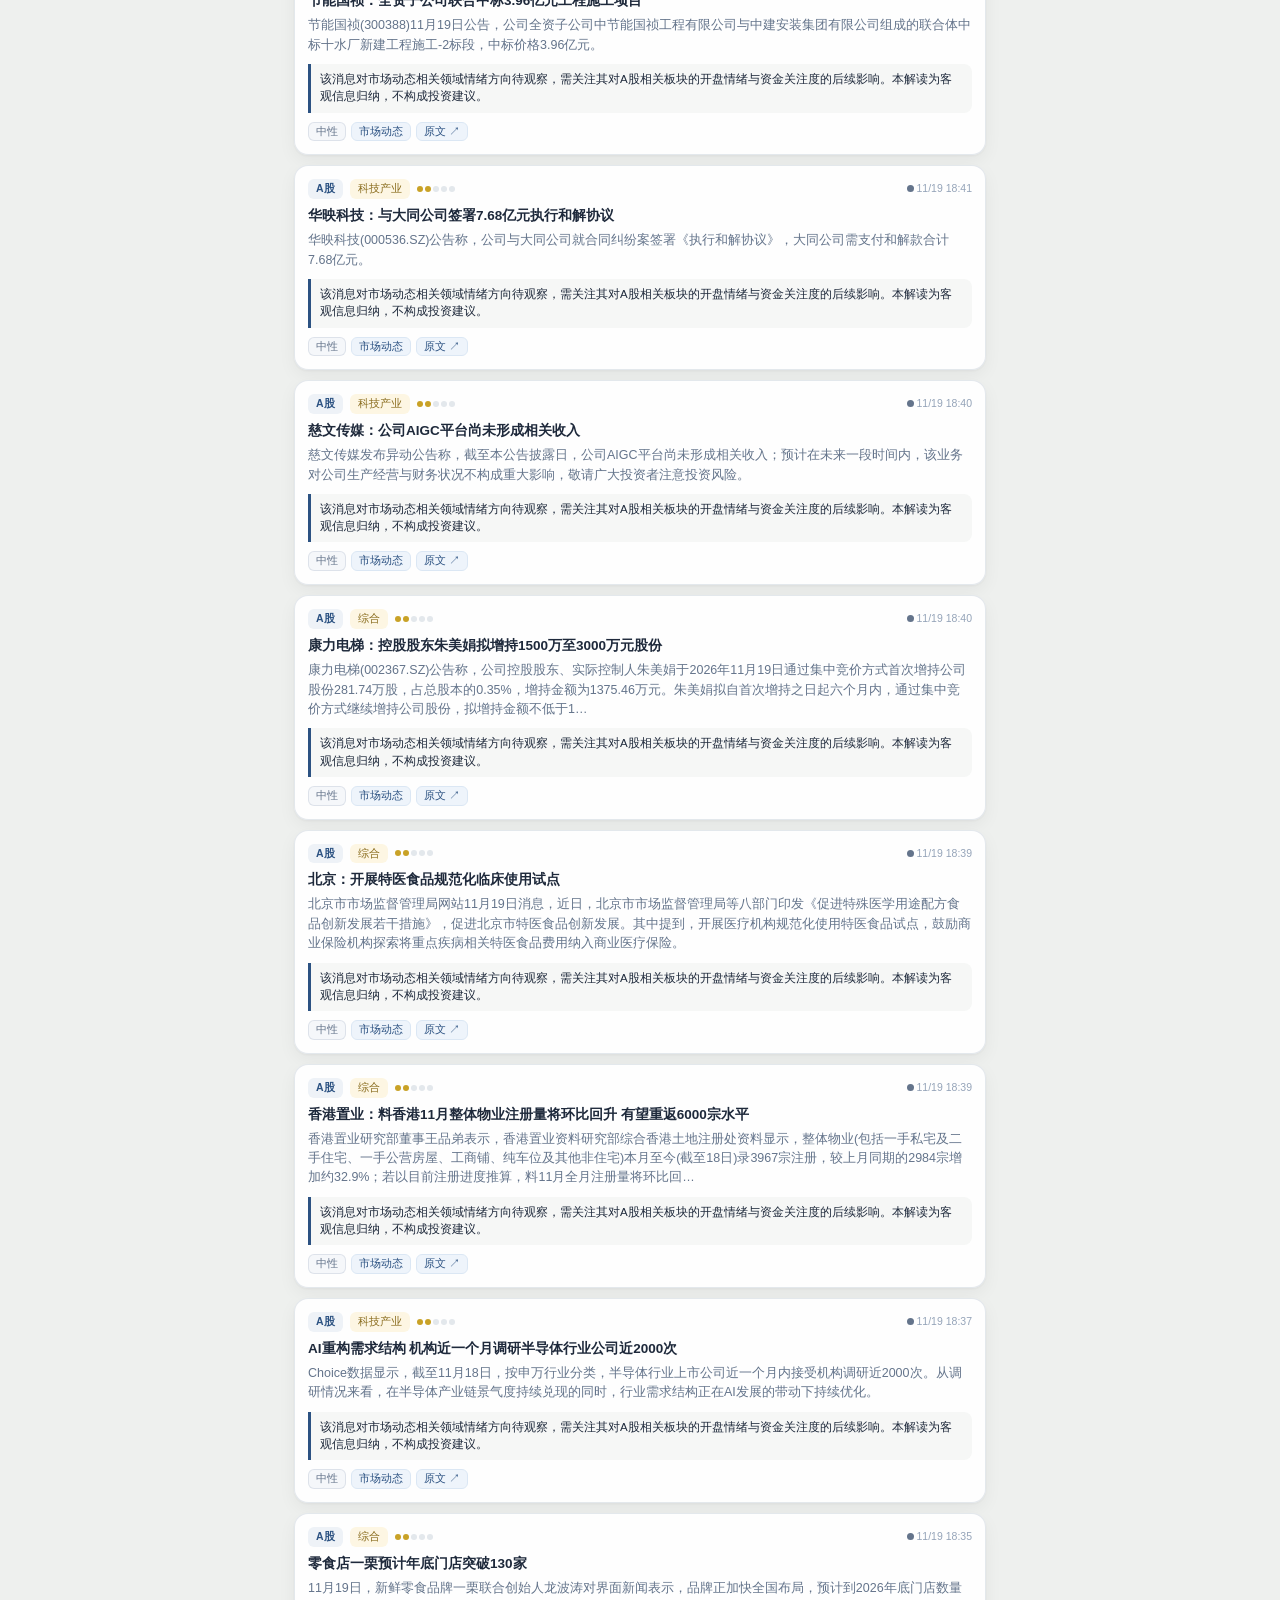
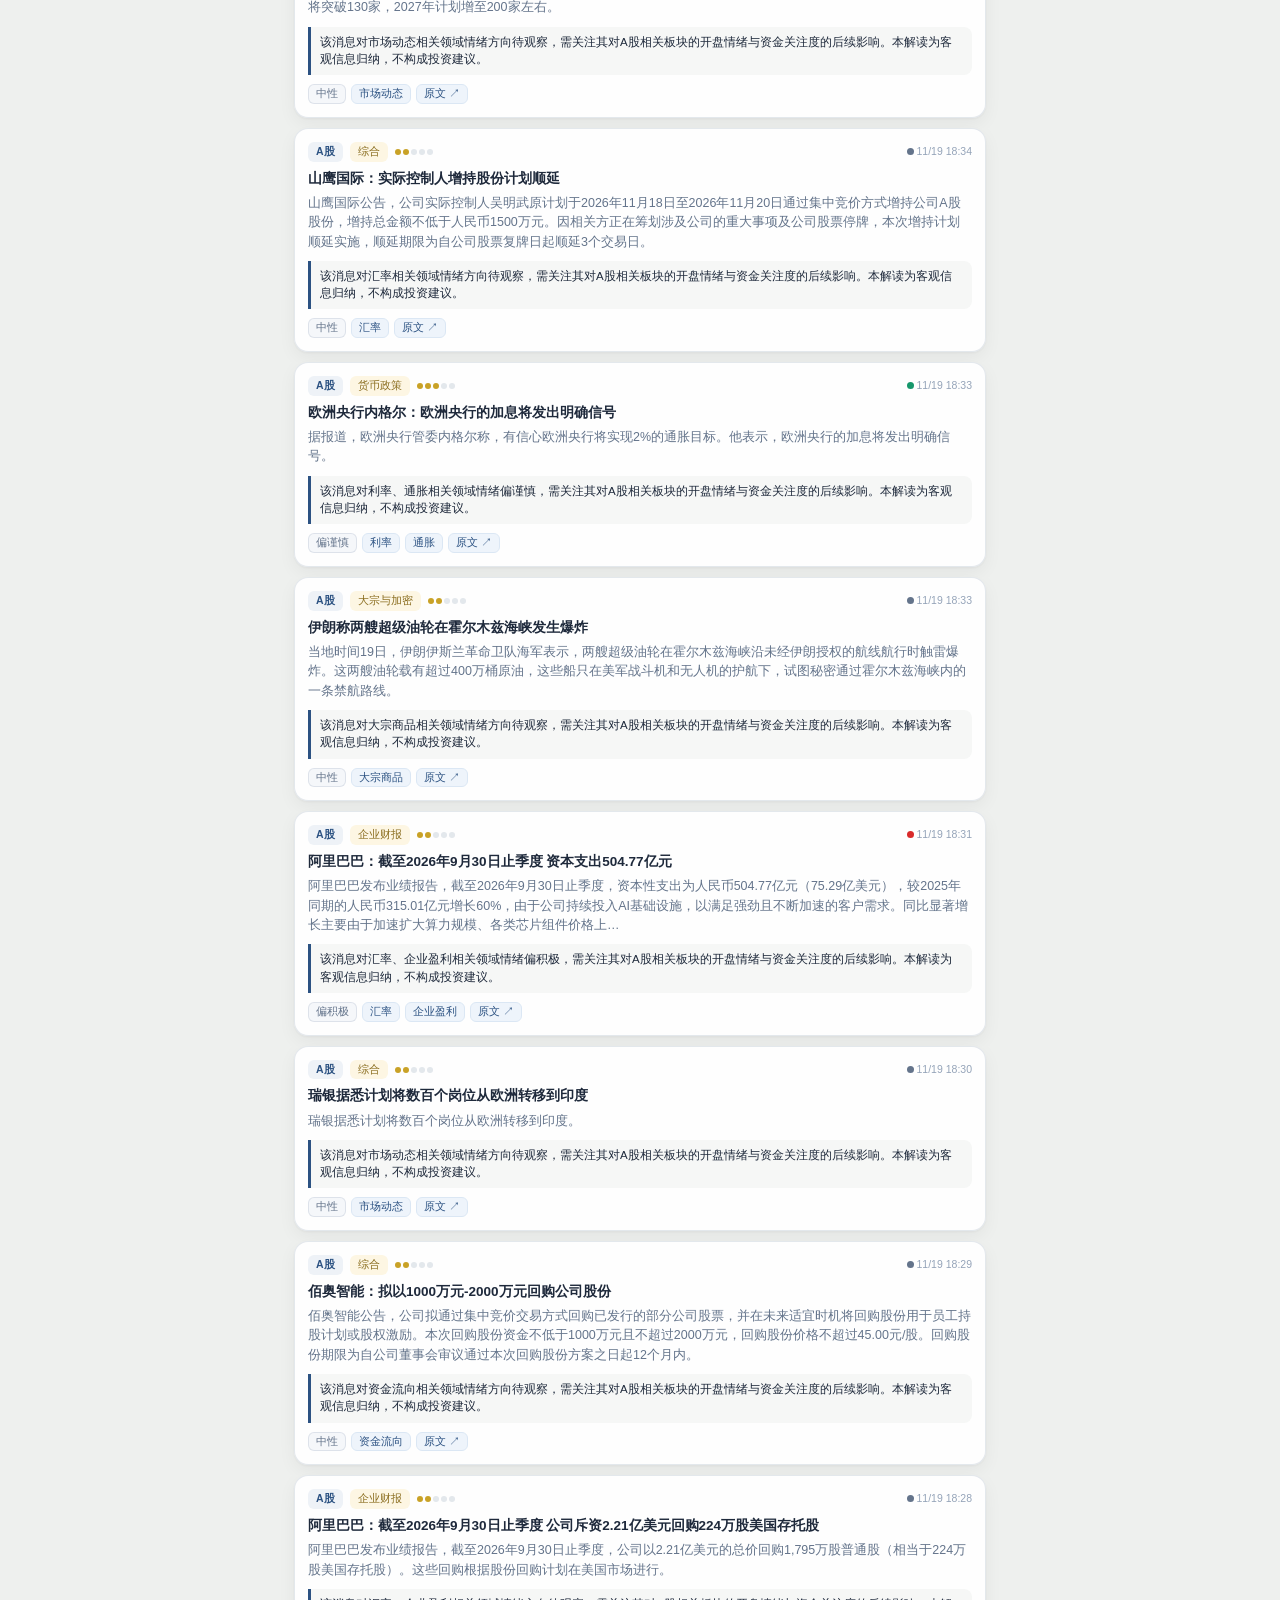
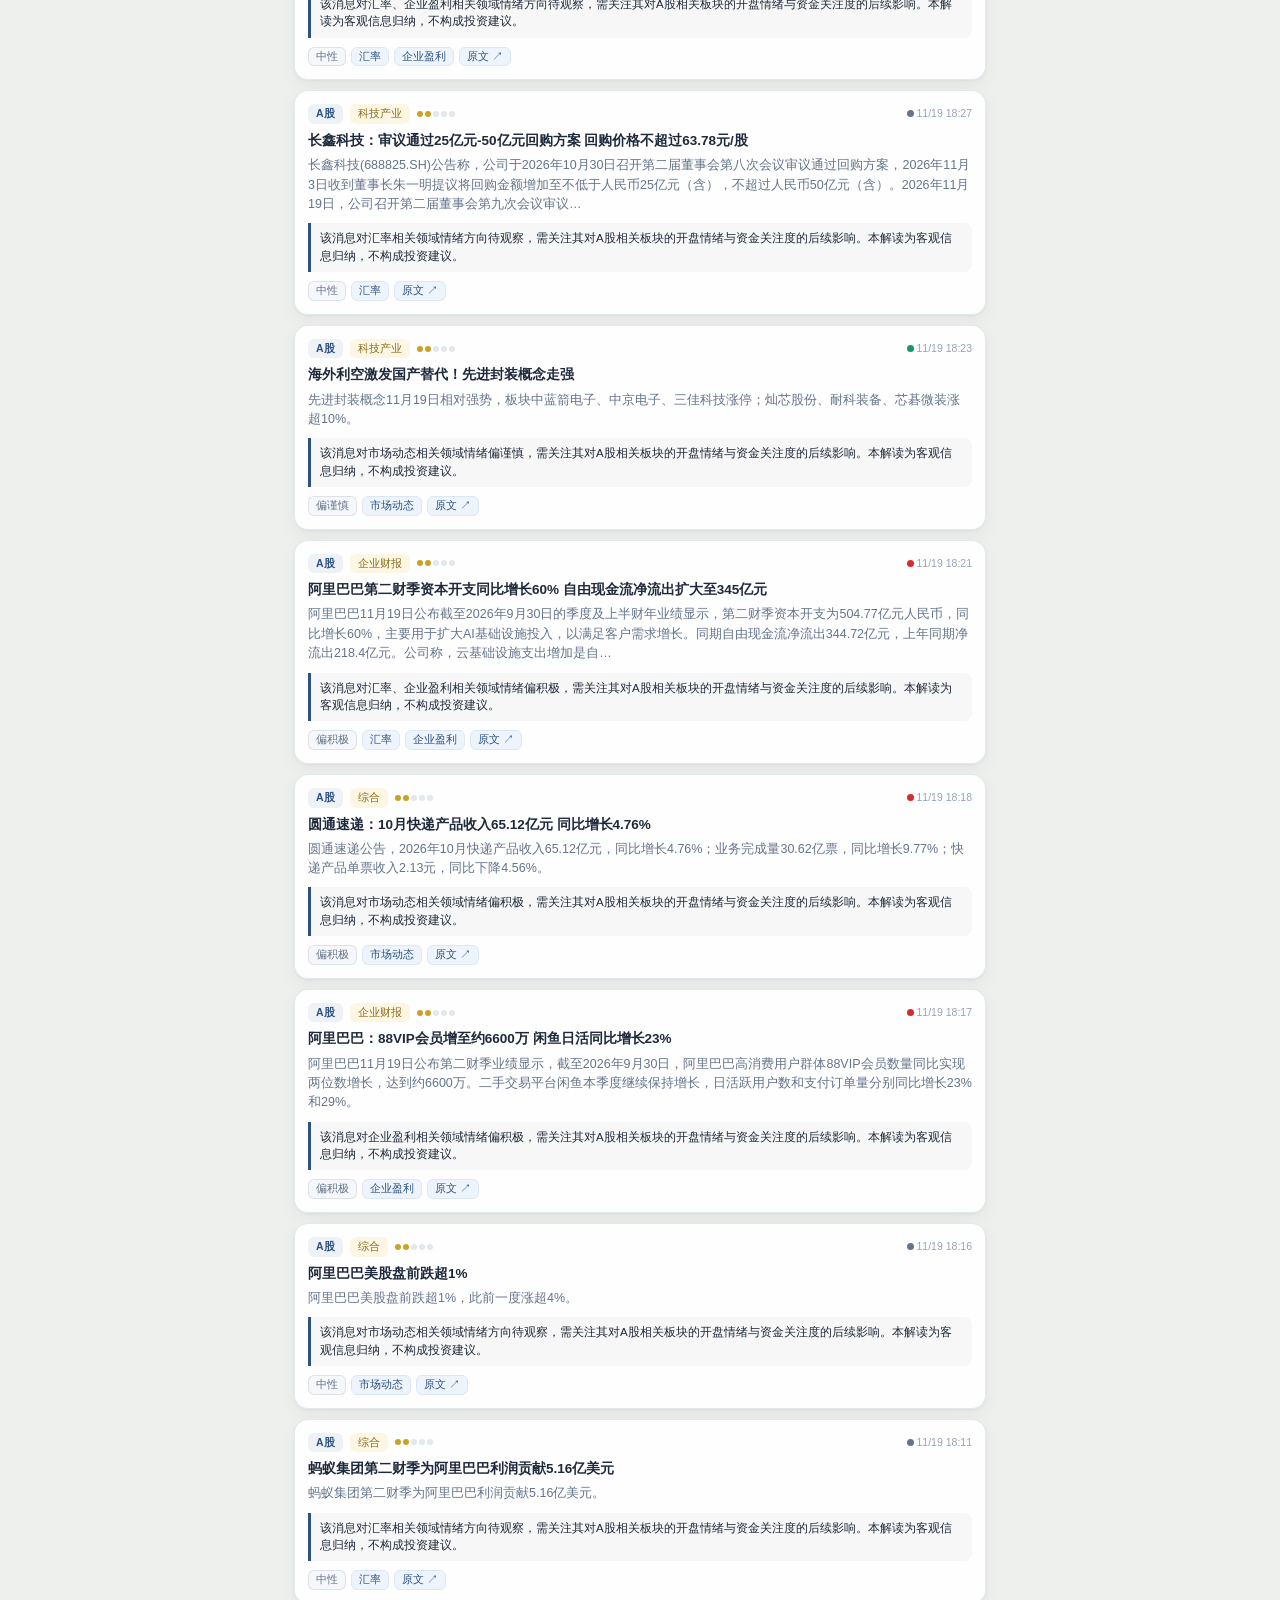
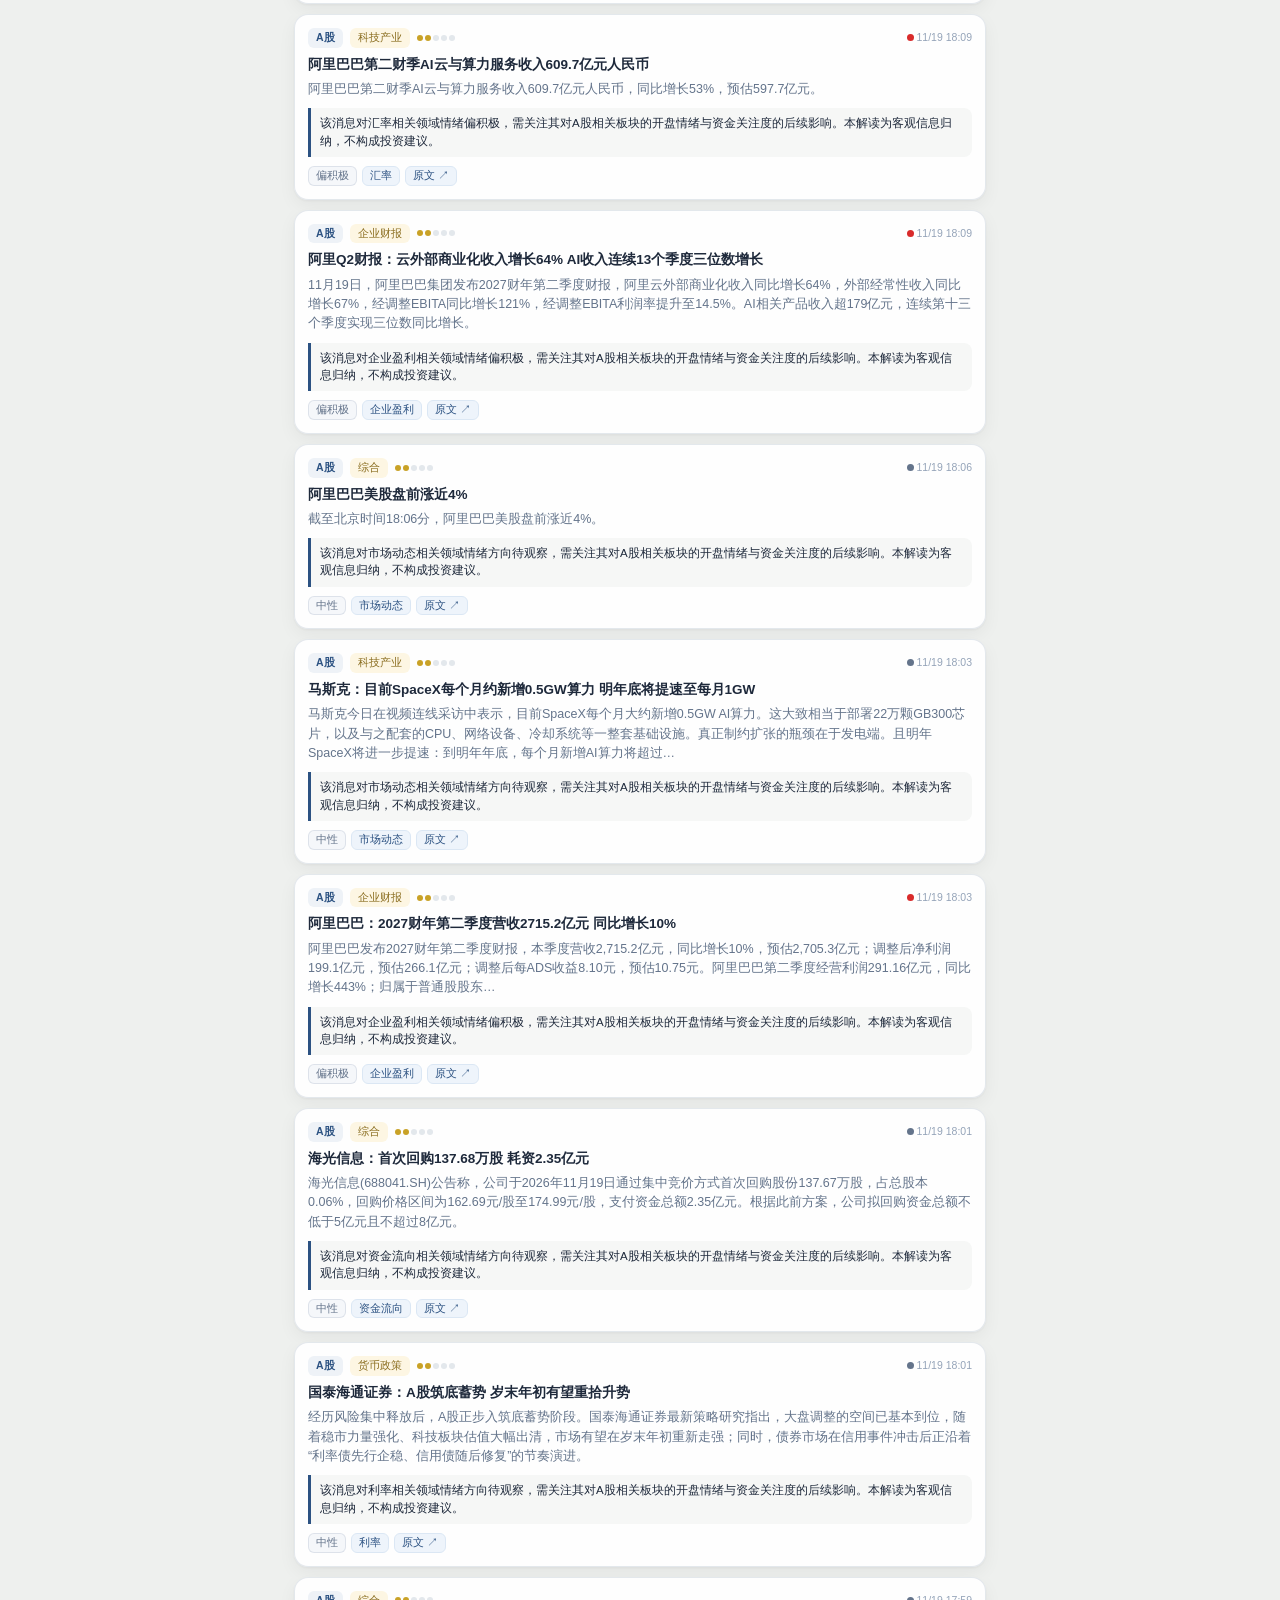
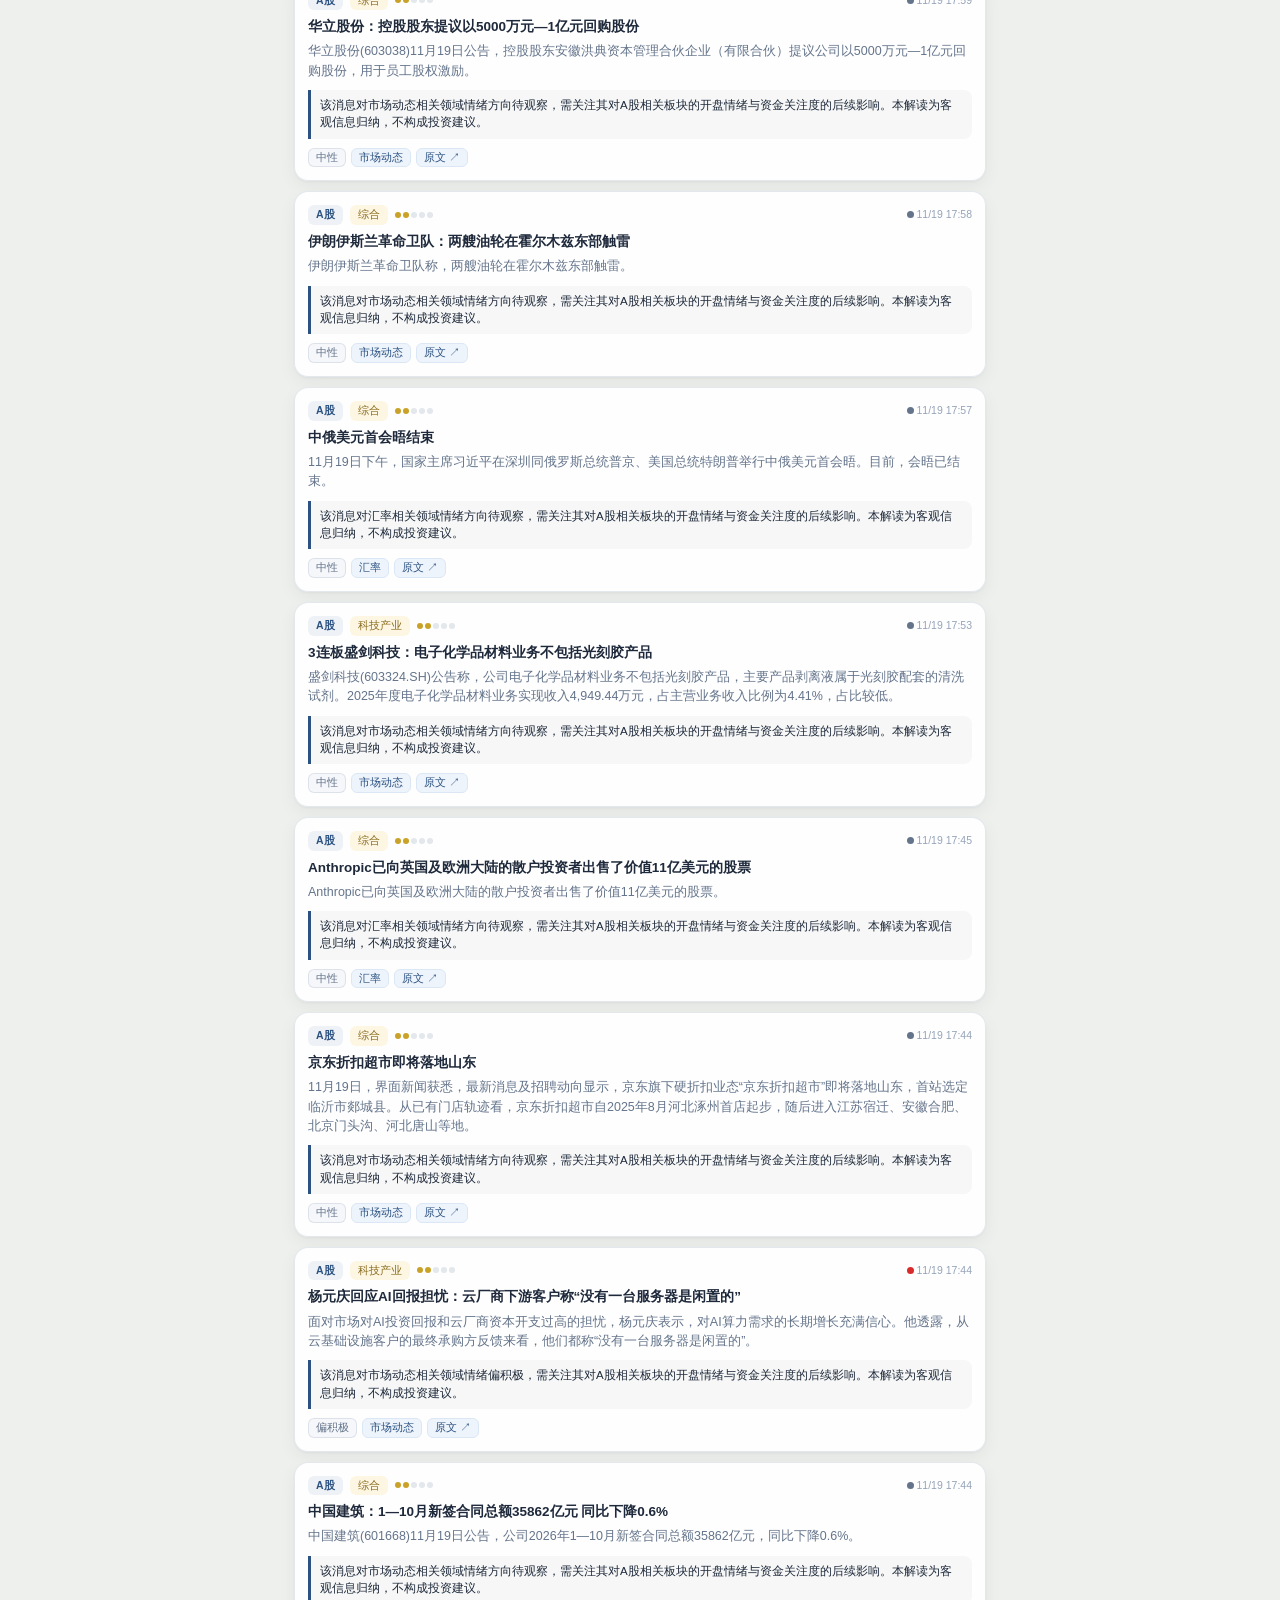
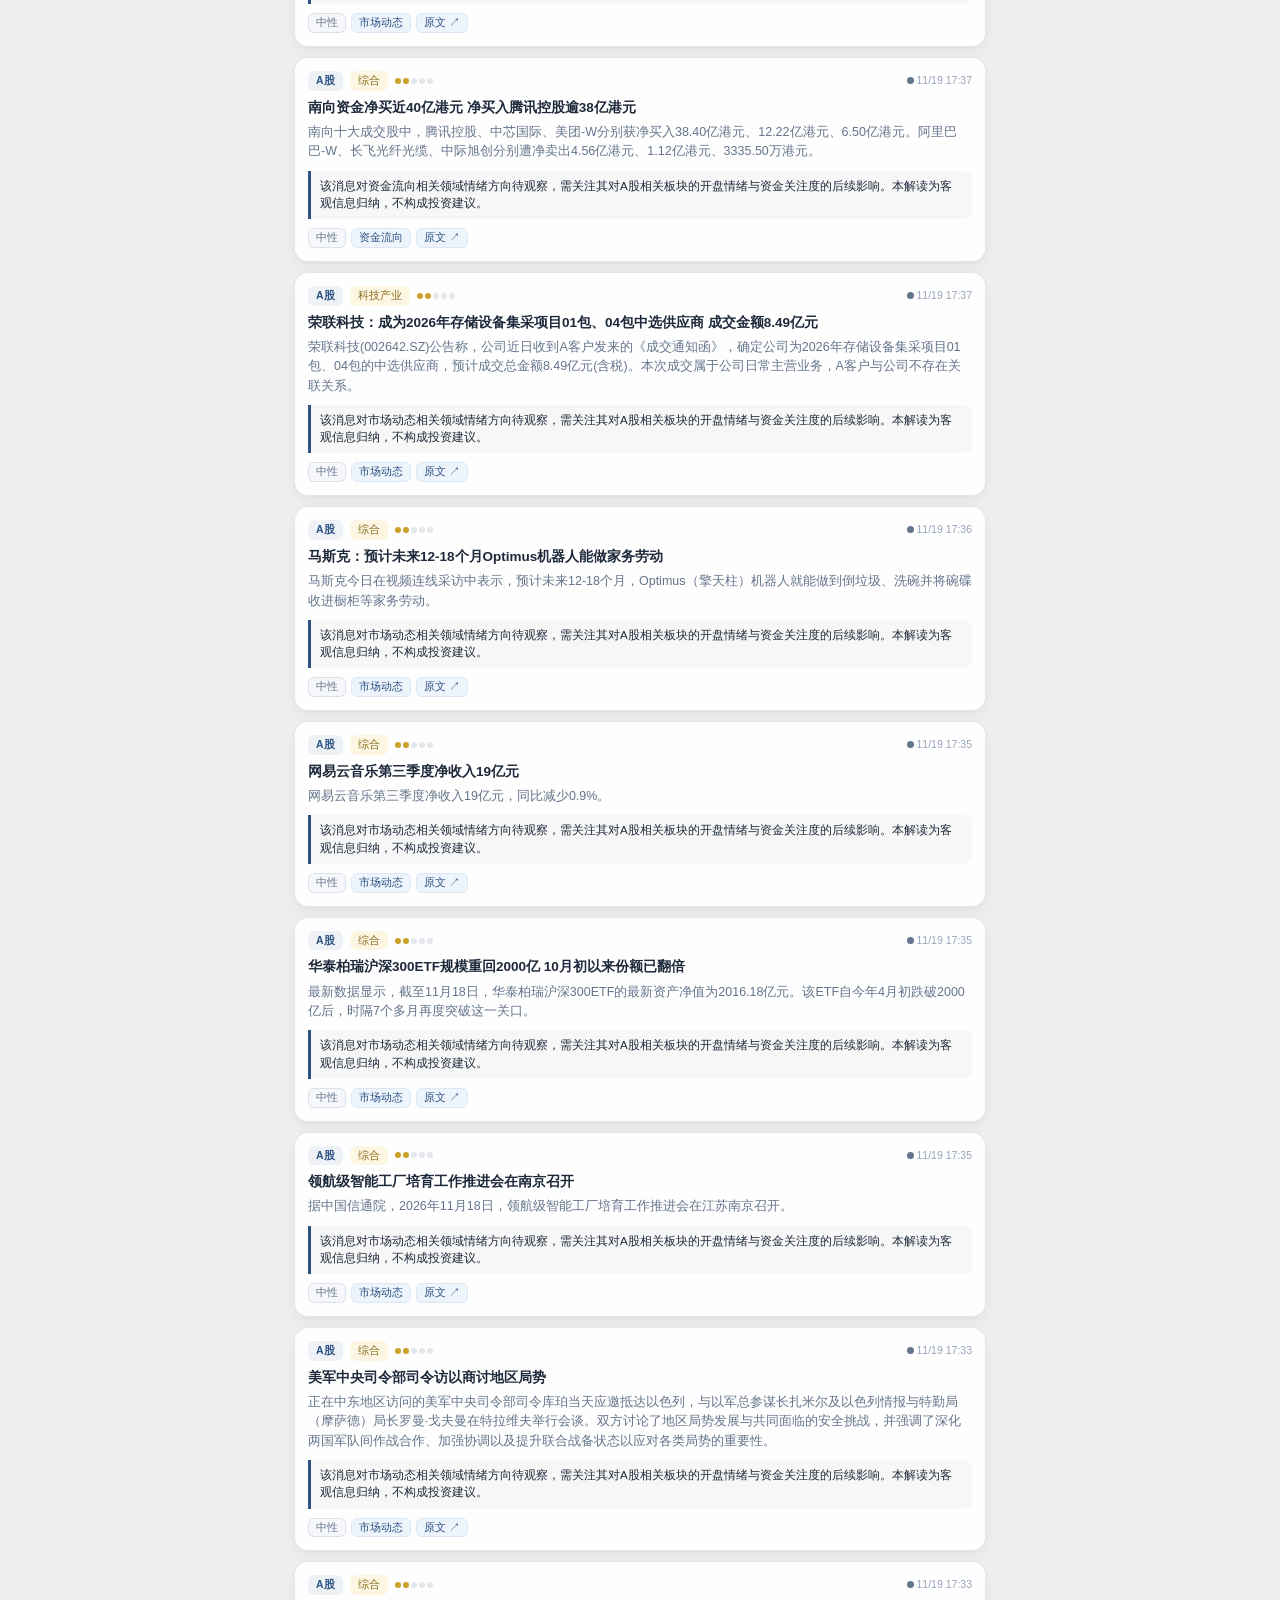
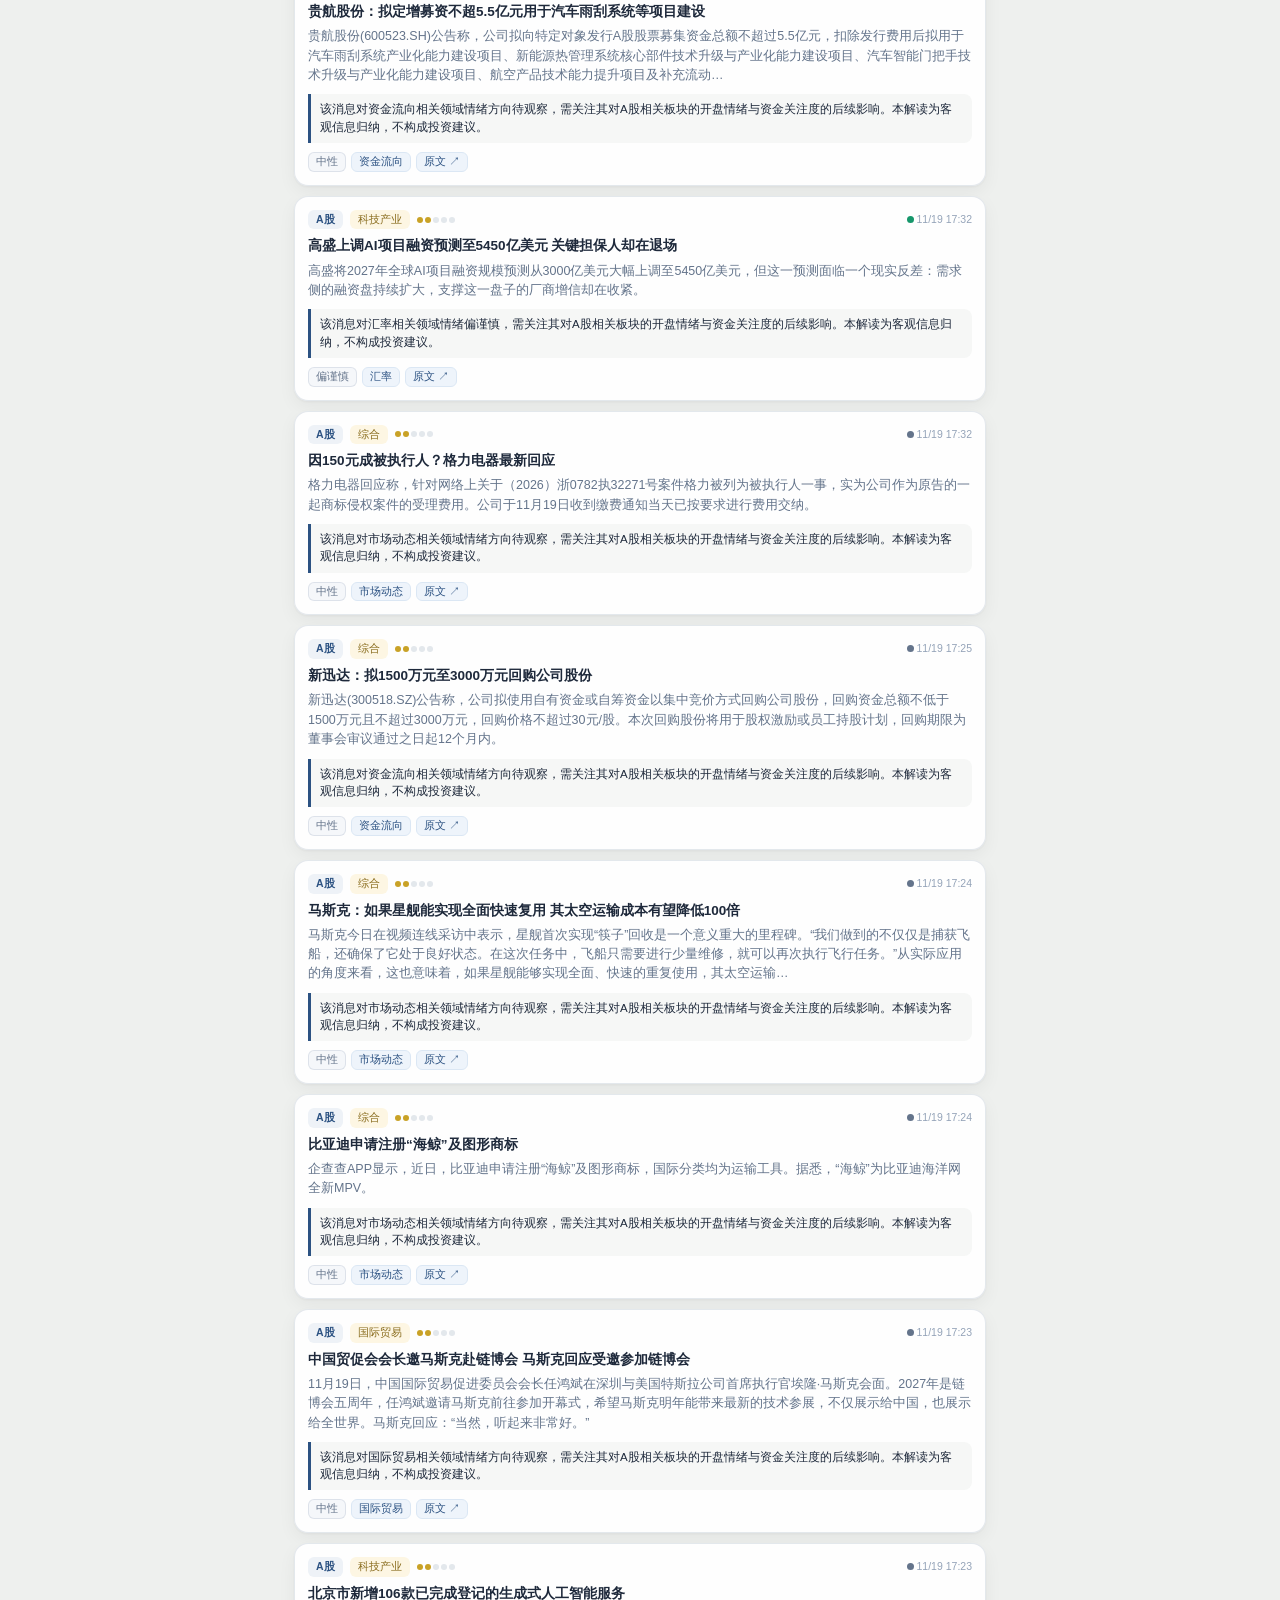
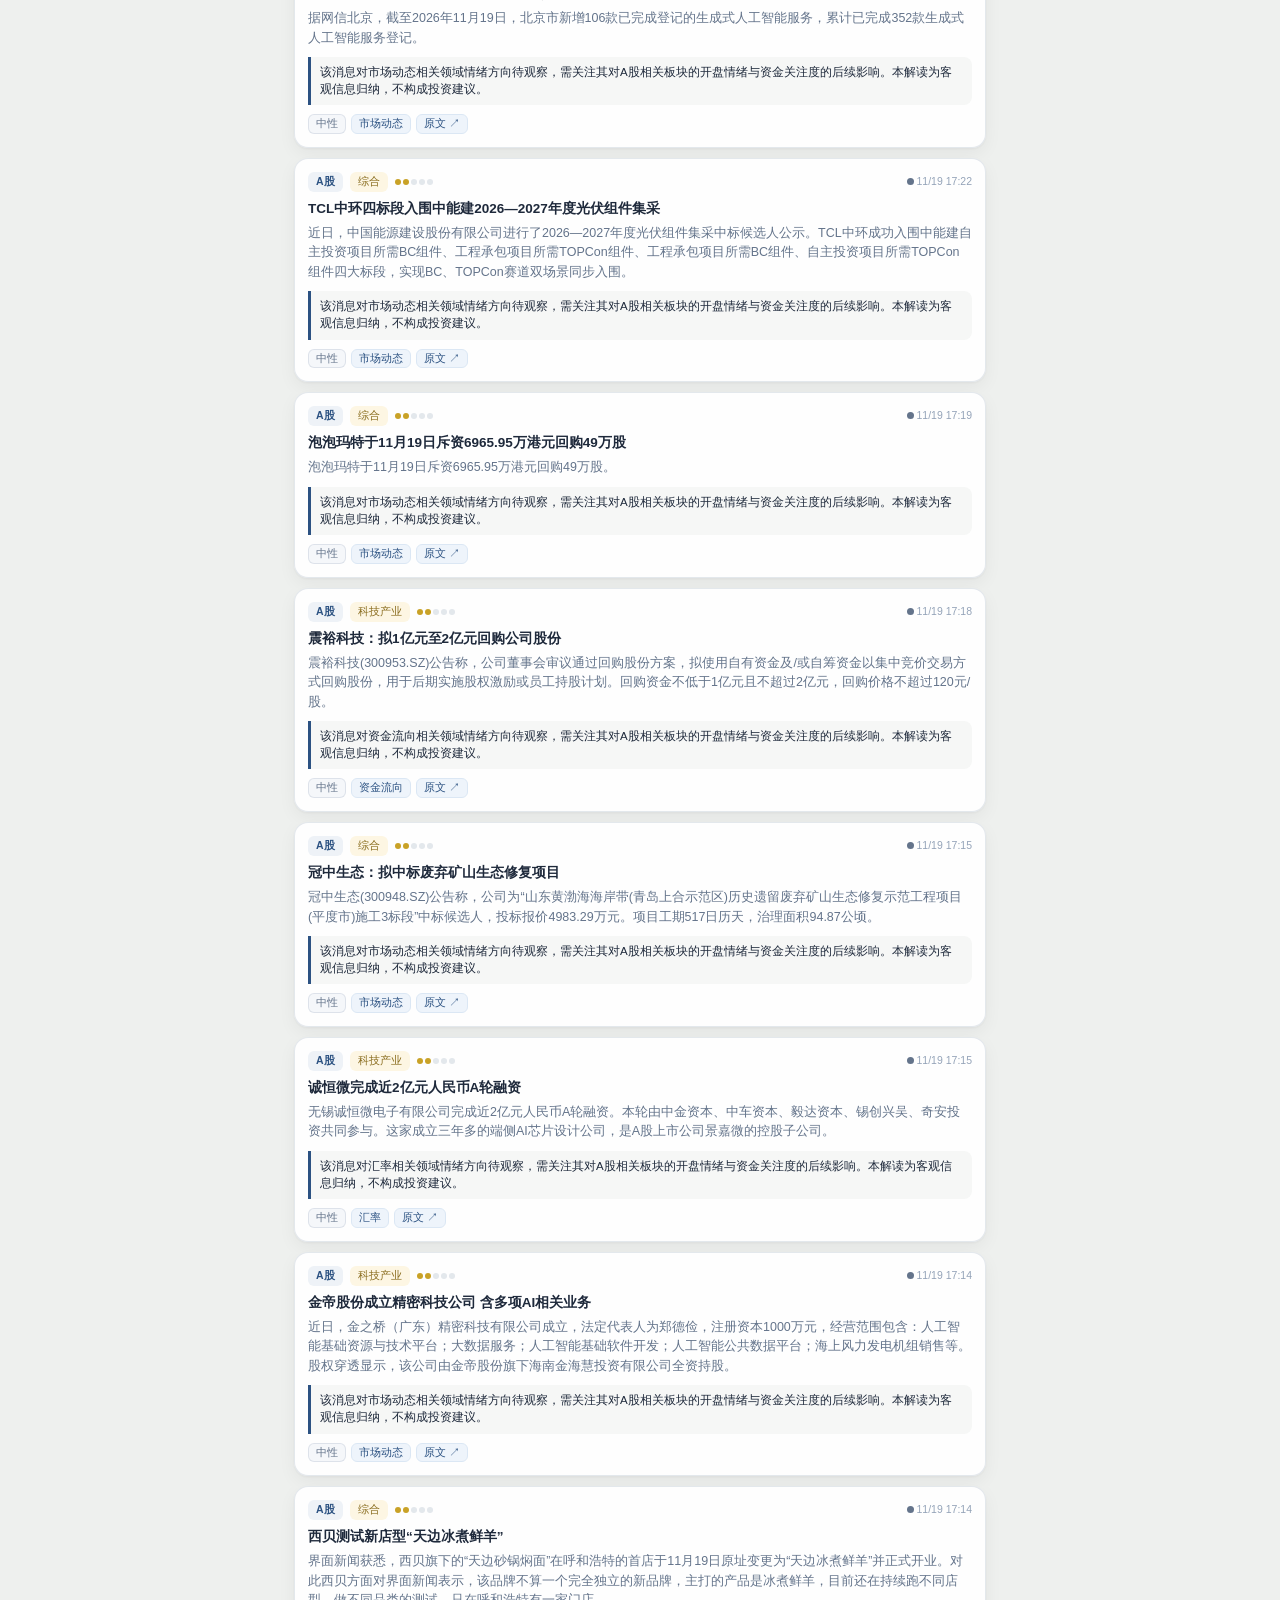
==== commit f264238e: "feat: 猫头改可爱像素风(大耳朵)、背景换暖橙紫晚霞、标题黑字" ====
--- a/隔夜财经速览-离线版.html
+++ b/隔夜财经速览-离线版.html
@@ -40,19 +40,19 @@
 .sky-stars { position: absolute; inset: 0; opacity: 0; transition: opacity 1.5s ease; background-image: radial-gradient(2px 2px at 20px 30px, rgba(255,255,255,.9), transparent), radial-gradient(1.5px 1.5px at 80px 60px, rgba(255,255,255,.8), transparent), radial-gradient(2px 2px at 140px 20px, rgba(255,255,255,.7), transparent), radial-gradient(1px 1px at 200px 70px, rgba(255,255,255,.9), transparent), radial-gradient(1.5px 1.5px at 260px 40px, rgba(255,255,255,.7), transparent); background-size: 300px 120px; }
 
 /* ---------- Header ---------- */
-.app-header { position: sticky; top: 0; z-index: 20; padding: calc(14px + env(safe-area-inset-top)) 18px 12px; color: #fff; background: linear-gradient(115deg, rgba(58,64,120,.88), rgba(150,96,120,.82) 55%, rgba(214,138,96,.86)); backdrop-filter: blur(14px); -webkit-backdrop-filter: blur(14px); transition: background 1.5s ease; text-shadow: 0 1px 3px rgba(0,0,0,.15); }
+.app-header { position: sticky; top: 0; z-index: 20; padding: calc(14px + env(safe-area-inset-top)) 18px 12px; color: var(--text); background: linear-gradient(120deg, rgba(198,204,218,.96), rgba(232,206,204,.96) 55%, rgba(244,220,192,.96)); backdrop-filter: blur(14px); -webkit-backdrop-filter: blur(14px); transition: background 1.5s ease; }
 .header-main { display: flex; align-items: center; justify-content: space-between; }
-.app-title { margin: 0; font-size: 19px; font-weight: 700; letter-spacing: .5px; }
-.app-subtitle { margin: 2px 0 0; font-size: 11.5px; color: rgba(255,255,255,.85); cursor: pointer; display: inline-block; transition: color .2s; }
-.app-subtitle:active { color: #fff; }
+.app-title { margin: 0; font-size: 19px; font-weight: 700; letter-spacing: .5px; color: #1a2234; }
+.app-subtitle { margin: 2px 0 0; font-size: 11.5px; color: rgba(30,40,55,.72); cursor: pointer; display: inline-block; transition: color .2s; }
+.app-subtitle:active { color: #1a2234; }
 .app-subtitle.flash { animation: flashTxt .8s ease; }
-@keyframes flashTxt { 0%,100% { color: rgba(255,255,255,.85); } 30% { color: #ffe08a; text-shadow: 0 0 8px rgba(255,224,138,.8); } }
-.icon-btn { background: rgba(255,255,255,.15); border: none; color: #fff; width: 38px; height: 38px; border-radius: 50%; display: flex; align-items: center; justify-content: center; cursor: pointer; transition: background .2s; }
-.icon-btn:active { background: rgba(255,255,255,.3); }
+@keyframes flashTxt { 0%,100% { color: rgba(30,40,55,.72); } 30% { color: #b06a1f; text-shadow: 0 0 8px rgba(255,200,120,.7); } }
+.icon-btn { background: rgba(255,255,255,.5); border: none; color: #2a3448; width: 38px; height: 38px; border-radius: 50%; display: flex; align-items: center; justify-content: center; cursor: pointer; transition: background .2s; }
+.icon-btn:active { background: rgba(255,255,255,.85); }
 .icon-btn.spinning svg { animation: spin .8s linear infinite; }
 @keyframes spin { to { transform: rotate(360deg); } }
-.status-banner { margin-top: 8px; padding: 6px 12px; border-radius: 8px; font-size: 11.5px; background: rgba(255,255,255,.12); color: #ffe9b0; }
-.status-banner.error { background: rgba(217,43,43,.3); color: #ffdada; }
+.status-banner { margin-top: 8px; padding: 6px 12px; border-radius: 8px; font-size: 11.5px; background: rgba(255,255,255,.55); color: #7a5a1f; }
+.status-banner.error { background: rgba(217,43,43,.18); color: #a32424; }
 .hidden { display: none !important; }
 
 /* ---------- Mood hero (猫猫) ---------- */
@@ -3329,29 +3329,29 @@
     var sky = $('sky-bg'), sun = $('sky-sun'), stars = $('sky-stars'), horizon = document.querySelector('.sky-horizon');
     var header = document.querySelector('.app-header');
     var top, mid, bottom, horizonColor, sunColor, sunTop, starOpacity, headerGrad;
-    // 参考图配色：上部冷蓝灰云层 → 中部暖金云光 → 下部蓝灰，整体柔和的黄昏天色
+    // 参考图：黄昏晚霞——上部蓝灰云 → 中部粉紫橙 → 下部暖金光，柔和温暖
     if (h >= 6 && h < 9) {          // 黎明
       var t = (h - 6) / 3;
-      top = mix([196, 206, 218], [186, 200, 216], t);
-      mid = mix([240, 210, 178], [244, 222, 190], t);
-      bottom = mix([176, 190, 204], [184, 198, 210], t);
-      horizonColor = 'rgba(248,214,170,.5)'; sunColor = '#fbe3b0'; sunTop = 150 - t * 40; starOpacity = 0.1 * (1 - t);
-      headerGrad = 'linear-gradient(120deg, rgba(150,170,192,.92), rgba(214,186,158,.9) 55%, rgba(176,168,172,.92))';
+      top = mix([186, 194, 210], [196, 200, 214], t);
+      mid = mix([228, 198, 206], [238, 212, 196], t);
+      bottom = mix([242, 210, 178], [248, 222, 190], t);
+      horizonColor = 'rgba(250,214,170,.55)'; sunColor = '#fbe0b4'; sunTop = 150 - t * 40; starOpacity = 0.1 * (1 - t);
+      headerGrad = 'linear-gradient(120deg, rgba(198,204,218,.96), rgba(232,206,204,.96) 55%, rgba(244,220,192,.96))';
     } else if (h >= 9 && h < 16) {   // 白天
-      top = '#c3d3e2'; mid = '#e8e0d4'; bottom = '#b6c4d2';
-      horizonColor = 'rgba(255,244,224,.4)'; sunColor = '#fff8e6'; sunTop = 44; starOpacity = 0;
-      headerGrad = 'linear-gradient(120deg, rgba(140,168,196,.9), rgba(200,196,186,.88) 55%, rgba(158,176,196,.9))';
-    } else if (h >= 16 && h < 19) {  // 黄昏：蓝灰 + 暖金云光（贴合参考图）
+      top = '#c6d5e4'; mid = '#ece4da'; bottom = '#f3e6d4';
+      horizonColor = 'rgba(255,246,228,.45)'; sunColor = '#fff8e8'; sunTop = 44; starOpacity = 0;
+      headerGrad = 'linear-gradient(120deg, rgba(206,218,230,.96), rgba(236,228,218,.96) 55%, rgba(246,232,214,.96))';
+    } else if (h >= 16 && h < 19) {  // 黄昏晚霞（主基调，贴合参考图）
       var t2 = (h - 16) / 3;
-      top = '#bfd0de';
-      mid = mix([240, 210, 172], [236, 190, 150], t2);
-      bottom = mix([150, 168, 188], [176, 160, 170], t2);
-      horizonColor = 'rgba(246,196,140,.55)'; sunColor = '#f7c491'; sunTop = 96 + t2 * 40; starOpacity = t2 * 0.12;
-      headerGrad = 'linear-gradient(120deg, rgba(130,156,184,.92), rgba(212,170,132,.9) 54%, rgba(160,140,150,.92))';
-    } else {                          // 夜晚：深一点的蓝灰，保留暖金余晖
-      top = '#7e93a8'; mid = '#9a92a0'; bottom = '#5f7186';
-      horizonColor = 'rgba(140,150,175,.35)'; sunColor = '#e8dfd0'; sunTop = 170; starOpacity = 0.4;
-      headerGrad = 'linear-gradient(120deg, rgba(74,92,116,.94), rgba(120,108,124,.92) 55%, rgba(96,100,120,.94))';
+      top = mix([178, 186, 204], [150, 158, 188], t2);
+      mid = mix([226, 190, 196], [236, 176, 158], t2);
+      bottom = mix([244, 212, 176], [246, 196, 158], t2);
+      horizonColor = 'rgba(250,190,140,.6)'; sunColor = '#f8c58e'; sunTop = 96 + t2 * 36; starOpacity = t2 * 0.12;
+      headerGrad = 'linear-gradient(120deg, rgba(176,184,204,.96), rgba(232,182,168,.96) 52%, rgba(246,206,170,.96))';
+    } else {                          // 夜晚：深蓝灰配暖粉余晖
+      top = '#6e7f96'; mid = '#8a8090'; bottom = '#c9906f';
+      horizonColor = 'rgba(180,150,160,.4)'; sunColor = '#e8d8c8'; sunTop = 170; starOpacity = 0.4;
+      headerGrad = 'linear-gradient(120deg, rgba(96,110,134,.97), rgba(130,112,120,.97) 55%, rgba(180,140,120,.97))';
       sun.style.opacity = '0.4';
     }
     if (h >= 6 && h < 19) sun.style.opacity = '1';
@@ -3361,104 +3361,112 @@
     horizon.style.background = horizonColor;
     sun.style.background = sunColor;
     sun.style.top = sunTop + 'px';
-    sun.style.boxShadow = '0 0 44px 16px ' + sunColor;
+    sun.style.boxShadow = '0 0 48px 18px ' + sunColor;
     stars.style.opacity = starOpacity;
   }
   function mix(a, b, t) { return [0, 1, 2].map(function (i) { return Math.round(a[i] + (b[i] - a[i]) * t); }); }
   function rgb(a) { return 'rgb(' + a[0] + ',' + a[1] + ',' + a[2] + ')'; }
 
-  // ---------- 矢量猫头（重点色布偶/暹罗风，只要头）----------
-  // 蓬松奶油白脸 + 深棕面罩与耳朵 + 大蓝眼 + 粉鼻，参考图可爱风
+  // ---------- 可爱像素猫头（重点色，耳朵醒目）----------
+  // 像素网格绘制：大三角耳 + 圆脸 + 深棕重点色面罩 + 大圆蓝眼 + 粉鼻
   function renderCat(cat) {
     var S = '';
-    function add(s) { S += s; }
-
-    // 配色
-    var fur = '#F4ECDF', furLight = '#FBF6ED', furShade = '#E3D6C2', furEdge = '#D8C9B0';
-    var point = '#5E4636', pointDeep = '#4A3527', pointSoft = '#6E5544';
-    var inner = '#E7A9AC', nose = '#D8919A', eyeIris = '#7FB0CC', eyeIrisDeep = '#5A8CA8', eyeDeep = '#31586E';
-
-    // ---- 耳朵（深棕，重点色）----
-    add('<path d="M18 50 Q14 22 20 20 Q28 20 40 34 Z" fill="' + point + '"/>');
-    add('<path d="M82 50 Q86 22 80 20 Q72 20 60 34 Z" fill="' + point + '"/>');
-    // 耳内绒毛
-    add('<path d="M24 44 Q22 30 25 28 Q30 29 36 36 Z" fill="' + inner + '"/>');
-    add('<path d="M76 44 Q78 30 75 28 Q70 29 64 36 Z" fill="' + inner + '"/>');
-    // 耳尖小毛
-    add('<path d="M20 22 l-3 -5 M21 20 l2 -6" stroke="' + fur + '" stroke-width="1.4" stroke-linecap="round"/>');
-    add('<path d="M80 22 l3 -5 M79 20 l-2 -6" stroke="' + fur + '" stroke-width="1.4" stroke-linecap="round"/>');
-
-    // ---- 蓬松头型：主体 + 一圈绒毛 ---- 
-    // 主体
-    add('<path d="M60 26 C92 26 104 48 104 68 C104 92 86 104 60 104 C34 104 16 92 16 68 C16 48 28 26 60 26 Z" fill="' + fur + '"/>');
-    // 顶部绒毛高光
-    add('<path d="M40 34 Q60 24 80 34 Q60 32 40 34 Z" fill="' + furLight + '" opacity=".8"/>');
-    // 两侧脸颊绒毛（三角小簇，蓬松感）
-    add('<path d="M16 62 l-8 -3 l7 6 l-9 2 l9 5 l-8 6 l10 2 z" fill="' + fur + '" stroke="' + furEdge + '" stroke-width=".8"/>');
-    add('<path d="M104 62 l8 -3 l-7 6 l9 2 l-9 5 l8 6 l-10 2 z" fill="' + fur + '" stroke="' + furEdge + '" stroke-width=".8"/>');
-    // 下巴绒毛
-    add('<path d="M46 102 l-2 6 l6 -4 l3 6 l4 -6 l3 5 l4 -5 z" fill="' + fur + '"/>');
-
-    // ---- 深棕面罩（覆盖口鼻 + 眼周，重点色标志）----
-    add('<path d="M60 38 C78 38 86 50 86 64 C86 82 74 92 60 92 C46 92 34 82 34 64 C34 50 42 38 60 38 Z" fill="' + point + '" opacity=".92"/>');
-    // 面罩渐变柔化边缘
-    add('<ellipse cx="60" cy="70" rx="26" ry="22" fill="' + pointSoft + '" opacity=".5"/>');
-    // 额头中间浅色分界（让面罩呈经典倒三角）
-    add('<path d="M60 38 L52 56 Q60 62 68 56 Z" fill="' + point + '" opacity=".7"/>');
-
-    // ---- 眼睛（大而圆，随心情）----
-    if (cat === 'bull') {           // 极多：闪亮大眼 + 高光
-      add('<ellipse cx="45" cy="60" rx="10" ry="11" fill="#fff"/><ellipse cx="75" cy="60" rx="10" ry="11" fill="#fff"/>');
-      add('<ellipse cx="45" cy="60" rx="8" ry="9" fill="' + eyeIris + '"/><ellipse cx="75" cy="60" rx="8" ry="9" fill="' + eyeIris + '"/>');
-      add('<circle cx="45" cy="61" r="4.5" fill="' + eyeDeep + '"/><circle cx="75" cy="61" r="4.5" fill="' + eyeDeep + '"/>');
-      add('<circle cx="42" cy="56" r="2.6" fill="#fff"/><circle cx="72" cy="56" r="2.6" fill="#fff"/>');
-      add('<circle cx="48" cy="64" r="1.4" fill="#fff"/><circle cx="78" cy="64" r="1.4" fill="#fff"/>');
+    var U = 6; // 像素单位
+    function px(col, row, w, h, color) {
+      return '<rect x="' + (col * U) + '" y="' + (row * U) + '" width="' + (w * U) +
+        '" height="' + (h * U) + '" fill="' + color + '"/>';
+    }
+
+    var O = '#4A3527', P = '#5E4636', F = '#F4ECDF', FL = '#FBF6ED';
+    var IN = '#E7A9AC', NO = '#D8919A', IB = '#7FB0CC', ID = '#31586E';
+
+    // ---- 像素基础图：耳朵(大三角) + 头 + 面罩 ----
+    var BASE = [
+      '....................',
+      '..OO............OO..',
+      '..OPO..........OPO..',
+      '..OPPO........OPPO..',
+      '..OPPPO......OPPPO..',
+      '..OPPPPO....OPPPPO..',
+      '.OPPPPPPOOOOPPPPPPO.',
+      '.OFFFFFFFFFFFFFFFFO.',
+      '.OFFFFFFFFFFFFFFFFO.',
+      '.OFFFFFFFFFFFFFFFFO.',
+      '.OFFFFPPPPPPPPFFFFO.',
+      '.OFFFPPPPPPPPPPFFFO.',
+      '.OFFPPPPPPPPPPPPFFO.',
+      '.OFFPPPPPPPPPPPPFFO.',
+      '.OFFFPPPPPPPPPPFFFO.',
+      '.OFFFFFFFFFFFFFFFFO.',
+      '.OFFFFFFFFFFFFFFFFO.',
+      '..OFFFFFFFFFFFFFFO..',
+      '...OOOOOOOOOOOOOO...',
+      '....................'
+    ];
+    var map = { '.': null, O: O, P: P, F: F };
+    for (var r = 0; r < BASE.length; r++) {
+      var line = BASE[r];
+      for (var c = 0; c < line.length; c++) {
+        var col = map[line[c]];
+        if (col) S += px(c, r, 1, 1, col);
+      }
+    }
+
+    // ---- 耳内粉色像素 ----
+    S += px(4, 3, 2, 2, IN) + px(14, 3, 2, 2, IN);
+    S += px(5, 5, 1, 1, IN) + px(14, 5, 1, 1, IN);
+
+    // ---- 大眼睛（大而圆，像素猫可爱感）----
+    var lx = 42, rx = 78, ey = 58;
+    if (cat === 'bull') {           // 极多：闪亮大眼
+      S += '<ellipse cx="' + lx + '" cy="' + ey + '" rx="10" ry="11" fill="#fff"/><ellipse cx="' + rx + '" cy="' + ey + '" rx="10" ry="11" fill="#fff"/>';
+      S += '<ellipse cx="' + lx + '" cy="' + ey + '" rx="8" ry="9" fill="' + IB + '"/><ellipse cx="' + rx + '" cy="' + ey + '" rx="8" ry="9" fill="' + IB + '"/>';
+      S += '<circle cx="' + lx + '" cy="' + (ey + 1) + '" r="4.5" fill="' + ID + '"/><circle cx="' + rx + '" cy="' + (ey + 1) + '" r="4.5" fill="' + ID + '"/>';
+      S += '<circle cx="' + (lx - 3) + '" cy="' + (ey - 4) + '" r="2.6" fill="#fff"/><circle cx="' + (rx - 3) + '" cy="' + (ey - 4) + '" r="2.6" fill="#fff"/>';
+      S += '<circle cx="' + (lx + 3) + '" cy="' + (ey + 4) + '" r="1.4" fill="#fff"/><circle cx="' + (rx + 3) + '" cy="' + (ey + 4) + '" r="1.4" fill="#fff"/>';
     } else if (cat === 'happy') {   // 偏多：弯月笑眼
-      add('<path d="M36 61 q9 -11 18 0" stroke="' + eyeDeep + '" stroke-width="3.2" fill="none" stroke-linecap="round"/>');
-      add('<path d="M66 61 q9 -11 18 0" stroke="' + eyeDeep + '" stroke-width="3.2" fill="none" stroke-linecap="round"/>');
-    } else if (cat === 'worried') { // 偏空：下垂眼 + 小高光
-      add('<ellipse cx="45" cy="60" rx="9" ry="10" fill="#fff"/><ellipse cx="75" cy="60" rx="9" ry="10" fill="#fff"/>');
-      add('<ellipse cx="45" cy="62" rx="6" ry="6" fill="' + eyeIris + '"/><ellipse cx="75" cy="62" rx="6" ry="6" fill="' + eyeIris + '"/>');
-      add('<circle cx="45" cy="62" r="3.2" fill="' + eyeDeep + '"/><circle cx="75" cy="62" r="3.2" fill="' + eyeDeep + '"/>');
-      add('<path d="M36 52 q9 3 18 0" stroke="' + pointDeep + '" stroke-width="2" fill="none" stroke-linecap="round"/>');
-      add('<path d="M66 52 q9 3 18 0" stroke="' + pointDeep + '" stroke-width="2" fill="none" stroke-linecap="round"/>');
-    } else if (cat === 'bear') {    // 极空：紧闭眼 + 泪光
-      add('<path d="M37 58 q8 6 16 0" stroke="' + furLight + '" stroke-width="3" fill="none" stroke-linecap="round"/>');
-      add('<path d="M67 58 q8 6 16 0" stroke="' + furLight + '" stroke-width="3" fill="none" stroke-linecap="round"/>');
-      add('<path d="M43 68 q2 5 0 8" stroke="#8FB8CF" stroke-width="2.4" fill="none" stroke-linecap="round"/>');
+      S += '<path d="M' + (lx - 9) + ' ' + (ey + 1) + ' q9 -11 18 0" stroke="' + ID + '" stroke-width="3.2" fill="none" stroke-linecap="round"/>';
+      S += '<path d="M' + (rx - 9) + ' ' + (ey + 1) + ' q9 -11 18 0" stroke="' + ID + '" stroke-width="3.2" fill="none" stroke-linecap="round"/>';
+    } else if (cat === 'worried') { // 偏空：下垂眼
+      S += '<ellipse cx="' + lx + '" cy="' + ey + '" rx="9" ry="10" fill="#fff"/><ellipse cx="' + rx + '" cy="' + ey + '" rx="9" ry="10" fill="#fff"/>';
+      S += '<ellipse cx="' + lx + '" cy="' + (ey + 2) + '" rx="6" ry="6" fill="' + IB + '"/><ellipse cx="' + rx + '" cy="' + (ey + 2) + '" rx="6" ry="6" fill="' + IB + '"/>';
+      S += '<circle cx="' + lx + '" cy="' + (ey + 2) + '" r="3.2" fill="' + ID + '"/><circle cx="' + rx + '" cy="' + (ey + 2) + '" r="3.2" fill="' + ID + '"/>';
+      S += '<path d="M' + (lx - 9) + ' ' + (ey - 8) + ' q9 3 18 0" stroke="' + O + '" stroke-width="2" fill="none" stroke-linecap="round"/>';
+      S += '<path d="M' + (rx - 9) + ' ' + (ey - 8) + ' q9 3 18 0" stroke="' + O + '" stroke-width="2" fill="none" stroke-linecap="round"/>';
+    } else if (cat === 'bear') {    // 极空：紧闭眼 + 泪
+      S += '<path d="M' + (lx - 8) + ' ' + (ey - 2) + ' q8 6 16 0" stroke="' + FL + '" stroke-width="3" fill="none" stroke-linecap="round"/>';
+      S += '<path d="M' + (rx - 8) + ' ' + (ey - 2) + ' q8 6 16 0" stroke="' + FL + '" stroke-width="3" fill="none" stroke-linecap="round"/>';
+      S += '<path d="M' + (lx - 2) + ' ' + (ey + 8) + ' q2 5 0 8" stroke="#8FB8CF" stroke-width="2.4" fill="none" stroke-linecap="round"/>';
     } else {                        // calm 淡定：圆蓝眼
-      add('<ellipse cx="45" cy="60" rx="9" ry="10" fill="#fff"/><ellipse cx="75" cy="60" rx="9" ry="10" fill="#fff"/>');
-      add('<ellipse cx="45" cy="60" rx="7" ry="8" fill="' + eyeIris + '"/><ellipse cx="75" cy="60" rx="7" ry="8" fill="' + eyeIris + '"/>');
-      add('<circle cx="45" cy="60" r="3.6" fill="' + eyeDeep + '"/><circle cx="75" cy="60" r="3.6" fill="' + eyeDeep + '"/>');
-      add('<circle cx="42.5" cy="57" r="2" fill="#fff"/><circle cx="72.5" cy="57" r="2" fill="#fff"/>');
+      S += '<ellipse cx="' + lx + '" cy="' + ey + '" rx="9" ry="10" fill="#fff"/><ellipse cx="' + rx + '" cy="' + ey + '" rx="9" ry="10" fill="#fff"/>';
+      S += '<ellipse cx="' + lx + '" cy="' + ey + '" rx="7" ry="8" fill="' + IB + '"/><ellipse cx="' + rx + '" cy="' + ey + '" rx="7" ry="8" fill="' + IB + '"/>';
+      S += '<circle cx="' + lx + '" cy="' + ey + '" r="3.6" fill="' + ID + '"/><circle cx="' + rx + '" cy="' + ey + '" r="3.6" fill="' + ID + '"/>';
+      S += '<circle cx="' + (lx - 2.5) + '" cy="' + (ey - 3) + '" r="2" fill="#fff"/><circle cx="' + (rx - 2.5) + '" cy="' + (ey - 3) + '" r="2" fill="#fff"/>';
     }
 
-    // ---- 鼻子（粉色小三角）----
-    add('<path d="M56 68 q4 -3 8 0 q-4 5 -8 0 Z" fill="' + nose + '"/>');
+    // ---- 像素粉鼻 ----
+    S += px(9, 11, 2, 1, NO) + px(8, 12, 4, 1, NO) + px(9, 13, 2, 1, NO);
 
     // ---- 嘴（随心情）----
-    if (cat === 'bull') add('<path d="M54 76 q6 8 12 0" stroke="' + furLight + '" stroke-width="2.4" fill="#7a3b3b" stroke-linecap="round"/>');
-    else if (cat === 'happy') add('<path d="M54 75 q6 6 12 0" stroke="' + furLight + '" stroke-width="2.3" fill="none" stroke-linecap="round"/>');
-    else if (cat === 'worried') add('<path d="M54 77 q4 -3 6 0 q2 3 6 0" stroke="' + furLight + '" stroke-width="2.2" fill="none" stroke-linecap="round"/>');
-    else if (cat === 'bear') add('<ellipse cx="60" cy="78" rx="6" ry="4.5" fill="#4a2a2a"/>');
-    else add('<path d="M55 75 h10" stroke="' + furLight + '" stroke-width="2.2" stroke-linecap="round"/>');
-
-    // ---- 胡须（白色细线）----
-    add('<path d="M26 70 l-14 -3 M26 76 l-14 3 M94 70 l14 -3 M94 76 l14 3" stroke="#fff" stroke-width="1.3" stroke-linecap="round" opacity=".8"/>');
+    if (cat === 'bull') S += '<path d="M54 82 q6 8 12 0" stroke="' + FL + '" stroke-width="2.4" fill="#7a3b3b" stroke-linecap="round"/>';
+    else if (cat === 'happy') S += '<path d="M54 81 q6 6 12 0" stroke="' + FL + '" stroke-width="2.3" fill="none" stroke-linecap="round"/>';
+    else if (cat === 'worried') S += '<path d="M54 83 q4 -3 6 0 q2 3 6 0" stroke="' + FL + '" stroke-width="2.2" fill="none" stroke-linecap="round"/>';
+    else if (cat === 'bear') S += '<ellipse cx="60" cy="84" rx="6" ry="4.5" fill="#4a2a2a"/>';
+    else S += '<path d="M55 82 h10" stroke="' + FL + '" stroke-width="2.2" stroke-linecap="round"/>';
+
+    // ---- 胡须 ----
+    S += '<path d="M24 72 l-14 -3 M24 78 l-14 3 M96 72 l14 -3 M96 78 l14 3" stroke="#fff" stroke-width="1.4" stroke-linecap="round" opacity=".85"/>';
 
     // ---- 心情装饰 ----
     if (cat === 'bull') {
-      add(heart(100, 20, 1.0, '#FF3D6E'));
-      add(heart(6, 40, 0.7, '#FF7A9C'));
-      add('<path d="M70 24 l1.6 4 4 .4 -3 2.8 .9 4 -3.5 -2.2 -3.5 2.2 .9 -4 -3 -2.8 4 -.4 z" fill="#FFD54A"/>');
+      S += heart(102, 16, 1.0, '#FF3D6E') + heart(4, 40, 0.7, '#FF7A9C');
+      S += '<path d="M70 20 l1.8 4.4 4.4 .4 -3.4 3.1 1 4.4 -3.8 -2.4 -3.8 2.4 1 -4.4 -3.4 -3.1 4.4 -.4 z" fill="#FFD54A"/>';
     } else if (cat === 'happy') {
-      add(heart(100, 22, 0.9, '#FF5C85'));
-      add('<circle cx="18" cy="30" r="2" fill="#FFD54A"/>');
+      S += heart(102, 18, 0.9, '#FF5C85') + '<circle cx="16" cy="28" r="2.4" fill="#FFD54A"/>';
     } else if (cat === 'worried') {
-      add('<path d="M100 44 q-6 10 0 14 q6 -4 0 -14 z" fill="#6FC3E8"/>');
-      add('<ellipse cx="98.5" cy="50" rx="1.4" ry="2.4" fill="#cdeefb"/>');
+      S += '<path d="M102 44 q-6 10 0 14 q6 -4 0 -14 z" fill="#6FC3E8"/><ellipse cx="100.5" cy="50" rx="1.4" ry="2.4" fill="#cdeefb"/>';
     } else if (cat === 'bear') {
-      add(poisonBottle(96, 40));
+      S += poisonBottle(98, 42);
     }
 
     $('cat-svg').innerHTML = S;
